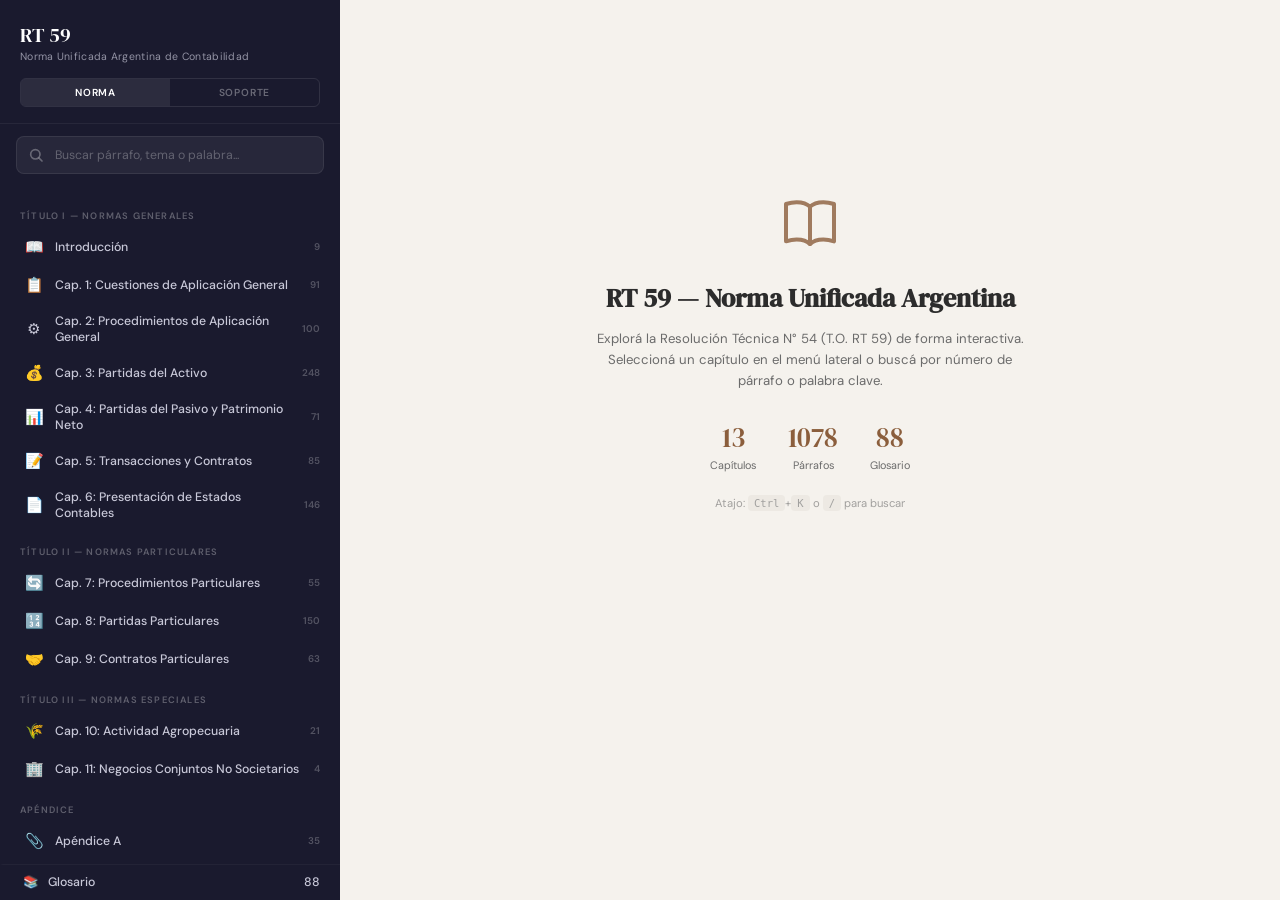
==== nua/index.html @ e1bf061d "Create index.html" ====
<!DOCTYPE html>
<html lang="es">
<head>
<meta charset="UTF-8">
<meta name="viewport" content="width=device-width, initial-scale=1.0">
<title>RT 59 — Norma Unificada Argentina de Contabilidad</title>
<link href="https://fonts.googleapis.com/css2?family=DM+Sans:ital,wght@0,400;0,500;0,600;0,700;1,400&family=DM+Serif+Display&display=swap" rel="stylesheet">
<style>
*,*::before,*::after{box-sizing:border-box;margin:0;padding:0}
:root{
  --bg:#f5f2ed;--bg-card:#fffdf9;--bg-sidebar:#1a1a2e;--bg-sidebar-hover:#252542;
  --bg-sidebar-active:#2d2d52;--text:#2c2c2c;--text-muted:#6b6b6b;--text-sidebar:#c8c8d8;
  --text-sidebar-active:#fff;--accent:#8b5e3c;--accent-light:#c9956b;--accent-bg:rgba(139,94,60,.07);
  --border:#e0dbd4;--para-num:#8b5e3c;--highlight:#fef3c7;--shadow:0 1px 3px rgba(0,0,0,.06);
  --radius:10px;--sidebar-w:340px;--font-body:'DM Sans',system-ui,sans-serif;
  --font-display:'DM Serif Display',Georgia,serif;
}
html{font-size:15px;scroll-behavior:smooth}
body{font-family:var(--font-body);background:var(--bg);color:var(--text);display:flex;min-height:100vh;overflow:hidden}

.sidebar{width:var(--sidebar-w);min-width:var(--sidebar-w);height:100vh;background:var(--bg-sidebar);
  display:flex;flex-direction:column;overflow:hidden;position:relative;z-index:10;transition:transform .3s ease}
.sidebar-header{padding:24px 20px 16px;border-bottom:1px solid rgba(255,255,255,.06)}
.sidebar-brand{font-family:var(--font-display);font-size:1.3rem;color:#fff;line-height:1.2}
.sidebar-brand small{display:block;font-family:var(--font-body);font-size:.7rem;color:var(--text-sidebar);font-weight:400;margin-top:4px;opacity:.7;letter-spacing:.3px}

.search-box{padding:12px 16px}
.search-wrap{position:relative}
.search-wrap svg{position:absolute;left:12px;top:50%;transform:translateY(-50%);color:rgba(255,255,255,.3);width:16px;height:16px;pointer-events:none;transition:color .2s}
.search-wrap:focus-within svg{color:var(--accent-light)}
.search-input{width:100%;padding:10px 12px 10px 38px;background:rgba(255,255,255,.06);border:1px solid rgba(255,255,255,.08);border-radius:8px;color:#fff;font-size:.82rem;font-family:var(--font-body);outline:none;transition:all .2s}
.search-input::placeholder{color:rgba(255,255,255,.28)}
.search-input:focus{background:rgba(255,255,255,.1);border-color:var(--accent-light)}

.sidebar-nav{flex:1;overflow-y:auto;padding:8px 0 20px;scrollbar-width:thin;scrollbar-color:rgba(255,255,255,.1) transparent}
.sidebar-nav::-webkit-scrollbar{width:5px}
.sidebar-nav::-webkit-scrollbar-thumb{background:rgba(255,255,255,.12);border-radius:9px}

.nav-titulo{padding:16px 20px 6px;font-size:.62rem;font-weight:600;color:rgba(255,255,255,.3);letter-spacing:1.2px;text-transform:uppercase}
.nav-cap{display:flex;align-items:center;gap:10px;padding:9px 20px;cursor:pointer;color:var(--text-sidebar);font-size:.82rem;font-weight:500;transition:all .15s;border-left:3px solid transparent;user-select:none}
.nav-cap:hover{background:var(--bg-sidebar-hover);color:#e8e8f0}
.nav-cap.active{background:var(--bg-sidebar-active);color:var(--text-sidebar-active);border-left-color:var(--accent-light)}
.nav-cap .cap-icon{font-size:1rem;flex-shrink:0;width:22px;text-align:center}
.nav-cap .cap-num{font-size:.65rem;color:rgba(255,255,255,.25);font-weight:600;margin-left:auto;flex-shrink:0}
.nav-sections{overflow:hidden;max-height:0;transition:max-height .35s ease}
.nav-sections.open{max-height:800px}
.nav-sec{display:block;padding:7px 20px 7px 52px;font-size:.75rem;color:rgba(255,255,255,.4);cursor:pointer;transition:all .15s;text-decoration:none;border-left:3px solid transparent}
.nav-sec:hover{color:rgba(255,255,255,.7);background:rgba(255,255,255,.02)}
.nav-sec.active{color:var(--accent-light);border-left-color:var(--accent-light);background:rgba(139,94,60,.08)}
.nav-sec .sec-range{font-size:.62rem;opacity:.5;margin-left:4px}

.nav-glosario{display:flex;align-items:center;gap:10px;padding:9px 20px;cursor:pointer;color:var(--text-sidebar);font-size:.82rem;font-weight:500;transition:all .15s;border-left:3px solid transparent;user-select:none;border-top:1px solid rgba(255,255,255,.04);margin-top:4px}
.nav-glosario:hover{background:var(--bg-sidebar-hover);color:#e8e8f0}
.nav-glosario.active{background:var(--bg-sidebar-active);color:var(--text-sidebar-active);border-left-color:var(--accent-light)}

.search-results{display:none;flex:1;overflow-y:auto;padding:8px 12px}
.search-results.visible{display:block}
.search-result{padding:10px 12px;border-radius:6px;cursor:pointer;margin-bottom:2px;transition:background .15s}
.search-result:hover{background:rgba(255,255,255,.06)}
.search-result .sr-para{font-size:.68rem;color:var(--accent-light);font-weight:600}
.search-result .sr-text{font-size:.75rem;color:rgba(255,255,255,.5);margin-top:2px;display:-webkit-box;-webkit-line-clamp:2;-webkit-box-orient:vertical;overflow:hidden}
.search-result .sr-text mark{background:transparent;color:var(--accent-light);font-weight:600}
.search-result .sr-cap{font-size:.62rem;color:rgba(255,255,255,.2);margin-top:3px}

.main{flex:1;height:100vh;overflow-y:auto;scroll-behavior:smooth}
.main-inner{max-width:800px;margin:0 auto;padding:36px 44px 100px}
.content-header{margin-bottom:32px;padding-bottom:20px;border-bottom:2px solid var(--border)}
.content-header h1{font-family:var(--font-display);font-size:1.75rem;color:var(--text);line-height:1.2}
.content-header .ch-subtitle{font-size:.82rem;color:var(--text-muted);margin-top:5px}
.section-block{margin-bottom:36px}
.section-title{font-family:var(--font-display);font-size:1.15rem;color:var(--accent);margin-bottom:16px;padding-bottom:8px;border-bottom:1px solid var(--border);scroll-margin-top:20px}

.paragraph{margin-bottom:12px;padding:12px 16px;background:var(--bg-card);border-radius:var(--radius);border:1px solid transparent;box-shadow:var(--shadow);transition:all .25s;line-height:1.65;font-size:.8rem;position:relative;scroll-margin-top:20px}
.paragraph:hover{border-color:var(--border)}
.paragraph.highlighted{border-color:var(--accent-light);background:#fffbf5;box-shadow:0 0 0 3px rgba(139,94,60,.1)}

.para-num{display:inline-flex;align-items:center;gap:5px;font-weight:700;color:var(--para-num);font-size:.75rem;margin-right:8px;font-family:var(--font-body);user-select:none;cursor:pointer;vertical-align:top}
.para-num .bullet{width:6px;height:6px;border-radius:50%;background:var(--accent-light);flex-shrink:0;opacity:.7}
.para-num:hover .bullet{opacity:1}

.para-subheader{font-weight:700;font-size:.82rem;color:var(--text);margin:20px 0 8px;
  padding:6px 0 4px;font-family:var(--font-body);letter-spacing:.2px}
.para-subheader.caps{font-size:.72rem;letter-spacing:.8px;color:var(--accent);text-transform:uppercase;
  margin-top:28px;padding-bottom:6px;border-bottom:1px solid var(--border)}

.para-text{display:inline}
.para-text .inciso{display:block;padding-left:20px;text-indent:-20px;margin-top:3px}
.para-text .sub-inciso{display:block;padding-left:40px;text-indent:-20px;margin-top:1px}
.para-text .bloque{display:block;margin-top:6px}
.para-text mark{background:var(--highlight);padding:1px 2px;border-radius:2px}

/* Cross-reference links */
.para-ref{color:var(--accent);text-decoration:underline;text-decoration-style:dotted;text-underline-offset:2px;cursor:pointer;font-weight:500;transition:color .15s}
.para-ref:hover{color:var(--accent-light);text-decoration-style:solid}

/* Glossary */
.glosario-search{padding:0 0 20px;position:sticky;top:0;background:var(--bg);z-index:2}
.glosario-input{width:100%;padding:10px 14px 10px 38px;border:1px solid var(--border);border-radius:8px;font-size:.82rem;font-family:var(--font-body);background:var(--bg-card);outline:none;transition:border-color .2s}
.glosario-input:focus{border-color:var(--accent-light)}
.glosario-wrap{position:relative}
.glosario-wrap svg{position:absolute;left:12px;top:50%;transform:translateY(-50%);color:var(--text-muted);width:16px;height:16px;pointer-events:none}
.glosario-entry{margin-bottom:10px;padding:12px 16px;background:var(--bg-card);border-radius:var(--radius);box-shadow:var(--shadow);border:1px solid transparent;transition:border-color .2s}
.glosario-entry:hover{border-color:var(--border)}
.glosario-term{font-weight:700;color:var(--accent);font-size:.82rem;margin-bottom:4px}
.glosario-def{font-size:.78rem;line-height:1.6;color:var(--text)}
.glosario-letter{font-family:var(--font-display);font-size:1.4rem;color:var(--accent);margin:24px 0 10px;padding-bottom:4px;border-bottom:1px solid var(--border)}

.welcome{display:flex;flex-direction:column;align-items:center;justify-content:center;min-height:70vh;text-align:center;padding:40px}
.welcome-icon{margin-bottom:20px;color:var(--accent);opacity:.8}
.welcome h2{font-family:var(--font-display);font-size:1.7rem;color:var(--text);margin-bottom:12px}
.welcome p{color:var(--text-muted);font-size:.88rem;max-width:440px;line-height:1.6}
.welcome .stats{display:flex;gap:32px;margin-top:28px;flex-wrap:wrap;justify-content:center}
.welcome .stat{text-align:center}
.welcome .stat-num{font-family:var(--font-display);font-size:1.8rem;color:var(--accent)}
.welcome .stat-label{font-size:.72rem;color:var(--text-muted);margin-top:2px}
.welcome .hint{margin-top:24px;font-size:.75rem;color:var(--text-muted);opacity:.6}
.welcome .hint kbd{background:#e8e4de;padding:2px 6px;border-radius:4px;font-size:.7rem}

.back-top{position:fixed;bottom:24px;right:24px;width:40px;height:40px;border-radius:50%;background:var(--accent);color:#fff;border:none;cursor:pointer;font-size:1rem;box-shadow:0 4px 12px rgba(139,94,60,.3);opacity:0;transform:translateY(10px);transition:all .3s;display:flex;align-items:center;justify-content:center;z-index:20}
.back-top.visible{opacity:1;transform:translateY(0)}

.back-para{position:fixed;bottom:24px;left:50%;transform:translateX(-50%) translateY(20px);
  padding:10px 20px;border-radius:24px;background:var(--bg-sidebar);color:#fff;border:none;
  cursor:pointer;font-size:.78rem;font-weight:600;font-family:var(--font-body);
  box-shadow:0 4px 20px rgba(0,0,0,.25);opacity:0;pointer-events:none;
  transition:all .3s ease;display:flex;align-items:center;gap:8px;z-index:25;
  white-space:nowrap;max-width:90vw}
.back-para.visible{opacity:1;transform:translateX(-50%) translateY(0);pointer-events:auto}
.back-para:hover{background:var(--bg-sidebar-hover);box-shadow:0 6px 24px rgba(0,0,0,.3)}
.back-para svg{flex-shrink:0;opacity:.6}
.back-para .bp-label{opacity:.7;font-weight:400}
.back-top:hover{background:var(--accent-light);transform:translateY(-2px)}

.mobile-header{display:none;position:fixed;top:0;left:0;right:0;height:54px;background:var(--bg-sidebar);z-index:30;padding:0 16px;align-items:center;gap:12px}
.hamburger{background:none;border:none;color:#fff;font-size:1.4rem;cursor:pointer;padding:4px}
.mobile-header .mh-title{color:#fff;font-family:var(--font-display);font-size:.95rem}
.overlay{display:none;position:fixed;inset:0;background:rgba(0,0,0,.5);z-index:9}

.sidebar-tabs{display:flex;gap:0;margin-top:14px;border-radius:6px;overflow:hidden;border:1px solid rgba(255,255,255,.1)}
.sidebar-tab{flex:1;padding:7px 0;background:transparent;border:none;color:rgba(255,255,255,.35);font-size:.68rem;font-weight:600;letter-spacing:.8px;font-family:var(--font-body);cursor:pointer;transition:all .2s}
.sidebar-tab:hover{color:rgba(255,255,255,.6);background:rgba(255,255,255,.04)}
.sidebar-tab.active{background:rgba(255,255,255,.08);color:#fff}

.soporte-page{text-align:center;padding:60px 32px 40px}
.soporte-icon{margin-bottom:18px;color:var(--accent);opacity:.7}
.soporte-page h2{font-family:var(--font-display);font-size:1.5rem;color:var(--text);margin-bottom:10px}
.soporte-page .soporte-sub{color:var(--text-muted);font-size:.88rem;line-height:1.6;max-width:440px;margin:0 auto 32px}
.soporte-buttons{display:flex;flex-direction:column;gap:12px;max-width:360px;margin:0 auto}
.soporte-btn{display:flex;align-items:center;justify-content:center;gap:10px;padding:14px 20px;border-radius:10px;font-size:.88rem;font-weight:600;font-family:var(--font-body);text-decoration:none;transition:all .2s;border:none;cursor:pointer}
.soporte-btn:hover{transform:translateY(-1px);box-shadow:0 6px 20px rgba(0,0,0,.15)}
.soporte-btn.whatsapp{background:#25D366;color:#fff}
.soporte-btn.whatsapp:hover{background:#1ebe5a}
.soporte-btn.whatsapp svg{flex-shrink:0}
.soporte-footer{margin-top:40px;font-size:.72rem;color:var(--text-muted);opacity:.5}

@media(max-width:900px){
  .sidebar{position:fixed;left:0;top:0;bottom:0;transform:translateX(-100%);z-index:20;width:300px;min-width:300px}
  .sidebar.open{transform:translateX(0)}
  .overlay.open{display:block}
  .mobile-header{display:flex}
  .main{padding-top:54px}
  .main-inner{padding:20px 16px 80px}
  .content-header h1{font-size:1.35rem}
  .section-title{font-size:1rem}
  .paragraph{padding:10px 14px;font-size:.78rem}
}
</style>
</head>
<body>
<div class="mobile-header">
  <button class="hamburger" onclick="toggleSidebar()">&#9776;</button>
  <span class="mh-title">RT 59 — NUA</span>
</div>
<div class="overlay" id="overlay" onclick="toggleSidebar()"></div>

<aside class="sidebar" id="sidebar">
  <div class="sidebar-header">
    <div class="sidebar-brand">RT 59 <small>Norma Unificada Argentina de Contabilidad</small></div>
    <div class="sidebar-tabs">
      <button class="sidebar-tab active" id="tabNorma" onclick="switchTab('norma')">NORMA</button>
      <button class="sidebar-tab" id="tabSoporte" onclick="switchTab('soporte')">SOPORTE</button>
    </div>
  </div>
  <div class="search-box">
    <div class="search-wrap">
      <svg viewBox="0 0 24 24" fill="none" stroke="currentColor" stroke-width="2.5" stroke-linecap="round"><circle cx="11" cy="11" r="7"/><path d="m21 21-4.35-4.35"/></svg>
      <input type="text" class="search-input" id="searchInput" placeholder="Buscar p&aacute;rrafo, tema o palabra..." oninput="handleSearch(this.value)" autocomplete="off">
    </div>
  </div>
  <nav class="sidebar-nav" id="sidebarNav"></nav>
  <div class="search-results" id="searchResults"></div>
</aside>

<main class="main" id="mainContent">
  <div class="main-inner" id="mainInner"></div>
</main>

<button class="back-top" id="backTop" onclick="document.getElementById('mainContent').scrollTo({top:0,behavior:'smooth'})">&#8593;</button>

<button class="back-para" id="backPara" onclick="goBackPara()">
  <svg width="16" height="16" viewBox="0 0 24 24" fill="none" stroke="currentColor" stroke-width="2.5" stroke-linecap="round" stroke-linejoin="round"><path d="M19 12H5"/><path d="m12 19-7-7 7-7"/></svg>
  <span class="bp-label">Volver al</span> <span id="backParaNum"></span>
</button>

<script>
const DATA = {"titulo": "Resolución Técnica N° 59", "subtitulo": "T.O. RT 54 — Norma Unificada Argentina de Contabilidad", "glosario": [{"termino": "Activación", "definicion": "A los fines de esta Resolución Técnica, representa el reconocimiento o incorporación adicional de costos en algún componente del activo."}, {"termino": "Actividad agropecuaria", "definicion": "Producción de bienes económicos a partir de la combinación del esfuerzo del hombre y la naturaleza, para favorecer la actividad biológica de plantas y animales; incluyendo su reproducción, mejoramiento, degradación y/o crecimiento que conforman su desarrollo biológico. La intervención del hombre en la gestión del desarrollo biológico implica que la cosecha, recolección u obtención de recursos no gestionados previamente y que sean meramente extractivas (tales como la pesca en el océano y la tala de bosques naturales) no constituyen actividad agropecuaria."}, {"termino": "Actividad generadora de efectivo", "definicion": "Es la actividad o línea de negocio identificable, cuyo desarrollo por parte de la entidad genera entradas de efectivo independientes de otras actividades o líneas de negocio (por ejemplo, actividad industrial, agropecuaria, comercial, servicios, frutihortícola, etc.)."}, {"termino": "Activo", "definicion": "Es un recurso económico controlado por la entidad, como consecuencia de hechos ya ocurridos. Un recurso económico es un derecho que tiene la capacidad de generar beneficios económicos. Los beneficios económicos existen si el recurso tiene valor de uso o valor de cambio para la entidad."}, {"termino": "Activo financiero", "definicion": "Activo representado por: a) efectivo; b) derecho a recibir efectivo u otro activo financiero de otra entidad; o c) instrumento de patrimonio de otra entidad."}, {"termino": "Activos aptos para la activación de costos financieros", "definicion": "Son activos que requieren de un prolongado proceso de producción, construcción, montaje o terminación antes de estar en condiciones de ser vendido o utilizado, lo que correspondiere según su destino. Estos activos comprenden, entre otros, bienes de cambio, bienes de uso, propiedades de inversión o activos intangibles."}, {"termino": "Activos biológicos", "definicion": "Son plantas y animales vivientes utilizados en la actividad agropecuaria (por ejemplo, un árbol limonero). Excluye a los activos biológicos utilizados como factor de producción en el curso normal de las operaciones."}, {"termino": "Activos biológicos en desarrollo", "definicion": "Son activos biológicos que no completaron su proceso de desarrollo y no pueden ser considerados como 'en producción, consumibles o terminados' (por ejemplo: árboles frutales, bosques, terneros, alevines, sementeras, frutas inmaduras, etc., cuyo proceso biológico de crecimiento no concluyó, aunque se puedan obtener de los mismos bienes secundarios comercializables)."}, {"termino": "Activos biológicos producidos o terminados", "definicion": "Son activos biológicos que han concluido su proceso de desarrollo y se encuentra en condiciones de ser vendidos, transformados en productos agropecuarios o utilizados en otros procesos productivos (plantines para su venta como tales, novillos terminados, frutos maduros, bosques aptos para la tala, etc.). Ciertos activos pueden calificar como “activos biológicos en desarrollo” en una actividad y como “activos biológicos producidos o terminados” en otra, de acuerdo con la extensión del ciclo biológico. Por ejemplo, los plantines pueden estar destinados a la venta o ser utilizados en explotaciones de bosques."}, {"termino": "Activos biológicos utilizados como factor de producción en el curso normal de las operaciones", "definicion": "Son activos biológicos que cumplen la definición de “plantas productoras”, “animales productores” o “animales reproductores”. a) Animales productores: son activos que: (i) Se utilizan, en forma predominante, para la obtención de sus frutos como productos pecuarios (lana, leche, etc.); (ii) se espera que su vida productiva dure más de un período; y (iii) cuya probabilidad de su venta como activos biológicos es remota, excepto por las ventas al final de su período reproductivo como animales de descarte. b) Animales reproductores: son activos que: (i) se utilizan, predominantemente, para la reproducción de su especie; (ii) se espera que su vida reproductiva dure más de un período; y (iii) cuya probabilidad de su venta como activos biológicos es remota, excepto por las ventas al final de su período reproductivo como animales de descarte."}, {"termino": "Activos generales", "definicion": "Activos que contribuyen a la obtención de flujos de efectivo futuros en todas las actividades generadoras de efectivo existentes y son distintos del valor llave (por ejemplo: los edificios de la administración general o del área de tecnología de la información)."}, {"termino": "Activos identificables", "definicion": "Un activo es identificable si: a) es separable, es decir, susceptible de ser separado o escindido de la entidad y vendido, transferido, dado en explotación, arrendado o intercambiado, ya sea individualmente o junto con un contrato relacionado, activo o pasivo identificable con los que guarde relación, independientemente de que la entidad tenga la intención de llevar a cabo la separación; o b) surge de derechos contractuales o de otros derechos de tipo legal, con independencia de que esos derechos sean transferibles o separables de la entidad o de otros derechos y obligaciones."}, {"termino": "Aportes", "definicion": "Es la suma de: a) el capital suscripto (aportado o comprometido a aportar); y b) los aportes no capitalizados."}, {"termino": "Componentes financieros implícitos", "definicion": "Representan, en operaciones de compra (o venta) de bienes o servicios, la diferencia entre los precios de compra (o venta) al contado de bienes o servicios y los correspondientes a operaciones a plazo que no se encuentran explicitadas en la documentación que respalda la operación."}, {"termino": "Confiabilidad (credibilidad)", "definicion": "La información debe ser creíble para sus usuarios, de manera que estos la acepten para tomar sus decisiones. Una información confiable reúne los requisitos de aproximación a la realidad y verificabilidad."}, {"termino": "Contrato", "definicion": "Acuerdo entre dos o más partes que crea derechos y obligaciones exigibles. Pueden ser escritos, orales o estar implícitos en las prácticas de negocios de la entidad."}, {"termino": "Costo", "definicion": "El costo de un activo es el sacrificio económico necesario para ponerlo en condiciones de ser vendido o utilizado, lo que corresponda en función de su destino."}, {"termino": "Costo amortizado", "definicion": "Es la suma algebraica de: a) el importe de la medición inicial de un crédito, inversión o deuda más b) los componentes financieros devengados menos c) las cobranzas de créditos e inversiones o el pago de deudas. A los fines de calcular los componentes financieros devengados, se utilizará la tasa efectiva que iguale la medición inicial de los activos o pasivos con los flujos de efectivo por cobrar o por pagar, respectivamente (método de la tasa efectiva). Cuando una entidad opte por la política contable establecida en esta u otras normas contables de medir ciertos activos o pasivos procedentes de transacciones con partes relacionadas según las condiciones pactadas, la tasa efectiva a la que se refiere el párrafo inmediato precedente será consistente con la referida política contable."}, {"termino": "Costo atribuido", "definicion": "Importe que representa un sustituto del costo a una fecha determinada. Por ejemplo, el valor corriente utilizado para medir inicialmente un activo recibido por donación o aporte que luego deberá medirse en función del costo."}, {"termino": "Costo corriente en el momento de la venta", "definicion": "Costo de reposición, costo de reproducción y/o reconstrucción de los bienes de cambio vendidos, en el momento de la venta."}, {"termino": "Costo de adquisición", "definicion": "Es la suma de los costos necesarios para adquirir un activo o servicio."}, {"termino": "Costo de construcción", "definicion": "Es la suma de los costos necesarios para construir un activo."}, {"termino": "Costo de desarrollo", "definicion": "Es la suma de los costos necesarios para desarrollar un activo intangible mediante la aplicación de conocimientos científicos o de los resultados de una investigación a un plan o diseño para la producción de materiales, dispositivos, productos, métodos, procesos o sistemas nuevos, o sustancialmente mejorados, antes del comienzo de su producción o utilización comercial."}, {"termino": "Costo de implantación", "definicion": "Es la suma de los costos necesarios para implantar una planta productora. Contempla todas las erogaciones necesarias desde la preparación del suelo hasta que la planta está en condiciones de producir frutos en cantidad y calidad suficiente para una explotación comercial, en cuyo momento debe cesar la activación. Incluye entre otros los siguientes conceptos: preparación de los suelos, plantines, mano de obra, riego, productos químicos, etc."}, {"termino": "Costo de producción", "definicion": "Es la suma de los costos necesarios para producir un activo o prestar un servicio."}, {"termino": "Costo de reposición", "definicion": "Es el importe que surge de acumular todos los componentes del costo de adquisición expresando cada uno de ellos en términos de su reposición, a la fecha de la medición."}, {"termino": "Costo de reproducción y/o reconstrucción", "definicion": "Es el importe que surge de acumular todos los componentes del costo de producción o costo de construcción expresando cada uno de ellos en términos de su reposición, a la fecha de la medición"}, {"termino": "Costo original", "definicion": "Importe asignado a un elemento en oportunidad de su reconocimiento inicial, más los desembolsos subsiguientes que sean activados hasta alguna fecha determinada según esta Resolución Técnica u otras normas contables."}, {"termino": "Costos financieros", "definicion": "Se considerarán como tales a los intereses (explícitos o implícitos que se hayan segregado), actualizaciones monetarias, diferencias de cambio, premios por seguros de cambio o similares derivados de la utilización de capital ajeno, netos, en su caso, del correspondiente resultado por exposición al cambio en el poder adquisitivo de la moneda."}, {"termino": "Cotización sucedánea", "definicion": "Es el precio directamente observable que se recibiría por vender un activo (es decir, un precio de salida) o que se pagaría por transferir"}, {"termino": "Deudas computables", "definicion": "Deudas cuyos costos financieros pueden contabilizarse como parte del costo de un activo apto para activación de costos financieros. Comprenden obligaciones tales como las contraídas con los proveedores de préstamos, tenedores de obligaciones negociables o bonos similares, y las originadas en compras de bienes y/o servicios cuando los plazos de financiación convenidos excedan a los habituales de mercado."}, {"termino": "Diferencias de inventario", "definicion": "Es la técnica consistente en medir el costo de los bienes vendidos o servicios prestados mediante la siguiente fórmula: a) Medición de la existencia inicial de bienes de cambio. b) (más) Compras de bienes de cambio. c) (más) Gastos de producción o construcción. d) (más / menos) otras variaciones no consideradas en los incisos anteriores, debiendo indicar, en el caso en que presente esta partida, los conceptos incluidos en ella; e) (menos) Medición de la existencia final."}, {"termino": "Dirección", "definicion": "Persona o grupo de personas con atribuciones y responsabilidad legal para la emisión de estados contables. En general, coincidirá con el órgano de administración de una entidad."}, {"termino": "Empresa en marcha", "definicion": "Es aquella que está en funcionamiento y se espera continuará con sus actividades dentro del futuro previsible."}, {"termino": "Entidad del exterior", "definicion": "Entidad que: a) utiliza una moneda extranjera para la preparación de sus estados contables; y b) es controlada, controlada conjuntamente o asociada de la entidad emisora de los estados contables."}, {"termino": "Entidad emisora de estados contables", "definicion": "Cualquier entidad que está obligada, o elige, presentar estados contables."}, {"termino": "Estados contables", "definicion": "Presentación estructurada de información contable histórica, que incluye notas explicativas, cuya finalidad es la de informar sobre los recursos económicos y las obligaciones de una entidad en un momento determinado o sobre los cambios registrados en ellos en un período de tiempo, de conformidad con un marco de información contable. Las notas explicativas normalmente incluyen un resumen de las políticas contables significativas y otra información explicativa. El término “estados contables” normalmente se refiere a un conjunto completo de estados contables establecido por los requerimientos del marco de información contable aplicable, pero también puede referirse a un solo estado contable."}, {"termino": "Estados contables consolidados", "definicion": "Son los estados contables donde se presentan los activos, pasivos, componentes del patrimonio neto, ingresos, gastos, ganancias, pérdidas y flujos de efectivo de la controladora y sus controladas (identificadas como un grupo) como si fueran los de una sola entidad económica."}, {"termino": "Estados contables individuales", "definicion": "Son los estados contables que elabora una entidad individual que no controla a ninguna otra"}, {"termino": "Estados contables separados", "definicion": "Son los estados contables elaborados por una entidad individual que es una entidad controladora. En tales estados contables, la entidad mide sus participaciones en entidades controladas, negocios conjuntos en los que tiene control conjunto o asociadas utilizando el método del valor patrimonial proporcional."}, {"termino": "Evolución financiera", "definicion": "El concepto de recursos financieros a ser utilizado como base para la preparación de las informaciones contables referidas a la evolución financiera debería integrarse con: a) el efectivo; b) los equivalentes de efectivo, considerándose como tales a las inversiones de alta liquidez que son fácilmente convertibles en efectivo y están sujetas a riesgos insignificantes de cambios de valor. Las variaciones del efectivo y sus equivalentes constituyen:"}, {"termino": "Evolución patrimonial", "definicion": "A lo largo de un período, la cuantía del patrimonio neto de una entidad varía como consecuencia de las transacciones con los propietarios en su carácter de tales (o sus equivalentes, en las entidades sin fines de lucro) y el resultado de un período, que es la variación patrimonial no atribuible a dichas transacciones. El resultado del período se compone de los siguientes elementos: a) ingresos, gastos, ganancias y pérdidas; b) impuestos que gravan las ganancias finales. El resultado del período se denomina ganancia o superávit cuando aumenta el patrimonio neto y pérdida o déficit en el caso contrario. Algunas operaciones no alteran la cuantía del patrimonio neto, por tratarse de variaciones patrimoniales cualitativas (por ejemplo, constitución/desafectación de reservas o capitalización de resultados acumulados)."}, {"termino": "Fecha de adquisición (de otra entidad)", "definicion": "Fecha en la que una entidad obtiene control, participación en un negocio conjunto o influencia significativa sobre otra entidad."}, {"termino": "Fecha de la medición", "definicion": "Es la fecha correspondiente al momento en el cual se mide un elemento sobre el cual se informa en los estados contables."}, {"termino": "Fecha de los estados contables", "definicion": "Es la fecha correspondiente al final del período sobre el cual informan los estados contables. Dicha fecha coincidirá con la fecha de cierre de ejercicio o con la fecha final del período intermedio al cual se refieren dichos estados."}, {"termino": "Ganancia", "definicion": "Es el aumento del patrimonio neto debido a operaciones secundarias u otras transacciones, hechos o circunstancias, no proveniente de ingresos o transacciones con los propietarios en su carácter de tales que, de acuerdo con esta Resolución Técnica u otras normas contables, no se reconocen en los resultados diferidos."}, {"termino": "Gasto", "definicion": "Gasto es la disminución del patrimonio neto no derivada de transacciones con los propietarios en su carácter de tales, relacionada con las actividades principales de la entidad."}, {"termino": "Impracticable", "definicion": "A una entidad le resultará impracticable modificar la información de períodos anteriores por un cambio de norma o política contable o por corrección de un error cuando: a) los efectos de la aplicación retroactiva no son determinables (por ejemplo, si en el período cuya información deba modificar no hubiese recopilado los datos necesarios para tal modificación y no resulte factible su reconstrucción); b) necesite estimaciones significativas relativas a transacciones, eventos o condiciones de ese período anterior y no cuente con evidencias acerca de las circunstancias para efectuar tales estimaciones; o c) no pueda establecer si las evidencias disponibles ya existían a la fecha en que los estados contables a modificar fueron originalmente emitidos o si están basadas en información posterior, a la que no corresponde dar efecto retroactivo."}, {"termino": "Ingreso", "definicion": "Es el aumento del patrimonio neto no derivado de transacciones con los propietarios en su carácter de tales y generado por: a) la producción o venta de bienes, prestación de servicios, contratos de construcción u otros hechos vinculados con las actividades principales de la entidad; y b) actividades internas, tales como el crecimiento natural o inducido de la extracción de petróleo o gas."}, {"termino": "Ingresos de actividades ordinarias", "definicion": "Son los aumentos del patrimonio neto originados en la producción o venta de bienes, en la prestación de servicios, la construcción de activos u otros hechos que hacen a las actividades principales de la entidad. Incluyen:"}, {"termino": "Ingresos financieros", "definicion": "Se considerarán como tales a los intereses (explícitos o implícitos que se hayan segregado), actualizaciones monetarias y diferencias de cambio (netas de premios por seguros de cambio) derivados de las inversiones financieras realizadas y de los créditos en moneda otorgados a terceros, netos, en su caso, del correspondiente resultado por exposición al cambio en el poder adquisitivo de la moneda."}, {"termino": "Instrumento financiero", "definicion": "Es un contrato que genera un activo financiero para una entidad y un pasivo financiero o un instrumento de patrimonio para otra entidad."}, {"termino": "Mercado activo", "definicion": "Es el mercado en el cual las transacciones de los activos o pasivos tienen lugar con frecuencia y volumen suficiente para proporcionar información para fijar precios sobre una base de negocio en marcha."}, {"termino": "Mercado más ventajoso", "definicion": "Es el mercado activo donde se maximiza el precio de venta de un activo o minimiza el precio de transferencia de un pasivo, neto de los costos de transacción y transporte."}, {"termino": "Mercado principal", "definicion": "Es el mercado activo con el mayor volumen de transacciones para el activo o pasivo."}, {"termino": "Modelo de costeo completo", "definicion": "Es el resultante de computar los costos de materiales e insumos y conversión tanto variables como fijos, sean directos o indirectos, correspondientes a la función producción y considerados sobre una base normal. El costo unitario completo resulta de la suma de:"}, {"termino": "Moneda argentina", "definicion": "Es la moneda de curso legal en Argentina."}, {"termino": "Moneda extranjera", "definicion": "Es cualquier moneda distinta de la moneda argentina."}, {"termino": "Método de la tasa efectiva", "definicion": "Es el método que se utiliza para el cálculo del costo amortizado de un activo financiero, o un pasivo financiero, y para la distribución y reconocimiento de los ingresos por intereses, o gastos por intereses, en el resultado del periodo a lo largo del periodo correspondiente."}, {"termino": "Otras normas contables", "definicion": "Comprenden: a) las resoluciones técnicas, distintas de la RT N° 26 y de la presente Resolución Técnica; b) las interpretaciones; y c) cualquier norma emitida por la Mesa Directiva o la Junta de Gobierno de acuerdo con las previsiones reglamentarias."}, {"termino": "Partes relacionadas", "definicion": "Una parte se considera relacionada con otra parte si una de ellas tiene la posibilidad de: a) ejercer el control, individual o conjunto, sobre la otra; o b) ejercer influencia significativa sobre ella al tomar sus decisiones operativas y financieras. [Al respecto, ver las definiciones establecidas en párrafo 673 de esta Resolución Técnica]."}, {"termino": "Pasivo", "definicion": "Es una obligación de entregar activos o prestar servicios a terceros, como consecuencia de hechos ya ocurridos. Un pasivo puede incluir obligaciones: a) legales, que son las originadas en: (i) la legislación; (ii) contratos o acuerdos entre partes; o (iii) alguna otra causa legal; o b) voluntarias, que son los compromisos o responsabilidades asumidas por una entidad: (i) como consecuencia de un patrón de comportamiento, políticas empresariales de dominio público o declaraciones suficientemente concretas; y"}, {"termino": "Pasivo financiero", "definicion": "Pasivo representado por obligación de entregar efectivo u otro activo financiero a otra entidad."}, {"termino": "Patrimonio neto", "definicion": "Es la suma de: a) los aportes de los propietarios o de los asociados (distintos de cuotas sociales que puedan considerarse como ingreso de actividades ordinarias) de una entidad; y b) los resultados acumulados. Por su origen, el patrimonio neto puede desagregarse del siguiente modo (excepto en las entidades sin fines de lucro que no tengan aportes): Patrimonio neto = Aportes + Resultados acumulados Conceptualmente, podría determinarse del siguiente modo: Patrimonio neto = Activo- Pasivo"}, {"termino": "Período de medición", "definicion": "Plazo de doce meses contado desde la fecha de adquisición de la participación en una subsidiaria, asociada o negocio conjunto societario. Durante este plazo la entidad adquirente puede ajustar los importes provisionales utilizados en el reconocimiento y la medición inicial."}, {"termino": "Política(s) contable(s)", "definicion": "Principios específicos, bases, reglas y procedimientos adoptados por una entidad para la elaboración y presentación de sus estados contables."}, {"termino": "Precio convenido", "definicion": "Importe convenido por una entidad con sus clientes o proveedores, de acuerdo con las prácticas imperantes, para la operación de que"}, {"termino": "Probable", "definicion": "Cuando en esta Resolución Técnica se utiliza este término como condición para el reconocimiento de una partida determinada, deberá entenderse equivalente a que tiene más probabilidad de que ocurra que de lo contrario. Para fines prácticos, una entidad considerará que un evento es más probable cuando la probabilidad de que ocurra es mayor al 50%, y es improbable cuando su probabilidad de ocurrencia es del 50% o menor."}, {"termino": "Productos agropecuarios", "definicion": "Son productos resultantes de la acción descripta en el punto “Obtención de productos agropecuarios” (por ejemplo: cereales cosechados, leche, lana, madera, frutos cosechados, etc.)."}, {"termino": "Pérdida", "definicion": "Es la disminución del patrimonio neto generada por operaciones secundarias u otras transacciones, hechos o circunstancias, no proveniente de gastos o transacciones con los propietarios en su carácter de tales que, de acuerdo con esta Resolución Técnica u otras normas contables, no se reconocen en los resultados diferidos."}, {"termino": "Pérdida(s) por desvalorización", "definicion": "Una pérdida por desvalorización de un activo surge cuando su medición contable resulta superior a su valor recuperable."}, {"termino": "Requisitos de la información contenida en los estados contables", "definicion": "Los requisitos de la información contenida en los estados contables están definidos en la sección 3 de la Resolución Técnica N° 16. En dicha Resolución Técnica se establecen los siguientes requisitos: a) Atributos: (i). Pertinencia (atingencia). (ii). Confiabilidad (credibilidad). 1. Aproximación a la realidad. a. Esencialidad (sustancia sobre forma). b. Neutralidad (objetividad o ausencia de sesgos). c. Integridad. 2. Verificabilidad. (iii). Sistematicidad. (iv). Comparabilidad. (v). Claridad. b) Restricciones que condicionan el cumplimiento de los requisitos: (i). Oportunidad. (ii). Equilibrio entre costos y beneficios."}, {"termino": "Resultados diferidos", "definicion": "Son resultados que, de acuerdo con lo exigido o permitido por esta u otras normas contables, no se reconocen dentro del resultado del período. Los resultados diferidos se mantendrán como tales hasta que esta Resolución Técnica u otras normas contables permitan o exijan su reclasificación a resultados o su transferencia a resultados acumulados no asignados."}, {"termino": "Saldo por revaluación", "definicion": "Partida a la cual se imputan las diferencias entre el valor razonable de los bienes de uso y su medición contable cuando se aplica el modelo de la revaluación."}, {"termino": "Significación", "definicion": "Criterio por el cual una entidad podrá no aplicar una norma contenida en esta Resolución Técnica u otras normas contables cuando tal desviación no distorsiona significativamente la información contenida en los estados contables tomados en su conjunto"}, {"termino": "Situación patrimonial", "definicion": "Los elementos relacionados directamente con la situación patrimonial son los activos, los pasivos y el patrimonio neto a una fecha determinada."}, {"termino": "Tasa efectiva", "definicion": "Es la tasa de descuento que iguala los siguientes importes: a) el valor descontado de los pagos o cobros de efectivo futuros estimados durante la vida esperada del activo financiero o pasivo financiero; y b) la medición contable del activo financiero (antes de computar, de corresponder, su desvalorización) o del pasivo financiero. Para calcular la tasa de interés efectiva, una entidad estimará para cada instrumento financiero (o grupo de instrumentos financieros similares): a) los flujos de efectivo esperados; y b) la vida esperada. Para estimar los flujos de efectivo esperados una entidad: a) tendrá en cuenta todos los términos contractuales del instrumento financiero (por ejemplo, pagos anticipados, duración, opciones de compra y similares); b) incluirá todas las comisiones y puntos básicos de interés, pagados o recibidos por las partes del contrato, los costos de"}, {"termino": "Temas de baja complejidad contable", "definicion": "Son aquellos implicados en la preparación de una entidad emisora de estados contables que presenta, generalmente, una o más de las siguientes características: a) no está alcanzada por la Ley de Entidades Financieras y no realiza operaciones de capitalización o ahorro ni requiere recursos del público con promesa de prestaciones o beneficios futuros; b) no es una entidad aseguradora bajo el control de la Superintendencia de Seguros de la Nación; c) no es una sociedad anónima con participación estatal mayoritaria o de economía mixta; d) no es una controladora de un grupo económico; e) no posee participaciones que le otorgan control conjunto o influencia significativa sobre otras entidades; f) no cuenta con una estructura organizativa, de propiedad o de supervisión complejas; g) sus transacciones o el sistema de información y los procesos relacionados relevantes para preparar los estados contables de la entidad no son complejos; o"}, {"termino": "Transacciones financieras", "definicion": "Son operaciones de otorgamiento u obtención de recursos financieros (efectivo y equivalentes). Incluyen otorgamiento de préstamos, obtención de préstamos, emisión de bonos u obligaciones negociables y similares."}, {"termino": "Usuarios", "definicion": "Son quienes, a una fecha determinada, se espera razonablemente que podrían tener interés en los estados contables de una entidad. Entre ellos se incluyen: a) Los usuarios tipo. b) Otros usuarios, distintos de los usuarios tipos, que exigen o solicitan que la entidad les presente sus estados contables por diversas razones. Por ejemplo: (i) los órganos de control societario; o (ii) los organismos de recaudación fiscal o previsional."}, {"termino": "Usuarios tipo", "definicion": "Son usuarios tipo de los estados contables: a) En el caso de las entidades en general, sus inversores, prestamistas, y otros acreedores, tanto actuales como potenciales. Entre ellos, y sin constituir un listado exhaustivo, se encuentran los siguientes ejemplos: (i) Un inversor que no participa de la gestión. (ii) Un banco ante el cual se presentan los estados contables a efectos de obtener financiación. (iii) Un organismo gubernamental o una entidad privada que utiliza los estados contables para tomar decisiones de inversión, financiación o similares (por ejemplo, adjudicar una licitación o celebrar un contrato de prestación de bienes o servicios). b) En el caso de las entidades sin fines de lucro no gubernamentales, las personas o entidades que les proveen o les podrían suministrar recursos (por ejemplo, los socios de una asociación civil)."}, {"termino": "Valor corriente", "definicion": "Es una gama de valores basados en el mercado; entre ellos, los siguientes: a) Costo de reposición. b) Costo de reproducción y/o reconstrucción. c) Valor neto de realización. d) Valor razonable. e) Valor descontado en función una tasa de interés correspondiente al momento de la medición."}, {"termino": "Valor de uso", "definicion": "Es el valor actual de los flujos netos de efectivo esperados que deberían surgir del uso de los bienes y de su disposición al final de su vida útil (o de su venta anticipada, si ella hubiera sido resuelta)."}, {"termino": "Valor neto de realización", "definicion": "En su determinación se considerarán: a) El valor razonable (que incluye los ingresos adicionales, no atribuibles a la financiación, que la venta genere por sí misma –por ejemplo, un reembolso de exportación–); y b) los costos ocasionados directamente por la venta (comisiones, impuesto a los ingresos brutos y similares)."}, {"termino": "Valor patrimonial proporcional", "definicion": "Según el método del valor patrimonial proporcional, en el reconocimiento inicial la participación en una subsidiaria (en los estados contables separados) en una asociada o negocio conjunto se registrará al costo, y el importe en libros se incrementará o disminuirá para reconocer la parte del inversor en el resultado del periodo de la participada, después de la fecha de adquisición. La parte del inversor en el resultado del periodo de la participada se reconocerá en el resultado del periodo del inversor. Las distribuciones recibidas de la participada reducirán el importe en libros de la inversión. Podría ser necesaria la realización de ajustes al importe por cambios en la participación proporcional del inversor en la participada que surjan por cambios en los resultados diferidos de la participada. La parte que corresponda al inversor en esos cambios se reconocerá en resultados diferidos."}, {"termino": "Valor razonable", "definicion": "Es el precio que se recibiría por vender un activo (es decir, un precio de salida) o que se pagaría por transferir un pasivo en una transacción ordenada entre participantes del mercado en la fecha de la medición. El valor razonable: a) Debe referirse a un activo o pasivo concreto. Por ejemplo, corresponderá tener en cuenta (i) En el caso de los activos no financieros: su condición o estado de conservación, su localización y las restricciones para su venta. (ii) En el caso de los activos y pasivos financieros: su riesgos crediticios, cambiarios y similares. b) No debe contemplar los costos de transacción, porque no son inherentes al activo o pasivo, sino al intercambio."}, {"termino": "Valor recuperable", "definicion": "Es el mayor importe entre el valor neto de realización y el valor de uso de un activo."}, {"termino": "Índice de precios FACPCE", "definicion": "Es el resultante de combinar los siguientes índices publicados por el INDEC: a) el índice de precios internos mayoristas (IPIM) hasta diciembre de 2016, según lo establecido por la Resolución (JG) 517/2016; y b) el índice de precios al consumidor (IPC) nacional, mes base: diciembre de 2016."}], "titulos": [{"id": "t1", "nombre": "TÍTULO I — NORMAS GENERALES", "capitulos": [{"id": "intro", "num": 0, "nombre": "Introducción: Objetivo y Alcance", "icono": "📖", "secciones": [{"id": "intro_obj", "nombre": "Objetivo", "parrafos": [{"num": 1, "texto": "El objetivo de esta Resolución Técnica consiste en prescribir las bases para preparar\nlos estados contables con fines generales, de forma tal que satisfagan los\nrequisitos de la información contenida en los estados contables."}, {"num": 2, "texto": "Para lograr su objetivo, esta Resolución Técnica establece requerimientos sobre\nreconocimiento, baja en cuentas, medición, presentación y revelación de los\nelementos sobre los que una entidad informa mediante sus estados contables.", "subheader_after": "Alcance"}]}, {"id": "intro_alc", "nombre": "Alcance", "parrafos": [{"num": 3, "texto": "Una entidad aplicará esta Resolución Técnica si no aplica la Resolución Técnica Nº\n26 [“Adopción de las Normas Internacionales de Información Financiera (NIIF) del\nConsejo de Normas Internacionales de Contabilidad (IASB) y de la Norma\nInternacional de Información Financiera para Pequeñas y Medianas Entidades (“NIIF\npara las pymes”)”]."}, {"num": 4, "texto": "Una entidad que cumpla con las disposiciones de esta Resolución Técnica efectuará\nuna declaración en notas, de forma clara y explícita, de dicho cumplimiento,\ndestacando su categoría de acuerdo con la clasificación del párrafo siguiente."}, {"num": 5, "texto": "Esta Resolución Técnica prescribe normas para:\na) entidades pequeñas;\nb) entidades medianas; y\nc) las restantes entidades."}, {"num": 6, "texto": "A los fines de esta Resolución Técnica u otras normas contables, una entidad es\npequeña si:\na) en el ejercicio actual:\n(i) no está alcanzada por la Ley de Entidades Financieras y no realiza\noperaciones de capitalización o ahorro ni requiere recursos del público con\npromesa de prestaciones o beneficios futuros;\n(ii) no es una entidad aseguradora bajo el control de la Superintendencia de\nSeguros de la Nación; o\n(iii) no es una sociedad anónima con participación estatal mayoritaria o de\neconomía mixta;\nb) en el ejercicio inmediato anterior obtuvo ingresos iguales o inferiores a un importe\nque definirá la Federación Argentina de Consejos Profesionales de Ciencias\nEconómicas (FACPCE); y\nc) no se trata de una entidad:\n(i) controladora de otra entidad excluida por los incisos anteriores del\npresente párrafo;\n(ii) controlada por otra entidad excluida por los incisos anteriores del presente\npárrafo;\n(iii) controladora de otra entidad alcanzada por la Resolución Técnica Nº 26;\no\n(iv) controlada por otra entidad alcanzada por la Resolución Técnica Nº 26."}, {"num": 7, "texto": "A los fines de esta Resolución Técnica u otras normas contables, una entidad es\nmediana si:\na) en el ejercicio actual:\n(i) no está alcanzada por la Ley de Entidades Financieras y no realiza\noperaciones de capitalización o ahorro ni requiere recursos del público con\npromesa de prestaciones o beneficios futuros;\n(ii) no es una entidad aseguradora bajo el control de la Superintendencia de\nSeguros de la Nación; o\n(iii) no es una sociedad anónima con participación estatal mayoritaria o de\neconomía mixta;\nb) en el ejercicio inmediato anterior obtuvo ingresos:\n(i) superiores a los que definirá la FACPCE, de acuerdo con el inciso b) del\npárrafo inmediato anterior; y\n(ii) menores o iguales a un importe que definirá la FACPCE; y\nc) no se trata de una entidad:\n(i) controladora de otra entidad excluida por los incisos anteriores del\npresente párrafo;\n(ii) controlada por otra entidad excluida por los incisos anteriores del presente\npárrafo;\n(iii) controladora de otra entidad alcanzada por la Resolución Técnica Nº 26;\no\n(iv) controlada por otra entidad alcanzada por la Resolución Técnica Nº 26."}, {"num": 8, "texto": "Los importes que sean establecidos de acuerdo con los párrafos 6 o 7 estarán\nexpresados en poder adquisitivo de un determinado mes. Para su aplicación, la\nentidad:\na) Actualizará dicho importe multiplicándolo por un coeficiente que refleje la\nvariación del índice de precios FACPCE, hasta la fecha de cierre del ejercicio\ninmediato anterior a la fecha de los estados contables.\nb) En el caso de que el ejercicio inmediato anterior hubiera tenido duración irregular,\nanualizará las cifras correspondientes."}, {"num": 9, "texto": "Una entidad informará en notas si:\na) En el presente ejercicio modificó sus políticas contables, o comenzó o cesó\nla aplicación de algún tratamiento permitido, como consecuencia de un cambio\nde categoría por la aplicación del inciso b) del párrafo 6 o del inciso b) del\npárrafo 7.\nb) A partir del ejercicio siguiente deberá modificar su categoría, según lo dispuesto\nlos párrafos 6 o 7:\n(i) como consecuencia de los ingresos obtenidos en el presente ejercicio; o\n(ii) debido a hechos ocurridos luego de la fecha de los estados contables,\nde acuerdo con lo establecido en el párrafo 96.\n\nRESOLUCIÓN TÉCNICA N°54\n\nTITULO I\n\n~NORMAS GENERALES~\n\nCAPÍTULO 1\n\nCUESTIONES DE APLICACIÓN GENERAL", "subheader_after": "INTRODUCCIÓN AL PRESENTE CAPÍTULO"}]}]}, {"id": "cap1", "num": 1, "nombre": "Cuestiones de Aplicación General", "icono": "📋", "secciones": [{"id": "c1s1", "nombre": "Introducción", "parrafos": [{"num": 10, "texto": "Los estados contables constituyen uno de los elementos más importantes para\ncomunicar, de manera efectiva, información sobre la situación patrimonial, la\nevolución patrimonial y la evolución financiera de entidades públicas o privadas,\ntengan o no fines de lucro."}, {"num": 11, "texto": "La situación patrimonial, la evolución patrimonial y la evolución financiera de\nuna entidad interesa a diversas partes que tienen necesidades de información no\ntotalmente coincidentes."}, {"num": 12, "texto": "Siendo imposible que los estados contables satisfagan los requerimientos\ninformativos de todos los potenciales usuarios, en esta Resolución Técnica se\nconsideran como usuarios tipo:\na) Cualquiera fuere la entidad emisora: sus inversores y acreedores, tanto\nactuales como potenciales.\nb) Adicionalmente:\n(i) En los casos de entidades sin fines de lucro no gubernamentales: quienes\nle proveen o le podrían suministrar recursos (por ejemplo, los asociados\nde una asociación civil).\n(ii) En los casos de entidades gubernamentales: los correspondientes\ncuerpos legislativos y de fiscalización."}, {"num": 13, "texto": "En este capítulo se describen:\na) las premisas fundamentales consideradas en la preparación de los estados\ncontables;\nb) los elementos sobre los que se informa en los estados contables;\nc) el contenido de un conjunto completo de estados contables;\nd) las operaciones fundamentales para la preparación de los estados contables;\ny\ne) las bases generales que una entidad considerará al preparar sus estados\ncontables.\n\nPREPARACIÓN DE ESTADOS CONTABLES: PREMISAS FUNDAMENTALES\n\nEmpresa en marcha"}]}, {"id": "c1s2", "nombre": "Premisas Fundamentales", "parrafos": [{"num": 14, "texto": "Una entidad elaborará sus estados contables bajo la premisa de empresa en\nmarcha, a menos que pretenda liquidarse o cesar su actividad, o no exista alternativa\nmás realista que proceder de alguna de estas formas."}, {"num": 15, "texto": "Al evaluar si la premisa de empresa en marcha resulta apropiada, la dirección de\nuna entidad tendrá en cuenta toda la información disponible sobre el futuro, la que\ndeberá cubrir como mínimo los doce meses posteriores a la fecha de los estados\ncontables, sin limitarse a dicho período."}, {"num": 16, "texto": "Cuando, al realizar esta evaluación, la dirección de una entidad advierta la existencia\nde incertidumbres importantes, relativas a eventos o condiciones que aporten dudas\nsignificativas sobre la posibilidad de seguir funcionando normalmente, procederá a\nrevelarlas en los estados contables, junto con sus causas."}, {"num": 17, "texto": "Una entidad que decida liquidarse o cesar su actividad, o no tenga alternativa más\nrealista que proceder de alguna de estas formas:\na) cambiará la base de preparación de los estados contables1; incluso si los\nhechos que evidencian la necesidad de cambiar la base contable surgen por\naplicar las disposiciones del apartado “Consideración de los hechos posteriores\nen la preparación de los estados contables” [ver el párrafo 96].\nb) revelará en notas:\n(i) el hecho de que ha dejado de cumplir la premisa de empresa en marcha;\n(ii) una explicación de los motivos por los cuales ha dejado de cumplir con tal\npremisa; y\n(iii) las políticas contables adoptadas.\n\nEn el documento “Guías orientativas para la preparación de estados contables de entidades que no cumplen con el\nprincipio de empresa en marcha (EnM)” de la FACPCE, se analiza qué normas podría aplicar la entidad que no cumple\ncon el principio de EnM. Básicamente desarrolla:\n\n(a) normas aplicables;\n\n(b) si las EnM son aquellas que están en liquidación legal;\n(c) qué normas corresponde aplicar;\n\n(d) revelaciones;\n\n(e) cuándo aplicar una base de EnM;\n\n(f) si una EnM puede indicar que sus estados contables están de acuerdo con las NCA o NIIF;\n\n(g) cómo medir los elementos de los estados contables; y\n\n(h) qué aspectos de presentación debe considerar.", "subheader_after": "Devengado"}, {"num": 18, "texto": "Una entidad elaborará sus estados contables utilizando la base de acumulación o\ndevengado, salvo que esta Resolución Técnica u otras normas contables requieran\no permitan algún tratamiento diferente."}, {"num": 19, "texto": "De acuerdo con lo establecido en el párrafo anterior, una entidad reconocerá los\nefectos patrimoniales de las transacciones u otros hechos en el período en el cual\nocurren, con independencia del momento durante el cual se produzcan las entradas\ny salidas de efectivo relacionadas.", "subheader_after": "ELEMENTOS DE LOS ESTADOS CONTABLES"}]}, {"id": "c1s3", "nombre": "Elementos de los EECC", "parrafos": [{"num": 20, "texto": "Una entidad comunicará, a través de sus estados contables, información sobre:\na) su situación patrimonial a la fecha de los estados contables;\nb) la evolución patrimonial durante el período que concluye en la fecha indicada\nen el inciso anterior, incluyendo un resumen de las causas del resultado\ncorrespondiente a dicho lapso; y\nc) la evolución financiera por el mismo período, expuesta de modo que permita\nconocer las consecuencias de las actividades de operación, inversión y\nfinanciación."}, {"num": 21, "texto": "Para describir su situación patrimonial, una entidad deberá informar sobre los\nsiguientes elementos:\na) activo;\nb) pasivo; y\nc) patrimonio neto."}, {"num": 22, "texto": "Activo es un recurso económico, controlado por la entidad como consecuencia de\nhechos ya ocurridos. Un recurso económico es un derecho que tiene la capacidad de\ngenerar beneficios económicos. Los beneficios económicos existen si el recurso tiene\nvalor de uso o valor de cambio para la entidad.\n\n22A. Una entidad tendrá el control de un activo si tiene la capacidad presente de:\na) dirigir o redirigir el uso del recurso económico (lo que incluye la capacidad para\npermitir o impedir que terceros puedan hacerlo); y\nb) obtener sustancialmente todos sus beneficios restantes (lo que incluye la\ncapacidad de impedir que terceros puedan hacerlo)."}, {"num": 23, "texto": "Pasivo es una obligación de entregar activos o prestar servicios a terceros, como\nconsecuencia de hechos ya ocurridos. Un pasivo puede incluir obligaciones:\na) legales, que son las originadas en:\n(i) la legislación;\n(ii) contratos o acuerdos entre partes; o\n(iii) alguna otra causa legal; o\nb) voluntarias, que son los compromisos o responsabilidades asumidas por una\nentidad:\n(i) como consecuencia de un patrón de comportamiento, políticas\nempresariales de dominio público o declaraciones suficientemente\nconcretas; y\n(ii) mediante los cuales crea en terceros expectativas de que va a cumplir\ndichos compromisos o responsabilidades."}, {"num": 24, "texto": "Patrimonio neto es la suma de:\na) los aportes de los propietarios o asociados de una entidad;\nb) los resultados acumulados, que incluyen:\n(i) las ganancias reservadas;\n(ii) los resultados no asignados; y\n(iii) los resultados diferidos."}, {"num": 25, "texto": "Para describir su evolución patrimonial, una entidad deberá informar sobre los\nsiguientes elementos:\na) las transacciones con los propietarios o asociados de la entidad, cuando actúan\nen su carácter de tales;\nb) un resumen de las causas que generan el resultado del período, distinguiendo\nlas siguientes partidas:\n(i) ingresos;\n(ii) gastos;\n(iii) ganancias;\n(iv) pérdidas; y\n(v) el impuesto a las ganancias;\nc) un resumen de las causas que generan los resultados diferidos."}, {"num": 26, "texto": "Ingreso es el aumento del patrimonio neto no derivado de transacciones con los\npropietarios en su carácter de tales y generado por:\na) la producción o venta de bienes, prestación de servicios, contratos de\nconstrucción u otros hechos vinculados con las actividades principales de la\nentidad; y\nb) actividades internas, tales como el crecimiento natural o inducido de activos\nbiológicos o la extracción de petróleo o gas."}, {"num": 27, "texto": "Gasto es la disminución del patrimonio neto no derivada de transacciones con los\npropietarios en su carácter de tales, relacionada con las actividades principales de la\nentidad."}, {"num": 28, "texto": "Ganancia es el aumento del patrimonio neto debido a operaciones secundarias u\notras transacciones, hechos o circunstancias, no proveniente de ingresos o\ntransacciones con los propietarios en su carácter de tales que, de acuerdo con esta\nResolución Técnica u otras normas contables, no se reconocen en los resultados\ndiferidos."}, {"num": 29, "texto": "Pérdida es la disminución del patrimonio neto generada por operaciones\nsecundarias u otras transacciones, hechos o circunstancias, no proveniente de gastos\no transacciones con los propietarios en su carácter de tales que, de acuerdo con esta\nResolución Técnica u otras normas contables, no se reconocen en los resultados\ndiferidos."}, {"num": 30, "texto": "Resultados diferidos son resultados que, de acuerdo con lo exigido o permitido por\nesta Resolución Técnica u otras normas contables, no se reconocen dentro del\nresultado del período. Los resultados diferidos se mantendrán como tales hasta que\nesta Resolución Técnica u otras normas contables permitan o exijan su\nreclasificación a resultados o su transferencia a resultados no asignados."}, {"num": 31, "texto": "Para describir su evolución financiera, una entidad deberá informar sobre las\nentradas y salidas del efectivo y sus equivalentes, clasificándolas en función de las\nactividades que les dan origen:\na) actividades operativas;\nb) actividades de inversión; y\nc) actividades de financiación.\n\n31A. Una entidad podría tener que presentar otras causas por separado de las tres\nactividades referidas, según lo establezca la presente Resolución Técnica u otras\nnormas contables.\n\nCONJUNTO COMPLETO DE ESTADOS CONTABLES\n\nComponentes de un conjunto completo de estados contables correspondientes a una\nentidad individual"}]}, {"id": "c1s4", "nombre": "Conjunto Completo de EECC", "parrafos": [{"num": 32, "texto": "Un conjunto completo de estados contables comprende:\na) el estado de situación patrimonial o balance general;\nb) el estado de resultados (estado de recursos y gastos, en las entidades sin fines\nde lucro);\nc) el estado de evolución del patrimonio neto;\nd) el estado de flujos de efectivo; y\ne) las notas, con un resumen de las políticas contables significativas y cualquier\notra información explicativa que permita al conjunto completo satisfacer los\nrequisitos de la información contenida en los estados contables.", "subheader_after": "Estados contables consolidados"}, {"num": 33, "texto": "Una entidad presentará estados contables consolidados, además de sus estados\ncontables separados, de acuerdo con lo establecido en la sección “Preparación de\nestados contables consolidados” de esta Resolución Técnica [ver los párrafos 764 a 806].", "subheader_after": "PREPARACIÓN DE ESTADOS CONTABLES: OPERACIONES FUNDAMENTALES"}]}, {"id": "c1s5", "nombre": "Operaciones Fundamentales", "parrafos": [{"num": 34, "texto": "Las operaciones fundamentales que rigen la preparación de un conjunto completo de\nestados contables son las siguientes:\na) reconocimiento;\nb) baja en cuentas;\nc) medición; y\nd) presentación y revelación en notas."}, {"num": 35, "texto": "Una entidad usará las descripciones de los párrafos que siguen en la medida en que\nesta Resolución Técnica u otras normas contables aplicables no establezcan\nrequerimientos específicos que entren en conflicto con ellas. En tal caso, dará\nprevalencia a los requerimientos específicos.", "subheader_after": "Reconocimiento"}, {"num": 36, "texto": "Una entidad reconocerá un activo cuando:\na) la partida cumpla la definición del párrafo 22;\nb) su medición satisfaga el requisito de confiabilidad (credibilidad); y\nc) su contribución a los beneficios económicos futuros sea probable, excepto que\nesta Resolución Técnica u otras normas contables establezcan un umbral de\nprobabilidad diferente para partidas determinadas."}, {"num": 37, "texto": "Una entidad reconocerá un pasivo cuando:\na) la partida cumpla la definición del párrafo 23;\nb) su medición satisfaga el requisito de confiabilidad (credibilidad); y\nc) la salida de recursos económicos que den lugar al cumplimiento de esas\nobligaciones sea probable, excepto que esta Resolución Técnica u otras\nnormas contables establezcan un umbral de probabilidad diferente para\npartidas determinadas."}, {"num": 38, "texto": "Una entidad reconocerá las transacciones con los propietarios en su carácter de tales,\nlos resultados y los resultados diferidos cuando se produzcan los hechos\nsustanciales generadores de las correspondientes variaciones patrimoniales. A estos\nfines, deberá priorizar:\na) la sustancia económica de los hechos antes que a su forma; y\nb) la definición de activos, pasivos y patrimonio neto antes que a la correlación\nde ingresos y gastos."}, {"num": 39, "texto": "En la medida en que se cumpla lo indicado en el párrafo anterior, una entidad imputará\na resultados:\na) los costos relacionados con un ingreso, en el mismo período durante el cual\nse reconoce el ingreso;\nb) los costos que no pueden asociarse con un ingreso, pero se vinculan con un\nperíodo, en dicho período; y\nc) los demás costos, en forma inmediata."}, {"num": 40, "texto": "Una entidad reconocerá los ingresos de actividades ordinarias procedentes de\ntransacciones (operaciones de intercambio) de acuerdo con lo establecido en la\n\nsección “Reconocimiento de ingresos de actividades ordinarias procedentes de\ntransacciones (operaciones de intercambio)” [ver los párrafos 522 a 526]."}, {"num": 41, "texto": "Una entidad reconocerá los resultados por acrecentamientos, valorizaciones o\ndesvalorizaciones provenientes de acontecimientos internos o externos a la entidad\nque motiven cambios en las mediciones contables de activos o pasivos, de acuerdo\ncon los criterios establecidos en esta Resolución Técnica o en otras normas\ncontables."}, {"num": 42, "texto": "Una entidad medirá los ingresos, gastos, ganancias y pérdidas empleando los\ncriterios de medición contable de las contrapartidas que deba reconocer o dar de baja,\nsegún corresponda."}, {"num": 43, "texto": "Una entidad reconocerá y medirá los impuestos sobre las ganancias de conformidad\ncon lo establecido en la sección “Contabilización del impuesto a las ganancias” [ver los párrafos 571 a 600]."}, {"num": 44, "texto": "En los estados contables intermedios, una entidad aplicará los mismos criterios de\nreconocimiento de variaciones patrimoniales que en los estados contables de cierre\nde ejercicio, salvo que una norma particular indique lo contrario."}, {"num": 45, "texto": "Cuando no pueda reconocer un elemento por incumplimiento de los requisitos de\nconfiabilidad (credibilidad) o probabilidad de concreción, una entidad deberá\ninformar sobre tal circunstancia en los estados contables.", "subheader_after": "Baja en cuentas"}, {"num": 46, "texto": "La baja en cuentas es la eliminación, total o parcial, de un activo o un pasivo\nreconocido en el estado de situación patrimonial de una entidad."}, {"num": 47, "texto": "Normalmente, la baja en cuentas tendrá lugar:\na) en el caso de un activo, cuando la entidad transfiere o pierde el control total o\nparcial de un activo reconocido, por su venta o su disposición por otras causas;\ny\nb) en el caso de un pasivo, cuando la entidad deja de tener una obligación por un\npasivo reconocido, por la totalidad o una parte de dicho pasivo, según\ncorresponda."}, {"num": 48, "texto": "Al contabilizar la baja de un elemento, una entidad reconocerá simultáneamente, si\ncorrespondiera, los nuevos activos o pasivos e imputará al resultado del período la\ndiferencia entre las mediciones contables netas de:\na) los nuevos activos o pasivos; y\nb) los activos o pasivos dados de baja.", "subheader_after": "Medición"}, {"num": 49, "texto": "Una entidad cuantificará en términos monetarios los elementos reconocidos en los\nestados contables, en función de lo que establezcan las normas específicas para\ncada uno de ellos y los momentos en que efectúe la medición."}, {"num": 50, "texto": "Una entidad realizará:\na) la medición inicial, en el momento del reconocimiento o incorporación de un\nelemento; y\nb) la medición posterior, a la fecha de los estados contables o en cualquier\nfecha distinta a la del reconocimiento.\n\nPresentación, e información a revelar\n\nAspectos generales"}, {"num": 51, "texto": "La comunicación efectiva de la información contenida en los estados contables\npermite que esa información sea más relevante y contribuye a una presentación\nrazonable. Esta comunicación también mejora la comprensibilidad y comparabilidad\nde la información en los estados contables."}, {"num": 52, "texto": "La comunicación efectiva de la información de los estados contables requiere:\na) centrarse en los objetivos y principios de presentación e información a revelar\nen lugar de enfocarse en reglas;\nb) clasificar la información de manera que las partidas similares se agrupen y las\npartidas diferentes se presenten en forma separada; y\nc) agregar información que no confunda con detalles innecesarios o excesivos."}, {"num": 53, "texto": "Al presentar sus estados contables, una entidad expresará la información en ellos\ncontenida:\na) en la moneda que prevé esta Resolución Técnica; o\nb) en un múltiplo de dicha moneda (por ejemplo, miles de pesos, millones de\npesos)."}, {"num": 54, "texto": "Una entidad:\na) Indicará la moneda en la que están expresados los estados contables.\nb) Podrá redondear las cifras no significativas.", "subheader_after": "Síntesis y flexibilidad"}, {"num": 55, "texto": "Una entidad presentará el estado de situación patrimonial o balance general, el\nestado de resultados (estado de recursos y gastos, en las entidades sin fines de\nlucro), el estado de evolución del patrimonio neto, y el estado de flujos de efectivo en\nforma sintética para brindar una adecuada visión de conjunto, revelando en notas la\ninformación relevante no incluida en el cuerpo de dichos estados."}, {"num": 56, "texto": "Una entidad aplicará estas normas de manera flexible y podrá:\na) Adicionar o suprimir elementos de información, teniendo en cuenta su\nrelevancia.\nb) Introducir cambios en la denominación, apertura o agrupamiento de cuentas.\nc) Utilizar paréntesis para indicar las cifras negativas, con relación al activo,\npasivo, resultados, resultados diferidos y flujos de efectivo y equivalentes de\nefectivo.", "subheader_after": "Referencias a la información en notas"}, {"num": 57, "texto": "Una entidad incluirá en cada rubro o partida de los estados contables una referencia\nque permita identificar la nota u otra información vinculada con dicho rubro o partida.", "subheader_after": "Información comparativa"}, {"num": 58, "texto": "Una entidad presentará los importes de los estados contables en, por lo menos, dos\ncolumnas."}, {"num": 59, "texto": "Una entidad presentará en la primera columna los datos del período actual, y en la\nsegunda, la información comparativa referida a continuación:\na) Cuando se trate de ejercicios completos, la del ejercicio precedente.\nb) Cuando se trate de períodos intermedios:\n(i) la información comparativa del estado de situación patrimonial será la\ncorrespondiente a la fecha de cierre del ejercicio completo precedente; y\n(ii) la información comparativa de los estados de resultados (o de recursos y\ngastos), de evolución del patrimonio neto y de flujos de efectivo será la del\nperíodo equivalente del ejercicio precedente.\n\n59A. Cuando prepare los estados contables de un período intermedio, una entidad podrá\npresentar, en el estado de resultados (o de recursos y gastos), de forma separada la\ninformación referida a:\na) Los resultados acumulados desde el inicio del ejercicio hasta la fecha del\nperíodo intermedio actual, junto con sus cifras comparativas.\nb) Los resultados devengados en el período intermedio actual, junto con sus cifras\ncomparativas.\n\nAclaración (texto no integrante de la presente Resolución Técnica)\n\nEn el párrafo 59A se establece que una entidad tiene la opción, en un período intermedio,\nde presentar el estado de resultados (o de recursos y gastos) de tal forma que la\ninformación referida a los resultados acumulados desde el inicio del ejercicio hasta el final\nde ese período intermedio se muestre de forma separada de los resultados devengados en\nel periodo intermedio actual (todo ello, junto con la respectiva información comparativa).\n\nPor ejemplo, supongamos el siguiente caso:\na) Una entidad cierra ejercicio el 31 de diciembre de cada año.\nb) Esa entidad presenta información intermedia con frecuencia trimestral, referida al 31\nde marzo, 30 de junio y 30 de septiembre de cada año.\n\nSi utilizara la opción prevista en el párrafo 59A, en los estados contables correspondientes\nal cierre intermedio referido al:\na) 31 de marzo, la entidad presentará sus resultados a dos columnas: los acumulados\ndesde el inicio del ejercicio actual hasta el 31 de marzo del mismo año (período\nintermedio del ejercicio actual) de forma comparativa con los acumulados desde el\ninicio del ejercicio precedente hasta el 31 de marzo del año anterior (período intermedio\ncomparativo).\nb) 30 de junio, la entidad presentará sus resultados a cuatro columnas:\n(i) los acumulados desde el inicio del ejercicio actual hasta el 30 de junio del\nmismo año (período intermedio del ejercicio actual) de forma comparativa con\nlos acumulados desde el inicio del ejercicio precedente hasta el al 30 de junio\ndel año anterior (período intermedio comparativo); y\n(ii) los devengados entre el 1 de abril y el 30 de junio ese año (los del período\nintermedio actual) de forma comparativa con los devengados entre 1 de abril y\nel 30 de junio del ejercicio precedente (los del período intermedio comparativo\nequivalente).\nc) 30 de septiembre, la entidad presentará sus resultados a cuatro columnas:\n(i) los acumulados desde el inicio del ejercicio actual hasta el 30 de septiembre\ndel mismo año (período intermedio del ejercicio actual) de forma comparativa\ncon los acumulados desde el inicio del ejercicio precedente hasta el al 30 de\nseptiembre del año anterior (período intermedio comparativo); y\n(ii) los devengados entre el 1 de julio y el 30 de septiembre ese año (los del\nperíodo intermedio actual) de forma comparativa con los devengados entre 1\nde julio y el 30 de septiembre del ejercicio precedente (los del período\nintermedio comparativo equivalente)."}, {"num": 60, "texto": "En negocios o actividades caracterizadas por estacionalidad, una entidad presentará\nen el estado de situación patrimonial de períodos intermedios una tercera columna o\nuna nota con los datos correspondientes a la misma fecha del ejercicio precedente."}, {"num": 61, "texto": "Una entidad:\na) Presentará, con los mismos criterios utilizados para preparar la información del\nperíodo actual, toda la información comparativa que sea relevante para los\nusuarios, excepto cuando esta Resolución Técnica u otras normas contables\npermitan o requieran la utilización de un criterio diferente.\nb) No presentará información comparativa cuando:\n(i) no haya tenido obligación de emitir el estado contable del período con el\ncual se exige la comparación; o\n(ii) esta Resolución Técnica u otras normas contables la dispensen de ello."}, {"num": 62, "texto": "Una entidad preparará y expondrá los datos de períodos anteriores aplicando las\nmismas políticas contables de medición, unidad de medida, agrupamiento de datos\ny revelación en notas utilizadas para preparar y exponer los del período actual,\nexcepto por lo dispuesto en el párrafo anterior. Por lo tanto, los datos comparativos\npodrán diferir de los expuestos en el conjunto de estados contables original\ncorrespondiente a sus períodos cuando, en el período actual, la entidad:\na) aplique las normas sobre “Modificación de la información de ejercicios\nanteriores” [ver los párrafos 66 a 70];\nb) utilice nuevas normas contables referidas al contenido y forma de los estados\ncontables; o\nc) modifique el contenido de los componentes de los estados contables cuya\nexposición sea especialmente requerida por esta Resolución Técnica u otras\nnormas contables (por ejemplo, la lista de operaciones discontinuadas o en\ndiscontinuación)."}, {"num": 63, "texto": "Cuando la aplicación por primera vez de una norma o política contable o la\ncorrección de un error exija modificar la información de períodos anteriores a exponer\nen forma comparativa, una entidad procederá a efectuar dicha modificación, salvo\nque sea impracticable determinar los efectos del cambio. En este caso, revelará en\nnotas:\na) el hecho de que la información comparativa no pudo ser modificada;\nb) las circunstancias que hicieron impracticable tal modificación; y\nc) la fecha a partir de la cual efectuó las modificaciones."}, {"num": 64, "texto": "A una entidad le resultará impracticable modificar la información de períodos\nanteriores por un cambio de norma, una modificación de su política contable o por\ncorrección de un error cuando:\na) los efectos de la aplicación retroactiva no son determinables (por ejemplo, si\nen el período cuya información deba modificar no hubiese recopilado los datos\nnecesarios para tal modificación y no resulte factible su reconstrucción);\nb) necesite estimaciones significativas relativas a transacciones, eventos o\ncondiciones de ese período anterior y no cuente con evidencias acerca de las\ncircunstancias para efectuar tales estimaciones; o\nc) no pueda establecer si las evidencias disponibles ya existían a la fecha en que\nlos estados contables a modificar fueron originalmente emitidos o si están\nbasadas en información posterior, a la que no corresponde dar efecto\nretroactivo."}, {"num": 65, "texto": "Una entidad describirá en notas la existencia de circunstancias que limiten la\ncomparabilidad de la información; por ejemplo, debido a:\na) diferencias en la duración del ejercicio o período actual;\nb) efectos de la estacionalidad de sus actividades; u\nc) otros hechos.", "subheader_after": "Modificación de la información de ejercicios anteriores"}, {"num": 66, "texto": "Una entidad modificará la información de ejercicios anteriores cuando:\na) cambie el modo de presentación o clasificación de las partidas (modificaciones\nque implican una variación cualitativa); o\nb) ajuste uno o más componentes del patrimonio neto de dichos ejercicios\n(modificaciones que implican una variación cuantitativa). En este caso:\n(i) expondrá su efecto sobre los saldos iniciales que se presenten en el\nestado de evolución de patrimonio neto y, cuando correspondiere, en el\nestado de flujos de efectivo; y\n(ii) adecuará las cifras correspondientes a los períodos previos que se\nincluyan como información comparativa."}, {"num": 67, "texto": "Cada vez que se modifique la información de ejercicios anteriores, una entidad\nrevelará en notas:\na) la naturaleza del cambio;\nb) el importe de cada partida o grupo de partidas modificadas; y\nc) el motivo de la modificación."}, {"num": 68, "texto": "Cuando resulte impracticable determinar los efectos de algún cambio introducido en\nesta Resolución Técnica u otras normas contables, de una política contable o de\nla corrección de un error sobre la información comparativa en uno o más períodos\nanteriores para los que se presente información, una entidad:\na) modificará los saldos iniciales de los activos y pasivos al principio del período\nmás antiguo para el que sea practicable la modificación retroactiva, que podría\ncoincidir con el período actual; y\nb) efectuará el correspondiente ajuste a los saldos iniciales de cada componente\ndel patrimonio neto de ese período."}, {"num": 69, "texto": "A una entidad le resultará impracticable la aplicación retroactiva, a menos que sea\nposible determinar el efecto acumulado de tal aplicación sobre los saldos del estado\nde situación patrimonial tanto al inicio como al cierre del ejercicio anterior."}, {"num": 70, "texto": "La adecuación de la información comparativa no afectará al conjunto de estados\ncontables originalmente emitidos ni a las decisiones tomadas en función de la\ninformación contenida en ellos.\n\nBASES GENERALES PARA LA PREPARACIÓN DE ESTADOS CONTABLES\n\nPOLÍTICAS CONTABLES\n\nSelección y aplicación de políticas contables"}]}, {"id": "c1s6", "nombre": "Bases Generales", "parrafos": [{"num": 71, "texto": "Cuando una sección de esta Resolución Técnica u otras normas contables vigentes\nsean específicamente requeridas para el tratamiento de una transacción, evento o\ncondición, una entidad aplicará tales políticas contables."}, {"num": 72, "texto": "Una entidad seleccionará y aplicará sus políticas contables de manera uniforme\npara transacciones, otros eventos y condiciones similares, excepto que los\nrequerimientos de la presente Resolución Técnica u otras normas contables\nrequieran o admitan algo diferente."}, {"num": 73, "texto": "Al definir sus políticas contables:\na) Una entidad pequeña podrá aplicar una o más de las políticas contables\nestablecidas en esta Resolución Técnica u otras normas contables vigentes\npara las entidades medianas o para las restantes entidades, tal como se\ndefinen las entidades medianas y las restantes entidades en la presente\nResolución Técnica.\nb) Una entidad mediana podrá aplicar una o más de las políticas contables\nestablecidas en esta Resolución Técnica u otras normas contables para las\nrestantes entidades, tal como se definen las restantes entidades en la presente\nResolución Técnica."}, {"num": 74, "texto": "Una entidad que ejerza las opciones admitidas en el párrafo 73:\na) aplicará dichas opciones para todos los rubros o partidas de naturaleza similar;\ny\nb) revelará tal circunstancia en las notas a los estados contables.", "subheader_after": "Cuestiones no previstas"}, {"num": 75, "texto": "En ausencia de un requerimiento en esta Resolución Técnica u otras normas\ncontables que resulte aplicable específicamente a una transacción u otros eventos o\ncondiciones, una entidad se basará en el juicio de su dirección para seleccionar y\naplicar una política contable con el fin de suministrar información que sea relevante\ny fiable."}, {"num": 76, "texto": "La dirección de la entidad resolverá cuestiones de reconocimiento, baja en cuentas,\nmedición o presentación no contempladas expresamente en esta Resolución Técnica\nu otras normas contables basándose en las regulaciones o criterios establecidos a\ncontinuación y respetando el siguiente orden de prioridad:\na) otras secciones de esta Resolución Técnica que traten temas similares y\nrelacionados, aun cuando su aplicación no resulte obligatoria para ese tipo de\nentidad; salvo cuando la norma que se pretende utilizar prohíba su aplicación\nal caso particular que se intenta resolver;\nb) las otras normas contables emitidas y que se emitan en el futuro y traten\ntemas particulares de reconocimiento y medición; y\nc) la Resolución Técnica N° 16 (Marco conceptual de las normas contables\nprofesionales distintas de las contenidas en la Resolución Técnica Nº 26)."}, {"num": 77, "texto": "Cuando la cuestión no prevista no pueda resolverse recurriendo a las fuentes del\npárrafo anterior, por ejemplo, porque se trata de un tema muy específico o particular\nde un ramo o industria, la dirección de la entidad podrá formar su juicio considerando,\nen orden descendente, las siguientes fuentes supletorias, siempre que no entren en\nconflicto con las fuentes señaladas en el párrafo anterior, y hasta tanto la FACPCE\nemita una norma que regule el tema involucrado:\na) las reglas o principios contenidos en:\n(i) las Normas Internacionales de Información Financiera identificadas como\ntales en el punto 7 de la Norma Internacional de Contabilidad 1\n(Presentación de Estados Financieros) aprobadas por el Consejo de\nNormas Internacionales de Información Financiera (IASB); o\n(ii) la NIIF para las PYMES aprobada por el Consejo de Normas\nInternacionales de Información Financiera (IASB), cuando la entidad\ncalifique como pyme tal como se define en dicha norma;\nb) sin un orden preestablecido, los pronunciamientos más recientes de otros\nemisores que empleen un Marco Conceptual similar al de la FACPCE, las\nprácticas aceptadas en determinados ramos o industrias y la doctrina contable."}, {"num": 78, "texto": "Si un pronunciamiento del IASB, o de otro organismo emisor que emplee un Marco\nConceptual similar al de la FACPCE, permitiera para un caso específico y con carácter\ntemporal la aplicación de políticas contables que estén en conflicto con el Marco\nConceptual contenido en la Resolución Técnica N° 16 y con las guías que la\ndirección de una entidad emisora debe considerar para resolver una cuestión no\nprevista, ese pronunciamiento transitorio no podrá utilizarse como fuente supletoria."}, {"num": 79, "texto": "En caso de que el emisor de la fuente normativa supletoria modifique dicha norma, la\ndirección no necesitará reformular sus juicios originales. Si lo hiciera, el cambio se\ncontabilizará y expondrá como una modificación voluntaria de su política contable,\ndebiendo informar en notas las razones del cambio que permiten un mejor\ncumplimiento de los requisitos de la información contenida en los estados\ncontables."}, {"num": 80, "texto": "Cuando utilice las fuentes indicadas en los párrafos precedentes, una entidad:\na) revelará este hecho en la nota correspondiente;\nb) identificará la fuente utilizada; e\nc) informará los fundamentos tenidos en cuenta para su selección.", "subheader_after": "Significación"}, {"num": 81, "texto": "Una entidad podrá no aplicar una norma contenida en esta Resolución Técnica u\notras normas contables solo si la desviación no distorsiona significativamente la\ninformación contenida en los estados contables tomados en su conjunto."}, {"num": 82, "texto": "Para evaluar la significación de una desviación en estados contables de períodos\nintermedios, una entidad deberá:\na) estimar su incidencia en los estados contables del período afectado y no la\nque tendría sobre los referidos al ejercicio completo; y\nb) considerar que las mediciones de los estados contables intermedios pueden\nbasarse en estimaciones, en mayor medida que las contenidas en los estados\ncontables de ejercicio.\n\nCosto o esfuerzo desproporcionado\n\nAclaración (texto no integrante de la presente Resolución Técnica)\n\nEn el párrafo 83, se establecen las reglas para seleccionar un tratamiento contable\nalternativo con base en el principio de “costo o esfuerzo desproporcionado”. En síntesis,\npara aplicar este principio, una entidad evaluará:\na) cómo se espera que sus estados contables sean utilizados, con base en los usuarios\nde tales estados a la fecha de la aprobación por parte de la dirección; y\nb) el costo de aplicar el tratamiento que se pretende dejar de cumplir.\n\nAl aplicar el párrafo 83, una entidad evaluará los dos aspectos referidos en los incisos a) y\nb) precedentes, y no evaluará, de manera aislada, solo uno de ellos.\n\nEn esta Resolución Técnica se presentan tratamientos alternativos, basados en la\naplicación del párrafo 83, para los siguientes casos:\na) La aplicación del método del impuesto diferido en entidades medianas, de acuerdo con\nlo establecido en el párrafo 573.\nb) El reconocimiento de forma separada de activos intangibles que surgen de una\ncombinación de negocios, en los estados contables de la adquirente, de acuerdo con\nlo establecido en el inciso a) (i) del párrafo 976.\nc) La medición posterior de ciertos activos biológicos cuando se trate de una entidad\nmediana, de acuerdo con lo establecido en el inciso b) (ii) del párrafo 1027.\n\nDado que la selección de un tratamiento alternativo en función al párrafo 83 satisface las\nreglas establecidas en esta Resolución Técnica, los estados contables que se preparen\ncon arreglo a cualquier política contable seleccionada con base en lo definido por el párrafo 83 y los párrafos específicos que lo invocan (573, 976 o 1027) son estados contables con\nfines generales."}, {"num": 83, "texto": "Una entidad quedará liberada de aplicar un tratamiento establecido en esta\nResolución Técnica u otras normas contables cuando el costo o esfuerzo requerido\npara su aplicación resulte desproporcionado respecto de los beneficios que la\ninformación obtenida por aplicar ese tratamiento brindaría a los usuarios de sus\nestados contables. Al aplicar este principio, la dirección de la entidad:\na) empleará el criterio de costo o esfuerzo desproporcionado de forma restrictiva;\nes decir, solo cuando esta Resolución Técnica u otras normas contables\nestablezcan un tratamiento permitido distinto del que se aplicaría cuando no se\npresentan las circunstancias previstas en este apartado;\nb) considerará sus circunstancias específicas y la evaluación que realice la\ndirección sobre los costos y beneficios de la aplicación de ese tratamiento\nconcreto, que podrán variar a lo largo del tiempo;\nc) concluirá que la aplicación de un tratamiento implica un costo o esfuerzo\ndesproporcionado solo si:\n(i) el incremento de costo (por ejemplo, honorarios de tasadores) o el\nesfuerzo adicional (por ejemplo, las tareas de los empleados) superan\nsustancialmente los beneficios que recibirían los usuarios de sus estados\ncontables por disponer de esa información; y\n(ii) las decisiones económico-financieras de los usuarios de sus estados\ncontables no resultan afectadas debido a la información que deje de\nproporcionar;\nd) revisará la evaluación de costo o esfuerzo desproporcionado en cada fecha de\nlos estados contables para asegurarse de que la aplicación de cualquier\ntratamiento permitido que dependa de esa evaluación responde a las\ncondiciones existentes a la fecha de los estados contables;\ne) actualizará la revisión indicada en el inciso anterior hasta la fecha de la\naprobación por parte de la dirección de sus estados contables, de\nconformidad con lo establecido en la sección “Consideración de los hechos\nposteriores en la preparación de los estados contables” [ver el párrafo 96];\nf) tratará como un cambio de circunstancias contables, y no de política contable,\nlos cambios en sus circunstancias específicas y en la evaluación realizada por\nla dirección sobre los costos y beneficios de aplicar ese tratamiento concreto;\ny\ng) revelará en notas:\n(i) el hecho de utilizar un tratamiento permitido con base en la evaluación\nprevista en este apartado;\n(ii) la descripción del tratamiento no utilizado;\n(iii) las razones por las que la aplicación del tratamiento no utilizado implica\nun costo o esfuerzo desproporcionado; y\n(iv) la advertencia de que la utilización del tratamiento permitido es una\ncircunstancia que deberá ser considerada en la evaluación e\ninterpretación de esos estados contables.", "subheader_after": "Cambios en las políticas contables"}, {"num": 84, "texto": "Una entidad cambiará una política contable solo si tal cambio:\na) es requerido por esta Resolución Técnica u otras normas contables; o\nb) es admitido por esta Resolución Técnica u otras normas contables y permite\nun mejor cumplimiento de los requisitos de la información contenida en los\nestados contables."}, {"num": 85, "texto": "Cuando una entidad cambie una política contable aplicará dicha modificación\nretroactivamente, excepto que una sección específica de esta Resolución Técnica u\notras normas contables prescriban un tratamiento diferente."}, {"num": 86, "texto": "Una entidad podrá aplicar anticipadamente una nueva resolución técnica,\ninterpretación, o la modificación de una existente en la medida en que tales normas\nno dispongan lo contrario."}, {"num": 87, "texto": "Una entidad revelará en notas:\na) los cambios introducidos en sus políticas contables; y\nb) los motivos para realizar los cambios previstos en el inciso b) del párrafo 84."}, {"num": 88, "texto": "Una entidad considerará que las siguientes situaciones no constituyen cambios en\nlas políticas contables:\na) la aplicación de una política contable para transacciones, otros eventos o\ncondiciones que difieren sustancialmente de los ocurridos con anterioridad;\nb) la aplicación de una nueva política contable para transacciones, otros eventos\no condiciones que no ocurrieron anteriormente o no eran significativos; o\nc) la aplicación de una política contable diferente debido a que la entidad cambió\nsu categoría, conforme a la clasificación del párrafo 5."}, {"num": 89, "texto": "La aplicación por primera vez de la política contable establecida en el apartado\n“Modelo de revaluación” [ver los párrafos 322 a 338] se contabilizará de forma\nprospectiva.", "subheader_after": "CAMBIOS EN LAS ESTIMACIONES CONTABLES"}, {"num": 90, "texto": "Como resultado de las incertidumbres inherentes al mundo de los negocios, muchas\npartidas de los estados contables no pueden ser medidas con precisión, sino solo\nestimadas. El proceso de estimación implica la utilización de juicios basados en la\ninformación confiable disponible más reciente. Por ejemplo, una entidad podría hacer\nestimaciones para determinar:\na) las cuentas por cobrar de dudosa recuperación;\nb) la obsolescencia de los bienes de cambio;\nc) el valor razonable;\nd) la vida útil o las pautas de consumo esperadas de los beneficios económicos\nfuturos incorporados en los bienes de uso u otros activos depreciables; y\ne) las obligaciones por garantías concedidas."}, {"num": 91, "texto": "Una entidad reconocerá los efectos de un cambio en una estimación contable de\nforma prospectiva:\na) incluyéndolos en el resultado del período durante el cual se produce dicho\ncambio y de los períodos futuros, si la modificación afectara a todos ellos; y\nb) ajustando la medición contable de la correspondiente partida de activo, pasivo\no patrimonio neto.\n\nAclaración (texto no integrante de la presente Resolución Técnica)\n\nEn los párrafos 90 y 91, la expresión “estimación contable” se refiere a importes monetarios,\nen los estados contables, que están sujetos a incertidumbre en la medición.\n\nEn esta Resolución Técnica u otras normas contables, en ocasiones, se usa la expresión\n“estimación” de una forma distinta a la subyacente en los párrafos 90 y 91. Por ejemplo,\npuede aludir a datos de entrada que sirven de base para desarrollar estimaciones\ncontables.\n\nLa utilización de estimaciones razonables es una parte esencial de la elaboración de los\nestados contables, y no menoscaba el cumplimiento del requisito de confiabilidad\n(credibilidad).", "subheader_after": "CORRECCIÓN DE ERRORES U OMISIONES DE PERÍODOS ANTERIORES"}, {"num": 92, "texto": "Una entidad corregirá los errores u omisiones de períodos anteriores de forma\nretroactiva, en los primeros estados contables que se emitan después de su\ndetección:\na) modificando la información comparativa para el período o períodos anteriores\nen los que se produjo el error; o\nb) si el error ocurrió con anterioridad al período más antiguo para el que se\npresenta información comparativa, corrigiendo los componentes\ncorrespondientes del patrimonio neto, al inicio de dicho período.", "subheader_after": "RECLASIFICACIÓN DE ACTIVOS O PASIVOS"}, {"num": 93, "texto": "Excepto cuando esta Resolución Técnica u otras normas contables establezcan\notro tratamiento, una entidad imputará al resultado del período las diferencias de\nmedición que se originen cuando un activo o un pasivo:\na) deje de pertenecer a una categoría para cuya medición contable debió utilizar\nimportes históricos (por ejemplo, costo o costo menos depreciaciones); y\nb) comience a pertenecer a una categoría para cuya medición contable deba\nemplear valores corrientes."}, {"num": 94, "texto": "Una entidad medirá las diferencias referidas en el párrafo anterior a la fecha de la\nreclasificación."}, {"num": 95, "texto": "Al aplicar los dos párrafos precedentes, una entidad atribuirá al valor corriente de\nuna partida el carácter de costo atribuido cuando un activo o un pasivo:\na) deje de pertenecer a una categoría para cuya medición contable debió utilizar\nvalores corrientes; y\nb) comience a pertenecer a una categoría para cuya medición contable deba\nemplear una medición basada en el costo.\n\nCONSIDERACIÓN DE LOS HECHOS POSTERIORES EN LA PREPARACIÓN DE LOS", "subheader_after": "ESTADOS CONTABLES"}, {"num": 96, "texto": "Una entidad considerará los efectos de los siguientes hechos y circunstancias\nocurridos entre la fecha de los estados contables y la de su aprobación por parte\nde la dirección:\na) hechos posteriores confirmatorios, que proporcionan evidencia de las\ncondiciones que existían a la fecha de los estados contables e implican\najustes retroactivos; y\nb) hechos posteriores nuevos, que no requieren ajustes retroactivos pero que\ndeberán revelarse en notas en tanto afecten o puedan afectar\nsignificativamente la situación patrimonial, la evolución patrimonial o la\nevolución financiera de la entidad.", "subheader_after": "UNIDAD DE MEDIDA"}, {"num": 97, "texto": "Una entidad emitirá sus estados contables:\na) Sin ajustar por inflación, en un contexto de estabilidad (para fines contables).\nb) En moneda de cierre (es decir, en moneda de poder adquisitivo\ncorrespondiente a la fecha de los estados contables), en un contexto de\ninflación (para fines contables)."}, {"num": 98, "texto": "Una entidad no considerará su situación particular para definir la existencia de un\ncontexto de inflación (para fines contables), sino que la necesidad de ajustar sus\nestados contables viene indicada por ciertas características que permiten calificar a\nuna economía como altamente inflacionaria. Para esta Resolución Técnica dichas\ncaracterísticas son las siguientes:\na) La tasa acumulada de inflación en tres años, considerando el índice indicado\nen el párrafo 179, alcanza o sobrepasa el 100%.\nb) Se produce una corrección generalizada de los precios y/o de los salarios.\nc) Los fondos en moneda argentina se invierten inmediatamente para mantener\nsu poder adquisitivo.\nd) La brecha existente entre la tasa de interés por las colocaciones realizadas en\nmoneda argentina y en una moneda extranjera es muy relevante.\ne) La población en general prefiere mantener su riqueza en activos no monetarios\no en una moneda extranjera relativamente estable."}, {"num": 99, "texto": "Con el fin de favorecer la evaluación consistente de distintas entidades, esta\nResolución Técnica establece que:\na) la pauta cuantitativa referida en el inciso a) del párrafo anterior es indicador\nclave y condición necesaria para expresar en moneda de cierre las cifras de\nlos estados contables; y\nb) todas las entidades empezarán a ajustar desde la misma fecha e interrumpirán\nel ajuste a partir de la misma fecha."}, {"num": 100, "texto": "Una entidad cumplirá la exigencia legal de emitir los estados contables en moneda\nconstante si satisface los requerimientos establecidos en el párrafo 97.\n\nCAPÍTULO 2\n\nPROCEDIMIENTOS CONTABLES DE APLICACIÓN GENERAL", "subheader_after": "INTRODUCCIÓN AL PRESENTE CAPÍTULO"}]}]}, {"id": "cap2", "num": 2, "nombre": "Procedimientos de Aplicación General", "icono": "⚙️", "secciones": [{"id": "c2s1", "nombre": "Introducción", "parrafos": [{"num": 101, "texto": "En este capítulo se describen:\na) los criterios generales que una entidad utilizará en la medición de costos;\nincluyendo los referidos a:\n(i) la medición de costos en general;\n(ii) la medición del costo de adquisición;\n(iii) la medición del costo de producción o costo de construcción; y\n(iv) la medición del costo de desarrollo;\nb) los criterios generales que una entidad utilizará en la medición de valores\ncorrientes, incluyendo los referidos a:\n(i) el costo de reposición, el costo de reproducción y/o reconstrucción;\ny\n(ii) el valor razonable (que incluye al valor neto de realización);\nc) los criterios para efectuar mediciones de elementos originalmente denominados\nen moneda extranjera;\nd) el tratamiento de los componentes financieros, que incluye:\n(i) el tratamiento de los componentes financieros explícitos;\n(ii) la segregación de los componentes financieros implícitos;\n(iii) la consideración de los costos financieros como gastos o como parte de\nla medición de un activo apto para la activación de costos financieros;\ne) la consideración de hechos contingentes;\nf) la comparación de ciertos activos con su valor recuperable; y\ng) la expresión de los estados contables en moneda de cierre (ajuste por inflación\nde los estados contables).\n\nMEDICIÓN DE COSTOS\n\nMedición de costos, en general"}]}, {"id": "c2s2", "nombre": "Medición de Costos", "parrafos": [{"num": 102, "texto": "Una entidad medirá los costos en función de la suma de:\na) los importes de efectivo o sus equivalentes pagados o que se obliga a entregar;\ny\nb) el valor corriente de las contraprestaciones diferentes del efectivo o sus\nequivalentes entregados o que se obliga a entregar por, o como consecuencia\nde, la adquisición, producción o construcción de un activo.", "subheader_after": "Medición del costo de adquisición"}, {"num": 103, "texto": "Una entidad medirá el costo de adquisición de bienes o servicios mediante la suma\nde los siguientes componentes:\na) el precio de adquisición, determinado de forma consistente con lo establecido\nen el apartado “Tratamiento de componentes financieros” [ver los párrafos 129 a 142], neto de descuentos comerciales y rebajas, incluyendo honorarios,\naranceles de importación e impuestos no recuperables;\nb) los costos directos de los servicios internos y externos necesarios para darle al\nactivo la ubicación y destino previstos por la dirección (por ejemplo, fletes,\nseguros, preparación del emplazamiento, costos de entrega, manipulación\ninicial e instalación); y\nc) la asignación de costos indirectos, que realizará sobre bases razonables.", "subheader_after": "Medición del costo de producción o del costo de construcción"}, {"num": 104, "texto": "Una entidad aplicará el modelo de costeo completo a los fines de medir el costo\nde producción o el costo de construcción o el costo de implantación."}, {"num": 105, "texto": "Una entidad medirá el costo de producción, el costo de construcción o el costo\nde implantación de un activo mediante la suma de los siguientes componentes:\na) los costos de los materiales e insumos necesarios para su producción;\nb) los costos de conversión (mano de obra, servicios, depreciaciones y otras\ncargas), tanto variables como fijos;\nc) los costos directos que demande la puesta en marcha y/o las pruebas\ndestinadas a evaluar si el activo está en condiciones de utilizarse según el uso\ny las condiciones previstas en el proyecto de producción o construcción, neto\nde los ingresos que genere la venta de productos con valor comercial que se\nobtengan durante este período; y\nd) los costos financieros, si correspondiera computarlos según lo establecido en\nel apartado “Tratamiento de los costos financieros” [ver los párrafos 136 a 142]."}, {"num": 106, "texto": "Una entidad cesará la activación de costos de activos tales como bienes de uso,\npropiedades de inversión o similares cuando dichos activos alcancen las condiciones\n\nde operación previstas en el proyecto de producción, construcción o implantación,\nincluso si:\na) el bien es utilizado por debajo de su capacidad normal; o\nb) la operación genera pérdidas operativas o ganancias inferiores a las\nproyectadas."}, {"num": 107, "texto": "Una entidad no incluirá en el costo de producción, en el costo de construcción ni\nen el costo de implantación, de un activo ninguno de los siguientes conceptos:\na) las improductividades físicas o ineficiencias en el uso de los factores en\ngeneral; y\nb) la ociosidad producida por la falta de aprovechamiento de los factores fijos\ncomo consecuencia de la utilización de la capacidad de planta por debajo de\nsu nivel de actividad normal."}, {"num": 108, "texto": "Una entidad reconocerá los importes correspondientes a improductividades o\nineficiencias (tales como cantidades anormales de materiales, mano de obra u otros\ncostos de conversión desperdiciados), razonablemente determinables y que\ndistorsionen el costo de los bienes producidos, como resultados del período y no\ncomo componentes del costo."}, {"num": 109, "texto": "Una entidad determinará el nivel de actividad normal considerando que dicho nivel\ndebe:\na) equivaler a la producción que espera alcanzar en promedio durante varios\nperíodos bajo las circunstancias previstas; y\nb) representar un indicador realista, generalmente por debajo de su capacidad\ntotal."}, {"num": 110, "texto": "Para el cálculo del promedio referido en el párrafo anterior, una entidad tendrá en\ncuenta la naturaleza de sus negocios y otras circunstancias; por ejemplo, las\nvinculadas con los ciclos de su actividad o de sus productos y la precisión de los\npresupuestos.", "subheader_after": "Medición del costo de desarrollo"}, {"num": 111, "texto": "Cuando corresponda, una entidad medirá el costo de desarrollo de un activo\nintangible mediante la suma de los siguientes componentes:\na) los costos de los materiales e insumos necesarios para su generación;\nb) los costos de conversión (mano de obra, servicios, depreciaciones y otras\ncargas), tanto variables como fijos;\nc) los gastos y honorarios necesarios para registrar los derechos legales;\nd) la amortización de patentes y licencias utilizadas para generar el intangible; y\ne) los costos financieros, si correspondiera computarlos según lo establecido en\nel apartado “Tratamiento de los costos financieros” [ver los párrafos 136 a 142]."}, {"num": 112, "texto": "Al medir el costo de desarrollo de un activo intangible, una entidad considerará, en\nlo que resulte pertinente, lo establecido en el apartado “Medición del costo de\nproducción o del costo de construcción” [ver los párrafos 104 a 110].\n\nMEDICIÓN DE VALORES CORRIENTES\n\nMedición de costos de reposición, o costos de reproducción y/o reconstrucción"}]}, {"id": "c2s3", "nombre": "Medición de Valores Corrientes", "parrafos": [{"num": 113, "texto": "Una entidad medirá el costo de reposición acumulando todos los componentes del\ncosto de adquisición [ver el párrafo 103], expresando cada uno de ellos en términos\nde su reposición, a la fecha de la medición."}, {"num": 114, "texto": "Una entidad medirá el costo de reproducción y/o reconstrucción acumulando\ntodos los componentes del costo de producción o costo de construcción de\nacuerdo con lo establecido en el apartado “Medición del costo de producción o del\ncosto de construcción” [ver los párrafos 104 a 110], expresando cada uno de ellos en\ntérminos de su reposición, a la fecha de la medición."}, {"num": 115, "texto": "Una entidad basará la medición del costo de reposición, o del costo de\nreproducción y/o reconstrucción en precios correspondientes a:\na) volúmenes normales o habituales de adquisición, producción o construcción,\ncuando se trate de operaciones repetitivas; o\nb) volúmenes similares a los adquiridos, producidos o construidos, en los demás\ncasos; y\nc) condiciones consistentes con la política contable seleccionada por la entidad\npara aplicar lo establecido en el apartado “Segregación de componentes\nfinancieros implícitos” [ver los párrafos 130 a 135].\n\n115A. Una entidad obtendrá los precios, correspondientes a la fecha de la medición o a\nuna fecha próxima a esta última, de fuentes directas y fiables, tales como las\nsiguientes:\na) cotizaciones o listas de precios de proveedores;\nb) costos de adquisición y costo de producción o costo de construcción\nreales;\nc) órdenes de compra colocadas y pendientes de recepción; o\nd) cotizaciones que resulten de la oferta y la demanda en mercados públicos o\nprivados, publicadas en boletines, periódicos, revistas o medios digitales."}, {"num": 116, "texto": "Cuando no pueda obtener los precios de fuentes directas y confiables, una entidad\npodrá emplear aproximaciones basadas en:\na) índices de precios específicos correspondientes a los componentes del costo;\nb) presupuestos actualizados de costos; o\nc) tasaciones de peritos independientes.\n\nMedición del valor razonable\n\nConsideraciones generales"}, {"num": 117, "texto": "Una entidad estimará el valor razonable en función de precios que, en la fecha de\nla medición:\na) sean:\n(i) observables directamente en el mercado principal o, si este no existiera,\nen el mercado más ventajoso; o\n(ii) estimados mediante técnicas de valuación, cuando no puedan estimarse\naplicando el inciso inmediato anterior; y\nb) consideren las características y condición actuales del elemento (activo,\npasivo o patrimonio neto) sujeto a medición."}, {"num": 118, "texto": "Una entidad seleccionará un mercado principal, o un mercado más ventajoso,\nsiempre que, en la fecha de la medición:\na) pueda acceder en forma regular a él (incluso si habitualmente no opera dentro\nde su ámbito); y\nb) dicho mercado opere como un mercado activo."}, {"num": 119, "texto": "Como se indicó en el inciso a) (ii) del párrafo 117 cuando, en la fecha de la medición,\nno existan precios directamente observables que surjan de un mercado activo, una\nentidad estimará el valor razonable mediante técnicas de valuación que resulten\napropiadas en función de las circunstancias, maximizando el uso de datos de entrada\nobservables y minimizando la utilización de datos no observables."}, {"num": 120, "texto": "A los fines indicados en el párrafo anterior, una entidad aplicará la técnica de\nvaluación que resulte más apropiada, debiendo basar su selección en los enfoques\nsiguientes:\na) Enfoque de mercado: precios de activos o pasivos similares o comparables,\ndebidamente ajustados en función de las características y condición del activo\no pasivo a medir.\nb) Enfoque de ingresos: valor descontado de los flujos de efectivo netos que\npuedan esperarse del activo o pasivo a medir.\nc) Enfoque del costo: costo que requeriría la adquisición, producción o\nconstrucción de un activo similar que reemplace la capacidad de servicio del\nactivo a medir."}, {"num": 121, "texto": "En la fecha de la medición, una entidad estimará el valor razonable de un activo\nconsiderando:\na) las características del activo que tendrían en cuenta los participantes del\nmercado para fijar su precio –entre ellas, su condición o estado a la fecha de\nla medición, su localización (computando los costos de transporte hasta el\nmercado principal o más ventajoso) y las restricciones sobre su venta o uso;\ny\nb) el precio que se fijaría por su máximo y mejor uso (en tanto resulte físicamente\nposible, legalmente admisible y financieramente factible), cuando se trate de\nactivos no financieros (tales como bienes de uso)."}, {"num": 122, "texto": "Una entidad no considerará en sus mediciones a valor razonable los contratos de\nventa a futuro que se hubiesen celebrado con el objetivo de entregar los productos\nen cumplimiento de lo establecido en dichos contratos.", "subheader_after": "Consideración particular: medición del valor neto de realización"}, {"num": 123, "texto": "Esta Resolución Técnica u otras normas contables podrían requerir o permitir el uso\ndel valor neto de realización al medir un activo. Para determinar el valor neto de\nrealización de un activo, en la fecha de la medición, una entidad:\na) estimará el valor razonable de ese activo (que incluirá, cuando corresponda,\nlos ingresos adicionales, no atribuibles a la financiación, que la venta genere\npor sí misma –por ejemplo, un reembolso de exportación–, por relacionarse\ncon una característica del activo concreto), de conformidad con los párrafos 117 al 122; y\nb) deducirá del valor razonable los costos ocasionados directamente por la venta\n(comisiones, impuesto a los ingresos brutos y similares).\n\nMEDICIONES EN MONEDA EXTRANJERA\n\nConversión de transacciones y saldos de activos y pasivos expresados en moneda\nextranjera"}]}, {"id": "c2s4", "nombre": "Mediciones en Moneda Extranjera", "parrafos": [{"num": 124, "texto": "A los fines de medir en moneda argentina una transacción o los saldos de activos y\npasivos en moneda extranjera, una entidad:\na) aplicará las normas de reconocimiento y medición correspondientes a cada\ntransacción o elemento; y\nb) convertirá a moneda argentina:\n(i) las transacciones, de modo que resulte una medición representativa de\nlas compras, ventas, pagos, cobros u otras transacciones; y\n(ii) los saldos al cierre de activos y pasivos de manera que resulte una\nmedición representativa de tales saldos."}, {"num": 125, "texto": "Una entidad contabilizará las diferencias de cambio, surgidas de la medición posterior\ndel efectivo en moneda extranjera, los derechos a recibir una suma en moneda\nextranjera y las obligaciones de entregar una suma en moneda extranjera, como\ningresos financieros, o costos financieros (de acuerdo con lo establecido por el\npárrafo 136), según corresponda."}, {"num": 126, "texto": "A los fines indicados en los dos párrafos precedentes, una entidad empleará el tipo\nde cambio correspondiente a:\na) la fecha de los estados contables cuando mida:\n(i) valores corrientes, expresados en moneda extranjera, de activos o\npasivos; o\n(ii) efectivo en moneda extranjera, derechos a recibir una suma en moneda\nextranjera y obligaciones de entregar una suma en moneda extranjera.\nb) las fechas de cada una de las transacciones, cuando contabilice compras,\nventas, pagos, cobros u otras transacciones.", "subheader_after": "Cuestiones particulares"}]}, {"id": "c2s5", "nombre": "Componentes Financieros y Contingencias", "parrafos": [{"num": 127, "texto": "Si existieran restricciones para el acceso al mercado oficial de cambios, y ciertos\nactivos o pasivos en moneda extranjera tuvieran que liquidarse o cancelarse\nutilizando mercados alternativos válidos para tal fin, pero a valores sustancialmente\ndistintos a los importes informados en los estados contables, o esto efectivamente\nhaya ocurrido después de la fecha de los estados contables y antes de la\naprobación de los estados contables, una entidad revelará tales circunstancias en\nlas notas a los estados contables."}, {"num": 128, "texto": "Cuando se pierda temporalmente la posibilidad de negociar dos monedas en\ncondiciones de mercado, una entidad utilizará el tipo de cambio que se fije en la\nprimera fecha posterior durante la cual resulte posible negociar las divisas, de\nacuerdo con las condiciones citadas.\n\nTRATAMIENTO DE COMPONENTES FINANCIEROS\n\nTratamiento de componentes financieros explícitos"}, {"num": 129, "texto": "Una entidad tratará los componentes financieros explícitos, pactados en operaciones\nde financiación recibida u otorgada, como costos financieros, o ingresos\nfinancieros, según corresponda.", "subheader_after": "Segregación de componentes financieros implícitos"}, {"num": 130, "texto": "Una entidad pequeña podrá optar por no segregar componentes financieros\nimplícitos."}, {"num": 131, "texto": "Una entidad que no es pequeña segregará componentes financieros implícitos, en\noperaciones de cobro o pago diferido, cuando:\na) el plazo de, por lo menos, una de las cuotas pactadas supere los doce meses,\ncontado desde la fecha de la operación; o\nb) la entidad opte por aplicar tal política contable en el caso de operaciones cuyo\nplazo no cumpla con las características del inciso anterior (por ejemplo, porque\nlas condiciones pactadas no reflejan los términos usuales del mercado)."}, {"num": 132, "texto": "Una entidad segregará los componentes financieros implícitos de alguna de las\nsiguientes formas:\na) descontando los flujos de efectivo futuros, mediante una tasa que refleje las\nevaluaciones del mercado sobre el valor tiempo del dinero y los riesgos\nespecíficos de la operación; o\nb) utilizando el precio de contado de los bienes y/o servicios recibidos\n(entregados)."}, {"num": 133, "texto": "Una entidad tratará los componentes segregados como costos financieros, o\ningresos financieros, según corresponda."}, {"num": 134, "texto": "Una entidad aplicará la misma política de segregación de componentes financieros\nimplícitos:\na) para la totalidad de sus activos y pasivos; y\nb) tanto en el momento de la medición inicial como posterior."}, {"num": 135, "texto": "Cuando opte por no segregar componentes financieros implícitos, una entidad\nconsiderará que, a los fines de esta Resolución Técnica u otras normas contables,\nla medición efectuada de ese modo equivale a un precio de contado.", "subheader_after": "Tratamiento de los costos financieros"}, {"num": 136, "texto": "Una entidad contabilizará los costos financieros:\na) como gastos del período durante el cual se devenguen; o\nb) como parte del costo de un activo apto para activación de costos\nfinancieros generados por deudas computables (por ejemplo, préstamos,\nobligaciones negociables, etc.)."}, {"num": 137, "texto": "Una entidad no activará los costos financieros cuando el proceso de producción,\nconstrucción, montaje o terminación:\na) se prolongue por un tiempo que exceda el técnicamente requerido de acuerdo\ncon la naturaleza de dicho proceso;\nb) se encuentre interrumpido por razones que no resultan necesarias para\npreparar el activo para su uso o venta; o\nc) ya concluyó y, por lo tanto, el activo está en condiciones de ser vendido o\nutilizado."}, {"num": 138, "texto": "Una entidad que opte por activar los costos financieros deberá:\na) aplicar esta política contable de manera consistente, para todos los costos\nfinancieros generados por deudas computables y para todos los activos\naptos para la activación de costos financieros dentro de un rubro o\ncategoría determinada (bienes de cambio, bienes de uso, propiedades de\ninversión, activos intangibles, etc.);\nb) evaluar la activación para cada bien en particular, aunque la producción,\nconstrucción, montaje o terminación forme parte de un grupo mayor de activos.\nEn este caso, limitará la activación de los costos financieros a cada parte,\nuna vez terminada;\nc) imputar los costos financieros por mes o períodos más extensos, en tanto\nesta política sea aplicada consistentemente y no genere distorsiones\nsignificativas;\nd) activar en primer lugar todos los costos financieros incurridos por las deudas\ncomputables específicamente destinadas a la financiación total o parcial\n(deudas computables específicas) de los activos aptos para la activación\nde costos financieros; y\ne) activar en segundo término los costos financieros incurridos por las deudas\ncomputables no destinadas específicamente a la financiación (deudas\ncomputables no específicas) de activos aptos para la activación de costos\nfinancieros."}, {"num": 139, "texto": "Una entidad determinará el importe susceptible de activación, procedente de deudas\ncomputables específicas, detrayendo de los costos financieros la suma de\ningresos financieros generada por colocaciones transitorias de fondos provenientes\nde tales préstamos."}, {"num": 140, "texto": "Una entidad determinará el importe susceptible de activación, procedente de deudas\ncomputables no específicas, de la manera indicada a continuación:\na) del total de deudas computables excluirá las deudas computables\nespecíficas cuyos costos financieros asignó previamente;\nb) calculará una tasa promedio mensual de los costos financieros\ncorrespondientes a las deudas computables no específicas, determinadas\nsegún lo establecido en el inciso precedente;\nc) determinará el promedio mensual de los activos aptos para la activación de\ncostos financieros, excluidos aquellos que recibieron costos financieros\nprovenientes de una financiación específica;\nd) aplicará, a las mediciones contables de los activos determinados en el inciso\nc), la tasa de capitalización indicada en el inciso b); y\ne) calculará la activación, referida en el inciso procedente, sobre la parte no\nfinanciada específicamente de los activos parcialmente financiados con\ndeudas computables específicas."}, {"num": 141, "texto": "Una entidad no podrá activar (o, en su caso, deducir) un importe que exceda el total\nde costos financieros incurridos en el ejercicio."}, {"num": 142, "texto": "Cuando deba expresar sus estados contables en moneda de cierre de acuerdo con\nlo establecido en la sección “Expresión de los estados contables en moneda de cierre\nen un contexto de inflación (ajuste por inflación de los estados contables)” [ver los párrafos 176 a 200], y opte por la política contable del inciso b) del párrafo 136, una\nentidad activará los costos financieros netos del resultado por exposición al cambio\nen el poder adquisitivo de la moneda.", "subheader_after": "CONSIDERACIÓN DE HECHOS CONTINGENTES"}, {"num": 143, "texto": "Hechos contingentes son aquellos cuya concreción o falta de concreción depende de\nhechos futuros, no controlables por la entidad."}, {"num": 144, "texto": "Una entidad tratará los efectos patrimoniales de hechos contingentes del siguiente\nmodo:\na) Reconocerá los desfavorables cuando:\n(i) deriven de situaciones o circunstancias existentes a la fecha de los\nestados contables;\n(ii) su materialización sea probable; y\n(iii) resulte posible cuantificarlos satisfaciendo el requisito de confiabilidad\n(credibilidad).\nb) Reconocerá los favorables solo cuando provengan del tratamiento de:\n(i) los impuestos diferidos tratados en la sección “Reconocimiento, medición,\npresentación y revelación del impuesto a las ganancias diferido” [ver los párrafos 578 a 599]; o\n(ii) los derechos de reembolso tratados en la sección “Créditos en moneda”\n[ver los párrafos 236 a 269] y en la sección “Créditos en especie” [ver el párrafo 272].\nCOMPARACIÓN DE LA MEDICIÓN DE CIERTOS ACTIVOS CON SU VALOR\nRECUPERABLE", "subheader_after": "Objetivo"}]}, {"id": "c2s6", "nombre": "Comparación con Valor Recuperable", "parrafos": [{"num": 145, "texto": "Una entidad no deberá medir ningún activo o grupo homogéneo de activos por un\nimporte superior a su valor recuperable.", "subheader_after": "Alcance"}, {"num": 146, "texto": "A efectos de dar cumplimiento al objetivo enunciado en el párrafo anterior, una\nentidad aplicará los requerimientos establecidos en los párrafos 148 a 175 a los\nactivos indicados a continuación:\na) Bienes de uso.\nb) Propiedades de inversión, cuando no se midan utilizando el modelo de valor\nrazonable [ver los párrafos 362 a 366].\nc) Activos intangibles.\nd) Llave de negocio surgida de una combinación de negocios.\ne) Participaciones medidas utilizando el método del valor patrimonial\nproporcional, para lo cual considerará, adicionalmente, lo indicado en el\napartado “Comparación con el valor recuperable” de la sección “Participaciones\nen subsidiarias, asociadas y negocios conjuntos societarios” [ver los párrafos 864 y 865].\nf) Activos biológicos utilizados como factor de producción en el curso\nnormal de las operaciones."}, {"num": 147, "texto": "Una entidad realizará la comparación entre la medición contable de otros activos\ndistintos de los enunciados en el párrafo anterior con su correspondiente valor\nrecuperable según lo establecido en la sección destinada al tratamiento de cada uno\nde ellos (en los capítulos 3 y 5). Tales activos incluyen, entre otros, a los siguientes:\na) Créditos.\nb) Bienes de cambio.\nc) Activos no corrientes mantenidos para la venta (incluyendo los retirados de\nservicios).\nd) Activos por impuestos diferidos.", "subheader_after": "Procedimiento general"}, {"num": 148, "texto": "Una entidad que es pequeña o mediana:\na) Comprobará si el importe en libros de un activo individual supera su valor\nrecuperable en el caso de que existan indicios de deterioro [ver el párrafo 151],\nexcepto cuando:\n(i) la medición del activo se base en el valor razonable; y\n(ii) sus costos directos de venta no son significativos.\nb) Comprobará si el importe en libros de un grupo de activos supera su valor\nrecuperable en el caso de que existan indicios de deterioro [ver el párrafo 151].\nc) No necesitará evaluar la existencia de indicios de deterioro [ver el párrafo 151].\nen el caso de que el resultado obtenido en cada uno de los últimos tres\nejercicios (incluido el actual) sea positivo.\n\n148A. Una entidad que no es pequeña o mediana:\na) Comprobará si el importe en libros de un activo individual supera su valor\nrecuperable en el caso de que existan indicios de deterioro [ver el párrafo 151], excepto cuando:\n(i) la medición del activo se base en el valor razonable; y\n(ii) sus costos directos de venta no son significativos.\nb) Comprobará si el importe en libros de un grupo de activos supera su valor\nrecuperable en el caso de que existan indicios de deterioro [ver el párrafo 151]."}, {"num": 149, "texto": "Una entidad que no es pequeña o mediana deberá efectuar anualmente la\ncomparación con el valor recuperable:\na) De los intangibles de vida útil indefinida o de cualquier grupo de activos al que\nasigne un activo intangible con vida útil indefinida.\nb) De cualquier grupo de activos al que se le asigne una llave de negocio de vida\nútil indefinida."}, {"num": 150, "texto": "A los fines de cumplir el objetivo establecido en el párrafo 145, una entidad:\na) Comparará, cuando corresponda de acuerdo con los párrafos 148 a 149, la\nmedición contable de los activos con su valor recuperable.\nb) Reconocerá:\n(i) Pérdidas por desvalorización cuando la medición contable de un activo\nsea superior a su valor recuperable.\n(ii) Reversiones de pérdidas por desvalorización previamente\ncontabilizadas, cuando cambien las estimaciones efectuadas para\ndeterminar el valor recuperable.", "subheader_after": "Indicios de deterioro (o de su reversión)"}, {"num": 151, "texto": "A los fines de determinar la necesidad de comparar la medición contable de los\nactivos indicados en el párrafo 146 con su valor recuperable, una entidad\nconsiderará, entre otros, los siguientes indicios de deterioro (o reversión de un\ndeterioro):\na) De origen externo:\n(i) Declinaciones (aumentos) en los valores de mercado de los bienes\nsuperiores a las que deberían esperarse con motivo del mero transcurso\ndel tiempo.\n(ii) Cambios significativamente desfavorables (favorables) para la entidad,\nocurridos o esperados próximamente en sus entornos económico,\ntecnológico o legal.\n(iii) Aumentos (disminuciones) en las tasas de interés que afecten la tasa de\ndescuento utilizada para calcular el valor de uso del activo,\ndisminuyendo (aumentando) su valor recuperable de forma significativa.\n(iv) Disminución (aumento) del valor total de las acciones de la entidad no\natribuibles a las variaciones de su patrimonio neto contable.\nb) De origen interno:\n(i) Evidencias de obsolescencia o daño físico del activo.\n(ii) Cambios ocurridos o esperados próximamente por el modo de uso de sus\nactivos, como los motivados por planes de discontinuación o\nreestructuración de operaciones o por la decisión de venderlos antes de\nla fecha originalmente prevista (o por efectuarse mejoras que incrementan\nsus prestaciones).\n(iii) Evidencias de que las prestaciones de los activos son peores (mejores)\nque las previstas anteriormente.\n(iv) Expectativas (desaparición de expectativas) de pérdidas operativas\nfuturas.\nc) Las brechas observadas en anteriores comparaciones de las mediciones\ncontables con el valor recuperable de los bienes."}, {"num": 152, "texto": "Una entidad no necesitará volver a estimar el valor recuperable (incluso en aquellos\ncasos en que esta norma exija comparaciones anuales) cuando se cumplan,\nsimultáneamente, las siguientes condiciones:\na) el valor recuperable resultó, al momento de efectuarse la última comparación,\nsignificativamente mayor que la medición contable del activo; y\nb) después de la última comparación no se identificaron hechos o eventos cuya\nsignificación [ver los párrafos 81 y 82] pudiera revertir la diferencia, de modo\ntal que el valor recuperable sea inferior a la medición contable del activo o\ngrupo de activos."}, {"num": 153, "texto": "[Eliminado].", "subheader_after": "Medición del valor recuperable: criterio general"}, {"num": 154, "texto": "Una entidad medirá el valor recuperable de un activo (o grupo de activos, según\ncorresponda) como el mayor entre:\na) el valor neto de realización, estimado de conformidad con el apartado\n“Medición del valor neto de realización” [ver el párrafo 123]; y\nb) el valor de uso."}, {"num": 155, "texto": "Una entidad no calculará:\na) el valor neto de realización si determinó el valor de uso y este es mayor que\nla medición contable del activo (o grupo de activos, según corresponda); o\nb) el valor de uso si determinó el valor neto de realización y este es mayor que\nla medición contable del activo (o grupo de activos, según corresponda).\n\nDeterminación del valor de uso\n\nDescripción de los factores que determinan el cálculo del valor de uso"}, {"num": 156, "texto": "Para calcular el valor de uso de un activo (o grupo de activos, según corresponda),\nuna entidad deberá:\na) estimar los ingresos y egresos netos de efectivo derivados del uso continuado\ndel activo y su disposición o realización final; y\nb) aplicar una tasa de descuento adecuada para dichos flujos de efectivo.", "subheader_after": "Proyección de los flujos de efectivo"}, {"num": 157, "texto": "Al calcular el valor de uso de un activo (o grupo de activos, según corresponda),\npara proyectar los flujos de efectivo futuros, una entidad deberá:\na) expresar los importes en moneda de la fecha de los estados contables;\nb) cubrir un período equivalente a la vida útil restante del activo individual o de los\nactivos principales de cada actividad generadora de efectivo, o una unidad\nmás pequeña que una actividad generadora de efectivo [ver los párrafos 164 y 165];\nc) basarse en premisas que representen su mejor estimación acerca de las\ncondiciones económicas esperadas durante la vida útil restante de los activos;\nd) dar mayor peso a las evidencias externas;\ne) basarse en los presupuestos financieros más recientes que haya aprobado y\ncontemplen un período máximo de cinco años;\nf) basarse, para los períodos no contemplados por dichos presupuestos, en\nextrapolaciones de las proyecciones contenidas en ellos, usando una tasa de\ncrecimiento constante o declinante (incluso nula o menor a cero), a menos que\npueda justificarse el empleo de una tasa creciente;\ng) no utilizar tasas de crecimiento que superen el promedio de crecimiento en el\nlargo plazo para los productos, industrias o países correspondientes al entorno\nde la entidad o para los mercados donde emplea sus activos, salvo que el uso\nde una tasa mayor pueda justificarse debidamente;\nh) considerar las condiciones actuales de los activos;\ni) incluir:\n(i) las proyecciones de entradas de efectivo atribuibles al uso de los activos;\n(ii) las salidas de fondos necesarias para la obtención de tales entradas que\npuedan atribuirse a los activos sobre bases razonables y consistentes,\nincluyendo los pagos futuros necesarios para mantener el nivel de\nrendimiento originalmente previsto; y\n(iii) el valor neto de realización por la disposición de los activos; y\nj) excluir los flujos de efectivo esperados por:\n(i) las cancelaciones de pasivos ya reconocidos a la fecha de la estimación;\n(ii) las reestructuraciones futuras todavía no comprometidas;\n(iii) las mejoras futuras de la capacidad de servicio de los activos;\n(iv) los resultados de actividades financieras; y\n(v) los pagos o devoluciones del impuesto a las ganancias."}, {"num": 158, "texto": "Una entidad pequeña o mediana podrá reemplazar los presupuestos referidos en el\ninciso e) del párrafo anterior por una proyección basada en los resultados obtenidos\nen los últimos tres ejercicios (incluido el actual); excepto que evidencias externas\ndemuestren que dicha premisa debe modificarse.", "subheader_after": "Selección de la tasa de descuento"}, {"num": 159, "texto": "Al calcular el valor de uso de un activo (o grupo de activos, según corresponda) una\nentidad aplicará tasas de descuento que:\na) reflejen las evaluaciones del mercado acerca del valor tiempo del dinero;\nb) computen el efecto de los riesgos específicos de los activos, no considerados\nal estimar los flujos de efectivo (con el fin de evitar duplicaciones); y\nc) resulten compatibles con las demás hipótesis utilizadas para proyectar los\nflujos de efectivo [ver el párrafo 157].\n\nNiveles de comparación\n\nTratamiento general"}, {"num": 160, "texto": "Una entidad realizará las comparaciones entre la medición contable y el valor\nrecuperable:\na) Si es pequeña o mediana, a nivel global.\nb) En los restantes casos, a nivel de cada activo o, si esto no fuera posible, a\nnivel de un grupo de activos [ver los párrafos 161 a 165].", "subheader_after": "Valor recuperable de activos que no generan flujos de efectivo propios"}, {"num": 161, "texto": "En el caso de los activos que no generan flujos de efectivo propios, una entidad que\nno aplica el enfoque global establecido en el inciso a) del párrafo 160 comparará la\nmedición de los activos con su valor recuperable:\na) al nivel de cada actividad generadora de efectivo [ver los párrafos 163 y 165];\no\nb) a nivel de una unidad más pequeña que una actividad generadora de\nefectivo [ver los párrafos 164 y 165]."}, {"num": 162, "texto": "De acuerdo con lo indicado en el inciso b) del párrafo 149, una entidad considerará\nsiempre a la llave de negocio como un activo intangible que no genera flujos de\nefectivo propios, y deberá asignarla:\na) a una actividad generadora de efectivo [ver los párrafos 163 y 165]; o\nb) a una unidad más pequeña que una actividad generadora de efectivo [ver los párrafos 164 y 165]."}, {"num": 163, "texto": "Para definir cada actividad generadora de efectivo, una entidad:\na) en primer lugar, identificará actividades generadoras de efectivo que no\nincluyan los activos generales ni a la llave de negocio que estuviere\ncontabilizada;\nb) en segundo lugar, intentará asignar los activos generales y la llave de negocio\na las actividades generadoras de efectivo definidas o a grupos de ellas, y:\n(i) Si la asignación referida en el inciso anterior fuera posible, efectuará la\ncomparación para cada actividad generadora de efectivo, incluyendo en\nsu medición contable la porción asignada de los activos generales y de\nla llave.\n(ii) Si dicha asignación no fuera posible, hará dos comparaciones:"}, {"num": 164, "texto": "Una entidad podrá subdividir una actividad generadora de efectivo en unidades\nmás pequeñas, y efectuar la comparación con el valor recuperable a ese nivel,\nsiempre que dicha unidad más pequeña:\na) genere entradas de efectivo que sean en buena medida independientes de las\nproducidas por otros activos u otras actividades generadoras de efectivo;\nb) contenga solo los bienes que generan o se utilizan para generar dichas\nentradas de efectivo;\nc) no incluya activos sin relación entre sí, incorporados con el objeto de disimular\nlas pérdidas por desvalorización de algunos de ellos; y\nd) se base en un criterio de agregación que se aplica uniformemente de un\nejercicio a otro."}, {"num": 165, "texto": "A los fines indicados en los párrafos precedentes, una entidad:\na) aplicará los criterios para definir las actividades generadoras de efectivo o\nlas unidades más pequeñas consistentemente, excepto que un cambio en su\nconformación represente un mejor cumplimiento de los requisitos de la\ninformación contenida en los estados contables; y\nb) expondrá en notas los criterios utilizados para la definición de actividad\ngeneradora de efectivo o de las unidades más pequeñas [ver el párrafo 164].\n\nPerdidas por desvalorización\n\nImputación de pérdidas por desvalorización"}, {"num": 166, "texto": "Una entidad imputará las pérdidas por desvalorización:\na) Al resultado del período, si no se revirtieran valorizaciones incluidas en el saldo\npor revaluación.\nb) Como una disminución del saldo de revaluación, si se revirtieran valorizaciones\nincluidas en el saldo por revaluación."}, {"num": 167, "texto": "Cuando se produzca una disminución del valor de los activos debido a pérdidas por\ndesvalorización, una entidad imputará dichas pérdidas:\na) Como una reducción de la medición del activo que las originó, si provinieran\nde comparaciones al nivel de cada activo.\nb) De acuerdo con el siguiente orden, si provinieran de comparaciones al nivel de\nuna actividad generadora de efectivo o de una unidad más pequeña [ver el párrafo 164]:\n(i) a la llave de negocio asignada a dicha actividad; y\n(ii) si existiera un remanente, entre los restantes activos incluidos en la\nmedición contable que se compara, en proporción a sus mediciones\nprevias al cómputo de la desvalorización.", "subheader_after": "Reversión de pérdidas por desvalorización"}, {"num": 168, "texto": "Una entidad revertirá pérdidas por desvalorización reconocidas en períodos\nanteriores solo cuando, con posterioridad a la fecha de su determinación, cambien\nlas estimaciones efectuadas para determinar el valor recuperable. En tal caso,\naumentará la medición contable del activo o activos relacionados por un importe que\nsea el menor entre:\na) la medición contable que el activo o grupo de activos habría tenido si nunca se\nhubiese reconocido una pérdida por desvalorización; y\nb) su nuevo valor recuperable."}, {"num": 169, "texto": "Una entidad imputará las reversiones de pérdidas por desvalorización:\na) Cuando no se relacionen con activos revaluados, como un resultado del\nperíodo.\nb) Cuando se relacionen con activos revaluados:\n(i) como una ganancia, hasta el importe que hubiese tenido dicho activo si\nnunca se hubiese revaluado; y\n(ii) como un aumento del saldo de revaluación, por el importe restante."}, {"num": 170, "texto": "Cuando se produzca un aumento del valor de los activos distintos de la llave de\nnegocio debido a reversiones de pérdidas por desvalorización, una entidad\nimputará dichas ganancias:\na) Como un aumento de la medición del activo que las originó, si provienen de\ncomparaciones al nivel de cada activo.\nb) De acuerdo con el siguiente orden, si provienen de comparaciones al nivel de\nuna actividad generadora de efectivo o de una unidad más pequeña [ver el párrafo 164]:\n(i) a los activos distintos de la llave de negocio que integran la actividad\ngeneradora de efectivo o una unidad más pequeña [ver el párrafo 164],\nen proporción a sus mediciones contables y siempre que la medición de\nningún activo sea superior al menor importe entre:"}, {"num": 171, "texto": "Una entidad no revertirá pérdidas por desvalorización de la llave de negocio."}, {"num": 172, "texto": "Cuando una pérdida por desvalorización reconocida desaparezca total o\nparcialmente, una entidad evaluará la pertinencia de modificar la vida útil restante, el\nmétodo de amortización o el valor residual del activo.", "subheader_after": "Presentación"}, {"num": 173, "texto": "En el estado de resultados, una entidad presentará las pérdidas por\ndesvalorización o la reversión de dichas pérdidas separada de los demás ingresos\ny gastos, bajo el título “pérdidas por desvalorización (o reversión de pérdidas)”.", "subheader_after": "Revelación en notas"}, {"num": 174, "texto": "Cuando haya reconocido pérdidas por desvalorización (o reversión de pérdidas),\nuna entidad revelará:\na) si se trata de una pérdida por desvalorización (o reversión de pérdidas) de\nactivos individuales: su naturaleza y una breve descripción de dichos activos;\nb) si se trata de una pérdida por desvalorización (o reversión de pérdidas) de\nactividades generadoras de efectivo o de una unidad más pequeña [ver el párrafo 164]:\n(i) una descripción del grupo de activos considerado; y\n(ii) los cambios, si los hubo, en su conformación desde la anterior estimación\ndel valor recuperable, la conformación actual y anterior y las razones del\ncambio;\nc) los rubros y actividades generadoras de efectivo, o unidades más pequeñas\n[ver el párrafo 164], a los que pertenecen los respectivos activos;\nd) si el valor recuperable considerado es un valor neto de realización o valores\nde uso, informando:\n(i) el modo para estimar el valor neto de realización utilizado para el cálculo\ndel valor recuperable (por ejemplo, si adoptó precios de un mercado\nactivo o los estimó de otra manera); y\n(ii) la tasa de descuento empleada para estimar el valor de uso en el período\nactual y en el anterior;\ne) los hechos o circunstancias que motivaron el reconocimiento de las pérdidas\npor desvalorización (o reversión de pérdidas);\nf) los efectos de las pérdidas por desvalorización (o reversión de pérdidas);\ng) las razones que justifican la imposibilidad de comparar el valor recuperable al\nnivel de cada activo individual, cuando la comparación se realizó al nivel de\ncada actividad generadora de efectivo o de una unidad más pequeña [ver el párrafo 164]; y\nh) la composición de las pérdidas por desvalorización (o reversión de pérdidas)\nexpuestas en el estado de resultados, clasificándolas en función del tipo de\nactivo que las originó."}, {"num": 175, "texto": "Una entidad pequeña o mediana podrá no revelar la información requerida por los\nincisos a) y b) del párrafo anterior.\n\nEXPRESIÓN DE LOS ESTADOS CONTABLES EN MONEDA DE CIERRE EN UN\nCONTEXTO DE INFLACIÓN (AJUSTE POR INFLACIÓN DE LOS ESTADOS CONTABLES)", "subheader_after": "Objetivo"}]}, {"id": "c2s7", "nombre": "Ajuste por Inflación", "parrafos": [{"num": 176, "texto": "En un contexto de inflación (para fines contables), la entidad emitirá sus estados\ncontables en moneda de poder adquisitivo correspondiente a la fecha de los\nestados contables (moneda de cierre)."}, {"num": 177, "texto": "La expresión de los estados contables en moneda de cierre tiene por objetivo\npresentar todas sus cifras, tanto las del período actual como las del período\ncomparativo, en moneda correspondiente a la fecha de los estados contables."}, {"num": 178, "texto": "Para identificar cuándo corresponde practicar tal ajuste, una entidad considerará lo\nindicado en los párrafos 97 a 100.", "subheader_after": "Índices a utilizar, coeficientes de ajuste y período de origen de las partidas"}, {"num": 179, "texto": "A los efectos de expresar los estados contables en moneda de cierre, una entidad\nutilizará el índice de precios FACPCE."}, {"num": 180, "texto": "Para expresar partidas en moneda de cierre, una entidad:\na) determinará la fecha de origen de cada saldo, descomponiéndolo en función\nde los períodos correspondientes al poder adquisitivo en que dicho saldo se\nencuentra expresado; y\nb) agrupará las partidas:\n(i) por mes de origen; o\n(ii) excepcionalmente y en tanto no se generen distorsiones significativas,\npor períodos con una extensión superior a la mensual."}, {"num": 181, "texto": "Para expresar una suma contabilizada en moneda de fecha anterior al cierre en un\nimporte en moneda de cierre, una entidad aplicará el coeficiente que resulta de dividir\nel valor del índice de precios FACPCE correspondiente a la fecha de los estados\ncontables por el valor del índice de precios FACPCE referido a la fecha o período\nde origen de la partida."}, {"num": 182, "texto": "En el caso de que las partidas se agrupen en períodos de origen cuya extensión sea\nsuperior a un mes, una entidad aplicará el coeficiente de ajuste computando como\ndenominador el promedio de los índices de precios FACPCE correspondientes a los\nmeses comprendidos en dicho período."}, {"num": 183, "texto": "Una entidad considerará que el índice referido al último mes del período por el cual\nse informa es representativo del índice de precios FACPCE correspondiente a la\nfecha de los estados contables.", "subheader_after": "Procedimiento: cuestiones de aplicación general"}, {"num": 184, "texto": "Al ajustar por inflación sus estados contables, una entidad diferenciará:\na) la expresión de las cifras correspondientes al período actual en moneda de\ncierre; y\nb) la expresión de las cifras comparativas en moneda de cierre (correspondiente\nal período actual).\n\nAjuste de las cifras correspondientes al período actual en moneda de cierre\n\nProceso secuencial"}, {"num": 185, "texto": "Cuando emita sus estados contables en moneda de cierre en ejercicios posteriores\nal período durante el cual aplicó por primera vez o reanudó el ajuste por inflación, una\nentidad, a efectos de determinar globalmente el resultado del período y el resultado\npor exposición al cambio en el poder adquisitivo de la moneda, o el resultado\nfinanciero y por tenencia –incluyendo al resultado por exposición al cambio en el\npoder adquisitivo de la moneda–:\na) expresará el patrimonio neto determinado al cierre del ejercicio anterior en\nmoneda de cierre del período actual, mediante la aplicación del coeficiente\nanual;\nb) medirá los movimientos cuantitativos del patrimonio neto ocurridos en el\nperíodo, excluyendo los resultados de ese período, en moneda de cierre;\nc) medirá en moneda de cierre el activo y el pasivo al final del período, ajustando\nlas partidas que los componen;\nd) obtendrá el patrimonio neto al final del período objeto del ajuste en moneda\nde cierre, por diferencia entre el activo y el pasivo calculados en la etapa\nanterior;\ne) determinará el patrimonio neto al final del período en moneda de cierre,\nexcluido el resultado de dicho período, mediante la suma de los importes\nobtenidos de acuerdo con lo establecido en los incisos a) y b);\nf) medirá el resultado del período en moneda de cierre, por diferencia entre los\nimportes obtenidos por aplicación de los incisos d) y e) anteriores;\ng) expresará las partidas que componen el estado de resultados del período,\nexcepto la indicada en el inciso siguiente; y\nh) calculará el resultado por exposición al cambio en el poder adquisitivo de la\nmoneda (o el resultado financiero y por tenencia –incluyendo el resultado por\nexposición al cambio en el poder adquisitivo de la moneda, según el caso), por\ndiferencia entre el importe obtenido en el inciso f) y la suma algebraica de las\npartidas indicada en el inciso g).", "subheader_after": "Ajuste de activos y pasivos al cierre del período actual"}, {"num": 186, "texto": "A la fecha de los estados contables, una entidad identificará qué activos o pasivos\nse encuentran expresados en moneda de cierre y cuáles en moneda de una fecha\nanterior a la de cierre."}, {"num": 187, "texto": "Una entidad no modificará el importe de las partidas cuya medición esté expresada\nen moneda de cierre (por ejemplo, efectivo, créditos y deudas en moneda o activos y\npasivos que se miden a valores corrientes determinados a la fecha de los estados\ncontables)."}, {"num": 188, "texto": "Una entidad expresará en moneda de cierre el importe de las partidas medido en una\nfecha anterior (por ejemplo, bienes de uso u otros activos cuya medición se basa en\nel costo). Para tal fin:\na) identificará el período de origen de las partidas de acuerdo con lo establecido\nen el párrafo 180;\nb) calculará los coeficientes de ajuste correspondientes, según lo establecido en\nlos párrafos 179, 182 y 183; y\nc) multiplicará dichos coeficientes por los importes de las partidas clasificadas\nsegún lo establecido en el párrafo a), tal como se indica en el párrafo 181.", "subheader_after": "Ajuste de los componentes del patrimonio neto al cierre del período actual"}, {"num": 189, "texto": "Una entidad determinará el patrimonio neto al final del período actual en moneda de\ncierre restando de los activos existentes a esa fecha, expresados en moneda de\ncierre, los pasivos a esa fecha, también expresados en moneda de cierre."}, {"num": 190, "texto": "Para expresar en moneda de cierre las distintas partidas que integran el patrimonio\nneto, excluido el resultado del período actual, la entidad procederá de la siguiente\nmanera:\na) Expresará en moneda de cierre el saldo inicial de cada partida, utilizando el\ncoeficiente que refleje la evolución del índice de precios FACPCE desde la\nfecha en que se determinó el saldo inicial hasta la fecha de los estados\ncontables.\nb) Al importe obtenido en a), le sumará o restará, según corresponda, las\nvariaciones ocurridas durante el período, también expresadas en moneda de\ncierre, considerando para ello las pautas establecidas en los párrafos 191 a"}, {"num": 191, "texto": "Una entidad expresará las variaciones patrimoniales del siguiente modo:\na) Resultados y resultados diferidos\n\nPara ajustar cada uno de los componentes del resultado del período y los\nresultados diferidos del período, la entidad determinará la moneda en que tal\ncomponente se encuentra expresado. Para ello, la entidad clasificará y medirá\nlos componentes del resultado del período y los resultados diferidos del\nperíodo del siguiente modo:\n\nClasificación de los componentes del\nPara medir el componente en moneda de\nresultado del período y de los resultados\ncierre, una entidad:\ndiferidos del período\n\nResultados generados por transacciones (por Multiplicará el valor nominal del resultado por\nejemplo, ventas del período, gastos por el coeficiente correspondiente a la fecha de\nsueldos, impuesto a las ganancias corriente). origen de la medición de las transacciones\nreconocidas.\n\nResultados generados por consumo de Multiplicará su valor nominal por el coeficiente\nactivos adquiridos en una fecha anterior a la correspondiente a la fecha de la medición\nde su consumo, y medidos a su costo (por de los activos consumidos (que generalmente\nejemplo, depreciaciones de bienes de uso y coincidirá con la fecha de reconocimiento).\ncosto de lo vendido)\nEl período de reconocimiento de los activos\nconsumidos podrá estimarse en función del\ntiempo de permanencia promedio\ndeterminado por la rotación física de dichos\nactivos. Por ejemplo, en el caso de bienes de\ncambio que rotan en forma sistemática a lo\nlargo del tiempo.\n\nLas depreciaciones podrán calcularse\naplicando la cuota de depreciación del\nperíodo sobre el valor de origen expresado en\nmoneda de cierre.\n\nResultados generados por comparación de Multiplicará cada una de las magnitudes de\nmagnitudes, y al menos una de ellas se las partidas que se compararon en el cálculo\nefectuó en una fecha diferentes a la del original por el coeficiente correspondiente y,\nreconocimiento contable (por ejemplo: una vez expresadas en moneda de cierre,\nresultados por la venta de bienes de uso, volverá a compararlas para determinar el\nresultados generados por comparación de un resultado del período o el resultado diferido\nactivo con su valor recuperable, resultados en moneda de cierre.\nde la actividad agropecuaria, resultados por\ntenencia, etc.).\n\nResultados financieros (intereses y De conformidad con el párrafo 634, la entidad\ndiferencias de cambio). los determinará:\na) en términos reales; o\nb) multiplicando el valor nominal por el\ncoeficiente correspondiente, para expresarlos\nen moneda de cierre.\nb) Aportes y distribuciones\n\nUna entidad medirá los aumentos de capital, otros aportes, distribuciones y otras\nreducciones del patrimonio neto ocurridos durante el período del siguiente\nmodo (el listado no es exhaustivo):\n\nClasificación de los componentes\ncorrespondientes a aumentos de capital, otros Para medir el componente en moneda\naportes de los propietarios, distribuciones y de cierre, una entidad: …\notras reducciones\n\nSuscripción de nuevas acciones o cuotas sociales Multiplicará el valor nominal las acciones\n(incluyendo las primas de emisión relacionadas). o cuotas sociales emitidas por el\ncoeficiente correspondiente a la fecha de\nla suscripción.\n\nCapitalización de aportes irrevocables. Multiplicará el valor nominal de las\nacciones o cuotas sociales emitidas por el\ncoeficiente correspondiente a la fecha en\nque se expresó dicho valor nominal.\n\nCapitalización de resultados y otras variaciones Multiplicará el valor nominal de la\ncualitativas que afecten a los resultados variación por el coeficiente\nacumulados, tales como constitución y correspondiente a la fecha de cierre del\ndesafectación de reservas y absorción de ejercicio anterior.\npérdidas acumuladas.\n\nAportes irrevocables Multiplicará el valor nominal aportado por\nel coeficiente correspondiente:\na) a la fecha del aporte; o\nb) a la fecha en que se define la\nirrevocabilidad, si se tratara de la\nconversión de un pasivo en\npatrimonio neto.\n\nDistribución de dividendos en efectivo u otros Multiplicará el valor nominal de lo\nactivos. distribuido por el coeficiente\ncorrespondiente a la fecha de la\nasamblea que apruebe la distribución.\n\nReducción del capital para devolver a los Multiplicará el valor nominal de la\naccionistas. reducción por el coeficiente\ncorrespondiente a la fecha de la\naprobación.\n\nPresentación de los resultados financieros y por tenencia (incluyendo el resultado por\nexposición al cambio en el poder adquisitivo de la moneda) del período actual"}, {"num": 192, "texto": "Una entidad presentará, en el estado de resultados, los resultados financieros y por\ntenencia (incluyendo el resultado por exposición al cambio en el poder adquisitivo) en\nfunción a alguno de los siguientes criterios, de conformidad con los párrafos 631 a 634:\na) presentando los resultados financieros y por tenencia, incluyendo el resultado\npor exposición al cambio en el poder adquisitivo de la moneda, en una sola\nlínea (enfoque “menos depurado”) [ver el inciso a) del párrafo 632)]; o\nb) segregando los resultados financieros, los resultados por tenencia y el\nresultado por exposición al cambio en el poder adquisitivo de la moneda y\nexponiendo cada una de tales partidas en moneda de cierre [ver el inciso b) del párrafo 632)].", "subheader_after": "Ajuste de las variaciones patrimoniales cualitativas del período actual"}, {"num": 193, "texto": "Sin perjuicio de lo establecido en el párrafo 198, una entidad expresará las\nvariaciones patrimoniales cualitativas utilizando un coeficiente basado en la fecha de\ncierre del ejercicio anterior (por ejemplo, para expresar en moneda de cierre la\nconstitución de reservas o la capitalización de resultados no asignados).", "subheader_after": "Efectos fiscales del ajuste de los estados contables"}, {"num": 194, "texto": "Una entidad que aplique el método del impuesto diferido reconocerá los saldos por\nimpuestos diferidos proveniente de la comparación entre la medición contable de\nactivos y pasivos (en moneda de cierre) y su base fiscal, según lo establecido en la\nsección “Reconocimiento, medición, presentación y revelación del impuesto a las\nganancias diferido” [ver los párrafos 578 a 599]."}, {"num": 195, "texto": "Ajuste de las variaciones del patrimonio neto ocurridas durante el período actual"}, {"num": 196, "texto": "Al preparar sus estados contables en moneda de cierre, una entidad:\na) Expresará los cobros y los pagos en moneda de cierre multiplicando las cifras\noriginalmente expresadas en la moneda de la fecha de cobro o pago por el\ncoeficiente que surge de dividir el índice de precios FACPCE al cierre por el\nde la fecha de cobro o pago.\nb) Incorporará el resultado por cambios en el poder adquisitivo de la moneda\ngenerado por el efectivo y sus equivalentes según lo dispuesto en el apartado\n“Resultados financieros y de tenencia del efectivo y sus equivalentes” [ver los párrafos 659 a 661].", "subheader_after": "Ajuste de las cifras correspondientes al período comparativo en moneda de cierre (actual)"}, {"num": 197, "texto": "Al presentar los estados contables en moneda de cierre, la entidad expresará todas\nlas cifras comparativas, adecuadas –de corresponder– con los criterios de\nreconocimiento y medición utilizados en el período actual, aplicando el coeficiente que\nresulte de dividir el valor del índice correspondiente a la fecha de los estados\ncontables por el valor del índice referido a la fecha o período comparativo.\n\nProcedimiento: cuestiones de aplicación particular\n\nAplicación por primera vez o reanudación de su aplicación"}, {"num": 198, "texto": "Cuando aplique por primera vez o reanude la emisión de estados contables\najustados por inflación, luego de una interrupción, una entidad deberá:\na) medir el activo y el pasivo al inicio del período objeto de ajuste, en moneda de\ndicha fecha, ajustando las partidas correspondientes;\nb) obtener el patrimonio neto al inicio del período objeto del ajuste, en moneda\nde dicha fecha, por diferencia entre el activo y el pasivo calculados según lo\nestablecido en el inciso anterior;\nc) medir en moneda de esa misma fecha cada componente del patrimonio neto,\nexcluido el resultado acumulado;\nd) determinar el resultado acumulado al inicio del período, en moneda del inicio,\npor diferencia entre el patrimonio neto del punto b), y los componentes\nmedidos según el punto c);\ne) completar el proceso de ajuste de acuerdo con lo establecido en los párrafos 185 al 197.", "subheader_after": "Interrupción y reanudación de los ajustes"}, {"num": 199, "texto": "Si interrumpiera la emisión de sus estados contables ajustados por inflación, una\nentidad tratará a las cifras ajustadas al momento de interrupción como base para\nmedir los elementos en los estados contables subsiguientes."}, {"num": 200, "texto": "Si en un período posterior reanudara el ajuste, una entidad:\na) ajustará las cifras correspondientes al inicio del ejercicio comparativo más\nantiguo; y\nb) computará, para tal fin, las variaciones del índice de precios FACPCE desde\nel momento de la interrupción del ajuste hasta la fecha mencionada en el inciso\nanterior.\n\nCAPÍTULO 3\n\nRECONOCIMIENTO, MEDICIÓN Y PRESENTACIÓN DE PARTIDAS DEL ACTIVO", "subheader_after": "INTRODUCCIÓN AL PRESENTE CAPÍTULO"}]}]}, {"id": "cap3", "num": 3, "nombre": "Partidas del Activo", "icono": "💰", "secciones": [{"id": "c3s0", "nombre": "Introducción y Cuestiones Comunes", "parrafos": [{"num": 201, "texto": "En este capítulo se describen requerimientos de clasificación, reconocimiento,\nmedición, presentación y revelación en notas para ciertos activos."}, {"num": 202, "texto": "Los temas en los que se concentra el presente capítulo son generalmente temas de\nbaja complejidad contable, y se espera que estén presente en cualquier tipo de\nentidad que utilice esta Resolución Técnica.\n\nCUESTIONES COMUNES A TODOS LOS RUBROS\n\nMedición inicial de bienes y servicios"}, {"num": 203, "texto": "Una entidad medirá inicialmente sus bienes y servicios según lo establecido en esta\nsección, excepto que esta u otras normas contables requieran o permitan un\ntratamiento diferente."}, {"num": 204, "texto": "En el momento del reconocimiento, una entidad medirá, los bienes y servicios de\nacuerdo con los criterios indicados a continuación:\na) Bienes o servicios adquiridos: sobre la base de su costo de adquisición.\nb) Bienes producidos o construidos: en función del costo de producción o costo\nde construcción.\nc) Bienes o servicios incorporados mediante aportes, donaciones o subsidios\ngubernamentales:\n(i) Por el importe establecido en la documentación que respalda la\ntransacción, cuando la entidad califica como pequeña o mediana y el\nimporte estuviera explicitado.\n(ii) En los demás casos, de acuerdo con la información disponible:"}]}, {"id": "c3s1", "nombre": "Caja y Bancos", "parrafos": [{"num": 205, "texto": "A los fines de esta sección, una entidad deberá considerar la definición siguiente:\n\nCaja y Bancos: Incluye el dinero en efectivo en caja y cuentas bancarias del país\ny del exterior y otros valores con similar liquidez y capacidad para actuar como\nmedios de pago.", "subheader_after": "Reconocimiento"}, {"num": 206, "texto": "Una entidad reconocerá un elemento como caja y bancos cuando se cumpla la\ndefinición general del párrafo 22 y la definición específica contenida en el párrafo 205.", "subheader_after": "Medición inicial"}, {"num": 207, "texto": "Una entidad medirá las partidas de caja y bancos por su importe nominal.", "subheader_after": "Medición posterior"}, {"num": 208, "texto": "Una entidad medirá las partidas de caja y bancos por su importe nominal.", "subheader_after": "Presentación en los estados contables"}, {"num": 209, "texto": "En el estado de situación patrimonial, una entidad presentará el saldo de caja y\nbancos como corriente.", "subheader_after": "Revelación en notas"}, {"num": 210, "texto": "Una entidad informará:\na) La composición del rubro de acuerdo con la naturaleza de sus componentes\n(dinero en caja, saldos en cuentas corrientes bancarias, saldos en cajas de\nahorro), distinguiendo entre saldos en moneda nacional y extranjera.\nb) Los importes en moneda extranjera y los tipos de cambio correspondientes a\nlos saldos en moneda extranjera.\nc) La existencia de restricciones para el uso de saldos de caja y bancos.", "subheader_after": "Otras normas aplicables"}, {"num": 211, "texto": "Para el tratamiento contable de los componentes de caja y bancos una entidad deberá\ncontemplar, en tanto resulten pertinentes y no contradigan lo establecido en esta\nsección, otras disposiciones de esta Resolución Técnica u otras normas contables.\nPor ejemplo, y sin ánimo de ser exhaustivos, las referidas a:\na) “Mediciones en moneda extranjera” [ver los párrafos 124 a 128].\nb) “Expresión de los estados contables en moneda de cierre en un contexto de\ninflación (ajuste por inflación de los estados contables)” [ver los párrafos 176 a 200].\n\nINVERSIONES FINANCIERAS", "subheader_after": "Definición"}]}, {"id": "c3s2", "nombre": "Inversiones Financieras", "parrafos": [{"num": 212, "texto": "A los fines del tratamiento de los activos referidos en esta sección, una entidad deberá\nconsiderar la definición siguiente:\n\nInversiones financieras: Son colocaciones de efectivo en otro activo financiero\nrealizadas o mantenidas con el objetivo de obtener renta, ganancias de capital u\notros beneficios, explícitos o implícitos.\n\nEste rubro:\na) incluye, entre otros:\n(i) depósitos a plazo fijo y colocaciones similares;\n(ii) títulos de deuda emitidos por otras entidades (públicas o privadas);\n(iii) acciones y otros instrumentos de patrimonio emitidos por entidades\nsobre las que no se posee control, control conjunto ni influencia\nsignificativa;\n(iv) derechos a recibir cualquier activo financiero distinto del efectivo, de\nlos equivalentes de efectivo y de los créditos en moneda.\nb) excluye:\n(i) Activos que no dan lugar, de forma simultánea, a la asunción por parte\nde otra entidad de un pasivo financiero o la emisión de un instrumento\nde patrimonio (por ejemplo, tenencias de oro).\n(ii) Activos que cumplan la definición de “activos del plan”, de acuerdo con\nla sección “Beneficios a los empleados posteriores a la terminación de\nla relación laboral y otros beneficios a largo plazo” [ver los párrafos 872 al 956].\n(iii) Activos que se contabilicen aplicando la sección “Instrumentos\nderivados y operaciones de cobertura” [ver los párrafos 990 al 1020].", "subheader_after": "Reconocimiento"}, {"num": 213, "texto": "Una entidad reconocerá un elemento como una inversión financiera cuando se\ncumpla la definición general del párrafo 22 y la definición específica contenida en el\npárrafo 212 (por ejemplo, cuando una entidad compra una obligación negociable\nreconocerá una inversión financiera dado que cumple la definición de activo y obtiene\nlos derechos a los flujos de efectivo contractuales de este activo financiero).\n\nMedición inicial\n\nCriterio general"}, {"num": 214, "texto": "Una entidad medirá inicialmente las inversiones financieras que procedan de\ntransacciones entre partes independientes:\na) Cuando la medición posterior de los activos se haga a valor razonable o a su\ncotización sucedánea:\n(i) a su valor razonable, cuando los activos cotizan en un mercado activo;\no\n(ii) a su cotización sucedánea, cuando los activos no cotizan en un mercado\nactivo.\nb) Cuando la medición posterior de los activos se haga a costo amortizado:\n(i) Por el valor de las sumas entregadas (considerando los gastos\nincrementales), en cualquiera de los siguientes casos:"}, {"num": 215, "texto": "Una entidad reconocerá los costos de transacción:\na) En resultados, cuando realice la medición inicial a valor razonable o\ncotización sucedánea.\nb) Como parte del costo de inversión, cuando realice la medición inicial a costo\nde adquisición.", "subheader_after": "Inversiones financieras provenientes de transacciones entre partes relacionadas"}, {"num": 216, "texto": "Una entidad optará por medir las inversiones financieras provenientes de\ntransacciones entre partes relacionadas de acuerdo con alguno de los siguientes\ncriterios:\na) según las condiciones pactadas; o\nb) según lo definido en los párrafos 214 y 215 para inversiones financieras que\nprocedan de transacciones entre partes independientes."}, {"num": 217, "texto": "Cuando una entidad opte por la política contable referida en el inciso b) del párrafo\nanterior, contabilizará la contrapartida, de corresponder, de forma similar a la\nestablecido en los párrafos 509 y 510.", "subheader_after": "Medición posterior"}, {"num": 218, "texto": "Una entidad medirá las inversiones financieras:\na) Cuando sean acciones u otros instrumentos de patrimonio emitidos por\nentidades sobre las que no se posee control, control conjunto ni influencia\nsignificativa:\n(i) Al valor razonable, cuando los activos cotizan en un mercado activo.\n(ii) A su cotización sucedánea, cuando los activos no cotizan en un\nmercado activo.\n(iii) Al costo de adquisición menos los dividendos en efectivo o en especie\nu otros beneficios declarados (y no pagados) hasta el momento del\nreconocimiento, en los restantes casos.\nb) Cuando se trate de deudas emitidas por otras entidades (por ejemplo, títulos\npúblicos o privados o plazos fijos):\n(i) Al valor razonable, si:"}, {"num": 219, "texto": "Una entidad reconocerá en el resultado del período, según corresponda:\na) los cambios del valor razonable;\nb) los cambios de la cotización sucedánea de las inversiones financieras;\nc) los ingresos financieros que generen; o\nd) los dividendos declarados por los resultados obtenidos por la emisora de las\nacciones u otros instrumentos de patrimonio.", "subheader_after": "Comparación con el valor recuperable"}, {"num": 220, "texto": "A la fecha de los estados contables, una entidad evaluará si existen indicios de\ndesvalorización de las inversiones financieras medidas al costo amortizado o al\ncosto de adquisición, excepto cuando se trate de inversiones financieras\ncontabilizadas usando la opción prevista en el inciso a) del párrafo 216."}, {"num": 221, "texto": "A los fines de determinar la necesidad de comparar la medición contable de las\ninversiones financieras con su valor recuperable, una entidad considerará, entre\notros, los siguientes indicios de deterioro:\na) Dificultades financieras significativas del emisor.\nb) Incumplimientos o infracciones de las condiciones de emisión de los títulos o\ndemás activos.\nc) Probabilidad de que el emisor inicie un proceso concursal o quiebre.\nd) Cambios adversos en el entorno económico, tecnológico o legal."}, {"num": 222, "texto": "Una entidad medirá las pérdidas por desvalorización de las inversiones financieras\nque se miden a costo amortizado, como la diferencia entre los siguientes importes,\nsiempre que el indicado en a) resulte mayor que el indicado en b):\na) la medición contable del activo; y\nb) el mayor de los siguientes importes:\n(i) El valor de los flujos de efectivo esperados, que deben ser consistentes\ncon las incobrabilidades y moras que se consideren probables con relación\na dicho activo, descontados mediante:"}, {"num": 223, "texto": "Una entidad medirá las pérdidas por desvalorización de las inversiones financieras\nque se miden a costo de adquisición, como la diferencia entre los siguientes\nimportes, siempre que el indicado en a) resulte mayor que el indicado en b):\na) la medición contable del activo; y\nb) la mejor estimación (que necesariamente tendrá que ser una aproximación) del\nimporte (que podría ser cero) que la entidad recibiría por el activo si se\nvendiese en la fecha de los estados contables, que debe ser consistente con\nlas nuevas condiciones crediticias del emisor."}, {"num": 224, "texto": "Una entidad revertirá pérdidas por desvalorización reconocidas en períodos\nanteriores solo cuando, con posterioridad a la fecha de su contabilización, se\nincremente el valor recuperable estimado. En tal caso, la entidad aumentará la\nmedición contable de las inversiones financieras involucradas por un importe que sea\nel menor entre:\na) la medición contable que las inversiones habrían tenido si nunca se hubiese\nreconocido una pérdida por desvalorización; y\nb) su nuevo valor recuperable.", "subheader_after": "Baja en cuentas"}, {"num": 225, "texto": "Una entidad dará de baja una inversión financiera cuando:\na) expiren o se liquiden todos los derechos contractuales sobre los flujos de\nefectivo de la inversión financiera;\nb) transfiera dicho activo junto con todos los riesgos y ventajas inherentes a la\npropiedad de la inversión financiera, en los términos del inciso b) del párrafo 226; o\nc) acuerde una refinanciación con las características descriptas en el párrafo 227."}, {"num": 226, "texto": "Si una entidad transfiere una inversión financiera y:\na) Conserva el riesgo de crédito:\n(i) no dará de baja en cuentas a los activos transferidos; y\n(ii) contabilizará un pasivo como contrapartida de cualquier activo recibido.\nb) Transfiere sustancialmente todos los riesgos y ventajas inherentes a la\npropiedad de la inversión financiera:\n(i) reconocerá cualquier activo recibido;\n(ii) dará de baja al activo transferido; y\n(iii) reconocerá cualquier resultado puesto en evidencia por esta transacción."}, {"num": 227, "texto": "Si una entidad refinancia una inversión financiera representativa de títulos de deuda\nemitidos por otras entidades (públicas o privadas) y la referida inversión después de\nla refinanciación es sustancialmente diferente respecto de esa inversión antes de la\nrefinanciación:\na) dará de baja al activo preexistente;\nb) reconocerá una nueva inversión, aplicando las normas sobre “Medición inicial”\n[ver los párrafos 214 y 215], contenidas en la presente sección;\nc) reconocerá en el resultado del ejercicio de la refinanciación:\n(i) la diferencia entre los importes de la inversión dada de baja y de la nueva\ninversión; y\n(ii) cualquier costo incurrido en la refinanciación por la entidad."}, {"num": 228, "texto": "La condición de “sustancialmente diferente” establecida en el párrafo anterior se\ncumple si:\na) el valor descontado de los flujos de efectivo posteriores a la refinanciación,\nutilizando la misma tasa empleada para medir la inversión original, difiere en,\npor lo menos, un 10% respecto del valor contable de la inversión refinanciada\nen la fecha de la refinanciación; o\nb) existen otros elementos de carácter cualitativo que permitan deducir que tal\ncambio es sustancial (por ejemplo, la constitución de nuevas garantías o la\nincorporación de cláusulas de cumplimiento contingente para el emisor)."}, {"num": 229, "texto": "Si la refinanciación no da lugar a la baja en cuentas de la inversión original se\nconsidera que solo existe un cambio en la estimación de los cobros futuros. Para\nreflejar el cambio indicado, la entidad:\na) recalculará el valor contable como el valor actual de los nuevos flujos de\nefectivo descontados a la tasa de interés efectiva de la inversión original;\nb) reconocerá inmediatamente en el resultado del ejercicio de la refinanciación la\ndiferencia entre el importe resultante de a) y el valor contable previo a la\nmodificación contractual; y\nc) ajustará el importe de la inversión adicionando cualquier costo incurrido en la\nrefinanciación, y lo amortizará a lo largo de la duración de la nueva inversión."}, {"num": 230, "texto": "Cuando se trate de una entidad que es pequeña o mediana podrá seguir el siguiente\nprocedimiento en reemplazo del indicado en el párrafo anterior, en la fecha de la\nrefinanciación:\na) mantendrá el valor contable de la inversión, ajustado por los costos incurridos\npor la entidad a causa de la refinanciación; y\nb) modificará la tasa de interés de forma prospectiva, sin que dé lugar al\nreconocimiento de ningún resultado inmediato por la refinanciación.", "subheader_after": "Presentación en los estados contables"}, {"num": 231, "texto": "En el estado de situación patrimonial, una entidad presentará las inversiones\nfinancieras separadas del resto de los activos y distinguiendo, de corresponder, entre\nactivos corrientes y activos no corrientes.", "subheader_after": "Revelación en notas"}, {"num": 232, "texto": "Una entidad describirá:\na) las políticas contables empleadas y los criterios de medición aplicados para\ncada clase de inversiones financieras; y\nb) las bases y métodos utilizados y los supuestos considerados en las mediciones\nbasadas en valores corrientes."}, {"num": 233, "texto": "Una entidad revelará información sobre la composición de las inversiones financieras\nque permita evaluar el importe, calendario e incertidumbre de los flujos de efectivo\nfuturos, incluyendo:\na) su naturaleza e instrumentación jurídica (por ejemplo, plazos fijos, acciones\ncon cotización, acciones sin cotización, títulos de deuda con cotización, títulos\nde deuda sin cotización, títulos en moneda extranjera con cotización,\nderechos a recibir activos financieros distintos del efectivo, de los equivalentes\ndel efectivo o los créditos en moneda, etc.);\nb) el valor razonable de las inversiones que midió al costo amortizado y cotizan\nen un mercado activo;\nc) los importes de inversiones en moneda extranjera, si las hubiere, y los tipos\nde cambio vigentes a la fecha de los estados contables;\nd) los importes, en función de los plazos de vencimiento o rescate, distinguiendo\nentre:\n(i) plazo vencido;\n(ii) sin plazo establecido;\n(iii) con vencimiento en cada uno de los trimestres del ejercicio subsiguiente;\ny\n(iv) con vencimiento en cada uno de los ejercicios posteriores al subsiguiente;\ne) las tasas de interés, explícitas o implícitas, por categoría de inversiones cuya\nmedición se efectuó en función del costo amortizado (pudiendo informar el\npromedio por categoría cuando existe más de una tasa);\nf) las pautas de actualización, si las hubiere;\ng) las inversiones garantizadas por el emisor que disminuyan el riesgo de la\nentidad; y\nh) las pérdidas por desvalorización (o las reversiones de dichas pérdidas)\nreconocidas y acumuladas."}, {"num": 234, "texto": "Una entidad pequeña o una entidad mediana podrá no revelar la información\nrequerida por los incisos b), d) y e) del párrafo anterior.", "subheader_after": "Otras normas aplicables"}, {"num": 235, "texto": "Para el tratamiento contable de las inversiones financieras, una entidad deberá\ncontemplar, en tanto resulten pertinentes y no contradigan lo establecido en esta\nsección, otras disposiciones de esta Resolución Técnica u otras normas contables.\nPor ejemplo, y sin ánimo de ser exhaustivos, las referidas a:\na) “Medición de costos” [ver los párrafos 102 a 110], y “Medición inicial de bienes\no servicios” [ver los párrafos 203 a 204]\nb) “Medición de valores corrientes” [ver los párrafos 117 a 122].\nc) “Mediciones en moneda extranjera” [ver los párrafos 124 a 128].\nd) “Expresión de los estados contables en moneda de cierre en un contexto de\ninflación (ajuste por inflación de los estados contables)” [ver los párrafos 176 a 200].\n\nCRÉDITOS EN MONEDA", "subheader_after": "Definiciones"}]}, {"id": "c3s3", "nombre": "Créditos en Moneda", "parrafos": [{"num": 236, "texto": "A los fines del tratamiento de los activos referidos en esta sección, una entidad deberá\nconsiderar las definiciones siguientes.\n\nCréditos en moneda: Son activos representativos de derechos, distintos de los\nincluidos en la sección “Inversiones financieras” [ver los párrafos 212 a 235] y de\nlos que se contabilicen aplicando la sección “Instrumentos derivados y\noperaciones de cobertura” [ver los párrafos 990 al 1020], que una entidad posee\ncontra terceros para:\na) recibir sumas de efectivo o equivalentes de efectivo; o\nb) compensar con obligaciones futuras de entregar efectivo o equivalentes\nde efectivo.\n\nQuedan exceptuados del inciso b) inmediato anterior los créditos procedentes de\nla aplicación del método del impuesto diferido, de acuerdo con lo definido en la\nsección “Contabilización del impuesto a las ganancias” [ver los párrafos 571 a 600].\n\nCuentas por cobrar a clientes: Son créditos que:\na) proceden de reconocimiento de ingresos de actividades ordinarias por\nla venta de bienes, la prestación de servicios o la construcción de activos;\ny\nb) otorgan un derecho incondicional de cobro porque están respaldadas por\nfacturas o documentos similares, y:\n(i) son exigibles; o\n(ii) falta un tiempo hasta su vencimiento.\n\nDerechos de facturar a clientes: Son activos representativos de derechos no\ncontingentes, emergentes del cumplimiento de obligaciones por parte de la\nentidad que:\na) proceden del reconocimiento de ingresos de actividades ordinarias por la\nventa de bienes, la prestación de servicios o la construcción de activos (por\nejemplo, cuando se contabilizan en función del grado de avance);\nb) son distintos de las cuentas por cobrar a clientes;\nc) su facturación, o emisión de documentos similares, se difiere en el tiempo\ndebido a cuestiones tales como hitos acordados entre la entidad y su cliente;\ny\nd) generarán una cuenta por cobrar a clientes luego de la emisión de la\nfactura o documentos similares.\n\nAclaración (texto no integrante de la presente Resolución Técnica)\n\nLas partidas que, de conformidad con las RT 17 y 41, se reconocían, medían y presentaban\ncomo “bienes de cambio”, esta Resolución Técnica requiere que se contabilicen como\n“Derechos de facturar a clientes”, y se presenten junto con los créditos (en moneda o en especie,\nsegún corresponda).\n\nEste cambio no afecta al resultado de la entidad, ni al total del activo, del pasivo o de su\npatrimonio neto, pero explica de mejor manera las causas de los resultados y la naturaleza de\nlas partidas de activos o pasivos involucradas en las transacciones relacionadas.\n\nPara más información, remitimos al ejemplo incluido en la aclaración incorporada antes del\npárrafo 295 de la presente Resolución Técnica.\n\nOtros créditos en moneda: Son los procedentes de sucesos u operaciones que\nno dan lugar a ingresos de actividades ordinarias.\n\nPrevisión para desvalorización de créditos/previsión para cuentas de cobro\ndudoso: Son correcciones a la medición de los créditos originadas en pérdidas\npor desvalorización (generadas por incobrables y otras causas).\n\nDerechos de reembolso: Importes que una entidad esperar recuperar de terceros\nrelacionados con pasivos reconocidos.", "subheader_after": "Reconocimiento"}, {"num": 237, "texto": "Una entidad reconocerá una cuenta a cobrar a clientes como un activo cuando:\na) se cumple la definición general del párrafo 22 y la definición específica\ncontenida en el párrafo 236; y\nb) emitió las facturas o documentos similares."}, {"num": 238, "texto": "Una entidad reconocerá un derecho de facturar a clientes como un activo cuando:\na) se cumple la definición general del párrafo 22 y la definición específica\ncontenida en el párrafo 236;\nb) reconoció ingresos de actividades ordinarias de acuerdo con lo indicado en\nlos párrafos 522 a 526; y\nc) no emitió las facturas o documentos similares."}, {"num": 239, "texto": "Una entidad reconocerá otros créditos en moneda como un activo cuando se cumple\nla definición general del párrafo 22 y la definición específica contenida en el párrafo"}, {"num": 240, "texto": "Una entidad reconocerá un derecho de reembolso como un activo cuando:\na) exista un pasivo previamente reconocido que se relacione con tal derecho; y\nb) sea prácticamente segura su recepción una vez cumplida su obligación de\nefectuar un desembolso o pago.\n\nMedición inicial\n\nCréditos en moneda originados en operaciones que generan ingresos de actividades\nordinarias"}, {"num": 241, "texto": "Una entidad medirá inicialmente los créditos en moneda originados en ventas de\nbienes, prestaciones de servicios u otras operaciones entre partes independientes\nque generan ingresos de actividades ordinarias:\na) Al valor contado de la operación, cuando pacte componentes financieros\nexplícitos.\nb) A su valor nominal, cuando no segregue componentes financieros\nimplícitos, de acuerdo con lo establecido en el apartado “Segregación de\ncomponentes financieros implícitos” [ver los párrafos 130 a 135].\nc) Al valor descontado de los flujos de efectivo futuros o al precio contado cuando\nsegregue componentes financieros implícitos, según lo establecido en el\napartado “Segregación de componentes financieros implícitos” [ver los párrafos 130 a 135].", "subheader_after": "Créditos en moneda originados en transacciones financieras"}, {"num": 242, "texto": "Una entidad medirá inicialmente los créditos en moneda originados en transacciones\nfinancieras entre partes independientes:\na) Por el valor de las sumas entregadas (considerando los gastos incrementales),\ncuando:\n(i) la entidad es pequeña;\n(ii) la tasa de interés pactada no difiere significativamente del tipo de mercado\npara transacciones similares; o\n(iii) la totalidad de las cuotas pactadas vence en un plazo máximo de doce\nmeses, contado desde la fecha de la operación, excepto que opte por la\npolítica contable referida en el inciso siguiente (por ejemplo, porque las\ncondiciones pactadas no reflejan los términos usuales del mercado).\nb) Al valor descontado de los flujos de efectivo futuros, mediante una tasa de\ninterés de mercado, en los restantes casos.", "subheader_after": "Otros créditos en moneda"}, {"num": 243, "texto": "Una entidad medirá inicialmente los demás créditos entre partes independientes en\nmoneda del siguiente modo:\na) Al valor de contado de la operación, cuando se pacte componentes\nfinancieros explícitos.\nb) A su valor nominal, cuando no segregue componentes financieros\nimplícitos, de acuerdo con lo establecido en el apartado “Segregación de\ncomponentes financieros implícitos” [ver los párrafos 130 a 135].\nc) Al valor descontado de los flujos de efectivo futuros o al precio contado cuando\nsegregue componentes financieros implícitos, según lo establecido en el\napartado “Segregación de componentes financieros implícitos” [ver los párrafos 130 a 135].", "subheader_after": "Créditos en moneda provenientes de transacciones entre partes relacionadas"}, {"num": 244, "texto": "Una entidad optará por medir los créditos en moneda provenientes de transacciones\nentre partes relacionadas de acuerdo con alguno de los siguientes criterios:\na) según las condiciones pactadas;\nb) al valor descontado de los flujos de efectivo futuros o al precio contado cuando\nsegregue componentes financieros implícitos, según lo establecido en el\napartado “Segregación de componentes financieros implícitos” [ver los párrafos 130 a 135]; o\nc) al valor descontado de los flujos de efectivo futuros, cuando:\n(i) surge de transacciones financieras;\n(ii) la tasa de interés pactada difiere significativamente del tipo de mercado\npara transacciones similares; y\n(iii) al menos una de las cuotas pactadas vence en un plazo mayor a doce\nmeses, contado desde la fecha de la operación."}, {"num": 245, "texto": "Cuando una entidad opte por la política contable referida en los incisos b) o c) del\npárrafo anterior, contabilizará la contrapartida de forma similar a la establecido en los\npárrafos 509 y 510.", "subheader_after": "Derechos de reembolso"}, {"num": 246, "texto": "Una entidad medirá inicialmente los derechos de reembolso, que cumplan las\ncondiciones establecidas en el párrafo 240, por el menor de los siguientes importes:\na) el correspondiente al pasivo reconocido;\nb) la suma que espera recuperar como consecuencia del desembolso futuro.", "subheader_after": "Medición posterior"}, {"num": 247, "texto": "Una entidad medirá los créditos en moneda, distintos de los derechos de facturar a\nclientes y de los derechos de reembolso:\na) Al valor nominal, cuando la entidad no segregó componentes financieros\nimplícitos en el momento de su reconocimiento, de acuerdo con lo establecido\nen el apartado “Segregación de componentes financieros implícitos” [ver los párrafos 130 a 135].\nb) Al costo amortizado, en la medida en que no estén comprendidos en el inciso\nc) inmediato siguiente, cuando:\n(i) se pactaron componentes financieros explícitos;\n(ii) en el momento de la medición inicial la entidad segregó componentes\nfinancieros implícitos, de acuerdo con lo establecido en el apartado\n“Segregación de componentes financieros implícitos” [ver los párrafos 130 a 135]; o\n(iii) en el momento de la medición inicial la entidad aplicó el inciso b) del párrafo"}, {"num": 248, "texto": "Cuando la medición posterior se efectúe al costo amortizado, una entidad utilizará:\na) La misma tasa de interés que utilizó en el momento de la medición inicial, si el\ntipo pactado fuera fijo.\nb) La tasa de interés efectiva que sea consistente con la tasa que corresponda\naplicar según lo establecido en el contrato, si el tipo pactado fuera variable."}, {"num": 249, "texto": "Una entidad medirá los derechos de facturar a clientes por la sumatoria de los\nimportes reconocidos, en el presente ejercicio o en ejercicios anteriores, originados\nen ingresos de actividades ordinarias no facturados, según lo establecido en la\nsección “Reconocimiento de ingresos de actividades ordinarias procedentes de\ntransacciones (operaciones de intercambio)” [ver los párrafos 522 a 526 ]."}, {"num": 250, "texto": "Una entidad medirá los derechos de reembolso por el menor de los siguientes:\na) el importe originalmente reconocido;\nb) la suma que espera recuperar como consecuencia del desembolso futuro.", "subheader_after": "Comparación con el valor recuperable"}, {"num": 251, "texto": "A la fecha de los estados contables, una entidad evaluará si existen indicios de\ndesvalorización de los siguientes activos, excepto cuando se trate de créditos en\nmoneda contabilizados según la opción prevista en el inciso a) del párrafo 244:\na) Créditos en moneda medidos al valor nominal o al costo amortizado;\nb) Derechos de facturar a clientes.\nc) Derechos de reembolso."}, {"num": 252, "texto": "A los fines de determinar la necesidad de comparar la medición contable de los\ncréditos indicados en el párrafo 251 con su valor recuperable, una entidad\nconsiderará, entre otros, los siguientes indicios de deterioro:\na) Dificultades financieras significativas del deudor.\nb) Incumplimientos o infracciones de los acuerdos o contratos celebrados.\nc) Probabilidad de que el deudor inicie un proceso concursal o quiebre.\nd) Cambios adversos en el entorno económico, tecnológico o legal.\ne) Probabilidad de compensar los créditos con obligaciones futuras."}, {"num": 253, "texto": "Una entidad medirá las pérdidas por desvalorización de los créditos indicados en\nel párrafo 251, como la diferencia entre los siguientes importes, siempre que el\nindicado en a) resulte mayor que el indicado en b):\na) la medición contable del activo; y\nb) el valor de los flujos de efectivo esperados, que deben ser consistentes con las\nincobrabilidades y moras que se consideren probables con relación a dicho\nactivo, descontados mediante:\n(i) La tasa de interés utilizada para la medición inicial (que podría ser igual a\ncero en el caso de mediciones a valor nominal), si el tipo pactado fuera\nfijo.\n(ii) La tasa de interés efectiva al cierre, de acuerdo con lo establecido en el\ncontrato, si el tipo pactado fuera variable."}, {"num": 254, "texto": "Una entidad revertirá pérdidas por desvalorización reconocidas en períodos\nanteriores solo cuando, con posterioridad a la fecha de su contabilización, se\nincremente el valor recuperable estimado. En tal caso, aumentará la medición\ncontable de los créditos involucrados por un importe que sea el menor entre:\na) la medición contable que el crédito habría tenido si nunca se hubiese\nreconocido una pérdida por desvalorización; y\nb) su nuevo valor recuperable."}, {"num": 255, "texto": "Una entidad imputará tanto las pérdidas por desvalorización como sus reversiones\na los resultados del período.", "subheader_after": "Baja en cuentas"}, {"num": 256, "texto": "Una entidad dará de baja un crédito en moneda cuando:\na) se cobre el crédito; o, en el caso de los derechos de facturar a clientes, se emita\nfactura o documento similar;\nb) expiren o liquiden todos los derechos contractuales sobre los flujos de efectivo\ndel crédito en moneda;\nc) transfiera dicho activo junto con todos los riesgos y ventajas inherentes a la\npropiedad del crédito, en los términos del inciso b) del párrafo 257; o\nd) acuerde una refinanciación con las características descriptas en el párrafo 258."}, {"num": 257, "texto": "Si una entidad transfiere créditos en moneda y:\na) Conserva el riesgo de crédito:\n(i) no dará de baja en cuentas a los activos transferidos; y\n(ii) contabilizará un pasivo como contrapartida de cualquier activo recibido.\nb) Transfiere sustancialmente todos los riesgos y ventajas inherentes a la\npropiedad del crédito en moneda:\n(i) reconocerá cualquier activo recibido;\n(ii) dará de baja al activo transferido; y\n(iii) reconocerá cualquier resultado puesto en evidencia por esta transacción."}, {"num": 258, "texto": "Si una entidad refinancia un crédito en moneda y el crédito después de la\nrefinanciación es sustancialmente diferente respecto del crédito antes de la\nrefinanciación:\na) dará de baja al activo preexistente;\nb) reconocerá un nuevo crédito, aplicando las normas sobre “Medición inicial” [ver los párrafos 241 a 243], contenidas en la presente sección;\nc) reconocerá en el resultado del ejercicio de la refinanciación:\n(i) la diferencia entre los importes del crédito dado de baja y del nuevo\ncrédito; y\n(ii) cualquier costo incurrido en la refinanciación por la entidad."}, {"num": 259, "texto": "La condición de “sustancialmente diferente” establecida en el párrafo anterior se\ncumple si:\na) el valor descontado de los flujos de efectivo posteriores a la refinanciación,\nutilizando la misma tasa empleada para medir el crédito original, difiere en, por\nlo menos, un 10% respecto del valor contable del crédito refinanciado en la\nfecha de la refinanciación; o\nb) existen otros elementos de carácter cualitativo que permitan deducir que tal\ncambio es sustancial (por ejemplo, la constitución de nuevas garantías o la\nincorporación de cláusulas de cumplimiento contingente para el deudor)."}, {"num": 260, "texto": "Si la refinanciación no da lugar a la baja en cuentas del crédito original se considera\nque solo existe un cambio en la estimación de los cobros futuros. Para reflejar el\ncambio indicado, la entidad:\na) recalculará el valor contable como el valor actual de los nuevos flujos de\nefectivo descontados a la tasa de interés efectiva del crédito original;\nb) reconocerá inmediatamente en el resultado del ejercicio de la refinanciación la\ndiferencia entre el importe resultante de a) y el valor contable previo a la\nmodificación; y\nc) ajustará el importe del crédito adicionando cualquier costo incurrido en la\nrefinanciación, y lo amortizará a lo largo de la duración del nuevo crédito."}, {"num": 261, "texto": "Cuando se trate de una entidad que es pequeña o mediana podrá seguir el siguiente\nprocedimiento en reemplazo del indicado en el párrafo anterior, en la fecha de la\nrefinanciación:\na) mantendrá el valor contable del crédito, ajustado por los costos incurridos por\nla entidad a causa de la refinanciación; y\nb) modificará la tasa de interés de forma prospectiva, sin que dé lugar al\nreconocimiento de ningún resultado inmediato por la refinanciación.", "subheader_after": "Presentación en los estados contables"}, {"num": 262, "texto": "En el estado de situación patrimonial, una entidad presentará separados del resto de\nlos activos y distinguiendo, de corresponder, entre activos corrientes y no corrientes:\na) las cuentas por cobrar a clientes y los derechos a facturar a clientes,\nidentificando los importes correspondientes cada una de estas partidas;\nb) los créditos impositivos distintos a los que surgen de aplicar el método del\nimpuesto diferido, que se presentarán de acuerdo con las definiciones de la\nsección “Reconocimiento, medición, presentación y revelación del impuesto a\nlas ganancias diferido” [ver los párrafos 578 a 599]; y\nc) los créditos con los propietarios y otras partes relacionadas; y\nd) los otros créditos en moneda."}, {"num": 263, "texto": "En el estado de resultados, una entidad presentará por separado las pérdidas por\ndesvalorización y las reversiones de dichas pérdidas (gastos por incobrables y\nsimilares)."}, {"num": 264, "texto": "Los demás resultados relacionados se presentarán de conformidad con la definido en\nla sección “Cuestiones referidas al estado de resultados” [ver los párrafos 628 a641].", "subheader_after": "Revelación en notas"}, {"num": 265, "texto": "Una entidad describirá:\na) las políticas contables empleadas y los criterios de medición aplicados para\ncada clase de créditos en moneda; y\nb) las bases y métodos utilizados y los supuestos considerados en las mediciones\nbasadas en valores corrientes."}, {"num": 266, "texto": "Una entidad revelará información sobre la composición de los créditos que permita\nevaluar el importe, calendario e incertidumbre de los flujos de efectivo futuros,\nincluyendo:\na) su naturaleza e instrumentación jurídica;\nb) los importes de las cuentas a cobrar en moneda extranjera, si las hubiere, y\nlos tipos de cambio vigentes a la fecha de cierre;\nc) los importes, en función de los plazos de vencimiento de las cuotas pactadas,\ndistinguiendo entre:\n(i) plazo vencido;\n(ii) sin plazo establecido;\n(iii) con vencimiento en cada uno de los trimestres del ejercicio subsiguiente;\ny\n(iv) con vencimiento en cada uno de los ejercicios posteriores al subsiguiente.\nd) las tasas de interés, explícitas o implícitas, por categoría de crédito (pudiendo\ninformar el promedio por categoría en el caso de existir más de una tasa);\ne) las pautas de actualización, si las hubiere;\nf) los saldos con garantías que disminuyan el riesgo de la entidad;\ng) los saldos con entidades sobre las cuales tiene (o que tienen sobre la entidad)\ncontrol, control conjunto o influencia significativa; y\nh) las pérdidas por desvalorización (o las reversiones de dichas pérdidas)\nreconocidas y acumuladas."}, {"num": 267, "texto": "Una entidad pequeña o una entidad mediana podrá no revelar la información\nrequerida por los incisos c) y d) del párrafo anterior."}, {"num": 268, "texto": "Una entidad clasificará los otros créditos en moneda en función de su naturaleza (por\nejemplo, créditos por venta de bienes de uso, créditos por venta de propiedades de\ninversión, etc.).", "subheader_after": "Otras normas aplicables"}, {"num": 269, "texto": "Para el tratamiento contable de los componentes de créditos una entidad deberá\ncontemplar, en tanto resulten pertinentes y no contradigan lo establecido en esta\nsección, otras disposiciones de esta Resolución Técnica u otras normas contables.\nPor ejemplo, y sin ánimo de ser exhaustivos, las referidas a:\na) “Medición de costos” [ver los párrafos 102 a 110].\nb) “Medición de valores corrientes” [ver los párrafos 117 a 122].\nc) “Mediciones en moneda extranjera” [ver los párrafos 124 a 128].\nd) “Tratamiento de componentes financieros” [ver los párrafos 129 a 142].\ne) “Expresión de los estados contables en moneda de cierre en un contexto de\ninflación (ajuste por inflación de los estados contables)” [ver los párrafos 176 a 200].\n\nCRÉDITOS EN ESPECIE", "subheader_after": "Definición"}]}, {"id": "c3s4", "nombre": "Créditos en Especie", "parrafos": [{"num": 270, "texto": "A los fines del tratamiento de los activos referidos en esta sección, una entidad deberá\nconsiderar la siguiente definición:\n\nCréditos en especie: Son activos representativos de derechos que una entidad\nposee contra terceros para obtener bienes o servicios distintos del efectivo o de\nlas inversiones financieras, tal como se las define en la sección “Inversiones\nfinancieras” [ver los párrafos 212 a 235] (por ejemplo, derechos para obtener\nbienes de cambio; bienes de uso; intangibles; propiedades de inversión; para\nrecibir servicios que fueron pagados por anticipado; etc.), y de los que se\ncontabilicen aplicando la sección “Instrumentos derivados y operaciones de\ncobertura” [ver los párrafos 990 al 1020].", "subheader_after": "Reconocimiento"}, {"num": 271, "texto": "Una entidad reconocerá un crédito en especie cuando se cumpla la definición general\ndel párrafo 22 y la definición específica contenida en el párrafo 270."}, {"num": 272, "texto": "A efectos de dar cumplimiento a lo requerido en el párrafo anterior, una entidad\naplicará, en todo lo que resulte pertinente, lo dispuesto en el apartado\ncorrespondiente de la sección “Créditos en moneda” para el reconocimiento de\ncréditos en especie representativos de:\na) Cuentas a cobrar a clientes [ver el párrafo 237];\nb) Derechos de facturar a clientes [ver el párrafo 238]; y\nc) Otros créditos [ver el párrafo 239].\nd) Derechos de reembolso [ver el párrafo 240].", "subheader_after": "Medición inicial"}, {"num": 273, "texto": "Una entidad medirá inicialmente los derechos a recibir bienes o servicios:\na) Cuando se originen en un anticipo parcial o total de efectivo o equivalentes de\nefectivo: por las sumas entregadas.\nb) Cuando se originen en trueques o canjes:\n(i) Si no proceden del “Reconocimiento de ingresos de actividades ordinarias\nprocedentes de transacciones (operaciones de intercambio)”: de forma\nconsistente con lo establecido en el inciso d) del párrafo 204.\n(ii) Si proceden del “Reconocimiento de ingresos de actividades ordinarias\nprocedentes de transacciones (operaciones de intercambio)”: de acuerdo\ncon lo establecido en el párrafo 525.", "subheader_after": "Medición posterior"}, {"num": 274, "texto": "En la fecha de los estados contables, una entidad medirá los derechos a recibir\nbienes o servicios por el importe del reconocimiento inicial.", "subheader_after": "Comparación con el valor recuperable"}, {"num": 275, "texto": "Una entidad evaluará, a la fecha de los estados contables, si existen indicios de\ndesvalorización de los créditos en especie."}, {"num": 276, "texto": "A los fines de determinar la necesidad de comparar la medición contable de los\ncréditos con su valor recuperable, una entidad considerará, entre otros, los\nsiguientes indicios de deterioro:\na) Dificultades financieras significativas del deudor.\nb) Incumplimientos o infracciones de los acuerdos o contratos celebrados.\nc) Probabilidad de que el deudor inicie un proceso concursal o quiebre.\nd) Cambios adversos en el entorno económico, tecnológico o legal.\ne) Probabilidad de compensar los créditos con obligaciones futuras."}, {"num": 277, "texto": "Una entidad medirá las pérdidas por desvalorización de créditos en especie, como\nla diferencia entre los siguientes importes, siempre que el indicado en a) resulte mayor\nque el indicado en b):\na) la medición contable del activo; y\nb) el valor razonable de los bienes o servicios a recibir."}, {"num": 278, "texto": "Una entidad revertirá pérdidas por desvalorización reconocidas en períodos\nanteriores solo cuando, con posterioridad a la fecha de su contabilización, se\nincremente el valor recuperable estimado. En tal caso, aumentará la medición\ncontable de los créditos involucrados por un importe que sea el menor entre:\na) la medición contable que el crédito habría tenido si nunca se hubiese\nreconocido una pérdida por desvalorización; y\nb) su nuevo valor recuperable.", "subheader_after": "Baja en cuentas"}, {"num": 279, "texto": "Una entidad dará de baja un crédito en especie:\na) distintos de los derechos a facturar a clientes, cuando expiren sus derechos o\nreciba los bienes o servicios comprometidos por la contraparte\nb) que sea un derecho a facturar a clientes, cuando ocurra lo indicado en el inciso\na) inmediato anterior, o se emita factura o documento similar, lo que ocurra\nantes.", "subheader_after": "Presentación en los estados contables"}, {"num": 280, "texto": "En el estado de situación patrimonial, una entidad presentará los créditos en especie\ndistinguiendo, de corresponder, entre activos corrientes y activos no corrientes:\na) dentro de “bienes de cambio”, “bienes de uso”, “activos intangibles” o\n“propiedades de inversión” si representa un derecho a recibir tales bienes; o\nb) como un rubro separado, en los demás casos."}, {"num": 281, "texto": "En el estado de resultados, una entidad presentará por separado las pérdidas por\ndesvalorización y las reversiones de dichas pérdidas (gastos por incobrables y\nsimilares)."}, {"num": 282, "texto": "Los demás resultados relacionados se presentarán de conformidad con la definido en\nla sección “Cuestiones referidas al estado de resultados” [ver los párrafos 628 a 641].", "subheader_after": "Revelación en notas"}, {"num": 283, "texto": "Una entidad describirá:\na) las políticas contables empleadas y los criterios de medición aplicados para\ncada clase de créditos en especie; y\nb) las bases y métodos utilizados y los supuestos considerados en las mediciones\nbasadas en valores corrientes."}, {"num": 284, "texto": "Una entidad revelará la siguiente información sobre la composición de los créditos en\nespecie:\na) su naturaleza e instrumentación jurídica;\nb) los saldos con garantías que disminuyan el riesgo de la entidad;\nc) los saldos con entidades sobre las cuales tiene (o que tienen sobre la entidad)\ncontrol, control conjunto o influencia significativa y\nd) las pérdidas por desvalorización (o las reversiones de dichas pérdidas)\nreconocidas y acumuladas."}, {"num": 285, "texto": "Una entidad clasificará los créditos en especie en función de su naturaleza (por\nejemplo, anticipos a proveedores no clasificables como bienes de cambio ni bienes\nde uso, seguros pagados por anticipado, etc.).", "subheader_after": "Otras normas aplicables"}, {"num": 286, "texto": "Para el tratamiento contable de los créditos en especie, una entidad deberá\ncontemplar, en tanto resulten pertinentes y no contradigan lo establecido en esta\nsección, otras disposiciones de esta Resolución Técnica u otras normas contables.\nPor ejemplo, y sin ánimo de ser exhaustivos, las referidas a:\na) “Medición de costos” [ver los párrafos 102 a 110], y “Medición inicial de bienes\no servicios” [ver los párrafos 203 a 204]\nb) “Medición de valores corrientes” [ver los párrafos 117 a 122].\nc) “Mediciones en moneda extranjera” [ver los párrafos 124 a 128].\nd) “Expresión de los estados contables en moneda de cierre en un contexto de\ninflación (ajuste por inflación de los estados contables)” [ver los párrafos 176 a 200].\n\nBIENES DE CAMBIO Y COSTO DE LOS BIENES VENDIDOS (O DE LOS SERVICIOS\nPRESTADOS)", "subheader_after": "Definición"}]}, {"id": "c3s5", "nombre": "Bienes de Cambio", "parrafos": [{"num": 287, "texto": "A los fines del tratamiento de los activos referidos en esta sección, una entidad deberá\nconsiderar la siguiente definición:\n\nBienes de cambio: Son los activos destinados a la venta en el curso habitual de\nla actividad ordinaria de la entidad, que se encuentran en proceso de\nproducción o construcción para dicha venta o que resultan generalmente\n\nconsumidos en la producción o construcción de los bienes o servicios que se\ndestinan a la venta.\n\nEste rubro:\na) incluye los bienes de cambio, de naturaleza tangible o intangible,\ndestinados a la venta en el curso habitual de la actividad ordinaria;\nb) excluye a:\n(i) las inversiones financieras; y\n(ii) los activos biológicos destinados para la venta.", "subheader_after": "Reconocimiento"}, {"num": 288, "texto": "Una entidad reconocerá un elemento como bien de cambio cuando:\na) cumpla con la definición general del párrafo 22 y la definición específica\ncontenida en el párrafo 287;\nb) su medición satisfaga el requisito de confiabilidad (credibilidad); y\nc) su contribución a los beneficios económicos futuros de la entidad resulte\nprobable."}, {"num": 289, "texto": "Una entidad reconocerá como gasto el costo de los bienes vendidos o servicios\nprestados, en el ejercicio correspondiente a la venta o prestación.", "subheader_after": "Medición inicial"}, {"num": 290, "texto": "Una entidad medirá sus bienes de cambio mediante alguno de los siguientes criterios:\na) Bienes de cambio adquiridos: sobre la base de su costo de adquisición,\ndeterminado según lo establecido en el apartado “Medición de costos de\nadquisición” [ver el párrafo 103].\nb) Bienes de cambio producidos o construidos: en función del costo de\nproducción o del costo construcción, determinado según lo establecido en\nel apartado “Medición del costo de producción o del costo de construcción” [ver los párrafos 104 a 110].\nc) Bienes de cambio recibidos mediante aportes o donaciones: de acuerdo con lo\nestablecido en el inciso c) del párrafo 204.\nd) Bienes de cambio recibidos mediante trueques o canjes: de acuerdo con lo\nestablecido en el inciso d) del párrafo 204.\ne) Productos agropecuarios al concluir la cosecha, recolección, obtención o\nfaena: sobre la base al costo atribuido que surge de aplicar el párrafo 1030.\n\nMedición posterior\n\nCaso general"}, {"num": 291, "texto": "Una entidad medirá los bienes de cambio adquiridos, o recibidos mediante aportes,\ndonaciones, trueques o canjes –excepto los comprendidos en el caso particular [ver el párrafo 295]– de acuerdo con alguno de los criterios siguientes:\na) costo de adquisición que resulte consistente con las técnicas referidas en el\ninciso a) del párrafo 301;\nb) costo de reposición; o\nc) costo de la última compra."}, {"num": 292, "texto": "Una entidad utilizará el mismo criterio para todos los bienes de cambio comprendidos\nen el párrafo 291, excepto que existan razones fundadas que justifiquen el uso de\ndistintos criterios. En este caso, la entidad informará en notas tal hecho y las razones\nque justifican el uso de criterios de medición distintos para los bienes de cambio\ncomprendidos en el párrafo anterior."}, {"num": 293, "texto": "Una entidad medirá los bienes de cambio producidos o construidos o que se\nencuentran en proceso de producción o construcción, mediante alguno de los criterios\nsiguientes:\na) costo de producción o costo de construcción; o\nb) costo de reproducción y/o reconstrucción."}, {"num": 294, "texto": "Una entidad utilizará el mismo criterio para todos los bienes de cambio comprendidos\nen el párrafo 293, excepto que existan razones fundadas que justifiquen el uso de\ndistintos criterios. En este caso, la entidad informará en notas tal hecho y las razones\nque justifican el uso de criterios de medición distintos para los bienes de cambio\ncomprendidos en el párrafo anterior.\n\nCaso particular\n\nAclaración (texto no integrante de la presente Resolución Técnica)\n\nLas Resoluciones Técnicas N° 17 y N° 41 establecían como “casos particulares” de medición\nposteriores de partidas comprendidas en el rubro “bienes de cambio”, siempre que se\nhubieran satisfecho ciertas condiciones, a las siguientes:\na) Valor neto de realización, para los bienes de cambio sobre los que se hayan recibido\nanticipos que fijan precio y las condiciones contractuales de la operación aseguren la\nefectiva concreción de la venta y de la ganancia.\nb) Valor neto de realización proporcionado de acuerdo con el grado de avance de la\nproducción o construcción y del correspondiente proceso de generación de resultados,\npara bienes de cambio en producción o construcción mediante un proceso prolongado\n(excepto activos biológicos) siempre que cumplan determinadas condiciones.\n\nDurante el desarrollo de la presente Resolución Técnica, CENCyA concluyó que la\naplicación de estos criterios genera información contraria a la intuición, dado que:\na) No existen argumentos de peso para sostener que el hecho de que la entidad haya\nrecibido anticipos que fijan precio y las condiciones contractuales de la operación\n\nAclaración (texto no integrante de la presente Resolución Técnica)\n\naseguren la efectiva concreción de la venta y de la ganancia debe cambiar la base de\nmedición de los bienes de cambio.\nb) Clasificar como bienes de cambio ciertos elementos que no siempre cumplen con la\ndefinición de “bienes de cambio”, y que proceden de un proceso prolongado de\nproducción o construcción utilizando al valor neto de realización proporcionado al grado\nde avance no permite representar la verdadera naturaleza de la operación (naturaleza\ntransaccional), dado que el resultado da cuenta de una entidad que “gana por la mera\ntenencia” en lugar de una entidad que genera ingresos por ventas a los cuales se les\nasocian costos para obtener tales ingresos.\n\nEsto no significa, bajo ningún aspecto, que los ingresos no puedan medirse en estos casos\nconsiderando el grado de avance de la producción o construcción y del correspondiente\nproceso de generación de resultados, sino que deben modificarse las contrapartidas.\n\nEjemplo:\n\nUna entidad acuerda con un cliente la construcción de cierto activo en un terreno propiedad\ndel cliente. El plazo de construcción se estimó en 2 años.\n\nLa entidad, que ha recibido anticipos que fijan precio (20% del precio total del acuerdo) tiene\nla capacidad financiera para finalizar la obra, y existe certidumbre respecto de la concreción\nde la ganancia.\n\nLos importes involucrados en el contrato son los siguientes:\n\nAño 1 Año 2 Acumulado\n\nCostos incurridos: 150 250 400\n\nGrado de avance: 37,5% 62,5% 100%\n\nPrecio total 700\n\nSolución aplicando los requerimientos de la RT N° 17 / RT N° 41\n\nAño 1 Año 2 Año 2 Acumulado\n(antes del (después\n“cierre de del “cierre\nobra”) de obra”\n\nBienes de cambio (1) 262,5 700 - -\n\nResultado por medición a VNR\n(2) 112,5 187,5 n/a 300\n\nIngresos por ventas - - n/a 700\n\nCosto de ventas - - n/a (700)\n\nGanancia neta (3) 112,5 187,5 n/a 300\n\nAclaración (texto no integrante de la presente Resolución Técnica)\n\nSolución aplicando los requerimientos de la presente Resolución Técnica\n\nAño 1 Año 2 Año 2 Acumulado\n(antes del (después\n“cierre de del “cierre\nobra”) de obra”\n\nBienes de cambio (1) n/c n/c n/c n/c\n\nDerechos de facturar a clientes\n(4) 262,5 700 - -\n\nResultado por medición a VNR\n(2) n/c n/c n/c n/c\n\nIngresos por ventas 262,5 437,5 n/a 700\n\nCosto de ventas (150) (250) n/a (400)\n\nGanancia neta (3) 112,5 187,5 n/a 300\n(1) Año 1: $700 x 37,5% = $262,5. Año 2: $700 x 100% = $700\n(2) Año 1: $262,5 - $150 = $112,5 Año 2: $700 – ($262,5 + $250) = $187,5\n(3) Sumatoria de los resultados.\n(4) Partida tratada en el apartado “Créditos en moneda” [ver los párrafos 236 a 269].\n\nn/a: no aplica; n/c: no corresponde.\n\nComo se puede observar, en ambos casos, la ganancia neta por el servicio de construcción\nes la misma cada año, al igual que la acumulada, son iguales. No obstante, el modo de\ncontabilizar requerido por la presente Resolución Técnica genera información que es una\nmejor aproximación a la realidad transaccional de la entidad."}, {"num": 295, "texto": "Una entidad:\na) podrá medir los bienes de cambio fungibles con mercado activo y\ncomercializables sin esfuerzo significativo, incluyendo los productos\nagropecuarios después de concluida la cosecha, recolección, obtención o\nfaena, por su valor neto de realización, de acuerdo con prácticas bien\nconsolidadas en cada sector de actividad; y\nb) en el caso de que una entidad mida estos bienes de cambio por su valor neto\nde realización, imputará la contrapartida de las variaciones acaecidas en este\nvalor en el resultado del periodo.", "subheader_after": "Comparación con el valor recuperable"}, {"num": 296, "texto": "A la fecha de los estados contables, una entidad comparará la medición contable\nde los bienes de cambio con su valor neto de realización, considerando su forma\nde utilización o comercialización. Por ejemplo:\na) Venta individual bien por bien.\nb) Bienes que se combinan para la producción de un nuevo bien.\nc) Venta a granel.\nd) Agrupación de productos complementarios en una única oferta.\ne) Venta de algunos productos por debajo de su costo para generar la venta de\notros productos."}, {"num": 297, "texto": "A los fines indicados en el párrafo anterior, una entidad realizará la comparación:\na) partida por partida; o\nb) si lo anterior fuera impracticable, agrupando partidas relacionadas con una\nlínea de productos cuyos componentes tengan propósito o uso similar y se\nproduzcan y/o comercialicen en la misma zona geográfica."}, {"num": 298, "texto": "Una entidad no reconocerá pérdidas por desvalorización:\na) De artículos que se venden junto con otros productos si el valor recuperable\ndel conjunto de bienes que se agrupan o complementan es superior a la\nmedición contable de todos ellos.\nb) De materias primas y productos en proceso, si se estiman recuperables\nmediante la realización de los productos terminados de los cuales formarán\nparte."}, {"num": 299, "texto": "Una entidad reconocerá tanto las pérdidas por desvalorización como su reversión\nimputando al resultado del período las diferencias entre la medición contable y valor\nrecuperable."}, {"num": 300, "texto": "Una entidad revertirá pérdidas por desvalorización reconocidas en períodos\nanteriores solo cuando, con posterioridad a la fecha de su determinación, se\nmodifiquen las estimaciones efectuadas para determinar el valor recuperable. En tal\ncaso, aumentará la medición contable de los bienes de cambio correspondientes por\nel menor de los siguientes importes:\na) la medición contable que el bien de cambio o grupo de bienes de cambio habría\ntenido si nunca se hubiese reconocido una pérdida por desvalorización; y\nb) su nuevo valor recuperable.", "subheader_after": "Costo de bienes vendidos o servicios prestados"}, {"num": 301, "texto": "Una entidad podrá determinar el costo de bienes vendidos o servicios prestados, cuya\nmedición posterior se basa en el costo de adquisición, producción o\nconstrucción, mediante alguna de las siguientes alternativas:\na) costo correspondiente al momento del reconocimiento (menos las pérdidas\npor desvalorización contabilizadas), determinado mediante algunas de las\nsiguientes técnicas:\n(i) primero entrado, primero salido;\n(ii) identificación específica; o\n(iii) costo promedio ponderado; o\nb) en forma simplificada, mediante diferencias de inventario."}, {"num": 302, "texto": "Una entidad podrá determinar el costo de los bienes vendidos o servicios prestados,\ncuya medición posterior se basa en el costo de reposición, o costo de\nreproducción y/o reconstrucción, mediante alguna de las siguientes alternativas:\na) costo corriente en el momento de la venta de los bienes vendidos o servicios\nprestados; o\nb) en forma simplificada, mediante:\n(i) diferencias de inventario; o\n(ii) costo estimado multiplicando el importe de las ventas por un porcentaje\ncalculado sobre bases confiables en función del margen bruto."}, {"num": 303, "texto": "Una entidad podrá determinar el costo de los bienes vendidos o servicios prestados,\ncuya medición posterior se basa en el costo de la última compra, establecido por el\ninciso c) del párrafo 291, considerando:\na) lo establecido en los párrafos 301 y 302; y\nb) sus políticas contables referidas a bienes de cambio."}, {"num": 304, "texto": "Al seleccionar sus políticas contables, una entidad considerará preferibles aquellos\ncriterios que determinan el costo de bienes vendidos o servicios prestados en función\nde bases que resulten consistentes con las utilizadas para la medición posterior de\nbienes de cambio. Por ejemplo, son criterios preferibles para calcular el costo de los\nbienes vendidos o servicios prestados:\na) Costo de adquisición, costo producción y/o construcción, determinado en\nel momento del reconocimiento (menos pérdidas por desvalorización\nreconocidas), si la medición de los bienes de cambio se realiza sobre la base\ndel costo de adquisición, producción o construcción.\nb) Costo corriente en el momento de la venta, si la medición de los bienes de\ncambio se efectúa sobre la base del costo de reposición, o al costo de\nreproducción y/o reconstrucción."}, {"num": 305, "texto": "Una entidad determinará el costo de los bienes vendidos, cuya medición posterior se\nbasa en el valor neto de realización, mediante dicho criterio.", "subheader_after": "Resultados de tenencia y por cambios en el valor neto de realización"}, {"num": 306, "texto": "Una entidad que mide sus bienes de cambio a costo de reposición o a costo de\nreproducción y/o reconstrucción:\na) No determinará resultados de tenencia cuando calcule el costo de bienes\nvendidos o servicios prestados por diferencias de inventario.\nb) Determinará resultados de tenencia tanto de los bienes en existencia al cierre\ndel período como de los bienes vendidos cuando mida el costo de bienes\nvendidos o servicios prestados en función del costo corriente en el momento\nde la venta."}, {"num": 307, "texto": "Una entidad que mide sus bienes de cambio al valor neto de realización determinará\nel resultado de los cambios en dicho valor tanto en el momento de la medición como\nde la venta.", "subheader_after": "Presentación en los estados contables"}, {"num": 308, "texto": "En el estado de situación patrimonial, una entidad:\na) Presentará los bienes de cambio separados del resto de los activos y\ndistinguiendo, de corresponder, entre activos corrientes y activos no\ncorrientes.\nb) Incluirá los anticipos a proveedores de este tipo de activos dentro del rubro\nbienes de cambio."}, {"num": 309, "texto": "En el estado de resultados, una entidad presentará por separado:\na) el costo de los bienes vendidos o servicios prestados a continuación de los\ningresos por ventas, con el fin de exponer el resultado bruto;\nb) los resultados por cambios en el valor neto de realización, distintos de los\nreferidos en el inciso d) siguiente, de este;\nc) los resultados de tenencia;\nd) las pérdidas por desvalorización y las reversiones de dichas pérdidas; y\ne) las pérdidas derivadas de improductividades físicas o ineficiencias en el uso de\nlos factores y de la ociosidad por operar debajo del nivel de actividad normal\ndentro de otros gastos.\n\nRevelación en notas\n\nRevelaciones sobre los bienes de cambio"}, {"num": 310, "texto": "Una entidad revelará en notas:\na) la política contable seleccionada para cada clase de bienes de cambio;\nb) las bases y métodos utilizados y los supuestos considerados en las mediciones\nbasadas en valores corrientes;\nc) los componentes principales del rubro bienes de cambio, considerando la\nnaturaleza de cada uno de sus componentes (por ejemplo, materias primas,\nproductos agropecuarios, productos en proceso, productos terminados,\nmercaderías de reventa, bienes de cambio de naturaleza intangible destinados\na la venta en el curso habitual de la actividad ordinaria, productos en tránsito,\nanticipos a proveedores de bienes de cambio); y\nd) las pérdidas (o reversión de pérdidas) por desvalorización reconocidas durante\nel período, explicando sus causas principales.", "subheader_after": "Revelaciones sobre el costo de los bienes vendidos o servicios prestados"}, {"num": 311, "texto": "Una entidad revelará en notas:\na) el método utilizado para calcular el costo de los bienes vendidos o servicios\nprestados;\nb) el hecho de que el costo de los bienes vendidos o servicios prestados incluye\nmermas, faltantes y resultados de tenencia, si las bases utilizadas para medir\n\nlos activos no son consistentes con las empleadas para determinar dicho costo\n(por ejemplo, porque este último se calculó por diferencias de inventario);\nc) la medición de las partidas que inciden en el costo de los bienes vendidos o\nservicios prestados, distinguiendo:\n(i) la existencia inicial de cada componente;\n(ii) los costos de adquisición, producción o construcción, clasificados según\nla naturaleza de las partidas;\n(iii) otras variaciones no consideradas en los incisos anteriores de este\npárrafo, debiendo indicar, en el caso en que presente esta partida, los\nconceptos incluidos en ella;\n(iv) los resultados de tenencia reconocidos, en el caso de activos que se\nmiden a valores corrientes;\n(v) las transferencias por reclasificación; y\n(vi) la existencia final de cada componente.", "subheader_after": "Otras normas aplicables"}, {"num": 312, "texto": "Para el tratamiento contable de los componentes de bienes de cambio una entidad\ndeberá contemplar, en tanto resulten pertinentes y no contradigan lo establecido en\nesta sección, otras disposiciones de esta Resolución Técnica u otras normas\ncontables. Por ejemplo, las referidas a:\na) “Medición de costos” [ver los párrafos 102 a 110], y “Medición inicial de bienes\no servicios” [ver los párrafos 203 a 204]\nb) “Medición de valores corrientes” [ver los párrafos 117 a 122].\nc) “Mediciones en moneda extranjera” [ver los párrafos 124 a 128].\nd) “Tratamiento de componentes financieros” [ver los párrafos 129 a 142].\ne) “Baja en cuentas” [ver los párrafos 46 a 48].\nf) “Expresión de los estados contables en moneda de cierre en un contexto de\ninflación (ajuste por inflación de los estados contables)” [ver los párrafos 176 a 200].\n\nBIENES DE USO Y DEPRECIACIONES", "subheader_after": "Definición"}]}, {"id": "c3s6", "nombre": "Bienes de Uso y Depreciaciones", "parrafos": [{"num": 313, "texto": "A los fines del tratamiento de los activos referidos en esta sección, una entidad deberá\nconsiderar la siguiente definición.\n\nBienes de uso: Son activos tangibles:\na) destinados a ser utilizados en la actividad ordinaria de la entidad y no a\nla venta habitual (producción y suministro de bienes y servicios, o para\nfunciones relacionadas con la administración de la entidad); y\nb) que se espera utilizar durante más de un período.\nEste rubro incluye a:\na) los bienes de uso en proceso de producción, construcción, tránsito o\nmontaje;\nb) los activos biológicos utilizados como factor de producción en el\ncurso normal de las operaciones, con el alcance establecido en el\npárrafo 1029; y\nc) los bienes, distintos a propiedades de inversión, afectados a locación o\narrendamiento.\n\nEste rubro excluye a:\na) los inmuebles que cumplen la definición de “Propiedades de inversión”\n[ver el párrafo 359];\nb) los bienes de uso clasificados como “Activos no corrientes mantenidos\npara la venta” [ver el párrafo 416]; y\nc) los activos de naturaleza similar, pero expresamente incluidos en otra\nsección o apartado de esta Resolución Técnica, o en otras normas\ncontables.", "subheader_after": "Reconocimiento"}, {"num": 314, "texto": "Una entidad reconocerá un elemento como bien de uso cuando:\na) cumpla con la definición general del párrafo 22 y la definición específica\ncontenida en el párrafo 313;\nb) su medición satisfaga el requisito de confiabilidad (credibilidad); y\nc) su contribución a los beneficios económicos futuros de la entidad resulte\nprobable.", "subheader_after": "Medición inicial"}, {"num": 315, "texto": "Una entidad medirá, en el momento del reconocimiento, los bienes de uso de acuerdo\ncon los criterios indicados a continuación:\na) Bienes de uso adquiridos: sobre la base de su costo de adquisición,\ndeterminado según lo establecido en el apartado “Medición de costos de\nadquisición” [ver el párrafo 103].\nb) Bienes de uso producidos o construidos: en función del costo de producción\no costo de construcción, determinado según lo establecido en el apartado\n“Medición del costo de producción o del costo de construcción” [ver los párrafos 104 a 110].\nc) Bienes de uso recibidos mediante aportes o donaciones: de acuerdo con lo\nestablecido en el inciso c) del párrafo 204.\nd) Bienes de uso recibidos mediante trueques o canjes: de acuerdo con lo\nestablecido en el inciso d) del párrafo 204."}, {"num": 316, "texto": "A la medición realizada según lo establecido en el párrafo anterior, una entidad:\na) sumará la estimación inicial de los costos de desmantelamiento y retiro del\nelemento y de rehabilitación del lugar sobre el que se asienta; y\nb) estimará la obligación en la que incurre, debido a la adquisición del elemento o\nsu utilización con propósitos distintos al de producción de bienes de cambio\ndurante tal período, de conformidad con lo establecido en la sección\n“Previsiones y otros pasivos contingentes”, en los párrafos 489 a 492.", "subheader_after": "Tratamiento de los desembolsos subsiguientes"}, {"num": 317, "texto": "Con posterioridad a su puesta en marcha, una entidad sumará al costo los\ndesembolsos subsiguientes, siempre que:\na) Constituyan una mejora e incrementen la capacidad del activo para generar\nflujos de efectivo futuros; por ejemplo, debido a:\n(i) una extensión de la vida útil estimada (originalmente) del activo;\n(ii) un aumento en su capacidad de servicio;\n(iii) una mejora en la calidad de la producción; o\n(iv) una reducción en los costos de operación.\nb) Se originen en tareas de mantenimiento o reacondicionamiento mayores que\nsolo permitan recuperar la capacidad de servicio del activo para lograr su uso\ncontinuo. A este respecto, una entidad evaluará si:\n(i) una medición confiable indica que toda la erogación o parte de ella es\natribuible al reemplazo o reacondicionamiento de uno o más componentes\ndel activo identificados por la entidad;\n(ii) la depreciación inmediatamente anterior de dichos componentes no fue\ncalculada en función de la vida útil del activo del cual forman parte, sino\nde su propio desgaste o agotamiento y a efectos de reflejar el consumo de\nsu capacidad para generar beneficios que se restablece con las\nmencionadas tareas de mantenimiento; y\n(iii) es probable que, como consecuencia de la erogación, fluyan hacia la\nentidad los beneficios económicos futuros."}, {"num": 318, "texto": "Una entidad imputará las demás erogaciones como:\na) Costo del activo si está destinada al reemplazo de un componente significativo\ny la medición contable del elemento sustituido puede determinarse con\nconfiabilidad (para su baja en cuentas).\nb) Gasto del período, en los demás casos.", "subheader_after": "Medición posterior"}, {"num": 319, "texto": "Una entidad optará por medir contablemente los bienes de uso de acuerdo con el\n“Modelo de costo” [ver el párrafo 321] o el “Modelo de revaluación” [ver los párrafos 322 a 338]."}, {"num": 320, "texto": "Una entidad aplicará el mismo modelo al conjunto de activos de similar naturaleza y\nuso en las operaciones de una entidad (clase). Los siguientes son ejemplos de clase\nde bienes de uso:\na) Terrenos.\nb) Edificios.\nc) Maquinarias.\nd) Instalaciones.\ne) Equipos de oficina.\nf) Muebles y útiles.\ng) Rodados.\nh) Aeronaves.\ni) Embarcaciones.\nj) Activos biológicos utilizados como factor de producción en el curso\nnormal de las operaciones.", "subheader_after": "Modelo de costo"}, {"num": 321, "texto": "Cuando una entidad utilice el modelo de costo, medirá sus bienes de uso al costo\noriginal menos la depreciación acumulada y menos las pérdidas por\ndesvalorización acumuladas.\n\nModelo de revaluación\n\nDescripción general del modelo de revaluación"}, {"num": 322, "texto": "Cuando utilice el modelo de revaluación, una entidad:\na) medirá un elemento de bienes de uso por su valor revaluado, que es su valor\nrazonable, en el momento de la revaluación, menos la depreciación acumulada,\ny menos el importe acumulado de las pérdidas por desvalorización;\nb) tendrá en cuenta las guías para determinar el valor razonable proporcionadas\nen el apartado “Medición del valor razonable” [ver los párrafos 117 a 122];\nc) hará las revaluaciones con suficiente regularidad, para asegurar que la medición\ndel activo no difiera significativamente de la que podría determinarse aplicando\nel modelo de revaluación a la fecha de cierre; y\nd) revaluará todos los elementos que pertenezca a la misma clase de activos."}, {"num": 323, "texto": "Una entidad imputará la contrapartida de un aumento en la medición de un bien\nmedido según el modelo de revaluación:\na) cuando no reconoció pérdidas por disminución del valor razonable en los\nresultados de ejercicios previos (incluyendo pérdidas por desvalorización\nreconocidas de acuerdo con los párrafos 145 a 175), al saldo por revaluación\n(que es parte de los resultados diferidos); y\nb) cuando reconoció pérdidas por disminución del valor razonable en los\nresultados de ejercicios previos (incluyendo pérdidas por desvalorización\nreconocidas de acuerdo con los párrafos 145 a 175):\n(i) al resultado del ejercicio por un importe equivalente -como máximo- al de\nlas pérdidas previamente reconocidas (menos la depreciación adicional\nque hubiese contabilizado sin dicha desvalorización); y\n(ii) al saldo por revaluación por el exceso entre el mayor valor y la reversión\nreferida en el inciso anterior."}, {"num": 324, "texto": "Una entidad imputará una disminución en la medición de un bien medido según el\nmodelo de revaluación, incluyendo sus pérdidas por desvalorización:\na) En la medida en que no existiera en el patrimonio neto un saldo por\nrevaluación vinculado con ese activo, al resultado del período.\nb) Cuando existiera en el patrimonio neto un saldo por revaluación vinculado\ncon ese activo:\n(i) como una disminución del saldo por revaluación, por el menor entre:"}, {"num": 325, "texto": "A efectos de contabilizar la contrapartida (saldo por revaluación o resultados) de la\ndisminución de la medición contable del activo, tanto en el primer ejercicio de\naplicación del modelo como en los posteriores, una entidad efectuará las\ncomparaciones entre el importe revaluado y el importe en libros del activo a la fecha\nde la revaluación.", "subheader_after": "Tratamiento de la depreciación acumulada"}, {"num": 326, "texto": "Cuando revalúe un elemento integrante de bienes de uso, una entidad tratará la\ndepreciación acumulada a la fecha de la revaluación de cualquiera de las siguientes\nmaneras:\na) la volverá a calcular en forma proporcional a la revaluación que se practique\nsobre la medición original del bien, de manera que su valor residual después\nde la revaluación sea igual a su importe revaluado; o\nb) la eliminará contra la medición original del activo, de manera que la medición\nneta resultante sea equivalente al importe revaluado.", "subheader_after": "Tratamiento del saldo por revaluación"}, {"num": 327, "texto": "Una entidad podrá transferir directamente a resultados no asignados el saldo por\nrevaluación incluido en el patrimonio neto:\na) a medida que se consume el elemento (en cuyo caso el importe a transferir\nserá igual a la diferencia entre la depreciación calculada según el valor\n\nrevaluado del activo y la depreciación que se hubiera computado en función\nde su costo original);\nb) cuando se produce su baja, retiro, venta o disposición por otro motivo; o\nc) en cualquier momento posterior."}, {"num": 328, "texto": "Cuando una entidad esté alcanzada por lo establecido en el párrafo 323, para aplicar\nlos requerimientos indicados en el párrafo anterior tendrá en cuenta lo siguiente:\na) el saldo por revaluación se incrementará por disminución de un pasivo por\ndesmantelamiento y restauración relacionado con el activo revaluado, salvo\nque deba reconocerlo en el resultado del ejercicio por tratarse de la reversión\nde un déficit de revaluación en el activo que previamente reconoció en\nresultados; y\nb) el saldo por revaluación se reducirá por un incremento en un pasivo por\ndesmantelamiento y restauración relacionado con el activo revaluado."}, {"num": 329, "texto": "Una entidad no expondrá nunca en el resultado del ejercicio las transferencias desde\nel saldo por revaluación a los resultados no asignados."}, {"num": 330, "texto": "Una entidad tratará un cambio entre las alternativas de mantener o transferir el saldo\npor revaluación como una modificación de política contable y, por lo tanto, aplicará\nlo dispuesto en el apartado “Cambios en las políticas contables” [ver los párrafos 84 a 89]."}, {"num": 331, "texto": "Una entidad no distribuirá ni capitalizará el saldo por revaluación mientras\npermanezca como tal. Incluso si la totalidad o una parte de dicho saldo se relacionara\ncon activos consumidos o dados de baja, solo podrá distribuirlo o capitalizarlo a partir\ndel momento en que decida transferirlo a resultados no asignados."}, {"num": 332, "texto": "El saldo por revaluación representará, como mínimo, el valor residual de la\nrevaluación practicada a cada elemento revaluado, neto del pasivo por impuesto\ndiferido determinado según lo establecido en el apartado “Efecto de la revaluación\nsobre el impuesto a las ganancias” [ver los párrafos 334 a 336] (excepto que se trate\nde una entidad pequeña que opte por la política contable del párrafo 572)."}, {"num": 333, "texto": "Una entidad calculará la porción del saldo por revaluación contenida en el valor\nresidual de uno o más bienes revaluados para disminuirlo, cuando corresponda.", "subheader_after": "Efecto de la revaluación sobre el impuesto a las ganancias"}, {"num": 334, "texto": "Una entidad contabilizará y expondrá los efectos de la revaluación de bienes de uso\nsobre el impuesto a las ganancias, derivadas de las diferencias entre la medición\ncontable y la base impositiva de los bienes revaluados de acuerdo con el apartado\n“Reconocimiento, medición, presentación y revelación del impuesto a las ganancias\ndiferido” [ver los párrafos 578 a 599]."}, {"num": 335, "texto": "Una entidad imputará:\na) contra el saldo por revaluación, el aumento en el pasivo por impuestos\ndiferidos generado por cada revaluación; y\nb) como resultado del ejercicio, la reducción del pasivo por impuestos diferidos\nproducido por la reversión de la diferencia temporaria que lo generó."}, {"num": 336, "texto": "Cuando opte por el criterio de transferir el saldo por revaluación a resultados no\nasignados, según establece el apartado “Tratamiento del saldo por revaluación” [ver los párrafos 327 a 333], una entidad efectuará tales transferencias netas del\ncorrespondiente impuesto diferido.", "subheader_after": "Requisitos para contabilizar las revaluaciones"}, {"num": 337, "texto": "Una entidad deberá tener la aprobación de su respectivo órgano de administración\npara la contabilización de revaluaciones de bienes de uso."}, {"num": 338, "texto": "El órgano de administración de la entidad aprobará los estados contables que\nincluyan bienes cuya medición se basa en el modelo de la revaluación, siempre que\nexista:\na) documentación de respaldo apropiada para dicha medición;\nb) una política contable escrita y aprobada por el mismo órgano de\nadministración, mediante la cual se describa el método o la técnica de\nvaluación adoptada; y\nc) mecanismos de monitoreo y confirmación de que dicha política contable fue\naplicada en la preparación de los estados contables.", "subheader_after": "Depreciaciones"}, {"num": 339, "texto": "Una entidad reconocerá el cargo por depreciación:\na) como gasto del período; o\nb) como parte del costo de un activo, cuando deba computarla dentro del costo\nde producción, del costo de construcción o del costo de implantación de\nun bien."}, {"num": 340, "texto": "Una entidad comenzará a reconocer el cargo por depreciación a partir de la puesta\nen marcha del elemento de bien de uso."}, {"num": 341, "texto": "En el caso de los activos biológicos utilizados como factor de producción en el\ncurso normal de las operaciones, una entidad determinará la fecha de puesta en\nmarcha como el momento en que el activo comience la etapa de producción con\nvolúmenes y calidad comercial."}, {"num": 342, "texto": "Para el cómputo de las depreciaciones, una entidad considerará, para cada bien:\na) su medición contable;\nb) su naturaleza;\nc) su fecha de puesta en marcha, que es el momento a partir del cual deben\ncomputarse depreciaciones;\nd) la existencia de evidencias de pérdida de valor anteriores a la puesta en\nmarcha, que deberá reconocer;\ne) su capacidad de servicio, que estimará considerando, entre otros factores:\n(i) el tipo de explotación en la cual se utiliza el bien;\n(ii) la política de mantenimiento de la entidad; y\n(iii) la posible obsolescencia del activo debida, por ejemplo, a cambios\ntecnológicos o en el mercado de los bienes producidos mediante su\nempleo;\nf) el hecho de que algunas partes importantes del activo sufran un desgaste o\nagotamiento distinto al de los demás componentes;\ng) el valor neto de realización que estima tendrá el bien cuando se agote su\ncapacidad de servicio;\nh) la capacidad de servicio del bien ya utilizada debido al desgaste o agotamiento\nnormal; y\ni) los deterioros que pudiere haber sufrido el bien por averías u otras razones."}, {"num": 343, "texto": "Tras el reconocimiento de una pérdida por desvalorización o de una reversión de\nla pérdida de valor debido a la comparación con el valor recuperable [ver los párrafos 145 a 175], una entidad adecuará los cargos por depreciación para distribuir la nueva\nmedición contable del activo (menos su valor recuperable final), de una forma\nsistemática a lo largo de la vida útil restante del bien."}, {"num": 344, "texto": "Cuando haya incorporado un activo mediante un arrendamiento financiero de\nacuerdo con la sección “Arrendamientos” [ver los párrafos 532 a 559] y la obtención\nde su propiedad por parte del arrendatario no esté razonablemente asegurada, una\nentidad depreciará totalmente dicho activo durante el menor de los siguientes plazos:\na) el del contrato; o\nb) el de su capacidad de servicio."}, {"num": 345, "texto": "Si apareciesen nuevas estimaciones -debidamente fundadas- acerca de la capacidad\nde servicio de los bienes, de su valor recuperable final o de cualquier otro elemento\nconsiderado para el cálculo de las depreciaciones, una entidad adecuará las\ndepreciaciones posteriores en función de las nuevas evidencias, a la fecha de\nexteriorización de tales elementos.", "subheader_after": "Comparación con el valor recuperable"}, {"num": 346, "texto": "A los fines indicados en este título, una entidad aplicará lo establecido en la sección\n“Comparación de la medición de ciertos activos con su valor recuperable” [ver los párrafos 145 a 175].", "subheader_after": "Compensación por desvalorización, pérdida o abandono"}, {"num": 347, "texto": "Una entidad incluirá en el resultado del período, y cuando tales conceptos sean\nexigibles, las compensaciones procedentes de terceros por elementos de bienes de\nuso que:\na) hayan experimentado una desvalorización;\nb) se hayan perdido; o\nc) haya abandonado.", "subheader_after": "Presentación en los estados contables"}, {"num": 348, "texto": "En el estado de situación patrimonial, una entidad:\na) Presentará bienes de uso separados del resto de los activos, como activos no\ncorrientes.\nb) Incluirá los anticipos a proveedores de este tipo de activos dentro del rubro\nbienes de uso."}, {"num": 349, "texto": "Excepto cuando esta Resolución Técnica u otras normas contables requieran y\npermitan algo diferente, una entidad presentará el cargo por depreciaciones dentro:\na) del costo de los bienes vendidos o servicios prestados, cuando las\ndepreciaciones forman parte del costo de producción o del costo de\nconstrucción; y\nb) de los demás gastos (comerciales, administrativos, etc.), en los restantes\ncasos."}, {"num": 350, "texto": "Una entidad presentará las pérdidas por desvalorización y las reversiones de\ndichas pérdidas en el estado de resultados, bajo un título específico para tales\nconceptos."}, {"num": 351, "texto": "Una entidad presentará los resultados surgidos de la baja en cuentas de estos\nactivos, por su disposición, bajo el título otros ingresos y gastos en el estado de\nresultados, separado de los resultados provenientes de los ingresos por actividades\nordinarias.\n\nRevelación en notas\n\nRevelaciones de carácter general"}, {"num": 352, "texto": "Una entidad revelará en notas:\na) las políticas contables empleadas y los criterios de medición aplicados para\ncada clase de bienes de uso; y\nb) las bases y métodos utilizados para la determinación de las depreciaciones."}, {"num": 353, "texto": "Una entidad revelará para cada clase de bienes de uso, separando valores originales\nde depreciaciones acumuladas, los siguientes importes:\na) saldos iniciales;\nb) altas (adiciones);\nc) revaluaciones;\nd) bajas;\ne) depreciaciones;\nf) pérdidas por desvalorización;\ng) recuperación de pérdidas por desvalorización;\nh) transferencias por reclasificaciones;\ni) otras variaciones no consideradas en los incisos anteriores de este párrafo,\ndebiendo indicar, en el caso en que presente esta partida, los conceptos\nincluidos en ella; y\nj) saldos finales."}, {"num": 354, "texto": "Una entidad individualizará, dentro de cada clase de bienes de uso, los importes\ncorrespondientes a los incorporados mediante arrendamientos financieros."}, {"num": 355, "texto": "Una entidad revelará los bienes de disponibilidad restringida individualizando:\na) las causas (legales, contractuales o situaciones de hecho) que limitan su\ndisponibilidad y las mediciones contables correspondientes; y\nb) los componentes que no podrán ser enajenados hasta tanto se cancelen\ndeterminados pasivos, indicándose su medición contable y la medición de los\npasivos relacionados.", "subheader_after": "Revelaciones sobre depreciaciones"}, {"num": 356, "texto": "Una entidad presentará el importe de las depreciaciones del período, clasificándolas\nde acuerdo con la función asignada a los bienes que las originaron; por ejemplo:\na) costo de producción o costo de construcción;\nb) gastos de administración; o\nc) gastos de comercialización.", "subheader_after": "Revelaciones sobre la aplicación del modelo de revaluación"}, {"num": 357, "texto": "Una entidad expondrá la siguiente información en el caso de optar por el modelo de\nrevaluación:\na) fechas en las cuales revaluó cada una de las clases de bienes de uso;\nb) indicación acerca de si la revaluación se practicó con personal propio o los\nservicios de un tasador o especialista en valuaciones, idóneo e independiente\nrespecto de la entidad;\nc) detalle de los métodos e hipótesis significativas utilizadas en la estimación del\nvalor razonable de los bienes revaluados;\nd) manifestación acerca de las bases utilizadas para determinar el valor\nrazonable (precios observables en un mercado activo, transacciones de\nmercado recientes o técnicas de valuación);\ne) importe que hubiera correspondido informar en el estado de situación\npatrimonial para cada clase de bienes de uso revaluada, si no hubiese\nrevaluado tales activos;\nf) movimientos del saldo por revaluación registrados durante el ejercicio, así\ncomo la afirmación de que su saldo no es distribuible ni capitalizable mientras\npermanezca como tal;\ng) proporción de vida útil consumida correspondiente a dichos activos y el importe\nque la entidad podría haber transferido a resultados no asignados a la fecha\nde los estados contables, cuando opte por no transferir el saldo por\nrevaluación a los resultados no asignados en función al consumo o a la baja\nde los activos revaluados; y\nh) fecha de aprobación por organismos de control, cuando es requerida por\nregulaciones administrativas o legales.", "subheader_after": "Otras normas aplicables"}, {"num": 358, "texto": "Para el tratamiento contable de los componentes de bienes de uso una entidad\ndeberá contemplar, en tanto resulten pertinentes y no contradigan lo establecido en\nesta sección, otras disposiciones de esta Resolución Técnica u otras normas\ncontables. Por ejemplo, y sin ánimo de ser exhaustivos, las referidas a:\na) “Medición de costos” [ver los párrafos 102 a 110], y “Medición inicial de bienes\no servicios” [ver los párrafos 203 a 204]\nb) “Medición de valores corrientes” [ver los párrafos 117 a 122].\nc) “Mediciones en moneda extranjera” [ver los párrafos 124 a 128].\nd) “Tratamiento de componentes financieros” [ver los párrafos 129 a 142].\ne) “Baja en cuentas” [ver los párrafos 46 a 48].\nf) “Expresión de los estados contables en moneda de cierre en un contexto de\ninflación (ajuste por inflación de los estados contables)” [ver los párrafos 176 a 200].\ng) “Arrendamientos” [ver los párrafos 532 a 559].\n\nPROPIEDADES DE INVERSIÓN", "subheader_after": "Definición"}]}, {"id": "c3s7", "nombre": "Propiedades de Inversión", "parrafos": [{"num": 359, "texto": "A los fines del tratamiento de los activos referidos en esta sección, una entidad deberá\nconsiderar la siguiente definición.\n\nPropiedades de inversión: Son los inmuebles (terrenos y/o construcciones)\ndestinados a obtener renta (locación o arrendamiento) o acrecentamiento de su\nvalor, con independencia de si esa actividad constituye o no alguna de las\nactividades principales de la entidad.", "subheader_after": "Reconocimiento"}, {"num": 360, "texto": "Una entidad reconocerá un elemento como propiedades de inversión cuando:\na) cumpla con la definición general del párrafo 22 y la definición específica\ncontenida en el párrafo 359;\nb) su medición satisfaga el requisito de confiabilidad (credibilidad) y\nc) su contribución a los beneficios económicos futuros de la entidad resulte\nprobable.", "subheader_after": "Medición inicial"}, {"num": 361, "texto": "Una entidad medirá, en el momento del reconocimiento, las propiedades de inversión\nde acuerdo con los criterios indicados a continuación:\na) Propiedades de inversión adquiridas: sobre la base de su costo de\nadquisición, determinado según lo establecido en “Medición de costos de\nadquisición” [ver el párrafo 103].\nb) Propiedades de inversión producidas o construidas: en función del costo de\nproducción o del costo de construcción, determinado según lo establecido\nen el apartado “Medición del costo de producción o del costo de construcción”\n[ver los párrafos 104 a 110].\nc) Propiedades de inversión recibidas mediante aportes o donaciones: de\nacuerdo con lo establecido en el inciso c) del párrafo 204.\nd) Propiedades de inversión recibidas mediante trueques o canjes: de acuerdo\ncon lo establecido en el inciso d) del párrafo 204.", "subheader_after": "Medición posterior"}, {"num": 362, "texto": "Una entidad medirá sus propiedades de inversión de acuerdo con alguno de los\nsiguientes criterios:\na) al costo menos su depreciación acumulada (modelo de costo); o\nb) a su valor razonable (modelo de valor razonable)."}, {"num": 363, "texto": "Una entidad aplicará el criterio elegido uniformemente para todos los componentes\ndel rubro."}, {"num": 364, "texto": "Una entidad que aplique la política contable del inciso a), del párrafo 362,\nconsiderará los lineamientos descriptos en el apartado “Modelo de costo” [ver el párrafos 321] de la sección correspondiente a “Bienes de uso y depreciaciones” [ver los párrafos 313 a 358]."}, {"num": 365, "texto": "Una entidad que aplique la política contable del inciso b), del párrafo 362 (modelo\nde valor razonable), deberá:\na) considerar los lineamientos descriptos en el apartado “Medición del valor\nrazonable” [ver los párrafos 117 a 122];\nb) reflejar, además de los supuestos que resultan de aplicar el inciso anterior, los\ningresos de los arrendamientos actuales; y\nc) imputar las diferencias de medición en el resultado del período."}, {"num": 366, "texto": "Cuando utilice el modelo de valor razonable, una entidad:\na) Aplicará la presunción refutable de que podrá medir, de forma fiable y continua,\nel valor razonable de una propiedad de inversión.\nb) Excepcionalmente, podrá medir una propiedad de inversión de acuerdo con lo\ndescripto en el apartado \"Modelo de costo\" [ver el párrafo 321] de la sección\ncorrespondiente a \"Bienes de uso y depreciaciones\", cuando se presenten las\nsiguientes condiciones:\n(i) adquiera por primera vez una propiedad de inversión, un inmueble existente\npreviamente clasificado como “Bienes de cambio” o “Bienes de uso” se\nconvierta por primera vez en propiedad de inversión o se trate de una obra\nen construcción;\n(ii) el mercado para propiedades similares está inactivo (porque existen pocas\ntransacciones recientes, las cotizaciones no son actuales o los precios\nobservados reflejan transacciones forzadas); y\n(iii) no puede aplicar técnicas de valuación para obtener el valor razonable de\nacuerdo con lo establecido en el párrafo 120 (por ejemplo, a partir de las\nproyecciones de flujos de efectivo descontados).", "subheader_after": "Depreciaciones"}, {"num": 367, "texto": "Una entidad que aplique la política contable del inciso a), del párrafo 362,\nreconocerá el cargo por depreciación de propiedades de inversión mediante los\ncriterios establecidos en el apartado “Depreciaciones” [ver los párrafos 339 a 345] de\nla sección correspondiente a “Bienes de uso y depreciaciones” [ver los párrafos 313 a 358].", "subheader_after": "Comparación con el valor recuperable"}, {"num": 368, "texto": "A los fines indicados en este apartado, una entidad aplicará lo establecido en la\nsección “Comparación de la medición de ciertos activos con su valor recuperable” [ver los párrafos 145 a 175]. Al aplicar este requerimiento, deberá considerar la excepción\nestablecida en el inciso b) del párrafo 146.", "subheader_after": "Compensación por desvalorización, pérdida o abandono"}, {"num": 369, "texto": "Una entidad incluirá en el resultado del período, y cuando tales conceptos sean\nexigibles, las compensaciones procedentes de terceros por elementos de\npropiedades de inversión que:\na) hayan experimentado una desvalorización;\nb) se hayan perdido; o\nc) haya abandonado.", "subheader_after": "Transferencias"}, {"num": 370, "texto": "Una entidad realizará transferencias a, o desde, propiedad de inversión cuando:\na) el activo empieza a cumplir o deja de cumplir la definición de propiedades de\ninversión; y\nb) existen evidencias de cambio de uso."}, {"num": 371, "texto": "A los fines de evaluar la existencia de las evidencias indicadas en el inciso b) del\npárrafo anterior, una entidad podrá considerar lo siguiente:\na) el comienzo de la ocupación o del desarrollo con intención de ocupación por\nparte de la misma entidad, en el caso de una transferencia desde propiedades\nde inversión a “bienes de uso”;\nb) el inicio de un desarrollo con intención de venta, en el caso de una transferencia\ndesde propiedades de inversión a “bienes de cambio”;\nc) el fin de la ocupación por parte de la entidad, en el caso de la transferencia desde\n“bienes de uso” a propiedades de inversión; o\nd) el inicio de una operación de arrendamiento operativo a un tercero, en el caso\nde una transferencia desde “bienes de cambio” a propiedades de inversión."}, {"num": 372, "texto": "Una entidad no reclasificará un inmueble y, por lo tanto, lo mantendrá dentro de\npropiedades de inversión cuando decida:\na) Su venta o disposición.\nb) El reinicio de su desarrollo con el fin de para mantenerlo como propiedad de\ninversión en el futuro."}, {"num": 373, "texto": "Cuando transfiera propiedades de inversión, contabilizadas según su valor\nrazonable, a “bienes de uso” o a “bienes de cambio” cuya medición se basa en el\ncosto, una entidad le asignará al valor razonable en la fecha de la transferencia el\ncarácter de costo atribuido."}, {"num": 374, "texto": "Cuando transfiera inmuebles clasificados como “bienes de uso” a propiedades de\ninversión que se contabilizarán por su valor razonable, una entidad:\na) aplicará las normas referidas a “bienes de uso” hasta la fecha del cambio de\ndestino; y\nb) tratará cualquier diferencia, a esa fecha, entre la medición contable de la\npropiedad y su valor razonable, como una revaluación según lo dispuesto en\nlos párrafos 322 a 338."}, {"num": 375, "texto": "Cuando transfiera inmuebles desde “bienes de cambio” a propiedades de inversión\nque se contabilizarán por su valor razonable, una entidad:\na) reconocerá en el resultado del período cualquier diferencia entre el valor\nrazonable de la propiedad y su medición contable a la fecha del cambio de\ndestino; y\nb) contabilizará la transferencia de modo consistente con el tratamiento de una\nventa de bienes de cambio."}, {"num": 376, "texto": "Cuando termine la construcción o desarrollo de una propiedad de inversión construida\npor la propia entidad, que vaya a ser contabilizada por su valor razonable, una\nentidad reconocerá en el resultado del período cualquier diferencia entre el valor\nrazonable de la propiedad a esa fecha y su medición contable anterior.", "subheader_after": "Presentación en los estados contables"}, {"num": 377, "texto": "En el estado de situación patrimonial, una entidad:\na) Presentará las propiedades de inversión separadas del resto de los activos,\ncomo un activo no corriente.\nb) Incluirá los anticipos a proveedores de este tipo de activos dentro del rubro\npropiedades de inversión."}, {"num": 378, "texto": "En el estado de resultados, una entidad presentará las locaciones o arrendamientos\ndevengados como:\na) ingresos de actividades ordinarias cuando provengan de la actividad\nprincipal; y\nb) otros ingresos y egresos cuando constituyan una actividad secundaria."}, {"num": 379, "texto": "Una entidad que mida sus propiedades de inversión de acuerdo con el “Modelo de\ncosto” [ver los párrafos 321 y 364] presentará el cargo por depreciaciones:\na) dentro del costo de los servicios prestados, cuando las depreciaciones forman\nparte del costo de la actividad principal; o\nb) como parte de otros ingresos y egresos no operativos, cuando las\ndepreciaciones no forman parte del costo de la actividad principal."}, {"num": 380, "texto": "En el estado de resultados, una entidad presentará las pérdidas por\ndesvalorización y las reversiones de dichas pérdidas bajo un título específico para\ntales conceptos."}, {"num": 381, "texto": "En el estado de resultados, una entidad presentará las ganancias o pérdidas\nprocedentes de cambios en el valor razonable como una partida separada.\n\nRevelación en notas\n\nRevelaciones de carácter general"}, {"num": 382, "texto": "Una entidad revelará en notas:\na) las políticas contables empleadas y los criterios de medición aplicados a las\npropiedades de inversión; y\nb) cuando aplica el “Modelo de costo” [ver los párrafos 321 y 364], las bases y\nmétodos utilizados para la determinación de las depreciaciones."}, {"num": 383, "texto": "Una entidad revelará para cada clase de propiedades de inversión los siguientes\nimportes:\na) cualquiera sea la política seleccionada para la medición:\n(i) saldos iniciales;\n(ii) altas (adiciones);\n(iii) bajas;\n(iv) transferencias por reclasificaciones;\n(v) otras variaciones no consideradas en los incisos anteriores de este\npárrafo, debiendo indicar, en el caso en que presente esta partida, los\nconceptos incluidos en ella; y\n(vi) saldos finales.\nb) Si aplica el “Modelo de costo” [ver los párrafos 321 y 364] además deberá\ninformar sobre:\n(i) depreciaciones;\n(ii) pérdidas por desvalorización; y\n(iii) recuperación de pérdidas por desvalorización.\nc) Si aplica el “Modelo de costo” [ver los párrafos 321 y 364], revelará el valor\nrazonable de las propiedades de inversión, excepto que la entidad sea\npequeña o mediana."}, {"num": 384, "texto": "Una entidad individualizará, dentro de cada grupo de propiedades de inversión, los\nimportes correspondientes a los incorporados mediante arrendamientos financieros."}, {"num": 385, "texto": "Una entidad revelará los bienes de disponibilidad restringida individualizando:\na) Las causas (legales, contractuales o situaciones de hecho) que limitan su\ndisponibilidad y las mediciones contables correspondientes.\nb) Los componentes que no podrán ser enajenados hasta tanto se cancelen\ndeterminados pasivos, indicándose su medición contable y la de los pasivos\nrelacionados.", "subheader_after": "Revelaciones sobre depreciaciones"}, {"num": 386, "texto": "Una entidad que aplica el “Modelo de costo” [ver los párrafos 321 y 364] presentará\nel importe de las depreciaciones del período, clasificándolas de acuerdo con la\nfunción asignada a los bienes que las originaron, como:\na) costo de los servicios prestados que aplique cuando los ingresos procedentes\nde estos activos se presenten como ingresos de actividades ordinarias; o\nb) otros ingresos y egresos, en los restantes casos.", "subheader_after": "Revelaciones sobre valores razonables"}, {"num": 387, "texto": "Una entidad expondrá la siguiente información en el caso de optar por el modelo de\nvalor razonable [ver el párrafo 365]:\na) el detalle de los métodos e hipótesis significativas utilizadas en la estimación\ndel valor razonable;\nb) una manifestación acerca de las bases utilizadas para determinar el valor\nrazonable (precios observables en un mercado activo, transacciones de\nmercado recientes o técnicas de valuación); y\nc) una indicación acerca de si la estimación del valor razonable se practicó con\npersonal propio o los servicios de un tasador o especialista en valuaciones,\nidóneo e independiente respecto de la entidad.", "subheader_after": "Otras normas aplicables"}, {"num": 388, "texto": "Para el tratamiento contable de los componentes de propiedades de inversión una\nentidad deberá considerar, en tanto resulten pertinentes y no contradigan lo\nestablecido en esta sección, otras disposiciones de esta Resolución Técnica u otras\nnormas contables. Por ejemplo, las referidas a:\na) “Medición de costos” [ver los párrafos 102 a 110], y “Medición inicial de bienes\no servicios” [ver los párrafos 203 a 204]\nb) “Medición de valores corrientes” [ver los párrafos 117 a 122].\nc) “Mediciones en moneda extranjera” [ver los párrafos 124 a 128].\nd) “Tratamiento de componentes financieros” [ver los párrafos 129 a 142].\ne) “Expresión de los estados contables en moneda de cierre en un contexto de\ninflación (ajuste por inflación de los estados contables)” [ver los párrafos 176 a 200].\nf) “Baja en cuentas” [ver los párrafos 46 a 48].\ng) “Arrendamientos” [ver los párrafos 532 a 559].\n\nACTIVOS INTANGIBLES (DISTINTOS DE LA LLAVE DE NEGOCIO)", "subheader_after": "Definición"}]}, {"id": "c3s8", "nombre": "Activos Intangibles", "parrafos": [{"num": 389, "texto": "A los fines del tratamiento de los activos referidos en esta sección, una entidad deberá\nconsiderar la siguiente definición.\n\nActivos intangibles (distintos de la llave de negocio): Son activos identificables,\nde carácter no monetario y sin sustancia física, que no corresponde que sean\ntratados aplicando otros requerimientos contenidos en esta Resolución Técnica\no en otras normas contables.\n\nEste rubro incluye, entre otros:\na) Derechos de propiedad intelectual, patentes, marcas, licencias y similares.\nb) Costos de desarrollo.\nc) Excepcionalmente, aunque no cumplan los requisitos de la definición\nanterior, los costos de organización y los costos preoperativos.\nd) Los criptoactivos cuyo precio depende, exclusivamente, de la aceptación\nde los participantes del mercado.\n\nLas siguientes partidas no se tratarán como activos intangibles y, por lo tanto,\ndeberán imputarse como un gasto del período:\na) los desembolsos de investigaciones efectuadas con el propósito de\nobtener nuevos conocimientos científicos y técnicos;\nb) los desembolsos erogados en el desarrollo interno del valor llave, marcas,\nlistas de clientes y otros que, en sustancia, no puedan distinguirse del\ncosto de desarrollar un negocio tomado en su conjunto (o un componente\ndel negocio);\nc) los desembolsos de publicidad, promoción y reubicación o reorganización\nde una empresa;\nd) los desembolsos realizados en una fase de desarrollo que no cumplen las\ncondiciones para ser activados; y\ne) los costos de entrenamiento, excepto aquellos que por sus características\npuedan activarse como costos de organización o como costos\npreoperativos.", "subheader_after": "Reconocimiento"}, {"num": 390, "texto": "Una entidad reconocerá un elemento como un activo intangible (distinto de la llave de\nnegocio) cuando:\na) cumpla con la definición general del párrafo 22 y la definición específica\ncontenida en el párrafo 389;\nb) su medición satisfaga el requisito de confiabilidad (credibilidad); y\nc) su contribución a los beneficios económicos futuros de la entidad resulte\nprobable."}, {"num": 391, "texto": "En tanto se cumplan las condiciones indicadas en el párrafo anterior, una entidad\npodrá reconocer como un activo intangible a los desembolsos que respondan a:\na) costos para lograr la constitución de una nueva entidad y darle existencia legal\n(costos de organización);\nb) costos en que una nueva entidad o una entidad existente deban incurrir en\nforma previa al inicio de una nueva actividad u operación (costos\npreoperativos), siempre que:\n(i) sean costos directos atribuibles a la nueva actividad u operación y\nclaramente incrementales respecto de los costos de la entidad si la nueva\nactividad u operación no se hubiera desarrollado; y\n(ii) no corresponda incluir las erogaciones efectuadas como un componente\ndel costo de los bienes de uso.", "subheader_after": "Medición inicial"}, {"num": 392, "texto": "Una entidad medirá inicialmente los activos intangibles:\na) Si se trata de activos intangibles adquiridos, sobre la base de su costo de\nadquisición, determinado según lo establecido en “Medición de costos de\nadquisición” [ver el párrafo 103].\nb) Si se trata de activos intangibles desarrollados, en función del costo de\ndesarrollo, determinado según lo establecido en “Medición del costo de\ndesarrollo” [ver el párrafo 111].\nc) Si se trata de activos intangibles recibidos mediante aportes o donaciones: de\nacuerdo con lo establecido en el inciso c) del párrafo 204.\nd) Si se trata de activos intangibles recibidos mediante trueques o canjes: de\nacuerdo con lo establecido en el inciso d) del párrafo 204."}, {"num": 393, "texto": "Cuando los costos se relacionan con la aplicación de conocimientos a un plan o\ndiseño para la producción de materiales, dispositivos, productos, procesos, sistemas\no servicios nuevos o sustancialmente mejorados (fase de desarrollo), una entidad\ndeberá:\na) probar su intención, factibilidad y capacidad para completar el desarrollo del\nintangible;\nb) demostrar:\n(i) la capacidad del activo para generar beneficios económicos futuros; y\n(ii) su capacidad para medir de forma fiable el desembolso atribuible al activo\ndurante su desarrollo."}, {"num": 394, "texto": "Una entidad:\na) contabilizará como un gasto aquellas erogaciones que no cumplan las\ncondiciones para computarse como costo de un activo; y\nb) no podrá activar posteriormente dicho gasto, aunque cambien las\ncircunstancias previamente imperantes.", "subheader_after": "Tratamiento de los desembolsos subsiguientes"}, {"num": 395, "texto": "Con posterioridad a su reconocimiento, una entidad sumará al costo de un activo\nintangible los desembolsos subsiguientes cuando:\na) pueda probarse que mejorarán el flujo de los beneficios económicos futuros; y\nb) puedan ser medidos sobre bases fiables."}, {"num": 396, "texto": "Una entidad imputará las demás erogaciones como gasto del período.", "subheader_after": "Medición posterior"}, {"num": 397, "texto": "Una entidad medirá estos activos:\na) Al costo original, si tuvieran una vida útil indefinida.\nb) Al costo original menos amortizaciones acumuladas, si tuvieran una vida útil\ndefinida.", "subheader_after": "Amortizaciones"}, {"num": 398, "texto": "Una entidad reconocerá el cargo por amortización:\na) como gasto del período; o\nb) como parte del costo de un activo, cuando deba computarla dentro del gasto\nde producción o construcción de otro bien."}, {"num": 399, "texto": "Una entidad computará las amortizaciones de estos activos considerando, respecto\nde cada bien:\na) su costo;\nb) su naturaleza y forma de explotación;\nc) la fecha de comienzo de su utilización o la que refleje su pérdida de valor, que\nes el momento a partir del cual deben computarse amortizaciones;\nd) si existen evidencias de pérdidas por desvalorización previas a su utilización,\ncaso en el cual debe reconocerlas; y\ne) la capacidad de servicio estimada del activo, dada por:\n(i) las unidades de producción a ser obtenidas mediante su empleo;\n(ii) el período durante el cual se espera utilizarlo;\n(iii) la existencia de algún plazo legal para su utilización, que marcará el límite\nde su capacidad de servicio, excepto cuando dicho plazo fuera renovable\ny la renovación fuese virtualmente cierta; y\n(iv) la capacidad de servicio ya utilizada."}, {"num": 400, "texto": "Si del análisis de las cuestiones a considerar para el cómputo de las amortizaciones\nresulta que la vida útil de un activo intangible es indefinida, la entidad no computará\nsu amortización, y realizará la comparación con su valor recuperable en cada cierre\nde ejercicio, excepto cuando sea una entidad pequeña o mediana que procede de\nacuerdo con lo establecido en el párrafo 148."}, {"num": 401, "texto": "Cuando existan activos intangibles con vida útil indefinida, la entidad analizará en\ncada cierre de ejercicio que los eventos y circunstancias que soportan esta definición\ncontinúan para esos activos. Si detectara que un activo con vida útil indefinida se\ntransformó en un activo con vida útil definida, la entidad tratará dicha situación como\nun cambio en una estimación contable debido a la obtención de nuevos elementos de\njuicio, de acuerdo con la sección “Cambios en las estimaciones contables” [ver el párrafo 90]."}, {"num": 402, "texto": "Una entidad asignará la amortización:\na) si fuera posible, a los períodos de vida útil del bien sobre una base sistemática\nque refleje el modo en que se consumen los beneficios producidos por el\nactivo; o\nb) mediante el método de la línea recta."}, {"num": 403, "texto": "Cuando opte por reconocer activos intangibles de conformidad con el párrafo 391, a\nlos fines del cálculo de las amortizaciones, una entidad:\na) presumirá sin admitir prueba en contrario que la vida útil de los costos de\norganización y costos preoperativos no es superior a los cinco años; y\nb) no podrá admitir ni aportar pruebas en contrario.", "subheader_after": "Comparación con el valor recuperable"}, {"num": 404, "texto": "A los fines indicados en este apartado, una entidad aplicará lo establecido en la\nsección “Comparación de la medición de ciertos activos con su valor recuperable” [ver los párrafos 145 a 175].", "subheader_after": "Compensación por desvalorización, pérdida o abandono"}, {"num": 405, "texto": "Una entidad incluirá en el resultado del período, y cuando tales conceptos sean\nexigibles, las compensaciones procedentes de terceros por activos intangibles que:\na) hayan experimentado una desvalorización;\nb) se hayan perdido; o\nc) haya abandonado.", "subheader_after": "Presentación en los estados contables"}, {"num": 406, "texto": "En el estado de situación patrimonial, una entidad:\na) Presentará los activos intangibles separados del resto de los activos, como un\nactivo no corriente.\nb) Incluirá los anticipos a proveedores de este tipo de activos dentro del rubro\nactivos intangibles."}, {"num": 407, "texto": "Una entidad presentará el cargo por amortizaciones dentro del costo de los bienes\nvendidos o servicios prestados (cuando las amortizaciones forman parte del costo\nde producción o costo de construcción) y los demás gastos (comerciales,\nadministrativos, etc.)."}, {"num": 408, "texto": "En el estado de resultados, una entidad presentará las pérdidas por\ndesvalorización y las reversiones de dichas pérdidas bajo un título específico para\ntales conceptos."}, {"num": 409, "texto": "En el estado de resultados, una entidad presentará los resultados derivados de la\nbaja en cuentas de estos activos por su disposición bajo el título otros ingresos y\ngastos, separado de los ingresos por actividades ordinarias.\n\nRevelaciones en notas\n\nRevelaciones de carácter general"}, {"num": 410, "texto": "Una entidad revelará en notas:\na) las políticas contables empleadas y los criterios de medición aplicados para\ncada clase de activos intangibles; y\nb) las bases y métodos utilizados para la determinación de las amortizaciones."}, {"num": 411, "texto": "Una entidad revelará para cada clase de activos intangibles, separando valores\noriginales de amortizaciones acumuladas, los siguientes importes:\na) saldos iniciales;\nb) alta (adiciones);\nc) bajas;\nd) amortizaciones;\ne) pérdidas por desvalorización;\nf) recuperación de pérdidas por desvalorización;\ng) otras variaciones no consideradas en los incisos anteriores de este párrafo,\ndebiendo indicar, en el caso en que presente esta partida, los conceptos\nincluidos en ella; y\nh) saldos finales."}, {"num": 412, "texto": "Una entidad individualizará, dentro de cada uno de los grupos de activos, los importes\ncorrespondientes a los bienes incorporados mediante arrendamientos financieros."}, {"num": 413, "texto": "Una entidad revelará los activos intangibles de disponibilidad restringida\nindividualizando:\na) Las causas (legales, contractuales o situaciones de hecho) que limitan su\ndisponibilidad y las mediciones contables correspondientes y\nb) Los componentes que no podrán ser enajenados hasta tanto se cancelen\ndeterminados pasivos, indicándose su medición contable y de los pasivos\nrelacionados.", "subheader_after": "Revelaciones sobre amortizaciones"}, {"num": 414, "texto": "Una entidad presentará el importe de las amortizaciones del período, clasificándolas\nde acuerdo con la función asignada a los bienes que las originaron; por ejemplo:\na) Costo de producción o costo de construcción.\nb) Gastos de administración.\nc) Gastos de comercialización.", "subheader_after": "Otras normas aplicables"}, {"num": 415, "texto": "Para el tratamiento contable de los componentes de activos intangibles (distintos de\nla llave de negocio) una entidad deberá contemplar, en tanto resulten pertinentes y\nno contradigan lo establecido en esta sección, otras disposiciones de esta Resolución\nTécnica u otras normas contables. Por ejemplo, las referidas a:\na) “Medición de costos” [ver los párrafos 102 a 110], y “Medición inicial de bienes\no servicios” [ver los párrafos 203 a 204]\nb) “Medición de valores corrientes” [ver los párrafos 117 a 122].\nc) “Mediciones en moneda extranjera” [ver los párrafos 124 a 128].\nd) “Tratamiento de componentes financieros” [ver los párrafos 129 a 142].\ne) “Baja en cuentas” [ver los párrafos 46 a 48].\nf) “Expresión de los estados contables en moneda de cierre en un contexto de\ninflación (ajuste por inflación de los estados contables)” [ver los párrafos 176 a 200].\ng) “Arrendamientos” [ver los párrafos 532 a 559].\n\nACTIVOS NO CORRIENTES MANTENIDOS PARA LA VENTA", "subheader_after": "Definición"}]}, {"id": "c3s9", "nombre": "Activos No Corrientes para la Venta", "parrafos": [{"num": 416, "texto": "A los fines del tratamiento de los activos referidos en esta sección, una entidad deberá\nconsiderar la siguiente definición.\n\nActivos no corrientes mantenidos para la venta: Incluye activos originalmente\nclasificados como no corrientes cuyo destino fue modificado con el fin de\nmantenerlos para la venta, que cumplen con las siguientes condiciones:\na) el activo debe estar disponible, en sus condiciones actuales, para su venta\ninmediata, en los términos usuales;\nb) su venta debe ser altamente probable; y\nc) debe esperarse que dicha venta se produzca dentro del año de la fecha de\nla clasificación.\n\nSe excluyen de esta sección las participaciones en otras entidades que se\ncontabilicen aplicando el párrafo 769."}, {"num": 417, "texto": "Con relación al requisito establecido en el inciso c) del párrafo anterior, cuando exista\nun retraso en la venta que esté causado por hechos o circunstancias fuera del control\nde la entidad y existen evidencias suficientes de que la entidad sigue comprometida\ncon su plan de venta del activo, una entidad estará eximida de aplicar el requisito de\nun año, si:\na) En la fecha en que la entidad se compromete con un plan para vender el activo,\nexiste una expectativa razonable de que otros terceros (distintos del\ncomprador) impondrán condiciones sobre la transferencia del activo que\nampliarán el período necesario para completar la venta, y:\n(i) las acciones necesarias para responder a esas condiciones no puedan\nser iniciadas hasta después de que se haya obtenido el compromiso\nfirme de compra; y\n(ii) es altamente probable un compromiso firme de compra en el plazo de\nun año.\nb) La entidad obtuvo un compromiso firme de compra y, como resultado, el\ncomprador u otros terceros impusieron de forma inesperada condiciones sobre\nla transferencia del activo clasificado previamente como mantenido para la\nventa, que extenderán el período exigido para completar la venta, y:\n(i) tomó a tiempo las acciones necesarias para responder a las condiciones\nimpuestas; y\n(ii) espera una resolución favorable de los factores que originan el retraso.\nc) Durante el período inicial de un año, surgen circunstancias que previamente\nfueron consideradas improbables y, como resultado, el activo previamente\nclasificado como mantenido para la venta no se ha vendido al final de ese\nperíodo, y:\n(i) durante el período inicial de un año, la entidad emprendió las acciones\nnecesarias para responder al cambio de las circunstancias,\n(ii) los activos no corrientes están siendo comercializados de forma activa a\nun precio razonable, dado el cambio en las circunstancias; y\n(iii) se cumplen los criterios establecidos en los incisos a) y b) del párrafo 416.", "subheader_after": "Clasificación"}, {"num": 418, "texto": "Una entidad clasificará un elemento como activo no corriente mantenido para la venta\ncuando se cumpla lo establecido en los párrafos 416 y 417."}, {"num": 419, "texto": "Cuando una entidad obtenga el control de un activo que, bajo otras circunstancias,\nhabría clasificado como parte de algún rubro del activo no corriente, exclusivamente\ncon el propósito de su posterior venta, clasificará dicho activo como mantenido para\nla venta, en la fecha de adquisición, solo si:\na) cumple los requisitos establecidos en los párrafos 416 y 417 en esa fecha; o\nb) es altamente probable que los requisitos establecidos en los párrafos 416 y 417\nno cumplidos a esa fecha se cumpla dentro de un corto período tras la\nadquisición (por lo general, en los tres meses siguientes).", "subheader_after": "Medición inicial"}, {"num": 420, "texto": "Una entidad medirá inicialmente sus activos no corrientes mantenidos para la venta,\ndesde el momento de su clasificación como tal, por el menor de los siguientes\nimportes:\na) la medición de acuerdo con la política contable aplicada hasta el momento de\nla reclasificación; y\nb) su valor neto de realización.", "subheader_after": "Medición posterior"}, {"num": 421, "texto": "Una entidad medirá posteriormente sus activos no corrientes mantenidos para la\nventa, desde el momento de su clasificación como tal, por el menor de los siguientes\nimportes:\na) su medición contable según lo establecido en el inciso a) del párrafo 420; y\nb) su valor neto de realización."}, {"num": 422, "texto": "Sin perjuicio de lo indicado en el párrafo inmediato anterior, una entidad reconocerá\nuna ganancia por cualquier incremento en el valor neto de realización hasta el límite\nde la pérdida por desvalorización reconocida a partir de la clasificación del activo\nno corriente como mantenido para la venta o antes de dicha clasificación."}, {"num": 423, "texto": "Cuando una entidad esté alcanzada por lo establecido en el párrafo 419, medirá\ninicialmente al activo por su valor neto de realización.", "subheader_after": "Cambios en un plan de ventas"}, {"num": 424, "texto": "Si un elemento clasificado como activo no corriente mantenido para la venta deja de\ncumplir con lo establecido en los párrafos 416 y 417, la entidad deberá medirlo al\nmenor importe entre:\na) su medición contable determinada antes de que el elemento fue clasificado como\nmantenido para la venta, ajustado por cualquier depreciación, amortización o\nrevaluación que se hubiera reconocido si el elemento no se hubiera clasificado\ncomo mantenido para la venta, y\nb) su importe recuperable en la fecha de la decisión posterior de no venderlo."}, {"num": 425, "texto": "Una entidad incluirá cualquier ajuste requerido a la medición contable de un activo no\ncorriente que deje de estar clasificado como mantenido para la venta, dentro de los\nresultados del período en el cual dejan de cumplir con lo establecido en los párrafos 416 y 417, a menos que se trate de un bien de uso, revaluado de acuerdo con la\nsección “Bienes de uso y depreciaciones” [ver los párrafos 313 a 358] antes de su\nclasificación como mantenido para la venta, en cuyo caso el ajuste se tratará como\nun incremento o reducción del saldo por revaluación.", "subheader_after": "Comparación con el valor recuperable"}, {"num": 426, "texto": "Debido a la aplicación del párrafo 421, una entidad no necesitará comparar la\nmedición contable con el valor recuperable de estos activos.", "subheader_after": "Presentación en los estados contables"}, {"num": 427, "texto": "En el estado de situación patrimonial, una entidad presentará el saldo de activos no\ncorrientes mantenidos para la venta:\na) dentro del rubro “otros activos” –corrientes o no corrientes, según lo establecido\nen los párrafos 416 y 417–, e identificarlos de forma separada de otros\nelementos incluidos en ese rubro en las notas;\nb) sin compensar con un pasivo relacionado con dichos activos, el cual se\nexpondrá como corriente."}, {"num": 428, "texto": "En el estado de resultados, una entidad presentará las pérdidas ocasionadas por la\nmedición y las reversiones de dichas pérdidas:\na) Dentro de los “Resultados procedentes de actividades u operaciones\ndiscontinuadas (o en discontinuación) [ver los párrafos 635 a 641], cuando se\nrelacionan con tales resultados.\nb) Bajo un título específico para tales conceptos, en los demás casos."}, {"num": 429, "texto": "Una entidad presentará los resultados procedentes de la baja en cuentas de estos\nactivos por su disposición por separado de los ingresos por actividades ordinarias:\na) Dentro de los “Resultados procedentes de actividades u operaciones\ndiscontinuadas (o en discontinuación) [ver los párrafos 635 a 641], cuando se\nrelacionan con tales resultados.\nb) Bajo un título específico para tales conceptos, en los demás casos.\n\nRevelación en notas\n\nRevelaciones de carácter general"}, {"num": 430, "texto": "Una entidad revelará en notas las opciones de política contable utilizada y los\ncriterios de medición aplicados a los activos no corrientes mantenidos para la venta."}, {"num": 431, "texto": "Una entidad revelará lo siguiente:\na) Una descripción de cada activo no corriente clasificado como mantenido para\nla venta.\nb) Una descripción de los hechos y circunstancias de la venta, o de los que hayan\nllevado a decidir la venta o disposición esperada, así como la forma y momento\nesperados para dicha disposición.\nc) La ganancia o pérdida presentadas de acuerdo con el párrafo 428."}, {"num": 432, "texto": "[Eliminado].", "subheader_after": "Revelaciones sobre valor neto de realización"}, {"num": 433, "texto": "En los casos de medición sobre la base del valor neto de realización, una entidad\nrevelará la siguiente información:\na) fechas en las cuales midió cada uno de los activos no corrientes mantenidos\npara la venta (incluyendo los retirados de servicio);\nb) indicación acerca de si practicó la medición con personal propio o mediante los\nservicios de un tasador o especialista en valuaciones, idóneo e independiente\nrespecto de la entidad;\nc) detalle de los métodos e hipótesis significativas utilizadas en la estimación del\nvalor neto de realización;\nd) manifestación acerca de las bases utilizadas para medir el valor neto de\nrealización (precios observables en un mercado activo, transacciones de\nmercado recientes o técnicas de valuación); y\ne) sumas reconocidas en resultados como consecuencia de la medición a valor\nneto de realización o por el consumo de los activos no corrientes mantenidos\npara la venta (incluyendo los retirados de servicio).", "subheader_after": "Otras normas aplicables"}, {"num": 434, "texto": "Para el tratamiento contable de los componentes de activos no corrientes mantenidos\npara la venta (incluyendo activos retirados de servicio) una entidad deberá\ncontemplar, en tanto resulten pertinentes y no contradigan lo establecido en esta\nsección, otras disposiciones de esta Resolución Técnica u otras normas contables.\nPor ejemplo, y sin ánimo de ser exhaustivos, las referidas a:\na) “Medición de costos” [ver los párrafos 102 a 110], y “Medición inicial de bienes\no servicios” [ver los párrafos 203 a 204]\nb) “Medición de valores corrientes” [ver los párrafos 117 a 122].\nc) “Mediciones en moneda extranjera” [ver los párrafos 124 a 128].\nd) “Tratamiento de componentes financieros” [ver los párrafos 129 a 142].\ne) “Baja en cuentas” [ver los párrafos 46 a 48].\nf) “Expresión de los estados contables en moneda de cierre en un contexto de\ninflación (ajuste por inflación de los estados contables)” [ver los párrafos 176 a 200].\ng) “Arrendamientos” [ver los párrafos 532 a 559].\n\nOTRAS INVERSIONES", "subheader_after": "Definición"}]}, {"id": "c3s10", "nombre": "Otras Inversiones", "parrafos": [{"num": 435, "texto": "A los fines del tratamiento de los activos referidos en esta sección, una entidad deberá\nconsiderar la siguiente definición:\n\nOtras inversiones: Son colocaciones realizadas con el objetivo de obtener renta,\nganancias de capital u otros beneficios, explícitos o implícitos, en activos que:\na) no corresponda incluir en un rubro específico tratado en esta Resolución\nTécnica o en otras normas contables; y\nb) no están afectados a la generación de ingresos de actividades\nordinarias.\n\nEste rubro incluye, entre otros:\na) Obras de arte.\nb) Tenencias de oro.\n\nEste rubro excluye las tenencias de criptoactivos cuyo valor depende\nexclusivamente de la aceptación de los participantes del mercado.", "subheader_after": "Reconocimiento"}, {"num": 436, "texto": "Una entidad reconocerá un elemento como otra inversión cuando:\na) cumpla con la definición general del párrafo 22 y la definición específica\ncontenida en el párrafo 435;\nb) su medición satisfaga el requisito de confiabilidad (credibilidad); y\nc) su contribución a los beneficios económicos futuros de la entidad resulte\nprobable.", "subheader_after": "Medición inicial"}, {"num": 437, "texto": "Una entidad medirá, en el momento del reconocimiento, las otras inversiones de\nacuerdo con los criterios indicados a continuación:\na) Cuando sean activos con un precio directamente observable:\n(i) a su valor razonable; o\n(ii) a su cotización sucedánea, cuando no pueda determinarse el valor\nrazonable.\nb) A su costo de adquisición, en los restantes casos."}, {"num": 438, "texto": "Cuando utilice alguno de los criterios indicados en el inciso a) del párrafo anterior para\nmedir estos activos en el reconocimiento, una entidad imputará a resultados los\ndesembolsos ocasionados por la compra.", "subheader_after": "Medición posterior"}, {"num": 439, "texto": "Una entidad medirá estas inversiones, de manera consistente con lo establecido en\nel párrafo anterior, de acuerdo con los criterios que se indican a continuación:\na) Cuando sean activos con un precio directamente observable:\n(i) a su valor razonable; o\n(ii) a su cotización sucedánea, cuando no pueda determinarse el valor\nrazonable.\nb) A su costo de adquisición, en los restantes casos.", "subheader_after": "Comparación con el valor recuperable"}, {"num": 440, "texto": "Una entidad evaluará, a la fecha de los estados contables, si existen indicios de\ndesvalorización de las otras inversiones medidas por su costo de adquisición."}, {"num": 441, "texto": "En el caso de las otras inversiones que se miden al costo de adquisición, una\nentidad:\na) considera que su valor recuperable es equivalente al valor neto de\nrealización; y\nb) determinará pérdidas por desvalorización cuando el importe indicado en el\ninciso anterior es inferior a su medición contable."}, {"num": 442, "texto": "Una entidad revertirá pérdidas por desvalorización reconocidas en períodos\nanteriores solo cuando, con posterioridad a la fecha de su determinación, se\nmodifiquen las estimaciones efectuadas para determinar el valor recuperable. En tal\ncaso, aumentará la medición contable de las otras inversiones por un importe que sea\nel menor entre:\na) la medición contable que las inversiones habrían tenido si nunca se hubiese\nreconocido una pérdida por desvalorización; y\nb) su nuevo valor recuperable.", "subheader_after": "Presentación en los estados contables"}, {"num": 443, "texto": "En el estado de situación patrimonial, una entidad presentará el saldo de otras\ninversiones como activos corrientes o activos no corrientes, según corresponda."}, {"num": 444, "texto": "En el estado de resultados, una entidad presentará las pérdidas por\ndesvalorización y las reversiones de dichas pérdidas bajo un título específico para\ntales conceptos."}, {"num": 445, "texto": "En el estado de resultados, una entidad presentará los gastos asociados a la compra\nreconocidos de acuerdo con el párrafo 438 y las ganancias o pérdidas derivadas de\ncambios en el valor razonable o la cotización sucedánea en una partida separada."}, {"num": 446, "texto": "Una entidad presentará los resultados derivados de la baja en cuentas de estos\nactivos por su disposición bajo el título otros ingresos y gastos, separado de los\nresultados provenientes de los ingresos por actividades ordinarias.", "subheader_after": "Revelación en notas"}, {"num": 447, "texto": "Una entidad revelará en notas:\na) la política contable seleccionada para cada clase de otras inversiones;\nb) las bases y métodos utilizados y los supuestos considerados en las mediciones\nbasadas en valores corrientes;\nc) los componentes principales del rubro otras inversiones; y\nd) las pérdidas (o reversión de pérdidas) por desvalorización reconocidas durante\nel período, explicando sus causas principales.", "subheader_after": "Otras normas aplicables"}, {"num": 448, "texto": "Para el tratamiento contable de los componentes de otras inversiones una entidad\ndeberá contemplar, en tanto resulten pertinentes y no contradigan lo establecido en\nesta sección, otras disposiciones de esta Resolución Técnica u otras normas\ncontables. Por ejemplo, y sin ánimo de ser exhaustivos, las referidas a:\na) “Medición de costos” [ver los párrafos 102 a 110], y “Medición inicial de bienes\no servicios” [ver los párrafos 203 a 204]\nb) “Medición de valores corrientes” [ver los párrafos 117 a 122].\nc) “Mediciones en moneda extranjera” [ver los párrafos 124 a 128].\nd) “Tratamiento de componentes financieros” [ver los párrafos 129 a 142].\ne) “Baja en cuentas” [ver los párrafos 46 a 48].\nf) “Expresión de los estados contables en moneda de cierre en un contexto de\ninflación (ajuste por inflación de los estados contables)” [ver los párrafos 176 a 200].\n\nCAPÍTULO 4\n\nRECONOCIMIENTO, MEDICIÓN Y PRESENTACIÓN DE PARTIDAS DEL PASIVO Y DEL\nPATRIMONIO NETO", "subheader_after": "INTRODUCCIÓN AL PRESENTE CAPÍTULO"}]}]}, {"id": "cap4", "num": 4, "nombre": "Partidas del Pasivo y Patrimonio Neto", "icono": "📊", "secciones": [{"id": "c4s0", "nombre": "Distinción Pasivo / PN", "parrafos": [{"num": 449, "texto": "En este capítulo se describen los requerimientos de clasificación, reconocimiento,\nmedición, presentación y revelación en notas de ciertas partidas del pasivo y del\npatrimonio neto."}, {"num": 450, "texto": "Los temas en los que se concentra el presente capítulo son generalmente temas de\nbaja complejidad contable, y se espera que estén presente en cualquier tipo de\nentidad que utilice esta Resolución Técnica.\n\nDISTINCIÓN ENTRE PASIVO Y PATRIMONIO NETO\n\nCriterio general"}, {"num": 451, "texto": "Una entidad clasificará cualquier instrumento financiero emitido (o sus partes\ncomponentes) entre el pasivo y el patrimonio neto basándose en la realidad\neconómica y en las características y definiciones de tales elementos."}, {"num": 452, "texto": "Cuando un instrumento financiero contenga tanto elementos integrantes del pasivo\ncomo del patrimonio neto (por ejemplo, una obligación negociable convertible en\nuna cantidad fija de acciones a cambio de una suma fija de efectivo en moneda\nnacional), una entidad los desagregará y tratará separadamente.", "subheader_after": "Acciones preferidas rescatables"}, {"num": 453, "texto": "Una entidad considerará que las acciones preferidas emitidas integran el pasivo\ncuando sus cláusulas de emisión, directa o indirectamente:\na) obligan al emisor a su rescate; o bien\nb) otorgan al tenedor el derecho a solicitar su rescate, por un importe determinado\no determinable y en una fecha fija o determinable."}, {"num": 454, "texto": "Los intereses o dividendos correspondientes a las acciones preferidas que forman\nparte del pasivo integran los costos financieros a cuyo tratamiento se refiere la\nsección “Tratamiento de costos financieros” [ver los párrafos 129 a 142]."}, {"num": 455, "texto": "Las acciones preferidas rescatables a opción del emisor integran el patrimonio neto\nmientras la opción no haya sido decidida o no pueda ser efectivamente ejercida.", "subheader_after": "Aportes irrevocables para futuras suscripciones de acciones"}, {"num": 456, "texto": "Una entidad clasificará los aportes irrevocables para futuras suscripciones de\nacciones como pasivo o patrimonio neto de conformidad con lo establecido en los\npárrafos 504 y 505.\n\nPASIVOS CIERTOS (DEUDAS) EN MONEDA", "subheader_after": "Definición"}]}, {"id": "c4s1", "nombre": "Deudas en Moneda", "parrafos": [{"num": 457, "texto": "A los fines del tratamiento de los pasivos referidos en esta sección, una entidad\ndeberá considerar la siguiente definición:\n\nPasivos ciertos (deudas) en moneda: Son pasivos caracterizados por la\ninexistencia de incertidumbre sobre su cuantía y vencimiento, que representan\nuna obligación de entregar sumas de efectivo, equivalentes de efectivo o créditos\nciertos en moneda, siendo ineludible la salida de tales recursos económicos. Se\nexcluyen los pasivos que se contabilicen aplicando la sección “Instrumentos\nderivados y operaciones de cobertura” [ver los párrafos 990 al 1020].", "subheader_after": "Reconocimiento"}, {"num": 458, "texto": "Una entidad reconocerá un elemento como pasivo cierto (deuda) en moneda cuando\nse cumple la definición general del párrafo 23 y la definición específica contenida en\nel párrafo 457 (por ejemplo, cuando se produzca el evento contemplado en alguna\nley o reglamentación que origine una obligación de entregar sumas de efectivo,\nequivalentes de efectivo u otro activo financiero).\n\nMedición inicial\n\nPasivos ciertos (deudas) en moneda originados en la compra de bienes o servicios"}, {"num": 459, "texto": "Una entidad medirá inicialmente los pasivos ciertos (deudas) en moneda originados\nen compra de bienes o servicios entre partes independientes:\na) Al valor de contado de la operación, cuando pacte componentes financieros\nexplícitos.\nb) A su valor nominal, cuando no segregue componentes financieros\nimplícitos, de acuerdo con lo establecido en el apartado “Segregación de\ncomponentes financieros implícitos” [ver los párrafos 130 a 135]; o\nc) Al valor descontado de los flujos de efectivo futuros o al precio contado cuando\nsegregue componentes financieros implícitos, según lo establecido en el\napartado “Segregación de componentes financieros implícitos” [ver los párrafos 130 a 135].", "subheader_after": "Pasivos ciertos (deudas) en moneda originados en transacciones financieras"}, {"num": 460, "texto": "Una entidad medirá inicialmente los pasivos ciertos (deudas) en moneda originados\nen transacciones financieras entre partes independientes:\na) Por el valor de las sumas recibidas (neto de los gastos deducidos), cuando:\n(i) la entidad es pequeña, excepto que opte por la política contable referida\nen el inciso b) siguiente;\n(ii) la tasa de interés pactada no difiere significativamente del tipo de mercado\npara transacciones similares; o\n(iii) la totalidad de las cuotas pactadas vence en un plazo máximo de doce\nmeses, contado desde la fecha de la operación, excepto que opte por la\npolítica contable referida en el inciso siguiente (por ejemplo, porque las\ncondiciones pactadas no reflejan los términos usuales del mercado).\nb) Al valor descontado de los flujos de efectivo futuros mediante una tasa de interés\nde mercado, en los restantes casos.", "subheader_after": "Otros pasivos ciertos (deudas) en moneda"}, {"num": 461, "texto": "Una entidad medirá los demás pasivos ciertos (deudas) en moneda entre partes\nindependientes, del siguiente modo:\na) Al valor de contado de la operación, cuando pacte componentes financieros\nexplícitos.\nb) A su valor nominal cuando no segregue componentes financieros implícitos,\nde acuerdo con lo establecido en el apartado “Segregación de componentes\nfinancieros implícitos” [ver los párrafos 130 a 135].\nc) Al valor descontado de los flujos de efectivo futuros o al precio contado cuando\nsegregue componentes financieros implícitos, según lo establecido en el\napartado “Segregación de componentes financieros implícitos” [ver los párrafos 130 a 135].\n\nPasivos (deudas) ciertas en moneda provenientes de transacciones entre partes\nrelacionadas"}, {"num": 462, "texto": "Una entidad optará por medir los pasivos ciertos (deudas) en moneda provenientes\nde transacciones entre partes relacionadas de acuerdo con alguno de los siguientes\ncriterios:\na) según las condiciones pactadas;\nb) al valor descontado de los flujos de efectivo futuros o al precio contado cuando\nsegregue componentes financieros implícitos, según lo establecido en el\napartado “Segregación de componentes financieros implícitos” [ver los párrafos 130 a 135]; o\nc) al valor descontado de los flujos de efectivo futuros, cuando:\n(i) surge de transacciones financieras;\n(ii) la tasa de interés pactada difiere significativamente del tipo de mercado\npara transacciones similares; y\n(iii) al menos una de las cuotas pactadas vence en un plazo mayor a doce\nmeses, contado desde la fecha de la operación."}, {"num": 463, "texto": "Cuando una entidad opte por la política contable referida en los incisos b) o c) del\npárrafo anterior, contabilizará la contrapartida de forma similar a la establecida en los\npárrafos 509 y 510.", "subheader_after": "Medición posterior"}, {"num": 464, "texto": "Una entidad medirá los pasivos ciertos (deudas) en moneda:\na) Al costo amortizado, cuando:\n(i) pactó componentes financieros explícitos; o\n(ii) segregó componentes financieros implícitos en el momento de su\nreconocimiento, según lo establecido en el apartado “Segregación de\ncomponentes financieros implícitos” [ver los párrafos 130 a 135].\n(iii) en el momento de la medición inicial la entidad aplicó el inciso b) del\npárrafo 460.\nb) Al valor nominal, en los restantes casos."}, {"num": 465, "texto": "Para la medición posterior del costo amortizado de los pasivos ciertos (deudas) en\nmoneda, una entidad utilizará:\na) La misma tasa de interés que utilizó en el momento de la medición inicial, si el\ntipo pactado fuera fijo.\nb) La tasa de interés efectiva que sea consistente con la tasa que corresponda\naplicar según lo establecido en el contrato, si el tipo pactado fuera variable.", "subheader_after": "Baja en cuentas"}, {"num": 466, "texto": "Una entidad solo dará de baja en cuentas un pasivo cierto (deuda) en moneda (o una\nparte de él) cuando la obligación especificada se extinga por:\na) pago;\nb) cancelación,\nc) expiración; o\nd) refinanciación en los términos de los párrafos 467 a 470."}, {"num": 467, "texto": "Si una entidad refinancia un pasivo cierto (deuda) en moneda y el pasivo después\nde la refinanciación es sustancialmente diferente respecto del pasivo antes de la\nrefinanciación:\na) dará de baja al pasivo preexistente;\nb) reconocerá un nuevo pasivo, aplicando las normas sobre “Medición inicial” [ver los párrafos 459 a 461], contenidas dentro de la presente sección;\nc) reconocerá en el resultado del ejercicio de la refinanciación:\n(i) la diferencia entre los importes del pasivo dado de baja y del nuevo\npasivo; y\n(ii) cualquier costo incurrido en la refinanciación por la entidad."}, {"num": 468, "texto": "La condición de “sustancialmente diferente” establecida en el párrafo anterior se\ncumple si:\na) el valor descontado de los flujos de efectivo posteriores a la refinanciación,\nutilizando la misma tasa empleada para medir el pasivo original, difiere en, por\n\nlo menos, un 10% respecto del valor contable del pasivo refinanciado en la\nfecha de la refinanciación; o\nb) existen otros elementos de carácter cualitativo que permitan deducir que tal\ncambio es sustancial (por ejemplo, la constitución de nuevas garantías o la\nincorporación de cláusulas de cumplimiento contingente para el deudor)."}, {"num": 469, "texto": "Si la refinanciación no da lugar a la baja en cuentas del pasivo original se considera\nque solo existe un cambio en la estimación de los pagos futuros. Para reflejar el\ncambio indicado, una entidad:\na) recalculará el valor contable como el valor actual de los nuevos flujos de efectivo\ndescontados a la tasa de interés efectiva del pasivo original;\nb) reconocerá inmediatamente en el resultado del ejercicio de la refinanciación la\ndiferencia entre el importe resultante de a) y el valor contable previo a la\nmodificación; y\nc) ajustará el importe del pasivo deduciendo cualquier costo incurrido en la\nrefinanciación, y lo amortizará durante la duración del pasivo refinanciado."}, {"num": 470, "texto": "Cuando se trate de una entidad que es pequeña o mediana podrá seguir el siguiente\nprocedimiento en reemplazo del indicado en el párrafo anterior, en la fecha de la\nrefinanciación:\na) mantendrá el valor contable del pasivo, ajustado por los costos incurridos por\nla entidad a causa de la refinanciación; y\nb) modificará la tasa de interés de forma prospectiva, sin que dé lugar al\nreconocimiento de ningún resultado inmediato por la refinanciación.", "subheader_after": "Presentación en los estados contables"}, {"num": 471, "texto": "En el estado de situación patrimonial, una entidad presentará los pasivos ciertos\n(deudas) en moneda separados de las previsiones y distinguiendo, según\ncorresponda, entre pasivos corrientes y no corrientes."}, {"num": 472, "texto": "En el estado de situación patrimonial, una entidad clasificará los pasivos ciertos\n(deudas) en moneda en función de su naturaleza, distinguiendo categorías como las\nsiguientes:\na) Deudas con proveedores de bienes y servicios.\nb) Préstamos y otras deudas originadas en transacciones financieras.\nc) Deudas fiscales.\nd) Deudas laborales y previsionales.\ne) Deudas con propietarios u otras partes relacionadas.\nf) Otras deudas.", "subheader_after": "Revelación en notas"}, {"num": 473, "texto": "Una entidad revelará en notas:\na) las políticas contables empleadas y los criterios de medición aplicados para\ncada clase de pasivo; y\nb) las bases y métodos utilizados y los supuestos considerados en las\nmediciones."}, {"num": 474, "texto": "Una entidad revelará información sobre la composición de los pasivos ciertos\n(deudas) en moneda que permita evaluar el importe, calendario e incertidumbre de\nlos flujos de efectivo futuros, incluyendo:\na) su naturaleza e instrumentación jurídica;\nb) los importes de los pasivos ciertos (deudas) en moneda extranjera, si los\nhubiere, y los tipos de cambio vigentes a la fecha de cierre;\nc) los importes, en función de los plazos de vencimiento de las cuotas pactadas,\ndistinguiendo entre:\n(i) plazo vencido;\n(ii) sin plazo establecido;\n(iii) con vencimiento en cada uno de los trimestres del período subsiguiente; y\n(iv) con vencimiento en cada uno de los ejercicios posteriores al subsiguiente.\nd) las tasas de interés, explícitas o implícitas, por categoría de pasivo (pudiendo\ninformar el promedio por categoría en el caso de existir más de una tasa);\ne) las pautas de actualización, si las hubiere;\nf) los saldos con garantías; y\ng) los saldos con entidades sobre las cuales tiene (o que tienen sobre la entidad)\ncontrol, control conjunto o influencia significativa."}, {"num": 475, "texto": "Una entidad pequeña o una entidad mediana podrá no revelar la información\nrequerida por el inciso c) y d) del párrafo anterior.", "subheader_after": "Otras normas aplicables"}, {"num": 476, "texto": "Para el tratamiento contable de los componentes de pasivos ciertos (deudas) en\nmoneda, una entidad deberá contemplar, en tanto resulten pertinentes y no\ncontradigan lo establecido en esta sección, otras disposiciones de esta Resolución\nTécnica u otras normas contables. Por ejemplo:\na) “Medición de valores corrientes” [ver los párrafos 117 a 122].\nb) “Mediciones en moneda extranjera” [ver los párrafos 124 a 128].\nc) “Tratamiento de componentes financieros” [ver los párrafos 129 a 142].\nd) “Expresión de los estados contables en moneda de cierre en un contexto de\ninflación (ajuste por inflación de los estados contables)” [ver los párrafos 176 a 200]”.\n\nPASIVOS CIERTOS (DEUDAS) EN ESPECIE", "subheader_after": "Definición"}]}, {"id": "c4s2", "nombre": "Deudas en Especie", "parrafos": [{"num": 477, "texto": "A los fines del tratamiento de los pasivos referidos en esta sección, una entidad\ndeberá considerar la siguiente definición.\n\nPasivos ciertos (deudas) en especie: Son pasivos caracterizados por la\ninexistencia de incertidumbre sobre su cuantía y vencimiento, representativos de\nla obligación de prestar servicios o entregar activos distintos del efectivo,\nequivalentes de efectivo o de créditos en moneda. Se excluyen los pasivos que\nse contabilicen aplicando la sección “Instrumentos derivados y operaciones de\ncobertura” [ver los párrafos 990 al 1020].", "subheader_after": "Reconocimiento"}, {"num": 478, "texto": "Una entidad reconocerá un pasivo cierto (deuda) en especie cuando se cumpla la\ndefinición general del párrafo 23 y la definición específica contenida en el párrafo 477.", "subheader_after": "Medición inicial"}, {"num": 479, "texto": "Una entidad medirá inicialmente un pasivo cierto (deuda) en especie por la medición\ndeterminada del activo o servicio recibido que origina la obligación, de conformidad\ncon esta u otras normas contables.", "subheader_after": "Medición posterior"}, {"num": 480, "texto": "En la fecha de los estados contables, una entidad medirá un pasivo cierto (deuda)\nen especie, por el mayor entre:\na) el importe del reconocimiento inicial; y\nb) el importe que surja de aplicar los requerimientos indicados en la sección\n“Compromisos que generan pérdidas (contratos onerosos)” [ver los párrafos 527 a531].", "subheader_after": "Baja en cuentas"}, {"num": 481, "texto": "Una entidad dará de baja un pasivo cierto (deuda) en especie cuando:\na) expire la obligación,\nb) entregue los bienes; o\nc) preste servicios comprometidos a la contraparte.", "subheader_after": "Presentación en los estados contables"}, {"num": 482, "texto": "En el estado de situación patrimonial, una entidad presentará un pasivo cierto\n(deuda) en especie separado de las previsiones y distinguiendo, según corresponda,\nentre pasivos corrientes y no corrientes."}, {"num": 483, "texto": "En el estado de situación patrimonial, una entidad clasificará cualquier pasivo cierto\n(deuda) en especie en función de su naturaleza.", "subheader_after": "Revelación en notas"}, {"num": 484, "texto": "Una entidad revelará en notas:\na) las políticas contables empleadas y los criterios de medición aplicados para\ncada clase de pasivo (deuda) en especie; y\nb) las bases y métodos utilizados y los supuestos considerados en las mediciones\nbasadas en valores corrientes."}, {"num": 485, "texto": "Una entidad revelará la siguiente información sobre la composición de cualquier\npasivo (deuda) en especie:\na) su naturaleza e instrumentación jurídica;\nb) los saldos con garantías; y\nc) los saldos con entidades en las que tiene (o que tienen sobre la entidad) control,\ncontrol conjunto o influencia significativa.", "subheader_after": "Otras normas aplicables"}, {"num": 486, "texto": "Para el tratamiento contable de los componentes de pasivos ciertos una entidad\ndeberá contemplar, en tanto resulten pertinentes y no contradigan lo establecido en\nesta sección, otras disposiciones de esta Resolución Técnica u otras normas\ncontables. Por ejemplo:\na) “Medición de costos” [ver los párrafos 102 a 110], y “Medición inicial de bienes\no servicios” [ver los párrafos 203 a 204]\nb) “Medición de valores corrientes” [ver los párrafos 117 a 122].\nc) “Mediciones en moneda extranjera” [ver los párrafos 124 a 128].\nd) “Expresión de los estados contables en moneda de cierre en un contexto de\ninflación (ajuste por inflación de los estados contables)” [ver los párrafos 176 a 200].\n\nPREVISIONES Y OTROS PASIVOS CONTINGENTES", "subheader_after": "Definiciones"}]}, {"id": "c4s3", "nombre": "Previsiones y Contingentes", "parrafos": [{"num": 487, "texto": "A los fines del tratamiento de los pasivos referidos en esta sección, una entidad\ndeberá considerar las definiciones siguientes.\n\nPrevisiones: Son pasivos caracterizados por:\na) incertidumbre sobre su cuantía y vencimiento, pues dependen de hechos\nfuturos que no están totalmente bajo el control de la entidad; y\nb) satisfacer los requisitos establecidos por esta Resolución Técnica para su\nreconocimiento.\n\nOtros pasivos contingentes: Son pasivos con las mismas características que las\nprevisiones, excepto porque:\na) no cumplen los criterios de reconocimiento del párrafo 488; y\nb) solo deben revelarse en notas.\n\nSe excluyen de esta sección los pasivos que se contabilizan aplicando la sección\n“Beneficios a los empleados posteriores a la terminación de la relación laboral y\notros beneficios a largo plazo” [ver los párrafos 872 al 956].", "subheader_after": "Reconocimiento"}, {"num": 488, "texto": "Una entidad reconocerá una previsión cuando la partida:\na) cumpla con la definición general del párrafo 23 y la definición específica\ncontenida en el párrafo 487;\nb) su medición satisfaga el requisito de confiabilidad (credibilidad); y\nc) resulte probable la salida de recursos económicos que den lugar al\ncumplimiento de las obligaciones inherentes a su definición.", "subheader_after": "Medición inicial"}, {"num": 489, "texto": "Una entidad medirá inicialmente las previsiones:\na) A su valor nominal cuando:\n(i) la entidad es pequeña; o\n(ii) estima que la totalidad de los flujos de efectivo esperados vencerá en un\nplazo máximo de doce meses, contado desde la fecha de la estimación.\nb) Al valor descontado de los flujos de efectivo esperados si:\n(i) la entidad no es pequeña; y\n(ii) al menos uno de dichos flujos vence en un plazo mayor a doce meses,\ncontado desde la fecha de la estimación."}, {"num": 490, "texto": "Una entidad determinará el valor nominal de la previsión:\na) En función de su valor esperado (esperanza matemática), en el caso de que\nexistan varios desenlaces posibles (por ejemplo, una previsión que refleje la\nobligación de devolver productos a clientes insatisfechos).\nb) De acuerdo con su importe más probable, en el caso de que se trate de una\nobligación aislada (por ejemplo, la que surja de un juicio por el uso indebido de\nuna marca).", "subheader_after": "Medición posterior"}, {"num": 491, "texto": "Una entidad realizará la medición posterior de las previsiones:\na) A su valor nominal cuando:\n(i) la entidad es pequeña; o\n(ii) estima que la totalidad de los flujos de efectivo esperados vencerá en un\nplazo máximo de doce meses, contado desde la fecha de la estimación.\nb) Al valor descontado de los flujos de efectivo esperados si:\n(i) la entidad no es pequeña; y\n(ii) al menos al menos uno de dichos flujos vence en un plazo mayor a doce\nmeses, contado desde la fecha de la estimación.", "subheader_after": "Baja en cuentas"}, {"num": 492, "texto": "Una entidad dará de baja en cuentas una previsión cuando:\na) se transforme en pasivo (deuda) cierto por confirmación de los hechos futuros\nantes inciertos; o\nb) se extinga porque la probabilidad de los hechos futuros inciertos se reduce y\ndeja de cumplir con el requisito del inciso c), del párrafo 488.", "subheader_after": "Presentación en los estados contables"}, {"num": 493, "texto": "En el estado de situación patrimonial, una entidad presentará las previsiones como\nun pasivo, separadas de los pasivos ciertos, y distinguiendo, si correspondiera, entre\npasivos corrientes y no corrientes."}, {"num": 494, "texto": "En el estado de resultados, una entidad presentará:\na) los gastos generados por el aumento de previsiones;\nb) los ingresos derivados de la disminución de previsiones, no originada por su\nconversión en pasivo cierto; y\nc) los resultados financieros producidos por devengar el componente financiero\nen previsiones que se miden al valor descontado.", "subheader_after": "Revelación en notas"}, {"num": 495, "texto": "Una entidad revelará en notas:\na) las políticas contables empleadas y los criterios de medición aplicados para\ncada clase de previsión; y\nb) las bases y métodos utilizados y los supuestos considerados en las mediciones\nbasadas en valores corrientes."}, {"num": 496, "texto": "Una entidad revelará en notas la siguiente información acerca de contingencias\nreconocidas contablemente:\na) una breve descripción de su naturaleza;\nb) la existencia de eventuales reembolsos de la obligación a cancelar, informando\nademás el importe de cualquier activo reconocido por dichos reembolsos;\nc) una indicación de las incertidumbres relativas a sus importes y calendario de\nflujos de efectivo futuros;\nd) los importes correspondientes al saldo inicial, aumentos y disminuciones\ndurante el período y saldo final; y\ne) las causas de los aumentos y disminuciones, exponiendo por separado:\n(i) los aumentos generados por el efecto financiero, debido al transcurso del\ntiempo, en el caso de previsiones que se miden al valor descontado de los\nflujos de efectivo futuros estimados;\n(ii) las disminuciones originadas en reversiones; y\n(iii) las disminuciones derivadas de la conversión de previsiones en pasivos\nciertos."}, {"num": 497, "texto": "Una entidad informará acerca de circunstancias que tornan impracticable la\naplicación de alguno de los requerimientos del párrafo anterior."}, {"num": 498, "texto": "Cuando existan razones fundadas para suponer que la divulgación de alguna de las\ninformaciones requeridas en los párrafos anteriores resultare perjudicial para la\nentidad, esta podrá realizar una breve descripción de los factores que la generan."}, {"num": 499, "texto": "Una entidad revelará en notas la siguiente información acerca de las contingencias\nque incumplen las condiciones para su reconocimiento como pasivo y su probabilidad\nde ocurrencia no es remota:\na) una breve descripción de su naturaleza;\nb) una estimación de sus efectos patrimoniales, cuando sea posible cuantificarlos\nen moneda de manera adecuada;\nc) una descripción de las incertidumbres relativas a sus importes y calendario de\nflujos de efectivo futuros;\nd) una explicación de los motivos que impiden su reconocimiento; y\ne) una enunciación de la posibilidad de obtener reembolsos en caso de\ncancelación."}, {"num": 500, "texto": "Una entidad no reconocerá ni revelará las situaciones contingentes cuya probabilidad\nde ocurrencia estime remota.", "subheader_after": "Otras normas aplicables"}, {"num": 501, "texto": "Para el tratamiento contable de los componentes de previsiones una entidad deberá\ncontemplar, en tanto resulten pertinentes y no contradigan lo establecido en esta\nsección, otras disposiciones de esta Resolución Técnica u otras normas contables.\nPor ejemplo:\na) “Mediciones en moneda extranjera” [ver los párrafos 124 a 128].\nb) “Tratamiento de componentes financieros” [ver los párrafos 129 a 142].\nc) “Expresión de los estados contables en moneda de cierre en un contexto de\ninflación (ajuste por inflación de los estados contables)” [ver los párrafos 176 a 200].\n\nPATRIMONIO NETO", "subheader_after": "Definiciones"}]}, {"id": "c4s4", "nombre": "Patrimonio Neto", "parrafos": [{"num": 502, "texto": "A los fines del tratamiento de los componentes referidos en esta sección, una entidad\ndeberá considerar las definiciones siguientes:\n\nAportes de los propietarios: Comprende el capital suscripto, los aportes\nirrevocables a cuenta de futuros aumentos de capital y las primas de emisión.\n\nAportes irrevocables a cuenta de futuros aumentos de capital: Los aportes\nirrevocables a cuenta de futuros aumentos deben considerarse componentes del\npatrimonio neto cuando:\na) fueron efectivamente integrados;\nb) surgen de un acuerdo escrito entre el aportante y el órgano de\nadministración de la entidad mediante el cual se estipule:\n(i) que el aportante mantendrá su aporte, salvo cuando su devolución sea\ndecidida por la asamblea de accionistas (u órgano equivalente)\nmediante un procedimiento similar al requerido para la reducción del\ncapital social;\n(ii) que el destino del aporte sea su futura conversión en instrumentos de\ncapital; y\n(iii) las condiciones para dicha conversión en instrumentos de capital; y\nc) fueron aprobados por la asamblea de accionistas (u órgano equivalente);\no por su órgano de administración ad-referéndum de ella.\n\nAportes irrevocables para absorber pérdidas acumuladas: Los aportes\nefectivamente integrados, destinados a absorber pérdidas acumuladas,\nmodifican los resultados acumulados, siempre que sean aprobados por la\nasamblea de accionistas (u órgano equivalente) o por un órgano de\nadministración de la entidad ad-referéndum de la asamblea.\n\nCapital suscripto: Importe originado en la emisión de acciones, cuotas partes u\notros instrumentos de patrimonio como capital en el momento de suscripción de\ndichos instrumentos por los propietarios.\n\nDistribuciones a los propietarios: Los dividendos y otras distribuciones a los\npropietarios deben deducirse de los resultados no asignados.\n\nLos honorarios de directores, síndicos y otros funcionarios de la entidad:\na) no representan distribución de utilidades; y\nb) deberán reconocerse como gastos en el período durante el cual se\nprestaron los servicios, incluso si se requiere su posterior aprobación por\nparte de la asamblea de accionistas (u órgano equivalente).\n\nGanancias reservadas: Son las ganancias retenidas en la entidad por\ndisposiciones legales, estatutarias u otras o por explícita voluntad social.\nPatrimonio neto: Es la suma de:\na) los aportes de los propietarios o de los asociados (distintos de cuotas\nsociales que puedan considerarse como ingreso de actividades\nordinarias) de una entidad; y\nb) los resultados acumulados, no distribuidos.\n\nPrimas de emisión: Representan la diferencia entre los aportes realizados y el\nvalor nominal del capital suscripto.\n\nResultados acumulados: Comprenden las siguientes partidas:\na) ganancias reservadas;\nb) resultados no asignados; y\nc) resultados diferidos.\n\nResultados diferidos: Son resultados (ingresos y gastos) que, de acuerdo con lo\nexigido o permitido por esta Resolución Técnica u otras normas contables no\nse reconocen dentro del resultado del período. Los resultados diferidos se\nmantendrán como tales hasta que esta Resolución Técnico u otras normas\ncontables permitan o exijan su reclasificación a resultados del período o su\ntransferencia a resultados acumulados no asignados.\n\nResultados diferidos acumulados. Comprenden:\na) resultados diferidos no transferidos a resultados no asignados; y\nb) resultados diferidos no reclasificados a resultados.\n\nResultados no asignados: Los resultados no asignados son los resultados\nacumulados sin asignación específica. Los cambios de su saldo pueden surgir –\nentre otras causas– por:\na) aportes irrevocables para absorber pérdidas acumuladas;\nb) distribución de utilidades;\nc) transferencias a aportes de los propietarios;\nd) transferencias hacia y desde ganancias reservadas; y\ne) transferencias desde resultados diferidos.\n\nTransferencias a aportes de los propietarios: Los resultados no asignados\ndeberán transferirse a aportes de los propietarios cuando se apruebe la\ncapitalización por parte de la asamblea (u órgano equivalente).\n\nTransferencias hacia y desde ganancias reservadas: Las asignaciones de\nresultados hacia y desde resultados no asignados, hacia y desde ganancias\nreservadas, reducen este rubro e incrementan las ganancias reservadas o\nviceversa.\n\nReconocimiento\n\nAportes de capital y similares"}, {"num": 503, "texto": "Una entidad reconocerá los aportes provenientes de la emisión las acciones, cuotas\npartes, otros instrumentos de patrimonio y primas de emisión en el momento de la\nsuscripción por parte de los propietarios.", "subheader_after": "Aportes irrevocables para futuras suscripciones de acciones y similares"}, {"num": 504, "texto": "Una entidad reconocerá un aporte irrevocable para futuras suscripciones de acciones\no instrumentos similares en el patrimonio neto cuando:\na) hayan sido efectivamente integrados;\nb) surjan de un acuerdo escrito entre el aportante y el órgano de administración\nde la entidad mediante el cual se estipule:\n(i) que el aportante mantendrá su aporte, salvo cuando su devolución sea\ndecidida por la asamblea de accionistas (u órgano equivalente) de la\nentidad mediante un procedimiento similar al de reducción del capital\nsocial;\n(ii) que el destino del aporte es su futura conversión en acciones; y\n(iii) las condiciones para dicha conversión;\nc) hayan sido aprobados por la asamblea de accionistas (u órgano equivalente)\nde la entidad o por su órgano de administración ad-referéndum de ella."}, {"num": 505, "texto": "Una entidad reconocerá dentro del pasivo los aportes irrevocables a cuenta de\nfuturas suscripciones de acciones o instrumentos similares que incumplan los\nrequisitos establecidos en el párrafo anterior.", "subheader_after": "Aportes irrevocables para absorber pérdidas acumuladas"}, {"num": 506, "texto": "Una entidad reconocerá un aporte irrevocable para absorber pérdidas acumuladas\ncomo patrimonio neto, modificando los resultados acumulados, siempre que tales\naportes hayan sido:\na) efectivamente integrados; y\nb) aprobados por la asamblea de accionistas (u órgano equivalente) de la entidad\no por su órgano de administración ad-referéndum de ella.", "subheader_after": "Otras partidas o transacciones que integran el patrimonio neto"}, {"num": 507, "texto": "Una entidad reconocerá en el momento de la aprobación por parte de asamblea de\naccionistas (u órgano equivalente) hechos tales como los siguientes:\na) Constitución de reservas.\nb) Desafectación de reservas.\nc) Distribución de utilidades a los accionistas o socios.\nd) Capitalización de resultados.\ne) Absorción de pérdidas."}, {"num": 508, "texto": "Una entidad reconocerá cualquier otra partida distinta de las enunciadas en los\npárrafos 503 a 507 como patrimonio neto, siempre que haya sido:\na) efectivamente integrada; y\nb) aprobada por la asamblea de accionistas (u órgano equivalente) de la entidad\no por su órgano de administración ad-referéndum de ella."}, {"num": 509, "texto": "Cuando los accionistas o socios condonan un crédito o asumen una deuda de la\nentidad, esta reconocerá dicha transacción como una contribución de capital, una vez\naprobada por los órganos societarios facultados para decidir sobre dicha materia."}, {"num": 510, "texto": "Cuando condona o asume una deuda de sus accionistas o socios, una entidad\nreconocerá dicha transacción como una reducción de capital o una distribución de\nutilidades, de acuerdo a lo dispuesto por los órganos societarios facultados para\naprobar dichas decisiones.", "subheader_after": "Medición inicial"}, {"num": 511, "texto": "Una entidad medirá los aportes irrevocables a cuenta de futuros aumentos de capital\nque integren el patrimonio neto, en el momento del reconocimiento, por un importe\nequivalente a la medición inicial de los activos aportados."}, {"num": 512, "texto": "Una entidad medirá las primas de emisión, en el momento del reconocimiento, por la\ndiferencia entre la medición del aporte total y el valor nominal del capital suscripto."}, {"num": 513, "texto": "Una entidad medirá el capital y los demás elementos integrantes de patrimonio neto\nno comprendidos en los párrafos anteriores, en el momento del reconocimiento, por\nsu valor nominal.", "subheader_after": "Medición posterior"}, {"num": 514, "texto": "Una entidad medirá sus elementos integrantes del patrimonio neto usando el mismo\ncriterio empleado para la medición inicial.", "subheader_after": "Presentación en los estados contables"}, {"num": 515, "texto": "Una entidad:\na) expondrá el total del patrimonio neto en una línea dentro del estado de\nsituación patrimonial;\nb) consignará en dicho estado una referencia al estado de evolución del\npatrimonio neto; y\nc) presentará el saldo inicial de sus componentes, las variaciones del período y el\nsaldo final en el estado de evolución del patrimonio neto."}, {"num": 516, "texto": "En el estado de evolución del patrimonio neto, una entidad clasificará las partidas\nintegrantes del patrimonio neto de acuerdo con su origen del siguiente modo:\na) aportes de los propietarios; y\nb) los resultados acumulados, distinguiendo entre:\n(i) los resultados no asignados; y\n(ii) los resultados cuya distribución se encuentre restringida por normas\nlegales, contractuales o decisiones de la entidad (ganancias reservadas);\nc) los resultados diferidos acumulados."}, {"num": 517, "texto": "Una entidad discriminará, en el estado de evolución del patrimonio neto:\na) el valor nominal del capital; y\nb) el ajuste sobre el valor nominal del capital para expresar los estados\ncontables en moneda de cierre.", "subheader_after": "Revelación en notas"}, {"num": 518, "texto": "Una entidad revelará lo referido al patrimonio neto según lo requerido por el Capítulo\n6 “Normas generales sobre presentación de estados contables”.", "subheader_after": "Otras normas aplicables"}, {"num": 519, "texto": "Para aplicar los requerimientos establecidos en esta sección, una entidad deberá\ncontemplar, en tanto resulten pertinentes y no contradigan lo establecido en esta\nsección, otras disposiciones de esta Resolución Técnica u otras normas contables.\nPor ejemplo, las referidas a:\na) “Medición de costos” [ver los párrafos 102 a 110].\nb) “Medición de valores corrientes” [ver los párrafos 117 a 122].\nc) “Mediciones en moneda extranjera” [ver los párrafos 124 a 128].\nd) “Expresión de los estados contables en moneda de cierre en un contexto de\ninflación (ajuste por inflación de los estados contables)” [ver los párrafos 176 a 200].\ne) “Cuestiones referidas al estado de resultados” [ver los párrafos 628 a 641].\n\nCAPÍTULO 5\n\nEFECTOS CONTABLES PROCEDENTES DE DETERMINADAS CIRCUNSTANCIAS,\nTRANSACCIONES O CONTRATOS", "subheader_after": "INTRODUCCIÓN AL PRESENTE CAPÍTULO"}]}]}, {"id": "cap5", "num": 5, "nombre": "Transacciones y Contratos", "icono": "📝", "secciones": [{"id": "c5s1", "nombre": "Ingresos Ordinarios", "parrafos": [{"num": 520, "texto": "En este capítulo se describen requerimientos de reconocimiento, medición,\npresentación y revelación de determinadas circunstancias, transacciones o contratos."}, {"num": 521, "texto": "El contenido de este capítulo incluye temas de baja complejidad contable y se\nespera que estén presente en cualquier tipo de entidad que aplique esta Resolución\nTécnica u otras normas contables.\n\nRECONOCIMIENTO DE INGRESOS DE ACTIVIDADES ORDINARIAS PROCEDENTES DE\nTRANSACCIONES (OPERACIONES DE INTERCAMBIO)", "subheader_after": "Definiciones"}, {"num": 522, "texto": "A los fines del tratamiento de los ingresos de actividades ordinarias procedentes\nde transacciones (operaciones de intercambio), una entidad deberá considerar las\ndefiniciones siguientes.\n\nActividades de intermediación: Son aquellas que involucran dos partes:\na) El principal, comitente o mandante: entidad que encarga a un tercero (el\nintermediario) la realización de actividad o servicios comerciales por su\ncuenta. En general, el principal:\n(i) es el responsable ante el cliente por la venta del bien, la prestación del\nservicio o la construcción de un activo;\n(ii) asume el riesgo de inventario; y\n(iii) tiene capacidad para determinar el precio al cual está dispuesto a\nvender el bien o prestar el servicio.\nb) Intermediario, agente, consignatario: entidad o persona contratada por el\nprincipal para que realice actividades o servicios comerciales por su cuenta\ny cuya retribución consiste en una comisión o concepto similar. En general,\nel intermediario no asume los riesgos vinculados con la operación.\n\nIngresos de actividades ordinarias: Son los aumentos del patrimonio neto\noriginados en la producción o venta de bienes, en la prestación de servicios, la\nconstrucción de activos u otros hechos que hacen a las actividades principales\nde la entidad.\n\nEstas partidas incluyen:\na) los ingresos de actividades ordinarias procedentes de transacciones\n(operaciones de intercambio); y\nb) los ingresos generados por actividades internas, tales como el\ncrecimiento natural o inducido de determinados activos en una explotación\nagropecuaria [ver los párrafos 1021 a 1041] o la extracción de petróleo o\ngas en esta industria.\n\nIngresos de actividades ordinarias procedentes de transacciones (operaciones\nde intercambio): Son los ingresos de actividades ordinarias originados en\ntransacciones tales como las siguientes:\na) Venta de bienes.\nb) Prestación de servicios.\nc) Construcción, fabricación o desarrollo de activos.\nd) Actividades de intermediación.", "subheader_after": "Reconocimiento (devengamiento)"}, {"num": 523, "texto": "Una entidad reconocerá los ingresos de actividades ordinarias por transacciones\n(operaciones de intercambio) cuando dichas transacciones estén concluidas de\nacuerdo con la sustancia o realidad económica, la que deberá primar sobre su forma\nlegal o contractual. En función de ello, una entidad reconocerá:\na) Los ingresos por venta de bienes: en el momento de obtención del control de\ntales bienes por parte del cliente. Por ejemplo, cuando se produce la entrega\ndel activo y el cliente acepta el producto.\nb) Los ingresos procedentes de servicios:\n(i) De prestación continua: a lo largo del plazo durante el cual se realiza la\nprestación. Por ejemplo, a medida que restaura un edificio perteneciente\nal cliente.\n(ii) No contemplados en (i): al concluir su prestación. Por ejemplo, cuando\nuna consultora entrega el informe para cuya preparación fue contratada.\nc) Los ingresos procedentes de contratos de construcción:\n(i) Si se asemejan a venta de bienes, según lo dispuesto en el inciso a). Por\nejemplo, si construye departamentos bajo la modalidad “a pozo” en su\npropio terreno y transfiere dichas propiedades al terminar la obra.\n(ii) Si se asemejan a servicios de prestación continua, según lo dispuesto en\n(i) del inciso b). Por ejemplo, si construye un edificio sobre un terreno cuya\npropiedad pertenece al cliente.\nd) Un anticipo de clientes si:\n(i) se satisfacen las condiciones para el reconocimiento de los activos o la\nbaja de los pasivos que constituyen su contrapartida, establecidas en otras\nsecciones de esta Resolución Técnica u otras normas contables; y\n(ii) la transacción (operación de intercambio) no puede ser considerada\nconcluida desde el punto de vista de la realidad económica, según lo\nestablecido en los incisos previos, de este párrafo.\n\n523A. Una entidad reconocerá ingresos de actividades ordinarias por transacciones\n(operaciones de intercambio) en el momento en que el cliente obtiene, o a medida\nque obtiene, el control de los activos vendidos o los servicios prestados, según\ncorresponda. Un cliente obtendrá el control:\na) de un activo, en el momento en que adquiere, o a medida que adquiere, la\ncapacidad para:\n(i) dirigir o redirigir el uso del recurso económico (lo que incluye la capacidad\npara permitir o impedir que terceros puedan hacerlo); y\n(ii) obtener sustancialmente todos sus beneficios restantes (lo que incluye la\ncapacidad de impedir que terceros puedan hacerlo).\nb) de un servicio, en el momento en que adquiere, o a medida que adquiere, la\ncapacidad para aprovechar o utilizar la prestación realizada por la entidad."}, {"num": 524, "texto": "Cuando una transacción (operación de intercambio) involucre distintos componentes\nque generan ingresos de actividades ordinarias (por ejemplo, la venta de un\nproducto que incluye un servicio prolongado de posventa), una entidad que es\npequeña o mediana podrá:\na) no separar los ingresos de actividades ordinarias correspondientes a cada\nuno de dichos componentes; y\nb) reconocer la totalidad del ingreso cuando se devengue el correspondiente al\ncomponente principal.", "subheader_after": "Medición"}, {"num": 525, "texto": "Una entidad medirá los ingresos de actividades ordinarias procedentes de\ntransacciones (operaciones de intercambio):\na) En general, por el precio convenido con sus clientes. Con tal finalidad:\n(i) considerará los criterios establecidos en esta Resolución Técnica u otras\nnormas contables para la medición de la contrapartida (es decir, de los\nactivos reconocidos -créditos por ventas, derechos a facturar a clientes- o\nde los pasivos -anticipos de clientes- dados de baja); y\n(ii) excluirá las sumas cobradas o a cobrar por cuenta de terceros (por\nejemplo, débitos fiscales del Impuesto al Valor Agregado).\nb) Si se originan en servicios de prestación continua o contratos de construcción\nasimilables a estos servicios, considerando:\n(i) el precio convenido con sus clientes, de acuerdo con lo dispuesto en el\ninciso inmediato anterior; y\n(ii) el grado de avance o cumplimiento.\nc) Si provienen de actividades de intermediación, por un importe equivalente a la\ncomisión o conceptos similares convenidos con sus clientes.", "subheader_after": "Otras normas aplicables"}, {"num": 526, "texto": "Para aplicar los requerimientos establecidos para “Reconocimiento de ingresos de\nactividades ordinarias procedentes de transacciones (operaciones de intercambio)”,\nuna entidad deberá contemplar, en tanto resulten pertinentes y no contradigan lo\nestablecido en esta sección, otras disposiciones de esta Resolución Técnica u otras\nnormas contables. Por ejemplo, las referidas a:\na) “Medición de costos” [ver los párrafos 102 a 110].\nb) “Medición de valores corrientes” [ver los párrafos 117 a 122].\nc) “Mediciones en moneda extranjera” [ver los párrafos 124 a 128].\nd) “Tratamiento de componentes financieros” [ver los párrafos 129 a 142].\ne) “Créditos en moneda” [ver los párrafos 236 al 269].\nf) “Créditos en especie” [ver los párrafos 270 al 286].\ng) “Pasivos ciertos (deudas) en moneda” [ver los párrafos 457 al 476].\nh) “Pasivos ciertos (deudas) en especie” [ver los párrafos 477 al 486].\ni) “Expresión de los estados contables en moneda de cierre en un contexto de\ninflación (ajuste por inflación de los estados contables)” [ver los párrafos 176 a 200].\nj) “Cuestiones referidas al estado de resultados” [ver los párrafos 628 a 641].\n\nCOMPROMISOS QUE GENERAN PÉRDIDAS (CONTRATOS DE CARÁCTER ONEROSO)", "subheader_after": "Definición"}, {"num": 527, "texto": "A los fines del tratamiento de los compromisos que generan pérdidas, una entidad\ndeberá considerar la definición siguiente.\n\nContrato de carácter oneroso: Es aquél en el cual los costos inevitables de\ncumplir con las obligaciones pendientes exceden a los beneficios económicos\nque se esperan recibir de este.", "subheader_after": "Reconocimiento y medición"}, {"num": 528, "texto": "Una entidad reconocerá y medirá como un pasivo la correspondiente pérdida que\nsurja de un contrato de carácter oneroso, de cumplimiento ineludible."}, {"num": 529, "texto": "Una entidad debe aplicar las normas contenidas en esta sección, por ejemplo, a\ncompromisos de comprar bienes o servicios en ciertas cantidades y a determinados\nprecios."}, {"num": 530, "texto": "Son costos inevitables de cumplir el contrato los representados por el menor de los\nsiguientes importes:\na) el costo de cumplir sus cláusulas; y\nb) la cuantía de las compensaciones o multas que se deriven de su\nincumplimiento.", "subheader_after": "Otras normas aplicables"}, {"num": 531, "texto": "Para aplicar los requerimientos establecidos en esta sección, una entidad deberá\ncontemplar, en tanto resulten pertinentes y no contradigan lo establecido en esta\nsección, otras disposiciones de esta Resolución Técnica u otras normas contables.\nPor ejemplo, las referidas a:\na) “Medición de costos” [ver los párrafos 102 a 110].\nb) “Medición de valores corrientes” [ver los párrafos 117 a 122].\nc) “Mediciones en moneda extranjera” [ver los párrafos 124 a 128].\nd) “Expresión de los estados contables en moneda de cierre en un contexto de\ninflación (ajuste por inflación de los estados contables)” [ver los párrafos 176 a 200].\ne) “Cuestiones referidas al estado de resultados” [ver los párrafos 628 a 641].\n\nARRENDAMIENTOS", "subheader_after": "Definiciones"}]}, {"id": "c5s2", "nombre": "Arrendamientos", "parrafos": [{"num": 532, "texto": "A los fines del tratamiento de los contratos de arrendamiento, una entidad deberá\nconsiderar las definiciones siguientes.\n\nArrendamiento: Acuerdo por el cual una parte (el arrendador) cede a otra (el\narrendatario) el derecho de uso de un activo durante un tiempo determinado, a\ncambio de una contraprestación (cuotas).\n\nArrendamiento financiero: Tipo de arrendamiento que transfiere sustancialmente\ntodos los riesgos y beneficios inherentes a la propiedad del activo arrendado,\ncuya titularidad puede transferirse o no. Como contraprestación, el arrendatario\nse obliga a efectuar uno o más pagos que cubren sustancialmente el valor\nrazonable del activo y las cargas financieras correspondientes.\n\nArrendamiento operativo: Cualquier arrendamiento no financiero.\n\nCostos iniciales directos: Son los costos incrementales directamente imputables\na la negociación y contratación de un arrendamiento, salvo en el caso de costos\nincurridos por un arrendador que sea a la vez fabricante o distribuidor.\n\nCuotas contingentes: Pagos por arrendamiento cuyo importe no es fijo sino que\nsu importe se basa en hechos futuros y factores que varían por razones distintas\ndel mero paso del tiempo (por ejemplo, un tanto por ciento de las ventas futuras,\ngrado de utilización futura, índices de precios futuros, tasas de interés de\nmercado futuras, etc.)\n\nCuotas mínimas: Pagos que el arrendatario está obligado a efectuar con motivo\ndel arrendamiento, excluyendo las cuotas contingentes, los servicios y los\nimpuestos, más:\na) En el caso del arrendatario: todo importe garantizado por él o por alguien\nrelacionado con él.\nb) En el caso del arrendador: cualquier valor residual que se le garantice (por\nel arrendatario, por alguien relacionado con éste o cualquier tercero\nindependiente).\nc) El pago necesario para ejercer la opción de compra, solo si el arrendatario\nposee dicha opción a un precio significativamente inferior al valor\nrazonable que se espera tenga el bien a la fecha de ejercicio.\n\nTasa de interés implícita en el arrendamiento: Tasa de descuento que, al\ncomienzo del arrendamiento, produce la igualdad entre:\na) la suma del valor razonable del activo arrendado y los costos iniciales\ndirectos del arrendamiento; y\nb) la suma de los valores descontados de las cuotas mínimas por el\narrendamiento y el valor residual no garantizado.\nValor residual no garantizado: Parte del valor residual del activo arrendado cuya\nrealización no está asegurada o queda garantizada exclusivamente por un\ntercero relacionado con el arrendador.\n\nVida económica: Período estimado, contado desde el comienzo del\narrendamiento, a lo largo del cual la empresa espera consumir los beneficios\neconómicos incorporados al activo arrendado.", "subheader_after": "Tipos de arrendamiento"}, {"num": 533, "texto": "Una entidad privilegiará la sustancia económica de los contratos celebrados antes\nque su forma jurídica para distinguir entre:\na) arrendamientos financieros; y\nb) arrendamientos operativos."}, {"num": 534, "texto": "Una entidad clasificará un arrendamiento como financiero cuando se presenten,\nindividualmente o en combinación, situaciones que constituyan indicios de la\ntransferencia de riesgos y beneficios. Entre ellas, las siguientes:\na) el contrato transfiere la propiedad del activo al arrendatario al final del\ntérmino del arrendamiento;\nb) el arrendatario tiene la opción de comprar el activo a un precio lo\nsuficientemente más bajo que el valor razonable esperado a la fecha de\nejercer la opción, de manera tal que, al inicio del arrendamiento, sea\nrazonablemente seguro ejercer la opción;\nc) el plazo del arrendamiento cubre la parte principal de la vida económica del\nactivo;\nd) el valor descontado de las cuotas mínimas equivale sustancialmente al\nvalor razonable del activo arrendado, al inicio del arrendamiento;\ne) la naturaleza de los activos arrendados permite suponer que solo el\narrendatario puede utilizarlos sin mayores modificaciones;\nf) el arrendatario tiene la posibilidad de resolver el contrato, haciéndose\ncargo de las pérdidas que tal cancelación motive;\ng) las ganancias y pérdidas motivadas por las fluctuaciones del valor\nresidual razonable del activo recaen sobre el arrendatario; o\nh) el arrendatario tiene la posibilidad de prorrogar el arrendamiento durante\nun segundo período, con cuotas menores que las del mercado."}, {"num": 535, "texto": "El arrendamiento de terrenos se presume operativo, sin admitir prueba en\ncontrario, cuando el contrato no prevé que la titularidad del activo pase al\narrendatario durante su vigencia o a su vencimiento.\n\nArrendamientos financieros\n\nArrendamientos financieros: contabilidad del arrendatario"}, {"num": 536, "texto": "Una entidad tratará los arrendamientos financieros del mismo modo que una\ncompra financiada y medirá inicialmente al activo por el menor de los siguientes\nimportes:\na) la suma del valor razonable del activo arrendado y los costos iniciales\ndirectos; y\nb) la suma de los valores descontados de las cuotas mínimas del\narrendamiento (desde el punto de vista del arrendatario)."}, {"num": 537, "texto": "Una entidad calculará los valores descontados mediante:\na) la tasa de interés implícita del arrendamiento; o\nb) si no pudiera estimar la tasa del inciso anterior, el tipo de interés que\ndebería asumir dicha entidad por incrementar su endeudamiento.\n\n537A. Después de su reconocimiento, una entidad tratará a los activos incorporados\nmediante arrendamientos de acuerdo con los requerimientos que resulten\naplicables en función de su naturaleza.\n\nArrendamientos financieros: contabilidad del arrendador cuando la entidad\nno es productora ni revendedora"}, {"num": 538, "texto": "Una entidad reconocerá los arrendamientos financieros como una cuenta por\ncobrar, por un importe igual al valor descontado de la suma de:\na) las cuotas mínimas por el arrendamiento (desde el punto de vista del\narrendador); y\nb) cualquier valor residual no garantizado."}, {"num": 539, "texto": "Una entidad calculará el valor descontado mediante la tasa de interés implícita\ndel arrendamiento."}, {"num": 540, "texto": "Una entidad deberá revisar periódicamente la medición del valor residual no\ngarantizado. De producirse su desvalorización permanente, una entidad\nrevisará la distribución de los resultados financieros a lo largo del plazo de\narrendamiento y reconocerá un resultado por cualquier diferencia entre:\na) la medición original más los resultados financieros devengados,\ncalculados considerando el valor residual anteriormente determinado; y\nb) la medición original más los resultados financieros devengados,\ncalculados considerando el nuevo valor residual.\n\nArrendamientos financieros: contabilidad del arrendador cuando la entidad\nes productora o revendedora"}, {"num": 541, "texto": "Una entidad arrendadora que es productora o revendedora reconocerá los\nresultados derivados de una venta considerando:\na) como precio de venta: el menor importe entre el valor razonable del\nactivo y el valor descontado de los pagos mínimos (desde el punto de\nvista del arrendador); y\nb) como costo del bien vendido: su medición contable menos el valor\ndescontado de su valor residual no garantizado."}, {"num": 542, "texto": "Una entidad calculará los valores descontados referidos en el párrafo anterior\nmediante una tasa que refleje las evaluaciones del mercado sobre el valor\ntiempo del dinero y los riesgos específicos de la operación\n\nArrendamientos operativos"}, {"num": 543, "texto": "Una entidad que es arrendataria imputará las cuotas de un arrendamiento:\na) como gastos del período durante el cual se generan sus obligaciones o\nse extinguen sus derechos (en el caso de pagos anticipados), si no\ncorresponde sumarlos como componente del costo de un activo; o\nb) como componente del costo del activo, si correspondiera."}, {"num": 544, "texto": "Una entidad que es arrendadora imputará las cuotas de un arrendamiento\ncomo ingresos del período durante el cual se genera su derecho a cobro o se\nextingue su obligación (en el caso de cobros anticipados).", "subheader_after": "Modificaciones contractuales"}, {"num": 545, "texto": "Una entidad contabilizará como un nuevo contrato cualquier modificación de\nlas condiciones o bases que permitieron calificar a un arrendamiento como\nfinanciero u operativo.", "subheader_after": "Venta acompañada o seguida de arrendamiento"}, {"num": 546, "texto": "Una entidad que vende un activo y simultánea o seguidamente contrate con el\ncomprador el arrendamiento del mismo activo, aplicará las normas contenidas\nde los párrafos siguientes.", "subheader_after": "Venta acompañada o seguida de arrendamiento: arrendamiento financiero"}, {"num": 547, "texto": "Cuando la venta seguida de arrendamiento califica como arrendamiento\nfinanciero, una entidad que es arrendataria contabilizará la operación como un\npréstamo otorgado por el arrendador al arrendatario, con el activo como\ngarantía. En tal caso:\na) mantendrá el activo en su contabilidad; y\nb) no reconocerá ningún resultado por la venta."}, {"num": 548, "texto": "Una entidad que es arrendataria tratará la diferencia entre el precio de venta y el\ntotal de las cuotas mínimas como un costo financiero, de acuerdo con lo\nestablecido en la sección “Tratamiento de componentes financieros” [ver los párrafos 129 a 142]."}, {"num": 549, "texto": "Si el valor razonable del activo al momento de la venta fuera inferior a su\nmedición contable, una entidad no realizará ajuste alguno y analizará si dicha\ncircunstancia constituye un indicio de pérdidas por desvalorización.", "subheader_after": "Venta acompañada o seguida de arrendamiento: arrendamiento operativo"}, {"num": 550, "texto": "Cuando la venta seguida de arrendamiento califica como arrendamiento\noperativo, una entidad que es arrendataria determinará en primer lugar si la\nmedición contable del bien a la fecha de la transacción es superior a su valor\nrazonable, en cuyo caso reconocerá las pérdidas por desvalorización\ncorrespondientes."}, {"num": 551, "texto": "Una vez realizada la tarea descripta en el párrafo anterior, una entidad que es\narrendataria procederá del siguiente modo:\na) Si el precio de venta del activo es igual o menor a su valor razonable y\nel resultado de la venta es positivo: reconocerá como resultado del\nperíodo la diferencia entre dicho precio y la medición contable del activo\na la fecha de la transacción.\nb) Si el precio de venta del bien es menor a su valor razonable, el resultado\nde la venta es negativo y los precios establecidos para las cuotas del\narrendamiento son iguales o superiores a los de mercado: reconocerá\nuna pérdida por la diferencia entre dicho precio y la medición contable\ndel activo a la fecha de la transacción.\nc) Si el precio de venta del bien es menor a su valor razonable, el resultado\nde la venta es negativo y los precios establecidos para las cuotas del\narrendamiento son inferiores a los de mercado:\n(i) determinará la medida en que el menor precio de venta se compensa\ncon los menores pagos futuros de cuotas de arrendamientos;\n(ii) reconocerá una pérdida por la diferencia entre el precio de venta y\nla medición contable del activo a la fecha de la transacción que no\nesté compensada por los ahorros en los futuros pagos de cuotas por\narrendamientos; y\n(iii) reconocerá como resultados a lo largo del plazo durante el cual se\nespera utilizar el activo arrendado las diferencias no reconocidas\ncomo resultados por aplicación del inciso (ii).\nd) Si el precio de venta del bien es mayor a su valor razonable:\n(i) reconocerá una ganancia por cualquier diferencia entre el valor\nrazonable del activo y su medición contable a la fecha de la\ntransacción; y\n(ii) reconocerá como resultado a lo largo del plazo durante el cual se\nespera utilizar el activo arrendado el exceso del precio de venta\nsobre el valor razonable del bien.\n\nPresentación y revelación\n\nPresentación y revelación: estados contables del arrendador"}, {"num": 552, "texto": "Una entidad que es arrendadora presentará la siguiente información por todos\nlos contratos de arrendamiento (financieros u operativos):\na) una descripción de las condiciones generales de los contratos;\nb) la desagregación por plazo de vencimiento del total de las cuotas mínimas y de\nsu valor actual; y\nc) el total imputado a resultados en concepto de cuotas contingentes."}, {"num": 553, "texto": "Una entidad que es arrendadora presentará por sus contratos de arrendamientos\nfinancieros:\na) una conciliación entre el total de activos por arrendamientos y el valor actual\nde las cuotas mínimas (desde el punto de vista del arrendador) a la fecha de\nlos estados contables;\nb) los ingresos financieros no devengados;\nc) los valores residuales no garantizados; y\nd) la previsión para desvalorización sobre las cuotas mínimas a cobrar."}, {"num": 554, "texto": "Una entidad pequeña o mediana podrá no revelar la información requerida por el\npárrafo anterior.", "subheader_after": "Presentación y revelación: estados contables del arrendatario"}, {"num": 555, "texto": "Una entidad que es arrendataria presentará la siguiente información por todos\nlos contratos de arrendamiento (financieros u operativos):\na) una descripción de las condiciones generales de los contratos que incluya,\ncomo mínimo:\n(i) las bases de determinación de las cuotas contingentes;\n(ii) las cláusulas establecidas en materia de renovación del contrato,\nopciones de compra y aumento de precios; y\n(iii) las restricciones impuestas por los contratos firmados, tales como\nlas referidas a distribución de dividendos,endeudamiento, nuevos\ncontratos de arrendamiento; etc.;\nb) la desagregación por plazo de vencimiento del total de las cuotas mínimas y de\nsu valor actual, distinguiendo los siguientes plazos (contados desde la fecha\nde cierre de los estados contables):\n(i) un año o menos;\n(ii) entre uno y cinco años; y\n(iii) más de cinco años.\nc) el total imputado a resultados en concepto de cuotas contingentes; y\nd) el importe de las cuotas mínimas a cobrar por contratos de subarrendamientos\nno susceptibles de cancelación por los subarrendatarios."}, {"num": 556, "texto": "Una entidad que es arrendataria presentará, por sus contratos de arrendamiento\nfinanciero, una conciliación entre el total de las cuotas mínimas comprometidas\na la fecha de los estados contables y su valor actual."}, {"num": 557, "texto": "Una entidad pequeña o mediana podrá no revelar la información requerida por el\ninciso b) del párrafo 555 y por el párrafo 556."}, {"num": 558, "texto": "Una entidad que es arrendataria presentará, por sus contratos de arrendamiento\noperativo, los totales imputados al resultado del período en concepto de cuotas\nmínimas y cuotas por subarrendamientos.", "subheader_after": "Otras normas aplicables"}, {"num": 559, "texto": "Para aplicar los requerimientos establecidos en esta sección, una entidad deberá\ncontemplar, en tanto resulten pertinentes y no contradigan lo establecido en esta\nsección, otras disposiciones de esta Resolución Técnica u otras normas contables.\nPor ejemplo, las referidas a:\na) “Medición de costos” [ver los párrafos 102 a 110].\nb) “Medición de valores corrientes” [ver los párrafos 117 a 122].\nc) “Mediciones en moneda extranjera” [ver los párrafos 124 a 128].\nd) “Expresión de los estados contables en moneda de cierre en un contexto de\ninflación (ajuste por inflación de los estados contables)” [ver los párrafos 176 a 200].\ne) “Cuestiones referidas al estado de resultados” [ver los párrafos 628 a 641].\n\nSUBSIDIOS Y OTRAS AYUDAS GUBERNAMENTALES", "subheader_after": "Definiciones"}]}, {"id": "c5s3", "nombre": "Subsidios Gubernamentales", "parrafos": [{"num": 560, "texto": "A los fines de contabilizar los subsidios del gobierno y otras ayudas gubernamentales,\nuna entidad deberá considerar las siguientes definiciones:\n\nAyudas gubernamentales: Acciones realizadas por el sector público con el objeto de\nsuministrar beneficios económicos específicos a una entidad o tipo de entidades,\nseleccionadas bajo ciertos criterios.\n\nPréstamos con cláusula de condonación: Préstamos en los cuales el prestamista se\ncompromete a renunciar a su reembolso, bajo ciertas condiciones establecidas.\n\nSubsidios gubernamentales: Ayudas gubernamentales en forma de transferencias de\nrecursos a una entidad a cambio del cumplimiento pasado o futuro de ciertas\ncondiciones relacionadas con las actividades de operación de la entidad.\n\nLos subsidios gubernamentales excluyen:\na) formas de ayuda gubernamental a las que no cabe razonablemente asignar un\nvalor; y\nb) transacciones con el gobierno que no pueden distinguirse de las demás\noperaciones normales de la entidad.", "subheader_after": "Reconocimiento"}, {"num": 561, "texto": "Una entidad reconocerá un resultado procedente de un subsidio gubernamental no\nsujeto al cumplimiento de condiciones futuras cuando:\na) haya sido recibido; o\nb) su recepción sea probable."}, {"num": 562, "texto": "Si el subsidio gubernamental está sujeto al cumplimiento de condiciones futuras, una\nentidad reconocerá:\na) Un pasivo hasta que satisfaga los requisitos establecidos en el inciso siguiente.\nb) Un resultado desde el momento en que:\n(i) cumpla los requisitos exigidos; y\n(ii) su recepción:"}, {"num": 563, "texto": "Una entidad reconocerá un subsidio gubernamental procedente de un préstamo con\ncláusula de condonación cuando existe razonable seguridad de que la entidad\ncumplirá los términos exigidos para su condonación."}, {"num": 564, "texto": "Una entidad tratará el beneficio de un préstamo del gobierno a una tasa de interés\ninferior a la del mercado como un subsidio gubernamental."}, {"num": 565, "texto": "Una entidad contabilizará un subsidio gubernamental que se convierta en\nreembolsable como un cambio en una estimación contable.", "subheader_after": "Medición"}, {"num": 566, "texto": "Una entidad medirá:\na) De acuerdo con lo establecido en el inciso c) del párrafo 204: los subsidios\ngubernamentales consistentes en transferencias de activos no monetarios,\ncomo terrenos u otros recursos.\nb) Por la diferencia entre el importe recibido y el valor descontado de los flujos de\nefectivo futuros calculado con base en una tasa de interés de mercado: los\nsubsidios gubernamentales consistentes en un préstamo del gobierno a una\ntasa inferior a la de mercado.\nc) Por un importe igual al valor contable del activo recibido: el resto de los\nsubsidios gubernamentales.\n\nPresentación de subsidios gubernamentales\n\nPresentación de los subsidios gubernamentales en el estado de situación patrimonial"}, {"num": 567, "texto": "En el estado de situación patrimonial, una entidad presentará los subsidios\ngubernamentales que no han sido reconocidas aun como resultados, incluyendo las\nde carácter no monetario a valor razonable, como pasivos en un rubro separado de\nlos demás.\n\nPresentación de los subsidios gubernamentales en el estado de resultados (o estado de\nrecursos y gastos)"}, {"num": 568, "texto": "En el estado de resultados, una entidad presentará los subsidios gubernamentales:\na) Cuando se relacionan con ingresos procedentes de las actividades\nprincipales, a continuación de los ingresos de actividades ordinarias.\nb) En los demás casos como:\n(i) otros ingresos; o\n(ii) reducción de los gastos con los cuales se relacionan.", "subheader_after": "Revelación en notas"}, {"num": 569, "texto": "Una entidad revelará información sobre:\na) las políticas contables adoptadas respecto de los subsidios\ngubernamentales, incluyendo las formas de presentación adoptadas en el\nestado de resultados;\nb) la naturaleza y alcance de los subsidios gubernamentales reconocidas en los\nestados contables, así como una indicación de otras modalidades de ayudas\ngubernamentales, de las que se haya beneficiado directamente; y\nc) las condiciones incumplidas y otras contingencias relacionadas con las ayudas\ngubernamentales reconocidas.", "subheader_after": "Otras normas aplicables"}, {"num": 570, "texto": "Para aplicar los requerimientos establecidos en esta sección, una entidad deberá\ncontemplar, en tanto resulten pertinentes y no contradigan lo establecido en esta\nsección, otras disposiciones de esta Resolución Técnica u otras normas contables.\nPor ejemplo, las referidas a:\na) “Medición de costos” [ver los párrafos 102 a 110].\nb) “Medición de valores corrientes” [ver los párrafos 117 a 122].\nc) “Mediciones en moneda extranjera” [ver los párrafos 124 a 128].\nd) “Expresión de los estados contables en moneda de cierre en un contexto de\ninflación (ajuste por inflación de los estados contables)” [ver los párrafos 176 a 200].\ne) “Cuestiones referidas al estado de resultados” [ver los párrafos 628 a 641].\n\nCONTABILIZACIÓN DEL IMPUESTO A LAS GANANCIAS", "subheader_after": "Definiciones"}]}, {"id": "c5s4", "nombre": "Impuesto a las Ganancias", "parrafos": [{"num": 571, "texto": "A los fines de contabilizar las consecuencias económicas del impuesto a las\nganancias, una entidad deberá considerar las siguientes definiciones:\n\nBase fiscal: Valuación fiscal o medición de los activos y pasivos resultante de\naplicar las normas de la legislación referida al impuesto a las ganancias.\n\nDiferencias temporarias: Son las existentes entre la medición contable de activos\ny pasivos contables y la base fiscal de dichos activos y pasivos, a la fecha de\nlos estados contables.\nDiferencias temporarias deducibles: Son las diferencias temporarias que darán\nlugar a la reducción de los beneficios imponibles futuros.\n\nDiferencias temporarias imponibles: Son las diferencias temporarias que darán\nlugar al aumento de los beneficios imponibles futuros.\n\nImpuesto a las ganancias: Partida que refleja el efecto del gravamen que recae\nsobre las ganancias finales. Equivale a la suma algebraica del impuesto a las\nganancias corriente y el impuesto a las ganancias diferido (cuando este se\ncontabiliza).\n\nImpuesto a las ganancias corriente: Importe determinado en función de las\nganancias fiscales del período actual, según surge de la presentación impositiva.\n\nImpuesto a las ganancias diferido: Importe que se estima pagar o recuperar por\nlas ganancias o pérdidas fiscales de períodos futuros, debido a los efectos de\ntransacciones contabilizadas a la fecha de los estados contables.\n\nTasa (alícuota) fiscal: Alícuota que se espera rija en el momento estimado de\nreversión de las diferencias temporarias o compensación de pérdidas fiscales,\nde acuerdo con normas legales aprobadas a la fecha de los estados contables.\nCuando la legislación fiscal establezca escalas progresivas o similares, deberá\nutilizarse:\na) la tasa promedio que se estime aplicar, a la ganancia o a la pérdida fiscal,\nen los períodos en los que se esperen revertir las diferencias o compensar\nlos quebrantos; o\nb) la tasa promedio surgida de la liquidación del impuesto del período actual.\n\nReconocimiento, medición, presentación y revelación del impuesto a las ganancias\ncorriente\n\nReconocimiento de pasivos por impuesto corriente"}, {"num": 572, "texto": "Una entidad pequeña podrá reconocer exclusivamente el gasto y el pasivo por\nimpuesto a las ganancias corriente. En este caso, la entidad no reconocerá activos ni\npasivos por impuestos diferidos."}, {"num": 573, "texto": "En la medida en que reconocer activos y pasivos por impuestos diferidos implique un\ncosto o esfuerzo desproporcionado, según la evaluación establecida en el párrafo 83,\nuna entidad mediana podrá reconocer exclusivamente el gasto y el pasivo por\nimpuesto a las ganancias corriente.", "subheader_after": "Medición de pasivos o activos por impuesto corriente"}, {"num": 574, "texto": "Una entidad medirá los pasivos o activos por impuestos corrientes a su valor nominal.\n\nPresentación y revelación de pasivos o activos y gasto o ingreso por impuesto a las\nganancias corriente"}, {"num": 575, "texto": "Una entidad compensará los pasivos y activos por impuesto a las ganancias corriente\nsolo si tiene el derecho, exigible legalmente, de compensar sus importes (por ejemplo,\n\nla obligación determinada en un ejercicio debe exponerse neta de anticipos,\nretenciones y otros pagos a cuenta)."}, {"num": 576, "texto": "Una entidad presentará el pasivo o activo neto por impuesto corriente y lo incluirá\ndentro de las deudas fiscales u otros créditos en moneda, según corresponda. En\neste último caso, a los fines de presentación en notas, se aplicará lo dispuesto en el\npárrafo 266."}, {"num": 577, "texto": "Una entidad presentará el gasto por impuesto a las ganancias corriente dentro de la\nmisma sección del estado de resultados o del estado de evolución del patrimonio neto\ndonde se exponen las partidas que le dieron origen. A esos fines expondrá netas del\nimpuesto a las ganancias\na) En el estado de resultados, partidas tales como:\n(i) los resultados de las operaciones que continúan; y\n(ii) los resultados de operaciones discontinuadas o en discontinuación.\nb) En el estado de evolución del patrimonio, partidas tales como:\n(i) los resultados diferidos; y\n(ii) los ajustes de resultados de ejercicios anteriores.\n\nReconocimiento, medición, presentación y revelación del impuesto a las ganancias\ndiferido\n\nReconocimiento de pasivos o activos por impuesto diferido"}, {"num": 578, "texto": "Una entidad que no es pequeña, de corresponder, aplicará el método del impuesto\ndiferido y reconocerá:\na) el gasto y el pasivo por impuesto a las ganancias corriente; y\nb) el gasto o ingreso y el pasivo o activo por impuesto a las ganancias diferido."}, {"num": 579, "texto": "Una entidad calculará el gasto o ingreso por impuesto a las ganancias diferido, al\nque se refiere el párrafo 578 como diferencia entre la medición de pasivos o activos\npor impuestos diferidos (netos) a la fecha de los estados contables y la medición\nde tales pasivos o activos (netos) al cierre del ejercicio anterior."}, {"num": 580, "texto": "Por aplicación del método del impuesto diferido una entidad reconocerá, con las\nlimitaciones establecidas en las secciones “Excepciones al reconocimiento de\npasivos por impuesto diferido” [ver el párrafo 582] y “Excepciones al reconocimiento\nde activos por impuesto diferido” [ver el párrafo 584]:\na) un pasivo por impuesto diferido (generado por diferencias temporarias\nimponibles), siempre que sea probable que la recuperación o la cancelación\nde la medición contable de un activo o pasivo vaya a producir pagos fiscales\nmayores;\nb) un activo por impuesto diferido (generado por diferencias temporarias\ndeducibles), siempre que sea probable que la recuperación o la cancelación\nde la medición contable de un activo o pasivo vaya a producir pagos fiscales\nmenores; y\nc) un activo por impuesto diferido cuando existan pérdidas fiscales o quebrantos\nimpositivos o créditos fiscales no utilizados siempre que resulte probable su\ndeducción de ganancias imponibles futuras."}, {"num": 581, "texto": "Una entidad reconocerá un activo por impuestos diferidos proveniente de pérdidas\nfiscales o quebrantos impositivos solo en la medida en que estime probable la\nobtención de ganancias imponibles futuras suficientes. Para evaluar la probabilidad\nde obtener tales ganancias, una entidad deberá considerar si:\na) las pérdidas o quebrantos fiscales han sido producidos por causas\nidentificables, cuya repetición es improbable;\nb) existen normas que establecen un límite temporal para la utilización de tales\nquebrantos;\nc) reconoció pasivos por impuestos diferidos que permitan estimar la existencia\nde futuros importes imponibles; o\nd) tiene oportunidades de planificación fiscal que le permita incrementar los\nbeneficios imponibles futuros (por ejemplo, intercambiando activos cuyos\ningresos están exentos por otros que generan ganancia gravada o eligiendo el\nmomento para la imputación de ciertos ingresos o gastos a los fines de la\ndeterminación de la ganancia imponible).", "subheader_after": "Excepciones al reconocimiento de pasivos por impuesto diferido"}, {"num": 582, "texto": "Una entidad no reconocerá pasivos por impuestos diferidos procedentes de:\na) Un valor llave que no es deducible impositivamente;\nb) El reconocimiento inicial de un activo o de un pasivo en una transacción que:\n(i) no es una combinación de negocios; y\n(ii) a la fecha de la transacción no afecta el resultado contable ni el impositivo.\nc) Inversiones en sucursales, en sociedades controladas o vinculadas o en\nnegocios conjuntos si:\n(i) la inversora puede controlar los momentos de reversión de tales\ndiferencias temporarias; y\n(ii) es improbable que dichas diferencias se reviertan en un futuro previsible."}, {"num": 583, "texto": "Una entidad podrá no reconocer los pasivos por impuestos diferidos provenientes de:\na) Diferencias entre la medición contable y base fiscal de terrenos y otros activos\nno amortizables no destinados a la venta o negociación cuando es improbable\nque dichas diferencias se reviertan en un futuro previsible (por ejemplo, porque\nno se espera su venta en un plazo razonable).\nb) Diferencias entre la medición contable y base fiscal de ciertos tipos de hacienda\nque probablemente no generen mayores pagos fiscales en el momento de la\nventa debido a los requisitos establecidos por la legislación fiscal (por ejemplo,\nel mantenimiento del número de cabezas).", "subheader_after": "Excepciones al reconocimiento de activos por impuesto diferido"}, {"num": 584, "texto": "Una entidad no reconocerá activos por impuestos diferidos procedentes de:\na) El reconocimiento inicial de un activo o de un pasivo en una transacción que:\n(i) no es una combinación de negocios; y\n(ii) a la fecha de la transacción no afecta el resultado contable ni el impositivo.\nb) Inversiones en sucursales, en sociedades controladas o vinculadas o en\nnegocios conjuntos si es improbable que:\n(i) las diferencias se reviertan en un futuro previsible; o\n(ii) la entidad espere ganancias imponibles suficientes contra las cuales\ncomputar tales diferencias.", "subheader_after": "Medición inicial y posterior de los pasivos o activos por impuesto diferido"}, {"num": 585, "texto": "Para medir los pasivos (activos) por impuestos diferidos provenientes de diferencias\ntemporarias, una entidad deberá:\na) comparar la medición contable de los activos y pasivos con su respectiva base\nfiscal;\nb) determinar las diferencias temporarias imponibles (generadoras de pasivos por\nimpuestos diferidos) y las diferencias temporarias deducibles (generadoras de\nactivos por impuestos diferidos); y\nc) multiplicar tales diferencias temporarias por la tasa (alícuota) fiscal."}, {"num": 586, "texto": "Para medir los activos por impuestos diferidos procedentes de pérdidas fiscales, una\nentidad deberá:\na) calcular la pérdida fiscal; y\nb) multiplicar tal pérdida por la tasa (alícuota) fiscal."}, {"num": 587, "texto": "Una entidad podrá medir la totalidad de los pasivos y activos por impuestos diferidos:\na) a su valor nominal; o\nb) a su valor descontado utilizando una tasa del momento de la medición que\nrefleje las evaluaciones del mercado sobre el valor tiempo del dinero y los\nriesgos específicos de la operación.", "subheader_after": "Determinación de la base fiscal de activos y pasivos"}, {"num": 588, "texto": "Una entidad considerará que la base fiscal de un activo es igual a:\na) el importe que podrá deducirse de los beneficios fiscales futuros cuando\nrecupere la medición contable del activo mediante su venta o uso (por ejemplo,\nla valuación fiscal de mercaderías cuya venta genere ingresos gravados por el\nimpuesto); o\nb) su medición contable, cuando se trate de activos cuyos beneficios económicos\nno tributan porque están exentos o ya tributaron (por ejemplo, la cobranza de\n\nun crédito por ventas cuyo resultado fiscal se reconoció en el período de la\nventa)."}, {"num": 589, "texto": "Una entidad considerará que la base fiscal de un pasivo es igual a:\na) la medición contable del pasivo menos cualquier suma que podrá deducirse\nen el futuro para la determinación del resultado fiscal (por ejemplo: la base\nfiscal de un pasivo por multas no deducibles fiscalmente es equivalente a su\nmedición contable; la de una previsión para juicios que será deducible\nfiscalmente en ejercicios futuros es igual a cero); o\nb) su medición contable menos cualquier importe de ingresos que no resulte\nimponible en el futuro cuando se trate de anticipos de clientes (o similares) que\ntributaron en el ejercicio del cobro (por ejemplo, alquileres cobrados por\nadelantado)."}, {"num": 590, "texto": "Una entidad deberá tener en cuenta que algunas partidas no reconocidas en los\nestados contables pueden tener base fiscal.", "subheader_after": "Comparación con el valor recuperable de los activos por impuestos diferidos"}, {"num": 591, "texto": "Una entidad no podrá medir ningún activo por impuesto diferido por encima de su\nvalor recuperable, que es el importe máximo de beneficios imponibles futuros,\nesperados durante el lapso en el cual podrá computar las diferencias temporarias\ndeducibles o los quebrantos fiscales."}, {"num": 592, "texto": "Una entidad reconocerá pérdidas por desvalorización de sus activos por impuestos\ndiferidos cuando sea improbable su recuperación total o parcial."}, {"num": 593, "texto": "Una entidad revertirá la desvalorización de sus activos por impuestos diferidos en la\nmedida en que desaparezcan las causas que la motivaron."}, {"num": 594, "texto": "Una entidad imputará la contrapartida tanto de una pérdida por desvalorización\ncomo de una reversión de dicha pérdida al impuesto a las ganancias."}, {"num": 595, "texto": "Una entidad revertirá pérdidas por desvalorización reconocidas en períodos\nanteriores solo cuando, con posterioridad a la fecha de su determinación, se\nmodifiquen las estimaciones efectuadas para determinar el valor recuperable. En tal\ncaso, aumentará la medición contable de los activos por impuestos diferidos\nrelacionados por un importe que sea el menor entre:\na) la medición contable que dicho activo habría tenido si nunca se hubiese\nreconocido una pérdida por desvalorización; y\nb) su nuevo valor recuperable.\n\nPresentación y revelación de pasivos o activos, y pérdidas o ganancias, por impuesto\ndiferido"}, {"num": 596, "texto": "En el estado de situación patrimonial, una entidad compensará los pasivos y activos\npor impuesto a las ganancias diferido solo si tiene el derecho exigible legalmente de\ncompensar sus importes (por ejemplo, porque se vinculan con la misma autoridad\nfiscal)."}, {"num": 597, "texto": "En el estado de situación patrimonial, una entidad presentará el pasivo o activo por\nimpuesto diferido, según lo indicado en el párrafo anterior, como rubro no corriente y\nlo expondrá:\na) dentro de las deudas fiscales u otros créditos en moneda; o\nb) como una partida separada denominada “pasivos por impuestos diferidos” o\n“activos por impuestos diferidos”."}, {"num": 598, "texto": "Una entidad presentará el gasto o ingreso por impuesto a las ganancias diferido\ndentro de la misma sección del estado de resultados o del estado de evolución del\npatrimonio neto donde se exponen las partidas que le dieron origen. A esos fines\nexpondrá netas del impuesto a las ganancias:\na) En el estado de resultados, partidas tales como:\n(i) los resultados de las operaciones que continúan; y\n(ii) los resultados de operaciones discontinuadas o en discontinuación.\nb) En el estado de evolución del patrimonio neto, partidas tales como:\n(i) los resultados diferidos; y\n(ii) los ajustes de resultados de ejercicios anteriores."}, {"num": 599, "texto": "Una entidad deberá revelar en notas:\na) la composición del gasto o ingreso por impuesto a las ganancias,\ndistinguiendo entre impuesto corriente e impuesto diferido;\nb) por cada tipo de pasivo o activo por impuestos diferidos, clasificado según la\ndiferencia temporaria que le dio origen:\n(i) el saldo inicial;\n(ii) la variación del saldo durante el período; y\n(iii) el saldo final;\nc) una explicación de los cambios producidos durante el período en la tasa o tasas\nimpositivas aplicables;\nd) los motivos para reconocer activos por impuestos diferidos provenientes de\npérdidas fiscales cuando obtuvo pérdida en el ejercicio actual o en el\nprecedente;\ne) respecto de cada tipo de diferencias temporarias y de quebrantos impositivos\ny créditos fiscales no utilizados:\n(i) el importe de los créditos y deudas por impuestos diferidos reconocidos a\nla fecha de cada uno de los períodos presentados;\n(ii) el importe que afectó el resultado del período, si no surgiera con evidencia\nde la información sobre las variaciones de los importes reconocidos en los\nestados de situación patrimonial\nf) una conciliación entre el gasto o ingreso imputado a resultados y el impuesto\nteórico (que surge de multiplicar el resultado contable por la tasa fiscal vigente),\nexcepto que:\n(i) sea una entidad pequeña o mediana que opta por no presentar esta\nconciliación; o\n(ii) es cualquier entidad que prepara sus estados contables considerando lo\nestablecido en la sección “Expresión de los estados contables en\nmoneda de cierre en un contexto de inflación (ajuste por inflación de los\nestados contables)” [ver los párrafos 176 a 200], y la entidad opte por no\npresentar dicha conciliación.\ng) los pasivos o activos no reconocidos por aplicación de las secciones\n“Excepciones al reconocimiento de pasivos por impuestos diferidos” [ver el párrafo 582] y “Excepciones al reconocimiento de activos por impuestos\ndiferidos” [ver el párrafo 584];\nh) el importe y fecha de validez, si la tuviera, de las diferencias temporarias\ndeducibles y pérdidas fiscales no utilizadas para los cuales no se hayan\nreconocido activos por impuestos diferidos en el estado de situación\npatrimonial, en la medida en que la falta de reconocimiento no se derive de las\nexcepciones contempladas del párrafo 584;\ni) si la entidad optó por medir los activos y pasivos diferidos a su valor actual:\n(i) su valor nominal y su valor descontado clasificado por año durante el cual\nse estima tendrá lugar su reversión;\n(ii) la tasa de interés utilizada en el descuento.", "subheader_after": "Otras normas aplicables"}, {"num": 600, "texto": "Para aplicar los requerimientos establecidos en esta sección, una entidad deberá\ncontemplar, en tanto resulten pertinentes y no contradigan lo establecido en esta\nsección, otras disposiciones de esta Resolución Técnica u otras normas contables.\nPor ejemplo, las referidas a:\na) “Mediciones en moneda extranjera” [ver los párrafos 124 a 128].\nb) “Expresión de los estados contables en moneda de cierre en un contexto de\ninflación (ajuste por inflación de los estados contables)” [ver los párrafos 176 a 200].\nc) “Cuestiones referidas al estado de resultados” [ver los párrafos 628 a 641].\n\nREESTRUCTURACIONES\n\nDefiniciones\n\n600A. A los fines de aplicar la presente sección, una entidad deberá considerar la siguiente\ndefinición:\n\nReestructuración: es un programa de actuación, planificado y controlado por la\ndirección de la entidad, cuyo efecto es un cambio significativo en:\n\n(a) el alcance de la actividad llevada a cabo por la entidad; o\n\n(b) la manera en que tal actividad se lleva a cabo.", "subheader_after": "Reconocimiento y medición"}, {"num": 601, "texto": "Una entidad reconocerá un pasivo con contrapartida en el resultado del período\ncuando, a la fecha de los estados contables:\na) decidió un cambio del alcance de la actividad de la entidad o de la manera de\nllevarla a cabo, que incluye uno o más de los siguientes aspectos:\n(i) La reestructuración organizativa de la entidad, mediante eliminación de\nniveles gerenciales o reducción significativa de la cantidad del personal.\n(ii) La discontinuación de las actividades productivas o comerciales llevadas\na cabo en determinadas localizaciones.\n(iii) La eliminación de líneas de productos.\n(iv) La cancelación unilateral de contratos importantes;\nb) elaboró un programa detallado de reestructuración mediante el cual identifica:\n(i) las actividades involucradas (por ejemplo: las líneas de negocios que van\na ser vendidas o liquidadas);\n(ii) las principales localizaciones afectadas (por ejemplo: los países o\nregiones donde se efectúan actividades que serán discontinuadas o\ntrasladadas);\n(iii) el número aproximado de empleados que recibirán compensaciones por\nla finalización de sus servicios, así como los lugares donde trabajan y sus\nfunciones;\n(iv) los desembolsos a efectuar; y\n(v) el momento de implementación del plan;\nc) generó en terceros la expectativa válida de que la entidad llevará a cabo la\nreestructuración, mediante:\n(i) el comienzo de su implementación; o\n(ii) el anuncio de sus aspectos principales a las personas afectadas (por\nejemplo: clientes, proveedores, empleados o sindicatos); y\nd) prevé implementar el programa de reestructuración tan pronto como sea\nposible y lo completará en un lapso tal que haga improbable la introducción de\ncambios significativos al plan."}, {"num": 602, "texto": "Al reconocer un pasivo por reestructuración una entidad:\na) incluirá los costos directos que ella demande; y\nb) no computará:\n(i) los costos asociados con las actividades que se mantendrán (por ejemplo:\nlos que ocasionen la capacitación o la reubicación de los empleados que\ncontinuarán prestando servicios, los de comercialización o publicidad o las\ninversiones en nuevos sistemas informáticos y redes de distribución); y\n(ii) la ganancia esperada por la desafectación de activos que la\nreestructuración producirá."}, {"num": 603, "texto": "Una entidad verificará el valor recuperable correspondiente a los componentes que\nproyecta vender o dar de baja con motivo de la reestructuración y aplicar las normas\nreferidas a activos no corrientes mantenidos para la venta cuando tenga lugar el retiro\nde tales activos [ver los párrafos 416 a 434].", "subheader_after": "Otras normas aplicables"}, {"num": 604, "texto": "Para aplicar los requerimientos establecidos en esta sección, una entidad deberá\ncontemplar, en tanto resulten pertinentes y no contradigan lo establecido en esta\nsección, otras disposiciones de esta Resolución Técnica u otras normas contables.\nPor ejemplo, las referidas a:\na) “Medición de costos” [ver los párrafos 102 a 110].\nb) “Medición de valores corrientes” [ver los párrafos 117 a 122].\nc) “Mediciones en moneda extranjera” [ver los párrafos 124 a 128].\nd) “Expresión de los estados contables en moneda de cierre en un contexto de\ninflación (ajuste por inflación de los estados contables)” [ver los párrafos 176 a 200].\ne) “Cuestiones referidas al estado de resultados” [ver los párrafos 628 a 641].\n\nCAPÍTULO 6\n\nNORMAS GENERALES SOBRE PRESENTACIÓN DE ESTADOS CONTABLES", "subheader_after": "INTRODUCCIÓN AL PRESENTE CAPÍTULO"}]}]}, {"id": "cap6", "num": 6, "nombre": "Presentación de Estados Contables", "icono": "📄", "secciones": [{"id": "c6s0", "nombre": "Normas Generales de Presentación", "parrafos": [{"num": 605, "texto": "En este capítulo se describen los requerimientos generales para la presentación de\nlos estados contables de entidades con y sin fines de lucro."}, {"num": 606, "texto": "Una entidad deberá presentar sus estados contables cumpliendo los requerimientos\nsobre presentación e información a revelar en notas establecidos en el presente\ncapítulo, en otras secciones de esta Resolución Técnica u otras normas contables.\n\nCUESTIONES REFERIDAS AL ESTADO DE SITUACIÓN PATRIMONIAL", "subheader_after": "Definición"}, {"num": 607, "texto": "A los fines de presentar el estado contable referido en esta sección, una entidad\ndeberá considerar la siguiente definición:\n\nEstado de situación patrimonial: estado contable mediante el cual una entidad\npresenta, a un momento determinado, sus activos, pasivos y patrimonio neto.", "subheader_after": "Estructura"}, {"num": 608, "texto": "En el estado de situación patrimonial, una entidad incluirá los siguientes capítulos:\na) activo;\nb) pasivo; y\nc) patrimonio neto."}, {"num": 609, "texto": "En el estado de situación patrimonial, una entidad distinguirá, entre otros, los\nsiguientes rubros referidos al activo, clasificados como se indica en los párrafos 612\na 623:\na) Caja y bancos.\nb) Inversiones financieras.\nc) Cuentas por cobrar y derechos a facturar a clientes en moneda.\nd) Cuentas por cobrar a clientes en especie.\ne) Otras cuentas por cobrar en moneda.\nf) Otras cuentas por cobrar en especie.\ng) Bienes de cambio.\nh) Bienes de uso.\ni) Activos intangibles.\nj) Propiedades de inversión.\nk) Participaciones permanentes en otras entidades.\nl) Otras inversiones.\nm) Otros activos.\nn) Activo neto por impuesto diferido."}, {"num": 610, "texto": "En el estado de situación patrimonial, una entidad distinguirá los siguientes rubros\nreferidos al pasivo, clasificados como se indica en los párrafos 612 a 623:\na) Deudas con proveedores de bienes o servicios.\nb) Préstamos y otros pasivos financieros.\nc) Deudas fiscales.\nd) Deudas laborales y previsionales.\ne) Otras deudas.\nf) Pasivo neto por impuesto diferido.\ng) Previsiones."}, {"num": 611, "texto": "Una entidad expondrá, en el estado de situación patrimonial, el patrimonio neto en\nuna línea, y lo referenciará al estado de evolución del patrimonio neto.", "subheader_after": "Clasificación: selección de la base de presentación más relevante"}, {"num": 612, "texto": "Una entidad clasificará sus activos y pasivos como activos (pasivos) corrientes o\nactivos (pasivos) no corrientes, excepto por lo establecido en el párrafo siguiente."}, {"num": 613, "texto": "Cuando una presentación basada en el grado de liquidez (exigibilidad) proporcione\nuna información fiable que sea más relevante que la clasificación como corriente o no\ncorriente, una entidad:\na) Presentará:\n(i) todos los activos, ordenados de acuerdo con su liquidez (ascendente o\ndescendente); y\n(ii) todos los pasivos ordenados de acuerdo con:"}, {"num": 614, "texto": "Una entidad considerará que el tipo de presentación referido en el párrafo anterior es\npertinente si no suministra bienes ni presta servicios dentro de un plazo claramente\nidentificable. Normalmente es el caso de actividades tales como las desarrolladas por\nentidades financieras, fondos comunes de inversión o entidades aseguradoras."}, {"num": 615, "texto": "Cuando desarrolle actividades claramente diferenciadas (por ejemplo, fabricación de\nbienes o reventa de mercaderías y prestación de servicios financieros), una entidad\npodrá combinar:\na) una clasificación de partidas entre rubros corrientes y no corrientes para\nalgunas de ellas, según lo establecido en los párrafos 616 a 623; y\nb) una presentación de acuerdo con el grado de liquidez, según lo dispuesto en\nlos párrafos 613 a 614.", "subheader_after": "Clasificación de activos (pasivos) como corrientes o no corrientes"}, {"num": 616, "texto": "Cuando una entidad clasifique sus activos y pasivos como activos (pasivos)\ncorrientes, o activos (pasivos) no corrientes, lo hará en función a los criterios\nestablecidos en los párrafos 617 a 623."}, {"num": 617, "texto": "Una entidad clasificará un activo como corriente si representa efectivo de libre\ndisponibilidad o si espera que se convierta en efectivo o equivalentes en el plazo de\nun año, computado desde la fecha de los estados contables, o si ya lo son a esta\nfecha."}, {"num": 618, "texto": "En función a lo indicado en el párrafo anterior, se considerarán activos corrientes:\na) Los saldos de libre disponibilidad en caja y bancos a la fecha de los estados\ncontables.\nb) Otros activos cuya conversión en efectivo o equivalentes se estima que se\nproducirá dentro de los doce meses siguientes a la fecha de los estados\ncontables.\nc) Los bienes consumibles y derechos que evitarán salidas de efectivo o\nequivalentes en los doce meses siguientes a la fecha de los estados\ncontables, siempre que, por su naturaleza, no implicaron una futura\napropiación a activos inmovilizados.\nd) Los activos que por disposiciones contractuales o análogas deben destinarse\na cancelar pasivos corrientes."}, {"num": 619, "texto": "Los activos no corrientes comprenden a todos los que no puedan ser clasificados\ncomo corrientes, de acuerdo con lo indicado en el párrafo anterior."}, {"num": 620, "texto": "Una entidad clasificará un pasivo como corriente a los siguientes:\na) Los pasivos que son exigibles a la fecha de los estados contables.\nb) Los pasivos cuyo vencimiento o exigibilidad se producirá en los doce meses\nsiguientes a la fecha de los estados contables.\nc) Las previsiones que se estima convertir en obligaciones ciertas y exigibles cuyo\nvencimiento o exigibilidad se producirá en los doce meses siguientes a la fecha\nde los estados contables."}, {"num": 621, "texto": "Los pasivos no corrientes comprenden a todos los que no puedan ser clasificados\ncomo corrientes, de acuerdo con lo indicado en el párrafo anterior."}, {"num": 622, "texto": "Cuando un activo o un pasivo, en virtud de los períodos en los que habrá de\nproducirse su conversión en efectivo o equivalentes o su exigibilidad,\n\nrespectivamente, participa del carácter de corriente y no corriente, una entidad\nasignará sus respectivas porciones a cada grupo según corresponda."}, {"num": 623, "texto": "Además de lo indicado en los párrafos precedentes, a efecto de la clasificación de\nrubros como activos (pasivos) corrientes, o activos (pasivos) no corrientes, una\nentidad tendrá en cuenta lo siguiente:\na) La intención de los órganos de la entidad respecto de sus bienes, derechos u\nobligaciones.\nb) La información de índices de rotación, si no fuera posible una discriminación\nespecífica.\nc) La información adicional que pueda obtenerse hasta la fecha de aprobación de\nlos estados contables por parte de la dirección, que contribuya a clasificar\nlos rubros como activos (pasivos) corrientes, o activos (pasivos) no corrientes.", "subheader_after": "Partidas de ajuste de la medición"}, {"num": 624, "texto": "Una entidad deducirá o adicionará, según corresponda, las partidas de ajuste de\nmedición de los rubros del activo y del pasivo (tales como depreciaciones o\namortizaciones acumuladas, componentes financieros explícitos o implícitos no\ndevengados, previsión para cuentas de cobro dudoso, etc.) directamente de las\ncuentas patrimoniales respectivas."}, {"num": 625, "texto": "Cuando las partidas de ajuste de la medición sean significativas, una entidad las\nidentificará en notas o en el cuerpo de los estados contables.", "subheader_after": "Compensación de partidas"}, {"num": 626, "texto": "Una entidad expondrá las partidas relacionadas por su importe neto cuando:\na) su compensación futura sea legalmente admisible; y\nb) tenga la intención o la obligación de realizarla."}, {"num": 627, "texto": "Cuando las partidas compensadas sean significativas, una entidad identificará los\nimportes brutos compensados en las notas o en el cuerpo de los estados contables.\n\nCUESTIONES REFERIDAS AL ESTADO DE RESULTADOS", "subheader_after": "Definición"}]}, {"id": "c6s1", "nombre": "Estado de Resultados", "parrafos": [{"num": 628, "texto": "A los fines de presentar el estado contable referido en esta sección, una entidad\ndeberá considerar la siguiente definición:\n\nEstado de resultados: Es el estado contable que informa sobre las causas que\ngeneraron el resultado del período (ingresos, gastos, ganancias, pérdidas).\n\nPresentación de las partidas del resultado del período.", "subheader_after": "Cuestiones generales"}, {"num": 629, "texto": "Dentro de las partidas de resultados, una entidad distinguirá, entre otros, los\nsiguientes componentes:\na) los ingresos de actividades ordinarias [ver los párrafos 522 a 526];\ndistinguiendo entre:\n(i) los ingresos de actividades ordinarias procedentes de transacciones\n(operaciones de intercambio); y\n(ii) los otros ingresos de actividades ordinarias.\nb) el costo incurrido para obtener ingresos de actividades ordinarias;\nc) los resultados por medición de bienes de cambio al valor neto de realización;\nd) los gastos operativos, clasificados por función;\ne) los resultados de participaciones permanentes en otras entidades;\nf) otros ingresos y egresos;\ng) las pérdidas por desvalorización o la reversión de dichas pérdidas,\nclasificándolas en el cuerpo del estado o en notas de acuerdo con el activo\nque las originó;\nh) los resultados financieros y de tenencia (incluyendo el resultado por cambios\nen el poder adquisitivo de la moneda), de conformidad con lo establecido en\nlos párrafos 631 a634;\ni) el impuesto a las ganancias atribuible al resultado que corresponda a las\noperaciones que continúan; y\nj) el resultado de cualquier actividad discontinuada, neta del impuesto a las\nganancias atribuible a ella."}, {"num": 630, "texto": "Una entidad no presentará partida alguna como resultado extraordinario. No obstante,\nrevelará en notas la naturaleza y monto de aquellas partidas de resultados que son\ninusuales por su naturaleza, tamaño o incidencia.\n\nPresentación de reintegros, reembolsos y desgravaciones\n\n630A. Una entidad presentará en el cuerpo del estado los reintegros, reembolsos y\ndesgravaciones:\na) Si solo dependen de los ingresos de actividades ordinarias, adicionándolos\na ellos;\nb) Si dependen tanto de los ingresos de actividades ordinarias como de sus\ncostos:\n(i) Los imputará según su efecto sobre cada una de tales partidas, cuando\ndicha asignación sea posible.\n(ii) Los presentará por separado después del costo de lo vendido, formando\nparte del resultado bruto, cuando no resulta aplicable lo indicado en el\ninciso inmediato anterior.\nPresentación de los resultados financieros y de tenencia\n\nSelección de la política de presentación más relevante"}, {"num": 631, "texto": "Cuando ciertos resultados financieros y de tenencia se relacionan con los resultados\nde actividades ordinarias (por ejemplo, el resultado de tenencia de los bienes de\ncambio, o los intereses por financiación que forman parte de la estrategia de\nnegocios), una entidad podrá presentarlos fuera del acápite al que se refieren los\npárrafos 632 a 634 si con ello logra información más relevante.", "subheader_after": "Presentación de ciertos resultados financieros y de tenencia en un acápite separado"}, {"num": 632, "texto": "Una entidad podrá presentar los resultados financieros y de tenencia (incluyendo el\nresultado por cambios en el poder adquisitivo de la moneda), distintos de los que se\npresentan de forma separada de conformidad con la presente Resolución Técnica u\notras normas contables:\na) en forma simplificada, exponiendo dichos resultados en una sola línea; o\nb) en forma más depurada, con mayor nivel de segregación."}, {"num": 633, "texto": "Cuando opte por exponer los resultados financieros y de tenencia de acuerdo con el\ninciso b) del párrafo anterior, una entidad podrá utilizar una o más de las modalidades\nindicadas a continuación:\na) Presentación por separado de las partidas generadas por activos y pasivos.\nb) Clasificación de los importes en función del rubro que generó el resultado.\nc) Presentación de cada componente por su naturaleza."}, {"num": 634, "texto": "Cuando la entidad aplique las normas sobre ajuste por inflación contenidas en la\nsección “Expresión de los estados contables en moneda de cierre en un contexto de\ninflación (ajuste por inflación de los estados contables)” [ver los párrafos 176 a 200] y\nutilice la presentación indicada en el inciso c) del párrafo anterior, seguirá alguno de\nlos siguientes criterios, de forma consistente con lo requerido en esa sección:\na) Presentación en términos reales, distinguiendo, entre otros:\n(i) intereses;\n(ii) diferencias de cambio;\n(iii) otros resultados financieros y de tenencia; y\n(iv) resultados por cambios en el poder adquisitivo de la moneda de las\npartidas monetarias que no generan los resultados referidos en los puntos\nprecedentes.\nb) Presentación de cada componente por el importe que surja de multiplicar el\nvalor nominal por el coeficiente correspondiente para expresarlos en moneda\nde cierre, distinguiendo, entre otros:\n(i) intereses;\n(ii) diferencias de cambio;\n(iii) otros resultados financieros; y\n(iv) resultados por cambios en el poder adquisitivo de la moneda.\n\nPresentación de resultados procedentes de actividades u operaciones discontinuadas (o\nen discontinuación)"}, {"num": 635, "texto": "A los efectos de la exposición de los resultados procedentes de actividades u\noperaciones discontinuadas (o en discontinuación), una entidad considerará que un\ncomponente cumple la condición de actividad u operación discontinuada (o en\ndescontinuación) cuando:\na) la entidad ha resuelto venderlo en conjunto o por partes, escindirlo o\nabandonarlo, sea totalmente o en una parte sustancial, según surge de:\n(i) un plan detallado, aprobado por el órgano administrador y anunciado al\npúblico, o\n(ii) hechos concretos, como la asunción de un compromiso de venta de la\ntotalidad de los activos del componente o de una parte sustancial de\nellos;\nb) constituye una línea separada de negocios o un área geográfica de\noperaciones; y\nc) puede ser distinguido tanto a los fines operativos como de preparación de\ninformación contable."}, {"num": 636, "texto": "Las siguientes actividades, por sí solas, no satisfacen el criterio establecido en el\ninciso a) del párrafo anterior:\na) La retirada gradual de una línea de productos o servicios.\nb) La paralización de la producción o venta de varios productos dentro de una\nlínea de actividad en marcha.\nc) Los cambios de un lugar a otro de las actividades de producción o\ncomercialización de una línea de actividad determinada.\nd) El cierre de instalaciones para mejorar la productividad.\ne) La venta de una sociedad controlada, cuyas actividades son similares a las de\nla controlante o a las de otras controladas.\n\n636A. Cuando una actividad cumpla los requisitos establecidos en el párrafo 635, una\nentidad presentará:\na) en el estado de resultados, un importe único con el resultado después de\nimpuestos de las operaciones discontinuadas; y\nb) en las notas, un desglose que incluya:\n(i) los ingresos de actividades ordinarias, los gastos, y el resultado antes\nde impuesto de las actividades discontinuadas;\n(ii) los resultados a los que se hace referencia en el inciso a) del párrafo 428,\no en el inciso a) del párrafo 429; y\n(iii) el gasto por impuesto a las ganancias correspondiente a los resultados\nreferidos en (i) y (ii).\n\n636B. A los fines comparativos, una entidad clasificará:\na) Como resultados procedentes de actividades discontinuadas o en\ndiscontinuación la información correspondiente tanto al período actual como al\nperíodo comparativo, cuando en un ejercicio determinado una actividad\nempieza a cumplir los requisitos para ser considerada como tal.\nb) Como resultados atribuibles a las actividades que continúan la información\ncorrespondiente tanto al período actual como al período comparativo, cuando\nen un ejercicio determinado una actividad deja de cumplir los requisitos para\nser considerada como discontinuada o en discontinuación."}, {"num": 637, "texto": "Con el objetivo de satisfacer el criterio del inciso b) del párrafo 635, una entidad:\na) Se basará en las diferentes líneas de productos o áreas geográficas que\ndistingue para el desarrollo y gestión de sus actividades.\nb) Podrá tomar como referencia un producto o línea de servicio que resulten\nsignificativos, si no distingue entre líneas de productos o áreas geográficas\npara el desarrollo y gestión de sus actividades."}, {"num": 638, "texto": "Un componente de una entidad puede ser distinguido a los fines operativos y para la\npreparación de la información contable, si sus activos y pasivos operativos, sus\nventas brutas y una mayoría de los gastos operativos, le puedan ser asignados\ndirectamente. Esta asignación directa es probable si los elementos atribuidos\ndesaparecieran cuando el componente en cuestión fuera vendido o desapropiado de\ncualquier forma."}, {"num": 639, "texto": "En general, el caso de descontinuación es un suceso relativamente infrecuente y es\nfactible que una entidad clasifique como reestructuraciones, de acuerdo con la\nsección “Restructuraciones” [ver los párrafos 601 a 603], cambios que no revele como\ndiscontinuación."}, {"num": 640, "texto": "A partir del período en que se adopta una decisión de discontinuar una operación y\nhasta el período en que se la completa o abandona, ambos inclusive, una entidad\nsuministrará información en notas sobre:\na) la descripción de la operación discontinuada o en discontinuación;\nb) [eliminado]:\nc) los hechos por los cuales se considera que la operación ha sido discontinuada\no está en discontinuación y las fechas de esos hechos;\nd) cuando fuere conocida o pudiere determinársela, la fecha o período en que\nse espera concluir con la discontinuación;\ne) los importes registrados (a la fecha de los estados contables) del total de\nactivos y del total de pasivos que se ha resuelto disponer o cancelar;\nf) en caso de existir activos cuya venta se ha comprometido, los importes\nregistrados para ellos a la fecha de los estados contables, su precio o rango\nde precios (menos costos de disposición) y el momento esperado del\ncorrespondiente flujo de fondos;\ng) las razones de los cambios en las estimaciones de importes y momentos de\nlos flujos de efectivo indicados en el inciso anterior, respecto de los\ninformados en estados contables anteriores;\nh) los importes que, dentro de los principales componentes del estado de flujo\nde efectivo corresponden a las operaciones discontinuadas o en\ndiscontinuación;\ni) en caso de abandono de un plan que en estados contables anteriores haya\nsido presentado como de discontinuación de una operación, dicho hecho y\nsus efectos."}, {"num": 641, "texto": "Una entidad también brindará esta información cuando la decisión de descontinuar\nuna operación se tome entre la fecha de los estados contables y la de su\naprobación por parte de la dirección. En caso de existir más de una operación\ndiscontinuada o en discontinuación, la entidad presentará la información indicada de\nforma separada para cada una de ellas.\n\nCUESTIONES REFERIDAS AL ESTADO DE EVOLUCIÓN DEL PATRIMONIO NETO", "subheader_after": "Definición"}]}, {"id": "c6s2", "nombre": "Evolución del Patrimonio Neto", "parrafos": [{"num": 642, "texto": "A los fines de presentar el estado contable referido en esta sección, una entidad\ndeberá considerar la siguiente definición:\n\nEstado de evolución del patrimonio neto: Estado contable mediante el cual una\nentidad informará la composición del patrimonio neto y las causas de los\ncambios ocurridos durante el período en las partidas que lo componen.", "subheader_after": "Estructura"}, {"num": 643, "texto": "Una entidad clasificará las partidas integrantes del patrimonio neto de acuerdo con\nsu origen, diferenciando:\na) los aportes de los propietarios; y\nb) los resultados acumulados."}, {"num": 644, "texto": "Una entidad presentará los aportes de los propietarios discriminando sus\ncomponentes, tales como:\na) capital suscripto, a su valor nominal;\nb) el ajuste del capital;\nc) los aportes irrevocables; y\nd) las primas de emisión."}, {"num": 645, "texto": "Dentro de los resultados acumulados, una entidad expondrá en forma diferenciada:\na) los resultados del período acumulados, distinguiendo entre:\n(i) los resultados no asignados; y\n(ii) los resultados cuya distribución se encuentre restringida por normas\nlegales, contractuales o decisiones de la entidad (ganancias reservadas);\nb) los resultados diferidos acumulados."}, {"num": 646, "texto": "Para cada rubro integrante del patrimonio neto, una entidad presentará la siguiente\ninformación:\na) el saldo inicial del ejercicio actual, que debe coincidir con el saldo final del\nejercicio anterior (expresado en moneda de cierre correspondiente a la fecha\nde los estados contables);\nb) las variaciones procedentes de ajustes de períodos anteriores;\nc) las variaciones del período; y\nd) el saldo final del período.\n\n646A. A los efectos de presentar la información comparativa, una entidad podrá optar por\nexponer las cifras correspondientes al ejercicio anterior:\na) en forma detallada, con los datos correspondientes a todos los rubros del\npatrimonio neto; o\nb) en una sola columna, con los datos referidos al total del patrimonio neto.", "subheader_after": "Presentación de las partidas de los resultados diferidos del período"}, {"num": 647, "texto": "Una entidad presentará, en el estado de evolución del patrimonio neto, las partidas\nde resultados diferidos del período según lo indicado a continuación:\na) clasificará dichas partidas por naturaleza (incluyendo la parte de los resultados\ndiferidos provenientes de asociadas y negocios conjuntos contabilizados\nmediante el valor patrimonial proporcional); y\nb) distinguirá, en el cuerpo del estado o en notas, las partidas que, según lo\nestablezca esta Resolución Técnica u otras normas contables:\n(i) no se reclasificarán posteriormente al resultado del período; y\n(ii) se reclasificarán posteriormente a resultados del período."}, {"num": 648, "texto": "Cuando reclasifique partidas reconocidas previamente como resultado diferido del\nperíodo, una entidad:\na) expondrá en esa sección los conceptos positivos y negativos de tales\nreclasificaciones o transferencias; y\nb) presentará la información de modo tal que permita a los usuarios identificar\npara cada componente de los resultados diferidos:\n(i) el importe bruto devengado en el período; y\n(ii) cualquier impuesto a las ganancias relacionado con dicho resultado.\n\nCUESTIONES REFERIDAS AL ESTADO DE FLUJOS DE EFECTIVO", "subheader_after": "Definiciones"}]}, {"id": "c6s3", "nombre": "Estado de Flujos de Efectivo", "parrafos": [{"num": 649, "texto": "A los fines de presentar el estado contable referido en esta sección, una entidad\ndeberá considerar las siguientes definiciones:\n\nActividades operativas: Son las principales actividades de la entidad que\nproducen ingresos y otras actividades no comprendidas en las actividades de\ninversión o de financiación.\n\nLas actividades operativas incluyen los pagos por compras (o cobros por ventas)\nde acciones o títulos de deuda destinados a negociación habitual.\n\nActividades de inversión: Corresponden a los movimientos de efectivo y sus\nequivalentes resultantes de la adquisición y enajenación de activos realizables a\nlargo plazo y de otras inversiones que no son equivalentes de efectivo, excepto\nlas mantenidas con fines de negociación habitual.\n\nActividades de financiación: Corresponden a los movimientos de efectivo y sus\nequivalentes resultantes de transacciones con los propietarios en su carácter de\ntales y con los proveedores de recursos financieros externos (tales como\npréstamos y obligaciones negociables).\n\nEstado de flujos de efectivo: Es el estado contable mediante el cual una entidad\ninformará sobre:\na) las variaciones del efectivo y de los equivalentes de efectivo; y\nb) las causas de dichas variaciones.\n\nEfectivo: Este concepto:\na) Incluye saldos en caja, bancos, depósitos a la vista y similares.\nb) Excluye efectivo con restricciones de uso (por ejemplo, saldos en cuentas\nbancarias embargadas).\n\nEquivalentes de efectivo: Son activos que se mantienen con el fin de cumplir\ncompromisos de corto plazo antes que con fines de inversión u otros propósitos.\n\nPara que una inversión pueda ser considerada un equivalente de efectivo debe:\na) caracterizarse por su alta liquidez;\nb) ser fácilmente convertible en importes conocidos de efectivo; y\nc) estar sujeta a riesgos insignificantes de cambios de valor, por ejemplo,\nporque:\n(i) el importe que se espera recibir en el rescate puede conocerse con\nrazonable aproximación; y\n(ii) la inversión se caracteriza por su baja o nula volatilidad.\n\nUna inversión solo podrá considerarse como equivalente de efectivo cuando\ntenga un plazo corto de vencimiento (ejemplo: tres meses o menos desde su\nfecha de adquisición o colocación).\n\nEstructura\n\nVariación del efectivo y sus equivalentes"}, {"num": 650, "texto": "Una entidad expondrá:\na) el saldo inicial del efectivo y sus equivalentes;\nb) la variación neta acaecida en el efectivo y sus equivalentes durante el período;\ny\nc) el saldo al cierre del efectivo y sus equivalentes.", "subheader_after": "Causas de la variación del efectivo y sus equivalentes"}, {"num": 651, "texto": "Una entidad expondrá las causas de variación del efectivo y sus equivalentes por\nseparado para:\na) los flujos de efectivo de las actividades operativas;\nb) los flujos de efectivo de actividades de inversión;\nc) los flujos de efectivo de actividades de financiación; y\nd) cuando opte por su presentación separada, los resultados financieros y de\ntenencia generados por el efectivo y sus equivalentes, de acuerdo con lo\nrequerido por los párrafos 659 a 661.", "subheader_after": "Flujos de efectivo y equivalentes provenientes de actividades operativas"}, {"num": 652, "texto": "Una entidad podrá exponer el efecto de las actividades operativas por:\na) el método directo; o\nb) el método indirecto."}, {"num": 653, "texto": "Cuando utilice el método directo, una entidad expondrá las principales clases de\nentradas y salidas brutas de efectivo y sus equivalentes. Por ejemplo:\na) Cobro a clientes procedentes de ventas, prestaciones de servicios u otros\ningresos de actividades ordinarias.\nb) Pago a proveedores de bienes y servicios.\nc) Pago de sueldos, aportes y contribuciones a los sistemas de seguridad social,\ny obras sociales.\nd) Pago de impuestos y tasas.\ne) Pago (reembolso o recuperación) de impuesto a las ganancias."}, {"num": 654, "texto": "Cuando utilice el método indirecto, una entidad expondrá:\na) el resultado del período; y\nb) las partidas de ajuste necesarias para obtener el flujo neto del efectivo y sus\nequivalentes proveniente de las actividades operativas. Estas partidas\nincluyen:\n(i) las que integran el resultado del período, pero nunca afectarán al efectivo\ny sus equivalentes (por ejemplo, depreciaciones de los bienes de uso);\n(ii) las que integran el resultado del período, pero cuyos flujos de efectivo\ndeben exponerse por separado dentro de:"}, {"num": 655, "texto": "Una entidad podrá exponer las partidas de ajuste:\na) en el cuerpo del estado; o\nb) en notas.", "subheader_after": "Flujos de efectivo y equivalentes provenientes de actividades de inversión"}, {"num": 656, "texto": "Dentro de estas actividades, una entidad presentará, entre otros, los siguientes flujos\nde efectivo y sus equivalentes:\na) Pagos por compras de bienes de uso o propiedades de inversión.\nb) Pagos por compras de activos intangibles.\nc) Cobros por ventas de bienes de uso o propiedades de inversión.\nd) Cobros por ventas de activos intangibles.\ne) Pagos por adquisición de acciones, títulos u otros instrumentos de deuda o\npatrimonio que no califican como equivalentes de efectivo.\nf) Cobros por ventas o reembolsos de acciones, títulos u otros instrumentos de\ndeuda o patrimonio que no califican como equivalentes de efectivo.\ng) Cobros y reembolsos de préstamos a terceros.\nh) Cobros de subsidios relacionados con la adquisición de activos de largo plazo."}, {"num": 657, "texto": "Una entidad presentará en forma separada los flujos de efectivo y sus equivalentes\ngenerados por actividades de inversión relacionadas con la adquisición o la\nenajenación de entidades controladas u otras unidades de negocio.", "subheader_after": "Flujos de efectivo y equivalentes provenientes de actividades de financiación"}, {"num": 658, "texto": "Dentro de estas actividades, una entidad presentará, entre otros, los siguientes flujos\nde efectivo y sus equivalentes:\na) Cobros procedentes de la emisión de acciones, aportes de cuotas sociales u\notros instrumentos de patrimonio.\nb) Cobros por obtención de préstamos, emisión de obligaciones negociables u\notros instrumentos de deuda.\nc) Pagos y/o reembolso de préstamos u otros instrumentos de deuda.\nd) Pagos de cuotas de arrendamientos financieros, efectuadas por los\narrendatarios.", "subheader_after": "Resultados financieros y de tenencia del efectivo y sus equivalentes"}, {"num": 659, "texto": "Una entidad presentará en el cuerpo del estado una conciliación que revele las\ndiferencias entre:\na) los flujos de efectivo y sus equivalentes procedentes de las actividades\noperativas, de inversión y financiación; y\nb) la variación total del efectivo y sus equivalentes."}, {"num": 660, "texto": "Las diferencias entre los importes de los incisos a) y b) del párrafo anterior provienen\nde resultados financieros y de tenencia del efectivo y sus equivalentes, tales como:\na) intereses y diferencias de cambio, que modifican el importe del efectivo y sus\nequivalentes en términos nominales; y\nb) el resultado por exposición al cambio en el poder adquisitivo de la moneda, en\nla medida que modifique al importe del efectivo y sus equivalentes en términos\nreales."}, {"num": 661, "texto": "Una entidad podrá no presentar la conciliación requerida por el párrafo 659 e incluir\nlos resultados financieros y por tenencia del efectivo y sus equivalentes dentro de las\nactividades operativas:\na) si es pequeña o mediana; o\nb) siempre que prepare sus estados contables aplicando la sección “Expresión\nde los estados contables en moneda de cierre en un contexto de inflación\n(ajuste por inflación de los estados contables)” [ver los párrafos 176 a 200].", "subheader_after": "Intereses, dividendos e impuesto a las ganancias"}, {"num": 662, "texto": "Una entidad presentará por separado, y clasificará individualmente de un período a\notro:\na) los flujos de efectivo y sus equivalentes por intereses y dividendos recibidos y\npagados; y\nb) los flujos de efectivo y sus equivalentes por el impuesto a las ganancias\npagado."}, {"num": 663, "texto": "Una entidad podrá asignar los flujos de efectivo y sus equivalentes por intereses y\ndividendos pagados a:\na) las actividades operativas; o\nb) las actividades de financiación."}, {"num": 664, "texto": "Una entidad podrá asignar los flujos de efectivo y sus equivalentes por intereses y\ndividendos cobrados a:\na) las actividades operativas; o\nb) las actividades de inversión."}, {"num": 665, "texto": "Una entidad asignará los flujos de efectivo y sus equivalentes por pagos relacionados\ncon el impuesto a las ganancias a las actividades operativas, excepto que pueda\nasociarlos específicamente a actividades de inversión o de financiación.", "subheader_after": "Presentación simplificada en un contexto de inflación"}, {"num": 666, "texto": "Cuando prepare sus estados contables según lo establecido en la sección\n“Expresión de los estados contables en moneda de cierre en un contexto de inflación\n(ajuste por inflación de los estados contables)” [ver los párrafos 176 a 200], cualquier\nentidad –excepto que se trate de una entidad sin fines de lucro o de una cooperativa,\ncomprendidas en la clasificación del inciso c) del párrafo 5– podrá presentar el estado\nde flujos de efectivo en forma sintética informando los siguientes importes:\na) El saldo inicial del efectivo y sus equivalentes.\nb) El saldo final del efectivo y sus equivalentes.\nc) La variación neta del efectivo y sus equivalentes.\nd) El total de las variaciones netas del efectivo y sus equivalentes originadas en:\n(i) las actividades operativas;\n(ii) las actividades inversión; y\n(iii) las de actividades de financiación."}, {"num": 667, "texto": "Cuando opte por la simplificación referida en el párrafo anterior, una entidad:\na) no efectuará la conciliación requerida en el párrafo 659;\nb) mantendrá los resultados financieros y de tenencia del efectivo y sus\nequivalentes dentro del total de actividades operativas; y\nc) revelará en notas que la utilización de esta simplificación limita la información\ndisponible:\n(i) para el análisis e interpretación de los estados contables; y\n(ii) sobre la capacidad de la entidad para generar fondos y la forma en que\nlos aplica."}, {"num": 668, "texto": "[Eliminado]."}, {"num": 669, "texto": "[Eliminado]."}, {"num": 670, "texto": "[Eliminado].", "subheader_after": "Compensación de partidas"}, {"num": 671, "texto": "Una entidad podrá exponer por su importe neto, los cobros y pagos en efectivo y sus\nequivalentes:\na) efectuados por cuenta de terceros; o\nb) procedentes de partidas de rotación rápida, montos significativos y\nvencimientos en lapsos breves.", "subheader_after": "Revelación en notas"}, {"num": 672, "texto": "Una entidad expondrá en notas:\na) la conciliación entre el efectivo y sus equivalentes considerados en el estado\nde flujo de efectivo y las partidas correspondientes informadas en el estado de\nsituación patrimonial; y\nb) las transacciones de inversión y financiación significativas que no generan\nflujos de efectivo en el período actual; entre ellas:\n(i) Compra de bienes de uso asumiendo pasivos o celebrando contratos de\narrendamiento financiero.\n(ii) Conversión de deuda en patrimonio neto.\n(iii) Aportes en especie.\n\nCUESTIONES REFERIDAS A LA REVELACIÓN MEDIANTE NOTAS", "subheader_after": "Definiciones"}]}, {"id": "c6s4", "nombre": "Notas a los EECC", "parrafos": [{"num": 673, "texto": "A los fines referidos en esta sección, una entidad deberá considerar las siguientes\ndefiniciones:\n\nControl: Tal como se define en el apartado “Definiciones” del Capítulo 7 de esta\nResolución Técnica.\n\nControl conjunto: Tal como se define en el apartado “Definiciones” del Capítulo\n8 de esta Resolución Técnica.\n\nFamiliares cercanos de una persona humana: Son aquellos familiares cuyo\nvínculo permite prever que influyen sobre la persona en cuestión o serán influidos\npor ella, en sus relaciones con la entidad. Tales familiares incluyen a:\na) Su cónyuge, conviviente e hijos.\nb) Los hijos del cónyuge o del conviviente de la persona en cuestión.\nc) Los familiares a cargo de la persona en cuestión o familiares a cargo de\nsu cónyuge o conviviente.\n\nInfluencia significativa: Tal como se define en el apartado “Definiciones” del\nCapítulo 8 de esta Resolución Técnica.\n\nNotas a los estados contables: Es la información que es parte de un conjunto\ncompleto de estados contables y contiene todos los datos que, siendo\nnecesarios para la adecuada comprensión de la situación patrimonial, la\nevolución patrimonial, los resultados de la entidad y los flujos de efectivo, no\nse encuentran expuestos en el cuerpo de dichos estados contables.\n\nParte relacionada: Una parte se considera relacionada con otra parte si una de\nellas tiene:\na) control o control conjunto sobre la otra; o\nb) influencia significativa sobre ella al tomar sus decisiones operativas y\nfinancieras.\n\nTransacción entre partes relacionadas: Es toda transferencia de recursos,\nservicios u obligaciones entre partes relacionadas, con independencia de que\nse realice en forma onerosa o gratuita. Tales transacciones tienen, entre otras,\nlas siguientes características:\na) Pueden incidir sobre la situación patrimonial y los resultados de la\nentidad.\nb) Pueden comprender transacciones que otras partes sin relación no\nemprenderían.\nc) Pueden efectuarse por importes diferentes de los que se realizarían entre\npartes independientes, en condiciones de mercado (incluyendo\noperaciones a título gratuito).", "subheader_after": "Estructura"}, {"num": 674, "texto": "Una entidad revelará en las notas:\na) las bases para la preparación de los estados contables;\nb) la categoría de la entidad, según lo dispuesto en los párrafos 6 y 7 de esta\nResolución Técnica;\nc) las políticas contables significativas utilizadas,\nd) los criterios empleados:\n(i) en virtud de la categoría informada según el inciso b) de este párrafo; o\n(ii) por aplicación de lo establecido en el párrafo 83, respecto de cualquier\nevaluación de costo o esfuerzo desproporcionado;\ne) la información requerida por esta u otras normas contables que no haya sido\nincluida en otro lugar de los estados contables; y\nf) cualquier otra información que no se presente en ninguno de los estados\ncontables, pero que sea relevante para entender cualquiera de ellos."}, {"num": 675, "texto": "Esta u otras normas contables establecen diversos requerimientos sobe\ninformación a revelar. Además de la información a revelar requerida por esas normas,\nuna entidad deberá incluir en las notas a los estados contables la información\nrequerida en esta sección."}, {"num": 676, "texto": "Una entidad presentará las notas, en la medida en que sea practicable, de una forma\nsistemática. Para la determinación de una forma sistemática, la entidad considerará\nel efecto sobre la comprensibilidad y comparabilidad de sus estados contables. Una\nentidad hará referencia cruzada de cada partida incluida en el cuerpo de los estados\ncontables con cualquier información relacionada en las notas."}, {"num": 677, "texto": "Una entidad expondrá la información requerida en notas en:\na) el encabezamiento de los estados contables; o\nb) en una sección específica que contenga información cualitativa y cuantitativa\n(por ejemplo, presentada mediante tablas o anexos)."}, {"num": 678, "texto": "En el encabezamiento, una entidad identificará los estados contables que se\nexponen e incluirá una síntesis de los datos relativos a dicha entidad."}, {"num": 679, "texto": "Una entidad:\na) expondrá el resto de las notas mediante descripciones o cuadros anexos,\nsegún cuál sea el modo de expresión más adecuada en cada caso; y\nb) no revelará información cuyo contenido carezca de significación, incluso si\nfuera requerida por esta Resolución Técnica u otras normas contables.\n\nInformación a revelar\n\nIdentificación de los estados contables"}, {"num": 680, "texto": "Una entidad identificará la fecha de cierre y el período comprendido por los estados\ncontables que se exponen. Esto implica identificar si se trata de un ejercicio, un\nperíodo intermedio o un período irregular.", "subheader_after": "Identificación de la unidad de medida en la que están presentados los estados contables"}, {"num": 681, "texto": "Respecto de la unidad de medida, una entidad informará sobre:\na) la moneda en la que se expresan los estados contables;\nb) los criterios utilizados para cumplir con lo requerido por la sección “Expresión\nde los estados contables en moneda de cierre en un contexto de inflación\n(ajuste por inflación de los estados contables)” [ver los párrafos 176 a 200]; y\nc) la identificación del índice general de precios utilizado, así como la variación\nporcentual de dicho índice durante el periodo actual y el comparativo.", "subheader_after": "Identificación de la entidad"}, {"num": 682, "texto": "La entidad informará claramente, cada vez que sea necesario:\na) su denominación, domicilio legal, forma legal y duración;\nb) su registro en cualquier organismo de control que corresponda;\nc) la identificación de su controladora, indicando denominación y domicilio legal,\nsi la entidad fuera una entidad controlada;\nd) los cambios en la composición de la entidad durante los períodos expuestos,\nsea que se trate de variaciones en las entidades que lo conforman o de aquellos\ncuyos estados contables se consolidan; y\ne) una descripción de sus actividades y de las actividades de las entidades en las\ncuales participa, en la medida en que resulten significativas.", "subheader_after": "Uso del juicio profesional. Causas de incertidumbre en las estimaciones"}, {"num": 683, "texto": "Una entidad revelará, junto con sus políticas contables significativas u otras notas,\nlos juicios profesionales que ha realizado la dirección en el proceso de aplicación de\nlas políticas contables de la entidad y que tienen el efecto más significativo sobre\nlos importes reconocidos en los estados contables."}, {"num": 684, "texto": "Una entidad revelará información sobre los supuestos realizados acerca del futuro y\notras causas de incertidumbre en la estimación a la fecha de los estados contables,\nque tengan un riesgo significativo de ocasionar ajustes significativos en el valor\ncontable de los activos o pasivos dentro del período contable siguiente. Con respecto\na esos activos y pasivos, las notas incluirán detalles de:\na) su naturaleza; y\nb) su valor contable a la fecha de los estados contables.", "subheader_after": "Capital de la entidad"}, {"num": 685, "texto": "Una entidad expondrá:\na) el monto y composición del capital; y\nb) la cantidad y características de las distintas clases de acciones en circulación\ny en cartera, si correspondiera."}, {"num": 686, "texto": "Una entidad cuyo capital está representado por acciones revelará, por cada clase de\nacciones:\na) el número de acciones autorizadas;\nb) el número de acciones suscriptas e integradas totalmente, así como las\nsuscriptas, pero aún no integradas en su totalidad;\nc) el valor nominal de las acciones;\nd) una conciliación entre el número de acciones en circulación al principio y al final\ndel período;\ne) los derechos, privilegios y restricciones correspondientes a cada clase de\nacciones, incluyendo las restricciones sobre la distribución de dividendos y el\nreembolso del capital;\nf) las acciones de la entidad que estén en su poder o bien en el de sus\nsubsidiarias o asociadas; y\ng) las acciones cuya emisión está reservada como consecuencia de la existencia\nde opciones o contratos para la venta de acciones, incluyendo las condiciones\ne importes correspondientes."}, {"num": 687, "texto": "Una entidad cuyo capital no está representado por acciones, según corresponda a su\nforma societaria o fiduciaria, revelará información equivalente a la requerida en el\npárrafo anterior, mostrando los cambios producidos durante el período en cada una\nde las categorías que componen el patrimonio neto y los derechos, privilegios y\nrestricciones asociados a cada una.", "subheader_after": "Reservas"}, {"num": 688, "texto": "Una entidad describirá la naturaleza y destino de cada reserva que figure en el\npatrimonio neto.", "subheader_after": "Información a revelar acerca de circunstancias que afecten la comparabilidad"}, {"num": 689, "texto": "Una entidad informará sobre cambios en su composición o en sus actividades o sobre\notros hechos que, ocurridos durante los períodos comprendidos por los estados\ncontables, afecten o podrían afectar la comparabilidad:\na) de los estados contables actuales con los de ejercicios previos; o\nb) de los estados contables actuales con los que presentará en ejercicios\nfuturos."}, {"num": 690, "texto": "Cuando se presenten estados contables anuales y en su preparación se modifiquen\nsustancialmente las estimaciones efectuadas para la preparación de estados\ncontables correspondientes a períodos intermedios del mismo ejercicio, una entidad\ninformará la naturaleza de dichos cambios y su efecto sobre las mediciones de los\nprincipales rubros afectados.", "subheader_after": "Composición o evolución de los rubros"}, {"num": 691, "texto": "Una entidad informará:\na) la composición de los rubros significativos que no incluyó en el cuerpo de los\nestados contables; y\nb) la evolución de los rubros de mayor significación y permanencia, tales como\nbienes de uso y activos intangibles.", "subheader_after": "Bienes de disponibilidad restringida. Gravámenes sobre activos"}, {"num": 692, "texto": "Una entidad informará sobre:\na) los activos que no podrán ser enajenados hasta tanto se cancelen\ndeterminados pasivos, indicándose su valor contable y el de los pasivos\nrelacionados;\nb) lo activos cuya disponibilidad está limitada por razones legales, contractuales\no situaciones de hecho, con indicación de su valor y de las causas que motivan\nsu indisponibilidad.", "subheader_after": "Restricciones para la distribución de ganancias"}, {"num": 693, "texto": "Una entidad informará cualquier restricción (legal, reglamentaria, contractual o de otra\níndole) a la distribución de ganancias, sus razones y los momentos en que ellas\ncesarán.", "subheader_after": "Modificación a la información de ejercicios anteriores"}, {"num": 694, "texto": "Cuando no esté explicitado en los estados contables, una entidad deberá incluir en\nlas notas:\na) la causa de la “Modificación de la información de ejercicios anteriores” [ver los párrafos 66 a 70]; y\nb) la cuantificación de su efecto sobre los componentes de los estados contables\n(rubros del patrimonio, de resultados del período, causas de variación del\nefectivo) al inicio o al cierre del ejercicio anterior, los que correspondieren."}, {"num": 695, "texto": "Una entidad referirá la nota en la que se describa la modificación aludida en el párrafo\nanterior en los rubros modificados de los estados contables."}, {"num": 696, "texto": "Cuando la modificación se origine en un cambio en las normas contables aplicadas,\nla entidad describirá el método anterior, el nuevo y la justificación del cambio."}, {"num": 697, "texto": "Cuando como consecuencia de un cambio de norma o de criterio contable o de la\ncorrección de un error de ejercicios anteriores corresponda modificar la información\nde ejercicios anteriores, pero resulte impracticable la determinación del efecto\nacumulado sobre los saldos al inicio de uno o más períodos anteriores y, por lo tanto,\nno pueda adecuarse la información a exponer en forma comparativa, la entidad\nexpondrá como información complementaria:\na) el motivo que hace impracticable la adecuación de las cifras comparativas,\nuna descripción de cómo y desde cuándo se ha aplicado el cambio en la\npolítica contable o se ha realizado la corrección del error; y\nb) la naturaleza de las modificaciones que tendrían que haberse realizado en caso\nde no existir la impracticabilidad.", "subheader_after": "Aspectos formales"}, {"num": 698, "texto": "Una entidad:\na) asignará un título a cada nota, que permita identificar claramente su contenido;\ny\nb) expondrá cada nota en el mismo orden que aparecen las referencias a cada\nuna de ellas en los correspondientes rubros o partidas de los estados\ncontables.\n\nInformación a revelar sobre partes relacionadas\n\nRequerimientos generales"}, {"num": 699, "texto": "Si realizó transacciones con partes relacionadas, una entidad revelará:\na) la naturaleza de las relaciones existentes con las partes involucradas;\nb) los tipos de transacciones efectuadas;\nc) las condiciones pactadas;\nd) las políticas contables adoptadas para dichas transacciones; y\ne) la información necesaria para una adecuada comprensión de sus estados\ncontables; por ejemplo:\n(i) los importes de las transacciones, informando los totales por cada tipo de\ntransacción; y\n(ii) los saldos originados por tales transacciones."}, {"num": 700, "texto": "Una entidad revelará la información referida en el párrafo anterior, en forma separada,\npara cada una de las siguientes categorías de partes relacionadas:\na) controladora;\nb) entidades que tienen control conjunto sobre la entidad que informa;\nc) controladas;\nd) entidades en las que tiene influencia significativa, o que tienen influencia\nsignificativa sobre la entidad que informa;\ne) negocios conjuntos en los que la entidad es un socio;\nf) personal clave de la dirección; y\ng) otras partes relacionadas."}, {"num": 701, "texto": "Cuando sea controladora, una entidad revelará la identidad de las entidades\ncontroladas, incluso si no existieran transacciones entre ellas."}, {"num": 702, "texto": "Una entidad podrá agrupar las partidas de contenido similar, a menos que su\ndesagregación sea necesaria para comprender los efectos de las operaciones entre\npartes relacionadas."}, {"num": 703, "texto": "En sus estados contables consolidados, una entidad:\na) No tendrá obligación de revelar información sobre las transacciones entre\nentidades del grupo que se consolidan, ya que en ellos se da información de la\ncontroladora y las subsidiarias como si fueran una sola entidad y dicha\nrevelación se realiza en los estados contables separados de la controladora.\nb) Revelará en forma separada información sobre las transacciones con\nentidades que no se consolidan, ya sea, por ejemplo, porque son controladas\nno significativas, o son entidades en las que se tiene influencia significativa que\nse miden y presentan por el método del valor patrimonial proporcional."}, {"num": 704, "texto": "Una entidad aplicará las disposiciones comprendidas en el párrafo 699 únicamente\ncuando las partes relacionadas sean las siguientes:\na) entidades que, directa o indirectamente, controlen (en forma exclusiva o\nconjunta) o sean controladas por o estén bajo el control común de la entidad\nque informa. Esto incluye a:\n(i) las entidades controladoras;\n(ii) a las controladas; y\n(iii) las que posean una controladora común (aunque no estén vinculadas\nentre sí por participaciones en el capital);\nb) entidades en las que se tiene influencia significativa, o que tienen influencia\nsignificativa sobre la entidad que informa;\nc) individuos que posean, directa o indirectamente, una participación en el poder\nde voto de la entidad que informa que les permita ejercer influencia significativa;\nd) miembros clave de la dirección, tales como personas con autoridad o\nresponsabilidad en la planificación, el gerenciamiento y el control de las\nactividades de la entidad que informa. Normalmente comprende integrantes del\nórgano de dirección y primera línea gerencial;\ne) los familiares cercanos de las personas mencionadas en los incisos c) y d);\nf) entidades de las que participan personas descriptas en los incisos c), d) o e)\ncon capacidad sustancial sobre el poder de voto, directo o indirecto, o sobre\nlos cuales tales personas puedan ejercer influencia significativa. Esto incluye:\n(i) entidades propiedad de miembros del órgano de dirección o accionistas\nimportantes de la entidad que informa; y\n(ii) entidades que tienen en común con la entidad que informa algún miembro\nclave en su dirección;\ng) negocio conjunto del cual la entidad es socia;\nh) fondos constituidos para planes de retiro en beneficio de los empleados de la\nentidad o cualquier parte relacionada."}, {"num": 705, "texto": "Una entidad considerará cada posible relación de vinculación poniendo énfasis en la\nsustancia de la relación y no meramente en su forma legal."}, {"num": 706, "texto": "Una entidad no considerará partes relacionadas, a los fines indicados en el párrafo 699 a:\na) dos entidades que tienen un directivo común, solo por el hecho de tenerlo;\naunque evaluará la posibilidad y probabilidad de que dicho directivo pueda\ninfluir en las políticas de ambas entidades por sus relaciones mutuas;\nb) los proveedores de financiación, sindicatos de trabajadores, empresas de\nservicios públicos u organismos gubernamentales por sus relaciones normales\ncon la entidad (aunque puedan condicionar la libertad de acción de la entidad\no participar en su proceso de toma de decisiones); y\nc) cualquier cliente, proveedor, concesionario, distribuidor o agente exclusivo con\nlos que la entidad realiza un significativo volumen de transacciones (aunque se\ngeneren situaciones de dependencia económica debido a tales relaciones).", "subheader_after": "Exención a los requerimientos generales"}, {"num": 707, "texto": "Una entidad está exenta de los requerimientos de información a revelar de los\npárrafos 699 a 706 en relación con transacciones y saldos pendientes, incluyendo\ncompromisos, con:\na) un gobierno que tiene control, o control conjunto o influencia significativa sobre\nla entidad que informa; y\nb) otra entidad que sea una parte relacionada, porque el mismo gobierno tiene\ncontrol, o control conjunto o influencia significativa tanto sobre la entidad que\ninforma como sobre la otra entidad."}, {"num": 708, "texto": "Si una entidad aplica la exención del párrafo anterior, revelará la siguiente información\nsobre las transacciones y saldos pendientes relacionados a los que hace referencia\nese párrafo:\na) el nombre del gobierno y la naturaleza de su relación con la entidad que informa\n(es decir control, control conjunto o influencia significativa);\nb) la siguiente información con suficiente detalle para permitir a los usuarios de\nlos estados contables de la entidad interpretar el efecto de las transacciones\ncon partes relacionadas en sus estados contables:\n(i) la naturaleza e importe de cada transacción individualmente significativa; y\n(ii) para otras transacciones que sean significativas de forma colectiva, pero no\nindividual, una indicación cualitativa o cuantitativa de su alcance.\n\nPRESENTACIÓN DE ESTADOS CONTABLES DE ENTIDADES SIN FINES DE LUCRO\n\nIntroducción a la presente sección"}]}, {"id": "c6s5", "nombre": "Entidades Sin Fines de Lucro", "parrafos": [{"num": 709, "texto": "En esta sección se describen los requerimientos particulares para la presentación de\nlos estados contables de entidades sin fines de lucro, excepto las entidades\ncooperativas."}, {"num": 710, "texto": "A los fines de presentar sus estados contables, una entidad sin fines de lucro deberá\naplicar las disposiciones establecidas en:\na) esta sección;\nb) los demás requerimientos incluidos en el presente capítulo, en todo lo que\nresulte aplicable; y\nc) otras normas contables que se refieran a cuestiones de presentación y\nrevelación."}, {"num": 711, "texto": "Una entidad sin fines de lucro aplicará lo dispuesto en el párrafo 56 con el objeto de\nadaptar la presentación y denominación de elementos a las particularidades de su\nactividad."}, {"num": 712, "texto": "En caso de conflicto entre las disposiciones referidas en el párrafo anterior, una\nentidad sin fines de lucro dará prevalencia a lo establecido en esta sección."}, {"num": 713, "texto": "Una entidad cooperativa no estará alcanzada por las disposiciones de esta sección."}, {"num": 714, "texto": "Una entidad que constituye un organismo autárquico, del sector gubernamental,\npodrá presentar estados contables de acuerdo con las disposiciones de esta\nsección.", "subheader_after": "Definición"}, {"num": 715, "texto": "A los fines de presentar los estados contables regulados por esta sección, una\nentidad deberá considerar la siguiente definición:\n\nEntidades sin fines de lucro: Comprende asociaciones civiles sin fines de lucro y\nlas fundaciones y organismos paraestatales creados por ley para el cumplimiento\nde fines especiales. Incluye, entre otras, a:\na) Instituciones deportivas (clubes, asociaciones de clubes, federaciones,\netc.).\nb) Mutuales.\nc) Cámaras empresariales.\nd) Entidades no lucrativas de salud, como las obras sociales.\ne) Clubes sociales.\nf) Sindicatos.\ng) Asociaciones de profesionales.\nh) Entidades educativas y universidades.\ni) Asociaciones vecinales.\nj) Organizaciones religiosas.\nk) Entidades benéficas.\nl) Consejos profesionales.", "subheader_after": "Conjunto completo de estados contables de una entidad sin fines de lucro"}, {"num": 716, "texto": "Una entidad sin fines de lucro presentará un conjunto completo de estados\ncontables, que comprende:\na) el estado de situación patrimonial o balance general;\nb) el estado de recursos y gastos;\nc) el estado de evolución del patrimonio neto;\nd) el estado de flujos de efectivo; y\ne) las notas, con un resumen de las políticas contables significativas y cualquier\notra información explicativa que permita al conjunto completo satisfacer los\nrequisitos de la información contenida en los estados contables.", "subheader_after": "Cuestiones referidas al estado de situación patrimonial de entidades sin fines de lucro"}, {"num": 717, "texto": "A los fines de presentar el estado de situación patrimonial, una entidad sin fines de\nlucro aplicará los requerimientos de esta sección y los establecidos en la sección\n“Cuestiones referidas al estado de situación patrimonial” [ver los párrafos 607 a 627].", "subheader_after": "Créditos"}, {"num": 718, "texto": "Una entidad incluirá dentro de este rubro, entre otros, los compromisos de subsidios\nasumidos por autoridades nacionales, provinciales o municipales."}, {"num": 719, "texto": "Una entidad discriminará los créditos originados de forma tal que se pueda identificar\nsu naturaleza. Por ejemplo:\na) Cuentas por cobrar a asociados o entidades afiliadas:\n(i) por servicios prestados; y\n(ii) cuotas sociales, financiaciones de aranceles especiales, derechos de\ningreso, promesas de donación y compromisos de aportes.\nb) Cuentas por cobrar a terceros por servicios prestados y derechos a recibir\nprestaciones de servicio:\n(i) vinculadas con actividades principales de la entidad; y\n(ii) otras actividades (tales como publicidad, subsidios, donaciones, depósitos\nen garantía, etc.)."}, {"num": 720, "texto": "A continuación, se proporcionan ejemplos de discriminación de créditos según su\nnaturaleza, que resultan de aplicar el párrafo anterior:\na) Una entidad que es un club deportivo reconocerá créditos como los siguientes:\n(i) Cuotas sociales por cobrar.\n(ii) Cuotas por cobrar por facilidades.\n(iii) Aranceles a percibir.\nb) Una entidad que es una institución educativa reconocerá créditos como los\nsiguientes:\n(i) Deudores por servicios de enseñanza.\n(ii) Matrículas por cobrar.\n(iii) Cuotas por cobrar de biblioteca.\nc) Una entidad que es un sindicato reconocerá créditos como los siguientes:\n(i) Aportes de empresas a cobrar.\n(ii) Cuotas mensuales por cobrar.\n(iii) Subsidios pendientes de recepción.\nd) Una entidad que presta servicios vinculados con la salud reconocerá créditos\ncomo los siguientes\n(i) Cuentas por cobrar a pacientes.\n(ii) Deudores por cuotas de medicina mensual.\n(iii) Prestaciones a obras sociales a percibir.", "subheader_after": "Bienes para consumo o comercialización"}, {"num": 721, "texto": "Una entidad incluirá dentro de este rubro:\na) los bienes destinados a la venta o al consumo en el curso habitual de su\nactividad; y\nb) los anticipos a proveedores por compra de tales activos."}, {"num": 722, "texto": "Una entidad deberá distinguir entre existencias:\na) de bienes para consumo interno; y\nb) de bienes de cambio para su comercialización."}, {"num": 723, "texto": "Como ejemplos de los requerimientos establecidos en los párrafos 721 y 722, se citan\nlos siguientes:\na) Una entidad que es un club deportivo reconocerá dentro de este rubro, entre\notros:\n(i) Como bienes destinados al consumo:"}, {"num": 724, "texto": "Una entidad reconocerá dentro de este rubro fondos recibidos para aplicar a destinos\nespecíficos, tales como la prestación de un servicio o suministro de bienes a\nasociados, a ciertos sectores de la comunidad o la comunidad en general. Incluye:\na) Aportes obtenidos directamente.\nb) Importes netos generados mediante la realización de actividades con fines\nrecaudatorios específicos."}, {"num": 725, "texto": "Una entidad reconocerá estos fondos como recursos cuando cumplan el fin o ejecute\nel gasto para el que fueron recaudados.", "subheader_after": "Cuestiones referidas al estado de recursos y gastos"}, {"num": 726, "texto": "A los fines de presentar el estado de recursos y gastos, una entidad sin fines de lucro\naplicará los requerimientos de esta sección y de la sección “Cuestiones referidas al\nestado de resultados” [ver los párrafos 628 a 641].", "subheader_after": "Definiciones"}, {"num": 727, "texto": "A los fines de presentar el estado contable referido en esta sección, una entidad\ndeberá considerar las siguientes definiciones:\n\nRecursos para fines generales: Son los destinados a cumplir con los objetivos\nde la entidad. Incluyen:\na) Cuotas sociales o afiliaciones, aportadas periódicamente por los\nasociados o afiliados.\nb) Aportes por única vez, como las cuotas de ingreso.\n\nRecursos para fines específicos: Son contribuciones constituidas por:\na) Aportes recibidos y destinados a fines determinados, tales como aranceles\no derechos particulares para actividades específicas.\nb) Recursos generados por actividades con fines recaudatorios específicos,\noriginalmente destinados a la prestación de un servicio o a erogaciones\n\nrelacionados con bienes a suministrar o servicios a prestar a asociados o\nsectores de la comunidad.\n\nEstos recursos se reconocerán como tales en el período durante el cual se\nprestan los servicios o efectúan las erogaciones que motivaron su obtención.\n\nRecursos diversos: Son recursos originados por actividades tales como las\nsiguientes:\na) Venta de bienes en desuso.\nb) Recuperación de gastos.\nc) Aportes publicitarios recibidos.\nd) Subsidios y donaciones efectuados por terceros.\n\nGastos específicos de sectores: Son erogaciones que pueden atribuirse\ndirectamente a los distintos sectores o departamentos de la entidad. La división\nentre sectores podrá realizarse en función de criterios tales como los siguientes:\na) Ubicación geográfica de las sedes.\nb) Actividades (deportivas, sociales, culturales, benéficas).\nc) Tipo de función o servicio.\nd) Usuario.\n\nGastos generales de administración: Son erogaciones originadas en las\nactividades de una entidad, pero no constituyen gastos de sectores\ndeterminados.\n\nSuperávit (déficit) del ejercicio: Es el resultado neto obtenido mediante la\nsumatoria del conjunto de recursos y gastos.", "subheader_after": "Cuestiones relacionadas con la estructura"}, {"num": 728, "texto": "Una entidad presentará por separado:\na) En el cuerpo del estado, los recursos generados por las actividades ordinarias\ny los gastos necesarios para su obtención.\nb) En notas, cuando realice más de una actividad, los recursos generados por\ncada actividad y los gastos necesarios para su obtención."}, {"num": 729, "texto": "Una entidad presentará por separado las siguientes partidas:\na) recursos generales;\nb) recursos para fines específicos;\nc) recursos diversos;\nd) gastos generales y de administración;\ne) gastos específicos de sectores;\nf) depreciaciones de bienes de uso y amortizaciones de activos intangibles;\ng) otros gastos;\nh) resultados financieros y de tenencia.\n\nCuestiones referidas al estado de evolución del patrimonio neto de entidades sin fines de\nlucro"}, {"num": 730, "texto": "A los fines de presentar el estado de evolución del patrimonio neto, una entidad sin\nfines de lucro aplicará los requerimientos de esta sección y de la sección “Cuestiones\nreferidas al estado evolución del patrimonio neto” [ver los párrafos 642 a 648].", "subheader_after": "Definiciones"}, {"num": 731, "texto": "A los fines de presentar el estado contable referido en esta sección, una entidad\ndeberá considerar las siguientes definiciones:\n\nCapital: Comprende:\na) los aportes específicos efectuados por los asociados, transferidos una vez\nutilizados de acuerdo con el destino previsto; y\nb) los superávits producidos y asignados al capital.\n\nDichos componentes integran el capital incluso si, en caso de liquidación y por\ndisposición de los estatutos o la legislación, corresponde transferir o legar el\nremanente que se obtenga luego de realizar el activo y cancelar el pasivo:\na) a una entidad sin fines de lucro; o\nb) al patrimonio estatal.\n\nAportes de fondos para fines específicos: Son fondos originados en aportes de\nasociados con fines específicos y destinados al incremento del patrimonio social\ny no a la prestación de servicios o el desarrollo de actividades recurrentes, tales\ncomo los fondos para la construcción de obras edilicias. Estos fondos:\na) Deben incluirse en el patrimonio neto si sus destinatarios no son terceros\ndistintos de la entidad.\nb) Deben transferirse al capital en la medida de su utilización para el destino\nprevisto.\n\nSuperávits (déficits) no asignados: Son superávits (déficits) sin asignación\nespecífica.\n\nSuperávits (déficits) diferidos: Se componen de partidas equivalentes al\nresultado diferido.", "subheader_after": "Cuestiones relacionadas con la estructura"}, {"num": 732, "texto": "Dentro de los superávits (déficits) acumulados, una entidad expondrá en forma\ndiferenciada:\na) el superávit (déficit) del período acumulado; y\nb) el superávit (déficit) diferido acumulado."}, {"num": 733, "texto": "Cuando una entidad carece de capital o aportes similares, debido a su naturaleza\njurídica, podrá exponer únicamente un estado combinado del estado de evolución del\npatrimonio neto y del estado de recursos y gastos.", "subheader_after": "Cuestiones referidas al estado de flujos de efectivo de entidades sin fines de lucro"}, {"num": 734, "texto": "A los fines de presentar el estado de flujos de efectivo, una entidad sin fines de lucro\naplicará los requerimientos de esta sección y de la sección “Cuestiones referidas al\nestado de flujos de efectivo” [ver los párrafos 649 a 672]."}, {"num": 735, "texto": "Una entidad sin fines de lucro presentará siempre el estado de flujos de efectivo por\nel método directo. A estos fines:\na) adaptará, de acuerdo con las particularidades de su actividad, los términos\nenunciados en el párrafo 653; y\nb) aplicará, de corresponder, las simplificaciones previstas en el párrafo 666.", "subheader_after": "Cuestiones referidas a la revelación mediante notas de entidades sin fines de lucro"}, {"num": 736, "texto": "A los fines de presentar sus notas, una entidad sin fines de lucro aplicará los\nrequerimientos de esta sección y de la sección “Cuestiones referidas a la revelación\nmediante notas” [ver los párrafos 673 a 708]."}, {"num": 737, "texto": "Una entidad podrá exponer en notas el presupuesto económico y, si existiera, el\npresupuesto financiero, que:\na) hayan sido aprobados por el máximo órgano societario con facultad para\ndecidir; y\nb) contengan las proyecciones referidas al ejercicio al cual se refieren los estados\ncontables."}, {"num": 738, "texto": "Una entidad expresará las cifras de los presupuestos referidos en el párrafo anterior\nen una moneda tal que permita compararlos con los importes del estado de recursos\ny gastos y/o el estado de flujos de efectivo correspondientes al ejercicio por el cual\npresenta información."}, {"num": 739, "texto": "Una entidad podrá exponer en notas el presupuesto económico y, si existiera, el\npresupuesto financiero, que:\na) hayan sido aprobados por el máximo órgano societario con facultad para\ndecidir; y\nb) contengan las proyecciones referidas al ejercicio venidero."}, {"num": 740, "texto": "Una entidad, informará:\na) los recursos y gastos vinculados con cada sector o departamento; y\nb) las bases utilizadas para la definición de sectores o departamentos.\n\nPRESENTACIÓN DE ESTADOS CONTABLES CORRESPONDIENTES A PERÍODOS\nINTERMEDIOS", "subheader_after": "Definiciones"}]}, {"id": "c6s6", "nombre": "Períodos Intermedios", "parrafos": [{"num": 741, "texto": "A los fines de presentar los estados contables de períodos intermedios, una entidad\ndeberá considerar las siguientes definiciones:\n\nConjunto de estados contables completos, correspondiente a períodos\nintermedios: Es un conjunto de estados contables cuyo contenido equivale al\nde los estados contables de un ejercicio completo.\n\nConjunto de estados contables condensados, correspondiente a períodos\nintermedios: Es un conjunto de estados contables cuyas notas incluyen solo la\ninformación que resulta significativa para interpretar los cambios en la situación\npatrimonial, la evolución patrimonial y la evolución financiera desde la fecha\nde cierre del ejercicio anual más reciente y la fecha de cierre del período\nintermedio sobre el cual se informa.\n\nEstados contables correspondientes a períodos intermedios: Es un conjunto de\nestados contables, completo o condensado, referido a un período más pequeño\nque el ejercicio de la entidad.", "subheader_after": "Criterios a emplear en los estados contables de períodos intermedios"}, {"num": 742, "texto": "Una entidad aplicará a los fines de preparar estados contables de períodos\nintermedios:\na) las mismas políticas contables que utiliza para sus estados contables\nanuales;\nb) las normas referidas a “Modificación de la información de ejercicios anteriores”\n[ver los párrafos 66 a 70]; y\nc) los criterios para evaluar la significación de una desviación establecidos en el\npárrafo 82."}, {"num": 743, "texto": "Como consecuencia de lo indicado en el párrafo anterior:\na) Los ingresos que se perciben de forma estacional, cíclica u ocasionalmente, y\nlos costos que no se incurren de forma uniforme, en ambos casos dentro de un\nmismo ejercicio contable anual, no deben anticiparse ni diferirse, si tal\ntratamiento no fuera apropiado para la presentación de la información\nfinanciera al final del ejercicio contable anual.\nb) El gasto por impuesto sobre las ganancias se reconocerá, en cada período\nintermedio, en función a la tasa impositiva promedio que se espera para el\nejercicio contable anual.", "subheader_after": "Presentación de estados contables de períodos intermedios"}, {"num": 744, "texto": "Cuando deba presentar estados contables de períodos intermedios, una entidad\npodrá presentar:\na) estados contables completos de períodos intermedios; o\nb) estados contables condensados de períodos intermedios."}, {"num": 745, "texto": "Una entidad identificará en el título de los estados contables la alternativa de\npresentación seleccionada, de acuerdo con lo establecido en el párrafo anterior. Por\nejemplo, deberá indicar si se trata de un estado de situación patrimonial de período\nintermedio condensado."}, {"num": 746, "texto": "Una entidad aplicará las normas sobre “Información comparativa” contenidas en el\ninciso b), del párrafo 59."}, {"num": 747, "texto": "Una entidad que optó por estados contables de períodos intermedios condensados\ndeberá presentar:\na) un estado de situación patrimonial condensado de período intermedio;\nb) un estado de resultados condensado de período intermedio;\nc) un estado de evolución del patrimonio neto condensado de período intermedio;\nd) un estado de flujos de efectivo condensado de período intermedio; y\ne) notas (seleccionadas) a los estados contables condensados de período\nintermedio."}, {"num": 748, "texto": "En las notas a los estados contables de períodos intermedios condensados, una\nentidad incluirá información que sea significativa para la comprensión de los cambios\nocurridos en la situación patrimonial, los resultados y la evolución financiera\ndesde la fecha de sus estados contables anuales más recientes y la fecha de cierre\ndel período intermedio sobre el cual se informa."}, {"num": 749, "texto": "Para cumplimentar lo indicado en el párrafo anterior, una entidad deberá revelar en\nlas notas explicativas, como mínimo, la siguiente información:\na) Declaración de que no se han modificado las políticas y métodos utilizados en\nlos estados contables anuales más recientes, o descripción de la naturaleza\ny efecto de tales cambios.\nb) Explicación de la estacionalidad o carácter cíclico de las operaciones del\nperíodo intermedio.\nc) Naturaleza y monto de cuestiones que afectaron a los estados contables\nintermedios y que son inusuales por su naturaleza, tamaño o incidencia.\nd) Naturaleza y monto de los cambios ocurridos en las estimaciones informadas\nen períodos intermedios anteriores del ejercicio en curso o en ejercicios\nanteriores, si esos cambios tienen efecto significativo en el período intermedio\nactual-\ne) Movimientos (emisiones, recompras, reembolsos) de valores representativos\nde la deuda o el capital de la entidad.\nf) Dividendos pagados por cada tipo de acciones emitida.\ng) Hechos posteriores al cierre del período intermedio que, siendo de carácter\nsignificativo, no correspondió darle efecto en los estados contables del\nperíodo intermedio.\nh) El efecto de cambios en la composición de la entidad durante el período\nintermedio, tales como combinaciones de negocios, adquisición o venta de\ninversiones a largo plazo en otras entidades, restructuraciones, y operaciones\ndiscontinuadas"}, {"num": 750, "texto": "Una entidad presentará un conjunto de estados contables condensados bajo la\npresunción de que cualquier lector tendrá acceso a sus estados contables anuales\nmás recientes, con el fin de interpretar los cambios ocurridos en la situación\npatrimonial, la evolución patrimonial y la evolución financiera desde la fecha de\nsus estados contables anuales más recientes.\n\nRESOLUCIÓN TÉCNICA N°54\n\nTÍTULO II\n\n~NORMAS PARTICULARES~\n\nCAPÍTULO 7\n\nPROCEDIMIENTOS CONTABLES DE APLICACIÓN PARTICULAR", "subheader_after": "INTRODUCCIÓN AL PRESENTE CAPÍTULO"}]}]}]}, {"id": "t2", "nombre": "TÍTULO II — NORMAS PARTICULARES", "capitulos": [{"id": "cap7", "num": 7, "nombre": "Procedimientos Particulares", "icono": "🔄", "secciones": [{"id": "c7s1", "nombre": "Conversión de EECC", "parrafos": [{"num": 752, "texto": "El objetivo de esta sección es establecer las reglas para la conversión de estados\ncontables de una entidad del exterior, a los fines de proceder a:\na) su consolidación;\nb) la aplicación del método del valor patrimonial proporcional; o\nc) su contabilización de conformidad con el párrafo 817.", "subheader_after": "Definiciones"}, {"num": 753, "texto": "A los fines de aplicar esta sección, una entidad deberá considerar las siguientes\ndefiniciones:\nDiferencias de conversión: Son las puestas en evidencia por la conversión de\nestados contables de una entidad del exterior.\n\nEntidad del exterior: Entidad que:\na) utiliza una moneda extranjera para la preparación de sus estados\ncontables; y\nb) es controlada, controlada conjuntamente o asociada de la entidad emisora\nde los estados contables.\n\nTipo de cambio: Relación de equivalencia entre la moneda argentina y una\nmoneda extranjera. Para convertir estados contables se utilizará el tipo de\ncambio efectivamente aplicable para la remesa de dividendos por parte de la\nentidad del exterior. Cuando se pierde la posibilidad de negociar estas dos\nmonedas en condiciones de mercado, una entidad aplicará lo dispuesto en el\npárrafo 128.\n\nTipo de cambio de contado: Tipo de cambio utilizado en transacciones de\nentrega inmediata.", "subheader_after": "Conversión de estados contables: requerimientos generales"}, {"num": 754, "texto": "Para convertir los elementos de la situación patrimonial, la evolución patrimonial,\ny la evolución financiera de una entidad del exterior cuya moneda no es la\ncorrespondiente a un contexto de inflación, una entidad utilizará el siguiente\nprocedimiento:\na) A la fecha de los estados contables y a la fecha de la información\ncomparativa, convertirá los activos y pasivos usando el tipo de cambio de cierre\ncorrespondiente a cada una de esas fechas.\nb) Convertirá los elementos correspondientes a la evolución patrimonial y la\nevolución financiera, usando el tipo de cambio de la fecha de cada\ntransacción, excepto que opte por la solución práctica del párrafo siguiente.\nc) Reconocerá todas las diferencias de conversión resultantes en una partida\nde resultados diferidos del período."}, {"num": 755, "texto": "Al aplicar el inciso b) del párrafo anterior, una entidad podrá utilizar, como solución\npráctica, un tipo de cambio aproximado (por ejemplo, un promedio), representativo de\nlos tipos existentes durante el período en el que ocurrieron las transacciones que\ndieron lugar a los elementos a convertir, siempre que las fluctuaciones en dichos tipos\nno hayan sido significativas durante el referido período (de acuerdo con lo establecido\nen el párrafo 82)."}, {"num": 756, "texto": "Una entidad puede tener cuentas por cobrar o pagar en moneda extranjera a una\nentidad del exterior. Cuando la liquidación de tales saldos no esté prevista ni sea\nprobable en el futuro previsible, representan, en esencia, una parte de la inversión\nmantenida en la entidad del exterior. Por lo tanto, una entidad tratará a las\ndiferencias de cambio puestas en evidencia por la conversión de tales saldos de\nacuerdo con lo dispuesto en el inciso c) del párrafo 754 y en el párrafo 758."}, {"num": 757, "texto": "Una entidad tratará la llave de negocio y los ajustes del valor razonable que recaen\nsobre la medición contable de activos y pasivos, surgidos de aplicar las disposiciones\nde la sección “Combinación de negocios” [ver los párrafos 958 a 989], como parte\nintegrante de los activos y pasivos de la entidad del exterior. Por lo tanto:\na) los expresará en la moneda utilizada por la entidad del exterior; y\nb) los convertirá al tipo de cambio de cierre, de acuerdo con los párrafos 754 y"}, {"num": 758, "texto": "Una entidad:\na) acumulará en un componente independiente de los resultados diferidos las\ndiferencias de conversión resultantes de aplicar la presente sección;\nb) mantendrá las diferencias de conversión identificadas en el inciso inmediato\nanterior en los resultados diferidos acumulados hasta que se produzca su\nventa o el reembolso total o parcial del capital; y\nc) transferirá tales diferencias al resultado del ejercicio cuando tengan lugar los\nhechos referidos en el inciso anterior."}, {"num": 759, "texto": "Las diferencias de conversión referidas en el párrafo anterior proceden de:\na) la conversión de los elementos de la evolución patrimonial a los tipos de\ncambio correspondientes a las fechas de las transacciones, o el considerado\nen el párrafo 755, y la de los elementos de los activos y pasivos al tipo de\ncambio de cierre; y\nb) la conversión de los activos menos los pasivos al inicio a un tipo de cambio de\ncierre diferente del tipo utilizado en el cierre anterior.", "subheader_after": "Existencia de un contexto de inflación en el país de la entidad del exterior"}, {"num": 760, "texto": "Cuando la moneda de la entidad del exterior se corresponda con la de una economía\nen un contexto de inflación, una entidad:\na) ajustará los estados contables de la entidad del exterior, aplicando lo\ndispuesto en la sección “Expresión de los estados contables en moneda de\ncierre en un contexto de inflación (ajuste por inflación de los estados\ncontables)” [ver los párrafos 176 a 200]; y\nb) convertirá los estados contables de la entidad del exterior considerando lo\ndescripto en el párrafo 761."}, {"num": 761, "texto": "Tratamiento de la diferencia de conversión"}, {"num": 762, "texto": "Una entidad aplicará la sección “Contabilización del Impuesto a las Ganancias” [ver los párrafos 571 a 600]a las diferencias temporarias que surjan por la aplicación de\nlos requerimientos de la presente sección.", "subheader_after": "Revelación en notas"}, {"num": 763, "texto": "Una entidad revelará en notas:\na) La forma mediante la cual identificó la moneda de los estados contables que\nfueron objeto de conversión.\nb) Los tipos cambio utilizados para la conversión.\nc) Las diferencias de conversión reconocidas como resultados diferidos y\npresentadas dentro de los resultados diferidos acumulados.\nd) Las diferencias de conversión transferidas desde resultados diferidos a\nresultados del período, como consecuencia de la venta de la entidad del\nexterior o el reembolso total o parcial del capital.\ne) La partida en la cual se presentan las diferencias de conversión transferidas\ndesde resultados diferidos, indicadas en el párrafo anterior.\nf) Cualquier entidad del exterior que emplee la moneda de un país en un\ncontexto de inflación.\ng) Si existieran restricciones para el acceso al mercado oficial de cambios, y\nciertos activos o pasivos en moneda extranjera tuvieran que liquidarse o\ncancelarse utilizando mercados alternativos válidos para tal fin, pero a valores\nsustancialmente distintos a los importes informados en los estados contables,\no esto efectivamente haya ocurrido después de la fecha de los estados\ncontables y antes de la aprobación de los estados contables, una entidad\nrevelará tales circunstancias en las notas a los estados contables.\n\nPREPARACIÓN DE ESTADOS CONTABLES CONSOLIDADOS", "subheader_after": "Objetivo"}]}, {"id": "c7s2", "nombre": "EECC Consolidados", "parrafos": [{"num": 764, "texto": "De acuerdo con el párrafo 33 de esta Resolución Técnica, una entidad presentará\nestados contables consolidados cuando controle a una o más entidades. El\nobjetivo de esta sección consiste en:\na) prescribir las normas sobre la presentación de estados contables\nconsolidados y la evaluación de control (sobre otra entidad);\nb) describir el concepto y contenido mínimo de los estados contables\nconsolidados; y\nc) establecer el procedimiento de consolidación.\n\nAclaración (texto no integrante de la presente Resolución Técnica)\n\nLos requerimientos de esta sección se basan en el “enfoque de la entidad”, según el cual:\na) Los estados contables consolidados presentan la información del grupo desde su\npropia perspectiva, y no desde la perspectiva de los propietarios de la entidad\ncontroladora;\nb) El patrimonio neto consolidado es la diferencia entre el activo total, y el pasivo total\ndel grupo económico.\nc) Tanto el patrimonio neto como el resultado del período deben informar, de manera\ndesagregada, las porciones atribuibles a:\n(i) los propietarios de la controladora; y\n(ii) los titulares de las participaciones no controladoras en subsidiarias.\n\nPor el contrario, la RT 21, adoptaba el “enfoque del propietario” (RT 21, apartado 2.2.). De\nacuerdo con este enfoque:\na) Los estados contables consolidados presentan el patrimonio neto sobre al que\ntienen derecho los propietarios de la controladora.\nb) Las participaciones no controladoras en subsidiarias se presentan en el estado de\nsituación patrimonial en un capítulo separado entre el pasivo total y el patrimonio\nneto.\nc) En el estado de resultados, se muestra como una partida separada la porción que le\ncorresponde a las participaciones no controladoras del resultado del período, a fin de\narribar al resultado atribuible a los propietarios de la controladora.", "subheader_after": "Definiciones"}, {"num": 765, "texto": "A los fines en esta sección, una entidad considerará las siguientes definiciones:\nActividades relevantes: Actividades de la participada que afectan de forma\nsignificativa sus rendimientos. Ejemplos de actividades que, dependiendo de las\ncircunstancias, pueden ser relevantes, incluyen, pero no se limitan, a:\na) Venta y compra de bienes o servicios.\nb) Gestión de activos financieros durante su vida (incluyendo cuando haya\nincumplimiento).\nc) Selección, adquisición o disposición de activos.\nd) Investigación y desarrollo de nuevos productos o procesos.\ne) Determinación de una estructura de financiación u obtención de\nfinanciación.\n\nControl (sobre otra entidad): Una entidad tiene control sobre una participada:\na) cuando detenta el poder para dirigir las actividades relevantes de la\nsegunda; y\nb) utiliza su poder sobre la participada como principal, y no como mandataria\nde otra parte.\n\nControlada (subsidiaria): Entidad controlada, directa o indirectamente, por una\nentidad controladora.\n\nDecisiones sobre actividades relevantes: Incluyen, pero no se limitan, a:\na) El establecimiento de decisiones de capital y operativas de la participada,\nincluyendo presupuestos.\nb) El nombramiento y remuneración del personal clave de la dirección de la\nparticipada o suministradores de servicios de gerenciamiento y rescisión\nde sus servicios o empleo.\n\nEntidad: Entidad que tiene la obligación de, u opta por, presentar estados\ncontables. No es relevante su personalidad jurídica (por ejemplo, un fideicomiso\nno cuenta con personalidad jurídica, pero se considera entidad para fines\ncontables).\n\nEntidad controladora: Entidad emisora de estados contables que controla a\notras entidades, de forma directa o indirecta.\n\nGrupo económico: Conjunto de entidades constituido por la entidad controladora\ny todas sus controladas (subsidiarias).\n\nParticipada: Cualquier otra entidad, con o sin personalidad jurídica, con la cual\nla entidad mantiene un vínculo –basado en derechos de voto o de otro tipo–, y\ncomo consecuencia del cual la entidad debe evaluar si tiene control sobre ella.\n\nParticipación no controladora: Parte del patrimonio neto de una entidad\ncontrolada no atribuible, directa o indirectamente, a la entidad controladora.\n\nNormas sobre presentación de estados contables consolidados y evaluación de control\n\nRequerimiento de presentación de estados contables consolidados"}, {"num": 766, "texto": "Excepto por lo permitido o requerido en los párrafos 767 y 769, una entidad\ncontroladora presentará estados contables consolidados que comprendan a todas\nsus controladas (subsidiarias), sea que las controle de forma directa o a través de\notras controladas (subsidiarias)."}, {"num": 767, "texto": "Una entidad controladora no necesita presentar estados contables consolidados si\ncumple todas las condiciones siguientes:\na) la controladora es también controlada y ningún accionista manifestó\ndisconformidad respecto de la decisión de no presentar estados contables\nconsolidados;\nb) no hace oferta pública de sus valores negociables ni se encuentra en proceso\nde hacerlo; y\nc) su última controladora (o alguna de las controladoras intermedias) elaboran\nestados contables consolidados que cumplan con esta Resolución Técnica,\notras normas contables o la Resolución Técnica 26."}, {"num": 768, "texto": "Cuando aplique lo dispuesto en el párrafo anterior, una entidad controladora\ncontabilizará las participaciones que controla de forma directa de acuerdo con lo\ndispuesto en la sección “Participaciones en subsidiarias, asociadas y negocios\nconjuntos societarios” [ver los párrafos 824 a 871]."}, {"num": 769, "texto": "Una entidad controladora no consolidará a una subsidiaria que adquirió y mantiene\nexclusivamente con la intención de venderla o disponer de ella dentro de un año\ndesde su fecha de adquisición. En este caso, una entidad controladora:\na) Contabilizará esta participación de acuerdo con los requerimientos de la\nsección “Inversiones Financieras” [ver los párrafos 212 a 235].\nb) Podrá extender el plazo de un año si existieran circunstancias, fuera de su\ncontrol, que probablemente demanden mayor tiempo para la venta o\ndisposición (por ejemplo, debido a la existencia de obligaciones contractuales\ncon partes no relacionadas o disposiciones legales o reglamentarias).", "subheader_after": "Definición de control (sobre otra entidad)"}, {"num": 770, "texto": "Una entidad evaluará si tiene control sobre una participada independientemente de:\na) la naturaleza del vínculo entre ellas; o\nb) la naturaleza jurídica de tal participada."}, {"num": 771, "texto": "Con el fin de aplicar la definición de control incluida en el párrafo 765, se considerará\nque una entidad controla a una participada si, y solo si:\na) tiene poder sobre la participada [ver los párrafos 772 a 779];\nb) está expuesta, o tiene derecho, a rendimientos variables procedentes del\nvínculo que mantiene con la participada [ver los párrafos 780 a781]; y\nc) cuenta con la capacidad de utilizar su poder sobre la participada para incidir\nsobre sus propios rendimientos (es decir, los rendimientos de la entidad\nemisora de estados contables) [ver los párrafos 782 a 783].\n\nAplicación de la definición de control\n\nPoder"}, {"num": 772, "texto": "Una entidad tiene poder sobre una participada cuando posee derechos que le otorgan\nla capacidad actual de dirigir las actividades relevantes de la segunda; es decir, las\nactividades que afectan de forma significativa a los rendimientos de la participada."}, {"num": 773, "texto": "Al evaluar si tiene poder sobre una participada, una entidad deberá considerar:\na) las actividades relevantes de la participada;\nb) la forma en que se toman las decisiones sobre las actividades a las que se\nrefiere el inciso inmediato anterior; y\nc) los derechos de la entidad y las demás partes sobre la participada."}, {"num": 774, "texto": "Una entidad considerará que las actividades financieras u operativas relevantes\nincluyen, entre otras y dependiendo de las circunstancias:\na) La venta y compra de bienes o servicios.\nb) La gestión de activos financieros.\nc) La selección, adquisición o disposición de activos.\nd) La investigación y desarrollo de nuevos productos o procesos.\ne) La determinación de una estructura de financiación u obtención de financiación."}, {"num": 775, "texto": "Una entidad considerará que las decisiones sobre actividades relevantes incluyen,\nentre otras y dependiendo de las circunstancias:\na) El establecimiento de decisiones de capital y operativas de la participada,\nincluyendo presupuestos.\nb) El nombramiento y remuneración del personal clave de la dirección de la\nparticipada o de los proveedores de servicios y rescisión de los servicios o\nempleo."}, {"num": 776, "texto": "Al evaluar si tiene poder sobre una participada, una entidad también considerará lo\nsiguiente:\na) Una entidad con capacidad presente para dirigir las actividades relevantes\ntiene poder incluso si su derecho a dirigir todavía no se ha ejercido. La\nevidencia de que una entidad ha estado dirigiendo actividades relevantes\npuede ayudar a determinar si tiene poder, pero no es, en sí misma, concluyente\npara determinar si la entidad tiene poder sobre una participada.\nb) Si dos o más entidades ostentan, cada una, derechos existentes que le\nconceden la capacidad unilateral para dirigir actividades relevantes diferentes,\nla entidad que tiene la capacidad presente para dirigir las actividades que\nafectan de forma más significativa a los rendimientos de la participada tiene el\npoder sobre la participada."}, {"num": 777, "texto": "Cuando mantenga derechos de voto y tales derechos sean un factor decisivo para\ndeterminar quién controla a la participada, una entidad presumirá que tiene poder\nsobre la participada cuando posea, directa o indirectamente a través de subsidiarias,\nla mayoría de los derechos de voto en la participada. Otros elementos, tales como\nderechos contractuales, podrían poner en evidencia que la mayoría de derecho de\nvoto es insuficiente para detentar el poder sobre la participada. Por su parte, algunas\nparticipadas son diseñadas de manera que los derechos de voto o similares no son\nel factor decisivo para decidir quién controla a esa entidad (por ejemplo, los\nfideicomisos). Esto no impedirá determinar quién detenta el poder sobre ese tipo de\nparticipadas, en el caso de que alguien efectivamente lo haga."}, {"num": 778, "texto": "Una entidad puede tener poder incluso si mantiene menos de una mayoría de los\nderechos de voto de una participada; por ejemplo, a través de:\na) un acuerdo contractual entre la entidad y otros titulares de derechos de voto;\nb) otros acuerdos contractuales;\nc) derechos de voto potenciales; o\nd) una combinación de lo referido en los incisos a) a c) del presente párrafo."}, {"num": 779, "texto": "Al evaluar el control, una entidad considerará sus derechos de voto potenciales, así\ncomo los derechos de voto potenciales mantenidos por otras partes, para determinar\nsi tiene poder. Los derechos de voto potenciales son derechos actualmente\nejercitables para obtener derechos de voto de una participada, tales como los que\nsurgen de instrumentos u opciones convertibles, incluyendo contratos a término. Esos\nderechos de voto potenciales se consideran solo si el titular del derecho tiene la\ncapacidad práctica de ejercerlo.\n\nRendimientos variables de una entidad procedentes de su vínculo con otra\nentidad"}, {"num": 780, "texto": "Una entidad está expuesta, o tiene derechos, a rendimientos variables procedentes\nde su vínculo con otra entidad cuando sus propios rendimientos tienen el potencial de\nvariar como consecuencia de tal vínculo. La variación de los rendimientos de la\nentidad puede ser positiva, negativa o ambas."}, {"num": 781, "texto": "Los rendimientos referidos en el párrafo anterior incluyen:\na) Dividendos, otras distribuciones de beneficios económicos procedentes de la\nparticipada (por ejemplo, intereses de títulos de deuda emitidos por la\nparticipada) y cambios en el valor de la inversión de la entidad en la participada.\nb) Remuneración por administrar los activos o pasivos de una participada,\ncomisiones y exposición a pérdidas por proporcionar apoyo de crédito o\nliquidez, participaciones residuales en los activos y pasivos de la participada\nen la liquidación de ésta, beneficios fiscales, y acceso a liquidez futura que una\nentidad tenga por su vínculo con una participada.\nc) Rendimientos que no están disponibles para otros tenedores de\nparticipaciones. Por ejemplo, una entidad puede utilizar sus activos en\ncombinación con los activos de la participada, tales como una combinación de\nfunciones operativas para conseguir economías de escala, ahorro de costos,\nfuentes de productos escasos, obtener acceso a conocimientos del propietario\no limitando algunas operaciones o activos, para mejorar el valor de otros\nactivos de la entidad.", "subheader_after": "Forma en la que una entidad utiliza su poder en una participada"}, {"num": 782, "texto": "Cuando evalúa si controla a una participada, una entidad determinará si:\na) es principal (mandante); o\nb) está actuando como una mandataria de otra entidad."}, {"num": 783, "texto": "Una mandataria es una parte dedicada principalmente a actuar en nombre y a\nbeneficio de otra parte (el principal) y, por lo tanto, no controla a la participada cuando\nejerce su autoridad para tomar decisiones. Por ejemplo, en una entidad que es un\nfideicomiso, un fiduciario puede actuar en carácter de mandataria de un fiduciante\nque, a través del contrato, le establece las actividades relevantes que debe realizar.", "subheader_after": "Estados contables consolidados: concepto y contenido mínimo"}, {"num": 784, "texto": "Los estados contables consolidados presentan la información contable de un grupo\neconómico como si se tratara de una sola entidad económica."}, {"num": 785, "texto": "Un conjunto completo de estados contables consolidados comprende:\na) el estado de situación patrimonial consolidado o balance general consolidado;\nb) el estado de resultados consolidado;\nc) el estado de evolución del patrimonio neto consolidado;\nd) el estado de flujos de efectivo consolidado; y\ne) las notas a los estados contables consolidados, con un resumen de las\npolíticas contables significativas y cualquier otra información explicativa que\npermita al conjunto completo satisfacer los requisitos de la información\ncontenida en los estados contables.\n\nProcedimiento de consolidación\n\nRequerimientos generales para la preparación de estados contables consolidados"}, {"num": 786, "texto": "Al preparar los estados contables consolidados, una entidad:\na) Combinará los estados contables de la entidad controladora y sus\ncontroladas, línea por línea, agregando las partidas de activos, pasivos,\npatrimonio, resultados, resultados diferidos y flujos de efectivo de contenido\nsimilar desde el punto de vista del grupo económico.\nb) Eliminará el importe en libros de la inversión que la entidad controladora\nmantiene en cada entidad controlada junto con la porción del patrimonio neto\nperteneciente a la entidad controladora en cada una de las controladas.\nc) Eliminará en su totalidad, según lo establecido en los párrafos 796 a 799:\n(i) los saldos de activos y pasivos intragrupo; y\n(ii) las transacciones intragrupo que dan lugar a ingresos, gastos, otras\nvariaciones patrimoniales y flujos de efectivo.\nd) Medirá las participaciones no controladoras en los activos netos de las\ncontroladas consolidadas por:\n(i) el importe de esas participaciones no controladoras en la fecha de la\ncombinación inicial, calculado, de corresponder, de acuerdo con el párrafo 977;\n(ii) la porción de la participación no controladora en los cambios ocurridos en\nel patrimonio neto de la controlada desde la fecha de la combinación;\nmás\n(iii) los cambios en la participación mantenida por los no controladores que no\ndan lugar a una pérdida de control.\ne) Presentará las participaciones no controladoras en los activos netos de las\ncontroladas consolidadas de acuerdo con lo establecido en el párrafo 805."}, {"num": 787, "texto": "Una entidad:\na) determinará las proporciones del resultado y de los cambios en el patrimonio\nneto distribuidos a los propietarios de la entidad controladora y a las\nparticipaciones no controladoras sobre la base de las participaciones\nexistentes en la propiedad; y\nb) no reflejará el posible ejercicio o conversión de las opciones o instrumentos\nconvertibles.", "subheader_after": "Pautas mínimas para la preparación de estados contables consolidados"}, {"num": 788, "texto": "Los estados contables de todas las entidades que integran el grupo económico\ndeben ser preparados a la fecha de los estados contables consolidados (es decir,\na la fecha de cierre de la entidad controladora) y abarcando igual período, excepto en\nel ejercicio en el cual comience o cese la consolidación de una subsidiaria. No es\nnecesario que se trate de estados contables de cierre de ejercicio, pudiendo\nprepararse estados contables especiales para la consolidación."}, {"num": 789, "texto": "Una entidad podrá optar por utilizar los estados contables de una controlada cuya\nfecha de cierre difiera de la fecha de los estados contables de la controladora\ncuando:\na) la diferencia entre ambos cierres no supere los tres meses; y\nb) la fecha de cierre de los estados contables de la entidad controlada sea\nanterior a la de la entidad controladora."}, {"num": 790, "texto": "Cuando se proceda de acuerdo con lo establecido en el párrafo anterior, una entidad\nregistrará ajustes para reflejar los efectos de:\na) las transacciones o eventos significativos para la entidad controladora; y\nb) las transacciones entre las entidades controladora y controlada, que\nmodificaron el patrimonio neto de la controlada, y tuvieron lugar entre las fechas\nde los estados contables de la entidad controlada y de la controladora."}, {"num": 791, "texto": "Con el propósito de computar los ajustes mencionados en el párrafo anterior, una\nentidad controladora podrá basarse en informes económico financieros emitidos por\nla dirección de la controlada para el control de su gestión. En ningún caso podrán\nrealizarse registros basados en cifras presupuestadas o pronosticadas."}, {"num": 792, "texto": "Una entidad expresará los estados contables consolidados en moneda de poder\nadquisitivo de la fecha a la cual corresponden (moneda de cierre), de acuerdo con lo\nestablecido en la sección “Expresión de los estados contables en moneda de cierre\nen un contexto de inflación (ajuste por inflación de los estados contables)” [ver los párrafos 176 a 200]."}, {"num": 793, "texto": "Una entidad convertirá, previamente a la consolidación, los estados contables de\nuna controlada (subsidiaria) que sea una entidad del exterior de acuerdo con el\npárrafo753, a la moneda argentina mediante la aplicación de las normas de la\nsección “Conversión de estados contables” [ver los párrafos 752 al 763]."}, {"num": 794, "texto": "En los estados contables de todas las entidades del grupo económico deberán\naplicarse las mismas normas contables para:\na) reconocer y medir los elementos sobre los que se informa en los estados\ncontables;\nb) convertir las mediciones contenidas en los estados contables, originalmente\nexpresadas en alguna moneda extranjera;\nc) agrupar y presentar las partidas, de acuerdo con lo establecido en el capítulo\n6 “Normas generales sobre presentación de estados contables”."}, {"num": 795, "texto": "Si las normas contables aplicadas por las controladas (subsidiarias) difieren de las\nutilizadas por la entidad controladora, ésta realizará los ajustes pertinentes con el fin\nde uniformarlas con las propias.", "subheader_after": "Transacciones y saldos intragrupo"}, {"num": 796, "texto": "Una entidad eliminará:\na) los saldos de activos y pasivos intragrupo;\nb) las transacciones intragrupo que dan lugar a ingresos, gastos, otras\nvariaciones patrimoniales y flujos de efectivo; y\nc) las ganancias y pérdidas procedentes de transacciones intragrupo que estén\nreconocidas en activos, tales como bienes de cambio o bienes de uso, excepto\ncuando los activos que los contengan se encuentren medidos a valores\ncorrientes determinados sobre la base de operaciones realizadas con terceros\ny de acuerdo con las pautas establecidas en esta Resolución Técnica u otras\nnormas contables."}, {"num": 797, "texto": "Si las pérdidas intragrupo reflejan una desvalorización de los activos, una entidad\ndeberá reconocer dicha desvalorización en los estados contables consolidados\nsegún lo establecido en esta Resolución Técnica u otras normas contables."}, {"num": 798, "texto": "Una entidad aplicará la sección “Contabilización del Impuesto a las Ganancias” [ver los párrafos 571 a 600]a las diferencias temporarias que surjan de la eliminación de\nlas ganancias y pérdidas procedentes de transacciones intragrupo."}, {"num": 799, "texto": "La posesión de acciones de una entidad del grupo económico por parte de otra\nentidad del mismo grupo es, en esencia, equivalente a la tenencia de acciones\npropias en cartera del grupo, considerado como una única entidad controladora. Por\nlo tanto, una entidad controladora expondrá el costo de tales acciones como una\nreducción del patrimonio neto consolidado.", "subheader_after": "Adquisición y disposición de subsidiarias"}, {"num": 800, "texto": "Una entidad controladora incluirá los ingresos y los gastos de una entidad controlada,\nen los estados contables consolidados, desde la fecha de su adquisición hasta la\nfecha en la que la entidad controladora deje de controlar a la entidad controlada.\n\nAclaración (texto no integrante de la presente Resolución Técnica):\n\nEn el párrafo 801, expresiones tales como \"la entidad dará de baja en cuenta\" o \"la entidad\nreconocerá\" hacen referencia a las operaciones descriptas en la sección \"Preparación de\nestados contables: operaciones fundamentales\" [ver los párrafos 34 a 70]. Las referidas\nexpresiones no establecen la obligación de llevar \"registros diarios\" o similares y deben ser\nentendidas bajo un estricto sentido contable."}, {"num": 801, "texto": "Cuando cese de controlar a otra entidad, una entidad controladora en sus estados\ncontables consolidados:\na) dará de baja en cuentas:\n(i) a los activos (incluyendo la llave de negocios) y pasivos de la controlada\n(subsidiaria) por su importe en libros en la fecha en que se perdió el\ncontrol; y\n(ii) al importe en libros de todas las participaciones no controladoras en la\nanterior controlada (subsidiaria) en la fecha en que se pierda el control\n(incluyendo todos los componentes de resultados diferidos atribuibles a\nlas mismas);\nb) reconocerá:\n(i) el valor razonable de la contraprestación recibida, si la hubiera, por la\ntransacción, suceso o circunstancias que dieran lugar a la pérdida de\ncontrol;\n(ii) cuando la transacción, suceso o circunstancia que dé lugar a la pérdida\nde control conlleve una distribución de acciones de la entidad controlada\na los propietarios en su condición de tales, dicha distribución; y\n(iii) la inversión conservada en la que anteriormente fue una entidad\ncontrolada por su valor razonable en la fecha en que se pierda el control;\nc) reclasificará al resultado del periodo o transferirá directamente a ganancias\nacumuladas si lo requieren esta Resolución Técnica u otras normas\ncontables, los importes reconocidos en resultados diferidos en relación con\nla controlada (subsidiaria); y\nd) reconocerá toda diferencia resultante como ganancia o pérdida en el resultado\ndel periodo atribuible a la entidad controladora."}, {"num": 802, "texto": "Además de lo establecido en el párrafo anterior, cuando deje de consolidar a otra\nentidad, una entidad controladora:\na) contabilizará todos los importes anteriormente reconocidos en resultados\ndiferidos en relación con esa entidad controlada sobre la misma base que se\nhabría requerido si la entidad controladora hubiera dispuesto los activos o\npasivos relacionados;\nb) reclasificará la ganancia o pérdida de patrimonio al resultado del periodo\n(como un ajuste por reclasificación), si una ganancia o pérdida anteriormente\nreconocida en resultados diferidos se hubiera reclasificado al resultado del\nperiodo por la disposición de los activos o pasivos relacionados; y\nc) transferirá el saldo por revaluación directamente a resultados no asignados\nsi un saldo por revaluación anteriormente reconocido en resultados\ndiferidos se hubiera transferido directamente a resultados no asignados por la\ndisposición del activo."}, {"num": 803, "texto": "Si deja de ser controladora y continúa manteniendo una inversión en la anterior\ncontrolada (subsidiaria), una entidad:\na) En la fecha en que deje de ser controladora, considerará el importe en libros\nde cualquier participación conservada, medida de acuerdo con el párrafo801,\ncomo su costo atribuido.\nb) Desde la fecha en que deje de ser controladora, contabilizará posteriormente\nesa participación, según corresponda, como:\n(i) un activo financiero, de acuerdo con la sección “Inversiones\nFinancieras” [ver los párrafos 212 a 235]];\n(ii) una asociada, en cuyo caso aplicará la sección “Participaciones en\nsubsidiarias, asociadas y negocios conjuntos societarios” [ver los párrafos 824 a 871]; o\n(iii) en una entidad controlada de forma conjunta, en cuyo caso aplicará la\nsección “Negocios conjuntos” [ver los párrafos 808 a 823].\n\nCambios en las participaciones no controladoras\n\nAclaración (texto no integrante de la presente Resolución Técnica):\n\nEn el párrafo 804, expresiones tales como \"la entidad ajustará\" o \"la entidad reconocerá\"\nhacen referencia a las operaciones descriptas en el apartado \"Preparación de estados\ncontables: operaciones fundamentales\" [ver los párrafos 34 a 70]. Las referidas\nexpresiones no establecen la obligación de realizar \"registros diarios\" que afecten a la\nparticipación no controladora y deben ser entendidas bajo un estricto sentido contable."}, {"num": 804, "texto": "Cuando cambie la proporción del patrimonio neto mantenida por las participaciones\nno controladoras como consecuencia de una transacción entre los propietarios, una\nentidad controladora:\na) ajustará, en sus estados contables consolidados, los importes en libros de\nlas participaciones controladoras y no controladoras para reflejar los cambios\nen sus participaciones relativas en la controlada; y\nb) reconocerá directamente en el patrimonio neto consolidado la diferencia entre\nel importe por el que se ajusten las participaciones no controladoras y el valor\nrazonable de la contraprestación pagada o recibida y atribuida a los\npropietarios de la controladora.", "subheader_after": "Presentación de las participaciones no controladoras"}, {"num": 805, "texto": "Una entidad controladora presentará:\na) El total del patrimonio neto, desagregando su importe entre la porción\ncorrespondiente a:\n(i) los propietarios de la controladora; y\n(ii) las participaciones no controladoras.\nb) El resultado del ejercicio, desagregando su importe entre la porción\ncorrespondiente a:\n(i) los propietarios de la controladora; y\n(ii) las participaciones no controladoras.", "subheader_after": "Revelación en notas"}, {"num": 806, "texto": "Una entidad controladora revelará, en sus estados contables consolidados, la\nsiguiente información:\na) los juicios y supuestos significativos realizados (y cambios en esos juicios y\nsupuestos) para determinar si tiene control (o no) sobre otra entidad;\nb) la composición del grupo, incluyendo, de corresponder, la participación\nmantenida por la entidad controladora en el capital de una controlada\n(subsidiara);\nc) la naturaleza y alcance de restricciones significativas sobre su capacidad para\nacceder o utilizar activos, y liquidar pasivos, del grupo;\nd) la naturaleza de los riesgos asociados con su participación en entidades a la\nque controla en virtud de derechos distintos de los de voto;\ne) las consecuencias de cambios en su participación en la propiedad de una\ncontrolada (subsidiaria) que no dan lugar a una pérdida del control; y\nf) las consecuencias de la pérdida de control de una controlada (subsidiaria)\ndurante el periodo actual.\n\nCAPÍTULO 8\n\nRECONOCIMIENTO Y MEDICIÓN DE PARTIDAS PARTICULARES", "subheader_after": "INTRODUCCIÓN AL PRESENTE CAPÍTULO"}]}]}, {"id": "cap8", "num": 8, "nombre": "Partidas Particulares", "icono": "🔢", "secciones": [{"id": "c8s1", "nombre": "Participaciones Permanentes", "parrafos": [{"num": 807, "texto": "En este capítulo se describen:\na) Los criterios que una entidad utilizará para:\n(i) Identificar si es parte de un negocio conjunto.\n(ii) Clasificar a un negocio conjunto como negocio conjunto no societario, o\nnegocio conjunto societario, y su tratamiento contable para cada caso.\nb) Las participaciones en otras entidades que:\n(i) la entidad medirá utilizando el método del valor patrimonial\nproporcional; y\n(ii) el procedimiento para aplicar el método del valor patrimonial\nproporcional.\nc) Los criterios para reconocer y medir beneficios a los empleados posteriores a\nla terminación de la relación laboral y otros beneficios a largo plazo.\n\nNEGOCIOS CONJUNTOS", "subheader_after": "Objetivo"}, {"num": 808, "texto": "El objetivo de esta sección es prescribir los criterios que una entidad empleará para\nidentificar si es parte de un negocio conjunto y su tratamiento contable."}, {"num": 809, "texto": "Los requerimientos establecidos en esta sección:\na) Resultan de aplicación a:\n(i) Los estados contables consolidados o a los estados contables\nseparados, si la entidad es una controladora.\n(ii) Los estados contables individuales de una entidad que no es una\ncontroladora.\nb) No resultan de aplicación para la preparación de los estados contables del\npropio negocio conjunto. Un negocio conjunto preparará sus estados\ncontables según lo dispuesto en esta Resolución Técnica en general u otras\nnormas contables, y, además, cuando sea no societario, tendrá en cuenta lo\nestablecido en el capítulo “Estados contables de negocios conjuntos no\nsocietarios: cuestiones específicas” [ver los párrafos 1042 a 1045]"}, {"num": 810, "texto": "Para cumplir su objetivo, en esta sección se establecen:\na) Los requerimientos para identificar si una entidad es parte de un negocio\nconjunto [ver los párrafos 812 a 815].\nb) Las bases para clasificar un negocio conjunto [ver el párrafo 816] como:\n(i) negocio conjunto no societario; o\n(ii) negocio conjunto societario.\nc) La forma de reconocer, medir y revelar un negocio conjunto, de conformidad\ncon su clasificación [ver los párrafos 817 a 823].", "subheader_after": "Definiciones"}, {"num": 811, "texto": "A los fines de aplicar esta sección, una entidad deberá considerar las siguientes\ndefiniciones:\nConsentimiento unánime: Existe cuando cualquier parte que tiene el control\nconjunto de un negocio puede impedir que otra u otras partes tomen decisiones\nsin su consentimiento.\n\nControl conjunto: Reparto del control contractualmente decidido de un negocio\nconjunto, que existe sólo cuando las decisiones sobre las actividades relevantes\nrequieren el consentimiento unánime de las partes que comparten el control.\n\nControladora conjunta: Parte de un negocio conjunto, societario o no societario,\nque tiene control conjunto sobre éste.\n\nNegocio conjunto: Acuerdo por el cual dos o más partes tienen control conjunto.\nEl acuerdo se puede instrumentar a través de:\na) un contrato asociativo; o\nb) una sociedad u otra forma asociativa con personalidad jurídica.\n\nNegocio conjunto no societario: Negocio conjunto mediante el cual las partes que\nasumen control conjunto del negocio conjunto tienen, en caso de finalización del\nnegocio, derecho a determinados activos y obligación respecto de determinados\npasivos, relacionados con el negocio.\n\nNegocio conjunto societario: Negocio conjunto mediante el cual las partes que\nasumen el control conjunto del negocio tienen derecho, en caso de finalización\ndel negocio, sobre sus activos menos sus pasivos (activos netos).\n\nParte de un negocio conjunto: Entidad que participa de un negocio conjunto\ntenga o no control conjunto sobre dicho negocio.\n\nLas siguientes expresiones deberán emplearse tal como son definidas en los\npárrafos 765 u 827:\n• Actividades relevantes.\n• Control (sobre otra entidad).\n• Controlada (subsidiaria).\n• Decisiones sobre actividades relevantes.\n• Entidad.\n• Entidad controladora.\n• Grupo económico.\n• Método del valor patrimonial proporcional.\n• Participada.", "subheader_after": "Identificación de un negocio conjunto"}, {"num": 812, "texto": "Un negocio conjunto tiene las siguientes características:\na) las partes están obligadas por un acuerdo contractual que da lugar a entidades\ncon personalidad jurídica (acuerdo societario) o sin personalidad jurídica\n(acuerdo no societario); y\nb) el acuerdo contractual otorga a dos o más partes el control conjunto sobre el\nacuerdo."}, {"num": 813, "texto": "Un acuerdo contractual otorga a dos o más partes el control conjunto cuando:\na) esas partes deben actuar conjuntamente para dirigir las actividades que afectan\nde forma significativa a los rendimientos del acuerdo (es decir, las actividades\nrelevantes); y\nb) las decisiones sobre las actividades relevantes requieren del consentimiento\nunánime de las partes identificadas en el inciso inmediato anterior."}, {"num": 814, "texto": "Los acuerdos contractuales, societarios o no societarios, pueden ponerse de\nmanifiesto de diversas formas. Por ejemplo:\na) Uniones transitorias de empresas.\nb) Consorcios de cooperación.\nc) Agrupaciones de colaboración.\nd) Sociedades u otras figuras con personalidad jurídica."}, {"num": 815, "texto": "Para evaluar si tiene el control conjunto de un negocio, una entidad que es parte de\nun negocio podría tener que recurrir al juicio de la dirección para completar la\nevaluación indicada en los párrafos 812 a 814.", "subheader_after": "Clasificación de un negocio conjunto"}, {"num": 816, "texto": "Una entidad:\na) Clasificará un negocio conjunto, utilizando las definiciones descriptas en el\npárrafo 811.\nb) Aplicará, cuando la instrumentación jurídica no refleje la sustancia económica, el\njuicio de la dirección para determinar si un negocio conjunto es:\n(i) un negocio conjunto no societario; o\n(ii) un negocio conjunto societario.\n\nContabilización de un negocio conjunto\n\nNegocios conjuntos no societarios\n\nTratamiento en los estados contables de una controladora conjunta", "subheader_after": "Reconocimiento"}, {"num": 817, "texto": "En sus estados contables una controladora conjunta reconocerá:\na) sus activos, incluyendo su participación en los activos mantenidos conjuntamente;\nb) sus pasivos, incluyendo su participación en los pasivos incurridos conjuntamente;\nc) sus ingresos, incluyendo su participación en los ingresos generados\nconjuntamente; y\nd) sus gastos, incluyendo su participación en los gastos incurridos conjuntamente.", "subheader_after": "Medición"}, {"num": 818, "texto": "Una controladora conjunta medirá los activos y pasivos referidos en el párrafo\nanterior:\na) Por el importe contable determinado como si no existiera el negocio conjunto, si\nconserva el control de los activos y la obligación por los pasivos.\nb) Multiplicando el porcentaje de su participación por el importe de los activos\nmantenidos y pasivos incurridos conjuntamente, determinado según lo establecido\nen esta Resolución Técnica u otras normas contables.", "subheader_after": "Tratamiento en los estados contables de una parte que no es controladora conjunta"}, {"num": 819, "texto": "Cuando es parte de un negocio conjunto no societario, pero no tiene control conjunto\nsobre este, una entidad reconocerá y medirá su participación en el negocio:\na) Según los párrafos 817 y 818 si esa parte tiene derecho a activos determinados\ny obligación respecto de pasivos determinados, relativos al negocio conjunto no\nsocietario.\nb) De acuerdo con las normas aplicables a esa participación, contenidas en la\npresente Resolución Técnica u otras normas contables, en los restantes casos.", "subheader_after": "Tratamiento de negocios conjuntos no societarios que son una entidad del exterior"}, {"num": 820, "texto": "Antes de aplicar lo descripto en los párrafos 817 y 818, una entidad convertirá la\ninformación contable de un negocio conjunto no societario que sea una entidad del\nexterior, de acuerdo con el párrafo 753, a la moneda argentina según lo establecido\nen la sección “Conversión de estados contables” [ver los párrafos 752 al 763].", "subheader_after": "Negocios conjuntos societarios"}, {"num": 821, "texto": "Una controladora conjunta contabilizará su participación en un negocio conjunto\nsocietario de acuerdo con lo establecido en la sección “Participaciones en\nsubsidiarias, asociadas y negocios conjuntos societarios” [ver los párrafos 824 a 871]."}, {"num": 822, "texto": "Una entidad que es parte de un negocio conjunto societario, pero no tiene el control\nconjunto, contabilizará su participación según lo establecido en:\na) la sección “Participaciones en subsidiarias, asociadas y negocios conjuntos\nsocietarios” [ver los párrafos 824 a 871] de la presente Resolución Técnica, si\ntiene influencia significativa; o\nb) la sección “Inversiones Financieras” [ver los párrafos 212 a 235], en los demás\ncasos.", "subheader_after": "Revelación en notas"}, {"num": 823, "texto": "Una entidad que es parte de un negocio conjunto revelará la siguiente información:\na) La naturaleza, alcance y efectos financieros de sus participaciones en negocios\nconjuntos, incluyendo la naturaleza y efectos de su relación contractual con las\notras partes con control conjunto.\nb) Para cada negocio conjunto significativo:\n(i) El nombre del negocio conjunto.\n(ii) La naturaleza de la relación de la entidad con el negocio conjunto.\n(iii) El domicilio principal donde el negocio conjunto desarrolla sus actividades\n(y país donde está constituido, si fuera diferente del domicilio principal).\n(iv) La proporción de participación en la propiedad, o la parte con que participa,\nmantenida por la entidad y, si fuera diferente, la proporción de derechos\nde voto mantenida.\nc) La naturaleza y alcance de restricciones significativas sobre su capacidad para\nacceder o utilizar activos y liquidar pasivos del negocio conjunto.\nd) La naturaleza de los riesgos asociados con su participación en negocios\nconjuntos.\n\nPARTICIPACIONES EN SUBSIDIARIAS, ASOCIADAS Y NEGOCIOS CONJUNTOS\nSOCIETARIOS", "subheader_after": "Objetivo"}, {"num": 824, "texto": "El objetivo de esta sección es establecer las reglas de reconocimiento, medición, baja\nen cuentas, comparación con el valor recuperable, presentación en los estados\ncontables e información a revelar en notas:\na) para las participaciones en subsidiarias, en los estados contables separados\nde una entidad controladora; y\nb) para las participaciones en asociadas y en negocios conjuntos societarios,\ntanto en los estados contables separados como en los estados contables\nconsolidados de una entidad controladora, o en los estados contables\nindividuales de una entidad emisora de estados contables que no es\ncontroladora."}, {"num": 825, "texto": "La sección “Preparación de estados contables consolidados” [ver los párrafos 764 a 806] prescribe las reglas para el tratamiento de las subsidiarias en los estados\ncontables consolidados de una entidad controladora."}, {"num": 826, "texto": "La sección “Negocios conjuntos” [ver los párrafos 808 a 823] prescribe las reglas para:\na) identificar un negocio conjunto;\nb) clasificarlo; y\nc) contabilizarlo de acuerdo con su clasificación.", "subheader_after": "Definiciones"}, {"num": 827, "texto": "A los fines del tratamiento de los activos referidos en esta sección, una entidad deberá\nconsiderar las siguientes definiciones:\n\nAsociada: Entidad sobre la que el inversor tiene una influencia significativa.\n\nInversor: Entidad propietaria de las inversiones en subsidiarias, asociadas o\nnegocios conjuntos societarios.\n\nInfluencia significativa: Poder de intervenir en las decisiones de política financiera\ny de operación de la participada, sin llegar a tener el control ni el control conjunto\nde esta.\n\nMétodo del valor patrimonial proporcional: Método de contabilización según el\ncual:\na) el inversor mide inicialmente la participación a su costo de adquisición; y\nb) modifica posteriormente el costo de adquisición para reconocer la parte\nque le corresponde en los cambios en el patrimonio neto de la participada\ndespués de la fecha de adquisición.\n\nAdemás, las siguientes expresiones deberán emplearse tal como son definidas\nen los párrafos 765 u 811, según corresponda:\n• Control.\n• Control conjunto.\n• Controlada (subsidiaria).\n• Controladora conjunta.\n• Entidad.\n• Entidad controladora.\n• Grupo económico.\n• Negocio conjunto.\n• Participada.", "subheader_after": "Alcance"}, {"num": 828, "texto": "Una entidad aplicará esta sección a las participaciones en:\na) subsidiarias controladas de forma directa, al preparar sus estados contables\nseparados; y\nb) asociadas o negocios conjuntos societarios, para preparar:\n\n(I) tanto sus estados contables separados como sus estados contables\nconsolidados, cuando se trate de una entidad controladora; o\n\n(II) sus estados contables individuales, en los restantes casos."}, {"num": 829, "texto": "Sin perjuicio de lo indicado en el párrafo anterior, cuando una entidad adquiere y\nmantiene una participación en otra entidad con la intención de venderla o disponer de\nella dentro de un año desde la fecha de adquisición:\na) no aplicará los requerimientos de esta sección; y\nb) contabilizará esta inversión de acuerdo con los requerimientos de la sección\n“Inversiones Financieras” [ver los párrafos 212 a 235]."}, {"num": 830, "texto": "Una entidad podrá extender el plazo de venta o disposición de un año mencionado\nen el párrafo anterior si a la fecha de adquisición existieran circunstancias fuera del\ncontrol del inversor, que probablemente demanden mayor tiempo para la concreción\nde la venta o disposición (por ejemplo, debido a la existencia de obligaciones\ncontractuales con partes no relacionadas o disposiciones legales o reglamentarias).", "subheader_after": "Reconocimiento"}, {"num": 831, "texto": "Una entidad reconocerá una inversión en una subsidiaria directa en sus estados\ncontables separados desde la fecha de adquisición. En la sección “Preparación\nde estados contables consolidados” [ver los párrafos 764 a 806] se describen la\ndefinición de control (sobre otra entidad) y cómo aplicar tal definición."}, {"num": 832, "texto": "Una entidad reconocerá una inversión en un negocio conjunto societario desde la\nfecha de adquisición. En la sección “Negocios conjuntos” [ver los párrafos 808 a 823] se describe la definición de control conjunto, a efectos de evaluar si la entidad\nes controladora conjunta en un negocio conjunto societario."}, {"num": 833, "texto": "Una entidad reconocerá una inversión en una asociada desde la fecha en la que tiene\ninfluencia significativa sobre ella.", "subheader_after": "Influencia significativa"}, {"num": 834, "texto": "Se presume que una entidad tiene influencia significativa si posee, directa o\nindirectamente (por ejemplo, a través de subsidiarias), el 20 por ciento o más del\npoder de voto de la participada, sin llegar a tener el control ni el control conjunto, a\nmenos que pueda demostrarse claramente que tal influencia no existe. A la inversa,\nse presume que la entidad no tiene influencia significativa si posee, directa o\nindirectamente (por ejemplo, a través de subsidiarias), menos del 20 por ciento del\npoder de voto de la participada, a menos que pueda demostrarse claramente que\nexiste tal influencia. La existencia de un inversor que posea una participación que le\notorgue control no impide necesariamente que otro inversor tenga influencia\nsignificativa."}, {"num": 835, "texto": "Aunque ninguna de las circunstancias sea concluyente ni la lista referida a\ncontinuación resulte taxativa, la influencia significativa de una entidad sobre otra\npuede ponerse de manifiesto a través de:\na) la representación en el órgano de administración de la entidad participada;\nb) la participación en los procesos de fijación de políticas, entre los que se incluyen\nlas participaciones en las decisiones sobre dividendos y otras distribuciones;\nc) la existencia de transacciones de importancia relativa entre la entidad y la\nparticipada;\nd) el intercambio de personal directivo; o\ne) el suministro de información técnica esencial."}, {"num": 836, "texto": "Cuando evalúe si tiene influencia significativa, una entidad tendrá en cuenta la\nexistencia y los efectos de los derechos de voto potenciales que sean, en ese\nmomento, ejercitables o convertibles, incluyendo los derechos de voto potenciales\nposeídos por otras entidades."}, {"num": 837, "texto": "Al evaluar si los derechos de voto potenciales contribuyen a la existencia de influencia\nsignificativa, una entidad examinará todos los hechos y circunstancias (incluyendo las\ncondiciones de ejercicio de tales derechos potenciales de voto y cualesquiera otros\nacuerdos contractuales, considerados aislada o conjuntamente) que afecten a los\nmismos, salvo la intención de la dirección y la capacidad financiera de ejercer o\nconvertir dichos derechos potenciales."}, {"num": 838, "texto": "Una entidad perderá la influencia significativa sobre la participada cuando carezca del\npoder de intervenir en las decisiones de política financiera y de operación de ésta. La\npérdida de influencia significativa puede tener lugar con o sin un cambio en los niveles\nabsolutos o relativos de propiedad. Podría ocurrir, por ejemplo,\na) cuando una asociada quedase sujeta al control de una administración pública,\ntribunal, administrador o regulador; o\nb) como resultado de un acuerdo contractual.\n\nAplicación del método del valor patrimonial proporcional", "subheader_after": "Medición inicial"}, {"num": 839, "texto": "Una entidad medirá inicialmente las participaciones en subsidiarias en los estados\ncontables separados, las inversiones en negocios conjuntos societarios y las\ninversiones en asociadas, a su costo de adquisición, de acuerdo con lo establecido\nen los párrafos 840 a 848.\n\nDeterminación del costo de adquisición\n\nCaso general"}, {"num": 840, "texto": "Para determinar el costo de adquisición de una inversión dentro del alcance de esta\nsección, una entidad computará los siguientes conceptos:\na) los activos entregados, a sus valores razonables;\nb) los pasivos asumidos, a su valor descontado;\nc) las acciones que emita:\n(i) Al valor calculado en función a la participación que dichas acciones\notorguen en el neto de las mediciones asignadas a los activos y pasivos\nde la adquirida en la fecha de adquisición, si es pequeña o mediana.\n(ii) A su valor razonable, en los restantes casos.\nd) los ajustes al precio de adquisición que dependan de la concreción de uno o\nmás hechos futuros, por su valor razonable, excepto que se trate de una\nentidad pequeña o mediana; y\ne) el importe de los activos y pagos monetarios que la entidad adquirente deba\nentregar o efectuar por costos directos relacionados con la adquisición (emisión\ny registro de acciones, honorarios profesionales, etc.)."}, {"num": 841, "texto": "Si el valor razonable de los activos referidos en el inciso a) del párrafo anterior difiere\ndel importe en libros de dichos activos, un inversor computará cualquier diferencia\nentre ambos en el resultado del período.", "subheader_after": "Caso particular"}, {"num": 842, "texto": "Una entidad podría estar obligada a utilizar el método del valor patrimonial\nproporcional para medir una inversión preexistente que no reunía, hasta ese\nmomento, los requisitos para aplicar tal método. Dicha situación podría ser una\nconsecuencia, entre otras causas, de:\na) Una nueva adquisición u otro evento que aumente su porcentaje de participación\nhasta un punto tal que deba medir toda la inversión en función del método del\nvalor patrimonial proporcional.\nb) Otros hechos (tales como acuerdos entre partes) que la obliguen a aplicar el\nmétodo del valor patrimonial proporcional, aunque no modifique su porcentaje\nde participación."}, {"num": 843, "texto": "Cuando se produzcan las circunstancias referidas en el párrafo anterior, un inversor\ndeterminará el costo atribuido del total de la inversión resultante computando:\na) los conceptos referidos en los párrafos 840 y 841; y\nb) el costo atribuido de la inversión preexistente, determinado de acuerdo con el\npárrafo siguiente."}, {"num": 844, "texto": "A los fines de aplicar lo dispuesto en el inciso b) del párrafo anterior, un inversor:\na) medirá el costo atribuido:\n(i) al valor de la participación que dichas acciones otorguen en el neto de las\nmediciones asignadas a los activos y pasivos de la adquirida en la fecha\nde adquisición, si es pequeña o mediana; o\n(ii) a su valor razonable, en los restantes casos; y\nb) reconocerá en el resultado del período cualquier pérdida o ganancia\nresultante de comparar la medición de la inversión determinada según lo\nestablecido en el párrafo 843 y el importe en libros de dicha inversión antes del\ncambio de circunstancias.", "subheader_after": "Separación del costo de adquisición"}, {"num": 845, "texto": "En el momento de la adquisición de la inversión, un inversor segregará el costo de la\nadquisición en los siguientes componentes:\na) La proporción sobre el valor de libros del patrimonio neto de la participada.\nb) La proporción sobre la diferencia entre los valores razonables y los valores de\nlibros de los activos identificables y los pasivos asumidos de la participada.\nc) La proporción sobre los activos y pasivos por impuestos diferidos, de acuerdo\ncon los requerimientos de la sección “Contabilización del Impuesto a las\nGanancias” [ver los párrafos 571 a 600]."}, {"num": 846, "texto": "Si el costo de adquisición es superior a la suma de los valores mencionadas en el\npárrafo anterior, un inversor segregará tal excedente como llave de negocio implícita,\nla cual formará parte del valor de la inversión."}, {"num": 847, "texto": "Si el costo de adquisición es inferior a la suma de mencionados en el párrafo 845,\nuna entidad que adquiere la inversión:\na) identificará y medirá nuevamente los activos y pasivos de la participada;\nb) volverá a medir el costo de adquisición; y\nc) reconocerá inmediatamente en el resultado del período, cualquier diferencia que\nresulte de la nueva evaluación.", "subheader_after": "Tratamiento durante el período de medición"}, {"num": 848, "texto": "Si la determinación y la segregación inicial del costo de adquisición, conforme al\npárrafo 845, está incompleta al final del período durante el cual la adquisición de la\ninversión tuvo lugar, una entidad adquirente:\na) A la fecha de los estados contables, reconocerá el importe provisional del\ncosto de adquisición y de cada uno de sus componentes, que serán\nsegregados, conforme al párrafo 845.\nb) En el período de medición:\n\n(I) ajustará los importes provisionales referidos en el inciso anterior para\nreflejar la nueva información obtenida sobre hechos y circunstancias que\nexistían a la fecha de adquisición de la inversión y que, si los hubiese\nconocido, habrían afectado la medición de los importes reconocidos en\nesa fecha;\n\n(II) segregará el valor patrimonial proporcional sobre activos y pasivos\nadicionales, si obtiene nueva información sobre hechos y circunstancias\nque existían a la fecha de adquisición de la inversión y que, si los hubiese\nconocido, habrían resultado en el reconocimiento de esos activos y\npasivos a esa fecha, en la proporción correspondiente a la entidad que\nadquiere la inversión; y\n\n(III) corregirá, como consecuencia de las tareas especificadas en los incisos\nanteriores, la medición contable asignada inicialmente a la llave de\nnegocios implícita o el resultado determinado según el párrafo 847, según\ncorresponda.\nc) Con posterioridad al período de medición, reconocerá, si correspondiera,\najustes a la contabilización inicial del costo de adquisición y de cada uno de\nlos componentes de este que deben ser segregados conforme los párrafos\nanteriores pertinentes de esta sección, únicamente para corregir errores u\nomisiones de períodos anteriores de acuerdo con lo establecido en esta\nResolución Técnica.", "subheader_after": "Medición posterior"}, {"num": 849, "texto": "Una entidad medirá sus inversiones en subsidiarias, negocios conjuntos societarios o\nasociadas, modificando el costo de adquisición determinado conforme a los\npárrafos anteriores, por las siguientes causas:\na) Proporción que le corresponde en los resultados obtenidos por la participada\ndespués de la fecha de adquisición de la inversión, con contrapartida en el\nresultado del período.\nb) Proporción que le corresponde en los resultados diferidos obtenidos por la\nparticipada después de la fecha de adquisición de la inversión, con\ncontrapartida en el resultado diferido del período.\nc) Proporción que le corresponde en las distribuciones de ganancias acumuladas\ndecididas por la participada (que no sean dividendos en acciones).\nd) Proporción que le corresponde sobre cualquier otra variación cuantitativa del\nvalor de libros del patrimonio neto de la participada después de la fecha de\nadquisición de la inversión, diferentes a los enumerados en los incisos\nanteriores (ejemplos de los conceptos excluidos son los aportes o retiros de\ncapital del inversor en la participada).\ne) Proporción que le corresponde en la variación de los importes mencionados en\nlos incisos a) b) y c) del párrafo 845, posteriores a la fecha de adquisición de\nla inversión (por ejemplo, un inversor reconocerá la proporción que le\ncorresponda sobre la depreciación adicional sobre la diferencia entre el valor\nrazonable y el valor de libros de los bienes de uso adquiridos como parte del\npatrimonio neto de la participada).\nf) La amortización de la llave de negocio implícita, reconocida por aplicación del\npárrafo 846, si de acuerdo con los párrafos 986 y 987 concluye que es de vida\nútil definida."}, {"num": 850, "texto": "Una entidad determinará las proporciones del resultado y otros cambios en el\npatrimonio neto que le sean atribuibles sobre la base de las participaciones\nexistentes en la propiedad y no reflejarán el posible ejercicio o conversión de las\nopciones o instrumentos convertibles."}, {"num": 851, "texto": "Cuando el patrimonio neto de la participada estuviera integrado por aportes\nirrevocables a cuenta de futuras suscripciones de acciones, una entidad inversora\ntendrá en cuenta los efectos que las condiciones establecidas para su conversión en\nacciones podrían tener para el cálculo del valor patrimonial proporcional."}, {"num": 852, "texto": "Una entidad calculará el valor patrimonial proporcional:\na) en función de estados contables de las subsidiarias, negocios conjuntos y\nasociadas preparados a la fecha de los estados contables del inversor y\nabarcando igual período de tiempo. No es necesario que se trate de estados\ncontables de cierre de ejercicio, pudiendo prepararse estados contables\nespeciales a efectos del cálculo del valor patrimonial proporcional, o\nb) en función de los estados contables de la subsidiaria, negocio conjunto\nsocietario o asociadas a la fecha de los estados contables de tales entidades\ncuando\n(i) la diferencia entre ambos cierres no supere los tres meses; y\n(ii) la fecha de los estados contables de la participada sea anterior a la del\ninversor."}, {"num": 853, "texto": "En el caso descripto en el inciso b) del párrafo anterior, una entidad registrará ajustes\npara reflejar los efectos de:\na) las transacciones o eventos significativos para el inversor; y\nb) las transacciones entre el inversor y la participada, que modificaron el\npatrimonio neto de ésta última entre la fecha de los estados contables de la\nparticipada, y la del inversor."}, {"num": 854, "texto": "Con el propósito de computar estos ajustes, un inversor podrá utilizar como fuente de\ninformación informes económico-financieros emitidos por la dirección de la\nparticipada para el control de su gestión. En ningún caso registrará importes basados\nen cifras presupuestadas o pronosticadas."}, {"num": 855, "texto": "En su caso, una entidad considerará los cambios en el poder adquisitivo de la\nmoneda argentina, de acuerdo con lo previsto en la sección “Expresión de los\nestados contables en moneda de cierre en un contexto de inflación (ajuste por\ninflación de los estados contables)” [ver los párrafos 176 a 200]."}, {"num": 856, "texto": "Para calcular el valor patrimonial proporcional, una entidad convertirá los estados\ncontables de una entidad del exterior a moneda argentina, mediante la aplicación\nde las normas de la sección “Conversión de estados contables” [ver los párrafos 752 al 763]."}, {"num": 857, "texto": "Los estados contables de las otras entidades, utilizados para el cálculo del valor\npatrimonial proporcional deben ser preparados, aplicando:\na) las mismas normas contables, cuando la participada sea una subsidiaria o un\nnegocio conjunto societario; o\nb) normas contables vigentes, cuando la participada sea una asociada."}, {"num": 858, "texto": "En caso de que existieran errores contables significativos en los estados contables\nde las subsidiarias, negocios conjuntos societarios o asociadas, utilizados para el\ncálculo del valor patrimonial proporcional, un inversor deberá ajustarlos\npreviamente."}, {"num": 859, "texto": "Antes de calcular el valor patrimonial proporcional, una entidad:\na) Eliminará del patrimonio neto de la participada las ganancias y pérdidas\nprocedentes de transacciones intragrupo que estén reconocidas en saldos\nfinales de activos, tales como bienes de cambio o bienes de uso.\nb) No realizará las eliminaciones del inciso anterior cuando los activos que los\ncontengan se encuentren medidos con base en algún valor corriente\ndeterminado de acuerdo con las pautas establecidas en esta Resolución Técnica\nu otras normas contables."}, {"num": 860, "texto": "Antes de calcular el valor patrimonial proporcional, una entidad considerará que\nlas pérdidas intragrupo podrían indicar una desvalorización que exija su\nreconocimiento de acuerdo con lo establecido en esta Resolución Técnica u otras\nnormas contables."}, {"num": 861, "texto": "Una entidad aplicará la sección “Contabilización del Impuesto a las Ganancias” [ver los párrafos 571 a 600], por las diferencias temporarias que surjan de la eliminación\nde las ganancias y pérdidas procedentes de transacciones intragrupo."}, {"num": 862, "texto": "Cuando la participada posea acciones propias en cartera, una entidad:\na) Calculará la tenencia del inversor y de los votos posibles en las reuniones\nsociales ordinarias sobre la base de las acciones en circulación de la participada.\nb) Registrará el costo de adquisición de las acciones propias en cartera como una\nreducción del patrimonio neto."}, {"num": 863, "texto": "Si al aplicar el método del valor patrimonial proporcional, el valor de libros de la\ninversión en la subsidiaria, negocio conjunto societario o asociada es menor a cero\n\n(es decir, la participación del inversor en las pérdidas de la participada supera el valor\nde la inversión), un inversor:\na) Registrará su proporción en las pérdidas hasta que el valor de la inversión en la\nparticipada llegue a cero.\nb) Sólo reconocerá las pérdidas adicionales si a la fecha de estados contables, el\ninversor tiene intenciones de continuar financiando las operaciones de la\nparticipada y hubiera asumido compromisos para realizar aportes de capital en\nésta, para cubrir dichas pérdidas. En este caso, deberá registrar las deudas con\nla participada que surja de tales compromisos, según la sección “Compromisos\nque generan pérdidas (contratos de carácter oneroso)” [ver los párrafos 527 a 531].\nc) Cuando lo referido en el inciso anterior implique que el inversor cubra las\npérdidas correspondientes a otros inversores, si en períodos posteriores la\nparticipada obtiene ganancias, asignará la totalidad de esas ganancias hasta\nrecuperar la porción de las pérdidas de los otros inversores previamente\nabsorbidas.", "subheader_after": "Comparación con el valor recuperable"}, {"num": 864, "texto": "A los fines de determinar la necesidad de comparar la medición contable de las\nparticipaciones dentro del alcance de esta sección con su valor recuperable, una\nentidad considerará, entre otros, los siguientes indicios de deterioro:\na) Dificultades financieras significativas de la subsidiaria, asociada o negocio\nconjunto societario.\nb) Infracciones contractuales en general, tales como incumplimientos o demoras en\nel pago por parte de la subsidiaria, asociada o negocio conjunto societario.\nc) La entidad, por razones económicas o legales relacionadas con dificultades\nfinancieras de su subsidiaria, asociada o negocio conjunto societario, otorga a\néstos concesiones que no le habría otorgado en otras circunstancias.\nd) Sea probable que la subsidiaria, asociada o negocio conjunto societario entren\nen quiebra o en otra forma de reorganización financiera.\ne) La desaparición de un mercado activo para la inversión neta debido a\ndificultades financieras de la subsidiaria, asociada o negocio conjunto societario."}, {"num": 865, "texto": "Cuando existan indicios de que una participación dentro del alcance de esta sección\npudiera estar deteriorada de conformidad con el párrafo anterior, una entidad aplicará\nlo establecido en la sección “Comparación de la medición de ciertos activos con su\nvalor recuperable” [ver los párrafos 145 a 175].", "subheader_after": "Discontinuación en la aplicación del método del valor patrimonial proporcional"}, {"num": 866, "texto": "Un inversor interrumpirá la aplicación del método del valor patrimonial proporcional\na partir de la fecha en que, como consecuencia de una venta parcial o por otras\ncircunstancias, la inversión deje de cumplir las condiciones para ser medida de\nacuerdo con este método."}, {"num": 867, "texto": "Cuando interrumpa el uso del método del valor patrimonial proporcional, una\nentidad transferirá al resultado del ejercicio todos los importes acumulados como\nresultados diferidos originados por esta inversión que sean objeto de reclasificación,\nde acuerdo con esta Resolución Técnica u otras normas contables.", "subheader_after": "Baja en cuentas"}, {"num": 868, "texto": "Si se vende total o parcialmente la inversión, y esta deja de cumplir con la definición\nde inversión en subsidiaria, asociada o negocio conjunto societario, una entidad\nreconocerá el resultado por la venta. Para tal fin:\na) reclasificará a resultados los importes contenidos en resultados diferidos\nacumulados que hayan sido generados por esta inversión (por ejemplo,\ndiferencias de conversión); y\nb) deducirá del precio de venta la medición contable de la inversión al momento de\nla venta."}, {"num": 869, "texto": "En los casos en que la inversión se reduzca, pero continúe clasificándose como\ninversión en subsidiaria, asociada o negocio conjunto, una entidad reconocerá el\nresultado por la venta. Para tal fin:\na) reclasificará a resultados los importes contenidos en resultados diferidos\nacumulados que hayan sido generados por esta inversión, en la proporción\nvendida; y\nb) deducirá del precio de venta la proporción vendida de la medición contable de\nla inversión al momento de la venta.", "subheader_after": "Presentación en los estados contables"}, {"num": 870, "texto": "Una entidad presentará:\na) En el estado de situación patrimonial, el saldo de participaciones en subsidiarias,\nnegocios conjuntos societarios y asociadas como un activo no corriente.\nb) En el estado de resultados:\n(i) el resultado por participación en subsidiarias, negocios conjuntos\nsocietarios y asociadas bajo un título específico;\n(ii) las pérdidas por desvalorización y las reversiones de dichas pérdidas\nbajo un título específico.\nc) En el estado de evolución del patrimonio neto, por separado, su participación en\nlos resultados diferidos de sus inversiones en subsidiarias, asociadas y\nnegocios conjuntos societarios.", "subheader_after": "Revelación en notas"}, {"num": 871, "texto": "Una entidad que tiene una participación dentro del alcance de esta sección revelará\nen notas:\na) La naturaleza, alcance y efectos financieros de esas participaciones, incluyendo\nla naturaleza y efectos de su relación contractual con los otros participantes.\nb) Para cada participación significativa:\n(i) El nombre de la participada.\n(ii) La naturaleza de la relación de la entidad emisora de estados contables\ncon la participada.\n(iii) El domicilio principal donde la participada desarrolle las actividades (y país\ndonde está constituida, si fuera diferente del domicilio principal donde\ndesarrolle las actividades).\n(iv) La proporción de participación en la propiedad, o la parte con que\nparticipa, mantenida por la entidad y, si fuera diferente, la proporción de\nderechos de voto mantenida (si fuera aplicable).\n(v) Información contable resumida de los activos, pasivos, patrimonio, y\nresultados.\nc) Para aquellas participaciones no significativas exponer de forma agregada la\ninformación contable resumida.\nd) La naturaleza y alcance de restricciones significativas sobre su capacidad para\nacceder o utilizar activos, y liquidar pasivos, de la participada.\ne) La naturaleza de los riesgos asociados con su participación en otras entidades.\nf) En el caso de participaciones presentadas por un importe provisorio durante el\nperíodo de medición, tal hecho.\ng) Para una participación dentro del alcance de esta sección que se contabiliza\nutilizando el método del valor patrimonial proporcional, una entidad revelará\nel valor razonable si existe un precio de mercado cotizado para la inversión.\nh) Cuando los estados contables de una participada utilizados para aplicar el\nmétodo del valor patrimonial proporcional estén referidos a una fecha de\ncierre o periodo que difieran de la fecha de los estados contables o el período\ncubierto por los estados contables de la entidad inversora, una entidad revelará:\n(i) La fecha de los estados contables de la participada.\n(ii) El período cubierto por los estados contables de la participada.\n(iii) La razón para utilizar una fecha o periodo diferentes a los de la inversora.\ni) La parte no reconocida en las pérdidas de la participada, tanto para el periodo\nsobre el que se informa como de forma acumulada, si la entidad ha dejado de\nreconocer su parte de las pérdidas al aplicar el método de la participación.\n\nBENEFICIOS A LOS EMPLEADOS POSTERIORES A LA TERMINACIÓN DE LA RELACIÓN\nLABORAL Y OTROS BENEFICIOS A LARGO PLAZO", "subheader_after": "Objetivo"}]}, {"id": "c8s2", "nombre": "Beneficios a Empleados", "parrafos": [{"num": 872, "texto": "El objetivo de esta sección es definir los criterios de reconocimiento, medición,\npresentación y revelación aplicables a:\na) los beneficios a largo plazo que las entidades otorgan a sus empleados con\nposterioridad a la terminación de la relación laboral, tales como:\n(i) beneficios por retiro;\n(ii) seguros de vida y atención médica; y\nb) otros beneficios a largo plazo cuya cancelación ocurre durante el período de la\nrelación laboral, tales como:\n(i) las ausencias remuneradas después de largos períodos de servicio;\n(ii) los beneficios especiales después de un largo tiempo de servicio;\n(iii) los beneficios por incapacidad; y\n(iv) si se pagan en un plazo de doce meses o más después del cierre del\nejercicio, la participación en las ganancias, incentivos y otro tipo de\ncompensación salarial diferida."}, {"num": 873, "texto": "Una entidad reconocerá:\na) un pasivo cuando un empleado ha prestado servicios que le otorgan el derecho\nde recibir beneficios posteriores a la terminación de su relación laboral; y\nb) un gasto a medida que la entidad consume el beneficio económico procedente\ndel servicio prestado por sus empleados a cambio de los beneficios a largo plazo\nen cuestión.", "subheader_after": "Definiciones"}, {"num": 874, "texto": "A los fines de la aplicación de esta sección, una entidad deberá considerar las\nsiguientes definiciones:\n\nActivos del plan: Estos activos comprenden:\na) los activos depositados en un fondo de beneficios a largo plazo para los\nempleados; y\nb) las pólizas de seguros aceptables.\n\nActivos depositados en un fondo de beneficios a largo plazo para empleados:\nSon activos (diferentes de los instrumentos financieros no transferibles emitidos\npor la entidad) que posee un fondo y que:\na) están disponibles únicamente para pagar o financiar beneficios post-\nrelación laboral; y\nb) no están disponibles para los acreedores de la entidad (ni siquiera en caso\nde quiebra) y no pueden retornar a la entidad salvo en los siguientes\nsupuestos:\n(i) cuando los activos remanentes que quedan en el fondo son\nsuficientes para cumplir todas las obligaciones del plan o de la\nentidad que estén relacionadas con los beneficios de los empleados;\no bien\n(ii) cuando los activos retornan a la entidad para reembolsarla de\nbeneficios a los empleados ya pagados por la entidad.\n\nBeneficios a empleados: Todas las retribuciones que una entidad proporciona a\nsus empleados a cambio de los servicios prestados, diferentes de las\nindemnizaciones y otros beneficios por terminación de la relación laboral y de las\nretribuciones y beneficios mediante instrumentos de capital propios, o de otra\nentidad del grupo.\nBeneficios a corto plazo a empleados: Beneficios cuyo pago debe ser atendido\nen el término de los doce meses siguientes al cierre del periodo en el cual los\nempleados han prestado sus servicios.\n\nBeneficios a largo plazo a empleados posteriores a la terminación de la relación\nlaboral (o “beneficios post-relación laboral”): Beneficios que se pagan una vez\nque el empleado cesa en el desempeño de sus funciones. Entre los beneficios\npost-relación laboral se incluyen, por ejemplo:\na) beneficios por retiro, tales como las pensiones; y\nb) otros beneficios tales como seguros de vida, atención médica,\ntratamientos odontológicos, asistencia legal, etc.\n\nBeneficios irrevocables a empleados: Remuneraciones que no están\ncondicionadas por la existencia de una relación de empleo o trabajo futuro del\nempleado.\n\nCosto de los servicios del período presente: Incremento en el valor presente de\nlas obligaciones por beneficios definidos que se produce como consecuencia de\nlos servicios prestados por los empleados en el periodo presente.\n\nCosto por servicios prestados en el pasado: Incremento en el valor presente de\nlas obligaciones por beneficios definidos derivadas del plan debido a servicios\nprestados por los empleados en períodos anteriores, puestos de manifiesto en\nel período presente por la introducción de nuevos beneficios post-relación laboral\no por la modificación de los ya existentes. El costo por servicios prestados en el\npasado puede generar aumentos de pasivos (si se introducen nuevos beneficios\no se mejoran los existentes) o reducciones de pasivo (si los beneficios existentes\nse reducen).\n\nFondo: Entidad fiduciaria, jurídicamente separada de la entidad, encargada de\nadministrar los activos del plan contribuidos por la entidad y eventualmente, por\nlos empleados, y de pagar directamente los beneficios post-relación laboral o de\ntransferir los activos del plan a otra entidad que se encargue del pago de tales\nbeneficios.\n\nGanancias y pérdidas actuariales: Aquellas que comprenden:\na) los ajustes por experiencia (que miden los efectos de las diferencias entre\nlos supuestos actuariales previos y los sucesos efectivamente ocurridos\nen relación con el plan); y\nb) los cambios en los supuestos actuariales.\n\nIndemnizaciones y otros beneficios por terminación de la relación laboral:\nRemuneraciones que reciben los empleados como consecuencia de:\na) una decisión del empleador de terminar la relación laboral antes de la edad\nde retiro del empleado; o bien\nb) una decisión del empleado de aceptar voluntariamente la conclusión de la\nrelación laboral a cambio de tales beneficios.\n\nInterés neto sobre el pasivo (activo) por beneficios definidos neto: Cambio\ndurante el periodo en el pasivo (activo) por beneficios definidos neto que surge\ndel paso del tiempo.\n\nNuevas mediciones del pasivo (activo) por beneficios definidos neto:\nComprenden:\na) ganancias y pérdidas actuariales;\nb) el rendimiento de los activos del plan, excluyendo los importes incluidos en\nel interés neto sobre el pasivo (activo) por beneficios definidos neto;\nc) los cambios en el efecto del techo del activo, excluyendo los importes\nincluidos en el interés neto sobre el pasivo (activo) por beneficios definidos\nneto.\n\nOtros beneficios a largo plazo a empleados: Retribuciones a los empleados\n(diferentes de los beneficios post-relación laboral, de las indemnizaciones y otros\nbeneficios por terminación de la relación laboral y de las retribuciones y\nbeneficios mediante instrumentos financieros de capital) cuyo pago no ha de ser\natendido dentro de los doce meses siguientes al cierre del periodo en el cual los\nempleados han prestado sus servicios.\n\nPlanes de beneficios definidos: Planes de beneficios post-relación laboral\ndiferentes de los planes de contribuciones definidas.\n\nPlanes de beneficios post-relación laboral: Acuerdos, formales o informales,\nmediante los cuales una entidad se compromete a brindar beneficios a\nempleados tras el término de su vida activa como tales. Los planes de beneficios\npost-relación laboral se pueden clasificar como planes de contribuciones\ndefinidas o planes de beneficios definidos, según la sustancia económica que se\nderive de los términos y condiciones contenidos en ellos.\n\nPlanes de contribuciones definidas: Planes de beneficios post-relación laboral en\nlos cuales una entidad realiza contribuciones de carácter predeterminado a un\nfondo, sin asumir obligación legal ni implícita de realizar contribuciones\nadicionales, en el caso que el fondo no mantuviese suficientes activos para\natender los beneficios a los que los empleados tengan derecho.\n\nPlanes multi-empleador: Planes de contribuciones definidas o planes de\nbeneficios definidos (diferentes de los planes administrados por el Estado) en los\ncuales se combinan los activos aportados por distintos empleadores no\nrelacionados, con el fin de utilizarlos para proporcionar beneficios a sus\nempleados, teniendo en cuenta que tanto las contribuciones como los importes\nde los beneficios se determinan sin tener en cuenta la identidad de los\nempleadores ni de los empleados cubiertos por el plan.\n\nPóliza de seguro aceptable: Póliza de seguro emitida por un asegurador que no\nes una parte relacionada con la entidad, cuando los activos generados por la\npóliza:\na) deben utilizarse solo con el fin de pagar o financiar beneficios a empleados\nen virtud de un plan de beneficios definidos;\nb) no están disponibles para los acreedores de la entidad (ni siquiera en caso\nde quiebra) y no pueden ser pagados a la entidad salvo en los siguientes\nsupuestos:\n(i) son activos excedentes, innecesarios para cumplir el resto de las\nobligaciones relacionadas con el plan de beneficios post-relación\nlaboral; o\n(ii) retornan a la entidad para reembolsarla de beneficios a empleados\nya pagados por la entidad.\nRendimiento de los activos del plan: Participación, dividendos y otros ingresos\nque provienen de los activos del plan, junto con las ganancias o pérdidas\nrealizadas y no realizadas de los activos del plan, menos:\na) los costos de gestión de los activos del plan; y\nb) los impuestos a pagar por el propio plan, distintos de los impuestos\nincluidos en los supuestos actuariales utilizados para medir el valor\npresente de la obligación por beneficios definidos.\nRetribuciones y beneficios mediante instrumentos de capital propios (o de otras\nentidades del grupo): Remuneraciones a los empleados por las que:\na) los trabajadores tienen derecho a recibir beneficios en forma de acciones\nu otros tipos de instrumentos de capital emitidos por la entidad empleadora\n(o por otra entidad relacionada); o\nb) el importe de la obligación de pago a los empleados depende del precio\nfuturo de las acciones u otros instrumentos de capital emitidos por la\nentidad empleadora (o por otra entidad relacionada).\n\nTecho del activo: Valor presente de cualesquiera beneficios económicos\ndisponibles en forma de reembolsos del plan o reducciones en las aportaciones\nfuturas al mismo.\n\nValor presente de las obligaciones por beneficios definidos: Valor neto\ndescontado, sin deducir activo alguno perteneciente al plan, de los pagos futuros\nesperados necesarios para cumplir con los beneficios comprometidos con los\nempleados por los servicios prestados por éstos en el período presente y en\nperíodos anteriores.", "subheader_after": "Alcance"}, {"num": 875, "texto": "Una entidad aplicará esta sección para contabilizar\na) los beneficios a largo plazo a empleados, posteriores a la terminación de la\nrelación laboral, que surgen de:\n(i) planes u otro tipo de acuerdos formales celebrados entre una entidad y\nsus empleados, considerados individualmente, con grupos particulares\nde empleados o con sus representantes;\n(ii) exigencias legales o acuerdos tomados en determinados sectores\nindustriales, en virtud de los cuales una entidad se ve obligada a realizar\ncontribuciones a planes nacionales, provinciales, sectoriales u otros de\ncarácter multi-empleador;\n(iii) prácticas de la entidad no formalizadas que dan lugar a obligaciones\nasumidas voluntariamente; y\nb) otros beneficios a largo plazo a los empleados, anteriores a la terminación de\nla relación laboral, que normalmente no están sujetos al mismo grado de\nincertidumbre que afecta a los beneficios descriptos en el inciso a) de este\npárrafo, para los que se establece un método de registro contable simplificado."}, {"num": 876, "texto": "Una entidad aplicará las disposiciones de esta sección para tratar contablemente\nestos acuerdos, incluso si ellos implican el establecimiento de una entidad separada\npara recibir y administrar las contribuciones y realizar los pagos de los beneficios\ncomprometidos."}, {"num": 877, "texto": "Los beneficios a los empleados:\na) comprenden tanto los proporcionados a los trabajadores como a las personas\nque dependan de ellos (cónyuges, hijos u otros dependientes) o a las que ellos\ndesignen (tales como compañías de seguros); y\nb) pueden ser satisfechos mediante el pago de dinero, la entrega de bienes o la\nprestación de servicios."}, {"num": 878, "texto": "Los empleados pueden prestar sus servicios a la entidad a tiempo completo o a\ntiempo parcial, en forma permanente, ocasional o temporal. Para los propósitos de\nesta sección, el término “empleados” incluye a los directores y personal gerencial."}, {"num": 879, "texto": "Esta sección no trata las siguientes cuestiones:\na) beneficios a corto plazo para los empleados en actividad, tales como sueldos,\njornales y contribuciones a la seguridad social, ausencias remuneradas por\nenfermedad, vacaciones anuales y otras licencias, participación en ganancias e\nincentivos y beneficios no monetarios a corto plazo (tales como asistencia\nmédica, vivienda, automóviles, disposición de bienes o servicios subvencionados\no gratuitos);\nb) indemnizaciones a los empleados y otros beneficios por terminación de la\nrelación laboral;\nc) retribuciones y beneficios a los empleados mediante instrumentos financieros de\ncapital;\nd) información que deben suministrar los planes de beneficios a los empleados; y\ne) normas contables aplicables a entidades administradoras de fondos de\npensiones y otros beneficios a largo plazo a empleados.", "subheader_after": "Distinción entre planes de contribuciones definidas y planes de beneficios definidos"}, {"num": 880, "texto": "Una entidad deberá distinguir entre planes de contribuciones definidas o planes de\nbeneficios definidos, según la sustancia económica que se derive de los términos y\ncondiciones contenidos en ellos."}, {"num": 881, "texto": "En los planes de contribuciones definidas, la obligación legal o implícita de la entidad\nse limita a la contribución que debe entregar al fondo. Esto implica que el riesgo\nactuarial (de que los beneficios sean menores que los esperados) y el riesgo de\ninversión (de que los activos invertidos sean insuficientes para cubrir los beneficios\nesperados) son asumidos por los empleados. De esta forma, el importe de los\nbeneficios a recibir por el empleado estará determinado por:\na) el importe de las contribuciones que realice la entidad (y eventualmente el\npropio empleado) al plan de beneficios post-relación laboral o a la compañía\nde seguros;\nb) el rendimiento obtenido por las inversiones efectuadas con los fondos\naportados al plan; y\nc) cuando estuviera previsto en el plan, la distribución entre las cuentas de los\nempleados beneficiarios de la porción de beneficios abandonados (no\nreclamados) por otros participantes."}, {"num": 882, "texto": "En los planes de beneficios definidos:\na) la obligación de la entidad consiste en suministrar los beneficios acordados a\nlos empleados presentes y anteriores; y\nb) el riesgo actuarial (de que los beneficios tengan un costo mayor que el\nesperado) y el riesgo de inversión son asumidos, esencialmente, por la entidad.\nPor lo tanto, si los resultados actuariales o de la inversión son peores de lo\nesperado, las obligaciones de la entidad pueden verse aumentadas.\n\nPlanes de contribuciones definidas", "subheader_after": "Reconocimiento"}, {"num": 883, "texto": "Cuando un empleado ha prestado sus servicios durante un periodo determinado, una\nentidad reconocerá la contribución a realizar al plan:\na) como un pasivo (obligaciones por gastos devengados), después de deducir\ncualquier importe ya satisfecho; o\nb) como un activo (gasto pagado por anticipado) si los importes pagados fueron\nsuperiores a las contribuciones que debían realizarse por los servicios\nprestados hasta la fecha de medición (en la medida que el pago por adelantado\nresulte en una reducción de los pagos a efectuar en el futuro o le otorgue el\nderecho a un reembolso en efectivo); y\nc) como un gasto del periodo o un componente de algún costo de algún activo,\nde acuerdo con lo establecido por esta Resolución Técnica u otras normas\ncontables.", "subheader_after": "Revelación en notas"}, {"num": 884, "texto": "Una entidad revelará en notas a los estados contables una descripción general del\nplan y los grupos de empleados alcanzados, las bases para determinar las\ncontribuciones y el importe reconocido en cada período como gasto.\n\nPlanes de beneficios definidos", "subheader_after": "Reconocimiento"}, {"num": 885, "texto": "Los planes de beneficios definidos pueden estar cubiertos, total o parcialmente, por\ncontribuciones realizadas por la entidad, y eventualmente por los empleados, a un\nfondo, o pueden no estar cubiertos. El pago de los beneficios cubiertos a través de\nun fondo, cuando se convierten en exigibles, depende no sólo de la situación\nfinanciera y el rendimiento de las inversiones mantenidas por el fondo sino también\nde la capacidad y la voluntad de la entidad para cubrir cualquier insuficiencia de los\nactivos del fondo. Por lo tanto, una entidad:\na) es, en esencia, la tomadora de los riesgos actuariales y de inversión asociados\ncon el plan; y\nb) reconocerá el gasto en un período en relación con un plan de beneficios\ndefinidos por un importe que no será necesariamente igual a la cantidad de\ndinero que se contribuya al fondo en ese período."}, {"num": 886, "texto": "Para contabilizar un plan de beneficios definidos, una entidad:\na) utilizará técnicas actuariales para estimar de manera confiable el importe de los\nbeneficios que los empleados han acumulado (o devengado) debido a los\nservicios que han prestado en el período presente y en períodos anteriores. Para\ntal fin:\n(i) determinará el monto de los beneficios que resultan atribuibles al período\npresente y a períodos anteriores; y\n(ii) realizará las estimaciones pertinentes (supuestos actuariales) respecto a\nlas variables demográficas (tales como rotación de los empleados y\nmortalidad) y financieras (tales como incrementos futuros en los salarios y\nen los costos de asistencia médica) que influyen en el monto de los\nbeneficios a suministrar;\nb) descontará los beneficios determinados como se describe en el párrafo\nanterior utilizando el Método de Unidades de Beneficios Proyectados, a fin de\ncalcular el valor presente de las obligaciones por beneficios definidos y el\ncosto de los servicios del período presente;\nc) determinará:\n(i) el valor razonable de los activos del plan;\n(ii) el importe total de las pérdidas o ganancias actuariales;\n(iii) cuando se trate de un nuevo plan o se hayan cambiado las condiciones\nde un plan existente, el costo correspondiente por servicios prestados\nen el pasado; y\n(iv) cuando existan reducciones al plan o en caso de su terminación, la\nganancia o pérdida resultante."}, {"num": 887, "texto": "Si mantiene más de un plan de beneficios definidos, una entidad aplicará el\nprocedimiento señalado del párrafo anterior por separado para cada uno de los planes\nque se diferencien significativamente."}, {"num": 888, "texto": "En algunos casos, una entidad podrá utilizar estimaciones, promedios o métodos\nabreviados de cálculo, que pueden suministrar una aproximación confiable de los\nprocedimientos dentro del alcance de esta sección."}, {"num": 889, "texto": "Una entidad contabilizará no sólo sus obligaciones legales, según los términos\nformales del plan de beneficios definidos, sino también las obligaciones implícitas\nasumidas voluntariamente que se deriven de las prácticas que, no estando\nformalizadas, son habitualmente seguidas por la entidad. Estas prácticas de carácter\nno formalizado dan lugar a obligaciones implícitas asumidas voluntariamente,\nsiempre y cuando la entidad no tenga una alternativa viable diferente que la de\nafrontar los pagos de los correspondientes beneficios a los empleados. Un ejemplo\nde la existencia de una obligación implícita asumida voluntariamente es cuando la\nmodificación de las prácticas habituales seguidas por la entidad podría producir un\ndaño inaceptable en las relaciones que mantiene con sus empleados."}, {"num": 890, "texto": "Los términos y condiciones formales de un plan de beneficios definidos pueden\npermitir a la entidad retirarse del plan sin hacer frente a los compromisos que\nasumiera. No obstante, por lo general le resultará difícil cancelar el plan si desea\nseguir reteniendo a sus empleados. Por tanto, en ausencia de evidencias contrarias,\npara contabilizar los beneficios post-relación laboral se presume que una entidad que\notorgue tales beneficios en el presente continuará otorgándolos durante el resto de la\nvida activa de sus empleados.\nTratamiento en los estados contables\n\nEstado de situación patrimonial"}, {"num": 891, "texto": "Una entidad reconocerá un pasivo (activo) neto por beneficios definidos en el estado\nde situación patrimonial por un importe equivalente a:\na) el valor presente de las obligaciones por beneficios definidos a la fecha de los\nestados contables; menos\nb) el valor razonable, a la fecha de los estados contables, de los activos del\nplan con los que se planea liquidar directamente las obligaciones."}, {"num": 892, "texto": "Una entidad determinará el valor presente de las obligaciones por beneficios\ndefinidos, así como el valor razonable de los activos del plan, con la suficiente\nregularidad para que los saldos reconocidos en los estados contables no difieran,\nen forma significativa, de los importes que podrían determinarse en la fecha de los\nestados contables."}, {"num": 893, "texto": "Una entidad:\na) Medirá las obligaciones por beneficios post-relación laboral de carácter\nsignificativo sobre la base de las estimaciones de un actuario con experiencia\nen el tema.\nb) Por razones prácticas, podrá:\n(i) solicitar al actuario que efectúe las mediciones a una fecha anterior a la\nfecha de los estados contables con una anticipación no mayor a tres\nmeses; y\n(ii) ajustará tales mediciones para reflejar operaciones significativas o\ncambios en las circunstancias (incluyendo, por ejemplo, un cambio en la\ntasa de interés) hasta la fecha de los estados contables."}, {"num": 894, "texto": "Si el importe determinado según el párrafo 891 fuera deudor, una entidad medirá el\nactivo resultante por el menor de:\na) el importe determinado según el párrafo 891; y\nb) el valor presente de beneficios económicos disponibles en la forma de\nreembolsos procedentes del plan o reducciones en las contribuciones futuras al\nplan, utilizando para determinar este importe la tasa de descuento especificada\npara tal efecto en el párrafo 908."}, {"num": 895, "texto": "Al aplicar el párrafo anterior, una entidad imputará cualquier diferencia entre los\nimportes referidos en los incisos a) y b) (cuando el primero resulta mayor que el\nsegundo) en resultados diferidos. Una entidad no reclasificará a resultados los\nsaldos acumulados correspondientes a tales resultados diferidos.", "subheader_after": "Estado de Resultados"}, {"num": 896, "texto": "Una entidad reconocerá como resultado el neto de los siguientes importes, a menos\nque se exija o permita la inclusión del importe determinado en el costo de un activo:\na) el costo de los servicios del período presente;\nb) el costo por servicios prestados en el pasado;\nc) el interés neto sobre el pasivo (activo)por beneficios definidos; y\nd) el efecto de cualquier tipo de reducción o terminación del plan.\n\nValor presente de las obligaciones por beneficios definidos y costo de los servicios del\nperíodo presente"}, {"num": 897, "texto": "A fin de medir el valor presente de las obligaciones por beneficios post relación\nlaboral, así como el correspondiente costo de los servicios del período presente,\nuna entidad:\na) aplicará un método de valuación actuarial;\nb) asignará los beneficios a los períodos de servicio; y\nc) efectuará supuestos actuariales.", "subheader_after": "Método de valuación actuarial"}, {"num": 898, "texto": "Una entidad utilizará el Método de Unidades de Beneficios Proyectados para\ndeterminar:\na) el valor presente de sus obligaciones por beneficios definidos;\nb) el correspondiente costo de los servicios del período presente; y\nc) de corresponder, el costo por servicios prestados en el pasado."}, {"num": 899, "texto": "De acuerdo con el método referido en el párrafo anterior, cada período de servicio\ngenera una unidad adicional de derecho a ese beneficio y mide cada unidad\nseparadamente para determinar la obligación final."}, {"num": 900, "texto": "Una entidad descontará el importe total de la obligación por los beneficios post-\nrelación laboral.", "subheader_after": "Asignación de los beneficios a los períodos de servicio"}, {"num": 901, "texto": "Al determinar el valor presente de sus obligaciones por beneficios definidos, así como\nel correspondiente costo de los servicios del período presente y, en su caso, los\ncostos de servicios prestados en el pasado, una entidad asignará los beneficios entre\nlos períodos de servicio utilizando la fórmula de asignación de los beneficios en el\ntiempo del plan. No obstante, si los servicios a prestar por un empleado en años\nfuturos van a originar un nivel de beneficios significativamente más alto que el nivel\nalcanzado en los años anteriores, una entidad repartirá linealmente el beneficio en el\nintervalo de tiempo que medie entre:\na) la fecha a partir de la cual el servicio prestado por el empleado le da derecho al\nbeneficio según el plan (con independencia de que los beneficios estén sujetos\no no a la prestación de servicios futuros); y\nb) la fecha en la que los servicios adicionales a prestar por el empleado no le\ngeneren derecho a importes adicionales significativos del beneficio según el\nplan, salvo por causa de los eventuales futuros incrementos salariales."}, {"num": 902, "texto": "Al aplicar el Método de Unidades de Beneficios Proyectados, una entidad:\na) atribuirá una parte de los beneficios, que ha de pagar en el futuro, al período\npresente (con el fin de determinar el costo de los servicios del período\npresente); y\nb) asignará el cargo por los beneficios a los períodos en los que surge la\nobligación por beneficios post-relación laboral, esto es, a medida que los\nempleados prestan sus servicios a cambio de los beneficios post-relación\nlaboral que la entidad ha comprometido pagarles en períodos futuros.", "subheader_after": "Supuestos actuariales"}, {"num": 903, "texto": "Los supuestos actuariales constituyen las mejores estimaciones que una entidad\nposee sobre el comportamiento de las variables que determinarán el costo final de\notorgar los beneficios post-relación laboral. Los supuestos incluyen lo siguiente:\na) Hipótesis demográficas acerca de las características futuras de los empleados\nactuales y pasados (así como de sus beneficiarios) que tengan derecho a recibir\nlos beneficios. Las hipótesis demográficas incluyen las siguientes cuestiones:\n(i) mortalidad, tanto durante la relación laboral como con posterioridad al\ncese de ella;\n(ii) tasas de rotación de empleados, incapacidad y retiros anticipados;\n(iii) proporción de participantes del plan con beneficiarios con derecho a recibir\nlos beneficios; y\n(iv) tasas de solicitudes de atención en los planes por asistencia médica o\ntratamientos odontológicos.\nb) Hipótesis financieras que deben estar basadas en las expectativas de mercado,\na la fecha de los estados contables, para el período en el que las\nobligaciones deben ser cumplidas. Las hipótesis financieras incluyen las\nsiguientes cuestiones:\n(i) la tasa de descuento;\n(ii) los niveles futuros de sueldos y de beneficios, incluyendo en el caso de\nbeneficios por asistencia médica, odontológica, legal, etc., sus costos\nfuturos, y, cuando sean significativos, los costos de administración."}, {"num": 904, "texto": "Los supuestos actuariales deben ser objetivos y consistentes entre sí."}, {"num": 905, "texto": "Los supuestos actuariales se considerarán objetivos si cumplen con el requisito de\nneutralidad que integra los requisitos de la información contenida en los estados\ncontables."}, {"num": 906, "texto": "Los supuestos actuariales serán consistentes entre sí cuando reflejen las relaciones\neconómicas existentes entre factores tales como las tasas de aumento de los sueldos,\nrendimiento de los activos y tasas de interés."}, {"num": 907, "texto": "Una entidad establecerá la tasa de descuento y las demás hipótesis financieras en\ntérminos monetarios o en términos reales. La tasa de descuento no debe dar lugar a\nduplicar con los supuestos considerados en la determinación de los flujos de efectivo\na descontar.", "subheader_after": "Tasa de descuento"}, {"num": 908, "texto": "Para descontar los beneficios post-relación laboral, (tanto financiadas como no) una\nentidad estimará la tasa de descuento apropiada, para lo cual utilizará como\nreferencia:\na) los rendimientos del mercado, a la fecha de los estados contables,\ncorrespondientes a las emisiones de bonos u obligaciones empresariales de\nalta calidad;\nb) en monedas para las cuales no exista un mercado profundo para bonos\nempresariales de alta calidad, los rendimientos de mercado, a la fecha de los\nestados contables, de los bonos gubernamentales denominados en esa\nmoneda."}, {"num": 909, "texto": "La moneda y el plazo de los bonos corporativos o bonos gubernamentales serán\ncongruentes con la moneda y el plazo estimado de las obligaciones por beneficios\npost-empleo."}, {"num": 910, "texto": "Una entidad calculará el interés neto sobre el pasivo (activo) por beneficios definidos\nneto multiplicando la tasa de descuento determinada al principio del período actual\n(que coincidirá con la utilizada al cierre del período inmediato anterior), de acuerdo\ncon los párrafos 908 y 909, por el importe de ese pasivo (activo), teniendo en cuenta\ncualquier cambio significativo en su valor. Si, de conformidad con lo establecido en el\npárrafo 907, al estimar la tasa de descuento, consideró una tasa en términos reales,\nla entidad calculará la tasa para determinar el interés neto sobre el pasivo (activo)\nneto por beneficios definidos neto, ajustando la tasa de descuento para que refleje la\ninflación interanual esperada al principio del período actual.", "subheader_after": "Sueldos, beneficios y costos de asistencia médica, odontológica, legal y otros"}, {"num": 911, "texto": "Una entidad medirá las obligaciones por beneficios post-relación laboral de manera\nque reflejen:\na) los incrementos estimados de los sueldos en el futuro;\nb) los beneficios establecidos en el plan, a la fecha de los estados contables,\nsegún los términos del plan (o que resulten de cualquier obligación implícita); y\nc) los cambios futuros estimados en el monto de los beneficios gubernamentales,\nen la medida que afecten a los beneficios a pagar dentro del plan de beneficios\ndefinidos, sí y sólo sí:\n(i) tales cambios han sido incorporados a una norma legal antes de la fecha\nde los estados contables; o\n(ii) la historia pasada u otro tipo de evidencia confiable indican que tales\nbeneficios gubernamentales van a ser modificados de una forma\nprevisible, por ejemplo, consistentemente con futuros cambios en los\nniveles generales de precios o de salarios."}, {"num": 912, "texto": "Para estimar los incrementos futuros en los salarios, una entidad contemplará la\nantigüedad, las posibles promociones y otros factores relevantes, tales como la\nevolución de la oferta y la demanda en el mercado de trabajo."}, {"num": 913, "texto": "Si los términos formales de un plan (o cualquier obligación implícita) exigen cambiar\nlos beneficios en periodos futuros, una entidad medirá la obligación correspondiente\nde manera que refleje tales cambios."}, {"num": 914, "texto": "Una entidad no tendrá que considerar en los supuestos actuariales los cambios en\nlos beneficios futuros no establecidos formalmente en el plan (o en las obligaciones\nimplícitas) a la fecha de los estados contables. Tales cambios, cuando se\nproduzcan, pueden generar:\na) costos por servicios prestados en el pasado, en la medida que modifiquen los\nbeneficios por servicios prestados con anterioridad al cambio; o bien\nb) costos por servicios del período presente para periodos posteriores al cambio,\nen la medida que modifiquen beneficios por servicios a prestar con posterioridad\nal cambio."}, {"num": 915, "texto": "Algunos beneficios post-relación laboral están ligados a variables tales como el nivel\nde beneficios gubernamentales por retiro o por atención médica. Una entidad medirá\ntales beneficios reflejando los cambios esperados en las variables referidas,\nevaluados a partir de la historia pasada y otro tipo de evidencias confiables."}, {"num": 916, "texto": "Una entidad estimará los costos por atenciones médicas, odontológicas, legales y\notras sobre la base de:\na) hipótesis acerca de los cambios futuros estimados en el costo de tales servicios\nen términos reales (es decir, excluyendo los efectos de los cambios futuros en\nel poder adquisitivo de la moneda), derivados de las variaciones en los precios\nespecíficos de los citados beneficios;\nb) datos históricos, tomados de su propia experiencia, complementados si fuera\nnecesario con datos procedentes de otros empleadores, compañías de\nseguros, obras sociales, empresas de medicina prepaga u otras fuentes.\nc) el efecto de los avances tecnológicos;\nd) los cambios en la utilización de los beneficios de asistencia médica o patrones\nde demanda de atención sanitaria; y\ne) los cambios en la situación sanitaria de los participantes en el plan."}, {"num": 917, "texto": "Una entidad ajustará los datos históricos:\na) si la mezcla demográfica de la población beneficiaria difiere de la utilizada como\nbase para elaborar los datos históricos; o\nb) cuando hay evidencia confiable de que las tendencias históricas no continuarán\nen el futuro.", "subheader_after": "Pérdidas y ganancias actuariales"}, {"num": 918, "texto": "Una entidad medirá las pérdidas y ganancias actuariales, que proceden de\nincrementos o disminuciones en el valor presente de la obligación por beneficios\ndefinidos debidas a cambios en las suposiciones actuariales y ajustes por\nexperiencia. Las causas de las ganancias o pérdidas incluyen las siguientes:\na) tasas de rotación, de mortalidad, de retiros anticipados o de incremento de\nsalarios inesperadamente altas o bajas entre los empleados;\nb) variaciones en los beneficios (si las condiciones formales o implícitas\ncontemplan incrementos cuando haya inflación);\nc) cambios en los costos de atención médica;\nd) cambios en las estimaciones de las tasas futuras de rotación de mortalidad, de\nretiros anticipados o de incremento de salarios de los empleados;\ne) el efecto de las variaciones en los beneficios (si las condiciones formales o\nasumidas contemplan incrementos cuando haya inflación) o en los costos de\natención médica cubierta por el plan; y\nf) variaciones en la tasa de descuento."}, {"num": 919, "texto": "Al proceder a la medición de los pasivos por beneficios definidos de acuerdo con esta\nsección, una entidad reconocerá las ganancias y pérdidas actuariales en resultados\ndiferidos. Una entidad no reclasificará a resultados los saldos por ganancia y\npérdidas actuariales acumuladas.", "subheader_after": "Costos por servicios prestados en el pasado"}, {"num": 920, "texto": "El costo por servicios prestados en el pasado aparece cuando la entidad introduce un\nplan de beneficios definidos o cambia los beneficios a recibir dentro de un plan ya\nexistente."}, {"num": 921, "texto": "Al medir sus pasivos por beneficios definidos, una entidad reconocerá el costo por\nservicios prestados en el pasado en resultados, en la primera de las siguientes\nfechas:\na) Cuando tiene lugar la modificación o reducción del plan.\nb) Cuando la entidad reconozca los costos por reestructuración relacionados, de\nacuerdo con lo establecido en la sección “Reestructuraciones” [ver los párrafos 600A a 604]."}, {"num": 922, "texto": "Una entidad excluirá del costo por servicios prestados en el pasado:\na) el efecto de las diferencias entre los incrementos reales de los salarios y los\nincrementos proyectados (en este caso no hay costo por servicios prestados en\nel pasado, puesto que los supuestos actuariales deben tener en consideración\nlos incrementos de sueldos proyectados);\nb) sobre o subestimaciones de los incrementos de tipo discrecional en las\npensiones, en el caso de que la entidad tenga una obligación implícita de otorgar\ntales aumentos (en este caso no existe costo por servicios prestados en el\npasado, porque los supuestos actuariales deben tener en consideración dichos\naumentos);\nc) estimaciones de mejoras en los beneficios, como consecuencia de las\nganancias actuariales que hayan sido reconocidas en los estados contables,\nsiempre que la entidad esté obligado formalmente por los términos del plan (o\npor las obligaciones implícitas asumidas) o por la legislación, a utilizar a favor\nde los participantes del plan cualquier excedente que pueda producirse en el\nplan, incluso si los incrementos en los beneficios no han sido formalmente\notorgados (el aumento resultante en el valor de las obligaciones es una pérdida\nactuarial, no un costo por servicios prestados en el pasado);\nd) el incremento en los beneficios perfeccionados irrevocablemente cuando, en\nausencia de nuevos beneficios o mejoras, los empleados completan el período\nde perfeccionamiento (no se da, en este caso, costo por servicios prestados en\nel pasado porque el costo estimado de los beneficios fue reconocido en su\nmomento como costo de los servicios del período presente, a medida que los\nservicios correspondientes fueron prestados por los empleados); y\ne) el efecto de los ajustes en el plan cuyo efecto es reducir los beneficios\ncorrespondientes a servicios futuros (esto es, cuando se produce una\nreducción).\n\nActivos del plan\n\nValor razonable de los activos del plan"}, {"num": 923, "texto": "Una entidad deducirá el valor razonable de los activos del plan del valor presente de\nla obligación por beneficios definidos para determinar el importe que debe\nreconocerse en el estado de situación patrimonial."}, {"num": 924, "texto": "Una entidad no incluirá dentro de los activos del plan los siguientes conceptos:\na) las contribuciones pendientes que la entidad deba al fondo; y\nb) los instrumentos financieros intransferibles emitidos por la entidad y poseídos\npor el fondo."}, {"num": 925, "texto": "Una entidad deducirá de los activos del plan cualquier pasivo del fondo que no tenga\nrelación con los beneficios post-relación laboral de los empleados, como, por ejemplo,\nlas cuentas a pagar (sean o no de origen comercial), y los pasivos que procedan de\ninstrumentos financieros derivados."}]}, {"id": "c8s3", "nombre": "Instrumentos Derivados y Cobertura", "parrafos": [{"num": 926, "texto": "Cuando los activos del plan comprendan pólizas de seguro aceptables, cuyos flujos\nse correspondan exactamente, tanto en los importes como en el calendario de pagos,\ncon algunos o todos los beneficios post-relación laboral pagaderos dentro del plan,\nuna entidad considerará que el valor razonable de esas pólizas de seguro es igual\nal valor razonable de las obligaciones de pago conexas, (lo cual estará sujeto a\ncualquier eventual reducción que se requiera si los importes a recibir en virtud de las\npólizas de seguro no son totalmente recuperables).", "subheader_after": "Reembolsos"}, {"num": 927, "texto": "Cuando sea prácticamente cierto que un tercero reembolsará alguno o todos los\ndesembolsos requeridos para liquidar una obligación por beneficios definidos, la\nentidad:\na) Reconocerá su derecho al reembolso como un activo separado. La entidad\nmedirá el activo a su valor razonable.\nb) Desagregará y reconocerá los cambios en el valor razonable de su derecho\nal reembolso de la misma forma que los cambios en el valor razonable de los\nactivos del plan. Los componentes del costo de los beneficios definidos podrán\nreconocerse netos de los importes relativos a cambios en el importe en libros\ndel derecho al reembolso."}, {"num": 928, "texto": "Una entidad puede acordar con un tercero, como por ejemplo un asegurador, el pago\nde una parte o de la totalidad del desembolso exigido para cancelar una obligación\npor beneficios definidos. Las pólizas de seguro aceptables son activos del plan."}, {"num": 929, "texto": "Una entidad contabilizará las pólizas de seguro aceptables indicadas en el párrafo\nanterior de la misma forma que todos los demás activos del plan; y no aplicará el\npárrafo siguiente si no es relevante."}, {"num": 930, "texto": "Cuando una póliza de seguro no cumple las condiciones para ser aceptable, una\nentidad no la presentará como un activo del plan. Si, y solo si, existe virtual\ncertidumbre que un tercero reembolsará alguno o todos los desembolsos exigidos\npara cancelar una obligación por beneficios definidos, una entidad:\na) reconocerá su derecho al reembolso como un activo separado;\nb) medirá tal activo a su valor razonable;\nc) en todo lo demás, tratará tal activo de la misma manera que al resto de los\nactivos del plan; y\nd) en el estado de resultados, podrá presentar el gasto relacionado con el plan\nde beneficios definidos neto de la cuantía reconocida como reembolsable.", "subheader_after": "Rendimientos de los activos del plan"}, {"num": 931, "texto": "Al determinar el rendimiento de los activos del plan, excluyendo los importes\ncorrespondientes al interés neto sobre el pasivo (activo) de beneficios definidos neto,\nuna entidad deducirá los costos de gestión de los activos del plan y cualquier impuesto\npor pagar por el plan en sí mismo, distinto de los impuestos incluidos en los supuestos\nactuariales utilizados para medir la obligación por beneficios definidos. Otros costos\nde administración no se deducirán del rendimiento de los activos del plan."}, {"num": 932, "texto": "Una entidad reconocerá los rendimientos de los activos del plan a los que se refiere\nel párrafo anterior en resultados diferidos. Una entidad no reclasificará a resultados\nlos saldos acumulados por los resultados diferidos a los que se refiere este párrafo.", "subheader_after": "Reducciones y terminaciones de planes de servicios definidos"}, {"num": 933, "texto": "Cuando tengan lugar reducciones o terminaciones en un plan de beneficios definidos,\nuna entidad reconocerá las pérdidas o ganancias correspondientes, que comprenden\nlo siguiente:\na) cualquier cambio que pudiera resultar en el valor presente de las obligaciones\npor beneficios definidos contraídos por la entidad; y\nb) cualquier variación en el valor razonable de los activos del plan."}, {"num": 934, "texto": "Antes de proceder a la determinación del efecto de la reducción o de la terminación\nen cuestión, una entidad volverá a estimar el importe de la obligación contraída (así\ncomo el valor de los activos del plan, si existiesen) utilizando supuestos actuariales\nactualizados (incluyendo las tasas de interés vigentes y otros precios de mercado\nvigentes)."}, {"num": 935, "texto": "Una reducción tiene lugar cuando la entidad:\na) se ha comprometido incuestionablemente a realizar una reducción significativa\nen el número de empleados cubiertos por el plan; o\nb) ajusta los términos del plan de beneficios definidos de forma tal que un\ncomponente significativo de los servicios futuros a prestar por los empleados\nactuales no va a ser tenido en cuenta para el cómputo de los beneficios en su\n\nmomento, o bien será tenido en cuenta dando lugar a beneficios menores que\nlos actuales."}, {"num": 936, "texto": "La reducción puede producirse como consecuencia de un suceso aislado, como por\nejemplo el cierre de una fábrica, la interrupción de una actividad productiva o la\nterminación o suspensión de un plan de beneficios."}, {"num": 937, "texto": "Un acontecimiento es lo suficientemente significativo para ser considerado como una\nreducción, si el reconocimiento de las pérdidas y ganancias resultantes de tal\nreducción son significativos para los estados contables de la entidad. Con frecuencia\nlas reducciones están relacionadas con una reestructuración, por lo cual la entidad\ntendrá que contabilizarlos al mismo tiempo que procede a registrarla."}, {"num": 938, "texto": "La terminación del plan ocurre cuando la entidad lleva a cabo una operación o\ntransacción que tiene por efecto eliminar la obligación legal o implícita de satisfacer\nla totalidad o una parte de los beneficios otorgados por un plan de beneficios\ndefinidos."}, {"num": 939, "texto": "En algunos casos, una entidad adquiere una póliza de seguro para financiar una parte\no la totalidad de los beneficios de los empleados relacionados con servicios presentes\no anteriores. La adquisición de tal póliza no es una terminación del plan si la entidad\nconserva la obligación, ya sea legal o implícita, de pagar cuando el asegurador no\nllegue a fondear los beneficios.", "subheader_after": "Revelación en notas"}, {"num": 940, "texto": "En relación con los planes de beneficios definidos, una entidad revelará la siguiente\ninformación en notas a los estados contables:\na) Una descripción general del tipo de plan que se trate (por ejemplo, plan de\nbeneficio post-relación laboral de importe fijo, basado en las últimas\nremuneraciones, plan de beneficios por atención médica, etc.).\nb) Una conciliación de los activos y pasivos reconocidos en el estado de situación\npatrimonial, presentando, como mínimo:\n(i) el valor presente, a la fecha de los estados contables, de las\nobligaciones por beneficios definidos (antes de deducir el valor razonable\nde los activos del plan) identificando a aquellas que están total o\nparcialmente fondeadas y a aquellas que no lo están;\n(ii) el valor razonable, a la fecha de los estados contables, de los activos\ndel plan; y\n(iii) el valor razonable, a la fecha de los estados contables, de cualquier\nderecho de reembolso reconocido como activo.\nc) Los importes de las partidas incluidas dentro del valor razonable de los activos\nen el plan para:\n(i) cada categoría de instrumentos financieros emitidos por la entidad; y\n(ii) cualquier activo que esté siendo utilizado por la entidad.\nd) Una conciliación de los saldos al comienzo y al cierre del período del pasivo\n(activo) neto por beneficios definidos expuestos en el estado de situación\n\npatrimonial la entidad, que incluya una descripción de los movimientos del\nperíodo.\ne) El gasto total reconocido en el estado de resultados y la línea específica del\nestado de resultados en la que se hayan incluido los importes correspondientes\na cada uno de los siguientes conceptos:\n(i) Costos de los servicios del período presente.\n(ii) Interés neto sobre el pasivo (activo) por beneficios definidos neto.\n(iii) Costos por servicios prestados en el pasado.\n(iv) El efecto de cualquier reducción o terminación del plan.\n(v) De corresponder, los efectos de las variaciones en los tipos de cambio de\nla moneda extranjera.\nf) Los principales supuestos actuariales utilizados, con sus valores en términos\nabsolutos, a la fecha de los estados contables, entre los que se incluirán,\nsegún corresponda:\n(i) las tasas de interés;\n(ii) las tasas esperadas de incremento en los salarios (y de los cambios en\nlos índices y otras variables especificadas en los términos formales o\nimplícitos del plan como determinantes de los incrementos futuros de los\nbeneficios);\n(iii) la tendencia de los costos de atención médica, odontológica, legal, y otros;\ny\n(iv) otros supuestos actuariales significativos utilizados."}, {"num": 941, "texto": "Cuando tenga más de un plan de beneficios definidos, una entidad presentará la\ninformación de la manera que se considere más útil para el lector de los estados\ncontables. Por ejemplo, podría presentar la siguiente información:\na) de acuerdo con la localización geográfica de los planes, por ejemplo,\ndistinguiendo entre planes en el país y en el extranjero; o\nb) separando aquellos planes que estén sujetos a riesgos significativamente\ndiferentes, por ejemplo, procediendo a distinguir entre las partidas relativas a\nlos planes de beneficios post-relación laboral de importe fijo, los calculados\nsegún los sueldos finales o los que consistan en beneficios de atención médica,\nodontológica, legal, y otros.", "subheader_after": "Planes multi-empleador"}, {"num": 942, "texto": "Un plan multi-empleador es un plan fondeado por dos o más empleadores,\nnormalmente, en función de un convenio colectivo de trabajo. Su característica\nprincipal es que los activos contribuidos por una entidad participante pueden ser\nusados para pagar beneficios a empleados de otro empleador participante, debido a\nque los activos no están segregados en una cuenta individual de cada empleador o\nno están restringidos para pagar beneficios de los empleados de la entidad que los\naportó."}, {"num": 943, "texto": "Una entidad clasificará un plan multi-empleador como un plan de contribuciones\ndefinidas o de beneficios definidos, en función de sus características. En el caso de\nque el plan multi-empleador sea un plan de beneficios definidos, una entidad:\na) contabilizará su parte proporcional de la obligación por beneficios definidos, de\nlos activos del plan y de los costos asociados con el plan, de la misma manera\nque haría en el caso de cualquier otro plan de beneficios definidos; y\nb) revelará en sus estados contables la información descripta en el párrafo 940."}, {"num": 944, "texto": "Cuando no esté disponible información suficiente para aplicar el tratamiento contable\nde los planes de beneficios definidos a un plan de beneficios definidos multi-\nempleador, una entidad:\na) tratará contablemente el plan como si fuera un plan de contribuciones definidas;\nb) revelará la siguiente información:\n(i) el hecho de que el plan multi-empleador es un plan de beneficios\ndefinidos; y\n(ii) las razones por las que no está disponible la información suficiente para\npermitir a la entidad contabilizarlo como un plan de beneficios definidos;\ny\nc) en la medida que exista la posibilidad de que un excedente o déficit en el plan\npueda afectar al importe de las futuras contribuciones, revelar adicionalmente:\n(i) cualquier información respecto a tal excedente o déficit;\n(ii) las bases utilizadas para su determinación; y\n(iii) las implicancias que, en su caso, pudieran tener estos desequilibrios para\nla entidad."}, {"num": 945, "texto": "Los planes multi-empleador son diferentes de los planes administrados\ncolectivamente. Un plan administrado colectivamente es una mera acumulación de\nplanes individuales, combinados para permitir a las entidades participantes agrupar\nsus activos a la hora de realizar inversiones, y así poder obtener mejores rendimientos\nde sus inversiones y reducir los costos de administración, pero los activos\npertenecientes a cada una de las entidades se mantienen segregados para atender\nlos beneficios de sus empleados en particular. Los planes administrados\ncolectivamente no plantean problemas particulares en cuanto a su contabilización,\npuesto que la información para proceder a su tratamiento contable está siempre\ndisponible y porque tales planes no comportan la exposición de ninguna de las\nentidades participantes a los riesgos actuariales asociados con empleados activos o\njubilados del resto de las entidades participantes. Las definiciones ofrecidas en esta\nresolución técnica exigen que las entidades clasifiquen los planes administrados\ncolectivamente como planes de contribuciones definidas o de beneficios definidos, de\nacuerdo con las características de cada uno de ellos.", "subheader_after": "Planes gubernamentales"}, {"num": 946, "texto": "Los planes gubernamentales son establecidos por la legislación para cubrir a la\ntotalidad de las entidades (o bien a todos las entidades de una misma clase o\ncategoría, como por ejemplo a los que pertenecen a un sector específico de la\nindustria) y se administran por autoridades nacionales, provinciales o municipales, o\nbien por otros organismos (por ejemplo, una agencia autónoma creada\nespecíficamente para este propósito) que no está sujeto al control o influencia de las\nentidades cuyos empleados son los beneficiarios."}, {"num": 947, "texto": "Una entidad caracterizará los planes gubernamentales como de contribuciones o de\nbeneficios definidos según la naturaleza de las obligaciones de las entidades que\nparticipan en ellos. En la mayoría de los planes gubernamentales, la entidad no tiene\nobligación legal ni implícita de pagar futuras contribuciones, ya que su único\ncompromiso consiste en pagar las contribuciones a medida que se realizan los pagos\na los empleados, de forma que, si la entidad dejara de emplear a beneficiarios del\nplan gubernamental, no tendría obligación de seguir pagando los beneficios\nacumulados (o devengados) por los años de servicio anteriores de sus empleados.\nPor esta razón, los planes gubernamentales se clasifican normalmente como planes\nde contribuciones definidas."}, {"num": 948, "texto": "No obstante, en aquellos casos atípicos en que un plan gubernamental califique como\nun plan de beneficios definidos, una entidad aplicará el tratamiento establecido en\nesta sección [ver los párrafos 885 a 941].", "subheader_after": "Beneficios asegurados"}, {"num": 949, "texto": "Una entidad puede fondear un plan de beneficios post-relación laboral mediante la\ncontratación de una póliza de seguros. Cuando la póliza de seguros está a nombre\nde uno de los empleados participantes o de un grupo de empleados y la entidad que\nla ha contratado no tiene obligación legal ni implícita de cubrir las pérdidas derivadas\nde la póliza, no existiendo para la entidad ningún compromiso de pagar los beneficios\nde los empleados, puesto que el asegurador es el responsable exclusivo de tales\npagos, una entidad tratará el plan como un plan de contribuciones definidas."}, {"num": 950, "texto": "Cuando tenga la obligación legal o implícita de:\na) pagar a los empleados los beneficios directamente en el momento en que sean\nexigibles; o\nb) pagar cantidades adicionales si el asegurador no pagara todos los beneficios\nrelativos a los servicios prestados por los empleados en el periodo presente y\nen los anteriores; la entidad deberá tratar al plan como si fuera un plan de\nbeneficios definidos. Una entidad:\n(i) contabilizará la póliza de seguro aceptable como un activo del plan; y\n(ii) reconocerá las demás pólizas de seguro como derechos de reembolso.", "subheader_after": "Otros beneficios a largo plazo a favor de los empleados"}, {"num": 951, "texto": "Los otros beneficios a largo plazo a los empleados incluyen, por ejemplo:\na) las ausencias remuneradas a largo plazo, tales como vacaciones especiales\ntras largos períodos de vida activa o años sabáticos;\nb) los premios por antigüedad u otros beneficios por largo tiempo de servicio;\nc) los beneficios por invalidez permanente;\nd) la participación en ganancias e incentivos pagaderos a partir de los doce meses\ndel cierre del período en el que los empleados han prestado sus servicios\ncorrespondientes; y\ne) los beneficios diferidos que se recibirán a partir de los doce meses del cierre del\nperíodo en el que se han ganado."}, {"num": 952, "texto": "La medición de los otros beneficios a largo plazo a los empleados no está sujeta,\nnormalmente, al mismo grado de incertidumbre que afecta a los beneficios post-\nrelación laboral. Además, la creación de -o los cambios a- este tipo de beneficios a\nlargo plazo raramente resultan en un importe significativo de costo por servicios\nprestados en el pasado. Por tales razones, esta resolución técnica exige la utilización\nde un método simplificado para el registro contable de los otros beneficios a largo\nplazo a los empleados. Este método difiere de la contabilización exigida para los\nbeneficios post-relación laboral en que cualquier efecto por el reconocimiento y la\nmedición del plan se reconoce en resultados.", "subheader_after": "Reconocimiento"}, {"num": 953, "texto": "Una entidad reconocerá un pasivo por otros beneficios a largo plazo a los empleados\npor un importe equivalente a:\na) el valor presente de la obligación por otros beneficios a largo plazo definidos a\nla fecha de los estados contables; menos\nb) el valor razonable, a la fecha de los estados contables, de los activos del\nplan, si los hubiere, con los que se cancelarán directamente las obligaciones.", "subheader_after": "Medición"}, {"num": 954, "texto": "Al medir el importe del pasivo, una entidad aplicará lo establecido para planes de\nbeneficios definidos."}, {"num": 955, "texto": "Una entidad deberá reconocer el importe neto total de las siguientes cantidades como\ngasto o como ingreso, o como un componente del costo de un activo, según lo\nestablecido en esta Resolución Técnica u otras normas contables:\na) el costo de servicio del período presente;\nb) el costo por intereses;\nc) el rendimiento esperado de los activos del plan y de cualquier derecho de\nreembolso reconocido como un activo;\nd) las pérdidas y ganancias actuariales,\ne) el costo por servicios prestados en el pasado, y\nf) el efecto de reducciones o terminaciones."}, {"num": 956, "texto": "Una variedad posible de otros beneficios a largo plazo a los empleados es el beneficio\npor invalidez permanente. Si el importe del beneficio depende del período de servicio\nactivo, la obligación surgirá cuando se preste el servicio. Una entidad:\na) medirá esta obligación de manera tal que refleje la probabilidad de que el pago\npueda ser exigido, así como el intervalo de tiempo a lo largo del cual se espera\nrealizar los pagos; y\nb) reconocerá el costo de los beneficios cuando se produzca el suceso que cause\nla invalidez permanente.\n\nCAPÍTULO 9\n\nEFECTOS PROCEDENTES DE DETERMINADAS CIRCUNSTANCIAS, TRANSACCIONES O\nCONTRATOS PARTICULARES", "subheader_after": "INTRODUCCIÓN AL PRESENTE CAPÍTULO"}]}]}, {"id": "cap9", "num": 9, "nombre": "Contratos Particulares", "icono": "🤝", "secciones": [{"id": "c9s1", "nombre": "Combinaciones de Negocios", "parrafos": [{"num": 958, "texto": "El objetivo de esta sección es establecer las reglas de reconocimiento, medición, e\ninformación a revelar en notas, en los estados contables de una adquirente, con\nrelación las combinaciones de negocios, considerando el alcance establecido en los\npárrafos 960 y 961.", "subheader_after": "Definiciones"}, {"num": 959, "texto": "A los fines del tratamiento de las combinaciones de negocios, una entidad deberá\nconsiderar las siguientes definiciones:\nAdquirente: Entidad que obtiene el control de la adquirida.\nAdquirida: Negocio o negocios cuyo control obtiene la adquirente en una\ncombinación de negocios.\nCombinación de negocios: Transacción u otro suceso en el que una adquirente\nobtiene el control de uno o más negocios.\nUna combinación de negocios puede estructurarse de diferentes formas, en\nfunción de razones legales, fiscales u otras consideraciones relevantes. Puede\nimplicar, por ejemplo:\na) la compra de los activos netos de otra entidad que sea un negocio;\nb) la compra de los títulos representativos del capital de otra entidad, que no\npierde su individualidad jurídica, tomando su control, siempre que tal entidad\nsea un negocio;\nc) la constitución de una nueva entidad, que tome el control sobre los negocios\ncombinados.\nCombinación de negocios bajo control común: Combinación de negocios en la\nque todos negocios que se combinan están controlados, en última instancia, por\n\nuna misma parte o partes, tanto antes como después de la combinación de\nnegocios y ese control no es transitorio.\nFecha de adquisición: Fecha en la que la adquirente obtiene el control sobre la\nadquirida.\nNegocio: Conjunto integrado de actividades y activos susceptibles de ser dirigidos\ny gestionados con el propósito de proporcionar bienes o servicios a los clientes,\nque genera ingresos de actividades ordinarias o por inversiones (tales como\ndividendos o intereses). No toda entidad es un negocio; por ejemplo, una entidad\npodría incluir solo créditos procedentes de pérdidas fiscales acumuladas.\nPeríodo de la combinación: Ejercicio durante el cual se produce la combinación\nde negocios.\nPeríodo de medición: Plazo de doce meses contado desde la fecha de\nadquisición, durante el cual la adquirente realizará, de corresponder, ajustes\nposteriores al reconocimiento inicial relacionados con la combinación de\nnegocios.", "subheader_after": "Alcance"}, {"num": 960, "texto": "Una entidad aplicará esta sección para contabilizar una combinación de negocios,\ndistinta de la referida en el inciso b) del párrafo siguiente."}, {"num": 961, "texto": "Una entidad no aplicará esta sección para contabilizar:\na) La adquisición de un activo o grupos de activos que no constituyen un negocio.\nb) Una combinación de negocios bajo control común.", "subheader_after": "Método de contabilización"}, {"num": 962, "texto": "Una adquirente contabilizará cada combinación de negocios dentro del alcance de\nesta sección mediante la aplicación del método de la adquisición."}, {"num": 963, "texto": "Para aplicar el método de la adquisición, una entidad realizará las siguientes tareas:\na) identificación de la adquirente;\nb) determinación de la fecha de adquisición;\nc) medición del costo de la combinación de negocios;\nd) reconocimiento, clasificación y medición de los activos identificables\nadquiridos, de los pasivos asumidos y de cualquier participación no\ncontroladora en la adquirida; y\ne) reconocimiento y medición de la llave de negocio o de una ganancia por una\ncompra en términos muy ventajosos.", "subheader_after": "Identificación de la adquirente"}, {"num": 964, "texto": "Una entidad identificará a la adquirente de acuerdo con las disposiciones de la\nsección “Definición de control (sobre otra entidad)” [ver los párrafos 770 y 771] y de\nla sección “Aplicación de la definición de control” [ver los párrafos 772 a 783]."}, {"num": 965, "texto": "Cuando, de acuerdo con lo establecido en el párrafo anterior, una entidad no pueda\nidentificar con claridad a la adquirente, considerará que la adquirente generalmente\nes:\na) La entidad cuyo tamaño relativo (medido en función de los activos, beneficios,\nvalor razonable o ingresos de actividades ordinarias) es mayor que el de\nlas demás entidades.\nb) En el caso de combinaciones de negocios que se efectúan mediante la entrega\nde efectivo, la transferencia de otros activos o la asunción de pasivos: la\nentidad que:\n(i) entrega el efectivo;\n(ii) transfiere otros activos; o\n(iii) asume pasivos.\nc) En el caso de combinaciones de negocios que se efectúan mediante el\nintercambio de instrumentos de patrimonio, la entidad:\n(i) que emite tales instrumentos;\n(ii) cuyos propietarios tienen la capacidad de elegir, designar o cesar a los\nmiembros del órgano de administración de la entidad combinada;\n(iii) cuya dirección (anterior a la combinación) domina a la dirección de la\nentidad combinada;\n(iv) que paga una prima sobre el valor razonable de las participaciones en el\npatrimonio neto de las otras entidades (anterior a la combinación); o\n(v) cuyos propietarios tienen mayor participación minoritaria en el voto, si el\nresto de los propietarios no tiene una participación significativa en el\nderecho a voto.", "subheader_after": "Determinación de la fecha de adquisición"}, {"num": 966, "texto": "Una adquirente identificará la fecha de adquisición, que es aquella en la que obtiene\ncontrol de los activos menos los pasivos (activos netos) y de las operaciones de la\nadquirida."}, {"num": 967, "texto": "La fecha en la cual la adquirente obtiene el control de la adquirida es generalmente\naquélla en la que la adquirente transfiere legalmente la contraprestación, adquiere los\nactivos y asume los pasivos de la adquirida (también conocida como “fecha de\ncierre”). Sin embargo, la adquirente puede obtener el control en una fecha anterior o\nposterior a la fecha de cierre. Por ejemplo, la fecha de adquisición precederá a la\nfecha de cierre si un acuerdo escrito prevé que la adquirente obtenga el control de la\nadquirida en una fecha anterior a la fecha de cierre. Una adquirente considerará todos\nlos hechos y circunstancias pertinentes.", "subheader_after": "Medición del costo de la combinación de negocios"}, {"num": 968, "texto": "Para determinar el costo de la combinación de negocios, una adquirente computará\nlos siguientes conceptos:\na) Cualquier activo entregado, a su valor razonable.\nb) Cualquier pasivo asumido, a su valor descontado.\nc) Las acciones que emita:\n(i) Al valor calculado en función a la participación que dichas acciones\notorguen en el neto de las mediciones asignadas a los activos y pasivos\nde la adquirida en la fecha de adquisición, si es pequeña o mediana.\n(ii) A su valor razonable, en los restantes casos.\nd) Los ajustes al precio de adquisición que dependan de la concreción de uno o\nmás hechos futuros, por su valor razonable, excepto que se trate de una\nentidad pequeña o mediana; y\ne) El importe de los activos y pagos monetarios que la adquirente deba entregar o\nefectuar por costos directos relacionados con la adquisición (por ejemplo,\nhonorarios profesionales)."}, {"num": 969, "texto": "Tal como surge del inciso a) del párrafo anterior, el costo de la combinación de\nnegocios puede incluir activos distintos al efectivo que tengan un importe en libros\nque difiera de sus valores razonables en la fecha de adquisición (por ejemplo,\nactivos no monetarios). Si así fuera, una adquirente medirá nuevamente los activos\ntransferidos a sus valores razonables en la fecha de adquisición y reconocerá las\nganancias o pérdidas resultantes, si las hubiera, en resultados. Sin embargo, algunas\nveces los activos transferidos permanecen en la entidad combinada tras la\ncombinación de negocios (por ejemplo, porque los activos se transfirieron a la\nadquirida y no a sus anteriores propietarios), y la adquirente, por lo tanto, retiene el\ncontrol sobre ellos. En esa situación, una adquirente medirá esos activos por sus\nimportes en libros inmediatamente antes de la fecha de adquisición y no reconocerá\nninguna ganancia o pérdida en resultados sobre activos que controla tanto antes\ncomo después de la combinación de negocios."}, {"num": 970, "texto": "Son costos relacionados con la combinación de negocios aquellos en que incurre la\nadquirente para llevar a cabo una combinación de negocios. Estos costos incluyen\nlos honorarios de búsqueda; asesoramiento, jurídicos, contables, de valoración y\notros honorarios profesionales o de consultoría; costos generales de administración,\nincluyendo los de mantener un departamento interno de adquisiciones; y costos de\nregistro y emisión de títulos de deuda y de patrimonio. Una adquirente contabilizará\nlos costos relacionados con la adquisición como parte del costo de la combinación de\nnegocios, a excepción de los costos de emisión de deuda o títulos de patrimonio, que\nse reconocerán de acuerdo con los requerimientos de la presente Resolución Técnica\nu otras normas contables, según corresponda.\n\nReconocimiento, clasificación y medición de los activos identificables adquiridos, los\npasivos asumidos y de cualquier participación no controladora adquirida"}, {"num": 971, "texto": "A efectos de reconocer, clasificar y medir los activos identificables adquiridos, los\npasivos asumidos y de cualquier participación no controladora adquirida, una entidad\naplicará:\na) Los principios generales, establecidos en los párrafos 972 a 975.\nb) Los requerimientos de aplicación particular, establecidos en el párrafo 976.", "subheader_after": "Principio general de reconocimiento"}, {"num": 972, "texto": "A la fecha de la adquisición, la adquirente reconocerá por separado de la llave de\nnegocio, los activos identificables adquiridos, los pasivos asumidos y cualquier\nparticipación no controladora en la adquirida."}, {"num": 973, "texto": "Para dar cumplimiento a lo requerido en el párrafo anterior, una adquirente\nreconocerá los activos identificables adquiridos y los pasivos asumidos,\nprocedentes de la adquirida, siempre que, a la fecha de adquisición:\na) cumplan las definiciones establecidas en los párrafos 22 o 23, según\ncorresponda; y\nb) sean parte de lo que la adquirente y la adquirida (o sus anteriores propietarios)\nintercambiaron en la transacción de la combinación de negocios y no el\nresultado de transacciones separadas.", "subheader_after": "Principio general de clasificación o designación"}, {"num": 974, "texto": "A la fecha de la adquisición, una adquirente:\na) clasificará o designará los activos identificables adquiridos y los pasivos\nasumidos según sea necesario para la aplicación posterior de esta Resolución\nTécnica u otras normas contables; y\nb) efectuará esas clasificaciones o designaciones sobre la base de los acuerdos\ncontractuales, de las condiciones económicas, de sus políticas contables o de\noperación y de otras condiciones pertinentes tal como existan en la fecha de la\nadquisición.", "subheader_after": "Principio general de medición"}, {"num": 975, "texto": "Una adquirente medirá los activos identificables adquiridos y los pasivos asumidos\nde una adquirida a sus valores razonables en la fecha de adquisición.", "subheader_after": "Cuestiones de aplicación en particular"}, {"num": 976, "texto": "A la fecha de la adquisición, una adquirente:\na) Reconocerá:\n(i) Los activos intangibles por separado de la llave de negocio siempre que\nsus valores razonables satisfagan el requisito de confiabilidad\n(credibilidad) y puedan ser estimados sin un costo o esfuerzo\ndesproporcionado, de conformidad con lo establecido en el párrafo 83,\nincluso si no hubieran sido objeto de reconocimiento previo en los libros\nde la adquirida (por ejemplo, por tratarse de un nombre comercial, una\nmarca, una patente o una relación con un cliente que la adquirente\ndesarrolló internamente y contabilizó como gasto).\n(ii) Los pasivos contingentes, sin importar su probabilidad de ocurrencia.\nb) Medirá:\n(i) Los pasivos por obligaciones con los empleados, distintos de los\nreferidos en el inciso (ii) siguiente, a su valor nominal.\n(ii) los saldos procedentes de beneficios a los empleados posteriores a la\nterminación de la relación laboral y otros beneficios a largo plazo, de\nacuerdo con lo establecido en la sección “Beneficios a los empleados\nposteriores a la terminación de la relación laboral y otros beneficios a\nlargo plazo” [ver los párrafos 872 a 956].\n(iii) Los pasivos originados en arrendamientos financieros, por el importe en\nlibros que tengan en la contabilidad de la adquirida a la fecha de\nadquisición.\nc) Reconocerá y medirá:\n(i) Los activos y pasivos relacionados con el impuesto a las ganancias, de\nacuerdo con lo establecido en la sección “Contabilización del Impuesto a\nlas Ganancias” [ver los párrafos 571 a 600].\n(ii) Cualquier activo no corriente adquirido (o un grupo de activos para su\ndisposición) que se clasifique como mantenido para la venta a la fecha\nde la adquisición, de acuerdo con lo establecido en la sección “Activos\nno corrientes mantenidos para la venta” [ver los párrafos 416 a 434] a su\nvalor neto de realización.", "subheader_after": "Medición de la participación no controladora"}, {"num": 977, "texto": "Una adquirente medirá cualquier participación no controladora en la adquirida en\nfunción a la proporción que le corresponda en el neto de las medidas asignadas a los\nactivos identificables adquiridos y los pasivos asumidos de la adquirida, a la fecha\nde adquisición.\n\nReconocimiento y medición de la llave de negocio o de una ganancia por una compra en\ntérminos ventajosos"}, {"num": 978, "texto": "Una adquirente reconocerá una llave de negocios, en la fecha de la adquisición,\nmedida como el exceso del inciso (a) sobre el (b) siguientes:\na) La suma de:\n(i) el costo de la combinación de negocios, medido de acuerdo con lo\nestablecido en los párrafos 968 a 970;\n(ii) el importe de cualquier participación no controladora en la adquirida\nmedida de acuerdo con el párrafo 977; y\n(iii) el valor razonable en la fecha de adquisición de la participación\nanteriormente tenida por el adquirente en el patrimonio neto de la\nadquirida, en el caso de una combinación de negocios llevada a cabo por\netapas, según lo establecido en el párrafo 981.\nb) El neto de los importes en la fecha de la adquisición de los activos\nidentificables adquiridos y de los pasivos asumidos de la adquirida,\nreconocidos y medidos de acuerdo con los requerimientos de la presente\nsección."}, {"num": 979, "texto": "Cuando la aplicación del párrafo anterior dé por resultado que el inciso (a) es inferior\nal inciso (b), una adquirente:\na) identificará y medirá nuevamente los activos y pasivos de la adquirida;\nb) volverá a medir el costo de la combinación; y\nc) reconocerá inmediatamente en el resultado del período cualquier diferencia que\nresulte de la nueva evaluación.", "subheader_after": "Período de medición (ajustes posteriores al reconocimiento inicial)"}, {"num": 980, "texto": "Si la contabilización inicial de una combinación de negocios está incompleta al final\ndel período en que la combinación ocurre, una adquirente:\na) A la fecha de los estados contables, reconocerá los importes provisionales de\nlas partidas cuya contabilización está incompleta.\nb) En el período de medición:\n(i) ajustará los importes provisionales referidos en el inciso anterior para\nreflejar la nueva información obtenida sobre hechos y circunstancias que\nexistían a la fecha de la adquisición y que, si los hubiese conocido,\nhabrían afectado la medición de los importes reconocidos en esa fecha;\n(ii) reconocerá activos y pasivos adicionales si obtiene nueva información\nsobre hechos y circunstancias que existían a la fecha de la adquisición y\nque, si los hubiese conocido, habrían resultado en el reconocimiento de\nesos activos y pasivos a esa fecha; y\n(iii) corregirá, como consecuencia de las tareas especificadas en los incisos\nanteriores, la medición contable asignada inicialmente a la llave de\nnegocio o a la ganancia por una compra en términos muy ventajosos,\nsegún corresponda.\nc) Con posterioridad al período de medición, reconocerá, si correspondiera,\najustes a la contabilización inicial de una combinación de negocios únicamente\npara corregir errores u omisiones de períodos anteriores de acuerdo con el\npárrafo 92.", "subheader_after": "Combinación de negocios realizada por etapas"}, {"num": 981, "texto": "Cuando obtenga el control de una adquirida en la que tenía una participación en el\npatrimonio neto antes de la fecha de la adquisición, una adquirente:\na) medirá nuevamente su participación anterior por su valor razonable en la fecha\nde adquisición; y\nb) reconocerá la ganancia o pérdida resultante, si la hubiera, en el resultado del\nperíodo.\n\nMedición posterior de la llave de negocio\n\nTratamiento general"}, {"num": 982, "texto": "Después del reconocimiento inicial, una adquirente medirá la llave de negocio:\na) a su costo original menos amortizaciones y desvalorizaciones acumuladas, si\nle asignó una vida útil definida; o\nb) a su costo original menos desvalorizaciones acumuladas, en el caso contrario."}, {"num": 983, "texto": "Una adquirente revisará tanto la medición inicial como la amortización acumulada de\nla llave de negocio si, con posterioridad a la fecha de adquisición, ajusta:\na) el costo de la combinación; o\nb) las mediciones iniciales de los activos identificables adquiridos o los pasivos\nasumidos, de acuerdo con los requerimientos de la presente sección."}, {"num": 984, "texto": "Si la llave de negocio de negocio tiene vida útil indefinida, una adquirente:\na) evaluará anualmente si los hechos y circunstancias justifican mantener esa\nasignación de vida útil;\nb) revelará las causas que justifican la asignación de una vida útil indefinida; y\nc) comparará anualmente su medición contable con el respectivo valor\nrecuperable, de acuerdo con lo establecido en la sección “Comparación de la\nmedición de ciertos activos con su valor recuperable” [ver los párrafos 145 a 175]."}, {"num": 985, "texto": "Si de la consideración de los hechos y circunstancias referidos en el párrafo anterior,\nuna adquirente llega a la conclusión de que debe asignarle a la llave de negocio una\nvida útil definida, aplicará las disposiciones sobre un cambio en la estimación contable\ndebido a la obtención de nuevos elementos de juicio, de acuerdo con lo establecido\nen esta Resolución Técnica.", "subheader_after": "Amortizaciones"}, {"num": 986, "texto": "Una adquirente calculará la amortización de la llave de negocio:\na) Sobre una base sistemática a lo largo de su vida útil, la que debería representar\nla mejor estimación del período durante el cual se espera recibir beneficios\neconómicos provenientes de la llave.\nb) Con el método de la línea recta, excepto que existan evidencias de la existencia\nde otro método que es más adecuado a las circunstancias."}, {"num": 987, "texto": "Para la estimación de la vida útil, una adquirente considerará, entre otros factores:\na) la naturaleza y vida previsible del negocio adquirido;\nb) la estabilidad y vida previsible del correspondiente ramo de la industria;\nc) la información pública sobre las características de la llave en negocios o\nindustrias similares y sobre los ciclos de vida de negocios similares;\nd) los efectos que sobre el negocio adquirido tengan la obsolescencia de\nproductos, los cambios en la demanda y otros factores económicos;\ne) las expectativas que puedan existir acerca del manejo eficiente del negocio por\nparte de un grupo gerencial distinto al actual;\nf) la factibilidad de mantener el nivel de desembolsos necesario para la obtención\nde los futuros beneficios económicos por parte del negocio adquirido;\ng) las acciones esperadas por parte de competidores actuales o potenciales; y\nh) el período de control sobre el negocio adquirido y las disposiciones legales o\ncontractuales que afecten su vida útil.", "subheader_after": "Revelación en notas"}, {"num": 988, "texto": "En los períodos en que se produzcan combinaciones de negocios, una adquirente\ninformará:\na) el nombre y la descripción de cualquier negocio adquirido;\nb) la fecha de la adquisición;\nc) cualquier operación que, con motivo de la combinación, decidió descontinuar;\nd) en su caso, el porcentaje de acciones con voto adquirido;\ne) los conceptos incluidos para determinar el costo de la combinación de negocios\ny sus posibles ajustes;\nf) los activos identificables adquiridos y los pasivos asumidos de la adquirida que\nfueron objeto de reconocimiento en la fecha de la adquisición, junto con sus\ncorrespondientes importes;\ng) el importe de cualquier ganancia por compra en términos ventajosos,\nreconocida de acuerdo con lo establecido en el párrafo 979;\nh) una descripción cualitativa de los factores generadores de la llave de negocio\nreconocida, como sinergias esperadas de la combinación de negocios o activos\nintangibles no reconocidos;\ni) la vida útil de la llave de negocio (junto con los factores considerados al\ndeterminarla) y la reconciliación del importe en libros al inicio y al cierre, y la\nlínea del estado de resultados donde se imputó la amortización de este activo;\ny\nj) si la amortización de la llave de negocio se computó por un método distinto al de\nla línea recta, la base utilizada y las razones por las cuales se consideró más\nadecuado tal tratamiento."}, {"num": 989, "texto": "Una adquirente suministrará la información referida en el párrafo anterior respecto de\nlas combinaciones de negocios efectuadas después de la fecha de los estados\ncontables, pero antes de su emisión. Si esto le resultara imposible, una entidad\nrevelará tal imposibilidad en notas a los estados contables.\n\nINSTRUMENTOS DERIVADOS Y OPERACIONES DE COBERTURA", "subheader_after": "Objetivo"}, {"num": 990, "texto": "El objetivo de la presente sección es prescribir las normas específicas de\nreconocimiento, medición y presentación correspondiente a instrumentos derivados y\noperaciones de cobertura.\n\nAclaración (texto no integrante de la presente Resolución Técnica)\n\n¿Qué son los instrumentos derivados?\n\nLos instrumentos derivados son contratos que tienen las siguientes características:\na) Su valor cambia en respuesta a los cambios en otra variable. Si esta variable no fuera\nfinanciera no debe ser específica para una de las partes del contrato (a veces se denomina\n“subyacente” a esta variable).\nb) No requiere una inversión inicial neta o solo obliga a realizar una inversión inferior a la que\nse requeriría para otros tipos de contratos, en los que se podría esperar una respuesta\nsimilar ante cambios en las condiciones de mercado.\nc) Se liquidan en una fecha futura.\n\nLos instrumentos derivados pueden agruparse en:\na) contratos a término;\nb) contratos de futuro;\nc) contratos de opciones; o\nd) contratos de canje o permuta.\n\nGeneralmente, los instrumentos derivados se suelen clasificar:\na) En función al tipo de variable de variable subyacente, como:\n(i) Instrumentos derivados financieros: son aquellos cuya variable subyacente es un\nactivo financiero (por ejemplo, una moneda, un instrumento de patrimonio, un\ninstrumento de deuda); u otras variables que dependen de activos financieros (por\nejemplo, un tipo de cambio, una tasa de interés, o un índice que refleja la evolución\ndel precio de una acción u otros activos con cotización pública).\n(ii) Instrumentos derivados no financieros: son aquellos cuya variable subyacente es\nuna partida no financiera (por ejemplo, una materia prima cotizada).\nb) En función a los agentes que intervienen, como:\n(i) Instrumentos derivados extrabursátiles (OTC): son los celebrados entre particulares\n(es decir, sin un mercado institucional); por ejemplo, un forward para comprar cierta\nmateria prima entre un productor agropecuario y una empresa industrial, o una\npermuta de tasa de interés entre dos bancos.\n(ii) Instrumentos derivados bursátiles (ETC): son objeto de compraventa en mercados\ninstitucionales de derivados.\n\nUn instrumento derivado no financiero podría celebrarse con la intención de:\na) obtener/entregar el activo subyacente; o\nb) cobrar/pagar las diferencias entre el precio de cotización de la partida no financiera\nsubyacente a la fecha de liquidación del contrato y el precio acordado.\n\nCuando un instrumento derivado no financiero se celebra con la intención de obtener/entregar\nel subyacente; se trata, en esencia, de un contrato para la compra o venta tal partida. Por lo\ntanto, dicho instrumento no se contabilizará según las disposiciones establecidas en esta\n\nAclaración (texto no integrante de la presente Resolución Técnica)\n\nsección; excepto que deba reconocerse un derivado implícito, si corresponde su separación,\no que ese instrumento sea designado como partida cubierta en una relación de cobertura.\nEjemplo de lo indicado en el párrafo anterior: un contrato de forward celebrado entre\nfabricante de harina y un productor agropecuario para intercambiar, en una fecha\nfutura establecida, una cantidad determinada de trigo a un precio fijo definido\ncontractualmente, y que se liquidará con la entrega del trigo y el pago de la suma\nacordada. Ese instrumento derivado no financiero es, en esencia, un contrato para\ncomprar la materia prima (el trigo).\nEn cambio, cuando un instrumento derivado no financiero se celebra con la intención de cobrar\n/ pagar las diferencias entre el precio de la partida no financiera subyacente en la fecha de\nliquidación del contrato y el precio fijo contractualmente definido, funciona igual que los\ninstrumentos derivados financieros; por lo tanto, son contratos cuyo tratamiento se rige por lo\nestablecido en esta sección.\n\nEjemplo continuador del anterior: Con posterioridad a haber celebrado el contrato de\nforward, el productor espera que el precio de mercado del trigo, a la fecha de\nliquidación del forward, sea superior precio pactado. Por ello, compra un futuro para\nvender una cantidad de trigo similar a la del forward. En el mercado donde el productor\ncompró el futuro para vender trigo los instrumentos derivados no financieros se\nliquidan por la diferencia entre el precio contractual y el precio de mercado de la partida\nno financiera a la fecha de liquidación. El productor celebra ese contrato para eliminar\nel riesgo de que el precio de venta pactado con el fabricante resulte inferior al precio\nde mercado del trigo en la fecha de entrega. El contrato bursátil para vender trigo a\nfuturo, en esencia, funciona igual que un instrumento derivado financiero.\n\n¿Para qué se usan los derivados?\n\nSe reconocen dos fines por los cuales las entidades celebran este tipo de contratos:\na) Cobertura de un riesgo.\nb) Otros fines (en cuyo caso se suele hablar de “derivados especulativos”).", "subheader_after": "Alcance"}, {"num": 991, "texto": "Una entidad aplicará las disposiciones de esta sección a las partidas que cumplan las\ndefiniciones establecidas en el párrafo 993, excepto que se trate de:\na) Contratos de garantía financiera que obligan efectuar determinados pagos si el\ndeudor no paga al vencimiento.\nb) Derechos y obligaciones procedentes de contratos de seguros que cubren\nriesgos distintos de cambios en variables financieras (excepto los derivados\nincorporados a tales contratos).\nc) Contratos de compras o ventas de partidas no financieras que:\n(i) se refieran a cantidades con expectativa de ser utilizadas o vendidas en el\ngiro normal del negocio durante un período razonable de tiempo;\n(ii) fueron señalados desde el principio para tal propósito; y\n(iii) se espera cancelar con la entrega de las partidas no financieras\ncorrespondientes.\nd) Contratos que establecen contrapartidas de carácter contingente en una\ncombinación de negocios para la entidad adquirente."}, {"num": 992, "texto": "Sin perjuicio de lo establecido en el inciso c) del párrafo anterior, una entidad aplicará\nesta sección para contabilizar:\na) Un derivado implícito en un contrato combinado que sea un contrato para\ncomprar o vender una partida no financiera que tenga las características\nestablecidas en el c) del párrafo anterior, en la medida que corresponda su\nseparación.\nb) Tales contratos, cuando son designados como partidas cubiertas en una\nrelación de cobertura.", "subheader_after": "Definiciones"}, {"num": 993, "texto": "A los fines del tratamiento de los temas abordados en esta sección, una entidad\ndeberá considerar las siguientes definiciones.\nDefiniciones generales:\nDerivado implícito: Componente de un contrato combinado, que incluye un\ncontrato principal que no es un derivado, cuyo efecto es que todos o algunos\nde los flujos de efectivo del contrato combinado varíen en forma similar a los\nde un derivado considerado independientemente. El siguiente es un listado\nno exhaustivo de ejemplos de contratos combinados que incluyen un derivado\nimplícito:\na) un instrumento de deuda que paga un rendimiento basado en una tasa\nde interés de referencia más los cambios en el precio de otro\ninstrumento financiero;\nb) un contrato para arrendar maquinaria agrícola cuyos pagos se basan\nen el precio de una materia prima cotizada;\nc) un contrato para prestar un servicio en el país, cuyo precio se establece\nen una moneda extranjera.\nInstrumento derivado: Contrato que tiene las tres características siguientes:\na) Su valor cambia en respuesta a los cambios en una variable (por\nejemplo, una tasa de interés especificada; el precio de un instrumento\nfinanciero; el precio de una materia prima cotizada; una tasa de cambio\nde la moneda extranjera; un índice de precios o de tasas de interés;\nuna calificación o índice de carácter crediticio). Si esta variable no fuera\nfinanciera no debe ser específica para una de las partes del contrato (se\ndenomina “subyacente” a esta variable).\nb) No requiere una inversión inicial neta o solo obliga a realizar una\ninversión inferior a la que se requeriría para otros tipos de contratos, en\nlos que se podría esperar una respuesta similar ante cambios en las\ncondiciones de mercado.\nc) Se liquidará en una fecha futura.\n\nVariable subyacente: Tasa de interés, precio de una materia prima cotizada,\ntipo de cambio de una moneda extranjera, índice de precios, calificación o\níndice de carácter crediticio o cualquier otra variable que, en el caso de no ser\nfinanciera, no debe ser específica para una de las partes del contrato.\n\nDefiniciones relacionadas con el uso de contabilidad de coberturas:\n\nCompromisos en firme no reconocidos contablemente: Acuerdo irrevocable\npara intercambiar una cantidad especificada de recurso a un precio\ndeterminado, en una fecha o fechas futuras prefijadas.\nEficacia de la cobertura: Grado en que los cambios en el valor razonable o\nen los flujos de efectivo de la partida cubierta, directamente atribuibles al\nriesgo cubierto, se compensan con los cambios en el valor razonable o los\nflujos de efectivo del instrumento de cobertura.\nIneficacia de cobertura (o parte ineficaz de la cobertura): Medida en que los\ncambios en el valor razonable o en los flujos de efectivo del instrumento de\ncobertura son mayores o menores que los de la partida cubierta.\n\nInstrumento de cobertura: Derivado que se mide a valor razonable (con\nciertas excepciones) u otro activo financiero o pasivo financiero que se\nmide a valor razonable con contrapartidas en resultados, que ha sido\ndesignado con este propósito y del que se espera que los cambios en su\nvalor razonable o en los flujos de efectivo generados cubran las diferencias\nen el valor razonable o en los flujos de efectivo, respectivamente, que\nprocedan de la partida cubierta.\nOperación de cobertura: Uno o más instrumentos derivados, designados\ncomo instrumentos de cobertura, de forma que el cambio en su valor\nrazonable compense total o parcialmente el cambio en el valor razonable o\nen los flujos de efectivo de la partida cubierta.\nPartida cubierta: Activo, pasivo, compromiso en firme, transacción esperada\nen el futuro (altamente probable), o entidad del exterior que expone a la\nentidad a un riesgo de cambio en el valor razonable o en los flujos de efectivo\nfuturos y que, para los propósitos de la cobertura contable, fueron designados\nexplícitamente como objeto de cobertura.\nRazón de cobertura: Relación entre la cantidad de un instrumento de\ncobertura y la cantidad de una partida cubierta, en términos de su\nponderación relativa.\n\nRequilibrio de la cobertura: Ajustes realizados en las cantidades designadas\nde la partida cubierta o del instrumento de cobertura de una relación de\ncobertura ya existente a efectos de mantener una razón de cobertura que\ncumpla con los requerimientos de la eficacia de la cobertura.\n\nRiesgo crediticio: Riesgo de que una de las partes de un instrumento\nfinanciero cause una pérdida financiera a la otra parte por incumplir su\nobligación.\n\nRiesgo a los cambios en el valor razonable: Exposición a los cambios en el\ntotal (o una porción identificada) del valor razonable de activos o pasivos\nreconocidos en los estados contables, o de un compromiso en firme no\nreconocidos contablemente, atribuible a un riesgo en particular y que pueda\nafectar el resultado.\nRiesgo de flujos de efectivo: Exposición a la variabilidad de los flujos de\nefectivo que se atribuye a un riesgo particular relacionado con activos y\npasivos reconocidos, transacciones esperadas en el futuro (altamente\nprobables) o compromisos firmes no reconocidos contablemente (siempre\nque no se traten como una exposición a los cambios en el valor razonable),\ny que afectan a los resultados.\n\nRiesgo en una inversión neta en una entidad del extranjero: Exposición al\ncambio en los flujos de efectivo correspondiente a la porción que corresponde\na la entidad en el patrimonio neto de una entidad del exterior.\nTransacción esperada en el futuro: Transacción prevista cuya ocurrencia es\naltamente probable (ejemplo: una compra o venta conocida por adelantado).\n\nContabilidad de coberturas\n\nDistinción entre una “operación de cobertura” y aplicar “contabilidad de coberturas”"}, {"num": 994, "texto": "Una entidad que realiza una operación de cobertura podrá aplicar la política contable\nestablecida en los párrafos 995 a 1012. Mientras que la operación de cobertura es\nuna decisión de gestión, la aplicación de los requerimientos establecidos en los\npárrafos 995 a 1012 consiste en una política contable seleccionada por la dirección\nde la entidad Una entidad optará por aplicar los requerimientos de contabilidad de\ncobertura establecidos en los párrafos 995 a 1012 para cada operación de cobertura.", "subheader_after": "Objetivo y condiciones para aplicar contabilidad de coberturas"}, {"num": 995, "texto": "El objetivo de la contabilidad de coberturas es representar, en los estados contables,\nel efecto de las operaciones de cobertura de una entidad que utiliza instrumentos\nderivados u otros instrumentos financieros para gestionar las exposiciones que surgen\npor riesgos concretos que podrían afectar a los resultados o a los resultados\ndiferidos. Este enfoque pretende representar el contexto de los instrumentos de\ncobertura para los cuales se aplica la contabilidad de coberturas, a fin de permitir\nconocer mejor sus propósitos y efectos."}, {"num": 996, "texto": "Una entidad podrá aplicar la contabilidad de cobertura solo si se cumplen todos los\nrequisitos siguientes:\na) La relación de cobertura:\n(i) Consiste en alguno de los tipos de relaciones de coberturas previsto en\nel párrafo 997.\n(ii) Consta solo de:"}, {"num": 997, "texto": "Existen tres tipos de relaciones de cobertura:\na) Cobertura del valor razonable: Cobertura de la exposición a los cambios en el\nvalor razonable de las siguientes partidas, siempre que pueda atribuirse a un\nriesgo concreto y tenga la capacidad de afectar al resultado del periodo:\n(i) activos o pasivos reconocidos;\n(ii) compromisos en firme no reconocidos, o\n(iii) un componente de las partidas indicadas en (i) o (ii).\nb) Cobertura de flujos de efectivo: Cobertura de la exposición a la variación de los\nflujos de efectivo que se atribuye a un riesgo concreto, y que puede afectar al\nresultado del periodo, asociado con:\n(i) un activo o pasivo reconocido o un componente de éstos (tal como la\ntotalidad o algunos de los pagos futuros de interés de una deuda a interés\nvariable); o\n(ii) a una transacción esperada en el futuro (altamente probable).\nc) Cobertura de la inversión neta en una entidad del extranjero.", "subheader_after": "Instrumentos de cobertura y partidas cubiertas"}, {"num": 998, "texto": "Un instrumento de cobertura cumplirá las condiciones a) y b) siguientes:\na) Debe ser:\n(i) un derivado que se mide a valor razonable, excepto ciertas opciones\nemitidas referidas en el párrafo siguiente; o\n(ii) un activo financiero o pasivo financiero no derivados que se midan a\nvalor razonable con cambios en resultados.\nb) Debe involucrar a una parte externa de la entidad."}, {"num": 999, "texto": "Una opción emitida no cumple con los requisitos de instrumento de cobertura a menos\nque se designe para compensar una opción comprada, incluyendo una opción que\nesté implícita en otro instrumento financiero (por ejemplo, una opción de compra\nemitida utilizada para cubrir un pasivo rescatable)"}, {"num": 1000, "texto": "Además, una entidad podrá designar como instrumento de cobertura:\na) Una proporción de un instrumento que cumpla las condiciones establecidas en\nlos dos párrafos inmediatos anteriores.\nb) Una combinación de:\n(i) instrumentos derivados que cumplan las condiciones establecidas en los\ndos párrafos inmediatos anteriores, o una proporción de éstos; y\n(ii) otro activo financiero o pasivo financiero no derivados que cumplan las\ncondiciones establecidas en los dos párrafos inmediatos anteriores o una\nproporción de éstos."}, {"num": 1001, "texto": "Una entidad podrá considerar como partida cubierta a cualquiera de las siguientes, en\nla medida que exponga a la entidad a un riesgo de cambio en el valor razonable o en\nlos flujos de efectivo futuros y que para los propósitos de la cobertura contable hayan\nsido designados explícitamente como objeto de cobertura:\na) un activo o pasivo reconocidos;\nb) un compromiso en firme;\nc) una transacción esperada en el futuro (altamente probable); o\nd) una entidad del exterior."}, {"num": 1002, "texto": "Además de lo indicado en el párrafo anterior, para considerar a una partida como\npartida cubierta de una relación de coberturas, una entidad:\na) Deberá poder medir a esa partida de manera fiable.\nb) Deberá involucrar a una parte externa a la entidad, excepto por lo que se indica\nen el párrafo 1004."}, {"num": 1003, "texto": "Una entidad podrá aplicar contabilidad de coberturas a transacciones entre entidades\ndentro del mismo grupo solo en el caso de estados contables separados o en los\nestados contables individuales de las entidades, pero no en los estados contables\nconsolidados del grupo, a excepción de lo establecido en el siguiente párrafo."}, {"num": 1004, "texto": "Una entidad podrá cubrir el riesgo de tipo de cambio de la moneda extranjera de\ncuentas por cobrar o pagar en moneda intragrupo (por ejemplo, una partida por cobrar\no pagar entre dos subsidiarias) en los estados contables consolidados si provoca\nuna exposición a las ganancias o pérdidas por movimientos en el tipo de cambio que\nno son completamente eliminadas en la consolidación.", "subheader_after": "Requisitos de eficacia de la cobertura"}, {"num": 1005, "texto": "Una entidad considerará que una relación de cobertura es eficaz si cumple todos los\nrequisitos siguientes:\na) existe una relación económica entre la partida cubierta y el instrumento de\ncobertura;\nb) el efecto del riesgo crediticio no predomina sobre los cambios de valor que\nproceden de esa relación económica; y\nc) la razón de cobertura es la misma que la procedente de la cantidad de la partida\ncubierta y la cantidad del instrumento de cobertura que es realmente utilizado\npara cubrir dicha cantidad de la partida cubierta. Sin embargo, dicha\ndesignación no reflejará un desequilibrio entre las ponderaciones de la partida\ncubierta y el instrumento de cobertura que crearía una ineficacia de la cobertura\n(independientemente de si está reconocida o no) que podría dar lugar a un\nresultado contable que sería incongruente con el propósito de la contabilidad\nde coberturas."}, {"num": 1006, "texto": "Una entidad evaluará la eficacia de la cobertura\na) cada vez que se produzcan cambios significativos en las circunstancias que\nafectan los requisitos de la eficacia de la cobertura; o\nb) a la fecha de los estados contables, cuando no se cumplen las condiciones\ndel inciso anterior."}, {"num": 1007, "texto": "A los fines de medir la ineficacia de la cobertura, una entidad considerará el valor\ntemporal del dinero."}, {"num": 1008, "texto": "Si una relación de cobertura deja de cumplir el requisito de eficacia de la cobertura\nrelativo a la razón de cobertura, pero el objetivo de gestión de riesgos para esa relación\nde cobertura designada se mantiene invariable, una entidad ajustará la razón de\ncobertura de la relación de cobertura de forma que cumpla de nuevo los criterios\nrequeridos (a esto se hace referencia en esta sección como “reequilibrio de la\ncobertura”)."}]}, {"id": "c9s2", "nombre": "Información por Segmentos", "parrafos": [{"num": 1009, "texto": "Una entidad:\na) Contabilizará el reequilibrio como una continuación de la relación de cobertura.\nb) En el momento del reequilibrio, determinará y reconocerá de forma inmediata la\nineficacia de la relación de cobertura antes de ajustarla."}, {"num": 1010, "texto": "Una entidad discontinuará la contabilidad de coberturas de forma prospectiva solo\ncuando la relación de cobertura (o una parte de una relación de cobertura) deje de\ncumplir los criterios requeridos (después de tener en cuenta cualquier reequilibrio de\nla relación de cobertura, si procede).", "subheader_after": "Contabilización de los distintos tipos de relaciones de cobertura"}, {"num": 1011, "texto": "Una entidad contabilizará una relación de cobertura de la siguiente manera:\na) Cobertura del valor razonable cuya partida cubierta es un activo o un pasivo\nreconocido:\n(i) Reconocerá una partida por la diferencia entre el valor en libros y el valor\nrazonable de la partida cubierta, con contrapartida en resultados.\n(ii) Imputará los cambios del valor razonable del instrumento de cobertura en\nresultados.\nb) Cobertura del valor razonable cuya partida cubierta es un compromiso en firme:\n(i) Reconocerá una partida para representar los cambios en el valor\nrazonable del compromiso en firme no reconocido contablemente, con\ncontrapartida en resultados.\n(ii) Imputará los cambios del valor razonable del instrumento de cobertura en\nresultados.\nc) Cobertura de flujos de efectivo:\n(i) Calculará la reserva de cobertura de flujos de efectivo como un\ncomponente separado de patrimonio asociado con la partida cubierta como\nel menor, en términos absolutos, de:"}, {"num": 1012, "texto": "Cuando una entidad finalice de contabilizar una relación de cobertura:\na) Del valor razonable: dará de baja en cuentas cualquier ajuste determinado de\nconformidad con los incisos a)(i) y b)(i) del párrafo anterior en resultados.\nb) De flujos de efectivo:\n(i) Mantendrá en un componente separado del patrimonio neto los saldos de\nresultado diferidos acumulados relacionados con una partida que es\ntransacción esperada en el futuro que dejó de ser altamente probable, en\nla medida en que se espere que los flujos de efectivo cubiertos todavía\nocurran.\n(ii) Eliminará cualquier componente separado del patrimonio neto los saldos\nde resultado diferidos acumulados, en los casos distintos al referido en\nel inciso (i) inmediato anterior.\nc) De una inversión neta en una entidad del extranjero: Eliminará cualquier\ncomponente separado del patrimonio neto los saldos de resultado diferidos\nacumulados cuando la entidad deba reconocer en resultados el saldo por\nconversión, de acuerdo con lo establecido en los párrafos 758 y 759 .\n\nInstrumentos derivados\n\nReconocimiento\n\nReconocimiento de un instrumento derivado, en general"}, {"num": 1013, "texto": "Una entidad reconocerá un elemento como un instrumento derivado cuando se cumpla\nla definición específica contenida en el párrafo 993 (por ejemplo, cuando una entidad\nse convierte en parte de un instrumento derivado para comprar moneda extranjera a\nfuturo reconocerá tiene un instrumento derivado dado que cumple la definición del\npárrafo 993). Por lo general, en la fecha del reconocimiento, el importe contable que\nuna entidad le asignará a un derivado será nulo (excepto cuando se trate de una\nopción de compra o una opción de venta).", "subheader_after": "Reconocimiento de por separado de un derivado implícito"}, {"num": 1014, "texto": "Una entidad que no sea una entidad pequeña o una entidad mediana reconocerá un\nderivado implícito por separado del contrato principal, siempre que el contrato\ncombinado no se mida por su valor razonable con contrapartida en resultados y\ncumpla las siguientes condiciones:\na) las características económicas y los riesgos inherentes al derivado implícito no\nestán relacionados estrechamente con las correspondientes al contrato\nprincipal; y\nb) un instrumento independiente, con las mismas condiciones del derivado, cumple\ncon la definición de instrumento derivado.", "subheader_after": "Baja"}, {"num": 1015, "texto": "Una entidad dará de baja un instrumento derivado cuando:\na) los derechos se hayan realizado, cedidos a un tercero o expirados; o\nb) la obligación se haya extinguido.", "subheader_after": "Medición inicial"}, {"num": 1016, "texto": "Una entidad medirá inicialmente un instrumento derivado:\na) Por su valor razonable, de acuerdo con lo dispuesto en el apartado “Medición\nde valores corrientes” [ver los párrafos 117 a 122].\nb) Por la suma de dinero u otra contraprestación entregada o recibida, si no fuera\nposible aplicar lo dispuesto en el inciso precedente.\n\nMedición posterior\n\nImporte por el que se presentan en el estado de situación patrimonial"}, {"num": 1017, "texto": "Una entidad medirá un instrumento financiero:\na) Por su valor razonable, de acuerdo con lo dispuesto en el apartado “Medición\nde valores corrientes” [ver los párrafos 117 a 122].\nb) Por un importe determinado en una instancia anterior, si no fuera posible aplicar\nlo dispuesto en el inciso precedente.", "subheader_after": "Imputación de los cambios en el valor razonable de un instrumento derivado"}, {"num": 1018, "texto": "Una entidad imputará las diferencias entre la medición de un instrumento derivado a\nla fecha de los estados contables y su medición anterior del siguiente modo:\na) Si no lo designó como un instrumento de cobertura: en resultados.\nb) Si lo designó como un instrumento de cobertura en una relación de cobertura\ndel valor razonable: en resultados.\nc) Si lo designó como un instrumento de cobertura en una relación de cobertura\ndel flujo de efectivo o en una relación de una inversión neta en una entidad del\nextranjero, de conformidad con lo indicado en el párrafo 1011. Por lo tanto:\n(i) Imputará la parte de los cambios del valor razonable en el instrumento de\ncobertura que se considera efectiva en resultados diferidos.\n(ii) Imputará la parte de los cambios del valor razonable en el instrumento de\ncobertura que se considera ineficaz en resultados."}, {"num": 1019, "texto": "Cuando una entidad haya designado a un instrumento derivado como un instrumento\nde cobertura, tratará cualquier saldo acumulado en resultados diferido de conformidad\ncon lo establecido en el párrafo 1012.", "subheader_after": "Revelación en notas"}, {"num": 1020, "texto": "Una entidad revelará en notas:\na) Para cada grupo homogéneo instrumentos derivados que no se hayan medido\npor su valor razonable:\n(i) el hecho de que su medición contable responda a otros criterios distintos\ndel valor razonable, junto con los motivos que dieron lugar a tal\ntratamiento; y\n(ii) el criterio de medición empleado.\nb) Para cada grupo homogéneo instrumentos derivados que se hayan medido por\nsu valor razonable, los métodos y principales presunciones empleadas para\ndeterminar tales valores.\nc) Las causas de las reclasificaciones de activos financieros que hayan implicado\nel abandono de los criterios de medición basados en el valor razonable.\nd) Las concentraciones del riesgo crediticio.\ne) El máximo riesgo crediticio involucrado (sin considerar el efecto de las\ngarantías recibidas), cuando su importe difiriera del presentado para el rubro\nen el estado de situación patrimonial (por ejemplo, en los casos de créditos\nsusceptibles de compensación con deudas que se exponen en el pasivo).\nf) La descripción de los objetivos y políticas en materia de gestión de riesgos,\nincluyendo:\n(i) políticas de cobertura para cada una de las operaciones previstas\nsignificativas;\n(ii) para cada uno de los tipos de riesgos (valor razonable, flujos de efectivo\ne inversión neta en una entidad extranjera):"}]}]}]}, {"id": "t3", "nombre": "TÍTULO III — NORMAS ESPECIALES", "capitulos": [{"id": "cap10", "num": 10, "nombre": "Actividad Agropecuaria", "icono": "🌾", "secciones": [{"id": "c10s1", "nombre": "Actividad Agropecuaria", "parrafos": [{"num": 1021, "texto": "El objetivo de la presente sección es prescribir las normas de reconocimiento,\nmedición, presentación, e información a revelar en notas, aplicables a las siguientes\npartidas:\na) Activos biológicos.\nb) Productos agropecuarios en el momento de la cosecha, recolección, obtención\no faena.\nc) Resultados atribuidos a la producción agropecuaria, cuyos componentes\nprincipales son los resultados generados por la transformación biológica.", "subheader_after": "Alcance"}, {"num": 1022, "texto": "Para contabilizar otras partidas vinculadas con la actividad agropecuaria distintas a\nlos referidas en el párrafo anterior (por ejemplo, la tierra agropecuaria, o los productos\nagropecuarios después del punto de cosecha o recolección), una entidad aplicará las\nrestantes secciones de la presente Resolución Técnica u otras normas contables."}, {"num": 1023, "texto": "A los fines del tratamiento de los activos biológicos utilizados como factores de\nproducción en el curso normal de las operaciones, una entidad:\na) Aplicará lo establecido:\n(i) en el párrafo 1025 para su reconocimiento, y en el 1026A para su medición\ninicial;\n(ii) en el párrafo 1029 para su medición posterior.\nb) Podrá aplicar este capítulo para su presentación y revelación en notas, según se\ndescribe en el inciso b) del párrafo 1033.", "subheader_after": "Definiciones"}, {"num": 1024, "texto": "A los fines del tratamiento de los temas abordados en esta sección, una entidad\ndeberá considerar las siguientes definiciones.\nActividad agropecuaria: Producción de bienes económicos mediante la\ncombinación del esfuerzo del hombre y la naturaleza, para favorecer la actividad\nbiológica de plantas y animales; incluyendo su reproducción, mejoramiento,\ndegradación y/o crecimiento que conforman su desarrollo biológico. La\nintervención del hombre en la gestión del desarrollo biológico implica que la\ncosecha, recolección u obtención de recursos no gestionados previamente y que\nsean meramente extractivas (tales como la pesca en el océano y la tala de\nbosques naturales) no constituyen actividad agropecuaria.\n\nDefiniciones relacionadas con “activos biológicos” y “productos\nagropecuarios”\n\nActivos biológicos: Plantas y animales vivientes utilizados en la actividad\nagropecuaria. Excluye a los activos biológicos utilizados como factor de\nproducción en el curso normal de las operaciones.\n\nActivos biológicos en desarrollo: Activos biológicos que no completaron su\nproceso de desarrollo y no pueden ser considerados como “en producción,\nconsumibles o terminados” (por ejemplo: bosques, terneros, alevines,\nsementeras, frutas inmaduras, etc., cuyo proceso biológico de crecimiento no\nconcluyó, aunque se puedan obtener de los mismos bienes secundarios\ncomercializables).\n\nActivos biológicos producidos o terminados: Activos biológicos que\nconcluyeron su proceso de desarrollo y están en condiciones de ser vendidos,\ntransformados en productos agropecuarios o utilizados en otros procesos\nproductivos (plantines para su venta como tales, novillos terminados, frutos\nmaduros, bosques aptos para la tala, etc.). Ciertos activos pueden calificar\ncomo “activos biológicos en desarrollo” en una actividad y como “activos\nbiológicos producidos o terminados” en otra, según la extensión del ciclo\nbiológico. Por ejemplo, los plantines pueden destinarse a la venta o utilizarse\nen explotaciones de bosques.\n\nActivos biológicos utilizados como factor de producción en el curso\nnormal de las operaciones: Activos biológicos que cumplen la definición\nde “plantas productoras”, “animales productores” o “animales reproductores”.\n\nAnimales productores: Activos que:\na) se utilizan en forma predominante para la obtención de productos\npecuarios (lana, leche, etc.);\nb) se espera que su vida productiva dure más de un período; y\nc) tienen una probabilidad de venta remota, excepto como animales de\ndescarte al final de su período productivo.\n\nAnimales reproductores: Animales machos o hembras destinados\nexclusivamente a la procreación de nuevos individuos de su especie, desde\nsu categorización como tales por la entidad y hasta que cambien de destino.\n\nPlantas productoras: Plantas vivas que:\na) permiten obtener productos agrícolas;\nb) se espera que su vida productiva dure más de un período; y\nc) tienen una probabilidad de venta remota, excepto por cuestiones\nincidentales como raleos y podas.\n\nNo son plantas productoras las que se espera cosechar como productos\nagrícolas (por ejemplo, los bosques cultivados para madera o pasta para\npapel).\n\nProductos agropecuarios: Productos resultantes de la acción descripta en el\npunto “Obtención de productos agropecuarios” (por ejemplo: cereales\ncosechados, leche, lana, madera, frutos cosechados, etc.).\n\nEjemplos de activos biológicos, productos agropecuarios y productos\nresultantes de su procesamiento\n\nProductos resultantes del\nActivos biológicos Productos agropecuarios procesamiento tras la cosecha\no recolección\n\nBovinos Reses faenadas Hamburguesas, chacinados\n\nÁrboles de una plantación Árboles talados Troncos, maderas\nforestal\n\nPorcinos Reses sacrificadas Salchichas, jamones curados\n\nCaña de azúcar Caña cortada Azúcar\n\nSementera de trigo Trigo cosechado Harina\n\nEjemplos de activos biológicos utilizados como factor de producción en el\ncurso normal de las operaciones, productos agropecuarios y productos\nresultantes de su procesamiento\n\nActivos biológicos\nutilizados como factor de Productos resultantes del\nProductos agropecuarios procesamiento tras la cosecha\nproducción en el curso\no recolección\nnormal de las operaciones\n\nOvinos Lana Hilo de lana\n\nPlantas productoras de té Hojas recolectadas Té\n\nPlantas productoras: viñedos Uvas vendimiadas Vino\n\nPlantas productoras: frutales Fruta recolectada Fruta procesada\n\nPlantas productoras: olivo Aceitunas recolectadas Aceite de oliva\n\nDefiniciones relacionadas con el proceso de desarrollo o transformación\n\nDesarrollo (transformación) biológico: Conjunto de procesos que constituyen\nla causa de los cambios cualitativos o cuantitativos en los activos\nbiológicos. Comprende el crecimiento, la degradación o deterioro, la\nproducción y la procreación.\n\nEtapa inicial del desarrollo biológico: Etapa que abarca desde las tareas\npreparatorias previas al desarrollo biológico propiamente dicho hasta el\nmomento en que se evidencie un crecimiento biológico que permita realizar\nuna medición confiable y verificable de dicho desarrollo, utilizando\nestimaciones técnicas de valoración adecuadas.\n\nEtapa posterior del desarrollo biológico: Abarca desde el momento en que se\nevidencie un crecimiento biológico que permita realizar una medición\nconfiable y verificable de dicho desarrollo, utilizando técnicas de valoración\nadecuadas, hasta que se transforme en un producto agropecuario, o se\ntransforme en otro activo biológico.\n\nOtras definiciones\n\nGastos estimados en el punto de venta: Son los gastos directos relacionados\ncon la venta en que incurre el vendedor desde el momento en que los bienes\nestán en condiciones de ser vendidos hasta que se transfieren los riesgos y\nbeneficios inherentes a la propiedad de tales bienes a su comprador. Incluye,\nentre otros, comisiones, impuestos sobre la venta y seguros. No incluye los\nfletes para transportar los productos al mercado en que se comercializan,\nporque tales componentes son contemplados en la medición del valor\nrazonable.\n\nIngreso por producción agropecuaria: Resultado por cambios en el valor\nrazonable menos gastos estimados en el punto de venta, generado desde la\núltima medición anterior de los activos biológicos. Incluye la variación en el\nvalor de los activos biológicos resultante de su transformación biológica,\nproducida entre la etapa posterior de desarrollo biológico y la medición a la\nfecha de los estados contables, si esta es anterior al momento de la\ncosecha, recolección o faena (ejemplo: activos biológicos de ciclos\nplurianuales).\n\nObtención de productos agropecuarios: Separación de los frutos de un activo\nbiológico o la interrupción de su proceso vital. En las distintas actividades\nagropecuarias adopta el nombre de cosecha, ordeñe, esquila, tala,\nrecolección, etc. Estas actividades incluyen los procesos de adecuación de\nlos productos agropecuarios, necesarios para su posterior conservación o\nventa en condiciones técnicamente aceptables.\n\nReconocimiento de un activo biológico o de un producto agropecuario en el momento de\nla cosecha, recolección, obtención o faena"}, {"num": 1025, "texto": "Una entidad reconocerá un activo biológico o un producto agropecuario en el\nmomento de la cosecha, recolección, obtención o faena, según corresponda, cuando:\na) cumpla con la definición general del párrafo 22 y las definiciones específicas del\npárrafo 1024 o las incluidas en el glosario, según corresponda;\nb) su medición satisfaga el requisito de confiabilidad (credibilidad); y\nc) su contribución a los beneficios económicos futuros de la entidad resulte\nprobable.\n\nMedición de activos biológicos", "subheader_after": "Medición inicial"}, {"num": 1026, "texto": "Una entidad medirá sus activos biológicos, excepto los referidos en el párrafo1026A,\nmediante alguno de los siguientes criterios:\na) Activos biológicos adquiridos: sobre la base de su costo de adquisición.\nb) Activos biológicos en desarrollo, según corresponda, en función de:\n(i) su costo de producción; o\n(ii) su valor razonable menos gastos estimados en el punto de venta.\nc) Activos biológicos producidos o terminados: en función de su valor\nrazonable menos los gastos estimados en el punto de venta.\nd) Activos biológicos recibidos mediante aportes o donaciones: de acuerdo con lo\nestablecido en el inciso c) del párrafo 204.\ne) Activos biológicos recibidos mediante trueques o canjes: de acuerdo con lo\nestablecido en el inciso d) del párrafo 204.\n\n1026A. Una entidad medirá sus activos biológicos utilizados como factor de producción\nen el curso normal de las operaciones, de acuerdo con alguno de los siguientes\ncriterios, según corresponda:\na) al costo de adquisición; o\nb) sobre la base de su costo atribuido, determinado\n(i) En el caso de animales productores o reproductores: de acuerdo con su\nvalor razonable menos gastos estimados en el punto de venta, en el\nmomento en que comienza su utilización como tales.\n(ii) En el caso de las plantas productoras, en función de su costo de\nproducción.\n\nMedición posterior\n\nActivos biológicos destinados a la venta o a su consumo en el curso normal de\nlas operaciones\n\nCriterio general"}, {"num": 1027, "texto": "En la fecha de los estados contables, una entidad medirá sus activos biológicos\ndestinados a la venta o a su consumo en el curso normal de la actividad de acuerdo\ncon los siguientes criterios, según corresponda:\na) Activos biológicos en desarrollo durante la fase inicial de esa etapa, que sean\nplantas: en función de su costo de producción.\nb) Los restantes activos biológicos:\n(i) Si la entidad es pequeña, podrá utilizar el costo de adquisición o costo\nde producción, según corresponda.\n(ii) Si la entidad es mediana, podrá utilizar el costo de adquisición o costo\nde producción, según corresponda, en la medida en que estimar el valor\nrazonable, menos los gastos estimados en el punto de venta, implique un\ncosto o esfuerzo desproporcionado, según la evaluación establecida en el\npárrafo 83.\n(iii) En los demás casos, a su valor razonable menos los gastos estimados en\nel punto de venta.", "subheader_after": "Comparación de los activos biológicos con su valor recuperable"}, {"num": 1028, "texto": "Una entidad aplicará lo establecido en el apartado “Comparación con el valor\nrecuperable” [ver los párrafos 296 a 300] a los activos biológicos destinados a la\nventa en el curso normal de las operaciones, cuando no los mida al valor\nrazonable menos los gastos estimados en el punto de venta.\n\nActivos biológicos utilizados como factor de la producción en el curso normal\nde las operaciones"}, {"num": 1029, "texto": "En la fecha de los estados contables, una entidad medirá los activos biológicos\nutilizados como factor de producción en el curso normal de las operaciones\nsegún lo establecido en la sección “Bienes de uso y depreciaciones” [ver los párrafos 313 a 358].\n\nProductos agropecuarios\n\nMedición en el momento de la cosecha, recolección, obtención o faena"}, {"num": 1030, "texto": "Una entidad medirá sus productos agropecuarios en el momento de la cosecha,\nrecolección, obtención o faena a su valor razonable menos los gastos estimados en\nel punto de venta.", "subheader_after": "Medición después de concluida la cosecha, recolección, obtención o faena"}, {"num": 1031, "texto": "Después del momento de la cosecha, recolección, obtención o faena, una entidad\nmedirá los productos obtenidos según lo establecido en la sección “Bienes de cambio\ny costo de los bienes vendidos (o de los servicios prestados)” [ver los párrafos 287 a 312].", "subheader_after": "Contratos de compra o venta de activos biológicos o productos agropecuarios a futuro"}, {"num": 1032, "texto": "Una entidad tratará los contratos para la compra o venta de activos biológicos o\nproductos agropecuarios del siguiente modo:\na) Cuando los celebre con la intención de cancelarlos mediante la entrega o\nrecepción de los activos biológicos o productos agropecuarios, porque los\nemplea en su actividad: no reconocerá tales contratos excepto que se conviertan\nen contratos onerosos, en cuyo caso aplicará la sección “Compromisos que\ngeneran pérdidas (contratos de carácter onerosos)” [ver los párrafos 527 a 531].\nb) En los restantes casos: evaluará si tales contratos califican como instrumentos\nderivados, en cuyo caso aplicará la sección “Instrumentos derivados y\noperaciones de cobertura” [ver los párrafos 990 a 1020].\n\nPresentación en los estados contables\n\nEstado de situación patrimonial"}, {"num": 1033, "texto": "En el estado de situación patrimonial, una entidad:\na) Presentará un rubro específico de “activos biológicos”.\nb) Podrá presentar los activos biológicos utilizados como factores de\nproducción en el curso normal de las operaciones:\n(i) en un rubro específico; o\n(ii) dentro del rubro “bienes de uso” (discriminándolos como una clase\nseparada).\nc) Presentará los productos agropecuarios dentro del rubro “bienes de cambio”.", "subheader_after": "Estado de resultados"}, {"num": 1034, "texto": "Una entidad que mida sus activos biológicos a valor razonable menos los gastos\nestimados en el punto de venta, presentará el resultado de la producción\nagropecuaria, procedente de considerar el ingreso por la producción y sus costos\nasociados, en el cuerpo del estado de resultados del siguiente modo:\na) Cuando la actividad agropecuaria sea la predominante respecto del conjunto\nde las restantes actividades: en primer lugar.\nb) En los restantes casos: a continuación del resultado bruto por la venta de bienes\ny la prestación de servicios y antes de los resultados por medición de bienes de\ncambio al valor neto de realización, de corresponder (según el inciso c, del\npárrafo 629)."}, {"num": 1035, "texto": "Una entidad presentará los ingresos de actividades ordinarias procedentes de\ntransacciones (operaciones de intercambio) de conformidad con la sección\n“Reconocimiento de ingresos de actividades ordinarias procedentes de transacciones\n(operaciones de intercambio)” [ver los párrafos 522 a 526].", "subheader_after": "Revelación en notas"}, {"num": 1036, "texto": "Una entidad revelará en notas:\na) las políticas contables empleadas y los criterios de medición aplicados para\nmedir los activos biológicos y los productos agropecuarios en el momento\nde la cosecha, recolección, obtención o faena; y\nb) las bases y métodos utilizados y los supuestos considerados en las mediciones\nbasadas en el valor razonable."}, {"num": 1037, "texto": "Una entidad informará el grado de incertidumbre asociado al proceso de medición del\nvalor razonable de sus activos biológicos y de sus productos agropecuarios en\nel momento de la cosecha, recolección, obtención o faena."}, {"num": 1038, "texto": "Una entidad revelará cualquier base de medición utilizada distinta del valor razonable\nmenos gastos estimados en el punto de venta admitidas por esta sección, junto con\nuna descripción de las limitaciones que la llevaron a utilizar ese otro criterio."}, {"num": 1039, "texto": "Una entidad revelará la composición de los ingresos por producción agropecuaria."}, {"num": 1040, "texto": "Una entidad revelará, mediante una nota o anexo, los costos de producción\nrelacionados con los ingresos de producción agropecuaria, clasificados por su\nnaturaleza y por su función.", "subheader_after": "Otras normas aplicables"}, {"num": 1041, "texto": "Para el tratamiento contable de los rubros contemplados en esta sección, una entidad\ndeberá contemplar, en tanto resulten pertinentes y no contradigan lo establecido en\nesta sección, otras disposiciones de esta Resolución Técnica u otras normas\ncontables. Por ejemplo:\na) “Medición de costos” [ver los párrafos 102 a 110].\nb) “Medición inicial de bienes o servicios” [ver los párrafos 203 a 204].\nc) “Medición del valor razonable” [ver los párrafos 117 a 122].\nd) “Mediciones en moneda extranjera” [ver los párrafos 124 a 128].\ne) “Expresión de los estados contables en moneda de cierre en un contexto de\ninflación (ajuste por inflación de los estados contables)” [ver los párrafos 176 a 200].\n\nCAPÍTULO 11\n\nESTADOS CONTABLES DE NEGOCIOS CONJUNTOS NO SOCIETARIOS: CUESTIONES", "subheader_after": "ESPECÍFICAS"}]}]}, {"id": "cap11", "num": 11, "nombre": "Negocios Conjuntos No Societarios", "icono": "🏢", "secciones": [{"id": "c11s1", "nombre": "Negocios Conjuntos", "parrafos": [{"num": 1042, "texto": "Resulta conveniente que un negocio conjunto no societario confeccione estados\ncontables que muestren el patrimonio en condominio de las partes y los resultados\ndel negocio conjunto no societario, de modo que cada una de sus partes pueda\nutilizarlos como base para reflejar, en sus propios estados contables, su\nparticipación en ellos."}, {"num": 1043, "texto": "En sus estados contables, un negocio conjunto no societario no incluirá como\nactivos los derechos de uso constituidos sobre bienes de propiedad de las partes."}, {"num": 1044, "texto": "En sus estados contables, un negocio conjunto no societario incluirá los aportes\nen activos intangibles:\na) sólo si, de acuerdo con las normas contables establecidas en esta Resolución\nTécnica u otras normas contables, estuvieran reconocidos previamente en la\ncontabilidad del aportante; y\nb) por el mismo valor al que se encuentran registrados en los libros del aportante."}, {"num": 1045, "texto": "Si los estados contables del negocio conjunto no societario hubieran sido emitidos\nen una moneda extranjera, se deberán convertir a moneda argentina aplicando\nlas normas de la sección “Conversión de estados contables” [ver los párrafos 752 al 763].\n\nAPÉNDICE A: NORMAS DE TRANSICIÓN\n\nAlcance\n\nA1. Una entidad aplicará las disposiciones del presente Apéndice para la preparación de:\na) los estados contables correspondientes al primer ejercicio en que utilice los\nrequerimientos contenidos en la presente Resolución Técnica; y\nb) los estados contables de períodos intermedios comprendidos en el referido\nejercicio.\n\nDefiniciones\n\nA2. A los fines de este Apéndice, una entidad considerará las definiciones siguientes:\n\nFecha de aplicación inicial: Fecha de inicio del primer ejercicio en el cual una\nentidad utilice los requerimientos de esta Resolución Técnica para la preparación\nde sus estados contables (por ejemplo, para una entidad cuyos primeros\nestados contables preparados de acuerdo con los requerimientos de esta\nResolución Técnica sean los del ejercicio finalizado el 30 de junio de 2025, la\nfecha de aplicación inicial será el 1º de julio de 2024).\n\nInicio del año comparativo: Primer día del ejercicio comparativo incluido en los\nestados contables correspondientes al primer ejercicio en el cual una entidad\naplique los requerimientos de esta Resolución Técnica por primera vez (por\nejemplo, para una entidad cuyos primeros estados contables preparados de\nacuerdo con los requerimientos de esta Resolución Técnica sean los\ncorrespondientes al ejercicio finalizado el 30 de junio de 2025, la fecha de inicio\ndel año comparativo será el 1º de julio de 2023).\n\nNormas anteriores: Son las normas que utilizó la entidad para preparar los\nestados contables correspondientes al último ejercicio previo a la aplicación\ninicial los requerimientos de esta Resolución Técnica (por ejemplo, si el primer\nejercicio en el cual la entidad confecciona sus estados contables de acuerdo los\nrequerimientos de esta Resolución Técnica es el finalizado el 30 de junio de 2025,\ny en sus estados contables referidos al ejercicio finalizado el 30 de junio de 2024\nla norma de reconocimiento y medición general que utilizaba era la Resolución\nTécnica N° 41, las normas anteriores comprenden a la Resolución Técnica N° 41\ny todas las demás aplicadas para la emisión de tales estados contables).\n\nRequerimientos de esta Resolución Técnica: A los fines de este Apéndice, son\nlos contenidos en la presente Resolución Técnica.\n\nGuías para la aplicación de la presente Resolución Técnica por primera vez, en general\n\nClasificación de la entidad. Efectos.\n\nA3. En la fecha de la aplicación inicial, una entidad aplicará los párrafos 6 a 8 de esta\nResolución Técnica con el objeto de determinar su clasificación como:\na) entidad pequeña;\nb) entidad mediana; o\nc) una de las restantes entidades.\n\nA3A. A los fines de aplicar el párrafo A3, una entidad considerará que:\na) los ingresos obtenidos en el ejercicio inmediato anterior son los determinados de\nconformidad con las normas anteriores; y\nb) los importes con los cuales comparará los ingresos indicados en el inciso a)\ninmediato anterior son los que definirá la FACPCE de acuerdo con los párrafos 6\na 8.\nA4. Para aplicar los requerimientos de esta Resolución Técnica, incluyendo este Apéndice,\nuna entidad seleccionará políticas contables que sean consistentes con la clasificación\nque haya determinado de acuerdo con el párrafo anterior.\nA5. Cuando, en el primer ejercicio de aplicación de la presente Resolución Técnica, una\nentidad deba cambiar de categoría debido a lo establecido en los párrafos A3 y A3A:\na) no aplicará lo indicado en el inciso c) del párrafo 88; y\nb) considerará la aplicación de un nuevo criterio contable introducido por la presente\nResolución Técnica, de corresponder, como un cambio obligatorio de política\ncontable [ver el inciso a) del párrafo 84].\nA6. Una entidad considerará un cambio voluntario de política contable, y por lo tanto dará\ncumplimiento a lo establecido en el inciso b) del párrafo 84, cualquier modificación\nrespecto de los criterios utilizados en los últimos estados contables preparados\nconforme a normas anteriores, siempre que:\na) no resulte de los factores referidos en el párrafo anterior; y\nb) eran admitidos por las normas anteriores a la vez que son admitidos por esta\nResolución Técnica.\n\nAclaración (texto no integrante de la presente Resolución Técnica)\n\nExisten dos tipos de cambios que podrían tener lugar como consecuencia de la aplicación\ninicial de la presente Resolución Técnica:\na) Cambios de criterios que no podrían haberse efectuado aplicando las normas anteriores\n(“cambios tipo 1”).\nb) Cambios de criterios respecto de los utilizados en los últimos estados contables\npreparados conforme a normas anteriores, que podrían haberse efectuado aplicando las\nnormas anteriores (“cambios tipo 2”).\nEjemplos: Cambios “tipo 1”\nEjemplo 1\n\nUna entidad, al determinar su clasificación en la fecha de la aplicación inicial, pasa a ser\nconsiderada pequeña. De acuerdo con los parámetros de la Resolución Técnica N° 41, en el\nejercicio inmediato anterior, había sido clasificada como mediana.\nSi la entidad optara por no aplicar el método del impuesto diferido a causa de su nueva\ncategoría, al ser un cambio que no podría haber efectuado aplicando las normas anteriores,\nconsiderará tal modificación de criterio como si tratara de un cambio obligatorio de política\ncontable.\nEjemplo 2\n\nUna entidad, al determinar su clasificación en la fecha de la aplicación inicial, no cambió de\ncategoría.\nEsta Resolución Técnica permite medir sus bienes de cambio en función a las últimas\ncompras, mientras que la Resolución Técnica N° 17 no lo admitía. Si la entidad optara por\nmedir sus bienes de cambio en función a las últimas compras, considerará tal modificación de\ncriterio como si tratara de un cambio obligatorio de política contable.\nEl efecto es que la entidad no deberá justificar que el nuevo criterio produce mejor\ninformación que el aplicado de acuerdo con las normas anteriores para utilizarlo.\n\nEjemplos: Cambios “tipo 2”\n\nEjemplo 1\n\nUna entidad, al determinar su clasificación en la fecha de la aplicación inicial, es considerada\npequeña. De acuerdo con los parámetros de la Resolución Técnica N° 41 también había sido\nconsiderada pequeña.\n\nSi la entidad optara por no segregar componentes financieros, cuando antes los segregaba,\ndeberá tratar tal modificación de criterio como si un cambio voluntario de política contable.\n\nEjemplo 2\n\nUna entidad, al determinar su clasificación en la fecha de la aplicación inicial, pasa a ser\nconsiderada pequeña. De acuerdo con los parámetros de la Resolución Técnica N° 41, en el\nejercicio inmediato anterior había sido clasificado como mediana.\n\nEsta Resolución Técnica permite aplicar el modelo de revaluación, y las normas anteriores\ntambién se lo permitía. Si la entidad optara por medir una o más clases de sus bienes de uso\nutilizando el modelo de revaluación, considerará tal modificación de criterio como un cambio\nvoluntario de política contable.\n\nEl efecto es que la entidad deberá justificar que el nuevo criterio produce mejor\ninformación que el aplicado de acuerdo con las normas anteriores para utilizarlo, según\nel inciso b) del párrafo 87.\n\nA7. La decisión de aplicar la solución práctica establecida en los párrafos A15 a A17 de este\nApéndice no será considerado un cambio de política contable [ver el párrafo A15].\nA8. Al aplicar los tratamientos establecidos en el párrafo 573, el inciso a) (i) del párrafo 976,\no el inciso b) (ii) del párrafo 1027, la entidad deberá determinar si la condición de costo\no esfuerzo desproporcionado se cumple en la fecha de la aplicación inicial.\n\nEnfoques para la aplicación inicial\n\nA9. Para aplicar inicialmente los requerimientos de esta Resolución Técnica, una entidad:\na) Aplicará alguno de los siguientes enfoques:\n\n(I). enfoque retroactivo integral [ver los párrafos A11 y A12]; o\n(II). enfoque retroactivo simplificado [ver los párrafos A13 y A14].\nb) Sin perjuicio del enfoque que haya seleccionado de acuerdo con el inciso a) de\neste párrafo, podrá utilizar la solución práctica prevista en los párrafos A15 a A17.\n\nA10. En el ejercicio de aplicación inicial de los requerimientos de esta Resolución Técnica,\nuna entidad deberá revelar en notas:\na) El enfoque utilizado para efectuar tal aplicación inicial.\nb) Los criterios específicos seleccionados para aplicar el enfoque utilizado.\nc) En el caso de haber optado por aplicar el enfoque simplificado, el hecho de haber\nutilizado el enfoque integral para un rubro específico, tal como lo admite el inciso\na) del párrafo A14.\n\nEnfoque retroactivo integral\n\nA11. Al inicio del año comparativo, una entidad:\na) reconocerá todos los activos y pasivos cuyo reconocimiento sea requerido por\nesta Resolución Técnica u otras normas contables;\nb) no reconocerá partidas como activos o pasivos si esta Resolución Técnica u\notras normas contables no lo permiten;\nc) clasificará las partidas reconocidas aplicando las normas de presentación\ncontenidas en esta Resolución Técnica u otras normas contables; y\nd) aplicará esta Resolución Técnica u otras normas contables para medir todos\nlos activos y pasivos reconocidos.\n\nA12. Al aplicar el enfoque retroactivo integral, una entidad:\na) Expondrá su efecto sobre los saldos al inicio del año comparativo que se\npresenten en el estado de evolución de patrimonio neto y, cuando\ncorrespondiere, en el estado de flujos de efectivo, a excepción de los que surjan\nde aplicar la solución práctica establecida en los párrafos A15 a A17 de este\nApéndice.\nb) Adecuará las cifras correspondientes a los períodos previos que se incluyan\ncomo información comparativa.\nc) Además de todo lo requerido por esta Resolución Técnica sobre un cambio en\npolítica contable (por ejemplo, la revelación de motivos exigida por el inciso b)\ndel párrafo 84), describirá en notas las principales partidas que fueron afectadas\npor los cambios en criterios de reconocimiento, medición o presentación,\ndistinguiendo los efectos de:\n(i) Los cambios requeridos en sus políticas contables, de acuerdo con lo\nindicado en el párrafo A5 del presente Anexo.\n(ii) Los cambios admitidos en sus políticas contables, de acuerdo con lo\nindicado en el párrafo A6 del presente Anexo.\n\nEnfoque retroactivo simplificado\n\nA13. En la fecha de aplicación inicial, una entidad:\na) reconocerá todos los activos y pasivos cuyo reconocimiento sea requerido por\nesta Resolución técnica u otras normas contables;\nb) no reconocerá partidas como activos o pasivos si esta Resolución Técnica u\notras normas contables no lo permiten;\nc) clasificará las partidas reconocidas aplicando las normas de presentación\ncontenidas en esta Resolución Técnica u otras normas contables; y\nd) aplicará esta Resolución Técnica u otras normas contables para medir todos\nlos activos y pasivos reconocidos.\nA14. Al aplicar el enfoque retroactivo simplificado, una entidad:\na) Podrá aplicar a un rubro específico los criterios establecidos en los párrafos A11\ny A12. Tal decisión afecta solo a ese rubro, y no contradice el enfoque\nseleccionado.\nb) Adecuará las cifras comparativas incluidas en el estado de situación patrimonial\nde acuerdo con los criterios de reconocimiento y medición establecidos en esta\nResolución Técnica u otras normas contables, y las notas y anexos\nrelacionados. Sin embargo, no adecuará la información comparativa del estado\nde resultados, del estado de flujos de efectivo, del estado de evolución del\npatrimonio neto, y de las notas y anexos relacionados, para reflejar los cambios\nen criterios de reconocimiento y medición establecidos en la presente Resolución\nTécnica u otras normas contables, excepto que aplique la opción establecida\nen el inciso anterior de este párrafo.\nc) Adecuará las cifras que se incluyan como información comparativa de acuerdo\ncon los criterios de presentación establecidos en esta Resolución Técnica u\notras normas contables.\nd) Expondrá el efecto de aplicar este enfoque sobre los saldos a la fecha de\naplicación inicial que se presenten en el estado de evolución de patrimonio neto\ny, cuando correspondiere, en el estado de flujos de efectivo, incluyendo los que\nsurgen de aplicar solución práctica establecida en los párrafos A15 a A17 de este\nApéndice, excepto que utilice la opción establecida en el inciso a) de este\npárrafo, en cuyo caso expondrá solo los efectos relacionados con el rubro\nseleccionado al inicio del ejercicio comparativo,\ne) Además de lo establecido por esta Resolución Técnica respecto de un cambio\nen la política contable, (por ejemplo, la revelación de motivos exigida por el\ninciso b) del párrafo 84), una entidad describirá en notas:\n(i) Las principales partidas que fueron afectadas por cambios en criterios de\nreconocimiento, medición o presentación, distinguiendo:"}]}]}]}, {"id": "apendice", "nombre": "APÉNDICE", "capitulos": [{"id": "apA", "num": 99, "nombre": "Apéndice A: Normas de Transición", "icono": "📎", "secciones": [{"id": "apA_s1", "nombre": "Normas de Transición", "parrafos": [{"num": "A1", "texto": "Una entidad aplicará las disposiciones del presente Apéndice para la preparación de:\na) los estados contables correspondientes al primer ejercicio en que utilice los\n requerimientos contenidos en la presente Resolución Técnica; y\nb) los estados contables de períodos intermedios comprendidos en el referido\n ejercicio.", "subheader_after": "Definiciones"}, {"num": "A2", "texto": "A los fines de este Apéndice, una entidad considerará las definiciones siguientes:\n\n Fecha de aplicación inicial: Fecha de inicio del primer ejercicio en el cual una\n entidad utilice los requerimientos de esta Resolución Técnica para la preparación\n de sus estados contables (por ejemplo, para una entidad cuyos primeros\n estados contables preparados de acuerdo con los requerimientos de esta\n Resolución Técnica sean los del ejercicio finalizado el 30 de junio de 2025, la\n fecha de aplicación inicial será el 1º de julio de 2024).\n\n Inicio del año comparativo: Primer día del ejercicio comparativo incluido en los\n estados contables correspondientes al primer ejercicio en el cual una entidad\n aplique los requerimientos de esta Resolución Técnica por primera vez (por\n ejemplo, para una entidad cuyos primeros estados contables preparados de\n acuerdo con los requerimientos de esta Resolución Técnica sean los\n correspondientes al ejercicio finalizado el 30 de junio de 2025, la fecha de inicio\n del año comparativo será el 1º de julio de 2023).\n\n Normas anteriores: Son las normas que utilizó la entidad para preparar los\n estados contables correspondientes al último ejercicio previo a la aplicación\n inicial los requerimientos de esta Resolución Técnica (por ejemplo, si el primer\n ejercicio en el cual la entidad confecciona sus estados contables de acuerdo los\n requerimientos de esta Resolución Técnica es el finalizado el 30 de junio de 2025,\n y en sus estados contables referidos al ejercicio finalizado el 30 de junio de 2024\n la norma de reconocimiento y medición general que utilizaba era la Resolución\n Técnica N° 41, las normas anteriores comprenden a la Resolución Técnica N° 41\n y todas las demás aplicadas para la emisión de tales estados contables).\n\n Requerimientos de esta Resolución Técnica: A los fines de este Apéndice, son\n los contenidos en la presente Resolución Técnica.\n\nGuías para la aplicación de la presente Resolución Técnica por primera vez, en general\n\nClasificación de la entidad. Efectos."}, {"num": "A3", "texto": "En la fecha de la aplicación inicial, una entidad aplicará los párrafos 6 a 8 de esta\n Resolución Técnica con el objeto de determinar su clasificación como:\na) entidad pequeña;\nb) entidad mediana; o\nc) una de las restantes entidades.\n\nA3A. A los fines de aplicar el párrafo A3, una entidad considerará que:\na) los ingresos obtenidos en el ejercicio inmediato anterior son los determinados de\n conformidad con las normas anteriores; y\nb) los importes con los cuales comparará los ingresos indicados en el inciso a)\n inmediato anterior son los que definirá la FACPCE de acuerdo con los párrafos 6\n a 8."}, {"num": "A4", "texto": "Para aplicar los requerimientos de esta Resolución Técnica, incluyendo este Apéndice,\n una entidad seleccionará políticas contables que sean consistentes con la clasificación\n que haya determinado de acuerdo con el párrafo anterior."}, {"num": "A5", "texto": "Cuando, en el primer ejercicio de aplicación de la presente Resolución Técnica, una\n entidad deba cambiar de categoría debido a lo establecido en los párrafos A3 y A3A:\na) no aplicará lo indicado en el inciso c) del párrafo 88; y\nb) considerará la aplicación de un nuevo criterio contable introducido por la presente\n Resolución Técnica, de corresponder, como un cambio obligatorio de política\n contable [ver el inciso a) del párrafo 84]."}, {"num": "A6", "texto": "Una entidad considerará un cambio voluntario de política contable, y por lo tanto dará\n cumplimiento a lo establecido en el inciso b) del párrafo 84, cualquier modificación\n respecto de los criterios utilizados en los últimos estados contables preparados\n conforme a normas anteriores, siempre que:\na) no resulte de los factores referidos en el párrafo anterior; y\nb) eran admitidos por las normas anteriores a la vez que son admitidos por esta\n Resolución Técnica.\n\n Aclaración (texto no integrante de la presente Resolución Técnica)\n\n Existen dos tipos de cambios que podrían tener lugar como consecuencia de la aplicación\n inicial de la presente Resolución Técnica:\na) Cambios de criterios que no podrían haberse efectuado aplicando las normas anteriores\n (“cambios tipo 1”).\nb) Cambios de criterios respecto de los utilizados en los últimos estados contables\n preparados conforme a normas anteriores, que podrían haberse efectuado aplicando las\n normas anteriores (“cambios tipo 2”).\n Ejemplos: Cambios “tipo 1”\n Ejemplo 1\n\n Una entidad, al determinar su clasificación en la fecha de la aplicación inicial, pasa a ser\n considerada pequeña. De acuerdo con los parámetros de la Resolución Técnica N° 41, en el\n ejercicio inmediato anterior, había sido clasificada como mediana.\n Si la entidad optara por no aplicar el método del impuesto diferido a causa de su nueva\n categoría, al ser un cambio que no podría haber efectuado aplicando las normas anteriores,\n considerará tal modificación de criterio como si tratara de un cambio obligatorio de política\n contable.\n Ejemplo 2\n Una entidad, al determinar su clasificación en la fecha de la aplicación inicial, no cambió de\n categoría.\n Esta Resolución Técnica permite medir sus bienes de cambio en función a las últimas\n compras, mientras que la Resolución Técnica N° 17 no lo admitía. Si la entidad optara por\n medir sus bienes de cambio en función a las últimas compras, considerará tal modificación de\n criterio como si tratara de un cambio obligatorio de política contable.\n El efecto es que la entidad no deberá justificar que el nuevo criterio produce mejor\n información que el aplicado de acuerdo con las normas anteriores para utilizarlo.\n\n Ejemplos: Cambios “tipo 2”\n\n Ejemplo 1\n\n Una entidad, al determinar su clasificación en la fecha de la aplicación inicial, es considerada\n pequeña. De acuerdo con los parámetros de la Resolución Técnica N° 41 también había sido\n considerada pequeña.\n\n Si la entidad optara por no segregar componentes financieros, cuando antes los segregaba,\n deberá tratar tal modificación de criterio como si un cambio voluntario de política contable.\n\n Ejemplo 2\n\n Una entidad, al determinar su clasificación en la fecha de la aplicación inicial, pasa a ser\n considerada pequeña. De acuerdo con los parámetros de la Resolución Técnica N° 41, en el\n ejercicio inmediato anterior había sido clasificado como mediana.\n\n Esta Resolución Técnica permite aplicar el modelo de revaluación, y las normas anteriores\n también se lo permitía. Si la entidad optara por medir una o más clases de sus bienes de uso\n utilizando el modelo de revaluación, considerará tal modificación de criterio como un cambio\n voluntario de política contable.\n\n El efecto es que la entidad deberá justificar que el nuevo criterio produce mejor\n información que el aplicado de acuerdo con las normas anteriores para utilizarlo, según\n el inciso b) del párrafo 87."}, {"num": "A7", "texto": "La decisión de aplicar la solución práctica establecida en los párrafos A15 a A17 de este\n Apéndice no será considerado un cambio de política contable [ver el párrafo A15]."}, {"num": "A8", "texto": "Al aplicar los tratamientos establecidos en el párrafo 573, el inciso a) (i) del párrafo 976,\n o el inciso b) (ii) del párrafo 1027, la entidad deberá determinar si la condición de costo\n o esfuerzo desproporcionado se cumple en la fecha de la aplicación inicial.", "subheader_after": "Enfoques para la aplicación inicial"}, {"num": "A9", "texto": "Para aplicar inicialmente los requerimientos de esta Resolución Técnica, una entidad:\na) Aplicará alguno de los siguientes enfoques:\n\n (I). enfoque retroactivo integral [ver los párrafos A11 y A12]; o\n (II). enfoque retroactivo simplificado [ver los párrafos A13 y A14].\nb) Sin perjuicio del enfoque que haya seleccionado de acuerdo con el inciso a) de\n este párrafo, podrá utilizar la solución práctica prevista en los párrafos A15 a A17.\nA10. En el ejercicio de aplicación inicial de los requerimientos de esta Resolución Técnica,\n una entidad deberá revelar en notas:\na) El enfoque utilizado para efectuar tal aplicación inicial.\nb) Los criterios específicos seleccionados para aplicar el enfoque utilizado.\nc) En el caso de haber optado por aplicar el enfoque simplificado, el hecho de haber\n utilizado el enfoque integral para un rubro específico, tal como lo admite el inciso\na) del párrafo A14.", "subheader_after": "Enfoque retroactivo integral"}, {"num": "A17", "texto": "277\nA10. En el ejercicio de aplicación inicial de los requerimientos de esta Resolución Técnica,\n una entidad deberá revelar en notas:\na) El enfoque utilizado para efectuar tal aplicación inicial.\nb) Los criterios específicos seleccionados para aplicar el enfoque utilizado.\nc) En el caso de haber optado por aplicar el enfoque simplificado, el hecho de haber\n utilizado el enfoque integral para un rubro específico, tal como lo admite el inciso\na) del párrafo A14.", "subheader_after": "Enfoque retroactivo integral"}, {"num": "A10", "texto": "En el ejercicio de aplicación inicial de los requerimientos de esta Resolución Técnica,\n una entidad deberá revelar en notas:\na) El enfoque utilizado para efectuar tal aplicación inicial.\nb) Los criterios específicos seleccionados para aplicar el enfoque utilizado.\nc) En el caso de haber optado por aplicar el enfoque simplificado, el hecho de haber\n utilizado el enfoque integral para un rubro específico, tal como lo admite el inciso\na) del párrafo A14.", "subheader_after": "Enfoque retroactivo integral"}, {"num": "A14", "texto": "Enfoque retroactivo integral"}, {"num": "A11", "texto": "Al inicio del año comparativo, una entidad:\na) reconocerá todos los activos y pasivos cuyo reconocimiento sea requerido por\n esta Resolución Técnica u otras normas contables;\nb) no reconocerá partidas como activos o pasivos si esta Resolución Técnica u\n otras normas contables no lo permiten;\nc) clasificará las partidas reconocidas aplicando las normas de presentación\n contenidas en esta Resolución Técnica u otras normas contables; y\nd) aplicará esta Resolución Técnica u otras normas contables para medir todos\n los activos y pasivos reconocidos."}, {"num": "A12", "texto": "Al aplicar el enfoque retroactivo integral, una entidad:\na) Expondrá su efecto sobre los saldos al inicio del año comparativo que se\n presenten en el estado de evolución de patrimonio neto y, cuando\n correspondiere, en el estado de flujos de efectivo, a excepción de los que surjan\n de aplicar la solución práctica establecida en los párrafos A15 a A17 de este\n Apéndice.\nb) Adecuará las cifras correspondientes a los períodos previos que se incluyan\n como información comparativa.\nc) Además de todo lo requerido por esta Resolución Técnica sobre un cambio en\n política contable (por ejemplo, la revelación de motivos exigida por el inciso b)\n del párrafo 84), describirá en notas las principales partidas que fueron afectadas\n por los cambios en criterios de reconocimiento, medición o presentación,\n distinguiendo los efectos de:\n(i) Los cambios requeridos en sus políticas contables, de acuerdo con lo\n indicado en el párrafo A5 del presente Anexo.\n(ii) Los cambios admitidos en sus políticas contables, de acuerdo con lo\n indicado en el párrafo A6 del presente Anexo.", "subheader_after": "Enfoque retroactivo simplificado"}, {"num": "A13", "texto": "En la fecha de aplicación inicial, una entidad:\na) reconocerá todos los activos y pasivos cuyo reconocimiento sea requerido por\n esta Resolución técnica u otras normas contables;\nb) no reconocerá partidas como activos o pasivos si esta Resolución Técnica u\n otras normas contables no lo permiten;\nc) clasificará las partidas reconocidas aplicando las normas de presentación\n contenidas en esta Resolución Técnica u otras normas contables; y\nd) aplicará esta Resolución Técnica u otras normas contables para medir todos\n los activos y pasivos reconocidos."}, {"num": "A14", "texto": "Al aplicar el enfoque retroactivo simplificado, una entidad:\na) Podrá aplicar a un rubro específico los criterios establecidos en los párrafos A11\n y A12. Tal decisión afecta solo a ese rubro, y no contradice el enfoque\n seleccionado.\nb) Adecuará las cifras comparativas incluidas en el estado de situación patrimonial\n de acuerdo con los criterios de reconocimiento y medición establecidos en esta\n Resolución Técnica u otras normas contables, y las notas y anexos\n relacionados. Sin embargo, no adecuará la información comparativa del estado\n de resultados, del estado de flujos de efectivo, del estado de evolución del\n patrimonio neto, y de las notas y anexos relacionados, para reflejar los cambios\n en criterios de reconocimiento y medición establecidos en la presente Resolución\n Técnica u otras normas contables, excepto que aplique la opción establecida\n en el inciso anterior de este párrafo.\nc) Adecuará las cifras que se incluyan como información comparativa de acuerdo\n con los criterios de presentación establecidos en esta Resolución Técnica u\n otras normas contables.\nd) Expondrá el efecto de aplicar este enfoque sobre los saldos a la fecha de\n aplicación inicial que se presenten en el estado de evolución de patrimonio neto\n y, cuando correspondiere, en el estado de flujos de efectivo, incluyendo los que\n surgen de aplicar solución práctica establecida en los párrafos A15 a A17 de este\n Apéndice, excepto que utilice la opción establecida en el inciso a) de este\n párrafo, en cuyo caso expondrá solo los efectos relacionados con el rubro\n seleccionado al inicio del ejercicio comparativo,\ne) Además de lo establecido por esta Resolución Técnica respecto de un cambio\n en la política contable, (por ejemplo, la revelación de motivos exigida por el\n inciso b) del párrafo 84), una entidad describirá en notas:\n(i) Las principales partidas que fueron afectadas por cambios en criterios de\n reconocimiento, medición o presentación, distinguiendo:\n\n 1. Los cambios requeridos en sus políticas contables, de acuerdo\n con lo indicado en el párrafo A5 del presente Anexo.\n 2. Los cambios admitidos en sus políticas contables, de acuerdo con\n lo indicado en el párrafo A6 del presente Anexo.\n(ii) De corresponder, el hecho de que los criterios aplicados a las cifras\n comparativas difieren de los utilizados para la preparación de las cifras del\n período actual y que tal hecho deberá ser considerado al analizar esos\n estados contables.\n(iii) Los rubros del estado de situación patrimonial y las partidas del estado\n de resultados afectados por la diferencia de criterios referida en el\n inciso anterior.\nSolución práctica: posibilidad de discontinuar la aplicación del modelo de revaluación\n(bienes de uso) o el modelo del valor neto de realización (propiedades de inversión)"}, {"num": "A12", "texto": "Tal decisión afecta solo a ese rubro, y no contradice el enfoque\n seleccionado.\nb) Adecuará las cifras comparativas incluidas en el estado de situación patrimonial\n de acuerdo con los criterios de reconocimiento y medición establecidos en esta\n Resolución Técnica u otras normas contables, y las notas y anexos\n relacionados. Sin embargo, no adecuará la información comparativa del estado\n de resultados, del estado de flujos de efectivo, del estado de evolución del\n patrimonio neto, y de las notas y anexos relacionados, para reflejar los cambios\n en criterios de reconocimiento y medición establecidos en la presente Resolución\n Técnica u otras normas contables, excepto que aplique la opción establecida\n en el inciso anterior de este párrafo.\nc) Adecuará las cifras que se incluyan como información comparativa de acuerdo\n con los criterios de presentación establecidos en esta Resolución Técnica u\n otras normas contables.\nd) Expondrá el efecto de aplicar este enfoque sobre los saldos a la fecha de\n aplicación inicial que se presenten en el estado de evolución de patrimonio neto\n y, cuando correspondiere, en el estado de flujos de efectivo, incluyendo los que\n surgen de aplicar solución práctica establecida en los párrafos A15 a A17 de este\n Apéndice, excepto que utilice la opción establecida en el inciso a) de este\n párrafo, en cuyo caso expondrá solo los efectos relacionados con el rubro\n seleccionado al inicio del ejercicio comparativo,\ne) Además de lo establecido por esta Resolución Técnica respecto de un cambio\n en la política contable, (por ejemplo, la revelación de motivos exigida por el\n inciso b) del párrafo 84), una entidad describirá en notas:\n(i) Las principales partidas que fueron afectadas por cambios en criterios de\n reconocimiento, medición o presentación, distinguiendo:\n\n 1. Los cambios requeridos en sus políticas contables, de acuerdo\n con lo indicado en el párrafo A5 del presente Anexo.\n 2. Los cambios admitidos en sus políticas contables, de acuerdo con\n lo indicado en el párrafo A6 del presente Anexo.\n(ii) De corresponder, el hecho de que los criterios aplicados a las cifras\n comparativas difieren de los utilizados para la preparación de las cifras del\n período actual y que tal hecho deberá ser considerado al analizar esos\n estados contables.\n(iii) Los rubros del estado de situación patrimonial y las partidas del estado\n de resultados afectados por la diferencia de criterios referida en el\n inciso anterior.\nSolución práctica: posibilidad de discontinuar la aplicación del modelo de revaluación\n(bienes de uso) o el modelo del valor neto de realización (propiedades de inversión)"}, {"num": "A15", "texto": "Una entidad que, de acuerdo con las normas anteriores, hubiese aplicado el modelo de\n revaluación para bienes de uso o el modelo de valor neto de realización para\n propiedades de inversión, podrá discontinuar su aplicación de forma prospectiva a partir\n de la fecha de la aplicación inicial. Esta discontinuación no será considerada un cambio\n de política contable."}, {"num": "A16", "texto": "Al aplicar la discontinuación a la que se refiere el párrafo anterior, una entidad:\na) ejercerá la opción, de forma independiente, para cada clase de bienes de uso y para\n el rubro propiedades de inversión;\nb) considerará al último importe revaluado o al último valor neto de realización, según\n corresponda, como costo atribuido de cada activo a la fecha de la aplicación inicial;\n y\nc) transferirá a resultados no asignados cualquier importe reconocido en el patrimonio\n neto dentro del rubro “saldo por revaluación”, relacionado con la clase para la que\n decida discontinuar el modelo de revaluación."}, {"num": "A17", "texto": "Si optara por utilizar la solución práctica prevista en esta sección, una entidad revelará\n tal aplicación en los primeros estados contables preparados de acuerdo con esta\n Resolución Técnica.\n\nGuías para la aplicación de la presente Resolución Técnica por primera vez, en particular\n\nConversión de estados contables"}, {"num": "A18", "texto": "En los primeros estados contables preparados de acuerdo con esta Resolución\n Técnica, una entidad aplicará los requerimientos establecidos en los párrafos 752 al 763:\na) a partir de la fecha de inicio del año comparativo, cuando haya seleccionado enfoque\n retroactivo integral [ver los párrafos A11 y A12]; o\nb) a partir de la fecha de aplicación inicial, cuando haya seleccionado el enfoque\n retroactivo simplificado [ver los párrafos A13 y A14]."}, {"num": "A19", "texto": "Cualquier diferencia de conversión acumulada que la entidad hubiera determinado por\n aplicación de las normas anteriores será considerada nula en la fecha que corresponda,\n según lo establecido en el párrafo anterior."}, {"num": "A20", "texto": "Además de lo establecido por esta Resolución Técnica, una entidad revelará las notas\n de los primeros estados contables preparados de acuerdo con esta Resolución\n Técnica:\na) Si los criterios aplicados a las cifras comparativas difieren de los utilizados para la\n conversión de las cifras del período actual, y en tal caso, que este hecho deberá\n ser considerado al analizar esos estados contables.\nb) Los rubros del estado de situación patrimonial y las partidas del estado de\n resultados afectados por la diferencia de criterios referida en el inciso anterior.", "subheader_after": "Preparación de estados contables consolidados"}, {"num": "A21", "texto": "En los primeros estados contables preparados de acuerdo con esta Resolución\n Técnica, una entidad:\na) evaluará, en la fecha de aplicación inicial, qué entidades deben ser consolidadas,\n empleando el apartado “Definición de control (sobre otra entidad)” [ver los párrafos 770 a 771] y el apartado “Aplicación de la definición de control” [ver los párrafos 772  a 783]; y\nb) consolidará todas las entidades que controle a la fecha de aplicación inicial:\n(i) a partir de la fecha de inicio del año comparativo, cuando haya\n seleccionado enfoque retroactivo integral [ver los párrafos A11 y A12]; o\n(ii) a partir de la fecha de aplicación inicial, cuando haya seleccionado el\n enfoque retroactivo simplificado [ver los párrafos A13 y A14]."}, {"num": "A22", "texto": "Cuando una entidad opte por consolidar las subsidiarias de acuerdo con el enfoque\n indicado en el inciso b) (ii) del párrafo anterior, presentará los primeros estados\n contables consolidados de acuerdo con esta Resolución Técnica sin incluir información\n comparativa, en la medida en que dicha información coincida con la contenida en los\n estados contables separados de la misma entidad."}, {"num": "A23", "texto": "Además de lo establecido por esta Resolución Técnica, una entidad revelará las notas\n de los primeros estados contables preparados de acuerdo con esta Resolución\n Técnica:\na) las principales partidas que fueron afectadas por cambios en criterios de\n consolidación;\nb) en caso de corresponder, que los criterios aplicados a las cifras comparativas\n difieren de los utilizados para la preparación de las cifras del período actual, y\n tal hecho deberá ser considerado al analizar esos estados contables; y\nc) los rubros del estado de situación patrimonial y las partidas del estado de\n resultados afectados por la diferencia de criterios referida en el inciso anterior.", "subheader_after": "Negocios conjuntos"}, {"num": "A24", "texto": "En los primeros estados contables preparados de acuerdo con esta Resolución\n Técnica, una entidad:\na) en la fecha de aplicación inicial,\n(i) evaluará los negocios conjuntos en los que participa, empleando\n los párrafos 812 a 815;\n(ii) clasificará todos los negocios conjuntos de los que participa a esa\n fecha, de acuerdo con el párrafo 816\nb) medirá todos los negocios conjuntos, de conformidad con lo establecido en la\n presente Resolución Técnica:\n(i) a partir de la fecha de inicio del año comparativo, cuando haya\n seleccionado enfoque retroactivo integral [ver los párrafos A11 y  A12]; o\n(ii) a partir de la fecha de aplicación inicial, cuando haya seleccionado\n el enfoque retroactivo simplificado [ver los párrafos A13 y A14].\nA25. Además de lo establecido por esta Resolución Técnica, una entidad revelará las notas\n de los primeros estados contables preparados de acuerdo con esta Resolución\n Técnica:\na) de corresponder, si los criterios aplicados a las cifras comparativas difieren de los\n utilizados para la preparación de las cifras del período actual y, en el caso de que\n así fuera, que tal hecho deberá ser considerado al analizar esos estados\n contables; y\nb) los rubros del estado de situación patrimonial y las partidas del estado de resultados\n afectados por la diferencia de criterios referida en el inciso anterior.", "subheader_after": "Participaciones en subsidiarias, asociadas y negocios conjuntos societarios"}, {"num": "A25", "texto": "Además de lo establecido por esta Resolución Técnica, una entidad revelará las notas\n de los primeros estados contables preparados de acuerdo con esta Resolución\n Técnica:\na) de corresponder, si los criterios aplicados a las cifras comparativas difieren de los\n utilizados para la preparación de las cifras del período actual y, en el caso de que\n así fuera, que tal hecho deberá ser considerado al analizar esos estados\n contables; y\nb) los rubros del estado de situación patrimonial y las partidas del estado de resultados\n afectados por la diferencia de criterios referida en el inciso anterior.", "subheader_after": "Participaciones en subsidiarias, asociadas y negocios conjuntos societarios"}, {"num": "A26", "texto": "En los primeros estados contables preparados de acuerdo con esta Resolución\n Técnica, una entidad, una entidad medirá todas las participaciones dentro del alcance de\n la sección “Participaciones en subsidiarias, asociadas y negocios conjuntos societarios”\n [ver los párrafos 824 a 871], de forma consistente con el enfoque seleccionado de\n acuerdo con el presente Apéndice [ver los párrafos A11 y A12, y A13 y A14], excepto por\n lo establecido en el párrafo siguiente."}, {"num": "A27", "texto": "Una entidad no estará obligada a modificar, de forma retroactiva, aquellas\n participaciones dentro del alcance de la sección “Participaciones en subsidiarias,\n asociadas y negocios conjuntos societarios” [ver los párrafos 824 a 871] de las que no\n fuere parte en la fecha de aplicación inicial de la presente Resolución Técnica."}, {"num": "A28", "texto": "Además de lo establecido por esta Resolución Técnica, una entidad revelará las notas\n de los primeros estados contables preparados de acuerdo con esta Resolución\n Técnica:\na) Las principales partidas que fueron afectadas por cambios en criterios para medir\n las participaciones dentro del alcance de esta sección.\nb) De corresponder, si los criterios aplicados a las cifras comparativas difieren de los\n utilizados para la preparación de las cifras del período actual y, en caso de que así\n fuere, que tal hecho deberá ser considerado al analizar esos estados contables.\nc) Los rubros del estado de situación patrimonial y las partidas del estado de\n resultados afectados por la diferencia de criterios referida en el inciso anterior.\n\nBeneficios a los empleados posteriores a la terminación laboral y otros beneficios a largo\nplazo"}, {"num": "A29", "texto": "Al aplicar la sección “Beneficios a los empleados posteriores a la terminación laboral y\n otros beneficios a largo plazo” [ver los párrafos 872 a 956] en los primeros estados\n contables preparados de acuerdo con esta Resolución Técnica, una entidad, imputará,\n de forma consistente con el enfoque seleccionado de acuerdo con el presente Apéndice\n [ver los párrafos A11 y A12, y A13 y A14]:\na) la baja en cuenta de cualquier partida surgida de aplicar el “método del corredor” que\n establecía la Resolución Técnica N° 23, en una partida de resultados diferidos\n acumulados: y\nb) cualquier otro cambio, en resultados no asignados.", "subheader_after": "Combinaciones de negocios"}, {"num": "A30", "texto": "En los primeros estados contables preparados de acuerdo con esta Resolución\n Técnica, una entidad:\na) Aplicará los requerimientos establecidos en la sección “Combinaciones de\n negocios” [ver los párrafos 958 a 989] de forma prospectiva para contabilizar las\n combinaciones de negocios que ocurran a partir de la fecha de aplicación inicial.\nb) No revisará el tratamiento de las combinaciones de negocios, previamente\n reconocidas, de conformidad con normas anteriores.\nc) Dará de baja cualquier llave negativa que existiera a la fecha de aplicación inicial,\n que hubiera reconocido por haber empleado normas anteriores."}, {"num": "A31", "texto": "Además de lo establecido por esta Resolución Técnica, una entidad revelará en las notas\n de los primeros estados contables preparados de acuerdo con esta Resolución\n Técnica:\na) Las principales partidas que fueron afectadas por no revisar las combinaciones\n de negocios contabilizadas según normas anteriores.\nb) De corresponder, que los criterios aplicados a las cifras comparativas difieren de\n los utilizados en el período actual para contabilizar combinaciones de negocios,\n y que tal hecho deberá ser considerado al analizar esos estados contables.", "subheader_after": "Instrumentos derivados y operaciones de cobertura"}, {"num": "A32", "texto": "En los primeros estados contables preparados de acuerdo con esta Resolución\n Técnica, una entidad:\na) aplicará los requerimientos de la sección “Instrumentos derivados y operaciones\n de cobertura” [ver los párrafos 990 a 1020] de forma prospectiva, a las nuevas\n relaciones de coberturas que designe; y\nb) continuará aplicando las disposiciones de las normas anteriores para las\n relaciones de cobertura:\n(i) existentes a la fecha de la aplicación inicial; y\n(ii) que continuarán existiendo luego de la fecha referida en el punto anterior.\nGLOSARIO\n\n Término Definición\n\nActivación A los fines de esta Resolución Técnica,\n representa el reconocimiento o incorporación\n adicional de costos en algún componente del\n activo\n\nActividad agropecuaria: Producción de bienes económicos a partir de la\n combinación del esfuerzo del hombre y la\n naturaleza, para favorecer la actividad biológica\n de plantas y animales; incluyendo su\n reproducción, mejoramiento, degradación y/o\n crecimiento que conforman su desarrollo\n biológico. La intervención del hombre en la\n gestión del desarrollo biológico implica que la\n cosecha, recolección u obtención de recursos\n no gestionados previamente y que sean\n meramente extractivas (tales como la pesca en\n el océano y la tala de bosques naturales) no\n constituyen actividad agropecuaria.\n\nActivo Es un recurso económico controlado por la\n entidad, como consecuencia de hechos ya\n ocurridos. Un recurso económico es un derecho\n que tiene la capacidad de generar beneficios\n económicos.\n\n Los beneficios económicos existen si el recurso\n tiene valor de uso o valor de cambio para la\n entidad.\n\nActivos aptos para la activación de Son activos que requieren de un prolongado\ncostos financieros proceso de producción, construcción, montaje o\n terminación antes de estar en condiciones de\n ser vendido o utilizado, lo que correspondiere\n según su destino.\n\n Estos activos comprenden, entre otros, bienes\n de cambio, bienes de uso, propiedades de\n inversión o activos intangibles.\n\nActivos biológicos Son plantas y animales vivientes utilizados en la\n actividad agropecuaria (por ejemplo, un árbol\n limonero). Excluye a los activos biológicos\n utilizados como factor de producción en el\n curso normal de las operaciones\n\nActivos biológicos en desarrollo: Son activos biológicos que no completaron su\n proceso de desarrollo y no pueden ser\n considerados como “en producción,\n consumibles o terminados” (por ejemplo:\n árboles frutales, bosques, terneros, alevines,\n sementeras, frutas inmaduras, etc., cuyo\n proceso biológico de crecimiento no concluyó,\n aunque se puedan obtener de los mismos\n bienes secundarios comercializables).\n\nActivos biológicos producidos o Son activos biológicos que han concluido su\nterminados proceso de desarrollo y se encuentra en\n condiciones de ser vendidos, transformados en\n productos agropecuarios o utilizados en otros\n procesos productivos (plantines"}]}]}]}], "lookup": {"1": {"cap": "intro", "sec": "intro_obj"}, "2": {"cap": "intro", "sec": "intro_obj"}, "3": {"cap": "intro", "sec": "intro_alc"}, "4": {"cap": "intro", "sec": "intro_alc"}, "5": {"cap": "intro", "sec": "intro_alc"}, "6": {"cap": "intro", "sec": "intro_alc"}, "7": {"cap": "intro", "sec": "intro_alc"}, "8": {"cap": "intro", "sec": "intro_alc"}, "9": {"cap": "intro", "sec": "intro_alc"}, "10": {"cap": "cap1", "sec": "c1s1"}, "11": {"cap": "cap1", "sec": "c1s1"}, "12": {"cap": "cap1", "sec": "c1s1"}, "13": {"cap": "cap1", "sec": "c1s1"}, "14": {"cap": "cap1", "sec": "c1s2"}, "15": {"cap": "cap1", "sec": "c1s2"}, "16": {"cap": "cap1", "sec": "c1s2"}, "17": {"cap": "cap1", "sec": "c1s2"}, "18": {"cap": "cap1", "sec": "c1s2"}, "19": {"cap": "cap1", "sec": "c1s2"}, "20": {"cap": "cap1", "sec": "c1s3"}, "21": {"cap": "cap1", "sec": "c1s3"}, "22": {"cap": "cap1", "sec": "c1s3"}, "23": {"cap": "cap1", "sec": "c1s3"}, "24": {"cap": "cap1", "sec": "c1s3"}, "25": {"cap": "cap1", "sec": "c1s3"}, "26": {"cap": "cap1", "sec": "c1s3"}, "27": {"cap": "cap1", "sec": "c1s3"}, "28": {"cap": "cap1", "sec": "c1s3"}, "29": {"cap": "cap1", "sec": "c1s3"}, "30": {"cap": "cap1", "sec": "c1s3"}, "31": {"cap": "cap1", "sec": "c1s3"}, "32": {"cap": "cap1", "sec": "c1s4"}, "33": {"cap": "cap1", "sec": "c1s4"}, "34": {"cap": "cap1", "sec": "c1s5"}, "35": {"cap": "cap1", "sec": "c1s5"}, "36": {"cap": "cap1", "sec": "c1s5"}, "37": {"cap": "cap1", "sec": "c1s5"}, "38": {"cap": "cap1", "sec": "c1s5"}, "39": {"cap": "cap1", "sec": "c1s5"}, "40": {"cap": "cap1", "sec": "c1s5"}, "41": {"cap": "cap1", "sec": "c1s5"}, "42": {"cap": "cap1", "sec": "c1s5"}, "43": {"cap": "cap1", "sec": "c1s5"}, "44": {"cap": "cap1", "sec": "c1s5"}, "45": {"cap": "cap1", "sec": "c1s5"}, "46": {"cap": "cap1", "sec": "c1s5"}, "47": {"cap": "cap1", "sec": "c1s5"}, "48": {"cap": "cap1", "sec": "c1s5"}, "49": {"cap": "cap1", "sec": "c1s5"}, "50": {"cap": "cap1", "sec": "c1s5"}, "51": {"cap": "cap1", "sec": "c1s5"}, "52": {"cap": "cap1", "sec": "c1s5"}, "53": {"cap": "cap1", "sec": "c1s5"}, "54": {"cap": "cap1", "sec": "c1s5"}, "55": {"cap": "cap1", "sec": "c1s5"}, "56": {"cap": "cap1", "sec": "c1s5"}, "57": {"cap": "cap1", "sec": "c1s5"}, "58": {"cap": "cap1", "sec": "c1s5"}, "59": {"cap": "cap1", "sec": "c1s5"}, "60": {"cap": "cap1", "sec": "c1s5"}, "61": {"cap": "cap1", "sec": "c1s5"}, "62": {"cap": "cap1", "sec": "c1s5"}, "63": {"cap": "cap1", "sec": "c1s5"}, "64": {"cap": "cap1", "sec": "c1s5"}, "65": {"cap": "cap1", "sec": "c1s5"}, "66": {"cap": "cap1", "sec": "c1s5"}, "67": {"cap": "cap1", "sec": "c1s5"}, "68": {"cap": "cap1", "sec": "c1s5"}, "69": {"cap": "cap1", "sec": "c1s5"}, "70": {"cap": "cap1", "sec": "c1s5"}, "71": {"cap": "cap1", "sec": "c1s6"}, "72": {"cap": "cap1", "sec": "c1s6"}, "73": {"cap": "cap1", "sec": "c1s6"}, "74": {"cap": "cap1", "sec": "c1s6"}, "75": {"cap": "cap1", "sec": "c1s6"}, "76": {"cap": "cap1", "sec": "c1s6"}, "77": {"cap": "cap1", "sec": "c1s6"}, "78": {"cap": "cap1", "sec": "c1s6"}, "79": {"cap": "cap1", "sec": "c1s6"}, "80": {"cap": "cap1", "sec": "c1s6"}, "81": {"cap": "cap1", "sec": "c1s6"}, "82": {"cap": "cap1", "sec": "c1s6"}, "83": {"cap": "cap1", "sec": "c1s6"}, "84": {"cap": "cap1", "sec": "c1s6"}, "85": {"cap": "cap1", "sec": "c1s6"}, "86": {"cap": "cap1", "sec": "c1s6"}, "87": {"cap": "cap1", "sec": "c1s6"}, "88": {"cap": "cap1", "sec": "c1s6"}, "89": {"cap": "cap1", "sec": "c1s6"}, "90": {"cap": "cap1", "sec": "c1s6"}, "91": {"cap": "cap1", "sec": "c1s6"}, "92": {"cap": "cap1", "sec": "c1s6"}, "93": {"cap": "cap1", "sec": "c1s6"}, "94": {"cap": "cap1", "sec": "c1s6"}, "95": {"cap": "cap1", "sec": "c1s6"}, "96": {"cap": "cap1", "sec": "c1s6"}, "97": {"cap": "cap1", "sec": "c1s6"}, "98": {"cap": "cap1", "sec": "c1s6"}, "99": {"cap": "cap1", "sec": "c1s6"}, "100": {"cap": "cap1", "sec": "c1s6"}, "101": {"cap": "cap2", "sec": "c2s1"}, "102": {"cap": "cap2", "sec": "c2s2"}, "103": {"cap": "cap2", "sec": "c2s2"}, "104": {"cap": "cap2", "sec": "c2s2"}, "105": {"cap": "cap2", "sec": "c2s2"}, "106": {"cap": "cap2", "sec": "c2s2"}, "107": {"cap": "cap2", "sec": "c2s2"}, "108": {"cap": "cap2", "sec": "c2s2"}, "109": {"cap": "cap2", "sec": "c2s2"}, "110": {"cap": "cap2", "sec": "c2s2"}, "111": {"cap": "cap2", "sec": "c2s2"}, "112": {"cap": "cap2", "sec": "c2s2"}, "113": {"cap": "cap2", "sec": "c2s3"}, "114": {"cap": "cap2", "sec": "c2s3"}, "115": {"cap": "cap2", "sec": "c2s3"}, "116": {"cap": "cap2", "sec": "c2s3"}, "117": {"cap": "cap2", "sec": "c2s3"}, "118": {"cap": "cap2", "sec": "c2s3"}, "119": {"cap": "cap2", "sec": "c2s3"}, "120": {"cap": "cap2", "sec": "c2s3"}, "121": {"cap": "cap2", "sec": "c2s3"}, "122": {"cap": "cap2", "sec": "c2s3"}, "123": {"cap": "cap2", "sec": "c2s3"}, "124": {"cap": "cap2", "sec": "c2s4"}, "125": {"cap": "cap2", "sec": "c2s4"}, "126": {"cap": "cap2", "sec": "c2s4"}, "127": {"cap": "cap2", "sec": "c2s5"}, "128": {"cap": "cap2", "sec": "c2s5"}, "129": {"cap": "cap2", "sec": "c2s5"}, "130": {"cap": "cap2", "sec": "c2s5"}, "131": {"cap": "cap2", "sec": "c2s5"}, "132": {"cap": "cap2", "sec": "c2s5"}, "133": {"cap": "cap2", "sec": "c2s5"}, "134": {"cap": "cap2", "sec": "c2s5"}, "135": {"cap": "cap2", "sec": "c2s5"}, "136": {"cap": "cap2", "sec": "c2s5"}, "137": {"cap": "cap2", "sec": "c2s5"}, "138": {"cap": "cap2", "sec": "c2s5"}, "139": {"cap": "cap2", "sec": "c2s5"}, "140": {"cap": "cap2", "sec": "c2s5"}, "141": {"cap": "cap2", "sec": "c2s5"}, "142": {"cap": "cap2", "sec": "c2s5"}, "143": {"cap": "cap2", "sec": "c2s5"}, "144": {"cap": "cap2", "sec": "c2s5"}, "145": {"cap": "cap2", "sec": "c2s6"}, "146": {"cap": "cap2", "sec": "c2s6"}, "147": {"cap": "cap2", "sec": "c2s6"}, "148": {"cap": "cap2", "sec": "c2s6"}, "149": {"cap": "cap2", "sec": "c2s6"}, "150": {"cap": "cap2", "sec": "c2s6"}, "151": {"cap": "cap2", "sec": "c2s6"}, "152": {"cap": "cap2", "sec": "c2s6"}, "153": {"cap": "cap2", "sec": "c2s6"}, "154": {"cap": "cap2", "sec": "c2s6"}, "155": {"cap": "cap2", "sec": "c2s6"}, "156": {"cap": "cap2", "sec": "c2s6"}, "157": {"cap": "cap2", "sec": "c2s6"}, "158": {"cap": "cap2", "sec": "c2s6"}, "159": {"cap": "cap2", "sec": "c2s6"}, "160": {"cap": "cap2", "sec": "c2s6"}, "161": {"cap": "cap2", "sec": "c2s6"}, "162": {"cap": "cap2", "sec": "c2s6"}, "163": {"cap": "cap2", "sec": "c2s6"}, "164": {"cap": "cap2", "sec": "c2s6"}, "165": {"cap": "cap2", "sec": "c2s6"}, "166": {"cap": "cap2", "sec": "c2s6"}, "167": {"cap": "cap2", "sec": "c2s6"}, "168": {"cap": "cap2", "sec": "c2s6"}, "169": {"cap": "cap2", "sec": "c2s6"}, "170": {"cap": "cap2", "sec": "c2s6"}, "171": {"cap": "cap2", "sec": "c2s6"}, "172": {"cap": "cap2", "sec": "c2s6"}, "173": {"cap": "cap2", "sec": "c2s6"}, "174": {"cap": "cap2", "sec": "c2s6"}, "175": {"cap": "cap2", "sec": "c2s6"}, "176": {"cap": "cap2", "sec": "c2s7"}, "177": {"cap": "cap2", "sec": "c2s7"}, "178": {"cap": "cap2", "sec": "c2s7"}, "179": {"cap": "cap2", "sec": "c2s7"}, "180": {"cap": "cap2", "sec": "c2s7"}, "181": {"cap": "cap2", "sec": "c2s7"}, "182": {"cap": "cap2", "sec": "c2s7"}, "183": {"cap": "cap2", "sec": "c2s7"}, "184": {"cap": "cap2", "sec": "c2s7"}, "185": {"cap": "cap2", "sec": "c2s7"}, "186": {"cap": "cap2", "sec": "c2s7"}, "187": {"cap": "cap2", "sec": "c2s7"}, "188": {"cap": "cap2", "sec": "c2s7"}, "189": {"cap": "cap2", "sec": "c2s7"}, "190": {"cap": "cap2", "sec": "c2s7"}, "191": {"cap": "cap2", "sec": "c2s7"}, "192": {"cap": "cap2", "sec": "c2s7"}, "193": {"cap": "cap2", "sec": "c2s7"}, "194": {"cap": "cap2", "sec": "c2s7"}, "195": {"cap": "cap2", "sec": "c2s7"}, "196": {"cap": "cap2", "sec": "c2s7"}, "197": {"cap": "cap2", "sec": "c2s7"}, "198": {"cap": "cap2", "sec": "c2s7"}, "199": {"cap": "cap2", "sec": "c2s7"}, "200": {"cap": "cap2", "sec": "c2s7"}, "201": {"cap": "cap3", "sec": "c3s0"}, "202": {"cap": "cap3", "sec": "c3s0"}, "203": {"cap": "cap3", "sec": "c3s0"}, "204": {"cap": "cap3", "sec": "c3s0"}, "205": {"cap": "cap3", "sec": "c3s1"}, "206": {"cap": "cap3", "sec": "c3s1"}, "207": {"cap": "cap3", "sec": "c3s1"}, "208": {"cap": "cap3", "sec": "c3s1"}, "209": {"cap": "cap3", "sec": "c3s1"}, "210": {"cap": "cap3", "sec": "c3s1"}, "211": {"cap": "cap3", "sec": "c3s1"}, "212": {"cap": "cap3", "sec": "c3s2"}, "213": {"cap": "cap3", "sec": "c3s2"}, "214": {"cap": "cap3", "sec": "c3s2"}, "215": {"cap": "cap3", "sec": "c3s2"}, "216": {"cap": "cap3", "sec": "c3s2"}, "217": {"cap": "cap3", "sec": "c3s2"}, "218": {"cap": "cap3", "sec": "c3s2"}, "219": {"cap": "cap3", "sec": "c3s2"}, "220": {"cap": "cap3", "sec": "c3s2"}, "221": {"cap": "cap3", "sec": "c3s2"}, "222": {"cap": "cap3", "sec": "c3s2"}, "223": {"cap": "cap3", "sec": "c3s2"}, "224": {"cap": "cap3", "sec": "c3s2"}, "225": {"cap": "cap3", "sec": "c3s2"}, "226": {"cap": "cap3", "sec": "c3s2"}, "227": {"cap": "cap3", "sec": "c3s2"}, "228": {"cap": "cap3", "sec": "c3s2"}, "229": {"cap": "cap3", "sec": "c3s2"}, "230": {"cap": "cap3", "sec": "c3s2"}, "231": {"cap": "cap3", "sec": "c3s2"}, "232": {"cap": "cap3", "sec": "c3s2"}, "233": {"cap": "cap3", "sec": "c3s2"}, "234": {"cap": "cap3", "sec": "c3s2"}, "235": {"cap": "cap3", "sec": "c3s2"}, "236": {"cap": "cap3", "sec": "c3s3"}, "237": {"cap": "cap3", "sec": "c3s3"}, "238": {"cap": "cap3", "sec": "c3s3"}, "239": {"cap": "cap3", "sec": "c3s3"}, "240": {"cap": "cap3", "sec": "c3s3"}, "241": {"cap": "cap3", "sec": "c3s3"}, "242": {"cap": "cap3", "sec": "c3s3"}, "243": {"cap": "cap3", "sec": "c3s3"}, "244": {"cap": "cap3", "sec": "c3s3"}, "245": {"cap": "cap3", "sec": "c3s3"}, "246": {"cap": "cap3", "sec": "c3s3"}, "247": {"cap": "cap3", "sec": "c3s3"}, "248": {"cap": "cap3", "sec": "c3s3"}, "249": {"cap": "cap3", "sec": "c3s3"}, "250": {"cap": "cap3", "sec": "c3s3"}, "251": {"cap": "cap3", "sec": "c3s3"}, "252": {"cap": "cap3", "sec": "c3s3"}, "253": {"cap": "cap3", "sec": "c3s3"}, "254": {"cap": "cap3", "sec": "c3s3"}, "255": {"cap": "cap3", "sec": "c3s3"}, "256": {"cap": "cap3", "sec": "c3s3"}, "257": {"cap": "cap3", "sec": "c3s3"}, "258": {"cap": "cap3", "sec": "c3s3"}, "259": {"cap": "cap3", "sec": "c3s3"}, "260": {"cap": "cap3", "sec": "c3s3"}, "261": {"cap": "cap3", "sec": "c3s3"}, "262": {"cap": "cap3", "sec": "c3s3"}, "263": {"cap": "cap3", "sec": "c3s3"}, "264": {"cap": "cap3", "sec": "c3s3"}, "265": {"cap": "cap3", "sec": "c3s3"}, "266": {"cap": "cap3", "sec": "c3s3"}, "267": {"cap": "cap3", "sec": "c3s3"}, "268": {"cap": "cap3", "sec": "c3s3"}, "269": {"cap": "cap3", "sec": "c3s3"}, "270": {"cap": "cap3", "sec": "c3s4"}, "271": {"cap": "cap3", "sec": "c3s4"}, "272": {"cap": "cap3", "sec": "c3s4"}, "273": {"cap": "cap3", "sec": "c3s4"}, "274": {"cap": "cap3", "sec": "c3s4"}, "275": {"cap": "cap3", "sec": "c3s4"}, "276": {"cap": "cap3", "sec": "c3s4"}, "277": {"cap": "cap3", "sec": "c3s4"}, "278": {"cap": "cap3", "sec": "c3s4"}, "279": {"cap": "cap3", "sec": "c3s4"}, "280": {"cap": "cap3", "sec": "c3s4"}, "281": {"cap": "cap3", "sec": "c3s4"}, "282": {"cap": "cap3", "sec": "c3s4"}, "283": {"cap": "cap3", "sec": "c3s4"}, "284": {"cap": "cap3", "sec": "c3s4"}, "285": {"cap": "cap3", "sec": "c3s4"}, "286": {"cap": "cap3", "sec": "c3s4"}, "287": {"cap": "cap3", "sec": "c3s5"}, "288": {"cap": "cap3", "sec": "c3s5"}, "289": {"cap": "cap3", "sec": "c3s5"}, "290": {"cap": "cap3", "sec": "c3s5"}, "291": {"cap": "cap3", "sec": "c3s5"}, "292": {"cap": "cap3", "sec": "c3s5"}, "293": {"cap": "cap3", "sec": "c3s5"}, "294": {"cap": "cap3", "sec": "c3s5"}, "295": {"cap": "cap3", "sec": "c3s5"}, "296": {"cap": "cap3", "sec": "c3s5"}, "297": {"cap": "cap3", "sec": "c3s5"}, "298": {"cap": "cap3", "sec": "c3s5"}, "299": {"cap": "cap3", "sec": "c3s5"}, "300": {"cap": "cap3", "sec": "c3s5"}, "301": {"cap": "cap3", "sec": "c3s5"}, "302": {"cap": "cap3", "sec": "c3s5"}, "303": {"cap": "cap3", "sec": "c3s5"}, "304": {"cap": "cap3", "sec": "c3s5"}, "305": {"cap": "cap3", "sec": "c3s5"}, "306": {"cap": "cap3", "sec": "c3s5"}, "307": {"cap": "cap3", "sec": "c3s5"}, "308": {"cap": "cap3", "sec": "c3s5"}, "309": {"cap": "cap3", "sec": "c3s5"}, "310": {"cap": "cap3", "sec": "c3s5"}, "311": {"cap": "cap3", "sec": "c3s5"}, "312": {"cap": "cap3", "sec": "c3s5"}, "313": {"cap": "cap3", "sec": "c3s6"}, "314": {"cap": "cap3", "sec": "c3s6"}, "315": {"cap": "cap3", "sec": "c3s6"}, "316": {"cap": "cap3", "sec": "c3s6"}, "317": {"cap": "cap3", "sec": "c3s6"}, "318": {"cap": "cap3", "sec": "c3s6"}, "319": {"cap": "cap3", "sec": "c3s6"}, "320": {"cap": "cap3", "sec": "c3s6"}, "321": {"cap": "cap3", "sec": "c3s6"}, "322": {"cap": "cap3", "sec": "c3s6"}, "323": {"cap": "cap3", "sec": "c3s6"}, "324": {"cap": "cap3", "sec": "c3s6"}, "325": {"cap": "cap3", "sec": "c3s6"}, "326": {"cap": "cap3", "sec": "c3s6"}, "327": {"cap": "cap3", "sec": "c3s6"}, "328": {"cap": "cap3", "sec": "c3s6"}, "329": {"cap": "cap3", "sec": "c3s6"}, "330": {"cap": "cap3", "sec": "c3s6"}, "331": {"cap": "cap3", "sec": "c3s6"}, "332": {"cap": "cap3", "sec": "c3s6"}, "333": {"cap": "cap3", "sec": "c3s6"}, "334": {"cap": "cap3", "sec": "c3s6"}, "335": {"cap": "cap3", "sec": "c3s6"}, "336": {"cap": "cap3", "sec": "c3s6"}, "337": {"cap": "cap3", "sec": "c3s6"}, "338": {"cap": "cap3", "sec": "c3s6"}, "339": {"cap": "cap3", "sec": "c3s6"}, "340": {"cap": "cap3", "sec": "c3s6"}, "341": {"cap": "cap3", "sec": "c3s6"}, "342": {"cap": "cap3", "sec": "c3s6"}, "343": {"cap": "cap3", "sec": "c3s6"}, "344": {"cap": "cap3", "sec": "c3s6"}, "345": {"cap": "cap3", "sec": "c3s6"}, "346": {"cap": "cap3", "sec": "c3s6"}, "347": {"cap": "cap3", "sec": "c3s6"}, "348": {"cap": "cap3", "sec": "c3s6"}, "349": {"cap": "cap3", "sec": "c3s6"}, "350": {"cap": "cap3", "sec": "c3s6"}, "351": {"cap": "cap3", "sec": "c3s6"}, "352": {"cap": "cap3", "sec": "c3s6"}, "353": {"cap": "cap3", "sec": "c3s6"}, "354": {"cap": "cap3", "sec": "c3s6"}, "355": {"cap": "cap3", "sec": "c3s6"}, "356": {"cap": "cap3", "sec": "c3s6"}, "357": {"cap": "cap3", "sec": "c3s6"}, "358": {"cap": "cap3", "sec": "c3s6"}, "359": {"cap": "cap3", "sec": "c3s7"}, "360": {"cap": "cap3", "sec": "c3s7"}, "361": {"cap": "cap3", "sec": "c3s7"}, "362": {"cap": "cap3", "sec": "c3s7"}, "363": {"cap": "cap3", "sec": "c3s7"}, "364": {"cap": "cap3", "sec": "c3s7"}, "365": {"cap": "cap3", "sec": "c3s7"}, "366": {"cap": "cap3", "sec": "c3s7"}, "367": {"cap": "cap3", "sec": "c3s7"}, "368": {"cap": "cap3", "sec": "c3s7"}, "369": {"cap": "cap3", "sec": "c3s7"}, "370": {"cap": "cap3", "sec": "c3s7"}, "371": {"cap": "cap3", "sec": "c3s7"}, "372": {"cap": "cap3", "sec": "c3s7"}, "373": {"cap": "cap3", "sec": "c3s7"}, "374": {"cap": "cap3", "sec": "c3s7"}, "375": {"cap": "cap3", "sec": "c3s7"}, "376": {"cap": "cap3", "sec": "c3s7"}, "377": {"cap": "cap3", "sec": "c3s7"}, "378": {"cap": "cap3", "sec": "c3s7"}, "379": {"cap": "cap3", "sec": "c3s7"}, "380": {"cap": "cap3", "sec": "c3s7"}, "381": {"cap": "cap3", "sec": "c3s7"}, "382": {"cap": "cap3", "sec": "c3s7"}, "383": {"cap": "cap3", "sec": "c3s7"}, "384": {"cap": "cap3", "sec": "c3s7"}, "385": {"cap": "cap3", "sec": "c3s7"}, "386": {"cap": "cap3", "sec": "c3s7"}, "387": {"cap": "cap3", "sec": "c3s7"}, "388": {"cap": "cap3", "sec": "c3s7"}, "389": {"cap": "cap3", "sec": "c3s8"}, "390": {"cap": "cap3", "sec": "c3s8"}, "391": {"cap": "cap3", "sec": "c3s8"}, "392": {"cap": "cap3", "sec": "c3s8"}, "393": {"cap": "cap3", "sec": "c3s8"}, "394": {"cap": "cap3", "sec": "c3s8"}, "395": {"cap": "cap3", "sec": "c3s8"}, "396": {"cap": "cap3", "sec": "c3s8"}, "397": {"cap": "cap3", "sec": "c3s8"}, "398": {"cap": "cap3", "sec": "c3s8"}, "399": {"cap": "cap3", "sec": "c3s8"}, "400": {"cap": "cap3", "sec": "c3s8"}, "401": {"cap": "cap3", "sec": "c3s8"}, "402": {"cap": "cap3", "sec": "c3s8"}, "403": {"cap": "cap3", "sec": "c3s8"}, "404": {"cap": "cap3", "sec": "c3s8"}, "405": {"cap": "cap3", "sec": "c3s8"}, "406": {"cap": "cap3", "sec": "c3s8"}, "407": {"cap": "cap3", "sec": "c3s8"}, "408": {"cap": "cap3", "sec": "c3s8"}, "409": {"cap": "cap3", "sec": "c3s8"}, "410": {"cap": "cap3", "sec": "c3s8"}, "411": {"cap": "cap3", "sec": "c3s8"}, "412": {"cap": "cap3", "sec": "c3s8"}, "413": {"cap": "cap3", "sec": "c3s8"}, "414": {"cap": "cap3", "sec": "c3s8"}, "415": {"cap": "cap3", "sec": "c3s8"}, "416": {"cap": "cap3", "sec": "c3s9"}, "417": {"cap": "cap3", "sec": "c3s9"}, "418": {"cap": "cap3", "sec": "c3s9"}, "419": {"cap": "cap3", "sec": "c3s9"}, "420": {"cap": "cap3", "sec": "c3s9"}, "421": {"cap": "cap3", "sec": "c3s9"}, "422": {"cap": "cap3", "sec": "c3s9"}, "423": {"cap": "cap3", "sec": "c3s9"}, "424": {"cap": "cap3", "sec": "c3s9"}, "425": {"cap": "cap3", "sec": "c3s9"}, "426": {"cap": "cap3", "sec": "c3s9"}, "427": {"cap": "cap3", "sec": "c3s9"}, "428": {"cap": "cap3", "sec": "c3s9"}, "429": {"cap": "cap3", "sec": "c3s9"}, "430": {"cap": "cap3", "sec": "c3s9"}, "431": {"cap": "cap3", "sec": "c3s9"}, "432": {"cap": "cap3", "sec": "c3s9"}, "433": {"cap": "cap3", "sec": "c3s9"}, "434": {"cap": "cap3", "sec": "c3s9"}, "435": {"cap": "cap3", "sec": "c3s10"}, "436": {"cap": "cap3", "sec": "c3s10"}, "437": {"cap": "cap3", "sec": "c3s10"}, "438": {"cap": "cap3", "sec": "c3s10"}, "439": {"cap": "cap3", "sec": "c3s10"}, "440": {"cap": "cap3", "sec": "c3s10"}, "441": {"cap": "cap3", "sec": "c3s10"}, "442": {"cap": "cap3", "sec": "c3s10"}, "443": {"cap": "cap3", "sec": "c3s10"}, "444": {"cap": "cap3", "sec": "c3s10"}, "445": {"cap": "cap3", "sec": "c3s10"}, "446": {"cap": "cap3", "sec": "c3s10"}, "447": {"cap": "cap3", "sec": "c3s10"}, "448": {"cap": "cap3", "sec": "c3s10"}, "449": {"cap": "cap4", "sec": "c4s0"}, "450": {"cap": "cap4", "sec": "c4s0"}, "451": {"cap": "cap4", "sec": "c4s0"}, "452": {"cap": "cap4", "sec": "c4s0"}, "453": {"cap": "cap4", "sec": "c4s0"}, "454": {"cap": "cap4", "sec": "c4s0"}, "455": {"cap": "cap4", "sec": "c4s0"}, "456": {"cap": "cap4", "sec": "c4s0"}, "457": {"cap": "cap4", "sec": "c4s1"}, "458": {"cap": "cap4", "sec": "c4s1"}, "459": {"cap": "cap4", "sec": "c4s1"}, "460": {"cap": "cap4", "sec": "c4s1"}, "461": {"cap": "cap4", "sec": "c4s1"}, "462": {"cap": "cap4", "sec": "c4s1"}, "463": {"cap": "cap4", "sec": "c4s1"}, "464": {"cap": "cap4", "sec": "c4s1"}, "465": {"cap": "cap4", "sec": "c4s1"}, "466": {"cap": "cap4", "sec": "c4s1"}, "467": {"cap": "cap4", "sec": "c4s1"}, "468": {"cap": "cap4", "sec": "c4s1"}, "469": {"cap": "cap4", "sec": "c4s1"}, "470": {"cap": "cap4", "sec": "c4s1"}, "471": {"cap": "cap4", "sec": "c4s1"}, "472": {"cap": "cap4", "sec": "c4s1"}, "473": {"cap": "cap4", "sec": "c4s1"}, "474": {"cap": "cap4", "sec": "c4s1"}, "475": {"cap": "cap4", "sec": "c4s1"}, "476": {"cap": "cap4", "sec": "c4s1"}, "477": {"cap": "cap4", "sec": "c4s2"}, "478": {"cap": "cap4", "sec": "c4s2"}, "479": {"cap": "cap4", "sec": "c4s2"}, "480": {"cap": "cap4", "sec": "c4s2"}, "481": {"cap": "cap4", "sec": "c4s2"}, "482": {"cap": "cap4", "sec": "c4s2"}, "483": {"cap": "cap4", "sec": "c4s2"}, "484": {"cap": "cap4", "sec": "c4s2"}, "485": {"cap": "cap4", "sec": "c4s2"}, "486": {"cap": "cap4", "sec": "c4s2"}, "487": {"cap": "cap4", "sec": "c4s3"}, "488": {"cap": "cap4", "sec": "c4s3"}, "489": {"cap": "cap4", "sec": "c4s3"}, "490": {"cap": "cap4", "sec": "c4s3"}, "491": {"cap": "cap4", "sec": "c4s3"}, "492": {"cap": "cap4", "sec": "c4s3"}, "493": {"cap": "cap4", "sec": "c4s3"}, "494": {"cap": "cap4", "sec": "c4s3"}, "495": {"cap": "cap4", "sec": "c4s3"}, "496": {"cap": "cap4", "sec": "c4s3"}, "497": {"cap": "cap4", "sec": "c4s3"}, "498": {"cap": "cap4", "sec": "c4s3"}, "499": {"cap": "cap4", "sec": "c4s3"}, "500": {"cap": "cap4", "sec": "c4s3"}, "501": {"cap": "cap4", "sec": "c4s3"}, "502": {"cap": "cap4", "sec": "c4s4"}, "503": {"cap": "cap4", "sec": "c4s4"}, "504": {"cap": "cap4", "sec": "c4s4"}, "505": {"cap": "cap4", "sec": "c4s4"}, "506": {"cap": "cap4", "sec": "c4s4"}, "507": {"cap": "cap4", "sec": "c4s4"}, "508": {"cap": "cap4", "sec": "c4s4"}, "509": {"cap": "cap4", "sec": "c4s4"}, "510": {"cap": "cap4", "sec": "c4s4"}, "511": {"cap": "cap4", "sec": "c4s4"}, "512": {"cap": "cap4", "sec": "c4s4"}, "513": {"cap": "cap4", "sec": "c4s4"}, "514": {"cap": "cap4", "sec": "c4s4"}, "515": {"cap": "cap4", "sec": "c4s4"}, "516": {"cap": "cap4", "sec": "c4s4"}, "517": {"cap": "cap4", "sec": "c4s4"}, "518": {"cap": "cap4", "sec": "c4s4"}, "519": {"cap": "cap4", "sec": "c4s4"}, "520": {"cap": "cap5", "sec": "c5s1"}, "521": {"cap": "cap5", "sec": "c5s1"}, "522": {"cap": "cap5", "sec": "c5s1"}, "523": {"cap": "cap5", "sec": "c5s1"}, "524": {"cap": "cap5", "sec": "c5s1"}, "525": {"cap": "cap5", "sec": "c5s1"}, "526": {"cap": "cap5", "sec": "c5s1"}, "527": {"cap": "cap5", "sec": "c5s1"}, "528": {"cap": "cap5", "sec": "c5s1"}, "529": {"cap": "cap5", "sec": "c5s1"}, "530": {"cap": "cap5", "sec": "c5s1"}, "531": {"cap": "cap5", "sec": "c5s1"}, "532": {"cap": "cap5", "sec": "c5s2"}, "533": {"cap": "cap5", "sec": "c5s2"}, "534": {"cap": "cap5", "sec": "c5s2"}, "535": {"cap": "cap5", "sec": "c5s2"}, "536": {"cap": "cap5", "sec": "c5s2"}, "537": {"cap": "cap5", "sec": "c5s2"}, "538": {"cap": "cap5", "sec": "c5s2"}, "539": {"cap": "cap5", "sec": "c5s2"}, "540": {"cap": "cap5", "sec": "c5s2"}, "541": {"cap": "cap5", "sec": "c5s2"}, "542": {"cap": "cap5", "sec": "c5s2"}, "543": {"cap": "cap5", "sec": "c5s2"}, "544": {"cap": "cap5", "sec": "c5s2"}, "545": {"cap": "cap5", "sec": "c5s2"}, "546": {"cap": "cap5", "sec": "c5s2"}, "547": {"cap": "cap5", "sec": "c5s2"}, "548": {"cap": "cap5", "sec": "c5s2"}, "549": {"cap": "cap5", "sec": "c5s2"}, "550": {"cap": "cap5", "sec": "c5s2"}, "551": {"cap": "cap5", "sec": "c5s2"}, "552": {"cap": "cap5", "sec": "c5s2"}, "553": {"cap": "cap5", "sec": "c5s2"}, "554": {"cap": "cap5", "sec": "c5s2"}, "555": {"cap": "cap5", "sec": "c5s2"}, "556": {"cap": "cap5", "sec": "c5s2"}, "557": {"cap": "cap5", "sec": "c5s2"}, "558": {"cap": "cap5", "sec": "c5s2"}, "559": {"cap": "cap5", "sec": "c5s2"}, "560": {"cap": "cap5", "sec": "c5s3"}, "561": {"cap": "cap5", "sec": "c5s3"}, "562": {"cap": "cap5", "sec": "c5s3"}, "563": {"cap": "cap5", "sec": "c5s3"}, "564": {"cap": "cap5", "sec": "c5s3"}, "565": {"cap": "cap5", "sec": "c5s3"}, "566": {"cap": "cap5", "sec": "c5s3"}, "567": {"cap": "cap5", "sec": "c5s3"}, "568": {"cap": "cap5", "sec": "c5s3"}, "569": {"cap": "cap5", "sec": "c5s3"}, "570": {"cap": "cap5", "sec": "c5s3"}, "571": {"cap": "cap5", "sec": "c5s4"}, "572": {"cap": "cap5", "sec": "c5s4"}, "573": {"cap": "cap5", "sec": "c5s4"}, "574": {"cap": "cap5", "sec": "c5s4"}, "575": {"cap": "cap5", "sec": "c5s4"}, "576": {"cap": "cap5", "sec": "c5s4"}, "577": {"cap": "cap5", "sec": "c5s4"}, "578": {"cap": "cap5", "sec": "c5s4"}, "579": {"cap": "cap5", "sec": "c5s4"}, "580": {"cap": "cap5", "sec": "c5s4"}, "581": {"cap": "cap5", "sec": "c5s4"}, "582": {"cap": "cap5", "sec": "c5s4"}, "583": {"cap": "cap5", "sec": "c5s4"}, "584": {"cap": "cap5", "sec": "c5s4"}, "585": {"cap": "cap5", "sec": "c5s4"}, "586": {"cap": "cap5", "sec": "c5s4"}, "587": {"cap": "cap5", "sec": "c5s4"}, "588": {"cap": "cap5", "sec": "c5s4"}, "589": {"cap": "cap5", "sec": "c5s4"}, "590": {"cap": "cap5", "sec": "c5s4"}, "591": {"cap": "cap5", "sec": "c5s4"}, "592": {"cap": "cap5", "sec": "c5s4"}, "593": {"cap": "cap5", "sec": "c5s4"}, "594": {"cap": "cap5", "sec": "c5s4"}, "595": {"cap": "cap5", "sec": "c5s4"}, "596": {"cap": "cap5", "sec": "c5s4"}, "597": {"cap": "cap5", "sec": "c5s4"}, "598": {"cap": "cap5", "sec": "c5s4"}, "599": {"cap": "cap5", "sec": "c5s4"}, "600": {"cap": "cap5", "sec": "c5s4"}, "601": {"cap": "cap5", "sec": "c5s4"}, "602": {"cap": "cap5", "sec": "c5s4"}, "603": {"cap": "cap5", "sec": "c5s4"}, "604": {"cap": "cap5", "sec": "c5s4"}, "605": {"cap": "cap6", "sec": "c6s0"}, "606": {"cap": "cap6", "sec": "c6s0"}, "607": {"cap": "cap6", "sec": "c6s0"}, "608": {"cap": "cap6", "sec": "c6s0"}, "609": {"cap": "cap6", "sec": "c6s0"}, "610": {"cap": "cap6", "sec": "c6s0"}, "611": {"cap": "cap6", "sec": "c6s0"}, "612": {"cap": "cap6", "sec": "c6s0"}, "613": {"cap": "cap6", "sec": "c6s0"}, "614": {"cap": "cap6", "sec": "c6s0"}, "615": {"cap": "cap6", "sec": "c6s0"}, "616": {"cap": "cap6", "sec": "c6s0"}, "617": {"cap": "cap6", "sec": "c6s0"}, "618": {"cap": "cap6", "sec": "c6s0"}, "619": {"cap": "cap6", "sec": "c6s0"}, "620": {"cap": "cap6", "sec": "c6s0"}, "621": {"cap": "cap6", "sec": "c6s0"}, "622": {"cap": "cap6", "sec": "c6s0"}, "623": {"cap": "cap6", "sec": "c6s0"}, "624": {"cap": "cap6", "sec": "c6s0"}, "625": {"cap": "cap6", "sec": "c6s0"}, "626": {"cap": "cap6", "sec": "c6s0"}, "627": {"cap": "cap6", "sec": "c6s0"}, "628": {"cap": "cap6", "sec": "c6s1"}, "629": {"cap": "cap6", "sec": "c6s1"}, "630": {"cap": "cap6", "sec": "c6s1"}, "631": {"cap": "cap6", "sec": "c6s1"}, "632": {"cap": "cap6", "sec": "c6s1"}, "633": {"cap": "cap6", "sec": "c6s1"}, "634": {"cap": "cap6", "sec": "c6s1"}, "635": {"cap": "cap6", "sec": "c6s1"}, "636": {"cap": "cap6", "sec": "c6s1"}, "637": {"cap": "cap6", "sec": "c6s1"}, "638": {"cap": "cap6", "sec": "c6s1"}, "639": {"cap": "cap6", "sec": "c6s1"}, "640": {"cap": "cap6", "sec": "c6s1"}, "641": {"cap": "cap6", "sec": "c6s1"}, "642": {"cap": "cap6", "sec": "c6s2"}, "643": {"cap": "cap6", "sec": "c6s2"}, "644": {"cap": "cap6", "sec": "c6s2"}, "645": {"cap": "cap6", "sec": "c6s2"}, "646": {"cap": "cap6", "sec": "c6s2"}, "647": {"cap": "cap6", "sec": "c6s2"}, "648": {"cap": "cap6", "sec": "c6s2"}, "649": {"cap": "cap6", "sec": "c6s3"}, "650": {"cap": "cap6", "sec": "c6s3"}, "651": {"cap": "cap6", "sec": "c6s3"}, "652": {"cap": "cap6", "sec": "c6s3"}, "653": {"cap": "cap6", "sec": "c6s3"}, "654": {"cap": "cap6", "sec": "c6s3"}, "655": {"cap": "cap6", "sec": "c6s3"}, "656": {"cap": "cap6", "sec": "c6s3"}, "657": {"cap": "cap6", "sec": "c6s3"}, "658": {"cap": "cap6", "sec": "c6s3"}, "659": {"cap": "cap6", "sec": "c6s3"}, "660": {"cap": "cap6", "sec": "c6s3"}, "661": {"cap": "cap6", "sec": "c6s3"}, "662": {"cap": "cap6", "sec": "c6s3"}, "663": {"cap": "cap6", "sec": "c6s3"}, "664": {"cap": "cap6", "sec": "c6s3"}, "665": {"cap": "cap6", "sec": "c6s3"}, "666": {"cap": "cap6", "sec": "c6s3"}, "667": {"cap": "cap6", "sec": "c6s3"}, "668": {"cap": "cap6", "sec": "c6s3"}, "669": {"cap": "cap6", "sec": "c6s3"}, "670": {"cap": "cap6", "sec": "c6s3"}, "671": {"cap": "cap6", "sec": "c6s3"}, "672": {"cap": "cap6", "sec": "c6s3"}, "673": {"cap": "cap6", "sec": "c6s4"}, "674": {"cap": "cap6", "sec": "c6s4"}, "675": {"cap": "cap6", "sec": "c6s4"}, "676": {"cap": "cap6", "sec": "c6s4"}, "677": {"cap": "cap6", "sec": "c6s4"}, "678": {"cap": "cap6", "sec": "c6s4"}, "679": {"cap": "cap6", "sec": "c6s4"}, "680": {"cap": "cap6", "sec": "c6s4"}, "681": {"cap": "cap6", "sec": "c6s4"}, "682": {"cap": "cap6", "sec": "c6s4"}, "683": {"cap": "cap6", "sec": "c6s4"}, "684": {"cap": "cap6", "sec": "c6s4"}, "685": {"cap": "cap6", "sec": "c6s4"}, "686": {"cap": "cap6", "sec": "c6s4"}, "687": {"cap": "cap6", "sec": "c6s4"}, "688": {"cap": "cap6", "sec": "c6s4"}, "689": {"cap": "cap6", "sec": "c6s4"}, "690": {"cap": "cap6", "sec": "c6s4"}, "691": {"cap": "cap6", "sec": "c6s4"}, "692": {"cap": "cap6", "sec": "c6s4"}, "693": {"cap": "cap6", "sec": "c6s4"}, "694": {"cap": "cap6", "sec": "c6s4"}, "695": {"cap": "cap6", "sec": "c6s4"}, "696": {"cap": "cap6", "sec": "c6s4"}, "697": {"cap": "cap6", "sec": "c6s4"}, "698": {"cap": "cap6", "sec": "c6s4"}, "699": {"cap": "cap6", "sec": "c6s4"}, "700": {"cap": "cap6", "sec": "c6s4"}, "701": {"cap": "cap6", "sec": "c6s4"}, "702": {"cap": "cap6", "sec": "c6s4"}, "703": {"cap": "cap6", "sec": "c6s4"}, "704": {"cap": "cap6", "sec": "c6s4"}, "705": {"cap": "cap6", "sec": "c6s4"}, "706": {"cap": "cap6", "sec": "c6s4"}, "707": {"cap": "cap6", "sec": "c6s4"}, "708": {"cap": "cap6", "sec": "c6s4"}, "709": {"cap": "cap6", "sec": "c6s5"}, "710": {"cap": "cap6", "sec": "c6s5"}, "711": {"cap": "cap6", "sec": "c6s5"}, "712": {"cap": "cap6", "sec": "c6s5"}, "713": {"cap": "cap6", "sec": "c6s5"}, "714": {"cap": "cap6", "sec": "c6s5"}, "715": {"cap": "cap6", "sec": "c6s5"}, "716": {"cap": "cap6", "sec": "c6s5"}, "717": {"cap": "cap6", "sec": "c6s5"}, "718": {"cap": "cap6", "sec": "c6s5"}, "719": {"cap": "cap6", "sec": "c6s5"}, "720": {"cap": "cap6", "sec": "c6s5"}, "721": {"cap": "cap6", "sec": "c6s5"}, "722": {"cap": "cap6", "sec": "c6s5"}, "723": {"cap": "cap6", "sec": "c6s5"}, "724": {"cap": "cap6", "sec": "c6s5"}, "725": {"cap": "cap6", "sec": "c6s5"}, "726": {"cap": "cap6", "sec": "c6s5"}, "727": {"cap": "cap6", "sec": "c6s5"}, "728": {"cap": "cap6", "sec": "c6s5"}, "729": {"cap": "cap6", "sec": "c6s5"}, "730": {"cap": "cap6", "sec": "c6s5"}, "731": {"cap": "cap6", "sec": "c6s5"}, "732": {"cap": "cap6", "sec": "c6s5"}, "733": {"cap": "cap6", "sec": "c6s5"}, "734": {"cap": "cap6", "sec": "c6s5"}, "735": {"cap": "cap6", "sec": "c6s5"}, "736": {"cap": "cap6", "sec": "c6s5"}, "737": {"cap": "cap6", "sec": "c6s5"}, "738": {"cap": "cap6", "sec": "c6s5"}, "739": {"cap": "cap6", "sec": "c6s5"}, "740": {"cap": "cap6", "sec": "c6s5"}, "741": {"cap": "cap6", "sec": "c6s6"}, "742": {"cap": "cap6", "sec": "c6s6"}, "743": {"cap": "cap6", "sec": "c6s6"}, "744": {"cap": "cap6", "sec": "c6s6"}, "745": {"cap": "cap6", "sec": "c6s6"}, "746": {"cap": "cap6", "sec": "c6s6"}, "747": {"cap": "cap6", "sec": "c6s6"}, "748": {"cap": "cap6", "sec": "c6s6"}, "749": {"cap": "cap6", "sec": "c6s6"}, "750": {"cap": "cap6", "sec": "c6s6"}, "752": {"cap": "cap7", "sec": "c7s1"}, "753": {"cap": "cap7", "sec": "c7s1"}, "754": {"cap": "cap7", "sec": "c7s1"}, "755": {"cap": "cap7", "sec": "c7s1"}, "756": {"cap": "cap7", "sec": "c7s1"}, "757": {"cap": "cap7", "sec": "c7s1"}, "758": {"cap": "cap7", "sec": "c7s1"}, "759": {"cap": "cap7", "sec": "c7s1"}, "760": {"cap": "cap7", "sec": "c7s1"}, "761": {"cap": "cap7", "sec": "c7s1"}, "762": {"cap": "cap7", "sec": "c7s1"}, "763": {"cap": "cap7", "sec": "c7s1"}, "764": {"cap": "cap7", "sec": "c7s2"}, "765": {"cap": "cap7", "sec": "c7s2"}, "766": {"cap": "cap7", "sec": "c7s2"}, "767": {"cap": "cap7", "sec": "c7s2"}, "768": {"cap": "cap7", "sec": "c7s2"}, "769": {"cap": "cap7", "sec": "c7s2"}, "770": {"cap": "cap7", "sec": "c7s2"}, "771": {"cap": "cap7", "sec": "c7s2"}, "772": {"cap": "cap7", "sec": "c7s2"}, "773": {"cap": "cap7", "sec": "c7s2"}, "774": {"cap": "cap7", "sec": "c7s2"}, "775": {"cap": "cap7", "sec": "c7s2"}, "776": {"cap": "cap7", "sec": "c7s2"}, "777": {"cap": "cap7", "sec": "c7s2"}, "778": {"cap": "cap7", "sec": "c7s2"}, "779": {"cap": "cap7", "sec": "c7s2"}, "780": {"cap": "cap7", "sec": "c7s2"}, "781": {"cap": "cap7", "sec": "c7s2"}, "782": {"cap": "cap7", "sec": "c7s2"}, "783": {"cap": "cap7", "sec": "c7s2"}, "784": {"cap": "cap7", "sec": "c7s2"}, "785": {"cap": "cap7", "sec": "c7s2"}, "786": {"cap": "cap7", "sec": "c7s2"}, "787": {"cap": "cap7", "sec": "c7s2"}, "788": {"cap": "cap7", "sec": "c7s2"}, "789": {"cap": "cap7", "sec": "c7s2"}, "790": {"cap": "cap7", "sec": "c7s2"}, "791": {"cap": "cap7", "sec": "c7s2"}, "792": {"cap": "cap7", "sec": "c7s2"}, "793": {"cap": "cap7", "sec": "c7s2"}, "794": {"cap": "cap7", "sec": "c7s2"}, "795": {"cap": "cap7", "sec": "c7s2"}, "796": {"cap": "cap7", "sec": "c7s2"}, "797": {"cap": "cap7", "sec": "c7s2"}, "798": {"cap": "cap7", "sec": "c7s2"}, "799": {"cap": "cap7", "sec": "c7s2"}, "800": {"cap": "cap7", "sec": "c7s2"}, "801": {"cap": "cap7", "sec": "c7s2"}, "802": {"cap": "cap7", "sec": "c7s2"}, "803": {"cap": "cap7", "sec": "c7s2"}, "804": {"cap": "cap7", "sec": "c7s2"}, "805": {"cap": "cap7", "sec": "c7s2"}, "806": {"cap": "cap7", "sec": "c7s2"}, "807": {"cap": "cap8", "sec": "c8s1"}, "808": {"cap": "cap8", "sec": "c8s1"}, "809": {"cap": "cap8", "sec": "c8s1"}, "810": {"cap": "cap8", "sec": "c8s1"}, "811": {"cap": "cap8", "sec": "c8s1"}, "812": {"cap": "cap8", "sec": "c8s1"}, "813": {"cap": "cap8", "sec": "c8s1"}, "814": {"cap": "cap8", "sec": "c8s1"}, "815": {"cap": "cap8", "sec": "c8s1"}, "816": {"cap": "cap8", "sec": "c8s1"}, "817": {"cap": "cap8", "sec": "c8s1"}, "818": {"cap": "cap8", "sec": "c8s1"}, "819": {"cap": "cap8", "sec": "c8s1"}, "820": {"cap": "cap8", "sec": "c8s1"}, "821": {"cap": "cap8", "sec": "c8s1"}, "822": {"cap": "cap8", "sec": "c8s1"}, "823": {"cap": "cap8", "sec": "c8s1"}, "824": {"cap": "cap8", "sec": "c8s1"}, "825": {"cap": "cap8", "sec": "c8s1"}, "826": {"cap": "cap8", "sec": "c8s1"}, "827": {"cap": "cap8", "sec": "c8s1"}, "828": {"cap": "cap8", "sec": "c8s1"}, "829": {"cap": "cap8", "sec": "c8s1"}, "830": {"cap": "cap8", "sec": "c8s1"}, "831": {"cap": "cap8", "sec": "c8s1"}, "832": {"cap": "cap8", "sec": "c8s1"}, "833": {"cap": "cap8", "sec": "c8s1"}, "834": {"cap": "cap8", "sec": "c8s1"}, "835": {"cap": "cap8", "sec": "c8s1"}, "836": {"cap": "cap8", "sec": "c8s1"}, "837": {"cap": "cap8", "sec": "c8s1"}, "838": {"cap": "cap8", "sec": "c8s1"}, "839": {"cap": "cap8", "sec": "c8s1"}, "840": {"cap": "cap8", "sec": "c8s1"}, "841": {"cap": "cap8", "sec": "c8s1"}, "842": {"cap": "cap8", "sec": "c8s1"}, "843": {"cap": "cap8", "sec": "c8s1"}, "844": {"cap": "cap8", "sec": "c8s1"}, "845": {"cap": "cap8", "sec": "c8s1"}, "846": {"cap": "cap8", "sec": "c8s1"}, "847": {"cap": "cap8", "sec": "c8s1"}, "848": {"cap": "cap8", "sec": "c8s1"}, "849": {"cap": "cap8", "sec": "c8s1"}, "850": {"cap": "cap8", "sec": "c8s1"}, "851": {"cap": "cap8", "sec": "c8s1"}, "852": {"cap": "cap8", "sec": "c8s1"}, "853": {"cap": "cap8", "sec": "c8s1"}, "854": {"cap": "cap8", "sec": "c8s1"}, "855": {"cap": "cap8", "sec": "c8s1"}, "856": {"cap": "cap8", "sec": "c8s1"}, "857": {"cap": "cap8", "sec": "c8s1"}, "858": {"cap": "cap8", "sec": "c8s1"}, "859": {"cap": "cap8", "sec": "c8s1"}, "860": {"cap": "cap8", "sec": "c8s1"}, "861": {"cap": "cap8", "sec": "c8s1"}, "862": {"cap": "cap8", "sec": "c8s1"}, "863": {"cap": "cap8", "sec": "c8s1"}, "864": {"cap": "cap8", "sec": "c8s1"}, "865": {"cap": "cap8", "sec": "c8s1"}, "866": {"cap": "cap8", "sec": "c8s1"}, "867": {"cap": "cap8", "sec": "c8s1"}, "868": {"cap": "cap8", "sec": "c8s1"}, "869": {"cap": "cap8", "sec": "c8s1"}, "870": {"cap": "cap8", "sec": "c8s1"}, "871": {"cap": "cap8", "sec": "c8s1"}, "872": {"cap": "cap8", "sec": "c8s2"}, "873": {"cap": "cap8", "sec": "c8s2"}, "874": {"cap": "cap8", "sec": "c8s2"}, "875": {"cap": "cap8", "sec": "c8s2"}, "876": {"cap": "cap8", "sec": "c8s2"}, "877": {"cap": "cap8", "sec": "c8s2"}, "878": {"cap": "cap8", "sec": "c8s2"}, "879": {"cap": "cap8", "sec": "c8s2"}, "880": {"cap": "cap8", "sec": "c8s2"}, "881": {"cap": "cap8", "sec": "c8s2"}, "882": {"cap": "cap8", "sec": "c8s2"}, "883": {"cap": "cap8", "sec": "c8s2"}, "884": {"cap": "cap8", "sec": "c8s2"}, "885": {"cap": "cap8", "sec": "c8s2"}, "886": {"cap": "cap8", "sec": "c8s2"}, "887": {"cap": "cap8", "sec": "c8s2"}, "888": {"cap": "cap8", "sec": "c8s2"}, "889": {"cap": "cap8", "sec": "c8s2"}, "890": {"cap": "cap8", "sec": "c8s2"}, "891": {"cap": "cap8", "sec": "c8s2"}, "892": {"cap": "cap8", "sec": "c8s2"}, "893": {"cap": "cap8", "sec": "c8s2"}, "894": {"cap": "cap8", "sec": "c8s2"}, "895": {"cap": "cap8", "sec": "c8s2"}, "896": {"cap": "cap8", "sec": "c8s2"}, "897": {"cap": "cap8", "sec": "c8s2"}, "898": {"cap": "cap8", "sec": "c8s2"}, "899": {"cap": "cap8", "sec": "c8s2"}, "900": {"cap": "cap8", "sec": "c8s2"}, "901": {"cap": "cap8", "sec": "c8s2"}, "902": {"cap": "cap8", "sec": "c8s2"}, "903": {"cap": "cap8", "sec": "c8s2"}, "904": {"cap": "cap8", "sec": "c8s2"}, "905": {"cap": "cap8", "sec": "c8s2"}, "906": {"cap": "cap8", "sec": "c8s2"}, "907": {"cap": "cap8", "sec": "c8s2"}, "908": {"cap": "cap8", "sec": "c8s2"}, "909": {"cap": "cap8", "sec": "c8s2"}, "910": {"cap": "cap8", "sec": "c8s2"}, "911": {"cap": "cap8", "sec": "c8s2"}, "912": {"cap": "cap8", "sec": "c8s2"}, "913": {"cap": "cap8", "sec": "c8s2"}, "914": {"cap": "cap8", "sec": "c8s2"}, "915": {"cap": "cap8", "sec": "c8s2"}, "916": {"cap": "cap8", "sec": "c8s2"}, "917": {"cap": "cap8", "sec": "c8s2"}, "918": {"cap": "cap8", "sec": "c8s2"}, "919": {"cap": "cap8", "sec": "c8s2"}, "920": {"cap": "cap8", "sec": "c8s2"}, "921": {"cap": "cap8", "sec": "c8s2"}, "922": {"cap": "cap8", "sec": "c8s2"}, "923": {"cap": "cap8", "sec": "c8s2"}, "924": {"cap": "cap8", "sec": "c8s2"}, "925": {"cap": "cap8", "sec": "c8s2"}, "926": {"cap": "cap8", "sec": "c8s3"}, "927": {"cap": "cap8", "sec": "c8s3"}, "928": {"cap": "cap8", "sec": "c8s3"}, "929": {"cap": "cap8", "sec": "c8s3"}, "930": {"cap": "cap8", "sec": "c8s3"}, "931": {"cap": "cap8", "sec": "c8s3"}, "932": {"cap": "cap8", "sec": "c8s3"}, "933": {"cap": "cap8", "sec": "c8s3"}, "934": {"cap": "cap8", "sec": "c8s3"}, "935": {"cap": "cap8", "sec": "c8s3"}, "936": {"cap": "cap8", "sec": "c8s3"}, "937": {"cap": "cap8", "sec": "c8s3"}, "938": {"cap": "cap8", "sec": "c8s3"}, "939": {"cap": "cap8", "sec": "c8s3"}, "940": {"cap": "cap8", "sec": "c8s3"}, "941": {"cap": "cap8", "sec": "c8s3"}, "942": {"cap": "cap8", "sec": "c8s3"}, "943": {"cap": "cap8", "sec": "c8s3"}, "944": {"cap": "cap8", "sec": "c8s3"}, "945": {"cap": "cap8", "sec": "c8s3"}, "946": {"cap": "cap8", "sec": "c8s3"}, "947": {"cap": "cap8", "sec": "c8s3"}, "948": {"cap": "cap8", "sec": "c8s3"}, "949": {"cap": "cap8", "sec": "c8s3"}, "950": {"cap": "cap8", "sec": "c8s3"}, "951": {"cap": "cap8", "sec": "c8s3"}, "952": {"cap": "cap8", "sec": "c8s3"}, "953": {"cap": "cap8", "sec": "c8s3"}, "954": {"cap": "cap8", "sec": "c8s3"}, "955": {"cap": "cap8", "sec": "c8s3"}, "956": {"cap": "cap8", "sec": "c8s3"}, "958": {"cap": "cap9", "sec": "c9s1"}, "959": {"cap": "cap9", "sec": "c9s1"}, "960": {"cap": "cap9", "sec": "c9s1"}, "961": {"cap": "cap9", "sec": "c9s1"}, "962": {"cap": "cap9", "sec": "c9s1"}, "963": {"cap": "cap9", "sec": "c9s1"}, "964": {"cap": "cap9", "sec": "c9s1"}, "965": {"cap": "cap9", "sec": "c9s1"}, "966": {"cap": "cap9", "sec": "c9s1"}, "967": {"cap": "cap9", "sec": "c9s1"}, "968": {"cap": "cap9", "sec": "c9s1"}, "969": {"cap": "cap9", "sec": "c9s1"}, "970": {"cap": "cap9", "sec": "c9s1"}, "971": {"cap": "cap9", "sec": "c9s1"}, "972": {"cap": "cap9", "sec": "c9s1"}, "973": {"cap": "cap9", "sec": "c9s1"}, "974": {"cap": "cap9", "sec": "c9s1"}, "975": {"cap": "cap9", "sec": "c9s1"}, "976": {"cap": "cap9", "sec": "c9s1"}, "977": {"cap": "cap9", "sec": "c9s1"}, "978": {"cap": "cap9", "sec": "c9s1"}, "979": {"cap": "cap9", "sec": "c9s1"}, "980": {"cap": "cap9", "sec": "c9s1"}, "981": {"cap": "cap9", "sec": "c9s1"}, "982": {"cap": "cap9", "sec": "c9s1"}, "983": {"cap": "cap9", "sec": "c9s1"}, "984": {"cap": "cap9", "sec": "c9s1"}, "985": {"cap": "cap9", "sec": "c9s1"}, "986": {"cap": "cap9", "sec": "c9s1"}, "987": {"cap": "cap9", "sec": "c9s1"}, "988": {"cap": "cap9", "sec": "c9s1"}, "989": {"cap": "cap9", "sec": "c9s1"}, "990": {"cap": "cap9", "sec": "c9s1"}, "991": {"cap": "cap9", "sec": "c9s1"}, "992": {"cap": "cap9", "sec": "c9s1"}, "993": {"cap": "cap9", "sec": "c9s1"}, "994": {"cap": "cap9", "sec": "c9s1"}, "995": {"cap": "cap9", "sec": "c9s1"}, "996": {"cap": "cap9", "sec": "c9s1"}, "997": {"cap": "cap9", "sec": "c9s1"}, "998": {"cap": "cap9", "sec": "c9s1"}, "999": {"cap": "cap9", "sec": "c9s1"}, "1000": {"cap": "cap9", "sec": "c9s1"}, "1001": {"cap": "cap9", "sec": "c9s1"}, "1002": {"cap": "cap9", "sec": "c9s1"}, "1003": {"cap": "cap9", "sec": "c9s1"}, "1004": {"cap": "cap9", "sec": "c9s1"}, "1005": {"cap": "cap9", "sec": "c9s1"}, "1006": {"cap": "cap9", "sec": "c9s1"}, "1007": {"cap": "cap9", "sec": "c9s1"}, "1008": {"cap": "cap9", "sec": "c9s1"}, "1009": {"cap": "cap9", "sec": "c9s2"}, "1010": {"cap": "cap9", "sec": "c9s2"}, "1011": {"cap": "cap9", "sec": "c9s2"}, "1012": {"cap": "cap9", "sec": "c9s2"}, "1013": {"cap": "cap9", "sec": "c9s2"}, "1014": {"cap": "cap9", "sec": "c9s2"}, "1015": {"cap": "cap9", "sec": "c9s2"}, "1016": {"cap": "cap9", "sec": "c9s2"}, "1017": {"cap": "cap9", "sec": "c9s2"}, "1018": {"cap": "cap9", "sec": "c9s2"}, "1019": {"cap": "cap9", "sec": "c9s2"}, "1020": {"cap": "cap9", "sec": "c9s2"}, "1021": {"cap": "cap10", "sec": "c10s1"}, "1022": {"cap": "cap10", "sec": "c10s1"}, "1023": {"cap": "cap10", "sec": "c10s1"}, "1024": {"cap": "cap10", "sec": "c10s1"}, "1025": {"cap": "cap10", "sec": "c10s1"}, "1026": {"cap": "cap10", "sec": "c10s1"}, "1027": {"cap": "cap10", "sec": "c10s1"}, "1028": {"cap": "cap10", "sec": "c10s1"}, "1029": {"cap": "cap10", "sec": "c10s1"}, "1030": {"cap": "cap10", "sec": "c10s1"}, "1031": {"cap": "cap10", "sec": "c10s1"}, "1032": {"cap": "cap10", "sec": "c10s1"}, "1033": {"cap": "cap10", "sec": "c10s1"}, "1034": {"cap": "cap10", "sec": "c10s1"}, "1035": {"cap": "cap10", "sec": "c10s1"}, "1036": {"cap": "cap10", "sec": "c10s1"}, "1037": {"cap": "cap10", "sec": "c10s1"}, "1038": {"cap": "cap10", "sec": "c10s1"}, "1039": {"cap": "cap10", "sec": "c10s1"}, "1040": {"cap": "cap10", "sec": "c10s1"}, "1041": {"cap": "cap10", "sec": "c10s1"}, "1042": {"cap": "cap11", "sec": "c11s1"}, "1043": {"cap": "cap11", "sec": "c11s1"}, "1044": {"cap": "cap11", "sec": "c11s1"}, "1045": {"cap": "cap11", "sec": "c11s1"}, "A1": {"cap": "apA", "sec": "apA_s1"}, "A2": {"cap": "apA", "sec": "apA_s1"}, "A3": {"cap": "apA", "sec": "apA_s1"}, "A4": {"cap": "apA", "sec": "apA_s1"}, "A5": {"cap": "apA", "sec": "apA_s1"}, "A6": {"cap": "apA", "sec": "apA_s1"}, "A7": {"cap": "apA", "sec": "apA_s1"}, "A8": {"cap": "apA", "sec": "apA_s1"}, "A9": {"cap": "apA", "sec": "apA_s1"}, "A17": {"cap": "apA", "sec": "apA_s1"}, "A10": {"cap": "apA", "sec": "apA_s1"}, "A14": {"cap": "apA", "sec": "apA_s1"}, "A11": {"cap": "apA", "sec": "apA_s1"}, "A12": {"cap": "apA", "sec": "apA_s1"}, "A13": {"cap": "apA", "sec": "apA_s1"}, "A15": {"cap": "apA", "sec": "apA_s1"}, "A16": {"cap": "apA", "sec": "apA_s1"}, "A18": {"cap": "apA", "sec": "apA_s1"}, "A19": {"cap": "apA", "sec": "apA_s1"}, "A20": {"cap": "apA", "sec": "apA_s1"}, "A21": {"cap": "apA", "sec": "apA_s1"}, "A22": {"cap": "apA", "sec": "apA_s1"}, "A23": {"cap": "apA", "sec": "apA_s1"}, "A24": {"cap": "apA", "sec": "apA_s1"}, "A25": {"cap": "apA", "sec": "apA_s1"}, "A26": {"cap": "apA", "sec": "apA_s1"}, "A27": {"cap": "apA", "sec": "apA_s1"}, "A28": {"cap": "apA", "sec": "apA_s1"}, "A29": {"cap": "apA", "sec": "apA_s1"}, "A30": {"cap": "apA", "sec": "apA_s1"}, "A31": {"cap": "apA", "sec": "apA_s1"}, "A32": {"cap": "apA", "sec": "apA_s1"}}};

let currentCapId = null;
var paraHistory = []; // stack of previously viewed paragraphs
var backParaTimer = null;

// === NAVIGATION HELPERS ===

// Navigate to any paragraph by number — works from anywhere
function navigateToPara(num, fromSearch) {
  const key = String(num);
  const loc = DATA.lookup[key];
  if (!loc) return;
  
  const isMobile = window.innerWidth <= 900;
  
  // History tracking is now handled by navFromRef() before calling this function
  
  // Close mobile sidebar FIRST
  if (isMobile) {
    document.getElementById('sidebar').classList.remove('open');
    document.getElementById('overlay').classList.remove('open');
  }
  
  // Load the chapter if not already loaded
  const needsLoad = currentCapId !== loc.cap;
  if (needsLoad) {
    selectCap(loc.cap, true);
  }
  
  // Update active section in sidebar
  document.querySelectorAll('.nav-sec').forEach(function(el) {
    el.classList.toggle('active', el.dataset.sec === loc.sec);
  });
  
  // Use manual scrollTop — scrollIntoView is unreliable inside overflow containers on mobile
  function doScroll() {
    const container = document.getElementById('mainContent');
    const target = document.getElementById('para-' + num);
    if (!container || !target) return;
    
    // Calculate target position relative to scroll container
    const containerRect = container.getBoundingClientRect();
    const targetRect = target.getBoundingClientRect();
    const currentScroll = container.scrollTop;
    const targetOffset = targetRect.top - containerRect.top + currentScroll;
    
    // Center the paragraph in the viewport
    const centered = targetOffset - (container.clientHeight / 2) + (target.offsetHeight / 2);
    container.scrollTop = Math.max(0, centered);
    
    // Highlight
    target.classList.add('highlighted');
    setTimeout(function() { target.classList.remove('highlighted'); }, 2500);
  }
  
  // Wait for: sidebar close animation (300ms) + DOM render
  const delay = isMobile ? 500 : (needsLoad ? 150 : 50);
  setTimeout(doScroll, delay);
}

// === BUILD SIDEBAR NAV ===

function buildNav() {
  const nav = document.getElementById('sidebarNav');
  let html = '';
  DATA.titulos.forEach(titulo => {
    html += '<div class="nav-titulo">' + titulo.nombre + '</div>';
    titulo.capitulos.forEach(cap => {
      const pc = cap.secciones.reduce((s,sec) => s + sec.parrafos.length, 0);
      const label = cap.num === 0 ? 'Introducci\u00f3n' : cap.num === 99 ? 'Ap\u00e9ndice A' : 'Cap. ' + cap.num + ': ' + cap.nombre;
      html += '<div class="nav-cap" data-cap="' + cap.id + '" onclick="selectCap(\'' + cap.id + '\')">' +
        '<span class="cap-icon">' + cap.icono + '</span>' +
        '<span>' + label + '</span>' +
        '<span class="cap-num">' + pc + '</span></div>';
      html += '<div class="nav-sections" data-cap-sections="' + cap.id + '">';
      cap.secciones.forEach(sec => {
        const r = sec.parrafos.length > 0 ? sec.parrafos[0].num + '\u2013' + sec.parrafos[sec.parrafos.length-1].num : '';
        html += '<a class="nav-sec" data-sec="' + sec.id + '" onclick="selectSec(\'' + cap.id + '\',\'' + sec.id + '\')">' + sec.nombre + ' <span class="sec-range">' + r + '</span></a>';
      });
      html += '</div>';
    });
  });
  if (DATA.glosario && DATA.glosario.length) {
    html += '<div class="nav-glosario" id="navGlosario" onclick="showGlosario()">' +
      '<span class="cap-icon">\ud83d\udcda</span><span>Glosario</span>' +
      '<span class="cap-num" style="margin-left:auto">' + DATA.glosario.length + '</span></div>';
  }
  nav.innerHTML = html;
}

function findCap(id) {
  for (const t of DATA.titulos) for (const c of t.capitulos) if (c.id === id) return c;
  return null;
}

// === FORMAT PARAGRAPH TEXT ===

function escapeHtml(s) {
  return s.replace(/&/g,'&amp;').replace(/</g,'&lt;').replace(/>/g,'&gt;');
}

// Add clickable cross-references to paragraph text
function addCrossRefs(html) {
  function linkNum(n) {
    if (DATA.lookup[n]) return '<span class="para-ref" onclick="navFromRef(event,' + n + ')">' + n + '</span>';
    return n;
  }
  
  // 1. Comma+and lists: "párrafos 179, 182 y 183"
  html = html.replace(
    /(p[aá]rrafos?)\s+(\d{1,4})\s*,\s*(\d{1,4})\s+(y)\s+(\d{1,4})/gi,
    function(m, w, n1, n2, conj, n3) {
      return w + ' ' + linkNum(n1) + ', ' + linkNum(n2) + ' ' + conj + ' ' + linkNum(n3);
    }
  );
  
  // 2. Comma pairs: "párrafos 50, 60"
  html = html.replace(
    /(p[aá]rrafos?)\s+(\d{1,4})\s*,\s*(\d{1,4})(?!\d)/gi,
    function(m, w, n1, n2) {
      return w + ' ' + linkNum(n1) + ', ' + linkNum(n2);
    }
  );
  
  // 3. Ranges: "párrafos 117 a 122" or "párrafos 117 al 122"
  html = html.replace(
    /(p[aá]rrafos?)\s+(\d{1,4})\s+(a|al|y)\s+(\d{1,4})/gi,
    function(m, w, n1, conj, n2) {
      return w + ' ' + linkNum(n1) + ' ' + conj + ' ' + linkNum(n2);
    }
  );
  
  // 4. "párrafo 6 o 7" / "párrafo 6 o del párrafo 7"
  html = html.replace(
    /(p[aá]rrafos?)\s+(\d{1,4})\s+(o)\s+(\d{1,4})/gi,
    function(m, w, n1, conj, n2) {
      return w + ' ' + linkNum(n1) + ' ' + conj + ' ' + linkNum(n2);
    }
  );
  
  // 5. Single references: "párrafo 50"
  // Rules 1-4 already wrapped compound refs, so "párrafo <span..." won't match \d here
  html = html.replace(
    /(p[aá]rrafos?)\s+(\d{1,4})(?!\d)/gi,
    function(m, w, n) {
      return w + ' ' + linkNum(n);
    }
  );
  
  // 6. "inciso X) del párrafo N" - the paragraph number should already be linked by rule 5
  // but let's ensure "inciso b) del párrafo" patterns work too (they do via rule 5)
  
  return html;
}

function formatParaText(raw) {
  var text = escapeHtml(raw);
  var lines = text.split('\n');
  var result = [];
  var inBlock = false;
  
  for (var i = 0; i < lines.length; i++) {
    var trimmed = lines[i].trim();
    if (!trimmed) { if (result.length > 0) inBlock = true; continue; }
    if (/^\([ivxlc]+\)|^\(\d+\)/.test(trimmed)) { result.push('<span class="sub-inciso">' + trimmed + '</span>'); continue; }
    if (/^[a-zA-Z]\)\s/.test(trimmed)) { result.push('<span class="inciso">' + trimmed + '</span>'); continue; }
    if (inBlock) { result.push('<span class="bloque">' + trimmed + '</span>'); inBlock = false; }
    else if (result.length === 0) { result.push(trimmed); }
    else {
      var last = result[result.length - 1];
      if (last.endsWith('</span>')) {
        var ci = last.lastIndexOf('</span>');
        result[result.length - 1] = last.substring(0, ci) + ' ' + trimmed + '</span>';
      } else { result[result.length - 1] = last + ' ' + trimmed; }
    }
  }
  
  var joined = result.join('');
  // Add clickable cross-references
  joined = addCrossRefs(joined);
  return joined;
}

// === RENDER CHAPTER ===

function selectCap(capId, suppressScroll) {
  var cap = findCap(capId);
  if (!cap) return;
  currentCapId = capId;
  document.querySelectorAll('.nav-cap').forEach(function(el) { el.classList.toggle('active', el.dataset.cap===capId); });
  document.querySelectorAll('.nav-sections').forEach(function(el) { el.classList.toggle('open', el.dataset.capSections===capId); });
  document.querySelectorAll('.nav-sec').forEach(function(el) { el.classList.remove('active'); });
  var ng = document.getElementById('navGlosario'); if(ng) ng.classList.remove('active');

  var title = cap.num === 0 ? 'Introducci\u00f3n' : cap.num === 99 ? 'Ap\u00e9ndice A' : 'Cap\u00edtulo ' + cap.num;
  var html = '<div class="content-header"><h1>' + cap.icono + ' ' + title + '</h1><div class="ch-subtitle">' + cap.nombre + '</div></div>';
  cap.secciones.forEach(function(sec) {
    html += '<div class="section-block" id="sec-' + sec.id + '"><h2 class="section-title">' + sec.nombre + '</h2>';
    sec.parrafos.forEach(function(p) {
      html += '<div class="paragraph" id="para-' + p.num + '" data-num="' + p.num + '">' +
        '<span class="para-num" title="Copiar referencia" onclick="copyRef(\'' + p.num + '\')"><span class="bullet"></span>' + p.num + '</span>' +
        '<span class="para-text">' + formatParaText(p.texto) + '</span></div>';
    });
    html += '</div>';
  });
  document.getElementById('mainInner').innerHTML = html;
  if (!suppressScroll) document.getElementById('mainContent').scrollTop = 0;
  if (!suppressScroll) closeMobile();
}

function selectSec(capId, secId) {
  if (currentCapId !== capId) selectCap(capId);
  document.querySelectorAll('.nav-sec').forEach(function(el) { el.classList.toggle('active', el.dataset.sec===secId); });
  setTimeout(function() { var el = document.getElementById('sec-' + secId); if(el) { var container = document.getElementById('mainContent'); var cRect = container.getBoundingClientRect(); var eRect = el.getBoundingClientRect(); container.scrollTop = eRect.top - cRect.top + container.scrollTop - 20; } }, 50);
  closeMobile();
}

function copyRef(num) {
  navigator.clipboard.writeText('\u00a7'+num).catch(function(){});
  var el = document.getElementById('para-'+num);
  if(el){el.classList.add('highlighted');setTimeout(function(){el.classList.remove('highlighted')},1500)}
}

// === GLOSSARY ===

function showGlosario() {
  currentCapId = null;
  document.querySelectorAll('.nav-cap').forEach(function(el){el.classList.remove('active')});
  document.querySelectorAll('.nav-sections').forEach(function(el){el.classList.remove('open')});
  document.querySelectorAll('.nav-sec').forEach(function(el){el.classList.remove('active')});
  var ng = document.getElementById('navGlosario'); if(ng) ng.classList.add('active');

  var html = '<div class="content-header"><h1>\ud83d\udcda Glosario</h1><div class="ch-subtitle">' + DATA.glosario.length + ' t\u00e9rminos definidos en la RT 59</div></div>';
  html += '<div class="glosario-search"><div class="glosario-wrap">' +
    '<svg viewBox="0 0 24 24" fill="none" stroke="currentColor" stroke-width="2.5" stroke-linecap="round"><circle cx="11" cy="11" r="7"/><path d="m21 21-4.35-4.35"/></svg>' +
    '<input type="text" class="glosario-input" placeholder="Filtrar t\u00e9rminos..." oninput="filterGlosario(this.value)" autocomplete="off">' +
    '</div></div><div id="glosarioList">' + renderGlosarioEntries(DATA.glosario) + '</div>';
  document.getElementById('mainInner').innerHTML = html;
  document.getElementById('mainContent').scrollTop = 0;
  closeMobile();
}

function renderGlosarioEntries(entries) {
  var html = '';
  var currentLetter = '';
  entries.forEach(function(e) {
    var letter = e.termino.charAt(0).toUpperCase();
    if (letter !== currentLetter) { currentLetter = letter; html += '<div class="glosario-letter">' + letter + '</div>'; }
    html += '<div class="glosario-entry"><div class="glosario-term">' + escapeHtml(e.termino) + '</div><div class="glosario-def">' + escapeHtml(e.definicion) + '</div></div>';
  });
  return html;
}

function filterGlosario(q) {
  var list = document.getElementById('glosarioList');
  if (!q.trim()) { list.innerHTML = renderGlosarioEntries(DATA.glosario); return; }
  var filtered = DATA.glosario.filter(function(e) { return e.termino.toLowerCase().includes(q.toLowerCase()) || e.definicion.toLowerCase().includes(q.toLowerCase()); });
  list.innerHTML = filtered.length ? renderGlosarioEntries(filtered) : '<div style="padding:20px;text-align:center;color:var(--text-muted);font-size:.85rem">Sin resultados</div>';
}

// === SEARCH ===

var searchTimer;
function handleSearch(q) {
  clearTimeout(searchTimer);
  var nav = document.getElementById('sidebarNav');
  var res = document.getElementById('searchResults');
  if (!q.trim()) { nav.style.display=''; res.classList.remove('visible'); return; }
  searchTimer = setTimeout(function() { doSearch(q.trim()); }, 180);
}

function doSearch(query) {
  var nav = document.getElementById('sidebarNav');
  var res = document.getElementById('searchResults');
  nav.style.display='none';
  res.classList.add('visible');

  var q = query.toLowerCase();
  // Detect if user is searching for a specific paragraph number
  var isPara = /^§?\d+$/.test(query.trim());
  var pNum = isPara ? query.replace('§','').trim() : null;

  // If exact paragraph search, show as top result (don't auto-navigate or clear input)
  if (isPara && DATA.lookup[pNum]) {
    var loc = DATA.lookup[pNum];
    var cap = findCap(loc.cap);
    var capLabel = getCapLabel(loc.cap);
    var secName = '';
    var pText = '';
    if (cap) {
      for (var si = 0; si < cap.secciones.length; si++) {
        for (var pi = 0; pi < cap.secciones[si].parrafos.length; pi++) {
          if (String(cap.secciones[si].parrafos[pi].num) === pNum) {
            pText = cap.secciones[si].parrafos[pi].texto.substring(0, 140);
            secName = cap.secciones[si].nombre;
            break;
          }
        }
      }
    }
    res.innerHTML = '<div style="padding:4px 12px 8px;font-size:.65rem;color:rgba(255,255,255,.25)">P\u00e1rrafo encontrado</div>' +
      '<div class="search-result" onclick="clearSearchAndGo(' + pNum + ')">' +
      '<div class="sr-para">' + pNum + '</div>' +
      '<div class="sr-text">' + escapeHtml(pText) + '\u2026</div>' +
      '<div class="sr-cap">' + capLabel + ' \u203a ' + secName + '</div></div>';
    return;
  }

  var hits = [];
  DATA.titulos.forEach(function(t) { t.capitulos.forEach(function(cap) { cap.secciones.forEach(function(sec) {
    sec.parrafos.forEach(function(p) {
      var pn = String(p.num);
      // For text search, check both section name and paragraph content
      var txt = p.texto.toLowerCase();
      var nm = sec.nombre.toLowerCase().includes(q);
      if (txt.includes(q) || nm) {
        hits.push({p:p, sec:sec, cap:cap, score: nm ? 50 : 10});
      }
    });
  }); }); });

  // Also search glossary
  if (DATA.glosario) {
    DATA.glosario.forEach(function(e) {
      if (e.termino.toLowerCase().includes(q) || e.definicion.toLowerCase().includes(q)) {
        hits.push({p:{num:'G',texto:e.termino+': '+e.definicion},sec:{nombre:'Glosario'},cap:{id:'_glosario',num:'G',nombre:'Glosario'},score:e.termino.toLowerCase().includes(q)?45:5,isGlosario:true});
      }
    });
  }

  hits.sort(function(a,b) { return b.score-a.score; });
  hits = hits.slice(0, 50);

  if (!hits.length) {
    res.innerHTML = '<div style="padding:20px;text-align:center;color:rgba(255,255,255,.3);font-size:.82rem">Sin resultados para "' + escapeHtml(query) + '"</div>';
    return;
  }

  var html = '<div style="padding:4px 12px 8px;font-size:.65rem;color:rgba(255,255,255,.25)">' + hits.length + ' resultado' + (hits.length>1?'s':'') + '</div>';
  hits.forEach(function(h) {
    var snip = getSnippet(h.p.texto, query);
    if (h.isGlosario) {
      html += '<div class="search-result" onclick="goToGlosario(\'' + escapeAttr(query) + '\')">' +
        '<div class="sr-para">\ud83d\udcda Glosario</div><div class="sr-text">' + snip + '</div></div>';
    } else {
      html += '<div class="search-result" onclick="clearSearchAndGo(' + h.p.num + ')">' +
        '<div class="sr-para">' + h.p.num + '</div><div class="sr-text">' + snip + '</div>' +
        '<div class="sr-cap">' + getCapLabel(h.cap.id) + ' \u203a ' + h.sec.nombre + '</div></div>';
    }
  });
  res.innerHTML = html;
}

function getCapLabel(capId) {
  var cap = findCap(capId);
  if (!cap) return '';
  if (cap.num === 0) return 'Intro';
  if (cap.num === 99) return 'Ap. A';
  return 'Cap. ' + cap.num;
}

function escapeAttr(s) { return s.replace(/'/g, "\\'").replace(/"/g, '&quot;'); }

function getSnippet(text, query) {
  var q = query.toLowerCase();
  var idx = text.toLowerCase().indexOf(q);
  if (idx === -1) return escapeHtml(text.substring(0,100)) + '\u2026';
  var s = Math.max(0, idx-40), e = Math.min(text.length, idx+query.length+60);
  var snip = (s>0?'\u2026':'') + text.substring(s,e) + (e<text.length?'\u2026':'');
  var re = new RegExp('(' + query.replace(/[.*+?^${}()|[\]\\]/g,'\\$&') + ')','gi');
  return escapeHtml(snip).replace(re,'<mark>$1</mark>');
}

function clearSearchAndGo(pNum) {
  document.getElementById('searchInput').value = '';
  document.getElementById('sidebarNav').style.display = '';
  document.getElementById('searchResults').classList.remove('visible');
  navigateToPara(pNum, true);
}

function goToGlosario(query) {
  document.getElementById('searchInput').value='';
  document.getElementById('sidebarNav').style.display='';
  document.getElementById('searchResults').classList.remove('visible');
  showGlosario();
  setTimeout(function() {
    var input = document.querySelector('.glosario-input');
    if (input) { input.value = query; filterGlosario(query); }
  }, 100);
}

// === MOBILE ===
function toggleSidebar() { document.getElementById('sidebar').classList.toggle('open'); document.getElementById('overlay').classList.toggle('open'); }
function closeMobile() { if(window.innerWidth<=900){document.getElementById('sidebar').classList.remove('open');document.getElementById('overlay').classList.remove('open');} }

// === BACK TO TOP ===
document.getElementById('mainContent').addEventListener('scroll', function() {
  document.getElementById('backTop').classList.toggle('visible', this.scrollTop > 400);
});

// === WELCOME ===
function showWelcome() {
  var tp=0,ts=0,tc=0;
  DATA.titulos.forEach(function(t){t.capitulos.forEach(function(c){tc++;c.secciones.forEach(function(s){ts++;tp+=s.parrafos.length});});});
  var gn = DATA.glosario ? DATA.glosario.length : 0;
  document.getElementById('mainInner').innerHTML =
    '<div class="welcome">' +
    '<div class="welcome-icon"><svg width="64" height="64" viewBox="0 0 24 24" fill="none" xmlns="http://www.w3.org/2000/svg"><path d="M21 4.5C19.5 4 18.2 3.8 17 3.8c-1.8 0-3.8.5-5 1.7C10.8 4.3 8.8 3.8 7 3.8c-1.2 0-2.5.2-4 .7v14c1.5-.5 2.8-.7 4-.7 1.8 0 3.8.5 5 1.7 1.2-1.2 3.2-1.7 5-1.7 1.2 0 2.5.2 4 .7V4.5z" stroke="currentColor" stroke-width="1.5" stroke-linecap="round" stroke-linejoin="round"/><path d="M12 5.5v14" stroke="currentColor" stroke-width="1.5" stroke-linecap="round"/></svg></div>' +
    '<h2>RT 59 \u2014 Norma Unificada Argentina</h2>' +
    '<p>Explor\u00e1 la Resoluci\u00f3n T\u00e9cnica N\u00b0 54 (T.O. RT 59) de forma interactiva. Seleccion\u00e1 un cap\u00edtulo en el men\u00fa lateral o busc\u00e1 por n\u00famero de p\u00e1rrafo o palabra clave.</p>' +
    '<div class="stats">' +
    '<div class="stat"><div class="stat-num">' + tc + '</div><div class="stat-label">Cap\u00edtulos</div></div>' +
    '<div class="stat"><div class="stat-num">' + tp + '</div><div class="stat-label">P\u00e1rrafos</div></div>' +
    '<div class="stat"><div class="stat-num">' + gn + '</div><div class="stat-label">Glosario</div></div>' +
    '</div>' +
    '<div class="hint">Atajo: <kbd>Ctrl</kbd>+<kbd>K</kbd> o <kbd>/</kbd> para buscar</div>' +
    '</div>';
}

// === KEYBOARD SHORTCUTS ===
document.addEventListener('keydown', function(e) {
  if ((e.ctrlKey && e.key==='k') || (e.key==='/' && document.activeElement.tagName!=='INPUT')) {
    e.preventDefault(); document.getElementById('searchInput').focus();
  }
  if (e.key==='Escape') {
    document.getElementById('searchInput').blur();
    document.getElementById('searchInput').value='';
    handleSearch('');
  }
});

// === TAB SWITCHING ===
function switchTab(tab) {
  document.getElementById('tabNorma').classList.toggle('active', tab === 'norma');
  document.getElementById('tabSoporte').classList.toggle('active', tab === 'soporte');
  
  if (tab === 'soporte') {
    // Hide sidebar nav elements
    document.getElementById('sidebarNav').style.display = 'none';
    document.getElementById('searchResults').classList.remove('visible');
    document.querySelector('.search-box').style.display = 'none';
    
    // Show support page in main content
    showSoporte();
  } else {
    // Restore sidebar nav
    document.getElementById('sidebarNav').style.display = '';
    document.querySelector('.search-box').style.display = '';
    showWelcome();
  }
}

function showSoporte() {
  currentCapId = null;
  var waMsg = encodeURIComponent('Buenas! me contacto para realizar una sugerencia y/o cambio de la NUA interactiva');
  var waUrl = 'https://wa.me/5493885107356?text=' + waMsg;
  
  document.getElementById('mainInner').innerHTML =
    '<div class="soporte-page">' +
    '<div class="soporte-icon"><svg width="56" height="56" viewBox="0 0 24 24" fill="none" stroke="currentColor" stroke-width="1.5" stroke-linecap="round" stroke-linejoin="round"><path d="M21 15a2 2 0 0 1-2 2H7l-4 4V5a2 2 0 0 1 2-2h14a2 2 0 0 1 2 2z"/></svg></div>' +
    '<h2>Bienvenido/a a la NUA interactiva</h2>' +
    '<p class="soporte-sub">Si ten\u00e9s alguna recomendaci\u00f3n y/o sugerencia para mejorar la app, contactate conmigo</p>' +
    '<div class="soporte-buttons">' +
    '<a href="' + waUrl + '" target="_blank" rel="noopener" class="soporte-btn whatsapp">' +
    '<svg width="22" height="22" viewBox="0 0 24 24" fill="currentColor"><path d="M17.472 14.382c-.297-.149-1.758-.867-2.03-.967-.273-.099-.471-.148-.67.15-.197.297-.767.966-.94 1.164-.173.199-.347.223-.644.075-.297-.15-1.255-.463-2.39-1.475-.883-.788-1.48-1.761-1.653-2.059-.173-.297-.018-.458.13-.606.134-.133.298-.347.446-.52.149-.174.198-.298.298-.497.099-.198.05-.371-.025-.52-.075-.149-.669-1.612-.916-2.207-.242-.579-.487-.5-.669-.51-.173-.008-.371-.01-.57-.01-.198 0-.52.074-.792.372-.272.297-1.04 1.016-1.04 2.479 0 1.462 1.065 2.875 1.213 3.074.149.198 2.096 3.2 5.077 4.487.709.306 1.262.489 1.694.625.712.227 1.36.195 1.871.118.571-.085 1.758-.719 2.006-1.413.248-.694.248-1.289.173-1.413-.074-.124-.272-.198-.57-.347m-5.421 7.403h-.004a9.87 9.87 0 01-5.031-1.378l-.361-.214-3.741.982.998-3.648-.235-.374a9.86 9.86 0 01-1.51-5.26c.001-5.45 4.436-9.884 9.888-9.884 2.64 0 5.122 1.03 6.988 2.898a9.825 9.825 0 012.893 6.994c-.003 5.45-4.437 9.884-9.885 9.884m8.413-18.297A11.815 11.815 0 0012.05 0C5.495 0 .16 5.335.157 11.892c0 2.096.547 4.142 1.588 5.945L.057 24l6.305-1.654a11.882 11.882 0 005.683 1.448h.005c6.554 0 11.89-5.335 11.893-11.893a11.821 11.821 0 00-3.48-8.413z"/></svg>' +
    'Enviar mensaje por WhatsApp</a>' +
    '</div>' +
    '<div class="soporte-footer">NUA Interactiva \u2014 Contador Santiago Tolaba</div>' +
    '</div>';
  
  document.getElementById('mainContent').scrollTop = 0;
}

// === PARAGRAPH BACK NAVIGATION ===

// Called when clicking a cross-reference link inside a paragraph
function navFromRef(event, targetNum) {
  // Find the source paragraph by walking up the DOM
  var el = event.target;
  while (el && !el.classList.contains('paragraph')) el = el.parentElement;
  var sourceNum = el ? el.dataset.num : null;
  
  if (sourceNum && String(sourceNum) !== String(targetNum)) {
    // Save source paragraph AND its exact scroll position for precise return
    var container = document.getElementById('mainContent');
    paraHistory.push({
      num: sourceNum,
      cap: currentCapId,
      scrollTop: container ? container.scrollTop : 0
    });
    showBackButton(sourceNum);
  }
  
  navigateToPara(targetNum, true);
}

function showBackButton(fromPara) {
  var btn = document.getElementById('backPara');
  var label = document.getElementById('backParaNum');
  label.textContent = '\u00b0 ' + fromPara;
  btn.classList.add('visible');
  // Button stays until user clicks 'volver'
}

function goBackPara() {
  if (paraHistory.length === 0) return;
  var entry = paraHistory.pop();
  // Hide the back button
  document.getElementById('backPara').classList.remove('visible');
  
  // If we need to load a different chapter first
  if (currentCapId !== entry.cap) {
    selectCap(entry.cap, true);
  }
  
  var isMobile = window.innerWidth <= 900;
  var delay = isMobile ? 400 : 80;
  
  setTimeout(function() {
    var container = document.getElementById('mainContent');
    var el = document.getElementById('para-' + entry.num);
    
    if (container && el) {
      // If same chapter: restore exact scroll position (pixel-perfect)
      if (entry.scrollTop !== undefined) {
        container.scrollTop = entry.scrollTop;
      }
      // Highlight the source paragraph
      el.classList.add('highlighted');
      setTimeout(function() { el.classList.remove('highlighted'); }, 2500);
    }
    
    // Show button for remaining history
    if (paraHistory.length > 0) showBackButton(paraHistory[paraHistory.length - 1].num);
  }, delay);
}

buildNav();
showWelcome();
</script>
</body>
</html>
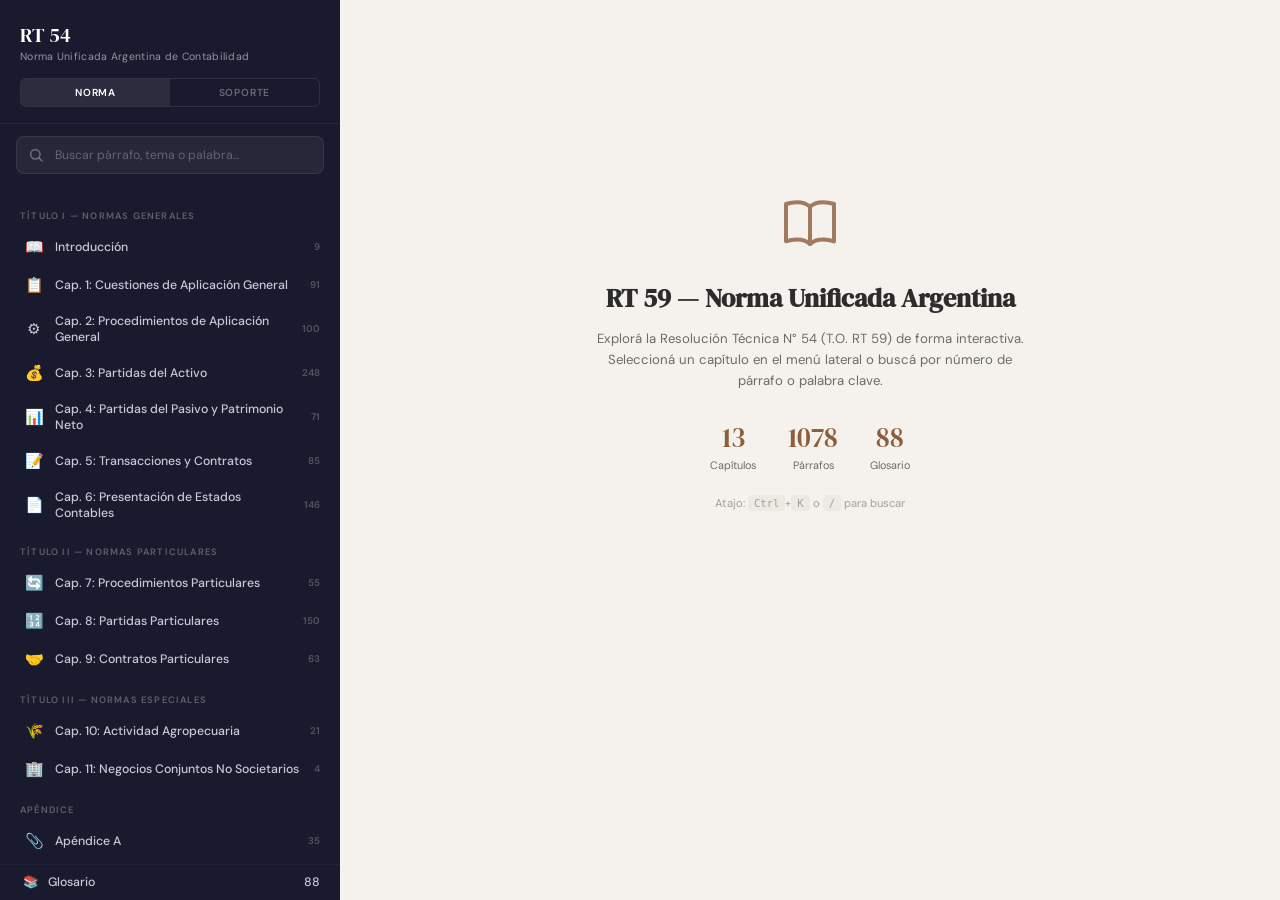
==== commit 4d6f4086: "Add files via upload" ====
--- a/nua/index.html
+++ b/nua/index.html
@@ -1,748 +1,48 @@
-<!DOCTYPE html>
-<html lang="es">
-<head>
-<meta charset="UTF-8">
-<meta name="viewport" content="width=device-width, initial-scale=1.0">
-<title>RT 59 — Norma Unificada Argentina de Contabilidad</title>
-<link href="https://fonts.googleapis.com/css2?family=DM+Sans:ital,wght@0,400;0,500;0,600;0,700;1,400&family=DM+Serif+Display&display=swap" rel="stylesheet">
-<style>
-*,*::before,*::after{box-sizing:border-box;margin:0;padding:0}
-:root{
-  --bg:#f5f2ed;--bg-card:#fffdf9;--bg-sidebar:#1a1a2e;--bg-sidebar-hover:#252542;
-  --bg-sidebar-active:#2d2d52;--text:#2c2c2c;--text-muted:#6b6b6b;--text-sidebar:#c8c8d8;
-  --text-sidebar-active:#fff;--accent:#8b5e3c;--accent-light:#c9956b;--accent-bg:rgba(139,94,60,.07);
-  --border:#e0dbd4;--para-num:#8b5e3c;--highlight:#fef3c7;--shadow:0 1px 3px rgba(0,0,0,.06);
-  --radius:10px;--sidebar-w:340px;--font-body:'DM Sans',system-ui,sans-serif;
-  --font-display:'DM Serif Display',Georgia,serif;
-}
-html{font-size:15px;scroll-behavior:smooth}
-body{font-family:var(--font-body);background:var(--bg);color:var(--text);display:flex;min-height:100vh;overflow:hidden}
-
-.sidebar{width:var(--sidebar-w);min-width:var(--sidebar-w);height:100vh;background:var(--bg-sidebar);
-  display:flex;flex-direction:column;overflow:hidden;position:relative;z-index:10;transition:transform .3s ease}
-.sidebar-header{padding:24px 20px 16px;border-bottom:1px solid rgba(255,255,255,.06)}
-.sidebar-brand{font-family:var(--font-display);font-size:1.3rem;color:#fff;line-height:1.2}
-.sidebar-brand small{display:block;font-family:var(--font-body);font-size:.7rem;color:var(--text-sidebar);font-weight:400;margin-top:4px;opacity:.7;letter-spacing:.3px}
-
-.search-box{padding:12px 16px}
-.search-wrap{position:relative}
-.search-wrap svg{position:absolute;left:12px;top:50%;transform:translateY(-50%);color:rgba(255,255,255,.3);width:16px;height:16px;pointer-events:none;transition:color .2s}
-.search-wrap:focus-within svg{color:var(--accent-light)}
-.search-input{width:100%;padding:10px 12px 10px 38px;background:rgba(255,255,255,.06);border:1px solid rgba(255,255,255,.08);border-radius:8px;color:#fff;font-size:.82rem;font-family:var(--font-body);outline:none;transition:all .2s}
-.search-input::placeholder{color:rgba(255,255,255,.28)}
-.search-input:focus{background:rgba(255,255,255,.1);border-color:var(--accent-light)}
-
-.sidebar-nav{flex:1;overflow-y:auto;padding:8px 0 20px;scrollbar-width:thin;scrollbar-color:rgba(255,255,255,.1) transparent}
-.sidebar-nav::-webkit-scrollbar{width:5px}
-.sidebar-nav::-webkit-scrollbar-thumb{background:rgba(255,255,255,.12);border-radius:9px}
-
-.nav-titulo{padding:16px 20px 6px;font-size:.62rem;font-weight:600;color:rgba(255,255,255,.3);letter-spacing:1.2px;text-transform:uppercase}
-.nav-cap{display:flex;align-items:center;gap:10px;padding:9px 20px;cursor:pointer;color:var(--text-sidebar);font-size:.82rem;font-weight:500;transition:all .15s;border-left:3px solid transparent;user-select:none}
-.nav-cap:hover{background:var(--bg-sidebar-hover);color:#e8e8f0}
-.nav-cap.active{background:var(--bg-sidebar-active);color:var(--text-sidebar-active);border-left-color:var(--accent-light)}
-.nav-cap .cap-icon{font-size:1rem;flex-shrink:0;width:22px;text-align:center}
-.nav-cap .cap-num{font-size:.65rem;color:rgba(255,255,255,.25);font-weight:600;margin-left:auto;flex-shrink:0}
-.nav-sections{overflow:hidden;max-height:0;transition:max-height .35s ease}
-.nav-sections.open{max-height:800px}
-.nav-sec{display:block;padding:7px 20px 7px 52px;font-size:.75rem;color:rgba(255,255,255,.4);cursor:pointer;transition:all .15s;text-decoration:none;border-left:3px solid transparent}
-.nav-sec:hover{color:rgba(255,255,255,.7);background:rgba(255,255,255,.02)}
-.nav-sec.active{color:var(--accent-light);border-left-color:var(--accent-light);background:rgba(139,94,60,.08)}
-.nav-sec .sec-range{font-size:.62rem;opacity:.5;margin-left:4px}
-
-.nav-glosario{display:flex;align-items:center;gap:10px;padding:9px 20px;cursor:pointer;color:var(--text-sidebar);font-size:.82rem;font-weight:500;transition:all .15s;border-left:3px solid transparent;user-select:none;border-top:1px solid rgba(255,255,255,.04);margin-top:4px}
-.nav-glosario:hover{background:var(--bg-sidebar-hover);color:#e8e8f0}
-.nav-glosario.active{background:var(--bg-sidebar-active);color:var(--text-sidebar-active);border-left-color:var(--accent-light)}
-
-.search-results{display:none;flex:1;overflow-y:auto;padding:8px 12px}
-.search-results.visible{display:block}
-.search-result{padding:10px 12px;border-radius:6px;cursor:pointer;margin-bottom:2px;transition:background .15s}
-.search-result:hover{background:rgba(255,255,255,.06)}
-.search-result .sr-para{font-size:.68rem;color:var(--accent-light);font-weight:600}
-.search-result .sr-text{font-size:.75rem;color:rgba(255,255,255,.5);margin-top:2px;display:-webkit-box;-webkit-line-clamp:2;-webkit-box-orient:vertical;overflow:hidden}
-.search-result .sr-text mark{background:transparent;color:var(--accent-light);font-weight:600}
-.search-result .sr-cap{font-size:.62rem;color:rgba(255,255,255,.2);margin-top:3px}
-
-.main{flex:1;height:100vh;overflow-y:auto;scroll-behavior:smooth}
-.main-inner{max-width:800px;margin:0 auto;padding:36px 44px 100px}
-.content-header{margin-bottom:32px;padding-bottom:20px;border-bottom:2px solid var(--border)}
-.content-header h1{font-family:var(--font-display);font-size:1.75rem;color:var(--text);line-height:1.2}
-.content-header .ch-subtitle{font-size:.82rem;color:var(--text-muted);margin-top:5px}
-.section-block{margin-bottom:36px}
-.section-title{font-family:var(--font-display);font-size:1.15rem;color:var(--accent);margin-bottom:16px;padding-bottom:8px;border-bottom:1px solid var(--border);scroll-margin-top:20px}
-
-.paragraph{margin-bottom:12px;padding:12px 16px;background:var(--bg-card);border-radius:var(--radius);border:1px solid transparent;box-shadow:var(--shadow);transition:all .25s;line-height:1.65;font-size:.8rem;position:relative;scroll-margin-top:20px}
-.paragraph:hover{border-color:var(--border)}
-.paragraph.highlighted{border-color:var(--accent-light);background:#fffbf5;box-shadow:0 0 0 3px rgba(139,94,60,.1)}
-
-.para-num{display:inline-flex;align-items:center;gap:5px;font-weight:700;color:var(--para-num);font-size:.75rem;margin-right:8px;font-family:var(--font-body);user-select:none;cursor:pointer;vertical-align:top}
-.para-num .bullet{width:6px;height:6px;border-radius:50%;background:var(--accent-light);flex-shrink:0;opacity:.7}
-.para-num:hover .bullet{opacity:1}
-
-.para-subheader{font-weight:700;font-size:.82rem;color:var(--text);margin:20px 0 8px;
-  padding:6px 0 4px;font-family:var(--font-body);letter-spacing:.2px}
-.para-subheader.caps{font-size:.72rem;letter-spacing:.8px;color:var(--accent);text-transform:uppercase;
-  margin-top:28px;padding-bottom:6px;border-bottom:1px solid var(--border)}
-
-.para-text{display:inline}
-.para-text .inciso{display:block;padding-left:20px;text-indent:-20px;margin-top:3px}
-.para-text .sub-inciso{display:block;padding-left:40px;text-indent:-20px;margin-top:1px}
-.para-text .bloque{display:block;margin-top:6px}
-.para-text mark{background:var(--highlight);padding:1px 2px;border-radius:2px}
-
-/* Cross-reference links */
-.para-ref{color:var(--accent);text-decoration:underline;text-decoration-style:dotted;text-underline-offset:2px;cursor:pointer;font-weight:500;transition:color .15s}
-.para-ref:hover{color:var(--accent-light);text-decoration-style:solid}
-
-/* Glossary */
-.glosario-search{padding:0 0 20px;position:sticky;top:0;background:var(--bg);z-index:2}
-.glosario-input{width:100%;padding:10px 14px 10px 38px;border:1px solid var(--border);border-radius:8px;font-size:.82rem;font-family:var(--font-body);background:var(--bg-card);outline:none;transition:border-color .2s}
-.glosario-input:focus{border-color:var(--accent-light)}
-.glosario-wrap{position:relative}
-.glosario-wrap svg{position:absolute;left:12px;top:50%;transform:translateY(-50%);color:var(--text-muted);width:16px;height:16px;pointer-events:none}
-.glosario-entry{margin-bottom:10px;padding:12px 16px;background:var(--bg-card);border-radius:var(--radius);box-shadow:var(--shadow);border:1px solid transparent;transition:border-color .2s}
-.glosario-entry:hover{border-color:var(--border)}
-.glosario-term{font-weight:700;color:var(--accent);font-size:.82rem;margin-bottom:4px}
-.glosario-def{font-size:.78rem;line-height:1.6;color:var(--text)}
-.glosario-letter{font-family:var(--font-display);font-size:1.4rem;color:var(--accent);margin:24px 0 10px;padding-bottom:4px;border-bottom:1px solid var(--border)}
-
-.welcome{display:flex;flex-direction:column;align-items:center;justify-content:center;min-height:70vh;text-align:center;padding:40px}
-.welcome-icon{margin-bottom:20px;color:var(--accent);opacity:.8}
-.welcome h2{font-family:var(--font-display);font-size:1.7rem;color:var(--text);margin-bottom:12px}
-.welcome p{color:var(--text-muted);font-size:.88rem;max-width:440px;line-height:1.6}
-.welcome .stats{display:flex;gap:32px;margin-top:28px;flex-wrap:wrap;justify-content:center}
-.welcome .stat{text-align:center}
-.welcome .stat-num{font-family:var(--font-display);font-size:1.8rem;color:var(--accent)}
-.welcome .stat-label{font-size:.72rem;color:var(--text-muted);margin-top:2px}
-.welcome .hint{margin-top:24px;font-size:.75rem;color:var(--text-muted);opacity:.6}
-.welcome .hint kbd{background:#e8e4de;padding:2px 6px;border-radius:4px;font-size:.7rem}
-
-.back-top{position:fixed;bottom:24px;right:24px;width:40px;height:40px;border-radius:50%;background:var(--accent);color:#fff;border:none;cursor:pointer;font-size:1rem;box-shadow:0 4px 12px rgba(139,94,60,.3);opacity:0;transform:translateY(10px);transition:all .3s;display:flex;align-items:center;justify-content:center;z-index:20}
-.back-top.visible{opacity:1;transform:translateY(0)}
-
-.back-para{position:fixed;bottom:24px;left:50%;transform:translateX(-50%) translateY(20px);
-  padding:10px 20px;border-radius:24px;background:var(--bg-sidebar);color:#fff;border:none;
-  cursor:pointer;font-size:.78rem;font-weight:600;font-family:var(--font-body);
-  box-shadow:0 4px 20px rgba(0,0,0,.25);opacity:0;pointer-events:none;
-  transition:all .3s ease;display:flex;align-items:center;gap:8px;z-index:25;
-  white-space:nowrap;max-width:90vw}
-.back-para.visible{opacity:1;transform:translateX(-50%) translateY(0);pointer-events:auto}
-.back-para:hover{background:var(--bg-sidebar-hover);box-shadow:0 6px 24px rgba(0,0,0,.3)}
-.back-para svg{flex-shrink:0;opacity:.6}
-.back-para .bp-label{opacity:.7;font-weight:400}
-.back-top:hover{background:var(--accent-light);transform:translateY(-2px)}
-
-.mobile-header{display:none;position:fixed;top:0;left:0;right:0;height:54px;background:var(--bg-sidebar);z-index:30;padding:0 16px;align-items:center;gap:12px}
-.hamburger{background:none;border:none;color:#fff;font-size:1.4rem;cursor:pointer;padding:4px}
-.mobile-header .mh-title{color:#fff;font-family:var(--font-display);font-size:.95rem}
-.overlay{display:none;position:fixed;inset:0;background:rgba(0,0,0,.5);z-index:9}
-
-.sidebar-tabs{display:flex;gap:0;margin-top:14px;border-radius:6px;overflow:hidden;border:1px solid rgba(255,255,255,.1)}
-.sidebar-tab{flex:1;padding:7px 0;background:transparent;border:none;color:rgba(255,255,255,.35);font-size:.68rem;font-weight:600;letter-spacing:.8px;font-family:var(--font-body);cursor:pointer;transition:all .2s}
-.sidebar-tab:hover{color:rgba(255,255,255,.6);background:rgba(255,255,255,.04)}
-.sidebar-tab.active{background:rgba(255,255,255,.08);color:#fff}
-
-.soporte-page{text-align:center;padding:60px 32px 40px}
-.soporte-icon{margin-bottom:18px;color:var(--accent);opacity:.7}
-.soporte-page h2{font-family:var(--font-display);font-size:1.5rem;color:var(--text);margin-bottom:10px}
-.soporte-page .soporte-sub{color:var(--text-muted);font-size:.88rem;line-height:1.6;max-width:440px;margin:0 auto 32px}
-.soporte-buttons{display:flex;flex-direction:column;gap:12px;max-width:360px;margin:0 auto}
-.soporte-btn{display:flex;align-items:center;justify-content:center;gap:10px;padding:14px 20px;border-radius:10px;font-size:.88rem;font-weight:600;font-family:var(--font-body);text-decoration:none;transition:all .2s;border:none;cursor:pointer}
-.soporte-btn:hover{transform:translateY(-1px);box-shadow:0 6px 20px rgba(0,0,0,.15)}
-.soporte-btn.whatsapp{background:#25D366;color:#fff}
-.soporte-btn.whatsapp:hover{background:#1ebe5a}
-.soporte-btn.whatsapp svg{flex-shrink:0}
-.soporte-footer{margin-top:40px;font-size:.72rem;color:var(--text-muted);opacity:.5}
-
-@media(max-width:900px){
-  .sidebar{position:fixed;left:0;top:0;bottom:0;transform:translateX(-100%);z-index:20;width:300px;min-width:300px}
-  .sidebar.open{transform:translateX(0)}
-  .overlay.open{display:block}
-  .mobile-header{display:flex}
-  .main{padding-top:54px}
-  .main-inner{padding:20px 16px 80px}
-  .content-header h1{font-size:1.35rem}
-  .section-title{font-size:1rem}
-  .paragraph{padding:10px 14px;font-size:.78rem}
-}
-</style>
-</head>
-<body>
-<div class="mobile-header">
-  <button class="hamburger" onclick="toggleSidebar()">&#9776;</button>
-  <span class="mh-title">RT 59 — NUA</span>
-</div>
-<div class="overlay" id="overlay" onclick="toggleSidebar()"></div>
-
-<aside class="sidebar" id="sidebar">
-  <div class="sidebar-header">
-    <div class="sidebar-brand">RT 59 <small>Norma Unificada Argentina de Contabilidad</small></div>
-    <div class="sidebar-tabs">
-      <button class="sidebar-tab active" id="tabNorma" onclick="switchTab('norma')">NORMA</button>
-      <button class="sidebar-tab" id="tabSoporte" onclick="switchTab('soporte')">SOPORTE</button>
-    </div>
-  </div>
-  <div class="search-box">
-    <div class="search-wrap">
-      <svg viewBox="0 0 24 24" fill="none" stroke="currentColor" stroke-width="2.5" stroke-linecap="round"><circle cx="11" cy="11" r="7"/><path d="m21 21-4.35-4.35"/></svg>
-      <input type="text" class="search-input" id="searchInput" placeholder="Buscar p&aacute;rrafo, tema o palabra..." oninput="handleSearch(this.value)" autocomplete="off">
-    </div>
-  </div>
-  <nav class="sidebar-nav" id="sidebarNav"></nav>
-  <div class="search-results" id="searchResults"></div>
-</aside>
-
-<main class="main" id="mainContent">
-  <div class="main-inner" id="mainInner"></div>
-</main>
-
-<button class="back-top" id="backTop" onclick="document.getElementById('mainContent').scrollTo({top:0,behavior:'smooth'})">&#8593;</button>
-
-<button class="back-para" id="backPara" onclick="goBackPara()">
-  <svg width="16" height="16" viewBox="0 0 24 24" fill="none" stroke="currentColor" stroke-width="2.5" stroke-linecap="round" stroke-linejoin="round"><path d="M19 12H5"/><path d="m12 19-7-7 7-7"/></svg>
-  <span class="bp-label">Volver al</span> <span id="backParaNum"></span>
-</button>
-
-<script>
-const DATA = {"titulo": "Resolución Técnica N° 59", "subtitulo": "T.O. RT 54 — Norma Unificada Argentina de Contabilidad", "glosario": [{"termino": "Activación", "definicion": "A los fines de esta Resolución Técnica, representa el reconocimiento o incorporación adicional de costos en algún componente del activo."}, {"termino": "Actividad agropecuaria", "definicion": "Producción de bienes económicos a partir de la combinación del esfuerzo del hombre y la naturaleza, para favorecer la actividad biológica de plantas y animales; incluyendo su reproducción, mejoramiento, degradación y/o crecimiento que conforman su desarrollo biológico. La intervención del hombre en la gestión del desarrollo biológico implica que la cosecha, recolección u obtención de recursos no gestionados previamente y que sean meramente extractivas (tales como la pesca en el océano y la tala de bosques naturales) no constituyen actividad agropecuaria."}, {"termino": "Actividad generadora de efectivo", "definicion": "Es la actividad o línea de negocio identificable, cuyo desarrollo por parte de la entidad genera entradas de efectivo independientes de otras actividades o líneas de negocio (por ejemplo, actividad industrial, agropecuaria, comercial, servicios, frutihortícola, etc.)."}, {"termino": "Activo", "definicion": "Es un recurso económico controlado por la entidad, como consecuencia de hechos ya ocurridos. Un recurso económico es un derecho que tiene la capacidad de generar beneficios económicos. Los beneficios económicos existen si el recurso tiene valor de uso o valor de cambio para la entidad."}, {"termino": "Activo financiero", "definicion": "Activo representado por: a) efectivo; b) derecho a recibir efectivo u otro activo financiero de otra entidad; o c) instrumento de patrimonio de otra entidad."}, {"termino": "Activos aptos para la activación de costos financieros", "definicion": "Son activos que requieren de un prolongado proceso de producción, construcción, montaje o terminación antes de estar en condiciones de ser vendido o utilizado, lo que correspondiere según su destino. Estos activos comprenden, entre otros, bienes de cambio, bienes de uso, propiedades de inversión o activos intangibles."}, {"termino": "Activos biológicos", "definicion": "Son plantas y animales vivientes utilizados en la actividad agropecuaria (por ejemplo, un árbol limonero). Excluye a los activos biológicos utilizados como factor de producción en el curso normal de las operaciones."}, {"termino": "Activos biológicos en desarrollo", "definicion": "Son activos biológicos que no completaron su proceso de desarrollo y no pueden ser considerados como 'en producción, consumibles o terminados' (por ejemplo: árboles frutales, bosques, terneros, alevines, sementeras, frutas inmaduras, etc., cuyo proceso biológico de crecimiento no concluyó, aunque se puedan obtener de los mismos bienes secundarios comercializables)."}, {"termino": "Activos biológicos producidos o terminados", "definicion": "Son activos biológicos que han concluido su proceso de desarrollo y se encuentra en condiciones de ser vendidos, transformados en productos agropecuarios o utilizados en otros procesos productivos (plantines para su venta como tales, novillos terminados, frutos maduros, bosques aptos para la tala, etc.). Ciertos activos pueden calificar como “activos biológicos en desarrollo” en una actividad y como “activos biológicos producidos o terminados” en otra, de acuerdo con la extensión del ciclo biológico. Por ejemplo, los plantines pueden estar destinados a la venta o ser utilizados en explotaciones de bosques."}, {"termino": "Activos biológicos utilizados como factor de producción en el curso normal de las operaciones", "definicion": "Son activos biológicos que cumplen la definición de “plantas productoras”, “animales productores” o “animales reproductores”. a) Animales productores: son activos que: (i) Se utilizan, en forma predominante, para la obtención de sus frutos como productos pecuarios (lana, leche, etc.); (ii) se espera que su vida productiva dure más de un período; y (iii) cuya probabilidad de su venta como activos biológicos es remota, excepto por las ventas al final de su período reproductivo como animales de descarte. b) Animales reproductores: son activos que: (i) se utilizan, predominantemente, para la reproducción de su especie; (ii) se espera que su vida reproductiva dure más de un período; y (iii) cuya probabilidad de su venta como activos biológicos es remota, excepto por las ventas al final de su período reproductivo como animales de descarte."}, {"termino": "Activos generales", "definicion": "Activos que contribuyen a la obtención de flujos de efectivo futuros en todas las actividades generadoras de efectivo existentes y son distintos del valor llave (por ejemplo: los edificios de la administración general o del área de tecnología de la información)."}, {"termino": "Activos identificables", "definicion": "Un activo es identificable si: a) es separable, es decir, susceptible de ser separado o escindido de la entidad y vendido, transferido, dado en explotación, arrendado o intercambiado, ya sea individualmente o junto con un contrato relacionado, activo o pasivo identificable con los que guarde relación, independientemente de que la entidad tenga la intención de llevar a cabo la separación; o b) surge de derechos contractuales o de otros derechos de tipo legal, con independencia de que esos derechos sean transferibles o separables de la entidad o de otros derechos y obligaciones."}, {"termino": "Aportes", "definicion": "Es la suma de: a) el capital suscripto (aportado o comprometido a aportar); y b) los aportes no capitalizados."}, {"termino": "Componentes financieros implícitos", "definicion": "Representan, en operaciones de compra (o venta) de bienes o servicios, la diferencia entre los precios de compra (o venta) al contado de bienes o servicios y los correspondientes a operaciones a plazo que no se encuentran explicitadas en la documentación que respalda la operación."}, {"termino": "Confiabilidad (credibilidad)", "definicion": "La información debe ser creíble para sus usuarios, de manera que estos la acepten para tomar sus decisiones. Una información confiable reúne los requisitos de aproximación a la realidad y verificabilidad."}, {"termino": "Contrato", "definicion": "Acuerdo entre dos o más partes que crea derechos y obligaciones exigibles. Pueden ser escritos, orales o estar implícitos en las prácticas de negocios de la entidad."}, {"termino": "Costo", "definicion": "El costo de un activo es el sacrificio económico necesario para ponerlo en condiciones de ser vendido o utilizado, lo que corresponda en función de su destino."}, {"termino": "Costo amortizado", "definicion": "Es la suma algebraica de: a) el importe de la medición inicial de un crédito, inversión o deuda más b) los componentes financieros devengados menos c) las cobranzas de créditos e inversiones o el pago de deudas. A los fines de calcular los componentes financieros devengados, se utilizará la tasa efectiva que iguale la medición inicial de los activos o pasivos con los flujos de efectivo por cobrar o por pagar, respectivamente (método de la tasa efectiva). Cuando una entidad opte por la política contable establecida en esta u otras normas contables de medir ciertos activos o pasivos procedentes de transacciones con partes relacionadas según las condiciones pactadas, la tasa efectiva a la que se refiere el párrafo inmediato precedente será consistente con la referida política contable."}, {"termino": "Costo atribuido", "definicion": "Importe que representa un sustituto del costo a una fecha determinada. Por ejemplo, el valor corriente utilizado para medir inicialmente un activo recibido por donación o aporte que luego deberá medirse en función del costo."}, {"termino": "Costo corriente en el momento de la venta", "definicion": "Costo de reposición, costo de reproducción y/o reconstrucción de los bienes de cambio vendidos, en el momento de la venta."}, {"termino": "Costo de adquisición", "definicion": "Es la suma de los costos necesarios para adquirir un activo o servicio."}, {"termino": "Costo de construcción", "definicion": "Es la suma de los costos necesarios para construir un activo."}, {"termino": "Costo de desarrollo", "definicion": "Es la suma de los costos necesarios para desarrollar un activo intangible mediante la aplicación de conocimientos científicos o de los resultados de una investigación a un plan o diseño para la producción de materiales, dispositivos, productos, métodos, procesos o sistemas nuevos, o sustancialmente mejorados, antes del comienzo de su producción o utilización comercial."}, {"termino": "Costo de implantación", "definicion": "Es la suma de los costos necesarios para implantar una planta productora. Contempla todas las erogaciones necesarias desde la preparación del suelo hasta que la planta está en condiciones de producir frutos en cantidad y calidad suficiente para una explotación comercial, en cuyo momento debe cesar la activación. Incluye entre otros los siguientes conceptos: preparación de los suelos, plantines, mano de obra, riego, productos químicos, etc."}, {"termino": "Costo de producción", "definicion": "Es la suma de los costos necesarios para producir un activo o prestar un servicio."}, {"termino": "Costo de reposición", "definicion": "Es el importe que surge de acumular todos los componentes del costo de adquisición expresando cada uno de ellos en términos de su reposición, a la fecha de la medición."}, {"termino": "Costo de reproducción y/o reconstrucción", "definicion": "Es el importe que surge de acumular todos los componentes del costo de producción o costo de construcción expresando cada uno de ellos en términos de su reposición, a la fecha de la medición"}, {"termino": "Costo original", "definicion": "Importe asignado a un elemento en oportunidad de su reconocimiento inicial, más los desembolsos subsiguientes que sean activados hasta alguna fecha determinada según esta Resolución Técnica u otras normas contables."}, {"termino": "Costos financieros", "definicion": "Se considerarán como tales a los intereses (explícitos o implícitos que se hayan segregado), actualizaciones monetarias, diferencias de cambio, premios por seguros de cambio o similares derivados de la utilización de capital ajeno, netos, en su caso, del correspondiente resultado por exposición al cambio en el poder adquisitivo de la moneda."}, {"termino": "Cotización sucedánea", "definicion": "Es el precio directamente observable que se recibiría por vender un activo (es decir, un precio de salida) o que se pagaría por transferir"}, {"termino": "Deudas computables", "definicion": "Deudas cuyos costos financieros pueden contabilizarse como parte del costo de un activo apto para activación de costos financieros. Comprenden obligaciones tales como las contraídas con los proveedores de préstamos, tenedores de obligaciones negociables o bonos similares, y las originadas en compras de bienes y/o servicios cuando los plazos de financiación convenidos excedan a los habituales de mercado."}, {"termino": "Diferencias de inventario", "definicion": "Es la técnica consistente en medir el costo de los bienes vendidos o servicios prestados mediante la siguiente fórmula: a) Medición de la existencia inicial de bienes de cambio. b) (más) Compras de bienes de cambio. c) (más) Gastos de producción o construcción. d) (más / menos) otras variaciones no consideradas en los incisos anteriores, debiendo indicar, en el caso en que presente esta partida, los conceptos incluidos en ella; e) (menos) Medición de la existencia final."}, {"termino": "Dirección", "definicion": "Persona o grupo de personas con atribuciones y responsabilidad legal para la emisión de estados contables. En general, coincidirá con el órgano de administración de una entidad."}, {"termino": "Empresa en marcha", "definicion": "Es aquella que está en funcionamiento y se espera continuará con sus actividades dentro del futuro previsible."}, {"termino": "Entidad del exterior", "definicion": "Entidad que: a) utiliza una moneda extranjera para la preparación de sus estados contables; y b) es controlada, controlada conjuntamente o asociada de la entidad emisora de los estados contables."}, {"termino": "Entidad emisora de estados contables", "definicion": "Cualquier entidad que está obligada, o elige, presentar estados contables."}, {"termino": "Estados contables", "definicion": "Presentación estructurada de información contable histórica, que incluye notas explicativas, cuya finalidad es la de informar sobre los recursos económicos y las obligaciones de una entidad en un momento determinado o sobre los cambios registrados en ellos en un período de tiempo, de conformidad con un marco de información contable. Las notas explicativas normalmente incluyen un resumen de las políticas contables significativas y otra información explicativa. El término “estados contables” normalmente se refiere a un conjunto completo de estados contables establecido por los requerimientos del marco de información contable aplicable, pero también puede referirse a un solo estado contable."}, {"termino": "Estados contables consolidados", "definicion": "Son los estados contables donde se presentan los activos, pasivos, componentes del patrimonio neto, ingresos, gastos, ganancias, pérdidas y flujos de efectivo de la controladora y sus controladas (identificadas como un grupo) como si fueran los de una sola entidad económica."}, {"termino": "Estados contables individuales", "definicion": "Son los estados contables que elabora una entidad individual que no controla a ninguna otra"}, {"termino": "Estados contables separados", "definicion": "Son los estados contables elaborados por una entidad individual que es una entidad controladora. En tales estados contables, la entidad mide sus participaciones en entidades controladas, negocios conjuntos en los que tiene control conjunto o asociadas utilizando el método del valor patrimonial proporcional."}, {"termino": "Evolución financiera", "definicion": "El concepto de recursos financieros a ser utilizado como base para la preparación de las informaciones contables referidas a la evolución financiera debería integrarse con: a) el efectivo; b) los equivalentes de efectivo, considerándose como tales a las inversiones de alta liquidez que son fácilmente convertibles en efectivo y están sujetas a riesgos insignificantes de cambios de valor. Las variaciones del efectivo y sus equivalentes constituyen:"}, {"termino": "Evolución patrimonial", "definicion": "A lo largo de un período, la cuantía del patrimonio neto de una entidad varía como consecuencia de las transacciones con los propietarios en su carácter de tales (o sus equivalentes, en las entidades sin fines de lucro) y el resultado de un período, que es la variación patrimonial no atribuible a dichas transacciones. El resultado del período se compone de los siguientes elementos: a) ingresos, gastos, ganancias y pérdidas; b) impuestos que gravan las ganancias finales. El resultado del período se denomina ganancia o superávit cuando aumenta el patrimonio neto y pérdida o déficit en el caso contrario. Algunas operaciones no alteran la cuantía del patrimonio neto, por tratarse de variaciones patrimoniales cualitativas (por ejemplo, constitución/desafectación de reservas o capitalización de resultados acumulados)."}, {"termino": "Fecha de adquisición (de otra entidad)", "definicion": "Fecha en la que una entidad obtiene control, participación en un negocio conjunto o influencia significativa sobre otra entidad."}, {"termino": "Fecha de la medición", "definicion": "Es la fecha correspondiente al momento en el cual se mide un elemento sobre el cual se informa en los estados contables."}, {"termino": "Fecha de los estados contables", "definicion": "Es la fecha correspondiente al final del período sobre el cual informan los estados contables. Dicha fecha coincidirá con la fecha de cierre de ejercicio o con la fecha final del período intermedio al cual se refieren dichos estados."}, {"termino": "Ganancia", "definicion": "Es el aumento del patrimonio neto debido a operaciones secundarias u otras transacciones, hechos o circunstancias, no proveniente de ingresos o transacciones con los propietarios en su carácter de tales que, de acuerdo con esta Resolución Técnica u otras normas contables, no se reconocen en los resultados diferidos."}, {"termino": "Gasto", "definicion": "Gasto es la disminución del patrimonio neto no derivada de transacciones con los propietarios en su carácter de tales, relacionada con las actividades principales de la entidad."}, {"termino": "Impracticable", "definicion": "A una entidad le resultará impracticable modificar la información de períodos anteriores por un cambio de norma o política contable o por corrección de un error cuando: a) los efectos de la aplicación retroactiva no son determinables (por ejemplo, si en el período cuya información deba modificar no hubiese recopilado los datos necesarios para tal modificación y no resulte factible su reconstrucción); b) necesite estimaciones significativas relativas a transacciones, eventos o condiciones de ese período anterior y no cuente con evidencias acerca de las circunstancias para efectuar tales estimaciones; o c) no pueda establecer si las evidencias disponibles ya existían a la fecha en que los estados contables a modificar fueron originalmente emitidos o si están basadas en información posterior, a la que no corresponde dar efecto retroactivo."}, {"termino": "Ingreso", "definicion": "Es el aumento del patrimonio neto no derivado de transacciones con los propietarios en su carácter de tales y generado por: a) la producción o venta de bienes, prestación de servicios, contratos de construcción u otros hechos vinculados con las actividades principales de la entidad; y b) actividades internas, tales como el crecimiento natural o inducido de la extracción de petróleo o gas."}, {"termino": "Ingresos de actividades ordinarias", "definicion": "Son los aumentos del patrimonio neto originados en la producción o venta de bienes, en la prestación de servicios, la construcción de activos u otros hechos que hacen a las actividades principales de la entidad. Incluyen:"}, {"termino": "Ingresos financieros", "definicion": "Se considerarán como tales a los intereses (explícitos o implícitos que se hayan segregado), actualizaciones monetarias y diferencias de cambio (netas de premios por seguros de cambio) derivados de las inversiones financieras realizadas y de los créditos en moneda otorgados a terceros, netos, en su caso, del correspondiente resultado por exposición al cambio en el poder adquisitivo de la moneda."}, {"termino": "Instrumento financiero", "definicion": "Es un contrato que genera un activo financiero para una entidad y un pasivo financiero o un instrumento de patrimonio para otra entidad."}, {"termino": "Mercado activo", "definicion": "Es el mercado en el cual las transacciones de los activos o pasivos tienen lugar con frecuencia y volumen suficiente para proporcionar información para fijar precios sobre una base de negocio en marcha."}, {"termino": "Mercado más ventajoso", "definicion": "Es el mercado activo donde se maximiza el precio de venta de un activo o minimiza el precio de transferencia de un pasivo, neto de los costos de transacción y transporte."}, {"termino": "Mercado principal", "definicion": "Es el mercado activo con el mayor volumen de transacciones para el activo o pasivo."}, {"termino": "Modelo de costeo completo", "definicion": "Es el resultante de computar los costos de materiales e insumos y conversión tanto variables como fijos, sean directos o indirectos, correspondientes a la función producción y considerados sobre una base normal. El costo unitario completo resulta de la suma de:"}, {"termino": "Moneda argentina", "definicion": "Es la moneda de curso legal en Argentina."}, {"termino": "Moneda extranjera", "definicion": "Es cualquier moneda distinta de la moneda argentina."}, {"termino": "Método de la tasa efectiva", "definicion": "Es el método que se utiliza para el cálculo del costo amortizado de un activo financiero, o un pasivo financiero, y para la distribución y reconocimiento de los ingresos por intereses, o gastos por intereses, en el resultado del periodo a lo largo del periodo correspondiente."}, {"termino": "Otras normas contables", "definicion": "Comprenden: a) las resoluciones técnicas, distintas de la RT N° 26 y de la presente Resolución Técnica; b) las interpretaciones; y c) cualquier norma emitida por la Mesa Directiva o la Junta de Gobierno de acuerdo con las previsiones reglamentarias."}, {"termino": "Partes relacionadas", "definicion": "Una parte se considera relacionada con otra parte si una de ellas tiene la posibilidad de: a) ejercer el control, individual o conjunto, sobre la otra; o b) ejercer influencia significativa sobre ella al tomar sus decisiones operativas y financieras. [Al respecto, ver las definiciones establecidas en párrafo 673 de esta Resolución Técnica]."}, {"termino": "Pasivo", "definicion": "Es una obligación de entregar activos o prestar servicios a terceros, como consecuencia de hechos ya ocurridos. Un pasivo puede incluir obligaciones: a) legales, que son las originadas en: (i) la legislación; (ii) contratos o acuerdos entre partes; o (iii) alguna otra causa legal; o b) voluntarias, que son los compromisos o responsabilidades asumidas por una entidad: (i) como consecuencia de un patrón de comportamiento, políticas empresariales de dominio público o declaraciones suficientemente concretas; y"}, {"termino": "Pasivo financiero", "definicion": "Pasivo representado por obligación de entregar efectivo u otro activo financiero a otra entidad."}, {"termino": "Patrimonio neto", "definicion": "Es la suma de: a) los aportes de los propietarios o de los asociados (distintos de cuotas sociales que puedan considerarse como ingreso de actividades ordinarias) de una entidad; y b) los resultados acumulados. Por su origen, el patrimonio neto puede desagregarse del siguiente modo (excepto en las entidades sin fines de lucro que no tengan aportes): Patrimonio neto = Aportes + Resultados acumulados Conceptualmente, podría determinarse del siguiente modo: Patrimonio neto = Activo- Pasivo"}, {"termino": "Período de medición", "definicion": "Plazo de doce meses contado desde la fecha de adquisición de la participación en una subsidiaria, asociada o negocio conjunto societario. Durante este plazo la entidad adquirente puede ajustar los importes provisionales utilizados en el reconocimiento y la medición inicial."}, {"termino": "Política(s) contable(s)", "definicion": "Principios específicos, bases, reglas y procedimientos adoptados por una entidad para la elaboración y presentación de sus estados contables."}, {"termino": "Precio convenido", "definicion": "Importe convenido por una entidad con sus clientes o proveedores, de acuerdo con las prácticas imperantes, para la operación de que"}, {"termino": "Probable", "definicion": "Cuando en esta Resolución Técnica se utiliza este término como condición para el reconocimiento de una partida determinada, deberá entenderse equivalente a que tiene más probabilidad de que ocurra que de lo contrario. Para fines prácticos, una entidad considerará que un evento es más probable cuando la probabilidad de que ocurra es mayor al 50%, y es improbable cuando su probabilidad de ocurrencia es del 50% o menor."}, {"termino": "Productos agropecuarios", "definicion": "Son productos resultantes de la acción descripta en el punto “Obtención de productos agropecuarios” (por ejemplo: cereales cosechados, leche, lana, madera, frutos cosechados, etc.)."}, {"termino": "Pérdida", "definicion": "Es la disminución del patrimonio neto generada por operaciones secundarias u otras transacciones, hechos o circunstancias, no proveniente de gastos o transacciones con los propietarios en su carácter de tales que, de acuerdo con esta Resolución Técnica u otras normas contables, no se reconocen en los resultados diferidos."}, {"termino": "Pérdida(s) por desvalorización", "definicion": "Una pérdida por desvalorización de un activo surge cuando su medición contable resulta superior a su valor recuperable."}, {"termino": "Requisitos de la información contenida en los estados contables", "definicion": "Los requisitos de la información contenida en los estados contables están definidos en la sección 3 de la Resolución Técnica N° 16. En dicha Resolución Técnica se establecen los siguientes requisitos: a) Atributos: (i). Pertinencia (atingencia). (ii). Confiabilidad (credibilidad). 1. Aproximación a la realidad. a. Esencialidad (sustancia sobre forma). b. Neutralidad (objetividad o ausencia de sesgos). c. Integridad. 2. Verificabilidad. (iii). Sistematicidad. (iv). Comparabilidad. (v). Claridad. b) Restricciones que condicionan el cumplimiento de los requisitos: (i). Oportunidad. (ii). Equilibrio entre costos y beneficios."}, {"termino": "Resultados diferidos", "definicion": "Son resultados que, de acuerdo con lo exigido o permitido por esta u otras normas contables, no se reconocen dentro del resultado del período. Los resultados diferidos se mantendrán como tales hasta que esta Resolución Técnica u otras normas contables permitan o exijan su reclasificación a resultados o su transferencia a resultados acumulados no asignados."}, {"termino": "Saldo por revaluación", "definicion": "Partida a la cual se imputan las diferencias entre el valor razonable de los bienes de uso y su medición contable cuando se aplica el modelo de la revaluación."}, {"termino": "Significación", "definicion": "Criterio por el cual una entidad podrá no aplicar una norma contenida en esta Resolución Técnica u otras normas contables cuando tal desviación no distorsiona significativamente la información contenida en los estados contables tomados en su conjunto"}, {"termino": "Situación patrimonial", "definicion": "Los elementos relacionados directamente con la situación patrimonial son los activos, los pasivos y el patrimonio neto a una fecha determinada."}, {"termino": "Tasa efectiva", "definicion": "Es la tasa de descuento que iguala los siguientes importes: a) el valor descontado de los pagos o cobros de efectivo futuros estimados durante la vida esperada del activo financiero o pasivo financiero; y b) la medición contable del activo financiero (antes de computar, de corresponder, su desvalorización) o del pasivo financiero. Para calcular la tasa de interés efectiva, una entidad estimará para cada instrumento financiero (o grupo de instrumentos financieros similares): a) los flujos de efectivo esperados; y b) la vida esperada. Para estimar los flujos de efectivo esperados una entidad: a) tendrá en cuenta todos los términos contractuales del instrumento financiero (por ejemplo, pagos anticipados, duración, opciones de compra y similares); b) incluirá todas las comisiones y puntos básicos de interés, pagados o recibidos por las partes del contrato, los costos de"}, {"termino": "Temas de baja complejidad contable", "definicion": "Son aquellos implicados en la preparación de una entidad emisora de estados contables que presenta, generalmente, una o más de las siguientes características: a) no está alcanzada por la Ley de Entidades Financieras y no realiza operaciones de capitalización o ahorro ni requiere recursos del público con promesa de prestaciones o beneficios futuros; b) no es una entidad aseguradora bajo el control de la Superintendencia de Seguros de la Nación; c) no es una sociedad anónima con participación estatal mayoritaria o de economía mixta; d) no es una controladora de un grupo económico; e) no posee participaciones que le otorgan control conjunto o influencia significativa sobre otras entidades; f) no cuenta con una estructura organizativa, de propiedad o de supervisión complejas; g) sus transacciones o el sistema de información y los procesos relacionados relevantes para preparar los estados contables de la entidad no son complejos; o"}, {"termino": "Transacciones financieras", "definicion": "Son operaciones de otorgamiento u obtención de recursos financieros (efectivo y equivalentes). Incluyen otorgamiento de préstamos, obtención de préstamos, emisión de bonos u obligaciones negociables y similares."}, {"termino": "Usuarios", "definicion": "Son quienes, a una fecha determinada, se espera razonablemente que podrían tener interés en los estados contables de una entidad. Entre ellos se incluyen: a) Los usuarios tipo. b) Otros usuarios, distintos de los usuarios tipos, que exigen o solicitan que la entidad les presente sus estados contables por diversas razones. Por ejemplo: (i) los órganos de control societario; o (ii) los organismos de recaudación fiscal o previsional."}, {"termino": "Usuarios tipo", "definicion": "Son usuarios tipo de los estados contables: a) En el caso de las entidades en general, sus inversores, prestamistas, y otros acreedores, tanto actuales como potenciales. Entre ellos, y sin constituir un listado exhaustivo, se encuentran los siguientes ejemplos: (i) Un inversor que no participa de la gestión. (ii) Un banco ante el cual se presentan los estados contables a efectos de obtener financiación. (iii) Un organismo gubernamental o una entidad privada que utiliza los estados contables para tomar decisiones de inversión, financiación o similares (por ejemplo, adjudicar una licitación o celebrar un contrato de prestación de bienes o servicios). b) En el caso de las entidades sin fines de lucro no gubernamentales, las personas o entidades que les proveen o les podrían suministrar recursos (por ejemplo, los socios de una asociación civil)."}, {"termino": "Valor corriente", "definicion": "Es una gama de valores basados en el mercado; entre ellos, los siguientes: a) Costo de reposición. b) Costo de reproducción y/o reconstrucción. c) Valor neto de realización. d) Valor razonable. e) Valor descontado en función una tasa de interés correspondiente al momento de la medición."}, {"termino": "Valor de uso", "definicion": "Es el valor actual de los flujos netos de efectivo esperados que deberían surgir del uso de los bienes y de su disposición al final de su vida útil (o de su venta anticipada, si ella hubiera sido resuelta)."}, {"termino": "Valor neto de realización", "definicion": "En su determinación se considerarán: a) El valor razonable (que incluye los ingresos adicionales, no atribuibles a la financiación, que la venta genere por sí misma –por ejemplo, un reembolso de exportación–); y b) los costos ocasionados directamente por la venta (comisiones, impuesto a los ingresos brutos y similares)."}, {"termino": "Valor patrimonial proporcional", "definicion": "Según el método del valor patrimonial proporcional, en el reconocimiento inicial la participación en una subsidiaria (en los estados contables separados) en una asociada o negocio conjunto se registrará al costo, y el importe en libros se incrementará o disminuirá para reconocer la parte del inversor en el resultado del periodo de la participada, después de la fecha de adquisición. La parte del inversor en el resultado del periodo de la participada se reconocerá en el resultado del periodo del inversor. Las distribuciones recibidas de la participada reducirán el importe en libros de la inversión. Podría ser necesaria la realización de ajustes al importe por cambios en la participación proporcional del inversor en la participada que surjan por cambios en los resultados diferidos de la participada. La parte que corresponda al inversor en esos cambios se reconocerá en resultados diferidos."}, {"termino": "Valor razonable", "definicion": "Es el precio que se recibiría por vender un activo (es decir, un precio de salida) o que se pagaría por transferir un pasivo en una transacción ordenada entre participantes del mercado en la fecha de la medición. El valor razonable: a) Debe referirse a un activo o pasivo concreto. Por ejemplo, corresponderá tener en cuenta (i) En el caso de los activos no financieros: su condición o estado de conservación, su localización y las restricciones para su venta. (ii) En el caso de los activos y pasivos financieros: su riesgos crediticios, cambiarios y similares. b) No debe contemplar los costos de transacción, porque no son inherentes al activo o pasivo, sino al intercambio."}, {"termino": "Valor recuperable", "definicion": "Es el mayor importe entre el valor neto de realización y el valor de uso de un activo."}, {"termino": "Índice de precios FACPCE", "definicion": "Es el resultante de combinar los siguientes índices publicados por el INDEC: a) el índice de precios internos mayoristas (IPIM) hasta diciembre de 2016, según lo establecido por la Resolución (JG) 517/2016; y b) el índice de precios al consumidor (IPC) nacional, mes base: diciembre de 2016."}], "titulos": [{"id": "t1", "nombre": "TÍTULO I — NORMAS GENERALES", "capitulos": [{"id": "intro", "num": 0, "nombre": "Introducción: Objetivo y Alcance", "icono": "📖", "secciones": [{"id": "intro_obj", "nombre": "Objetivo", "parrafos": [{"num": 1, "texto": "El objetivo de esta Resolución Técnica consiste en prescribir las bases para preparar\nlos estados contables con fines generales, de forma tal que satisfagan los\nrequisitos de la información contenida en los estados contables."}, {"num": 2, "texto": "Para lograr su objetivo, esta Resolución Técnica establece requerimientos sobre\nreconocimiento, baja en cuentas, medición, presentación y revelación de los\nelementos sobre los que una entidad informa mediante sus estados contables.", "subheader_after": "Alcance"}]}, {"id": "intro_alc", "nombre": "Alcance", "parrafos": [{"num": 3, "texto": "Una entidad aplicará esta Resolución Técnica si no aplica la Resolución Técnica Nº\n26 [“Adopción de las Normas Internacionales de Información Financiera (NIIF) del\nConsejo de Normas Internacionales de Contabilidad (IASB) y de la Norma\nInternacional de Información Financiera para Pequeñas y Medianas Entidades (“NIIF\npara las pymes”)”]."}, {"num": 4, "texto": "Una entidad que cumpla con las disposiciones de esta Resolución Técnica efectuará\nuna declaración en notas, de forma clara y explícita, de dicho cumplimiento,\ndestacando su categoría de acuerdo con la clasificación del párrafo siguiente."}, {"num": 5, "texto": "Esta Resolución Técnica prescribe normas para:\na) entidades pequeñas;\nb) entidades medianas; y\nc) las restantes entidades."}, {"num": 6, "texto": "A los fines de esta Resolución Técnica u otras normas contables, una entidad es\npequeña si:\na) en el ejercicio actual:\n(i) no está alcanzada por la Ley de Entidades Financieras y no realiza\noperaciones de capitalización o ahorro ni requiere recursos del público con\npromesa de prestaciones o beneficios futuros;\n(ii) no es una entidad aseguradora bajo el control de la Superintendencia de\nSeguros de la Nación; o\n(iii) no es una sociedad anónima con participación estatal mayoritaria o de\neconomía mixta;\nb) en el ejercicio inmediato anterior obtuvo ingresos iguales o inferiores a un importe\nque definirá la Federación Argentina de Consejos Profesionales de Ciencias\nEconómicas (FACPCE); y\nc) no se trata de una entidad:\n(i) controladora de otra entidad excluida por los incisos anteriores del\npresente párrafo;\n(ii) controlada por otra entidad excluida por los incisos anteriores del presente\npárrafo;\n(iii) controladora de otra entidad alcanzada por la Resolución Técnica Nº 26;\no\n(iv) controlada por otra entidad alcanzada por la Resolución Técnica Nº 26."}, {"num": 7, "texto": "A los fines de esta Resolución Técnica u otras normas contables, una entidad es\nmediana si:\na) en el ejercicio actual:\n(i) no está alcanzada por la Ley de Entidades Financieras y no realiza\noperaciones de capitalización o ahorro ni requiere recursos del público con\npromesa de prestaciones o beneficios futuros;\n(ii) no es una entidad aseguradora bajo el control de la Superintendencia de\nSeguros de la Nación; o\n(iii) no es una sociedad anónima con participación estatal mayoritaria o de\neconomía mixta;\nb) en el ejercicio inmediato anterior obtuvo ingresos:\n(i) superiores a los que definirá la FACPCE, de acuerdo con el inciso b) del\npárrafo inmediato anterior; y\n(ii) menores o iguales a un importe que definirá la FACPCE; y\nc) no se trata de una entidad:\n(i) controladora de otra entidad excluida por los incisos anteriores del\npresente párrafo;\n(ii) controlada por otra entidad excluida por los incisos anteriores del presente\npárrafo;\n(iii) controladora de otra entidad alcanzada por la Resolución Técnica Nº 26;\no\n(iv) controlada por otra entidad alcanzada por la Resolución Técnica Nº 26."}, {"num": 8, "texto": "Los importes que sean establecidos de acuerdo con los párrafos 6 o 7 estarán\nexpresados en poder adquisitivo de un determinado mes. Para su aplicación, la\nentidad:\na) Actualizará dicho importe multiplicándolo por un coeficiente que refleje la\nvariación del índice de precios FACPCE, hasta la fecha de cierre del ejercicio\ninmediato anterior a la fecha de los estados contables.\nb) En el caso de que el ejercicio inmediato anterior hubiera tenido duración irregular,\nanualizará las cifras correspondientes."}, {"num": 9, "texto": "Una entidad informará en notas si:\na) En el presente ejercicio modificó sus políticas contables, o comenzó o cesó\nla aplicación de algún tratamiento permitido, como consecuencia de un cambio\nde categoría por la aplicación del inciso b) del párrafo 6 o del inciso b) del\npárrafo 7.\nb) A partir del ejercicio siguiente deberá modificar su categoría, según lo dispuesto\nlos párrafos 6 o 7:\n(i) como consecuencia de los ingresos obtenidos en el presente ejercicio; o\n(ii) debido a hechos ocurridos luego de la fecha de los estados contables,\nde acuerdo con lo establecido en el párrafo 96.\n\nRESOLUCIÓN TÉCNICA N°54\n\nTITULO I\n\n~NORMAS GENERALES~\n\nCAPÍTULO 1\n\nCUESTIONES DE APLICACIÓN GENERAL", "subheader_after": "INTRODUCCIÓN AL PRESENTE CAPÍTULO"}]}]}, {"id": "cap1", "num": 1, "nombre": "Cuestiones de Aplicación General", "icono": "📋", "secciones": [{"id": "c1s1", "nombre": "Introducción", "parrafos": [{"num": 10, "texto": "Los estados contables constituyen uno de los elementos más importantes para\ncomunicar, de manera efectiva, información sobre la situación patrimonial, la\nevolución patrimonial y la evolución financiera de entidades públicas o privadas,\ntengan o no fines de lucro."}, {"num": 11, "texto": "La situación patrimonial, la evolución patrimonial y la evolución financiera de\nuna entidad interesa a diversas partes que tienen necesidades de información no\ntotalmente coincidentes."}, {"num": 12, "texto": "Siendo imposible que los estados contables satisfagan los requerimientos\ninformativos de todos los potenciales usuarios, en esta Resolución Técnica se\nconsideran como usuarios tipo:\na) Cualquiera fuere la entidad emisora: sus inversores y acreedores, tanto\nactuales como potenciales.\nb) Adicionalmente:\n(i) En los casos de entidades sin fines de lucro no gubernamentales: quienes\nle proveen o le podrían suministrar recursos (por ejemplo, los asociados\nde una asociación civil).\n(ii) En los casos de entidades gubernamentales: los correspondientes\ncuerpos legislativos y de fiscalización."}, {"num": 13, "texto": "En este capítulo se describen:\na) las premisas fundamentales consideradas en la preparación de los estados\ncontables;\nb) los elementos sobre los que se informa en los estados contables;\nc) el contenido de un conjunto completo de estados contables;\nd) las operaciones fundamentales para la preparación de los estados contables;\ny\ne) las bases generales que una entidad considerará al preparar sus estados\ncontables.\n\nPREPARACIÓN DE ESTADOS CONTABLES: PREMISAS FUNDAMENTALES\n\nEmpresa en marcha"}]}, {"id": "c1s2", "nombre": "Premisas Fundamentales", "parrafos": [{"num": 14, "texto": "Una entidad elaborará sus estados contables bajo la premisa de empresa en\nmarcha, a menos que pretenda liquidarse o cesar su actividad, o no exista alternativa\nmás realista que proceder de alguna de estas formas."}, {"num": 15, "texto": "Al evaluar si la premisa de empresa en marcha resulta apropiada, la dirección de\nuna entidad tendrá en cuenta toda la información disponible sobre el futuro, la que\ndeberá cubrir como mínimo los doce meses posteriores a la fecha de los estados\ncontables, sin limitarse a dicho período."}, {"num": 16, "texto": "Cuando, al realizar esta evaluación, la dirección de una entidad advierta la existencia\nde incertidumbres importantes, relativas a eventos o condiciones que aporten dudas\nsignificativas sobre la posibilidad de seguir funcionando normalmente, procederá a\nrevelarlas en los estados contables, junto con sus causas."}, {"num": 17, "texto": "Una entidad que decida liquidarse o cesar su actividad, o no tenga alternativa más\nrealista que proceder de alguna de estas formas:\na) cambiará la base de preparación de los estados contables1; incluso si los\nhechos que evidencian la necesidad de cambiar la base contable surgen por\naplicar las disposiciones del apartado “Consideración de los hechos posteriores\nen la preparación de los estados contables” [ver el párrafo 96].\nb) revelará en notas:\n(i) el hecho de que ha dejado de cumplir la premisa de empresa en marcha;\n(ii) una explicación de los motivos por los cuales ha dejado de cumplir con tal\npremisa; y\n(iii) las políticas contables adoptadas.\n\nEn el documento “Guías orientativas para la preparación de estados contables de entidades que no cumplen con el\nprincipio de empresa en marcha (EnM)” de la FACPCE, se analiza qué normas podría aplicar la entidad que no cumple\ncon el principio de EnM. Básicamente desarrolla:\n\n(a) normas aplicables;\n\n(b) si las EnM son aquellas que están en liquidación legal;\n(c) qué normas corresponde aplicar;\n\n(d) revelaciones;\n\n(e) cuándo aplicar una base de EnM;\n\n(f) si una EnM puede indicar que sus estados contables están de acuerdo con las NCA o NIIF;\n\n(g) cómo medir los elementos de los estados contables; y\n\n(h) qué aspectos de presentación debe considerar.", "subheader_after": "Devengado"}, {"num": 18, "texto": "Una entidad elaborará sus estados contables utilizando la base de acumulación o\ndevengado, salvo que esta Resolución Técnica u otras normas contables requieran\no permitan algún tratamiento diferente."}, {"num": 19, "texto": "De acuerdo con lo establecido en el párrafo anterior, una entidad reconocerá los\nefectos patrimoniales de las transacciones u otros hechos en el período en el cual\nocurren, con independencia del momento durante el cual se produzcan las entradas\ny salidas de efectivo relacionadas.", "subheader_after": "ELEMENTOS DE LOS ESTADOS CONTABLES"}]}, {"id": "c1s3", "nombre": "Elementos de los EECC", "parrafos": [{"num": 20, "texto": "Una entidad comunicará, a través de sus estados contables, información sobre:\na) su situación patrimonial a la fecha de los estados contables;\nb) la evolución patrimonial durante el período que concluye en la fecha indicada\nen el inciso anterior, incluyendo un resumen de las causas del resultado\ncorrespondiente a dicho lapso; y\nc) la evolución financiera por el mismo período, expuesta de modo que permita\nconocer las consecuencias de las actividades de operación, inversión y\nfinanciación."}, {"num": 21, "texto": "Para describir su situación patrimonial, una entidad deberá informar sobre los\nsiguientes elementos:\na) activo;\nb) pasivo; y\nc) patrimonio neto."}, {"num": 22, "texto": "Activo es un recurso económico, controlado por la entidad como consecuencia de\nhechos ya ocurridos. Un recurso económico es un derecho que tiene la capacidad de\ngenerar beneficios económicos. Los beneficios económicos existen si el recurso tiene\nvalor de uso o valor de cambio para la entidad.\n\n22A. Una entidad tendrá el control de un activo si tiene la capacidad presente de:\na) dirigir o redirigir el uso del recurso económico (lo que incluye la capacidad para\npermitir o impedir que terceros puedan hacerlo); y\nb) obtener sustancialmente todos sus beneficios restantes (lo que incluye la\ncapacidad de impedir que terceros puedan hacerlo)."}, {"num": 23, "texto": "Pasivo es una obligación de entregar activos o prestar servicios a terceros, como\nconsecuencia de hechos ya ocurridos. Un pasivo puede incluir obligaciones:\na) legales, que son las originadas en:\n(i) la legislación;\n(ii) contratos o acuerdos entre partes; o\n(iii) alguna otra causa legal; o\nb) voluntarias, que son los compromisos o responsabilidades asumidas por una\nentidad:\n(i) como consecuencia de un patrón de comportamiento, políticas\nempresariales de dominio público o declaraciones suficientemente\nconcretas; y\n(ii) mediante los cuales crea en terceros expectativas de que va a cumplir\ndichos compromisos o responsabilidades."}, {"num": 24, "texto": "Patrimonio neto es la suma de:\na) los aportes de los propietarios o asociados de una entidad;\nb) los resultados acumulados, que incluyen:\n(i) las ganancias reservadas;\n(ii) los resultados no asignados; y\n(iii) los resultados diferidos."}, {"num": 25, "texto": "Para describir su evolución patrimonial, una entidad deberá informar sobre los\nsiguientes elementos:\na) las transacciones con los propietarios o asociados de la entidad, cuando actúan\nen su carácter de tales;\nb) un resumen de las causas que generan el resultado del período, distinguiendo\nlas siguientes partidas:\n(i) ingresos;\n(ii) gastos;\n(iii) ganancias;\n(iv) pérdidas; y\n(v) el impuesto a las ganancias;\nc) un resumen de las causas que generan los resultados diferidos."}, {"num": 26, "texto": "Ingreso es el aumento del patrimonio neto no derivado de transacciones con los\npropietarios en su carácter de tales y generado por:\na) la producción o venta de bienes, prestación de servicios, contratos de\nconstrucción u otros hechos vinculados con las actividades principales de la\nentidad; y\nb) actividades internas, tales como el crecimiento natural o inducido de activos\nbiológicos o la extracción de petróleo o gas."}, {"num": 27, "texto": "Gasto es la disminución del patrimonio neto no derivada de transacciones con los\npropietarios en su carácter de tales, relacionada con las actividades principales de la\nentidad."}, {"num": 28, "texto": "Ganancia es el aumento del patrimonio neto debido a operaciones secundarias u\notras transacciones, hechos o circunstancias, no proveniente de ingresos o\ntransacciones con los propietarios en su carácter de tales que, de acuerdo con esta\nResolución Técnica u otras normas contables, no se reconocen en los resultados\ndiferidos."}, {"num": 29, "texto": "Pérdida es la disminución del patrimonio neto generada por operaciones\nsecundarias u otras transacciones, hechos o circunstancias, no proveniente de gastos\no transacciones con los propietarios en su carácter de tales que, de acuerdo con esta\nResolución Técnica u otras normas contables, no se reconocen en los resultados\ndiferidos."}, {"num": 30, "texto": "Resultados diferidos son resultados que, de acuerdo con lo exigido o permitido por\nesta Resolución Técnica u otras normas contables, no se reconocen dentro del\nresultado del período. Los resultados diferidos se mantendrán como tales hasta que\nesta Resolución Técnica u otras normas contables permitan o exijan su\nreclasificación a resultados o su transferencia a resultados no asignados."}, {"num": 31, "texto": "Para describir su evolución financiera, una entidad deberá informar sobre las\nentradas y salidas del efectivo y sus equivalentes, clasificándolas en función de las\nactividades que les dan origen:\na) actividades operativas;\nb) actividades de inversión; y\nc) actividades de financiación.\n\n31A. Una entidad podría tener que presentar otras causas por separado de las tres\nactividades referidas, según lo establezca la presente Resolución Técnica u otras\nnormas contables.\n\nCONJUNTO COMPLETO DE ESTADOS CONTABLES\n\nComponentes de un conjunto completo de estados contables correspondientes a una\nentidad individual"}]}, {"id": "c1s4", "nombre": "Conjunto Completo de EECC", "parrafos": [{"num": 32, "texto": "Un conjunto completo de estados contables comprende:\na) el estado de situación patrimonial o balance general;\nb) el estado de resultados (estado de recursos y gastos, en las entidades sin fines\nde lucro);\nc) el estado de evolución del patrimonio neto;\nd) el estado de flujos de efectivo; y\ne) las notas, con un resumen de las políticas contables significativas y cualquier\notra información explicativa que permita al conjunto completo satisfacer los\nrequisitos de la información contenida en los estados contables.", "subheader_after": "Estados contables consolidados"}, {"num": 33, "texto": "Una entidad presentará estados contables consolidados, además de sus estados\ncontables separados, de acuerdo con lo establecido en la sección “Preparación de\nestados contables consolidados” de esta Resolución Técnica [ver los párrafos 764 a 806].", "subheader_after": "PREPARACIÓN DE ESTADOS CONTABLES: OPERACIONES FUNDAMENTALES"}]}, {"id": "c1s5", "nombre": "Operaciones Fundamentales", "parrafos": [{"num": 34, "texto": "Las operaciones fundamentales que rigen la preparación de un conjunto completo de\nestados contables son las siguientes:\na) reconocimiento;\nb) baja en cuentas;\nc) medición; y\nd) presentación y revelación en notas."}, {"num": 35, "texto": "Una entidad usará las descripciones de los párrafos que siguen en la medida en que\nesta Resolución Técnica u otras normas contables aplicables no establezcan\nrequerimientos específicos que entren en conflicto con ellas. En tal caso, dará\nprevalencia a los requerimientos específicos.", "subheader_after": "Reconocimiento"}, {"num": 36, "texto": "Una entidad reconocerá un activo cuando:\na) la partida cumpla la definición del párrafo 22;\nb) su medición satisfaga el requisito de confiabilidad (credibilidad); y\nc) su contribución a los beneficios económicos futuros sea probable, excepto que\nesta Resolución Técnica u otras normas contables establezcan un umbral de\nprobabilidad diferente para partidas determinadas."}, {"num": 37, "texto": "Una entidad reconocerá un pasivo cuando:\na) la partida cumpla la definición del párrafo 23;\nb) su medición satisfaga el requisito de confiabilidad (credibilidad); y\nc) la salida de recursos económicos que den lugar al cumplimiento de esas\nobligaciones sea probable, excepto que esta Resolución Técnica u otras\nnormas contables establezcan un umbral de probabilidad diferente para\npartidas determinadas."}, {"num": 38, "texto": "Una entidad reconocerá las transacciones con los propietarios en su carácter de tales,\nlos resultados y los resultados diferidos cuando se produzcan los hechos\nsustanciales generadores de las correspondientes variaciones patrimoniales. A estos\nfines, deberá priorizar:\na) la sustancia económica de los hechos antes que a su forma; y\nb) la definición de activos, pasivos y patrimonio neto antes que a la correlación\nde ingresos y gastos."}, {"num": 39, "texto": "En la medida en que se cumpla lo indicado en el párrafo anterior, una entidad imputará\na resultados:\na) los costos relacionados con un ingreso, en el mismo período durante el cual\nse reconoce el ingreso;\nb) los costos que no pueden asociarse con un ingreso, pero se vinculan con un\nperíodo, en dicho período; y\nc) los demás costos, en forma inmediata."}, {"num": 40, "texto": "Una entidad reconocerá los ingresos de actividades ordinarias procedentes de\ntransacciones (operaciones de intercambio) de acuerdo con lo establecido en la\n\nsección “Reconocimiento de ingresos de actividades ordinarias procedentes de\ntransacciones (operaciones de intercambio)” [ver los párrafos 522 a 526]."}, {"num": 41, "texto": "Una entidad reconocerá los resultados por acrecentamientos, valorizaciones o\ndesvalorizaciones provenientes de acontecimientos internos o externos a la entidad\nque motiven cambios en las mediciones contables de activos o pasivos, de acuerdo\ncon los criterios establecidos en esta Resolución Técnica o en otras normas\ncontables."}, {"num": 42, "texto": "Una entidad medirá los ingresos, gastos, ganancias y pérdidas empleando los\ncriterios de medición contable de las contrapartidas que deba reconocer o dar de baja,\nsegún corresponda."}, {"num": 43, "texto": "Una entidad reconocerá y medirá los impuestos sobre las ganancias de conformidad\ncon lo establecido en la sección “Contabilización del impuesto a las ganancias” [ver los párrafos 571 a 600]."}, {"num": 44, "texto": "En los estados contables intermedios, una entidad aplicará los mismos criterios de\nreconocimiento de variaciones patrimoniales que en los estados contables de cierre\nde ejercicio, salvo que una norma particular indique lo contrario."}, {"num": 45, "texto": "Cuando no pueda reconocer un elemento por incumplimiento de los requisitos de\nconfiabilidad (credibilidad) o probabilidad de concreción, una entidad deberá\ninformar sobre tal circunstancia en los estados contables.", "subheader_after": "Baja en cuentas"}, {"num": 46, "texto": "La baja en cuentas es la eliminación, total o parcial, de un activo o un pasivo\nreconocido en el estado de situación patrimonial de una entidad."}, {"num": 47, "texto": "Normalmente, la baja en cuentas tendrá lugar:\na) en el caso de un activo, cuando la entidad transfiere o pierde el control total o\nparcial de un activo reconocido, por su venta o su disposición por otras causas;\ny\nb) en el caso de un pasivo, cuando la entidad deja de tener una obligación por un\npasivo reconocido, por la totalidad o una parte de dicho pasivo, según\ncorresponda."}, {"num": 48, "texto": "Al contabilizar la baja de un elemento, una entidad reconocerá simultáneamente, si\ncorrespondiera, los nuevos activos o pasivos e imputará al resultado del período la\ndiferencia entre las mediciones contables netas de:\na) los nuevos activos o pasivos; y\nb) los activos o pasivos dados de baja.", "subheader_after": "Medición"}, {"num": 49, "texto": "Una entidad cuantificará en términos monetarios los elementos reconocidos en los\nestados contables, en función de lo que establezcan las normas específicas para\ncada uno de ellos y los momentos en que efectúe la medición."}, {"num": 50, "texto": "Una entidad realizará:\na) la medición inicial, en el momento del reconocimiento o incorporación de un\nelemento; y\nb) la medición posterior, a la fecha de los estados contables o en cualquier\nfecha distinta a la del reconocimiento.\n\nPresentación, e información a revelar\n\nAspectos generales"}, {"num": 51, "texto": "La comunicación efectiva de la información contenida en los estados contables\npermite que esa información sea más relevante y contribuye a una presentación\nrazonable. Esta comunicación también mejora la comprensibilidad y comparabilidad\nde la información en los estados contables."}, {"num": 52, "texto": "La comunicación efectiva de la información de los estados contables requiere:\na) centrarse en los objetivos y principios de presentación e información a revelar\nen lugar de enfocarse en reglas;\nb) clasificar la información de manera que las partidas similares se agrupen y las\npartidas diferentes se presenten en forma separada; y\nc) agregar información que no confunda con detalles innecesarios o excesivos."}, {"num": 53, "texto": "Al presentar sus estados contables, una entidad expresará la información en ellos\ncontenida:\na) en la moneda que prevé esta Resolución Técnica; o\nb) en un múltiplo de dicha moneda (por ejemplo, miles de pesos, millones de\npesos)."}, {"num": 54, "texto": "Una entidad:\na) Indicará la moneda en la que están expresados los estados contables.\nb) Podrá redondear las cifras no significativas.", "subheader_after": "Síntesis y flexibilidad"}, {"num": 55, "texto": "Una entidad presentará el estado de situación patrimonial o balance general, el\nestado de resultados (estado de recursos y gastos, en las entidades sin fines de\nlucro), el estado de evolución del patrimonio neto, y el estado de flujos de efectivo en\nforma sintética para brindar una adecuada visión de conjunto, revelando en notas la\ninformación relevante no incluida en el cuerpo de dichos estados."}, {"num": 56, "texto": "Una entidad aplicará estas normas de manera flexible y podrá:\na) Adicionar o suprimir elementos de información, teniendo en cuenta su\nrelevancia.\nb) Introducir cambios en la denominación, apertura o agrupamiento de cuentas.\nc) Utilizar paréntesis para indicar las cifras negativas, con relación al activo,\npasivo, resultados, resultados diferidos y flujos de efectivo y equivalentes de\nefectivo.", "subheader_after": "Referencias a la información en notas"}, {"num": 57, "texto": "Una entidad incluirá en cada rubro o partida de los estados contables una referencia\nque permita identificar la nota u otra información vinculada con dicho rubro o partida.", "subheader_after": "Información comparativa"}, {"num": 58, "texto": "Una entidad presentará los importes de los estados contables en, por lo menos, dos\ncolumnas."}, {"num": 59, "texto": "Una entidad presentará en la primera columna los datos del período actual, y en la\nsegunda, la información comparativa referida a continuación:\na) Cuando se trate de ejercicios completos, la del ejercicio precedente.\nb) Cuando se trate de períodos intermedios:\n(i) la información comparativa del estado de situación patrimonial será la\ncorrespondiente a la fecha de cierre del ejercicio completo precedente; y\n(ii) la información comparativa de los estados de resultados (o de recursos y\ngastos), de evolución del patrimonio neto y de flujos de efectivo será la del\nperíodo equivalente del ejercicio precedente.\n\n59A. Cuando prepare los estados contables de un período intermedio, una entidad podrá\npresentar, en el estado de resultados (o de recursos y gastos), de forma separada la\ninformación referida a:\na) Los resultados acumulados desde el inicio del ejercicio hasta la fecha del\nperíodo intermedio actual, junto con sus cifras comparativas.\nb) Los resultados devengados en el período intermedio actual, junto con sus cifras\ncomparativas.\n\nAclaración (texto no integrante de la presente Resolución Técnica)\n\nEn el párrafo 59A se establece que una entidad tiene la opción, en un período intermedio,\nde presentar el estado de resultados (o de recursos y gastos) de tal forma que la\ninformación referida a los resultados acumulados desde el inicio del ejercicio hasta el final\nde ese período intermedio se muestre de forma separada de los resultados devengados en\nel periodo intermedio actual (todo ello, junto con la respectiva información comparativa).\n\nPor ejemplo, supongamos el siguiente caso:\na) Una entidad cierra ejercicio el 31 de diciembre de cada año.\nb) Esa entidad presenta información intermedia con frecuencia trimestral, referida al 31\nde marzo, 30 de junio y 30 de septiembre de cada año.\n\nSi utilizara la opción prevista en el párrafo 59A, en los estados contables correspondientes\nal cierre intermedio referido al:\na) 31 de marzo, la entidad presentará sus resultados a dos columnas: los acumulados\ndesde el inicio del ejercicio actual hasta el 31 de marzo del mismo año (período\nintermedio del ejercicio actual) de forma comparativa con los acumulados desde el\ninicio del ejercicio precedente hasta el 31 de marzo del año anterior (período intermedio\ncomparativo).\nb) 30 de junio, la entidad presentará sus resultados a cuatro columnas:\n(i) los acumulados desde el inicio del ejercicio actual hasta el 30 de junio del\nmismo año (período intermedio del ejercicio actual) de forma comparativa con\nlos acumulados desde el inicio del ejercicio precedente hasta el al 30 de junio\ndel año anterior (período intermedio comparativo); y\n(ii) los devengados entre el 1 de abril y el 30 de junio ese año (los del período\nintermedio actual) de forma comparativa con los devengados entre 1 de abril y\nel 30 de junio del ejercicio precedente (los del período intermedio comparativo\nequivalente).\nc) 30 de septiembre, la entidad presentará sus resultados a cuatro columnas:\n(i) los acumulados desde el inicio del ejercicio actual hasta el 30 de septiembre\ndel mismo año (período intermedio del ejercicio actual) de forma comparativa\ncon los acumulados desde el inicio del ejercicio precedente hasta el al 30 de\nseptiembre del año anterior (período intermedio comparativo); y\n(ii) los devengados entre el 1 de julio y el 30 de septiembre ese año (los del\nperíodo intermedio actual) de forma comparativa con los devengados entre 1\nde julio y el 30 de septiembre del ejercicio precedente (los del período\nintermedio comparativo equivalente)."}, {"num": 60, "texto": "En negocios o actividades caracterizadas por estacionalidad, una entidad presentará\nen el estado de situación patrimonial de períodos intermedios una tercera columna o\nuna nota con los datos correspondientes a la misma fecha del ejercicio precedente."}, {"num": 61, "texto": "Una entidad:\na) Presentará, con los mismos criterios utilizados para preparar la información del\nperíodo actual, toda la información comparativa que sea relevante para los\nusuarios, excepto cuando esta Resolución Técnica u otras normas contables\npermitan o requieran la utilización de un criterio diferente.\nb) No presentará información comparativa cuando:\n(i) no haya tenido obligación de emitir el estado contable del período con el\ncual se exige la comparación; o\n(ii) esta Resolución Técnica u otras normas contables la dispensen de ello."}, {"num": 62, "texto": "Una entidad preparará y expondrá los datos de períodos anteriores aplicando las\nmismas políticas contables de medición, unidad de medida, agrupamiento de datos\ny revelación en notas utilizadas para preparar y exponer los del período actual,\nexcepto por lo dispuesto en el párrafo anterior. Por lo tanto, los datos comparativos\npodrán diferir de los expuestos en el conjunto de estados contables original\ncorrespondiente a sus períodos cuando, en el período actual, la entidad:\na) aplique las normas sobre “Modificación de la información de ejercicios\nanteriores” [ver los párrafos 66 a 70];\nb) utilice nuevas normas contables referidas al contenido y forma de los estados\ncontables; o\nc) modifique el contenido de los componentes de los estados contables cuya\nexposición sea especialmente requerida por esta Resolución Técnica u otras\nnormas contables (por ejemplo, la lista de operaciones discontinuadas o en\ndiscontinuación)."}, {"num": 63, "texto": "Cuando la aplicación por primera vez de una norma o política contable o la\ncorrección de un error exija modificar la información de períodos anteriores a exponer\nen forma comparativa, una entidad procederá a efectuar dicha modificación, salvo\nque sea impracticable determinar los efectos del cambio. En este caso, revelará en\nnotas:\na) el hecho de que la información comparativa no pudo ser modificada;\nb) las circunstancias que hicieron impracticable tal modificación; y\nc) la fecha a partir de la cual efectuó las modificaciones."}, {"num": 64, "texto": "A una entidad le resultará impracticable modificar la información de períodos\nanteriores por un cambio de norma, una modificación de su política contable o por\ncorrección de un error cuando:\na) los efectos de la aplicación retroactiva no son determinables (por ejemplo, si\nen el período cuya información deba modificar no hubiese recopilado los datos\nnecesarios para tal modificación y no resulte factible su reconstrucción);\nb) necesite estimaciones significativas relativas a transacciones, eventos o\ncondiciones de ese período anterior y no cuente con evidencias acerca de las\ncircunstancias para efectuar tales estimaciones; o\nc) no pueda establecer si las evidencias disponibles ya existían a la fecha en que\nlos estados contables a modificar fueron originalmente emitidos o si están\nbasadas en información posterior, a la que no corresponde dar efecto\nretroactivo."}, {"num": 65, "texto": "Una entidad describirá en notas la existencia de circunstancias que limiten la\ncomparabilidad de la información; por ejemplo, debido a:\na) diferencias en la duración del ejercicio o período actual;\nb) efectos de la estacionalidad de sus actividades; u\nc) otros hechos.", "subheader_after": "Modificación de la información de ejercicios anteriores"}, {"num": 66, "texto": "Una entidad modificará la información de ejercicios anteriores cuando:\na) cambie el modo de presentación o clasificación de las partidas (modificaciones\nque implican una variación cualitativa); o\nb) ajuste uno o más componentes del patrimonio neto de dichos ejercicios\n(modificaciones que implican una variación cuantitativa). En este caso:\n(i) expondrá su efecto sobre los saldos iniciales que se presenten en el\nestado de evolución de patrimonio neto y, cuando correspondiere, en el\nestado de flujos de efectivo; y\n(ii) adecuará las cifras correspondientes a los períodos previos que se\nincluyan como información comparativa."}, {"num": 67, "texto": "Cada vez que se modifique la información de ejercicios anteriores, una entidad\nrevelará en notas:\na) la naturaleza del cambio;\nb) el importe de cada partida o grupo de partidas modificadas; y\nc) el motivo de la modificación."}, {"num": 68, "texto": "Cuando resulte impracticable determinar los efectos de algún cambio introducido en\nesta Resolución Técnica u otras normas contables, de una política contable o de\nla corrección de un error sobre la información comparativa en uno o más períodos\nanteriores para los que se presente información, una entidad:\na) modificará los saldos iniciales de los activos y pasivos al principio del período\nmás antiguo para el que sea practicable la modificación retroactiva, que podría\ncoincidir con el período actual; y\nb) efectuará el correspondiente ajuste a los saldos iniciales de cada componente\ndel patrimonio neto de ese período."}, {"num": 69, "texto": "A una entidad le resultará impracticable la aplicación retroactiva, a menos que sea\nposible determinar el efecto acumulado de tal aplicación sobre los saldos del estado\nde situación patrimonial tanto al inicio como al cierre del ejercicio anterior."}, {"num": 70, "texto": "La adecuación de la información comparativa no afectará al conjunto de estados\ncontables originalmente emitidos ni a las decisiones tomadas en función de la\ninformación contenida en ellos.\n\nBASES GENERALES PARA LA PREPARACIÓN DE ESTADOS CONTABLES\n\nPOLÍTICAS CONTABLES\n\nSelección y aplicación de políticas contables"}]}, {"id": "c1s6", "nombre": "Bases Generales", "parrafos": [{"num": 71, "texto": "Cuando una sección de esta Resolución Técnica u otras normas contables vigentes\nsean específicamente requeridas para el tratamiento de una transacción, evento o\ncondición, una entidad aplicará tales políticas contables."}, {"num": 72, "texto": "Una entidad seleccionará y aplicará sus políticas contables de manera uniforme\npara transacciones, otros eventos y condiciones similares, excepto que los\nrequerimientos de la presente Resolución Técnica u otras normas contables\nrequieran o admitan algo diferente."}, {"num": 73, "texto": "Al definir sus políticas contables:\na) Una entidad pequeña podrá aplicar una o más de las políticas contables\nestablecidas en esta Resolución Técnica u otras normas contables vigentes\npara las entidades medianas o para las restantes entidades, tal como se\ndefinen las entidades medianas y las restantes entidades en la presente\nResolución Técnica.\nb) Una entidad mediana podrá aplicar una o más de las políticas contables\nestablecidas en esta Resolución Técnica u otras normas contables para las\nrestantes entidades, tal como se definen las restantes entidades en la presente\nResolución Técnica."}, {"num": 74, "texto": "Una entidad que ejerza las opciones admitidas en el párrafo 73:\na) aplicará dichas opciones para todos los rubros o partidas de naturaleza similar;\ny\nb) revelará tal circunstancia en las notas a los estados contables.", "subheader_after": "Cuestiones no previstas"}, {"num": 75, "texto": "En ausencia de un requerimiento en esta Resolución Técnica u otras normas\ncontables que resulte aplicable específicamente a una transacción u otros eventos o\ncondiciones, una entidad se basará en el juicio de su dirección para seleccionar y\naplicar una política contable con el fin de suministrar información que sea relevante\ny fiable."}, {"num": 76, "texto": "La dirección de la entidad resolverá cuestiones de reconocimiento, baja en cuentas,\nmedición o presentación no contempladas expresamente en esta Resolución Técnica\nu otras normas contables basándose en las regulaciones o criterios establecidos a\ncontinuación y respetando el siguiente orden de prioridad:\na) otras secciones de esta Resolución Técnica que traten temas similares y\nrelacionados, aun cuando su aplicación no resulte obligatoria para ese tipo de\nentidad; salvo cuando la norma que se pretende utilizar prohíba su aplicación\nal caso particular que se intenta resolver;\nb) las otras normas contables emitidas y que se emitan en el futuro y traten\ntemas particulares de reconocimiento y medición; y\nc) la Resolución Técnica N° 16 (Marco conceptual de las normas contables\nprofesionales distintas de las contenidas en la Resolución Técnica Nº 26)."}, {"num": 77, "texto": "Cuando la cuestión no prevista no pueda resolverse recurriendo a las fuentes del\npárrafo anterior, por ejemplo, porque se trata de un tema muy específico o particular\nde un ramo o industria, la dirección de la entidad podrá formar su juicio considerando,\nen orden descendente, las siguientes fuentes supletorias, siempre que no entren en\nconflicto con las fuentes señaladas en el párrafo anterior, y hasta tanto la FACPCE\nemita una norma que regule el tema involucrado:\na) las reglas o principios contenidos en:\n(i) las Normas Internacionales de Información Financiera identificadas como\ntales en el punto 7 de la Norma Internacional de Contabilidad 1\n(Presentación de Estados Financieros) aprobadas por el Consejo de\nNormas Internacionales de Información Financiera (IASB); o\n(ii) la NIIF para las PYMES aprobada por el Consejo de Normas\nInternacionales de Información Financiera (IASB), cuando la entidad\ncalifique como pyme tal como se define en dicha norma;\nb) sin un orden preestablecido, los pronunciamientos más recientes de otros\nemisores que empleen un Marco Conceptual similar al de la FACPCE, las\nprácticas aceptadas en determinados ramos o industrias y la doctrina contable."}, {"num": 78, "texto": "Si un pronunciamiento del IASB, o de otro organismo emisor que emplee un Marco\nConceptual similar al de la FACPCE, permitiera para un caso específico y con carácter\ntemporal la aplicación de políticas contables que estén en conflicto con el Marco\nConceptual contenido en la Resolución Técnica N° 16 y con las guías que la\ndirección de una entidad emisora debe considerar para resolver una cuestión no\nprevista, ese pronunciamiento transitorio no podrá utilizarse como fuente supletoria."}, {"num": 79, "texto": "En caso de que el emisor de la fuente normativa supletoria modifique dicha norma, la\ndirección no necesitará reformular sus juicios originales. Si lo hiciera, el cambio se\ncontabilizará y expondrá como una modificación voluntaria de su política contable,\ndebiendo informar en notas las razones del cambio que permiten un mejor\ncumplimiento de los requisitos de la información contenida en los estados\ncontables."}, {"num": 80, "texto": "Cuando utilice las fuentes indicadas en los párrafos precedentes, una entidad:\na) revelará este hecho en la nota correspondiente;\nb) identificará la fuente utilizada; e\nc) informará los fundamentos tenidos en cuenta para su selección.", "subheader_after": "Significación"}, {"num": 81, "texto": "Una entidad podrá no aplicar una norma contenida en esta Resolución Técnica u\notras normas contables solo si la desviación no distorsiona significativamente la\ninformación contenida en los estados contables tomados en su conjunto."}, {"num": 82, "texto": "Para evaluar la significación de una desviación en estados contables de períodos\nintermedios, una entidad deberá:\na) estimar su incidencia en los estados contables del período afectado y no la\nque tendría sobre los referidos al ejercicio completo; y\nb) considerar que las mediciones de los estados contables intermedios pueden\nbasarse en estimaciones, en mayor medida que las contenidas en los estados\ncontables de ejercicio.\n\nCosto o esfuerzo desproporcionado\n\nAclaración (texto no integrante de la presente Resolución Técnica)\n\nEn el párrafo 83, se establecen las reglas para seleccionar un tratamiento contable\nalternativo con base en el principio de “costo o esfuerzo desproporcionado”. En síntesis,\npara aplicar este principio, una entidad evaluará:\na) cómo se espera que sus estados contables sean utilizados, con base en los usuarios\nde tales estados a la fecha de la aprobación por parte de la dirección; y\nb) el costo de aplicar el tratamiento que se pretende dejar de cumplir.\n\nAl aplicar el párrafo 83, una entidad evaluará los dos aspectos referidos en los incisos a) y\nb) precedentes, y no evaluará, de manera aislada, solo uno de ellos.\n\nEn esta Resolución Técnica se presentan tratamientos alternativos, basados en la\naplicación del párrafo 83, para los siguientes casos:\na) La aplicación del método del impuesto diferido en entidades medianas, de acuerdo con\nlo establecido en el párrafo 573.\nb) El reconocimiento de forma separada de activos intangibles que surgen de una\ncombinación de negocios, en los estados contables de la adquirente, de acuerdo con\nlo establecido en el inciso a) (i) del párrafo 976.\nc) La medición posterior de ciertos activos biológicos cuando se trate de una entidad\nmediana, de acuerdo con lo establecido en el inciso b) (ii) del párrafo 1027.\n\nDado que la selección de un tratamiento alternativo en función al párrafo 83 satisface las\nreglas establecidas en esta Resolución Técnica, los estados contables que se preparen\ncon arreglo a cualquier política contable seleccionada con base en lo definido por el párrafo 83 y los párrafos específicos que lo invocan (573, 976 o 1027) son estados contables con\nfines generales."}, {"num": 83, "texto": "Una entidad quedará liberada de aplicar un tratamiento establecido en esta\nResolución Técnica u otras normas contables cuando el costo o esfuerzo requerido\npara su aplicación resulte desproporcionado respecto de los beneficios que la\ninformación obtenida por aplicar ese tratamiento brindaría a los usuarios de sus\nestados contables. Al aplicar este principio, la dirección de la entidad:\na) empleará el criterio de costo o esfuerzo desproporcionado de forma restrictiva;\nes decir, solo cuando esta Resolución Técnica u otras normas contables\nestablezcan un tratamiento permitido distinto del que se aplicaría cuando no se\npresentan las circunstancias previstas en este apartado;\nb) considerará sus circunstancias específicas y la evaluación que realice la\ndirección sobre los costos y beneficios de la aplicación de ese tratamiento\nconcreto, que podrán variar a lo largo del tiempo;\nc) concluirá que la aplicación de un tratamiento implica un costo o esfuerzo\ndesproporcionado solo si:\n(i) el incremento de costo (por ejemplo, honorarios de tasadores) o el\nesfuerzo adicional (por ejemplo, las tareas de los empleados) superan\nsustancialmente los beneficios que recibirían los usuarios de sus estados\ncontables por disponer de esa información; y\n(ii) las decisiones económico-financieras de los usuarios de sus estados\ncontables no resultan afectadas debido a la información que deje de\nproporcionar;\nd) revisará la evaluación de costo o esfuerzo desproporcionado en cada fecha de\nlos estados contables para asegurarse de que la aplicación de cualquier\ntratamiento permitido que dependa de esa evaluación responde a las\ncondiciones existentes a la fecha de los estados contables;\ne) actualizará la revisión indicada en el inciso anterior hasta la fecha de la\naprobación por parte de la dirección de sus estados contables, de\nconformidad con lo establecido en la sección “Consideración de los hechos\nposteriores en la preparación de los estados contables” [ver el párrafo 96];\nf) tratará como un cambio de circunstancias contables, y no de política contable,\nlos cambios en sus circunstancias específicas y en la evaluación realizada por\nla dirección sobre los costos y beneficios de aplicar ese tratamiento concreto;\ny\ng) revelará en notas:\n(i) el hecho de utilizar un tratamiento permitido con base en la evaluación\nprevista en este apartado;\n(ii) la descripción del tratamiento no utilizado;\n(iii) las razones por las que la aplicación del tratamiento no utilizado implica\nun costo o esfuerzo desproporcionado; y\n(iv) la advertencia de que la utilización del tratamiento permitido es una\ncircunstancia que deberá ser considerada en la evaluación e\ninterpretación de esos estados contables.", "subheader_after": "Cambios en las políticas contables"}, {"num": 84, "texto": "Una entidad cambiará una política contable solo si tal cambio:\na) es requerido por esta Resolución Técnica u otras normas contables; o\nb) es admitido por esta Resolución Técnica u otras normas contables y permite\nun mejor cumplimiento de los requisitos de la información contenida en los\nestados contables."}, {"num": 85, "texto": "Cuando una entidad cambie una política contable aplicará dicha modificación\nretroactivamente, excepto que una sección específica de esta Resolución Técnica u\notras normas contables prescriban un tratamiento diferente."}, {"num": 86, "texto": "Una entidad podrá aplicar anticipadamente una nueva resolución técnica,\ninterpretación, o la modificación de una existente en la medida en que tales normas\nno dispongan lo contrario."}, {"num": 87, "texto": "Una entidad revelará en notas:\na) los cambios introducidos en sus políticas contables; y\nb) los motivos para realizar los cambios previstos en el inciso b) del párrafo 84."}, {"num": 88, "texto": "Una entidad considerará que las siguientes situaciones no constituyen cambios en\nlas políticas contables:\na) la aplicación de una política contable para transacciones, otros eventos o\ncondiciones que difieren sustancialmente de los ocurridos con anterioridad;\nb) la aplicación de una nueva política contable para transacciones, otros eventos\no condiciones que no ocurrieron anteriormente o no eran significativos; o\nc) la aplicación de una política contable diferente debido a que la entidad cambió\nsu categoría, conforme a la clasificación del párrafo 5."}, {"num": 89, "texto": "La aplicación por primera vez de la política contable establecida en el apartado\n“Modelo de revaluación” [ver los párrafos 322 a 338] se contabilizará de forma\nprospectiva.", "subheader_after": "CAMBIOS EN LAS ESTIMACIONES CONTABLES"}, {"num": 90, "texto": "Como resultado de las incertidumbres inherentes al mundo de los negocios, muchas\npartidas de los estados contables no pueden ser medidas con precisión, sino solo\nestimadas. El proceso de estimación implica la utilización de juicios basados en la\ninformación confiable disponible más reciente. Por ejemplo, una entidad podría hacer\nestimaciones para determinar:\na) las cuentas por cobrar de dudosa recuperación;\nb) la obsolescencia de los bienes de cambio;\nc) el valor razonable;\nd) la vida útil o las pautas de consumo esperadas de los beneficios económicos\nfuturos incorporados en los bienes de uso u otros activos depreciables; y\ne) las obligaciones por garantías concedidas."}, {"num": 91, "texto": "Una entidad reconocerá los efectos de un cambio en una estimación contable de\nforma prospectiva:\na) incluyéndolos en el resultado del período durante el cual se produce dicho\ncambio y de los períodos futuros, si la modificación afectara a todos ellos; y\nb) ajustando la medición contable de la correspondiente partida de activo, pasivo\no patrimonio neto.\n\nAclaración (texto no integrante de la presente Resolución Técnica)\n\nEn los párrafos 90 y 91, la expresión “estimación contable” se refiere a importes monetarios,\nen los estados contables, que están sujetos a incertidumbre en la medición.\n\nEn esta Resolución Técnica u otras normas contables, en ocasiones, se usa la expresión\n“estimación” de una forma distinta a la subyacente en los párrafos 90 y 91. Por ejemplo,\npuede aludir a datos de entrada que sirven de base para desarrollar estimaciones\ncontables.\n\nLa utilización de estimaciones razonables es una parte esencial de la elaboración de los\nestados contables, y no menoscaba el cumplimiento del requisito de confiabilidad\n(credibilidad).", "subheader_after": "CORRECCIÓN DE ERRORES U OMISIONES DE PERÍODOS ANTERIORES"}, {"num": 92, "texto": "Una entidad corregirá los errores u omisiones de períodos anteriores de forma\nretroactiva, en los primeros estados contables que se emitan después de su\ndetección:\na) modificando la información comparativa para el período o períodos anteriores\nen los que se produjo el error; o\nb) si el error ocurrió con anterioridad al período más antiguo para el que se\npresenta información comparativa, corrigiendo los componentes\ncorrespondientes del patrimonio neto, al inicio de dicho período.", "subheader_after": "RECLASIFICACIÓN DE ACTIVOS O PASIVOS"}, {"num": 93, "texto": "Excepto cuando esta Resolución Técnica u otras normas contables establezcan\notro tratamiento, una entidad imputará al resultado del período las diferencias de\nmedición que se originen cuando un activo o un pasivo:\na) deje de pertenecer a una categoría para cuya medición contable debió utilizar\nimportes históricos (por ejemplo, costo o costo menos depreciaciones); y\nb) comience a pertenecer a una categoría para cuya medición contable deba\nemplear valores corrientes."}, {"num": 94, "texto": "Una entidad medirá las diferencias referidas en el párrafo anterior a la fecha de la\nreclasificación."}, {"num": 95, "texto": "Al aplicar los dos párrafos precedentes, una entidad atribuirá al valor corriente de\nuna partida el carácter de costo atribuido cuando un activo o un pasivo:\na) deje de pertenecer a una categoría para cuya medición contable debió utilizar\nvalores corrientes; y\nb) comience a pertenecer a una categoría para cuya medición contable deba\nemplear una medición basada en el costo.\n\nCONSIDERACIÓN DE LOS HECHOS POSTERIORES EN LA PREPARACIÓN DE LOS", "subheader_after": "ESTADOS CONTABLES"}, {"num": 96, "texto": "Una entidad considerará los efectos de los siguientes hechos y circunstancias\nocurridos entre la fecha de los estados contables y la de su aprobación por parte\nde la dirección:\na) hechos posteriores confirmatorios, que proporcionan evidencia de las\ncondiciones que existían a la fecha de los estados contables e implican\najustes retroactivos; y\nb) hechos posteriores nuevos, que no requieren ajustes retroactivos pero que\ndeberán revelarse en notas en tanto afecten o puedan afectar\nsignificativamente la situación patrimonial, la evolución patrimonial o la\nevolución financiera de la entidad.", "subheader_after": "UNIDAD DE MEDIDA"}, {"num": 97, "texto": "Una entidad emitirá sus estados contables:\na) Sin ajustar por inflación, en un contexto de estabilidad (para fines contables).\nb) En moneda de cierre (es decir, en moneda de poder adquisitivo\ncorrespondiente a la fecha de los estados contables), en un contexto de\ninflación (para fines contables)."}, {"num": 98, "texto": "Una entidad no considerará su situación particular para definir la existencia de un\ncontexto de inflación (para fines contables), sino que la necesidad de ajustar sus\nestados contables viene indicada por ciertas características que permiten calificar a\nuna economía como altamente inflacionaria. Para esta Resolución Técnica dichas\ncaracterísticas son las siguientes:\na) La tasa acumulada de inflación en tres años, considerando el índice indicado\nen el párrafo 179, alcanza o sobrepasa el 100%.\nb) Se produce una corrección generalizada de los precios y/o de los salarios.\nc) Los fondos en moneda argentina se invierten inmediatamente para mantener\nsu poder adquisitivo.\nd) La brecha existente entre la tasa de interés por las colocaciones realizadas en\nmoneda argentina y en una moneda extranjera es muy relevante.\ne) La población en general prefiere mantener su riqueza en activos no monetarios\no en una moneda extranjera relativamente estable."}, {"num": 99, "texto": "Con el fin de favorecer la evaluación consistente de distintas entidades, esta\nResolución Técnica establece que:\na) la pauta cuantitativa referida en el inciso a) del párrafo anterior es indicador\nclave y condición necesaria para expresar en moneda de cierre las cifras de\nlos estados contables; y\nb) todas las entidades empezarán a ajustar desde la misma fecha e interrumpirán\nel ajuste a partir de la misma fecha."}, {"num": 100, "texto": "Una entidad cumplirá la exigencia legal de emitir los estados contables en moneda\nconstante si satisface los requerimientos establecidos en el párrafo 97.\n\nCAPÍTULO 2\n\nPROCEDIMIENTOS CONTABLES DE APLICACIÓN GENERAL", "subheader_after": "INTRODUCCIÓN AL PRESENTE CAPÍTULO"}]}]}, {"id": "cap2", "num": 2, "nombre": "Procedimientos de Aplicación General", "icono": "⚙️", "secciones": [{"id": "c2s1", "nombre": "Introducción", "parrafos": [{"num": 101, "texto": "En este capítulo se describen:\na) los criterios generales que una entidad utilizará en la medición de costos;\nincluyendo los referidos a:\n(i) la medición de costos en general;\n(ii) la medición del costo de adquisición;\n(iii) la medición del costo de producción o costo de construcción; y\n(iv) la medición del costo de desarrollo;\nb) los criterios generales que una entidad utilizará en la medición de valores\ncorrientes, incluyendo los referidos a:\n(i) el costo de reposición, el costo de reproducción y/o reconstrucción;\ny\n(ii) el valor razonable (que incluye al valor neto de realización);\nc) los criterios para efectuar mediciones de elementos originalmente denominados\nen moneda extranjera;\nd) el tratamiento de los componentes financieros, que incluye:\n(i) el tratamiento de los componentes financieros explícitos;\n(ii) la segregación de los componentes financieros implícitos;\n(iii) la consideración de los costos financieros como gastos o como parte de\nla medición de un activo apto para la activación de costos financieros;\ne) la consideración de hechos contingentes;\nf) la comparación de ciertos activos con su valor recuperable; y\ng) la expresión de los estados contables en moneda de cierre (ajuste por inflación\nde los estados contables).\n\nMEDICIÓN DE COSTOS\n\nMedición de costos, en general"}]}, {"id": "c2s2", "nombre": "Medición de Costos", "parrafos": [{"num": 102, "texto": "Una entidad medirá los costos en función de la suma de:\na) los importes de efectivo o sus equivalentes pagados o que se obliga a entregar;\ny\nb) el valor corriente de las contraprestaciones diferentes del efectivo o sus\nequivalentes entregados o que se obliga a entregar por, o como consecuencia\nde, la adquisición, producción o construcción de un activo.", "subheader_after": "Medición del costo de adquisición"}, {"num": 103, "texto": "Una entidad medirá el costo de adquisición de bienes o servicios mediante la suma\nde los siguientes componentes:\na) el precio de adquisición, determinado de forma consistente con lo establecido\nen el apartado “Tratamiento de componentes financieros” [ver los párrafos 129 a 142], neto de descuentos comerciales y rebajas, incluyendo honorarios,\naranceles de importación e impuestos no recuperables;\nb) los costos directos de los servicios internos y externos necesarios para darle al\nactivo la ubicación y destino previstos por la dirección (por ejemplo, fletes,\nseguros, preparación del emplazamiento, costos de entrega, manipulación\ninicial e instalación); y\nc) la asignación de costos indirectos, que realizará sobre bases razonables.", "subheader_after": "Medición del costo de producción o del costo de construcción"}, {"num": 104, "texto": "Una entidad aplicará el modelo de costeo completo a los fines de medir el costo\nde producción o el costo de construcción o el costo de implantación."}, {"num": 105, "texto": "Una entidad medirá el costo de producción, el costo de construcción o el costo\nde implantación de un activo mediante la suma de los siguientes componentes:\na) los costos de los materiales e insumos necesarios para su producción;\nb) los costos de conversión (mano de obra, servicios, depreciaciones y otras\ncargas), tanto variables como fijos;\nc) los costos directos que demande la puesta en marcha y/o las pruebas\ndestinadas a evaluar si el activo está en condiciones de utilizarse según el uso\ny las condiciones previstas en el proyecto de producción o construcción, neto\nde los ingresos que genere la venta de productos con valor comercial que se\nobtengan durante este período; y\nd) los costos financieros, si correspondiera computarlos según lo establecido en\nel apartado “Tratamiento de los costos financieros” [ver los párrafos 136 a 142]."}, {"num": 106, "texto": "Una entidad cesará la activación de costos de activos tales como bienes de uso,\npropiedades de inversión o similares cuando dichos activos alcancen las condiciones\n\nde operación previstas en el proyecto de producción, construcción o implantación,\nincluso si:\na) el bien es utilizado por debajo de su capacidad normal; o\nb) la operación genera pérdidas operativas o ganancias inferiores a las\nproyectadas."}, {"num": 107, "texto": "Una entidad no incluirá en el costo de producción, en el costo de construcción ni\nen el costo de implantación, de un activo ninguno de los siguientes conceptos:\na) las improductividades físicas o ineficiencias en el uso de los factores en\ngeneral; y\nb) la ociosidad producida por la falta de aprovechamiento de los factores fijos\ncomo consecuencia de la utilización de la capacidad de planta por debajo de\nsu nivel de actividad normal."}, {"num": 108, "texto": "Una entidad reconocerá los importes correspondientes a improductividades o\nineficiencias (tales como cantidades anormales de materiales, mano de obra u otros\ncostos de conversión desperdiciados), razonablemente determinables y que\ndistorsionen el costo de los bienes producidos, como resultados del período y no\ncomo componentes del costo."}, {"num": 109, "texto": "Una entidad determinará el nivel de actividad normal considerando que dicho nivel\ndebe:\na) equivaler a la producción que espera alcanzar en promedio durante varios\nperíodos bajo las circunstancias previstas; y\nb) representar un indicador realista, generalmente por debajo de su capacidad\ntotal."}, {"num": 110, "texto": "Para el cálculo del promedio referido en el párrafo anterior, una entidad tendrá en\ncuenta la naturaleza de sus negocios y otras circunstancias; por ejemplo, las\nvinculadas con los ciclos de su actividad o de sus productos y la precisión de los\npresupuestos.", "subheader_after": "Medición del costo de desarrollo"}, {"num": 111, "texto": "Cuando corresponda, una entidad medirá el costo de desarrollo de un activo\nintangible mediante la suma de los siguientes componentes:\na) los costos de los materiales e insumos necesarios para su generación;\nb) los costos de conversión (mano de obra, servicios, depreciaciones y otras\ncargas), tanto variables como fijos;\nc) los gastos y honorarios necesarios para registrar los derechos legales;\nd) la amortización de patentes y licencias utilizadas para generar el intangible; y\ne) los costos financieros, si correspondiera computarlos según lo establecido en\nel apartado “Tratamiento de los costos financieros” [ver los párrafos 136 a 142]."}, {"num": 112, "texto": "Al medir el costo de desarrollo de un activo intangible, una entidad considerará, en\nlo que resulte pertinente, lo establecido en el apartado “Medición del costo de\nproducción o del costo de construcción” [ver los párrafos 104 a 110].\n\nMEDICIÓN DE VALORES CORRIENTES\n\nMedición de costos de reposición, o costos de reproducción y/o reconstrucción"}]}, {"id": "c2s3", "nombre": "Medición de Valores Corrientes", "parrafos": [{"num": 113, "texto": "Una entidad medirá el costo de reposición acumulando todos los componentes del\ncosto de adquisición [ver el párrafo 103], expresando cada uno de ellos en términos\nde su reposición, a la fecha de la medición."}, {"num": 114, "texto": "Una entidad medirá el costo de reproducción y/o reconstrucción acumulando\ntodos los componentes del costo de producción o costo de construcción de\nacuerdo con lo establecido en el apartado “Medición del costo de producción o del\ncosto de construcción” [ver los párrafos 104 a 110], expresando cada uno de ellos en\ntérminos de su reposición, a la fecha de la medición."}, {"num": 115, "texto": "Una entidad basará la medición del costo de reposición, o del costo de\nreproducción y/o reconstrucción en precios correspondientes a:\na) volúmenes normales o habituales de adquisición, producción o construcción,\ncuando se trate de operaciones repetitivas; o\nb) volúmenes similares a los adquiridos, producidos o construidos, en los demás\ncasos; y\nc) condiciones consistentes con la política contable seleccionada por la entidad\npara aplicar lo establecido en el apartado “Segregación de componentes\nfinancieros implícitos” [ver los párrafos 130 a 135].\n\n115A. Una entidad obtendrá los precios, correspondientes a la fecha de la medición o a\nuna fecha próxima a esta última, de fuentes directas y fiables, tales como las\nsiguientes:\na) cotizaciones o listas de precios de proveedores;\nb) costos de adquisición y costo de producción o costo de construcción\nreales;\nc) órdenes de compra colocadas y pendientes de recepción; o\nd) cotizaciones que resulten de la oferta y la demanda en mercados públicos o\nprivados, publicadas en boletines, periódicos, revistas o medios digitales."}, {"num": 116, "texto": "Cuando no pueda obtener los precios de fuentes directas y confiables, una entidad\npodrá emplear aproximaciones basadas en:\na) índices de precios específicos correspondientes a los componentes del costo;\nb) presupuestos actualizados de costos; o\nc) tasaciones de peritos independientes.\n\nMedición del valor razonable\n\nConsideraciones generales"}, {"num": 117, "texto": "Una entidad estimará el valor razonable en función de precios que, en la fecha de\nla medición:\na) sean:\n(i) observables directamente en el mercado principal o, si este no existiera,\nen el mercado más ventajoso; o\n(ii) estimados mediante técnicas de valuación, cuando no puedan estimarse\naplicando el inciso inmediato anterior; y\nb) consideren las características y condición actuales del elemento (activo,\npasivo o patrimonio neto) sujeto a medición."}, {"num": 118, "texto": "Una entidad seleccionará un mercado principal, o un mercado más ventajoso,\nsiempre que, en la fecha de la medición:\na) pueda acceder en forma regular a él (incluso si habitualmente no opera dentro\nde su ámbito); y\nb) dicho mercado opere como un mercado activo."}, {"num": 119, "texto": "Como se indicó en el inciso a) (ii) del párrafo 117 cuando, en la fecha de la medición,\nno existan precios directamente observables que surjan de un mercado activo, una\nentidad estimará el valor razonable mediante técnicas de valuación que resulten\napropiadas en función de las circunstancias, maximizando el uso de datos de entrada\nobservables y minimizando la utilización de datos no observables."}, {"num": 120, "texto": "A los fines indicados en el párrafo anterior, una entidad aplicará la técnica de\nvaluación que resulte más apropiada, debiendo basar su selección en los enfoques\nsiguientes:\na) Enfoque de mercado: precios de activos o pasivos similares o comparables,\ndebidamente ajustados en función de las características y condición del activo\no pasivo a medir.\nb) Enfoque de ingresos: valor descontado de los flujos de efectivo netos que\npuedan esperarse del activo o pasivo a medir.\nc) Enfoque del costo: costo que requeriría la adquisición, producción o\nconstrucción de un activo similar que reemplace la capacidad de servicio del\nactivo a medir."}, {"num": 121, "texto": "En la fecha de la medición, una entidad estimará el valor razonable de un activo\nconsiderando:\na) las características del activo que tendrían en cuenta los participantes del\nmercado para fijar su precio –entre ellas, su condición o estado a la fecha de\nla medición, su localización (computando los costos de transporte hasta el\nmercado principal o más ventajoso) y las restricciones sobre su venta o uso;\ny\nb) el precio que se fijaría por su máximo y mejor uso (en tanto resulte físicamente\nposible, legalmente admisible y financieramente factible), cuando se trate de\nactivos no financieros (tales como bienes de uso)."}, {"num": 122, "texto": "Una entidad no considerará en sus mediciones a valor razonable los contratos de\nventa a futuro que se hubiesen celebrado con el objetivo de entregar los productos\nen cumplimiento de lo establecido en dichos contratos.", "subheader_after": "Consideración particular: medición del valor neto de realización"}, {"num": 123, "texto": "Esta Resolución Técnica u otras normas contables podrían requerir o permitir el uso\ndel valor neto de realización al medir un activo. Para determinar el valor neto de\nrealización de un activo, en la fecha de la medición, una entidad:\na) estimará el valor razonable de ese activo (que incluirá, cuando corresponda,\nlos ingresos adicionales, no atribuibles a la financiación, que la venta genere\npor sí misma –por ejemplo, un reembolso de exportación–, por relacionarse\ncon una característica del activo concreto), de conformidad con los párrafos 117 al 122; y\nb) deducirá del valor razonable los costos ocasionados directamente por la venta\n(comisiones, impuesto a los ingresos brutos y similares).\n\nMEDICIONES EN MONEDA EXTRANJERA\n\nConversión de transacciones y saldos de activos y pasivos expresados en moneda\nextranjera"}]}, {"id": "c2s4", "nombre": "Mediciones en Moneda Extranjera", "parrafos": [{"num": 124, "texto": "A los fines de medir en moneda argentina una transacción o los saldos de activos y\npasivos en moneda extranjera, una entidad:\na) aplicará las normas de reconocimiento y medición correspondientes a cada\ntransacción o elemento; y\nb) convertirá a moneda argentina:\n(i) las transacciones, de modo que resulte una medición representativa de\nlas compras, ventas, pagos, cobros u otras transacciones; y\n(ii) los saldos al cierre de activos y pasivos de manera que resulte una\nmedición representativa de tales saldos."}, {"num": 125, "texto": "Una entidad contabilizará las diferencias de cambio, surgidas de la medición posterior\ndel efectivo en moneda extranjera, los derechos a recibir una suma en moneda\nextranjera y las obligaciones de entregar una suma en moneda extranjera, como\ningresos financieros, o costos financieros (de acuerdo con lo establecido por el\npárrafo 136), según corresponda."}, {"num": 126, "texto": "A los fines indicados en los dos párrafos precedentes, una entidad empleará el tipo\nde cambio correspondiente a:\na) la fecha de los estados contables cuando mida:\n(i) valores corrientes, expresados en moneda extranjera, de activos o\npasivos; o\n(ii) efectivo en moneda extranjera, derechos a recibir una suma en moneda\nextranjera y obligaciones de entregar una suma en moneda extranjera.\nb) las fechas de cada una de las transacciones, cuando contabilice compras,\nventas, pagos, cobros u otras transacciones.", "subheader_after": "Cuestiones particulares"}]}, {"id": "c2s5", "nombre": "Componentes Financieros y Contingencias", "parrafos": [{"num": 127, "texto": "Si existieran restricciones para el acceso al mercado oficial de cambios, y ciertos\nactivos o pasivos en moneda extranjera tuvieran que liquidarse o cancelarse\nutilizando mercados alternativos válidos para tal fin, pero a valores sustancialmente\ndistintos a los importes informados en los estados contables, o esto efectivamente\nhaya ocurrido después de la fecha de los estados contables y antes de la\naprobación de los estados contables, una entidad revelará tales circunstancias en\nlas notas a los estados contables."}, {"num": 128, "texto": "Cuando se pierda temporalmente la posibilidad de negociar dos monedas en\ncondiciones de mercado, una entidad utilizará el tipo de cambio que se fije en la\nprimera fecha posterior durante la cual resulte posible negociar las divisas, de\nacuerdo con las condiciones citadas.\n\nTRATAMIENTO DE COMPONENTES FINANCIEROS\n\nTratamiento de componentes financieros explícitos"}, {"num": 129, "texto": "Una entidad tratará los componentes financieros explícitos, pactados en operaciones\nde financiación recibida u otorgada, como costos financieros, o ingresos\nfinancieros, según corresponda.", "subheader_after": "Segregación de componentes financieros implícitos"}, {"num": 130, "texto": "Una entidad pequeña podrá optar por no segregar componentes financieros\nimplícitos."}, {"num": 131, "texto": "Una entidad que no es pequeña segregará componentes financieros implícitos, en\noperaciones de cobro o pago diferido, cuando:\na) el plazo de, por lo menos, una de las cuotas pactadas supere los doce meses,\ncontado desde la fecha de la operación; o\nb) la entidad opte por aplicar tal política contable en el caso de operaciones cuyo\nplazo no cumpla con las características del inciso anterior (por ejemplo, porque\nlas condiciones pactadas no reflejan los términos usuales del mercado)."}, {"num": 132, "texto": "Una entidad segregará los componentes financieros implícitos de alguna de las\nsiguientes formas:\na) descontando los flujos de efectivo futuros, mediante una tasa que refleje las\nevaluaciones del mercado sobre el valor tiempo del dinero y los riesgos\nespecíficos de la operación; o\nb) utilizando el precio de contado de los bienes y/o servicios recibidos\n(entregados)."}, {"num": 133, "texto": "Una entidad tratará los componentes segregados como costos financieros, o\ningresos financieros, según corresponda."}, {"num": 134, "texto": "Una entidad aplicará la misma política de segregación de componentes financieros\nimplícitos:\na) para la totalidad de sus activos y pasivos; y\nb) tanto en el momento de la medición inicial como posterior."}, {"num": 135, "texto": "Cuando opte por no segregar componentes financieros implícitos, una entidad\nconsiderará que, a los fines de esta Resolución Técnica u otras normas contables,\nla medición efectuada de ese modo equivale a un precio de contado.", "subheader_after": "Tratamiento de los costos financieros"}, {"num": 136, "texto": "Una entidad contabilizará los costos financieros:\na) como gastos del período durante el cual se devenguen; o\nb) como parte del costo de un activo apto para activación de costos\nfinancieros generados por deudas computables (por ejemplo, préstamos,\nobligaciones negociables, etc.)."}, {"num": 137, "texto": "Una entidad no activará los costos financieros cuando el proceso de producción,\nconstrucción, montaje o terminación:\na) se prolongue por un tiempo que exceda el técnicamente requerido de acuerdo\ncon la naturaleza de dicho proceso;\nb) se encuentre interrumpido por razones que no resultan necesarias para\npreparar el activo para su uso o venta; o\nc) ya concluyó y, por lo tanto, el activo está en condiciones de ser vendido o\nutilizado."}, {"num": 138, "texto": "Una entidad que opte por activar los costos financieros deberá:\na) aplicar esta política contable de manera consistente, para todos los costos\nfinancieros generados por deudas computables y para todos los activos\naptos para la activación de costos financieros dentro de un rubro o\ncategoría determinada (bienes de cambio, bienes de uso, propiedades de\ninversión, activos intangibles, etc.);\nb) evaluar la activación para cada bien en particular, aunque la producción,\nconstrucción, montaje o terminación forme parte de un grupo mayor de activos.\nEn este caso, limitará la activación de los costos financieros a cada parte,\nuna vez terminada;\nc) imputar los costos financieros por mes o períodos más extensos, en tanto\nesta política sea aplicada consistentemente y no genere distorsiones\nsignificativas;\nd) activar en primer lugar todos los costos financieros incurridos por las deudas\ncomputables específicamente destinadas a la financiación total o parcial\n(deudas computables específicas) de los activos aptos para la activación\nde costos financieros; y\ne) activar en segundo término los costos financieros incurridos por las deudas\ncomputables no destinadas específicamente a la financiación (deudas\ncomputables no específicas) de activos aptos para la activación de costos\nfinancieros."}, {"num": 139, "texto": "Una entidad determinará el importe susceptible de activación, procedente de deudas\ncomputables específicas, detrayendo de los costos financieros la suma de\ningresos financieros generada por colocaciones transitorias de fondos provenientes\nde tales préstamos."}, {"num": 140, "texto": "Una entidad determinará el importe susceptible de activación, procedente de deudas\ncomputables no específicas, de la manera indicada a continuación:\na) del total de deudas computables excluirá las deudas computables\nespecíficas cuyos costos financieros asignó previamente;\nb) calculará una tasa promedio mensual de los costos financieros\ncorrespondientes a las deudas computables no específicas, determinadas\nsegún lo establecido en el inciso precedente;\nc) determinará el promedio mensual de los activos aptos para la activación de\ncostos financieros, excluidos aquellos que recibieron costos financieros\nprovenientes de una financiación específica;\nd) aplicará, a las mediciones contables de los activos determinados en el inciso\nc), la tasa de capitalización indicada en el inciso b); y\ne) calculará la activación, referida en el inciso procedente, sobre la parte no\nfinanciada específicamente de los activos parcialmente financiados con\ndeudas computables específicas."}, {"num": 141, "texto": "Una entidad no podrá activar (o, en su caso, deducir) un importe que exceda el total\nde costos financieros incurridos en el ejercicio."}, {"num": 142, "texto": "Cuando deba expresar sus estados contables en moneda de cierre de acuerdo con\nlo establecido en la sección “Expresión de los estados contables en moneda de cierre\nen un contexto de inflación (ajuste por inflación de los estados contables)” [ver los párrafos 176 a 200], y opte por la política contable del inciso b) del párrafo 136, una\nentidad activará los costos financieros netos del resultado por exposición al cambio\nen el poder adquisitivo de la moneda.", "subheader_after": "CONSIDERACIÓN DE HECHOS CONTINGENTES"}, {"num": 143, "texto": "Hechos contingentes son aquellos cuya concreción o falta de concreción depende de\nhechos futuros, no controlables por la entidad."}, {"num": 144, "texto": "Una entidad tratará los efectos patrimoniales de hechos contingentes del siguiente\nmodo:\na) Reconocerá los desfavorables cuando:\n(i) deriven de situaciones o circunstancias existentes a la fecha de los\nestados contables;\n(ii) su materialización sea probable; y\n(iii) resulte posible cuantificarlos satisfaciendo el requisito de confiabilidad\n(credibilidad).\nb) Reconocerá los favorables solo cuando provengan del tratamiento de:\n(i) los impuestos diferidos tratados en la sección “Reconocimiento, medición,\npresentación y revelación del impuesto a las ganancias diferido” [ver los párrafos 578 a 599]; o\n(ii) los derechos de reembolso tratados en la sección “Créditos en moneda”\n[ver los párrafos 236 a 269] y en la sección “Créditos en especie” [ver el párrafo 272].\nCOMPARACIÓN DE LA MEDICIÓN DE CIERTOS ACTIVOS CON SU VALOR\nRECUPERABLE", "subheader_after": "Objetivo"}]}, {"id": "c2s6", "nombre": "Comparación con Valor Recuperable", "parrafos": [{"num": 145, "texto": "Una entidad no deberá medir ningún activo o grupo homogéneo de activos por un\nimporte superior a su valor recuperable.", "subheader_after": "Alcance"}, {"num": 146, "texto": "A efectos de dar cumplimiento al objetivo enunciado en el párrafo anterior, una\nentidad aplicará los requerimientos establecidos en los párrafos 148 a 175 a los\nactivos indicados a continuación:\na) Bienes de uso.\nb) Propiedades de inversión, cuando no se midan utilizando el modelo de valor\nrazonable [ver los párrafos 362 a 366].\nc) Activos intangibles.\nd) Llave de negocio surgida de una combinación de negocios.\ne) Participaciones medidas utilizando el método del valor patrimonial\nproporcional, para lo cual considerará, adicionalmente, lo indicado en el\napartado “Comparación con el valor recuperable” de la sección “Participaciones\nen subsidiarias, asociadas y negocios conjuntos societarios” [ver los párrafos 864 y 865].\nf) Activos biológicos utilizados como factor de producción en el curso\nnormal de las operaciones."}, {"num": 147, "texto": "Una entidad realizará la comparación entre la medición contable de otros activos\ndistintos de los enunciados en el párrafo anterior con su correspondiente valor\nrecuperable según lo establecido en la sección destinada al tratamiento de cada uno\nde ellos (en los capítulos 3 y 5). Tales activos incluyen, entre otros, a los siguientes:\na) Créditos.\nb) Bienes de cambio.\nc) Activos no corrientes mantenidos para la venta (incluyendo los retirados de\nservicios).\nd) Activos por impuestos diferidos.", "subheader_after": "Procedimiento general"}, {"num": 148, "texto": "Una entidad que es pequeña o mediana:\na) Comprobará si el importe en libros de un activo individual supera su valor\nrecuperable en el caso de que existan indicios de deterioro [ver el párrafo 151],\nexcepto cuando:\n(i) la medición del activo se base en el valor razonable; y\n(ii) sus costos directos de venta no son significativos.\nb) Comprobará si el importe en libros de un grupo de activos supera su valor\nrecuperable en el caso de que existan indicios de deterioro [ver el párrafo 151].\nc) No necesitará evaluar la existencia de indicios de deterioro [ver el párrafo 151].\nen el caso de que el resultado obtenido en cada uno de los últimos tres\nejercicios (incluido el actual) sea positivo.\n\n148A. Una entidad que no es pequeña o mediana:\na) Comprobará si el importe en libros de un activo individual supera su valor\nrecuperable en el caso de que existan indicios de deterioro [ver el párrafo 151], excepto cuando:\n(i) la medición del activo se base en el valor razonable; y\n(ii) sus costos directos de venta no son significativos.\nb) Comprobará si el importe en libros de un grupo de activos supera su valor\nrecuperable en el caso de que existan indicios de deterioro [ver el párrafo 151]."}, {"num": 149, "texto": "Una entidad que no es pequeña o mediana deberá efectuar anualmente la\ncomparación con el valor recuperable:\na) De los intangibles de vida útil indefinida o de cualquier grupo de activos al que\nasigne un activo intangible con vida útil indefinida.\nb) De cualquier grupo de activos al que se le asigne una llave de negocio de vida\nútil indefinida."}, {"num": 150, "texto": "A los fines de cumplir el objetivo establecido en el párrafo 145, una entidad:\na) Comparará, cuando corresponda de acuerdo con los párrafos 148 a 149, la\nmedición contable de los activos con su valor recuperable.\nb) Reconocerá:\n(i) Pérdidas por desvalorización cuando la medición contable de un activo\nsea superior a su valor recuperable.\n(ii) Reversiones de pérdidas por desvalorización previamente\ncontabilizadas, cuando cambien las estimaciones efectuadas para\ndeterminar el valor recuperable.", "subheader_after": "Indicios de deterioro (o de su reversión)"}, {"num": 151, "texto": "A los fines de determinar la necesidad de comparar la medición contable de los\nactivos indicados en el párrafo 146 con su valor recuperable, una entidad\nconsiderará, entre otros, los siguientes indicios de deterioro (o reversión de un\ndeterioro):\na) De origen externo:\n(i) Declinaciones (aumentos) en los valores de mercado de los bienes\nsuperiores a las que deberían esperarse con motivo del mero transcurso\ndel tiempo.\n(ii) Cambios significativamente desfavorables (favorables) para la entidad,\nocurridos o esperados próximamente en sus entornos económico,\ntecnológico o legal.\n(iii) Aumentos (disminuciones) en las tasas de interés que afecten la tasa de\ndescuento utilizada para calcular el valor de uso del activo,\ndisminuyendo (aumentando) su valor recuperable de forma significativa.\n(iv) Disminución (aumento) del valor total de las acciones de la entidad no\natribuibles a las variaciones de su patrimonio neto contable.\nb) De origen interno:\n(i) Evidencias de obsolescencia o daño físico del activo.\n(ii) Cambios ocurridos o esperados próximamente por el modo de uso de sus\nactivos, como los motivados por planes de discontinuación o\nreestructuración de operaciones o por la decisión de venderlos antes de\nla fecha originalmente prevista (o por efectuarse mejoras que incrementan\nsus prestaciones).\n(iii) Evidencias de que las prestaciones de los activos son peores (mejores)\nque las previstas anteriormente.\n(iv) Expectativas (desaparición de expectativas) de pérdidas operativas\nfuturas.\nc) Las brechas observadas en anteriores comparaciones de las mediciones\ncontables con el valor recuperable de los bienes."}, {"num": 152, "texto": "Una entidad no necesitará volver a estimar el valor recuperable (incluso en aquellos\ncasos en que esta norma exija comparaciones anuales) cuando se cumplan,\nsimultáneamente, las siguientes condiciones:\na) el valor recuperable resultó, al momento de efectuarse la última comparación,\nsignificativamente mayor que la medición contable del activo; y\nb) después de la última comparación no se identificaron hechos o eventos cuya\nsignificación [ver los párrafos 81 y 82] pudiera revertir la diferencia, de modo\ntal que el valor recuperable sea inferior a la medición contable del activo o\ngrupo de activos."}, {"num": 153, "texto": "[Eliminado].", "subheader_after": "Medición del valor recuperable: criterio general"}, {"num": 154, "texto": "Una entidad medirá el valor recuperable de un activo (o grupo de activos, según\ncorresponda) como el mayor entre:\na) el valor neto de realización, estimado de conformidad con el apartado\n“Medición del valor neto de realización” [ver el párrafo 123]; y\nb) el valor de uso."}, {"num": 155, "texto": "Una entidad no calculará:\na) el valor neto de realización si determinó el valor de uso y este es mayor que\nla medición contable del activo (o grupo de activos, según corresponda); o\nb) el valor de uso si determinó el valor neto de realización y este es mayor que\nla medición contable del activo (o grupo de activos, según corresponda).\n\nDeterminación del valor de uso\n\nDescripción de los factores que determinan el cálculo del valor de uso"}, {"num": 156, "texto": "Para calcular el valor de uso de un activo (o grupo de activos, según corresponda),\nuna entidad deberá:\na) estimar los ingresos y egresos netos de efectivo derivados del uso continuado\ndel activo y su disposición o realización final; y\nb) aplicar una tasa de descuento adecuada para dichos flujos de efectivo.", "subheader_after": "Proyección de los flujos de efectivo"}, {"num": 157, "texto": "Al calcular el valor de uso de un activo (o grupo de activos, según corresponda),\npara proyectar los flujos de efectivo futuros, una entidad deberá:\na) expresar los importes en moneda de la fecha de los estados contables;\nb) cubrir un período equivalente a la vida útil restante del activo individual o de los\nactivos principales de cada actividad generadora de efectivo, o una unidad\nmás pequeña que una actividad generadora de efectivo [ver los párrafos 164 y 165];\nc) basarse en premisas que representen su mejor estimación acerca de las\ncondiciones económicas esperadas durante la vida útil restante de los activos;\nd) dar mayor peso a las evidencias externas;\ne) basarse en los presupuestos financieros más recientes que haya aprobado y\ncontemplen un período máximo de cinco años;\nf) basarse, para los períodos no contemplados por dichos presupuestos, en\nextrapolaciones de las proyecciones contenidas en ellos, usando una tasa de\ncrecimiento constante o declinante (incluso nula o menor a cero), a menos que\npueda justificarse el empleo de una tasa creciente;\ng) no utilizar tasas de crecimiento que superen el promedio de crecimiento en el\nlargo plazo para los productos, industrias o países correspondientes al entorno\nde la entidad o para los mercados donde emplea sus activos, salvo que el uso\nde una tasa mayor pueda justificarse debidamente;\nh) considerar las condiciones actuales de los activos;\ni) incluir:\n(i) las proyecciones de entradas de efectivo atribuibles al uso de los activos;\n(ii) las salidas de fondos necesarias para la obtención de tales entradas que\npuedan atribuirse a los activos sobre bases razonables y consistentes,\nincluyendo los pagos futuros necesarios para mantener el nivel de\nrendimiento originalmente previsto; y\n(iii) el valor neto de realización por la disposición de los activos; y\nj) excluir los flujos de efectivo esperados por:\n(i) las cancelaciones de pasivos ya reconocidos a la fecha de la estimación;\n(ii) las reestructuraciones futuras todavía no comprometidas;\n(iii) las mejoras futuras de la capacidad de servicio de los activos;\n(iv) los resultados de actividades financieras; y\n(v) los pagos o devoluciones del impuesto a las ganancias."}, {"num": 158, "texto": "Una entidad pequeña o mediana podrá reemplazar los presupuestos referidos en el\ninciso e) del párrafo anterior por una proyección basada en los resultados obtenidos\nen los últimos tres ejercicios (incluido el actual); excepto que evidencias externas\ndemuestren que dicha premisa debe modificarse.", "subheader_after": "Selección de la tasa de descuento"}, {"num": 159, "texto": "Al calcular el valor de uso de un activo (o grupo de activos, según corresponda) una\nentidad aplicará tasas de descuento que:\na) reflejen las evaluaciones del mercado acerca del valor tiempo del dinero;\nb) computen el efecto de los riesgos específicos de los activos, no considerados\nal estimar los flujos de efectivo (con el fin de evitar duplicaciones); y\nc) resulten compatibles con las demás hipótesis utilizadas para proyectar los\nflujos de efectivo [ver el párrafo 157].\n\nNiveles de comparación\n\nTratamiento general"}, {"num": 160, "texto": "Una entidad realizará las comparaciones entre la medición contable y el valor\nrecuperable:\na) Si es pequeña o mediana, a nivel global.\nb) En los restantes casos, a nivel de cada activo o, si esto no fuera posible, a\nnivel de un grupo de activos [ver los párrafos 161 a 165].", "subheader_after": "Valor recuperable de activos que no generan flujos de efectivo propios"}, {"num": 161, "texto": "En el caso de los activos que no generan flujos de efectivo propios, una entidad que\nno aplica el enfoque global establecido en el inciso a) del párrafo 160 comparará la\nmedición de los activos con su valor recuperable:\na) al nivel de cada actividad generadora de efectivo [ver los párrafos 163 y 165];\no\nb) a nivel de una unidad más pequeña que una actividad generadora de\nefectivo [ver los párrafos 164 y 165]."}, {"num": 162, "texto": "De acuerdo con lo indicado en el inciso b) del párrafo 149, una entidad considerará\nsiempre a la llave de negocio como un activo intangible que no genera flujos de\nefectivo propios, y deberá asignarla:\na) a una actividad generadora de efectivo [ver los párrafos 163 y 165]; o\nb) a una unidad más pequeña que una actividad generadora de efectivo [ver los párrafos 164 y 165]."}, {"num": 163, "texto": "Para definir cada actividad generadora de efectivo, una entidad:\na) en primer lugar, identificará actividades generadoras de efectivo que no\nincluyan los activos generales ni a la llave de negocio que estuviere\ncontabilizada;\nb) en segundo lugar, intentará asignar los activos generales y la llave de negocio\na las actividades generadoras de efectivo definidas o a grupos de ellas, y:\n(i) Si la asignación referida en el inciso anterior fuera posible, efectuará la\ncomparación para cada actividad generadora de efectivo, incluyendo en\nsu medición contable la porción asignada de los activos generales y de\nla llave.\n(ii) Si dicha asignación no fuera posible, hará dos comparaciones:"}, {"num": 164, "texto": "Una entidad podrá subdividir una actividad generadora de efectivo en unidades\nmás pequeñas, y efectuar la comparación con el valor recuperable a ese nivel,\nsiempre que dicha unidad más pequeña:\na) genere entradas de efectivo que sean en buena medida independientes de las\nproducidas por otros activos u otras actividades generadoras de efectivo;\nb) contenga solo los bienes que generan o se utilizan para generar dichas\nentradas de efectivo;\nc) no incluya activos sin relación entre sí, incorporados con el objeto de disimular\nlas pérdidas por desvalorización de algunos de ellos; y\nd) se base en un criterio de agregación que se aplica uniformemente de un\nejercicio a otro."}, {"num": 165, "texto": "A los fines indicados en los párrafos precedentes, una entidad:\na) aplicará los criterios para definir las actividades generadoras de efectivo o\nlas unidades más pequeñas consistentemente, excepto que un cambio en su\nconformación represente un mejor cumplimiento de los requisitos de la\ninformación contenida en los estados contables; y\nb) expondrá en notas los criterios utilizados para la definición de actividad\ngeneradora de efectivo o de las unidades más pequeñas [ver el párrafo 164].\n\nPerdidas por desvalorización\n\nImputación de pérdidas por desvalorización"}, {"num": 166, "texto": "Una entidad imputará las pérdidas por desvalorización:\na) Al resultado del período, si no se revirtieran valorizaciones incluidas en el saldo\npor revaluación.\nb) Como una disminución del saldo de revaluación, si se revirtieran valorizaciones\nincluidas en el saldo por revaluación."}, {"num": 167, "texto": "Cuando se produzca una disminución del valor de los activos debido a pérdidas por\ndesvalorización, una entidad imputará dichas pérdidas:\na) Como una reducción de la medición del activo que las originó, si provinieran\nde comparaciones al nivel de cada activo.\nb) De acuerdo con el siguiente orden, si provinieran de comparaciones al nivel de\nuna actividad generadora de efectivo o de una unidad más pequeña [ver el párrafo 164]:\n(i) a la llave de negocio asignada a dicha actividad; y\n(ii) si existiera un remanente, entre los restantes activos incluidos en la\nmedición contable que se compara, en proporción a sus mediciones\nprevias al cómputo de la desvalorización.", "subheader_after": "Reversión de pérdidas por desvalorización"}, {"num": 168, "texto": "Una entidad revertirá pérdidas por desvalorización reconocidas en períodos\nanteriores solo cuando, con posterioridad a la fecha de su determinación, cambien\nlas estimaciones efectuadas para determinar el valor recuperable. En tal caso,\naumentará la medición contable del activo o activos relacionados por un importe que\nsea el menor entre:\na) la medición contable que el activo o grupo de activos habría tenido si nunca se\nhubiese reconocido una pérdida por desvalorización; y\nb) su nuevo valor recuperable."}, {"num": 169, "texto": "Una entidad imputará las reversiones de pérdidas por desvalorización:\na) Cuando no se relacionen con activos revaluados, como un resultado del\nperíodo.\nb) Cuando se relacionen con activos revaluados:\n(i) como una ganancia, hasta el importe que hubiese tenido dicho activo si\nnunca se hubiese revaluado; y\n(ii) como un aumento del saldo de revaluación, por el importe restante."}, {"num": 170, "texto": "Cuando se produzca un aumento del valor de los activos distintos de la llave de\nnegocio debido a reversiones de pérdidas por desvalorización, una entidad\nimputará dichas ganancias:\na) Como un aumento de la medición del activo que las originó, si provienen de\ncomparaciones al nivel de cada activo.\nb) De acuerdo con el siguiente orden, si provienen de comparaciones al nivel de\nuna actividad generadora de efectivo o de una unidad más pequeña [ver el párrafo 164]:\n(i) a los activos distintos de la llave de negocio que integran la actividad\ngeneradora de efectivo o una unidad más pequeña [ver el párrafo 164],\nen proporción a sus mediciones contables y siempre que la medición de\nningún activo sea superior al menor importe entre:"}, {"num": 171, "texto": "Una entidad no revertirá pérdidas por desvalorización de la llave de negocio."}, {"num": 172, "texto": "Cuando una pérdida por desvalorización reconocida desaparezca total o\nparcialmente, una entidad evaluará la pertinencia de modificar la vida útil restante, el\nmétodo de amortización o el valor residual del activo.", "subheader_after": "Presentación"}, {"num": 173, "texto": "En el estado de resultados, una entidad presentará las pérdidas por\ndesvalorización o la reversión de dichas pérdidas separada de los demás ingresos\ny gastos, bajo el título “pérdidas por desvalorización (o reversión de pérdidas)”.", "subheader_after": "Revelación en notas"}, {"num": 174, "texto": "Cuando haya reconocido pérdidas por desvalorización (o reversión de pérdidas),\nuna entidad revelará:\na) si se trata de una pérdida por desvalorización (o reversión de pérdidas) de\nactivos individuales: su naturaleza y una breve descripción de dichos activos;\nb) si se trata de una pérdida por desvalorización (o reversión de pérdidas) de\nactividades generadoras de efectivo o de una unidad más pequeña [ver el párrafo 164]:\n(i) una descripción del grupo de activos considerado; y\n(ii) los cambios, si los hubo, en su conformación desde la anterior estimación\ndel valor recuperable, la conformación actual y anterior y las razones del\ncambio;\nc) los rubros y actividades generadoras de efectivo, o unidades más pequeñas\n[ver el párrafo 164], a los que pertenecen los respectivos activos;\nd) si el valor recuperable considerado es un valor neto de realización o valores\nde uso, informando:\n(i) el modo para estimar el valor neto de realización utilizado para el cálculo\ndel valor recuperable (por ejemplo, si adoptó precios de un mercado\nactivo o los estimó de otra manera); y\n(ii) la tasa de descuento empleada para estimar el valor de uso en el período\nactual y en el anterior;\ne) los hechos o circunstancias que motivaron el reconocimiento de las pérdidas\npor desvalorización (o reversión de pérdidas);\nf) los efectos de las pérdidas por desvalorización (o reversión de pérdidas);\ng) las razones que justifican la imposibilidad de comparar el valor recuperable al\nnivel de cada activo individual, cuando la comparación se realizó al nivel de\ncada actividad generadora de efectivo o de una unidad más pequeña [ver el párrafo 164]; y\nh) la composición de las pérdidas por desvalorización (o reversión de pérdidas)\nexpuestas en el estado de resultados, clasificándolas en función del tipo de\nactivo que las originó."}, {"num": 175, "texto": "Una entidad pequeña o mediana podrá no revelar la información requerida por los\nincisos a) y b) del párrafo anterior.\n\nEXPRESIÓN DE LOS ESTADOS CONTABLES EN MONEDA DE CIERRE EN UN\nCONTEXTO DE INFLACIÓN (AJUSTE POR INFLACIÓN DE LOS ESTADOS CONTABLES)", "subheader_after": "Objetivo"}]}, {"id": "c2s7", "nombre": "Ajuste por Inflación", "parrafos": [{"num": 176, "texto": "En un contexto de inflación (para fines contables), la entidad emitirá sus estados\ncontables en moneda de poder adquisitivo correspondiente a la fecha de los\nestados contables (moneda de cierre)."}, {"num": 177, "texto": "La expresión de los estados contables en moneda de cierre tiene por objetivo\npresentar todas sus cifras, tanto las del período actual como las del período\ncomparativo, en moneda correspondiente a la fecha de los estados contables."}, {"num": 178, "texto": "Para identificar cuándo corresponde practicar tal ajuste, una entidad considerará lo\nindicado en los párrafos 97 a 100.", "subheader_after": "Índices a utilizar, coeficientes de ajuste y período de origen de las partidas"}, {"num": 179, "texto": "A los efectos de expresar los estados contables en moneda de cierre, una entidad\nutilizará el índice de precios FACPCE."}, {"num": 180, "texto": "Para expresar partidas en moneda de cierre, una entidad:\na) determinará la fecha de origen de cada saldo, descomponiéndolo en función\nde los períodos correspondientes al poder adquisitivo en que dicho saldo se\nencuentra expresado; y\nb) agrupará las partidas:\n(i) por mes de origen; o\n(ii) excepcionalmente y en tanto no se generen distorsiones significativas,\npor períodos con una extensión superior a la mensual."}, {"num": 181, "texto": "Para expresar una suma contabilizada en moneda de fecha anterior al cierre en un\nimporte en moneda de cierre, una entidad aplicará el coeficiente que resulta de dividir\nel valor del índice de precios FACPCE correspondiente a la fecha de los estados\ncontables por el valor del índice de precios FACPCE referido a la fecha o período\nde origen de la partida."}, {"num": 182, "texto": "En el caso de que las partidas se agrupen en períodos de origen cuya extensión sea\nsuperior a un mes, una entidad aplicará el coeficiente de ajuste computando como\ndenominador el promedio de los índices de precios FACPCE correspondientes a los\nmeses comprendidos en dicho período."}, {"num": 183, "texto": "Una entidad considerará que el índice referido al último mes del período por el cual\nse informa es representativo del índice de precios FACPCE correspondiente a la\nfecha de los estados contables.", "subheader_after": "Procedimiento: cuestiones de aplicación general"}, {"num": 184, "texto": "Al ajustar por inflación sus estados contables, una entidad diferenciará:\na) la expresión de las cifras correspondientes al período actual en moneda de\ncierre; y\nb) la expresión de las cifras comparativas en moneda de cierre (correspondiente\nal período actual).\n\nAjuste de las cifras correspondientes al período actual en moneda de cierre\n\nProceso secuencial"}, {"num": 185, "texto": "Cuando emita sus estados contables en moneda de cierre en ejercicios posteriores\nal período durante el cual aplicó por primera vez o reanudó el ajuste por inflación, una\nentidad, a efectos de determinar globalmente el resultado del período y el resultado\npor exposición al cambio en el poder adquisitivo de la moneda, o el resultado\nfinanciero y por tenencia –incluyendo al resultado por exposición al cambio en el\npoder adquisitivo de la moneda–:\na) expresará el patrimonio neto determinado al cierre del ejercicio anterior en\nmoneda de cierre del período actual, mediante la aplicación del coeficiente\nanual;\nb) medirá los movimientos cuantitativos del patrimonio neto ocurridos en el\nperíodo, excluyendo los resultados de ese período, en moneda de cierre;\nc) medirá en moneda de cierre el activo y el pasivo al final del período, ajustando\nlas partidas que los componen;\nd) obtendrá el patrimonio neto al final del período objeto del ajuste en moneda\nde cierre, por diferencia entre el activo y el pasivo calculados en la etapa\nanterior;\ne) determinará el patrimonio neto al final del período en moneda de cierre,\nexcluido el resultado de dicho período, mediante la suma de los importes\nobtenidos de acuerdo con lo establecido en los incisos a) y b);\nf) medirá el resultado del período en moneda de cierre, por diferencia entre los\nimportes obtenidos por aplicación de los incisos d) y e) anteriores;\ng) expresará las partidas que componen el estado de resultados del período,\nexcepto la indicada en el inciso siguiente; y\nh) calculará el resultado por exposición al cambio en el poder adquisitivo de la\nmoneda (o el resultado financiero y por tenencia –incluyendo el resultado por\nexposición al cambio en el poder adquisitivo de la moneda, según el caso), por\ndiferencia entre el importe obtenido en el inciso f) y la suma algebraica de las\npartidas indicada en el inciso g).", "subheader_after": "Ajuste de activos y pasivos al cierre del período actual"}, {"num": 186, "texto": "A la fecha de los estados contables, una entidad identificará qué activos o pasivos\nse encuentran expresados en moneda de cierre y cuáles en moneda de una fecha\nanterior a la de cierre."}, {"num": 187, "texto": "Una entidad no modificará el importe de las partidas cuya medición esté expresada\nen moneda de cierre (por ejemplo, efectivo, créditos y deudas en moneda o activos y\npasivos que se miden a valores corrientes determinados a la fecha de los estados\ncontables)."}, {"num": 188, "texto": "Una entidad expresará en moneda de cierre el importe de las partidas medido en una\nfecha anterior (por ejemplo, bienes de uso u otros activos cuya medición se basa en\nel costo). Para tal fin:\na) identificará el período de origen de las partidas de acuerdo con lo establecido\nen el párrafo 180;\nb) calculará los coeficientes de ajuste correspondientes, según lo establecido en\nlos párrafos 179, 182 y 183; y\nc) multiplicará dichos coeficientes por los importes de las partidas clasificadas\nsegún lo establecido en el párrafo a), tal como se indica en el párrafo 181.", "subheader_after": "Ajuste de los componentes del patrimonio neto al cierre del período actual"}, {"num": 189, "texto": "Una entidad determinará el patrimonio neto al final del período actual en moneda de\ncierre restando de los activos existentes a esa fecha, expresados en moneda de\ncierre, los pasivos a esa fecha, también expresados en moneda de cierre."}, {"num": 190, "texto": "Para expresar en moneda de cierre las distintas partidas que integran el patrimonio\nneto, excluido el resultado del período actual, la entidad procederá de la siguiente\nmanera:\na) Expresará en moneda de cierre el saldo inicial de cada partida, utilizando el\ncoeficiente que refleje la evolución del índice de precios FACPCE desde la\nfecha en que se determinó el saldo inicial hasta la fecha de los estados\ncontables.\nb) Al importe obtenido en a), le sumará o restará, según corresponda, las\nvariaciones ocurridas durante el período, también expresadas en moneda de\ncierre, considerando para ello las pautas establecidas en los párrafos 191 a"}, {"num": 191, "texto": "Una entidad expresará las variaciones patrimoniales del siguiente modo:\na) Resultados y resultados diferidos\n\nPara ajustar cada uno de los componentes del resultado del período y los\nresultados diferidos del período, la entidad determinará la moneda en que tal\ncomponente se encuentra expresado. Para ello, la entidad clasificará y medirá\nlos componentes del resultado del período y los resultados diferidos del\nperíodo del siguiente modo:\n\nClasificación de los componentes del\nPara medir el componente en moneda de\nresultado del período y de los resultados\ncierre, una entidad:\ndiferidos del período\n\nResultados generados por transacciones (por Multiplicará el valor nominal del resultado por\nejemplo, ventas del período, gastos por el coeficiente correspondiente a la fecha de\nsueldos, impuesto a las ganancias corriente). origen de la medición de las transacciones\nreconocidas.\n\nResultados generados por consumo de Multiplicará su valor nominal por el coeficiente\nactivos adquiridos en una fecha anterior a la correspondiente a la fecha de la medición\nde su consumo, y medidos a su costo (por de los activos consumidos (que generalmente\nejemplo, depreciaciones de bienes de uso y coincidirá con la fecha de reconocimiento).\ncosto de lo vendido)\nEl período de reconocimiento de los activos\nconsumidos podrá estimarse en función del\ntiempo de permanencia promedio\ndeterminado por la rotación física de dichos\nactivos. Por ejemplo, en el caso de bienes de\ncambio que rotan en forma sistemática a lo\nlargo del tiempo.\n\nLas depreciaciones podrán calcularse\naplicando la cuota de depreciación del\nperíodo sobre el valor de origen expresado en\nmoneda de cierre.\n\nResultados generados por comparación de Multiplicará cada una de las magnitudes de\nmagnitudes, y al menos una de ellas se las partidas que se compararon en el cálculo\nefectuó en una fecha diferentes a la del original por el coeficiente correspondiente y,\nreconocimiento contable (por ejemplo: una vez expresadas en moneda de cierre,\nresultados por la venta de bienes de uso, volverá a compararlas para determinar el\nresultados generados por comparación de un resultado del período o el resultado diferido\nactivo con su valor recuperable, resultados en moneda de cierre.\nde la actividad agropecuaria, resultados por\ntenencia, etc.).\n\nResultados financieros (intereses y De conformidad con el párrafo 634, la entidad\ndiferencias de cambio). los determinará:\na) en términos reales; o\nb) multiplicando el valor nominal por el\ncoeficiente correspondiente, para expresarlos\nen moneda de cierre.\nb) Aportes y distribuciones\n\nUna entidad medirá los aumentos de capital, otros aportes, distribuciones y otras\nreducciones del patrimonio neto ocurridos durante el período del siguiente\nmodo (el listado no es exhaustivo):\n\nClasificación de los componentes\ncorrespondientes a aumentos de capital, otros Para medir el componente en moneda\naportes de los propietarios, distribuciones y de cierre, una entidad: …\notras reducciones\n\nSuscripción de nuevas acciones o cuotas sociales Multiplicará el valor nominal las acciones\n(incluyendo las primas de emisión relacionadas). o cuotas sociales emitidas por el\ncoeficiente correspondiente a la fecha de\nla suscripción.\n\nCapitalización de aportes irrevocables. Multiplicará el valor nominal de las\nacciones o cuotas sociales emitidas por el\ncoeficiente correspondiente a la fecha en\nque se expresó dicho valor nominal.\n\nCapitalización de resultados y otras variaciones Multiplicará el valor nominal de la\ncualitativas que afecten a los resultados variación por el coeficiente\nacumulados, tales como constitución y correspondiente a la fecha de cierre del\ndesafectación de reservas y absorción de ejercicio anterior.\npérdidas acumuladas.\n\nAportes irrevocables Multiplicará el valor nominal aportado por\nel coeficiente correspondiente:\na) a la fecha del aporte; o\nb) a la fecha en que se define la\nirrevocabilidad, si se tratara de la\nconversión de un pasivo en\npatrimonio neto.\n\nDistribución de dividendos en efectivo u otros Multiplicará el valor nominal de lo\nactivos. distribuido por el coeficiente\ncorrespondiente a la fecha de la\nasamblea que apruebe la distribución.\n\nReducción del capital para devolver a los Multiplicará el valor nominal de la\naccionistas. reducción por el coeficiente\ncorrespondiente a la fecha de la\naprobación.\n\nPresentación de los resultados financieros y por tenencia (incluyendo el resultado por\nexposición al cambio en el poder adquisitivo de la moneda) del período actual"}, {"num": 192, "texto": "Una entidad presentará, en el estado de resultados, los resultados financieros y por\ntenencia (incluyendo el resultado por exposición al cambio en el poder adquisitivo) en\nfunción a alguno de los siguientes criterios, de conformidad con los párrafos 631 a 634:\na) presentando los resultados financieros y por tenencia, incluyendo el resultado\npor exposición al cambio en el poder adquisitivo de la moneda, en una sola\nlínea (enfoque “menos depurado”) [ver el inciso a) del párrafo 632)]; o\nb) segregando los resultados financieros, los resultados por tenencia y el\nresultado por exposición al cambio en el poder adquisitivo de la moneda y\nexponiendo cada una de tales partidas en moneda de cierre [ver el inciso b) del párrafo 632)].", "subheader_after": "Ajuste de las variaciones patrimoniales cualitativas del período actual"}, {"num": 193, "texto": "Sin perjuicio de lo establecido en el párrafo 198, una entidad expresará las\nvariaciones patrimoniales cualitativas utilizando un coeficiente basado en la fecha de\ncierre del ejercicio anterior (por ejemplo, para expresar en moneda de cierre la\nconstitución de reservas o la capitalización de resultados no asignados).", "subheader_after": "Efectos fiscales del ajuste de los estados contables"}, {"num": 194, "texto": "Una entidad que aplique el método del impuesto diferido reconocerá los saldos por\nimpuestos diferidos proveniente de la comparación entre la medición contable de\nactivos y pasivos (en moneda de cierre) y su base fiscal, según lo establecido en la\nsección “Reconocimiento, medición, presentación y revelación del impuesto a las\nganancias diferido” [ver los párrafos 578 a 599]."}, {"num": 195, "texto": "Ajuste de las variaciones del patrimonio neto ocurridas durante el período actual"}, {"num": 196, "texto": "Al preparar sus estados contables en moneda de cierre, una entidad:\na) Expresará los cobros y los pagos en moneda de cierre multiplicando las cifras\noriginalmente expresadas en la moneda de la fecha de cobro o pago por el\ncoeficiente que surge de dividir el índice de precios FACPCE al cierre por el\nde la fecha de cobro o pago.\nb) Incorporará el resultado por cambios en el poder adquisitivo de la moneda\ngenerado por el efectivo y sus equivalentes según lo dispuesto en el apartado\n“Resultados financieros y de tenencia del efectivo y sus equivalentes” [ver los párrafos 659 a 661].", "subheader_after": "Ajuste de las cifras correspondientes al período comparativo en moneda de cierre (actual)"}, {"num": 197, "texto": "Al presentar los estados contables en moneda de cierre, la entidad expresará todas\nlas cifras comparativas, adecuadas –de corresponder– con los criterios de\nreconocimiento y medición utilizados en el período actual, aplicando el coeficiente que\nresulte de dividir el valor del índice correspondiente a la fecha de los estados\ncontables por el valor del índice referido a la fecha o período comparativo.\n\nProcedimiento: cuestiones de aplicación particular\n\nAplicación por primera vez o reanudación de su aplicación"}, {"num": 198, "texto": "Cuando aplique por primera vez o reanude la emisión de estados contables\najustados por inflación, luego de una interrupción, una entidad deberá:\na) medir el activo y el pasivo al inicio del período objeto de ajuste, en moneda de\ndicha fecha, ajustando las partidas correspondientes;\nb) obtener el patrimonio neto al inicio del período objeto del ajuste, en moneda\nde dicha fecha, por diferencia entre el activo y el pasivo calculados según lo\nestablecido en el inciso anterior;\nc) medir en moneda de esa misma fecha cada componente del patrimonio neto,\nexcluido el resultado acumulado;\nd) determinar el resultado acumulado al inicio del período, en moneda del inicio,\npor diferencia entre el patrimonio neto del punto b), y los componentes\nmedidos según el punto c);\ne) completar el proceso de ajuste de acuerdo con lo establecido en los párrafos 185 al 197.", "subheader_after": "Interrupción y reanudación de los ajustes"}, {"num": 199, "texto": "Si interrumpiera la emisión de sus estados contables ajustados por inflación, una\nentidad tratará a las cifras ajustadas al momento de interrupción como base para\nmedir los elementos en los estados contables subsiguientes."}, {"num": 200, "texto": "Si en un período posterior reanudara el ajuste, una entidad:\na) ajustará las cifras correspondientes al inicio del ejercicio comparativo más\nantiguo; y\nb) computará, para tal fin, las variaciones del índice de precios FACPCE desde\nel momento de la interrupción del ajuste hasta la fecha mencionada en el inciso\nanterior.\n\nCAPÍTULO 3\n\nRECONOCIMIENTO, MEDICIÓN Y PRESENTACIÓN DE PARTIDAS DEL ACTIVO", "subheader_after": "INTRODUCCIÓN AL PRESENTE CAPÍTULO"}]}]}, {"id": "cap3", "num": 3, "nombre": "Partidas del Activo", "icono": "💰", "secciones": [{"id": "c3s0", "nombre": "Introducción y Cuestiones Comunes", "parrafos": [{"num": 201, "texto": "En este capítulo se describen requerimientos de clasificación, reconocimiento,\nmedición, presentación y revelación en notas para ciertos activos."}, {"num": 202, "texto": "Los temas en los que se concentra el presente capítulo son generalmente temas de\nbaja complejidad contable, y se espera que estén presente en cualquier tipo de\nentidad que utilice esta Resolución Técnica.\n\nCUESTIONES COMUNES A TODOS LOS RUBROS\n\nMedición inicial de bienes y servicios"}, {"num": 203, "texto": "Una entidad medirá inicialmente sus bienes y servicios según lo establecido en esta\nsección, excepto que esta u otras normas contables requieran o permitan un\ntratamiento diferente."}, {"num": 204, "texto": "En el momento del reconocimiento, una entidad medirá, los bienes y servicios de\nacuerdo con los criterios indicados a continuación:\na) Bienes o servicios adquiridos: sobre la base de su costo de adquisición.\nb) Bienes producidos o construidos: en función del costo de producción o costo\nde construcción.\nc) Bienes o servicios incorporados mediante aportes, donaciones o subsidios\ngubernamentales:\n(i) Por el importe establecido en la documentación que respalda la\ntransacción, cuando la entidad califica como pequeña o mediana y el\nimporte estuviera explicitado.\n(ii) En los demás casos, de acuerdo con la información disponible:"}]}, {"id": "c3s1", "nombre": "Caja y Bancos", "parrafos": [{"num": 205, "texto": "A los fines de esta sección, una entidad deberá considerar la definición siguiente:\n\nCaja y Bancos: Incluye el dinero en efectivo en caja y cuentas bancarias del país\ny del exterior y otros valores con similar liquidez y capacidad para actuar como\nmedios de pago.", "subheader_after": "Reconocimiento"}, {"num": 206, "texto": "Una entidad reconocerá un elemento como caja y bancos cuando se cumpla la\ndefinición general del párrafo 22 y la definición específica contenida en el párrafo 205.", "subheader_after": "Medición inicial"}, {"num": 207, "texto": "Una entidad medirá las partidas de caja y bancos por su importe nominal.", "subheader_after": "Medición posterior"}, {"num": 208, "texto": "Una entidad medirá las partidas de caja y bancos por su importe nominal.", "subheader_after": "Presentación en los estados contables"}, {"num": 209, "texto": "En el estado de situación patrimonial, una entidad presentará el saldo de caja y\nbancos como corriente.", "subheader_after": "Revelación en notas"}, {"num": 210, "texto": "Una entidad informará:\na) La composición del rubro de acuerdo con la naturaleza de sus componentes\n(dinero en caja, saldos en cuentas corrientes bancarias, saldos en cajas de\nahorro), distinguiendo entre saldos en moneda nacional y extranjera.\nb) Los importes en moneda extranjera y los tipos de cambio correspondientes a\nlos saldos en moneda extranjera.\nc) La existencia de restricciones para el uso de saldos de caja y bancos.", "subheader_after": "Otras normas aplicables"}, {"num": 211, "texto": "Para el tratamiento contable de los componentes de caja y bancos una entidad deberá\ncontemplar, en tanto resulten pertinentes y no contradigan lo establecido en esta\nsección, otras disposiciones de esta Resolución Técnica u otras normas contables.\nPor ejemplo, y sin ánimo de ser exhaustivos, las referidas a:\na) “Mediciones en moneda extranjera” [ver los párrafos 124 a 128].\nb) “Expresión de los estados contables en moneda de cierre en un contexto de\ninflación (ajuste por inflación de los estados contables)” [ver los párrafos 176 a 200].\n\nINVERSIONES FINANCIERAS", "subheader_after": "Definición"}]}, {"id": "c3s2", "nombre": "Inversiones Financieras", "parrafos": [{"num": 212, "texto": "A los fines del tratamiento de los activos referidos en esta sección, una entidad deberá\nconsiderar la definición siguiente:\n\nInversiones financieras: Son colocaciones de efectivo en otro activo financiero\nrealizadas o mantenidas con el objetivo de obtener renta, ganancias de capital u\notros beneficios, explícitos o implícitos.\n\nEste rubro:\na) incluye, entre otros:\n(i) depósitos a plazo fijo y colocaciones similares;\n(ii) títulos de deuda emitidos por otras entidades (públicas o privadas);\n(iii) acciones y otros instrumentos de patrimonio emitidos por entidades\nsobre las que no se posee control, control conjunto ni influencia\nsignificativa;\n(iv) derechos a recibir cualquier activo financiero distinto del efectivo, de\nlos equivalentes de efectivo y de los créditos en moneda.\nb) excluye:\n(i) Activos que no dan lugar, de forma simultánea, a la asunción por parte\nde otra entidad de un pasivo financiero o la emisión de un instrumento\nde patrimonio (por ejemplo, tenencias de oro).\n(ii) Activos que cumplan la definición de “activos del plan”, de acuerdo con\nla sección “Beneficios a los empleados posteriores a la terminación de\nla relación laboral y otros beneficios a largo plazo” [ver los párrafos 872 al 956].\n(iii) Activos que se contabilicen aplicando la sección “Instrumentos\nderivados y operaciones de cobertura” [ver los párrafos 990 al 1020].", "subheader_after": "Reconocimiento"}, {"num": 213, "texto": "Una entidad reconocerá un elemento como una inversión financiera cuando se\ncumpla la definición general del párrafo 22 y la definición específica contenida en el\npárrafo 212 (por ejemplo, cuando una entidad compra una obligación negociable\nreconocerá una inversión financiera dado que cumple la definición de activo y obtiene\nlos derechos a los flujos de efectivo contractuales de este activo financiero).\n\nMedición inicial\n\nCriterio general"}, {"num": 214, "texto": "Una entidad medirá inicialmente las inversiones financieras que procedan de\ntransacciones entre partes independientes:\na) Cuando la medición posterior de los activos se haga a valor razonable o a su\ncotización sucedánea:\n(i) a su valor razonable, cuando los activos cotizan en un mercado activo;\no\n(ii) a su cotización sucedánea, cuando los activos no cotizan en un mercado\nactivo.\nb) Cuando la medición posterior de los activos se haga a costo amortizado:\n(i) Por el valor de las sumas entregadas (considerando los gastos\nincrementales), en cualquiera de los siguientes casos:"}, {"num": 215, "texto": "Una entidad reconocerá los costos de transacción:\na) En resultados, cuando realice la medición inicial a valor razonable o\ncotización sucedánea.\nb) Como parte del costo de inversión, cuando realice la medición inicial a costo\nde adquisición.", "subheader_after": "Inversiones financieras provenientes de transacciones entre partes relacionadas"}, {"num": 216, "texto": "Una entidad optará por medir las inversiones financieras provenientes de\ntransacciones entre partes relacionadas de acuerdo con alguno de los siguientes\ncriterios:\na) según las condiciones pactadas; o\nb) según lo definido en los párrafos 214 y 215 para inversiones financieras que\nprocedan de transacciones entre partes independientes."}, {"num": 217, "texto": "Cuando una entidad opte por la política contable referida en el inciso b) del párrafo\nanterior, contabilizará la contrapartida, de corresponder, de forma similar a la\nestablecido en los párrafos 509 y 510.", "subheader_after": "Medición posterior"}, {"num": 218, "texto": "Una entidad medirá las inversiones financieras:\na) Cuando sean acciones u otros instrumentos de patrimonio emitidos por\nentidades sobre las que no se posee control, control conjunto ni influencia\nsignificativa:\n(i) Al valor razonable, cuando los activos cotizan en un mercado activo.\n(ii) A su cotización sucedánea, cuando los activos no cotizan en un\nmercado activo.\n(iii) Al costo de adquisición menos los dividendos en efectivo o en especie\nu otros beneficios declarados (y no pagados) hasta el momento del\nreconocimiento, en los restantes casos.\nb) Cuando se trate de deudas emitidas por otras entidades (por ejemplo, títulos\npúblicos o privados o plazos fijos):\n(i) Al valor razonable, si:"}, {"num": 219, "texto": "Una entidad reconocerá en el resultado del período, según corresponda:\na) los cambios del valor razonable;\nb) los cambios de la cotización sucedánea de las inversiones financieras;\nc) los ingresos financieros que generen; o\nd) los dividendos declarados por los resultados obtenidos por la emisora de las\nacciones u otros instrumentos de patrimonio.", "subheader_after": "Comparación con el valor recuperable"}, {"num": 220, "texto": "A la fecha de los estados contables, una entidad evaluará si existen indicios de\ndesvalorización de las inversiones financieras medidas al costo amortizado o al\ncosto de adquisición, excepto cuando se trate de inversiones financieras\ncontabilizadas usando la opción prevista en el inciso a) del párrafo 216."}, {"num": 221, "texto": "A los fines de determinar la necesidad de comparar la medición contable de las\ninversiones financieras con su valor recuperable, una entidad considerará, entre\notros, los siguientes indicios de deterioro:\na) Dificultades financieras significativas del emisor.\nb) Incumplimientos o infracciones de las condiciones de emisión de los títulos o\ndemás activos.\nc) Probabilidad de que el emisor inicie un proceso concursal o quiebre.\nd) Cambios adversos en el entorno económico, tecnológico o legal."}, {"num": 222, "texto": "Una entidad medirá las pérdidas por desvalorización de las inversiones financieras\nque se miden a costo amortizado, como la diferencia entre los siguientes importes,\nsiempre que el indicado en a) resulte mayor que el indicado en b):\na) la medición contable del activo; y\nb) el mayor de los siguientes importes:\n(i) El valor de los flujos de efectivo esperados, que deben ser consistentes\ncon las incobrabilidades y moras que se consideren probables con relación\na dicho activo, descontados mediante:"}, {"num": 223, "texto": "Una entidad medirá las pérdidas por desvalorización de las inversiones financieras\nque se miden a costo de adquisición, como la diferencia entre los siguientes\nimportes, siempre que el indicado en a) resulte mayor que el indicado en b):\na) la medición contable del activo; y\nb) la mejor estimación (que necesariamente tendrá que ser una aproximación) del\nimporte (que podría ser cero) que la entidad recibiría por el activo si se\nvendiese en la fecha de los estados contables, que debe ser consistente con\nlas nuevas condiciones crediticias del emisor."}, {"num": 224, "texto": "Una entidad revertirá pérdidas por desvalorización reconocidas en períodos\nanteriores solo cuando, con posterioridad a la fecha de su contabilización, se\nincremente el valor recuperable estimado. En tal caso, la entidad aumentará la\nmedición contable de las inversiones financieras involucradas por un importe que sea\nel menor entre:\na) la medición contable que las inversiones habrían tenido si nunca se hubiese\nreconocido una pérdida por desvalorización; y\nb) su nuevo valor recuperable.", "subheader_after": "Baja en cuentas"}, {"num": 225, "texto": "Una entidad dará de baja una inversión financiera cuando:\na) expiren o se liquiden todos los derechos contractuales sobre los flujos de\nefectivo de la inversión financiera;\nb) transfiera dicho activo junto con todos los riesgos y ventajas inherentes a la\npropiedad de la inversión financiera, en los términos del inciso b) del párrafo 226; o\nc) acuerde una refinanciación con las características descriptas en el párrafo 227."}, {"num": 226, "texto": "Si una entidad transfiere una inversión financiera y:\na) Conserva el riesgo de crédito:\n(i) no dará de baja en cuentas a los activos transferidos; y\n(ii) contabilizará un pasivo como contrapartida de cualquier activo recibido.\nb) Transfiere sustancialmente todos los riesgos y ventajas inherentes a la\npropiedad de la inversión financiera:\n(i) reconocerá cualquier activo recibido;\n(ii) dará de baja al activo transferido; y\n(iii) reconocerá cualquier resultado puesto en evidencia por esta transacción."}, {"num": 227, "texto": "Si una entidad refinancia una inversión financiera representativa de títulos de deuda\nemitidos por otras entidades (públicas o privadas) y la referida inversión después de\nla refinanciación es sustancialmente diferente respecto de esa inversión antes de la\nrefinanciación:\na) dará de baja al activo preexistente;\nb) reconocerá una nueva inversión, aplicando las normas sobre “Medición inicial”\n[ver los párrafos 214 y 215], contenidas en la presente sección;\nc) reconocerá en el resultado del ejercicio de la refinanciación:\n(i) la diferencia entre los importes de la inversión dada de baja y de la nueva\ninversión; y\n(ii) cualquier costo incurrido en la refinanciación por la entidad."}, {"num": 228, "texto": "La condición de “sustancialmente diferente” establecida en el párrafo anterior se\ncumple si:\na) el valor descontado de los flujos de efectivo posteriores a la refinanciación,\nutilizando la misma tasa empleada para medir la inversión original, difiere en,\npor lo menos, un 10% respecto del valor contable de la inversión refinanciada\nen la fecha de la refinanciación; o\nb) existen otros elementos de carácter cualitativo que permitan deducir que tal\ncambio es sustancial (por ejemplo, la constitución de nuevas garantías o la\nincorporación de cláusulas de cumplimiento contingente para el emisor)."}, {"num": 229, "texto": "Si la refinanciación no da lugar a la baja en cuentas de la inversión original se\nconsidera que solo existe un cambio en la estimación de los cobros futuros. Para\nreflejar el cambio indicado, la entidad:\na) recalculará el valor contable como el valor actual de los nuevos flujos de\nefectivo descontados a la tasa de interés efectiva de la inversión original;\nb) reconocerá inmediatamente en el resultado del ejercicio de la refinanciación la\ndiferencia entre el importe resultante de a) y el valor contable previo a la\nmodificación contractual; y\nc) ajustará el importe de la inversión adicionando cualquier costo incurrido en la\nrefinanciación, y lo amortizará a lo largo de la duración de la nueva inversión."}, {"num": 230, "texto": "Cuando se trate de una entidad que es pequeña o mediana podrá seguir el siguiente\nprocedimiento en reemplazo del indicado en el párrafo anterior, en la fecha de la\nrefinanciación:\na) mantendrá el valor contable de la inversión, ajustado por los costos incurridos\npor la entidad a causa de la refinanciación; y\nb) modificará la tasa de interés de forma prospectiva, sin que dé lugar al\nreconocimiento de ningún resultado inmediato por la refinanciación.", "subheader_after": "Presentación en los estados contables"}, {"num": 231, "texto": "En el estado de situación patrimonial, una entidad presentará las inversiones\nfinancieras separadas del resto de los activos y distinguiendo, de corresponder, entre\nactivos corrientes y activos no corrientes.", "subheader_after": "Revelación en notas"}, {"num": 232, "texto": "Una entidad describirá:\na) las políticas contables empleadas y los criterios de medición aplicados para\ncada clase de inversiones financieras; y\nb) las bases y métodos utilizados y los supuestos considerados en las mediciones\nbasadas en valores corrientes."}, {"num": 233, "texto": "Una entidad revelará información sobre la composición de las inversiones financieras\nque permita evaluar el importe, calendario e incertidumbre de los flujos de efectivo\nfuturos, incluyendo:\na) su naturaleza e instrumentación jurídica (por ejemplo, plazos fijos, acciones\ncon cotización, acciones sin cotización, títulos de deuda con cotización, títulos\nde deuda sin cotización, títulos en moneda extranjera con cotización,\nderechos a recibir activos financieros distintos del efectivo, de los equivalentes\ndel efectivo o los créditos en moneda, etc.);\nb) el valor razonable de las inversiones que midió al costo amortizado y cotizan\nen un mercado activo;\nc) los importes de inversiones en moneda extranjera, si las hubiere, y los tipos\nde cambio vigentes a la fecha de los estados contables;\nd) los importes, en función de los plazos de vencimiento o rescate, distinguiendo\nentre:\n(i) plazo vencido;\n(ii) sin plazo establecido;\n(iii) con vencimiento en cada uno de los trimestres del ejercicio subsiguiente;\ny\n(iv) con vencimiento en cada uno de los ejercicios posteriores al subsiguiente;\ne) las tasas de interés, explícitas o implícitas, por categoría de inversiones cuya\nmedición se efectuó en función del costo amortizado (pudiendo informar el\npromedio por categoría cuando existe más de una tasa);\nf) las pautas de actualización, si las hubiere;\ng) las inversiones garantizadas por el emisor que disminuyan el riesgo de la\nentidad; y\nh) las pérdidas por desvalorización (o las reversiones de dichas pérdidas)\nreconocidas y acumuladas."}, {"num": 234, "texto": "Una entidad pequeña o una entidad mediana podrá no revelar la información\nrequerida por los incisos b), d) y e) del párrafo anterior.", "subheader_after": "Otras normas aplicables"}, {"num": 235, "texto": "Para el tratamiento contable de las inversiones financieras, una entidad deberá\ncontemplar, en tanto resulten pertinentes y no contradigan lo establecido en esta\nsección, otras disposiciones de esta Resolución Técnica u otras normas contables.\nPor ejemplo, y sin ánimo de ser exhaustivos, las referidas a:\na) “Medición de costos” [ver los párrafos 102 a 110], y “Medición inicial de bienes\no servicios” [ver los párrafos 203 a 204]\nb) “Medición de valores corrientes” [ver los párrafos 117 a 122].\nc) “Mediciones en moneda extranjera” [ver los párrafos 124 a 128].\nd) “Expresión de los estados contables en moneda de cierre en un contexto de\ninflación (ajuste por inflación de los estados contables)” [ver los párrafos 176 a 200].\n\nCRÉDITOS EN MONEDA", "subheader_after": "Definiciones"}]}, {"id": "c3s3", "nombre": "Créditos en Moneda", "parrafos": [{"num": 236, "texto": "A los fines del tratamiento de los activos referidos en esta sección, una entidad deberá\nconsiderar las definiciones siguientes.\n\nCréditos en moneda: Son activos representativos de derechos, distintos de los\nincluidos en la sección “Inversiones financieras” [ver los párrafos 212 a 235] y de\nlos que se contabilicen aplicando la sección “Instrumentos derivados y\noperaciones de cobertura” [ver los párrafos 990 al 1020], que una entidad posee\ncontra terceros para:\na) recibir sumas de efectivo o equivalentes de efectivo; o\nb) compensar con obligaciones futuras de entregar efectivo o equivalentes\nde efectivo.\n\nQuedan exceptuados del inciso b) inmediato anterior los créditos procedentes de\nla aplicación del método del impuesto diferido, de acuerdo con lo definido en la\nsección “Contabilización del impuesto a las ganancias” [ver los párrafos 571 a 600].\n\nCuentas por cobrar a clientes: Son créditos que:\na) proceden de reconocimiento de ingresos de actividades ordinarias por\nla venta de bienes, la prestación de servicios o la construcción de activos;\ny\nb) otorgan un derecho incondicional de cobro porque están respaldadas por\nfacturas o documentos similares, y:\n(i) son exigibles; o\n(ii) falta un tiempo hasta su vencimiento.\n\nDerechos de facturar a clientes: Son activos representativos de derechos no\ncontingentes, emergentes del cumplimiento de obligaciones por parte de la\nentidad que:\na) proceden del reconocimiento de ingresos de actividades ordinarias por la\nventa de bienes, la prestación de servicios o la construcción de activos (por\nejemplo, cuando se contabilizan en función del grado de avance);\nb) son distintos de las cuentas por cobrar a clientes;\nc) su facturación, o emisión de documentos similares, se difiere en el tiempo\ndebido a cuestiones tales como hitos acordados entre la entidad y su cliente;\ny\nd) generarán una cuenta por cobrar a clientes luego de la emisión de la\nfactura o documentos similares.\n\nAclaración (texto no integrante de la presente Resolución Técnica)\n\nLas partidas que, de conformidad con las RT 17 y 41, se reconocían, medían y presentaban\ncomo “bienes de cambio”, esta Resolución Técnica requiere que se contabilicen como\n“Derechos de facturar a clientes”, y se presenten junto con los créditos (en moneda o en especie,\nsegún corresponda).\n\nEste cambio no afecta al resultado de la entidad, ni al total del activo, del pasivo o de su\npatrimonio neto, pero explica de mejor manera las causas de los resultados y la naturaleza de\nlas partidas de activos o pasivos involucradas en las transacciones relacionadas.\n\nPara más información, remitimos al ejemplo incluido en la aclaración incorporada antes del\npárrafo 295 de la presente Resolución Técnica.\n\nOtros créditos en moneda: Son los procedentes de sucesos u operaciones que\nno dan lugar a ingresos de actividades ordinarias.\n\nPrevisión para desvalorización de créditos/previsión para cuentas de cobro\ndudoso: Son correcciones a la medición de los créditos originadas en pérdidas\npor desvalorización (generadas por incobrables y otras causas).\n\nDerechos de reembolso: Importes que una entidad esperar recuperar de terceros\nrelacionados con pasivos reconocidos.", "subheader_after": "Reconocimiento"}, {"num": 237, "texto": "Una entidad reconocerá una cuenta a cobrar a clientes como un activo cuando:\na) se cumple la definición general del párrafo 22 y la definición específica\ncontenida en el párrafo 236; y\nb) emitió las facturas o documentos similares."}, {"num": 238, "texto": "Una entidad reconocerá un derecho de facturar a clientes como un activo cuando:\na) se cumple la definición general del párrafo 22 y la definición específica\ncontenida en el párrafo 236;\nb) reconoció ingresos de actividades ordinarias de acuerdo con lo indicado en\nlos párrafos 522 a 526; y\nc) no emitió las facturas o documentos similares."}, {"num": 239, "texto": "Una entidad reconocerá otros créditos en moneda como un activo cuando se cumple\nla definición general del párrafo 22 y la definición específica contenida en el párrafo"}, {"num": 240, "texto": "Una entidad reconocerá un derecho de reembolso como un activo cuando:\na) exista un pasivo previamente reconocido que se relacione con tal derecho; y\nb) sea prácticamente segura su recepción una vez cumplida su obligación de\nefectuar un desembolso o pago.\n\nMedición inicial\n\nCréditos en moneda originados en operaciones que generan ingresos de actividades\nordinarias"}, {"num": 241, "texto": "Una entidad medirá inicialmente los créditos en moneda originados en ventas de\nbienes, prestaciones de servicios u otras operaciones entre partes independientes\nque generan ingresos de actividades ordinarias:\na) Al valor contado de la operación, cuando pacte componentes financieros\nexplícitos.\nb) A su valor nominal, cuando no segregue componentes financieros\nimplícitos, de acuerdo con lo establecido en el apartado “Segregación de\ncomponentes financieros implícitos” [ver los párrafos 130 a 135].\nc) Al valor descontado de los flujos de efectivo futuros o al precio contado cuando\nsegregue componentes financieros implícitos, según lo establecido en el\napartado “Segregación de componentes financieros implícitos” [ver los párrafos 130 a 135].", "subheader_after": "Créditos en moneda originados en transacciones financieras"}, {"num": 242, "texto": "Una entidad medirá inicialmente los créditos en moneda originados en transacciones\nfinancieras entre partes independientes:\na) Por el valor de las sumas entregadas (considerando los gastos incrementales),\ncuando:\n(i) la entidad es pequeña;\n(ii) la tasa de interés pactada no difiere significativamente del tipo de mercado\npara transacciones similares; o\n(iii) la totalidad de las cuotas pactadas vence en un plazo máximo de doce\nmeses, contado desde la fecha de la operación, excepto que opte por la\npolítica contable referida en el inciso siguiente (por ejemplo, porque las\ncondiciones pactadas no reflejan los términos usuales del mercado).\nb) Al valor descontado de los flujos de efectivo futuros, mediante una tasa de\ninterés de mercado, en los restantes casos.", "subheader_after": "Otros créditos en moneda"}, {"num": 243, "texto": "Una entidad medirá inicialmente los demás créditos entre partes independientes en\nmoneda del siguiente modo:\na) Al valor de contado de la operación, cuando se pacte componentes\nfinancieros explícitos.\nb) A su valor nominal, cuando no segregue componentes financieros\nimplícitos, de acuerdo con lo establecido en el apartado “Segregación de\ncomponentes financieros implícitos” [ver los párrafos 130 a 135].\nc) Al valor descontado de los flujos de efectivo futuros o al precio contado cuando\nsegregue componentes financieros implícitos, según lo establecido en el\napartado “Segregación de componentes financieros implícitos” [ver los párrafos 130 a 135].", "subheader_after": "Créditos en moneda provenientes de transacciones entre partes relacionadas"}, {"num": 244, "texto": "Una entidad optará por medir los créditos en moneda provenientes de transacciones\nentre partes relacionadas de acuerdo con alguno de los siguientes criterios:\na) según las condiciones pactadas;\nb) al valor descontado de los flujos de efectivo futuros o al precio contado cuando\nsegregue componentes financieros implícitos, según lo establecido en el\napartado “Segregación de componentes financieros implícitos” [ver los párrafos 130 a 135]; o\nc) al valor descontado de los flujos de efectivo futuros, cuando:\n(i) surge de transacciones financieras;\n(ii) la tasa de interés pactada difiere significativamente del tipo de mercado\npara transacciones similares; y\n(iii) al menos una de las cuotas pactadas vence en un plazo mayor a doce\nmeses, contado desde la fecha de la operación."}, {"num": 245, "texto": "Cuando una entidad opte por la política contable referida en los incisos b) o c) del\npárrafo anterior, contabilizará la contrapartida de forma similar a la establecido en los\npárrafos 509 y 510.", "subheader_after": "Derechos de reembolso"}, {"num": 246, "texto": "Una entidad medirá inicialmente los derechos de reembolso, que cumplan las\ncondiciones establecidas en el párrafo 240, por el menor de los siguientes importes:\na) el correspondiente al pasivo reconocido;\nb) la suma que espera recuperar como consecuencia del desembolso futuro.", "subheader_after": "Medición posterior"}, {"num": 247, "texto": "Una entidad medirá los créditos en moneda, distintos de los derechos de facturar a\nclientes y de los derechos de reembolso:\na) Al valor nominal, cuando la entidad no segregó componentes financieros\nimplícitos en el momento de su reconocimiento, de acuerdo con lo establecido\nen el apartado “Segregación de componentes financieros implícitos” [ver los párrafos 130 a 135].\nb) Al costo amortizado, en la medida en que no estén comprendidos en el inciso\nc) inmediato siguiente, cuando:\n(i) se pactaron componentes financieros explícitos;\n(ii) en el momento de la medición inicial la entidad segregó componentes\nfinancieros implícitos, de acuerdo con lo establecido en el apartado\n“Segregación de componentes financieros implícitos” [ver los párrafos 130 a 135]; o\n(iii) en el momento de la medición inicial la entidad aplicó el inciso b) del párrafo"}, {"num": 248, "texto": "Cuando la medición posterior se efectúe al costo amortizado, una entidad utilizará:\na) La misma tasa de interés que utilizó en el momento de la medición inicial, si el\ntipo pactado fuera fijo.\nb) La tasa de interés efectiva que sea consistente con la tasa que corresponda\naplicar según lo establecido en el contrato, si el tipo pactado fuera variable."}, {"num": 249, "texto": "Una entidad medirá los derechos de facturar a clientes por la sumatoria de los\nimportes reconocidos, en el presente ejercicio o en ejercicios anteriores, originados\nen ingresos de actividades ordinarias no facturados, según lo establecido en la\nsección “Reconocimiento de ingresos de actividades ordinarias procedentes de\ntransacciones (operaciones de intercambio)” [ver los párrafos 522 a 526 ]."}, {"num": 250, "texto": "Una entidad medirá los derechos de reembolso por el menor de los siguientes:\na) el importe originalmente reconocido;\nb) la suma que espera recuperar como consecuencia del desembolso futuro.", "subheader_after": "Comparación con el valor recuperable"}, {"num": 251, "texto": "A la fecha de los estados contables, una entidad evaluará si existen indicios de\ndesvalorización de los siguientes activos, excepto cuando se trate de créditos en\nmoneda contabilizados según la opción prevista en el inciso a) del párrafo 244:\na) Créditos en moneda medidos al valor nominal o al costo amortizado;\nb) Derechos de facturar a clientes.\nc) Derechos de reembolso."}, {"num": 252, "texto": "A los fines de determinar la necesidad de comparar la medición contable de los\ncréditos indicados en el párrafo 251 con su valor recuperable, una entidad\nconsiderará, entre otros, los siguientes indicios de deterioro:\na) Dificultades financieras significativas del deudor.\nb) Incumplimientos o infracciones de los acuerdos o contratos celebrados.\nc) Probabilidad de que el deudor inicie un proceso concursal o quiebre.\nd) Cambios adversos en el entorno económico, tecnológico o legal.\ne) Probabilidad de compensar los créditos con obligaciones futuras."}, {"num": 253, "texto": "Una entidad medirá las pérdidas por desvalorización de los créditos indicados en\nel párrafo 251, como la diferencia entre los siguientes importes, siempre que el\nindicado en a) resulte mayor que el indicado en b):\na) la medición contable del activo; y\nb) el valor de los flujos de efectivo esperados, que deben ser consistentes con las\nincobrabilidades y moras que se consideren probables con relación a dicho\nactivo, descontados mediante:\n(i) La tasa de interés utilizada para la medición inicial (que podría ser igual a\ncero en el caso de mediciones a valor nominal), si el tipo pactado fuera\nfijo.\n(ii) La tasa de interés efectiva al cierre, de acuerdo con lo establecido en el\ncontrato, si el tipo pactado fuera variable."}, {"num": 254, "texto": "Una entidad revertirá pérdidas por desvalorización reconocidas en períodos\nanteriores solo cuando, con posterioridad a la fecha de su contabilización, se\nincremente el valor recuperable estimado. En tal caso, aumentará la medición\ncontable de los créditos involucrados por un importe que sea el menor entre:\na) la medición contable que el crédito habría tenido si nunca se hubiese\nreconocido una pérdida por desvalorización; y\nb) su nuevo valor recuperable."}, {"num": 255, "texto": "Una entidad imputará tanto las pérdidas por desvalorización como sus reversiones\na los resultados del período.", "subheader_after": "Baja en cuentas"}, {"num": 256, "texto": "Una entidad dará de baja un crédito en moneda cuando:\na) se cobre el crédito; o, en el caso de los derechos de facturar a clientes, se emita\nfactura o documento similar;\nb) expiren o liquiden todos los derechos contractuales sobre los flujos de efectivo\ndel crédito en moneda;\nc) transfiera dicho activo junto con todos los riesgos y ventajas inherentes a la\npropiedad del crédito, en los términos del inciso b) del párrafo 257; o\nd) acuerde una refinanciación con las características descriptas en el párrafo 258."}, {"num": 257, "texto": "Si una entidad transfiere créditos en moneda y:\na) Conserva el riesgo de crédito:\n(i) no dará de baja en cuentas a los activos transferidos; y\n(ii) contabilizará un pasivo como contrapartida de cualquier activo recibido.\nb) Transfiere sustancialmente todos los riesgos y ventajas inherentes a la\npropiedad del crédito en moneda:\n(i) reconocerá cualquier activo recibido;\n(ii) dará de baja al activo transferido; y\n(iii) reconocerá cualquier resultado puesto en evidencia por esta transacción."}, {"num": 258, "texto": "Si una entidad refinancia un crédito en moneda y el crédito después de la\nrefinanciación es sustancialmente diferente respecto del crédito antes de la\nrefinanciación:\na) dará de baja al activo preexistente;\nb) reconocerá un nuevo crédito, aplicando las normas sobre “Medición inicial” [ver los párrafos 241 a 243], contenidas en la presente sección;\nc) reconocerá en el resultado del ejercicio de la refinanciación:\n(i) la diferencia entre los importes del crédito dado de baja y del nuevo\ncrédito; y\n(ii) cualquier costo incurrido en la refinanciación por la entidad."}, {"num": 259, "texto": "La condición de “sustancialmente diferente” establecida en el párrafo anterior se\ncumple si:\na) el valor descontado de los flujos de efectivo posteriores a la refinanciación,\nutilizando la misma tasa empleada para medir el crédito original, difiere en, por\nlo menos, un 10% respecto del valor contable del crédito refinanciado en la\nfecha de la refinanciación; o\nb) existen otros elementos de carácter cualitativo que permitan deducir que tal\ncambio es sustancial (por ejemplo, la constitución de nuevas garantías o la\nincorporación de cláusulas de cumplimiento contingente para el deudor)."}, {"num": 260, "texto": "Si la refinanciación no da lugar a la baja en cuentas del crédito original se considera\nque solo existe un cambio en la estimación de los cobros futuros. Para reflejar el\ncambio indicado, la entidad:\na) recalculará el valor contable como el valor actual de los nuevos flujos de\nefectivo descontados a la tasa de interés efectiva del crédito original;\nb) reconocerá inmediatamente en el resultado del ejercicio de la refinanciación la\ndiferencia entre el importe resultante de a) y el valor contable previo a la\nmodificación; y\nc) ajustará el importe del crédito adicionando cualquier costo incurrido en la\nrefinanciación, y lo amortizará a lo largo de la duración del nuevo crédito."}, {"num": 261, "texto": "Cuando se trate de una entidad que es pequeña o mediana podrá seguir el siguiente\nprocedimiento en reemplazo del indicado en el párrafo anterior, en la fecha de la\nrefinanciación:\na) mantendrá el valor contable del crédito, ajustado por los costos incurridos por\nla entidad a causa de la refinanciación; y\nb) modificará la tasa de interés de forma prospectiva, sin que dé lugar al\nreconocimiento de ningún resultado inmediato por la refinanciación.", "subheader_after": "Presentación en los estados contables"}, {"num": 262, "texto": "En el estado de situación patrimonial, una entidad presentará separados del resto de\nlos activos y distinguiendo, de corresponder, entre activos corrientes y no corrientes:\na) las cuentas por cobrar a clientes y los derechos a facturar a clientes,\nidentificando los importes correspondientes cada una de estas partidas;\nb) los créditos impositivos distintos a los que surgen de aplicar el método del\nimpuesto diferido, que se presentarán de acuerdo con las definiciones de la\nsección “Reconocimiento, medición, presentación y revelación del impuesto a\nlas ganancias diferido” [ver los párrafos 578 a 599]; y\nc) los créditos con los propietarios y otras partes relacionadas; y\nd) los otros créditos en moneda."}, {"num": 263, "texto": "En el estado de resultados, una entidad presentará por separado las pérdidas por\ndesvalorización y las reversiones de dichas pérdidas (gastos por incobrables y\nsimilares)."}, {"num": 264, "texto": "Los demás resultados relacionados se presentarán de conformidad con la definido en\nla sección “Cuestiones referidas al estado de resultados” [ver los párrafos 628 a641].", "subheader_after": "Revelación en notas"}, {"num": 265, "texto": "Una entidad describirá:\na) las políticas contables empleadas y los criterios de medición aplicados para\ncada clase de créditos en moneda; y\nb) las bases y métodos utilizados y los supuestos considerados en las mediciones\nbasadas en valores corrientes."}, {"num": 266, "texto": "Una entidad revelará información sobre la composición de los créditos que permita\nevaluar el importe, calendario e incertidumbre de los flujos de efectivo futuros,\nincluyendo:\na) su naturaleza e instrumentación jurídica;\nb) los importes de las cuentas a cobrar en moneda extranjera, si las hubiere, y\nlos tipos de cambio vigentes a la fecha de cierre;\nc) los importes, en función de los plazos de vencimiento de las cuotas pactadas,\ndistinguiendo entre:\n(i) plazo vencido;\n(ii) sin plazo establecido;\n(iii) con vencimiento en cada uno de los trimestres del ejercicio subsiguiente;\ny\n(iv) con vencimiento en cada uno de los ejercicios posteriores al subsiguiente.\nd) las tasas de interés, explícitas o implícitas, por categoría de crédito (pudiendo\ninformar el promedio por categoría en el caso de existir más de una tasa);\ne) las pautas de actualización, si las hubiere;\nf) los saldos con garantías que disminuyan el riesgo de la entidad;\ng) los saldos con entidades sobre las cuales tiene (o que tienen sobre la entidad)\ncontrol, control conjunto o influencia significativa; y\nh) las pérdidas por desvalorización (o las reversiones de dichas pérdidas)\nreconocidas y acumuladas."}, {"num": 267, "texto": "Una entidad pequeña o una entidad mediana podrá no revelar la información\nrequerida por los incisos c) y d) del párrafo anterior."}, {"num": 268, "texto": "Una entidad clasificará los otros créditos en moneda en función de su naturaleza (por\nejemplo, créditos por venta de bienes de uso, créditos por venta de propiedades de\ninversión, etc.).", "subheader_after": "Otras normas aplicables"}, {"num": 269, "texto": "Para el tratamiento contable de los componentes de créditos una entidad deberá\ncontemplar, en tanto resulten pertinentes y no contradigan lo establecido en esta\nsección, otras disposiciones de esta Resolución Técnica u otras normas contables.\nPor ejemplo, y sin ánimo de ser exhaustivos, las referidas a:\na) “Medición de costos” [ver los párrafos 102 a 110].\nb) “Medición de valores corrientes” [ver los párrafos 117 a 122].\nc) “Mediciones en moneda extranjera” [ver los párrafos 124 a 128].\nd) “Tratamiento de componentes financieros” [ver los párrafos 129 a 142].\ne) “Expresión de los estados contables en moneda de cierre en un contexto de\ninflación (ajuste por inflación de los estados contables)” [ver los párrafos 176 a 200].\n\nCRÉDITOS EN ESPECIE", "subheader_after": "Definición"}]}, {"id": "c3s4", "nombre": "Créditos en Especie", "parrafos": [{"num": 270, "texto": "A los fines del tratamiento de los activos referidos en esta sección, una entidad deberá\nconsiderar la siguiente definición:\n\nCréditos en especie: Son activos representativos de derechos que una entidad\nposee contra terceros para obtener bienes o servicios distintos del efectivo o de\nlas inversiones financieras, tal como se las define en la sección “Inversiones\nfinancieras” [ver los párrafos 212 a 235] (por ejemplo, derechos para obtener\nbienes de cambio; bienes de uso; intangibles; propiedades de inversión; para\nrecibir servicios que fueron pagados por anticipado; etc.), y de los que se\ncontabilicen aplicando la sección “Instrumentos derivados y operaciones de\ncobertura” [ver los párrafos 990 al 1020].", "subheader_after": "Reconocimiento"}, {"num": 271, "texto": "Una entidad reconocerá un crédito en especie cuando se cumpla la definición general\ndel párrafo 22 y la definición específica contenida en el párrafo 270."}, {"num": 272, "texto": "A efectos de dar cumplimiento a lo requerido en el párrafo anterior, una entidad\naplicará, en todo lo que resulte pertinente, lo dispuesto en el apartado\ncorrespondiente de la sección “Créditos en moneda” para el reconocimiento de\ncréditos en especie representativos de:\na) Cuentas a cobrar a clientes [ver el párrafo 237];\nb) Derechos de facturar a clientes [ver el párrafo 238]; y\nc) Otros créditos [ver el párrafo 239].\nd) Derechos de reembolso [ver el párrafo 240].", "subheader_after": "Medición inicial"}, {"num": 273, "texto": "Una entidad medirá inicialmente los derechos a recibir bienes o servicios:\na) Cuando se originen en un anticipo parcial o total de efectivo o equivalentes de\nefectivo: por las sumas entregadas.\nb) Cuando se originen en trueques o canjes:\n(i) Si no proceden del “Reconocimiento de ingresos de actividades ordinarias\nprocedentes de transacciones (operaciones de intercambio)”: de forma\nconsistente con lo establecido en el inciso d) del párrafo 204.\n(ii) Si proceden del “Reconocimiento de ingresos de actividades ordinarias\nprocedentes de transacciones (operaciones de intercambio)”: de acuerdo\ncon lo establecido en el párrafo 525.", "subheader_after": "Medición posterior"}, {"num": 274, "texto": "En la fecha de los estados contables, una entidad medirá los derechos a recibir\nbienes o servicios por el importe del reconocimiento inicial.", "subheader_after": "Comparación con el valor recuperable"}, {"num": 275, "texto": "Una entidad evaluará, a la fecha de los estados contables, si existen indicios de\ndesvalorización de los créditos en especie."}, {"num": 276, "texto": "A los fines de determinar la necesidad de comparar la medición contable de los\ncréditos con su valor recuperable, una entidad considerará, entre otros, los\nsiguientes indicios de deterioro:\na) Dificultades financieras significativas del deudor.\nb) Incumplimientos o infracciones de los acuerdos o contratos celebrados.\nc) Probabilidad de que el deudor inicie un proceso concursal o quiebre.\nd) Cambios adversos en el entorno económico, tecnológico o legal.\ne) Probabilidad de compensar los créditos con obligaciones futuras."}, {"num": 277, "texto": "Una entidad medirá las pérdidas por desvalorización de créditos en especie, como\nla diferencia entre los siguientes importes, siempre que el indicado en a) resulte mayor\nque el indicado en b):\na) la medición contable del activo; y\nb) el valor razonable de los bienes o servicios a recibir."}, {"num": 278, "texto": "Una entidad revertirá pérdidas por desvalorización reconocidas en períodos\nanteriores solo cuando, con posterioridad a la fecha de su contabilización, se\nincremente el valor recuperable estimado. En tal caso, aumentará la medición\ncontable de los créditos involucrados por un importe que sea el menor entre:\na) la medición contable que el crédito habría tenido si nunca se hubiese\nreconocido una pérdida por desvalorización; y\nb) su nuevo valor recuperable.", "subheader_after": "Baja en cuentas"}, {"num": 279, "texto": "Una entidad dará de baja un crédito en especie:\na) distintos de los derechos a facturar a clientes, cuando expiren sus derechos o\nreciba los bienes o servicios comprometidos por la contraparte\nb) que sea un derecho a facturar a clientes, cuando ocurra lo indicado en el inciso\na) inmediato anterior, o se emita factura o documento similar, lo que ocurra\nantes.", "subheader_after": "Presentación en los estados contables"}, {"num": 280, "texto": "En el estado de situación patrimonial, una entidad presentará los créditos en especie\ndistinguiendo, de corresponder, entre activos corrientes y activos no corrientes:\na) dentro de “bienes de cambio”, “bienes de uso”, “activos intangibles” o\n“propiedades de inversión” si representa un derecho a recibir tales bienes; o\nb) como un rubro separado, en los demás casos."}, {"num": 281, "texto": "En el estado de resultados, una entidad presentará por separado las pérdidas por\ndesvalorización y las reversiones de dichas pérdidas (gastos por incobrables y\nsimilares)."}, {"num": 282, "texto": "Los demás resultados relacionados se presentarán de conformidad con la definido en\nla sección “Cuestiones referidas al estado de resultados” [ver los párrafos 628 a 641].", "subheader_after": "Revelación en notas"}, {"num": 283, "texto": "Una entidad describirá:\na) las políticas contables empleadas y los criterios de medición aplicados para\ncada clase de créditos en especie; y\nb) las bases y métodos utilizados y los supuestos considerados en las mediciones\nbasadas en valores corrientes."}, {"num": 284, "texto": "Una entidad revelará la siguiente información sobre la composición de los créditos en\nespecie:\na) su naturaleza e instrumentación jurídica;\nb) los saldos con garantías que disminuyan el riesgo de la entidad;\nc) los saldos con entidades sobre las cuales tiene (o que tienen sobre la entidad)\ncontrol, control conjunto o influencia significativa y\nd) las pérdidas por desvalorización (o las reversiones de dichas pérdidas)\nreconocidas y acumuladas."}, {"num": 285, "texto": "Una entidad clasificará los créditos en especie en función de su naturaleza (por\nejemplo, anticipos a proveedores no clasificables como bienes de cambio ni bienes\nde uso, seguros pagados por anticipado, etc.).", "subheader_after": "Otras normas aplicables"}, {"num": 286, "texto": "Para el tratamiento contable de los créditos en especie, una entidad deberá\ncontemplar, en tanto resulten pertinentes y no contradigan lo establecido en esta\nsección, otras disposiciones de esta Resolución Técnica u otras normas contables.\nPor ejemplo, y sin ánimo de ser exhaustivos, las referidas a:\na) “Medición de costos” [ver los párrafos 102 a 110], y “Medición inicial de bienes\no servicios” [ver los párrafos 203 a 204]\nb) “Medición de valores corrientes” [ver los párrafos 117 a 122].\nc) “Mediciones en moneda extranjera” [ver los párrafos 124 a 128].\nd) “Expresión de los estados contables en moneda de cierre en un contexto de\ninflación (ajuste por inflación de los estados contables)” [ver los párrafos 176 a 200].\n\nBIENES DE CAMBIO Y COSTO DE LOS BIENES VENDIDOS (O DE LOS SERVICIOS\nPRESTADOS)", "subheader_after": "Definición"}]}, {"id": "c3s5", "nombre": "Bienes de Cambio", "parrafos": [{"num": 287, "texto": "A los fines del tratamiento de los activos referidos en esta sección, una entidad deberá\nconsiderar la siguiente definición:\n\nBienes de cambio: Son los activos destinados a la venta en el curso habitual de\nla actividad ordinaria de la entidad, que se encuentran en proceso de\nproducción o construcción para dicha venta o que resultan generalmente\n\nconsumidos en la producción o construcción de los bienes o servicios que se\ndestinan a la venta.\n\nEste rubro:\na) incluye los bienes de cambio, de naturaleza tangible o intangible,\ndestinados a la venta en el curso habitual de la actividad ordinaria;\nb) excluye a:\n(i) las inversiones financieras; y\n(ii) los activos biológicos destinados para la venta.", "subheader_after": "Reconocimiento"}, {"num": 288, "texto": "Una entidad reconocerá un elemento como bien de cambio cuando:\na) cumpla con la definición general del párrafo 22 y la definición específica\ncontenida en el párrafo 287;\nb) su medición satisfaga el requisito de confiabilidad (credibilidad); y\nc) su contribución a los beneficios económicos futuros de la entidad resulte\nprobable."}, {"num": 289, "texto": "Una entidad reconocerá como gasto el costo de los bienes vendidos o servicios\nprestados, en el ejercicio correspondiente a la venta o prestación.", "subheader_after": "Medición inicial"}, {"num": 290, "texto": "Una entidad medirá sus bienes de cambio mediante alguno de los siguientes criterios:\na) Bienes de cambio adquiridos: sobre la base de su costo de adquisición,\ndeterminado según lo establecido en el apartado “Medición de costos de\nadquisición” [ver el párrafo 103].\nb) Bienes de cambio producidos o construidos: en función del costo de\nproducción o del costo construcción, determinado según lo establecido en\nel apartado “Medición del costo de producción o del costo de construcción” [ver los párrafos 104 a 110].\nc) Bienes de cambio recibidos mediante aportes o donaciones: de acuerdo con lo\nestablecido en el inciso c) del párrafo 204.\nd) Bienes de cambio recibidos mediante trueques o canjes: de acuerdo con lo\nestablecido en el inciso d) del párrafo 204.\ne) Productos agropecuarios al concluir la cosecha, recolección, obtención o\nfaena: sobre la base al costo atribuido que surge de aplicar el párrafo 1030.\n\nMedición posterior\n\nCaso general"}, {"num": 291, "texto": "Una entidad medirá los bienes de cambio adquiridos, o recibidos mediante aportes,\ndonaciones, trueques o canjes –excepto los comprendidos en el caso particular [ver el párrafo 295]– de acuerdo con alguno de los criterios siguientes:\na) costo de adquisición que resulte consistente con las técnicas referidas en el\ninciso a) del párrafo 301;\nb) costo de reposición; o\nc) costo de la última compra."}, {"num": 292, "texto": "Una entidad utilizará el mismo criterio para todos los bienes de cambio comprendidos\nen el párrafo 291, excepto que existan razones fundadas que justifiquen el uso de\ndistintos criterios. En este caso, la entidad informará en notas tal hecho y las razones\nque justifican el uso de criterios de medición distintos para los bienes de cambio\ncomprendidos en el párrafo anterior."}, {"num": 293, "texto": "Una entidad medirá los bienes de cambio producidos o construidos o que se\nencuentran en proceso de producción o construcción, mediante alguno de los criterios\nsiguientes:\na) costo de producción o costo de construcción; o\nb) costo de reproducción y/o reconstrucción."}, {"num": 294, "texto": "Una entidad utilizará el mismo criterio para todos los bienes de cambio comprendidos\nen el párrafo 293, excepto que existan razones fundadas que justifiquen el uso de\ndistintos criterios. En este caso, la entidad informará en notas tal hecho y las razones\nque justifican el uso de criterios de medición distintos para los bienes de cambio\ncomprendidos en el párrafo anterior.\n\nCaso particular\n\nAclaración (texto no integrante de la presente Resolución Técnica)\n\nLas Resoluciones Técnicas N° 17 y N° 41 establecían como “casos particulares” de medición\nposteriores de partidas comprendidas en el rubro “bienes de cambio”, siempre que se\nhubieran satisfecho ciertas condiciones, a las siguientes:\na) Valor neto de realización, para los bienes de cambio sobre los que se hayan recibido\nanticipos que fijan precio y las condiciones contractuales de la operación aseguren la\nefectiva concreción de la venta y de la ganancia.\nb) Valor neto de realización proporcionado de acuerdo con el grado de avance de la\nproducción o construcción y del correspondiente proceso de generación de resultados,\npara bienes de cambio en producción o construcción mediante un proceso prolongado\n(excepto activos biológicos) siempre que cumplan determinadas condiciones.\n\nDurante el desarrollo de la presente Resolución Técnica, CENCyA concluyó que la\naplicación de estos criterios genera información contraria a la intuición, dado que:\na) No existen argumentos de peso para sostener que el hecho de que la entidad haya\nrecibido anticipos que fijan precio y las condiciones contractuales de la operación\n\nAclaración (texto no integrante de la presente Resolución Técnica)\n\naseguren la efectiva concreción de la venta y de la ganancia debe cambiar la base de\nmedición de los bienes de cambio.\nb) Clasificar como bienes de cambio ciertos elementos que no siempre cumplen con la\ndefinición de “bienes de cambio”, y que proceden de un proceso prolongado de\nproducción o construcción utilizando al valor neto de realización proporcionado al grado\nde avance no permite representar la verdadera naturaleza de la operación (naturaleza\ntransaccional), dado que el resultado da cuenta de una entidad que “gana por la mera\ntenencia” en lugar de una entidad que genera ingresos por ventas a los cuales se les\nasocian costos para obtener tales ingresos.\n\nEsto no significa, bajo ningún aspecto, que los ingresos no puedan medirse en estos casos\nconsiderando el grado de avance de la producción o construcción y del correspondiente\nproceso de generación de resultados, sino que deben modificarse las contrapartidas.\n\nEjemplo:\n\nUna entidad acuerda con un cliente la construcción de cierto activo en un terreno propiedad\ndel cliente. El plazo de construcción se estimó en 2 años.\n\nLa entidad, que ha recibido anticipos que fijan precio (20% del precio total del acuerdo) tiene\nla capacidad financiera para finalizar la obra, y existe certidumbre respecto de la concreción\nde la ganancia.\n\nLos importes involucrados en el contrato son los siguientes:\n\nAño 1 Año 2 Acumulado\n\nCostos incurridos: 150 250 400\n\nGrado de avance: 37,5% 62,5% 100%\n\nPrecio total 700\n\nSolución aplicando los requerimientos de la RT N° 17 / RT N° 41\n\nAño 1 Año 2 Año 2 Acumulado\n(antes del (después\n“cierre de del “cierre\nobra”) de obra”\n\nBienes de cambio (1) 262,5 700 - -\n\nResultado por medición a VNR\n(2) 112,5 187,5 n/a 300\n\nIngresos por ventas - - n/a 700\n\nCosto de ventas - - n/a (700)\n\nGanancia neta (3) 112,5 187,5 n/a 300\n\nAclaración (texto no integrante de la presente Resolución Técnica)\n\nSolución aplicando los requerimientos de la presente Resolución Técnica\n\nAño 1 Año 2 Año 2 Acumulado\n(antes del (después\n“cierre de del “cierre\nobra”) de obra”\n\nBienes de cambio (1) n/c n/c n/c n/c\n\nDerechos de facturar a clientes\n(4) 262,5 700 - -\n\nResultado por medición a VNR\n(2) n/c n/c n/c n/c\n\nIngresos por ventas 262,5 437,5 n/a 700\n\nCosto de ventas (150) (250) n/a (400)\n\nGanancia neta (3) 112,5 187,5 n/a 300\n(1) Año 1: $700 x 37,5% = $262,5. Año 2: $700 x 100% = $700\n(2) Año 1: $262,5 - $150 = $112,5 Año 2: $700 – ($262,5 + $250) = $187,5\n(3) Sumatoria de los resultados.\n(4) Partida tratada en el apartado “Créditos en moneda” [ver los párrafos 236 a 269].\n\nn/a: no aplica; n/c: no corresponde.\n\nComo se puede observar, en ambos casos, la ganancia neta por el servicio de construcción\nes la misma cada año, al igual que la acumulada, son iguales. No obstante, el modo de\ncontabilizar requerido por la presente Resolución Técnica genera información que es una\nmejor aproximación a la realidad transaccional de la entidad."}, {"num": 295, "texto": "Una entidad:\na) podrá medir los bienes de cambio fungibles con mercado activo y\ncomercializables sin esfuerzo significativo, incluyendo los productos\nagropecuarios después de concluida la cosecha, recolección, obtención o\nfaena, por su valor neto de realización, de acuerdo con prácticas bien\nconsolidadas en cada sector de actividad; y\nb) en el caso de que una entidad mida estos bienes de cambio por su valor neto\nde realización, imputará la contrapartida de las variaciones acaecidas en este\nvalor en el resultado del periodo.", "subheader_after": "Comparación con el valor recuperable"}, {"num": 296, "texto": "A la fecha de los estados contables, una entidad comparará la medición contable\nde los bienes de cambio con su valor neto de realización, considerando su forma\nde utilización o comercialización. Por ejemplo:\na) Venta individual bien por bien.\nb) Bienes que se combinan para la producción de un nuevo bien.\nc) Venta a granel.\nd) Agrupación de productos complementarios en una única oferta.\ne) Venta de algunos productos por debajo de su costo para generar la venta de\notros productos."}, {"num": 297, "texto": "A los fines indicados en el párrafo anterior, una entidad realizará la comparación:\na) partida por partida; o\nb) si lo anterior fuera impracticable, agrupando partidas relacionadas con una\nlínea de productos cuyos componentes tengan propósito o uso similar y se\nproduzcan y/o comercialicen en la misma zona geográfica."}, {"num": 298, "texto": "Una entidad no reconocerá pérdidas por desvalorización:\na) De artículos que se venden junto con otros productos si el valor recuperable\ndel conjunto de bienes que se agrupan o complementan es superior a la\nmedición contable de todos ellos.\nb) De materias primas y productos en proceso, si se estiman recuperables\nmediante la realización de los productos terminados de los cuales formarán\nparte."}, {"num": 299, "texto": "Una entidad reconocerá tanto las pérdidas por desvalorización como su reversión\nimputando al resultado del período las diferencias entre la medición contable y valor\nrecuperable."}, {"num": 300, "texto": "Una entidad revertirá pérdidas por desvalorización reconocidas en períodos\nanteriores solo cuando, con posterioridad a la fecha de su determinación, se\nmodifiquen las estimaciones efectuadas para determinar el valor recuperable. En tal\ncaso, aumentará la medición contable de los bienes de cambio correspondientes por\nel menor de los siguientes importes:\na) la medición contable que el bien de cambio o grupo de bienes de cambio habría\ntenido si nunca se hubiese reconocido una pérdida por desvalorización; y\nb) su nuevo valor recuperable.", "subheader_after": "Costo de bienes vendidos o servicios prestados"}, {"num": 301, "texto": "Una entidad podrá determinar el costo de bienes vendidos o servicios prestados, cuya\nmedición posterior se basa en el costo de adquisición, producción o\nconstrucción, mediante alguna de las siguientes alternativas:\na) costo correspondiente al momento del reconocimiento (menos las pérdidas\npor desvalorización contabilizadas), determinado mediante algunas de las\nsiguientes técnicas:\n(i) primero entrado, primero salido;\n(ii) identificación específica; o\n(iii) costo promedio ponderado; o\nb) en forma simplificada, mediante diferencias de inventario."}, {"num": 302, "texto": "Una entidad podrá determinar el costo de los bienes vendidos o servicios prestados,\ncuya medición posterior se basa en el costo de reposición, o costo de\nreproducción y/o reconstrucción, mediante alguna de las siguientes alternativas:\na) costo corriente en el momento de la venta de los bienes vendidos o servicios\nprestados; o\nb) en forma simplificada, mediante:\n(i) diferencias de inventario; o\n(ii) costo estimado multiplicando el importe de las ventas por un porcentaje\ncalculado sobre bases confiables en función del margen bruto."}, {"num": 303, "texto": "Una entidad podrá determinar el costo de los bienes vendidos o servicios prestados,\ncuya medición posterior se basa en el costo de la última compra, establecido por el\ninciso c) del párrafo 291, considerando:\na) lo establecido en los párrafos 301 y 302; y\nb) sus políticas contables referidas a bienes de cambio."}, {"num": 304, "texto": "Al seleccionar sus políticas contables, una entidad considerará preferibles aquellos\ncriterios que determinan el costo de bienes vendidos o servicios prestados en función\nde bases que resulten consistentes con las utilizadas para la medición posterior de\nbienes de cambio. Por ejemplo, son criterios preferibles para calcular el costo de los\nbienes vendidos o servicios prestados:\na) Costo de adquisición, costo producción y/o construcción, determinado en\nel momento del reconocimiento (menos pérdidas por desvalorización\nreconocidas), si la medición de los bienes de cambio se realiza sobre la base\ndel costo de adquisición, producción o construcción.\nb) Costo corriente en el momento de la venta, si la medición de los bienes de\ncambio se efectúa sobre la base del costo de reposición, o al costo de\nreproducción y/o reconstrucción."}, {"num": 305, "texto": "Una entidad determinará el costo de los bienes vendidos, cuya medición posterior se\nbasa en el valor neto de realización, mediante dicho criterio.", "subheader_after": "Resultados de tenencia y por cambios en el valor neto de realización"}, {"num": 306, "texto": "Una entidad que mide sus bienes de cambio a costo de reposición o a costo de\nreproducción y/o reconstrucción:\na) No determinará resultados de tenencia cuando calcule el costo de bienes\nvendidos o servicios prestados por diferencias de inventario.\nb) Determinará resultados de tenencia tanto de los bienes en existencia al cierre\ndel período como de los bienes vendidos cuando mida el costo de bienes\nvendidos o servicios prestados en función del costo corriente en el momento\nde la venta."}, {"num": 307, "texto": "Una entidad que mide sus bienes de cambio al valor neto de realización determinará\nel resultado de los cambios en dicho valor tanto en el momento de la medición como\nde la venta.", "subheader_after": "Presentación en los estados contables"}, {"num": 308, "texto": "En el estado de situación patrimonial, una entidad:\na) Presentará los bienes de cambio separados del resto de los activos y\ndistinguiendo, de corresponder, entre activos corrientes y activos no\ncorrientes.\nb) Incluirá los anticipos a proveedores de este tipo de activos dentro del rubro\nbienes de cambio."}, {"num": 309, "texto": "En el estado de resultados, una entidad presentará por separado:\na) el costo de los bienes vendidos o servicios prestados a continuación de los\ningresos por ventas, con el fin de exponer el resultado bruto;\nb) los resultados por cambios en el valor neto de realización, distintos de los\nreferidos en el inciso d) siguiente, de este;\nc) los resultados de tenencia;\nd) las pérdidas por desvalorización y las reversiones de dichas pérdidas; y\ne) las pérdidas derivadas de improductividades físicas o ineficiencias en el uso de\nlos factores y de la ociosidad por operar debajo del nivel de actividad normal\ndentro de otros gastos.\n\nRevelación en notas\n\nRevelaciones sobre los bienes de cambio"}, {"num": 310, "texto": "Una entidad revelará en notas:\na) la política contable seleccionada para cada clase de bienes de cambio;\nb) las bases y métodos utilizados y los supuestos considerados en las mediciones\nbasadas en valores corrientes;\nc) los componentes principales del rubro bienes de cambio, considerando la\nnaturaleza de cada uno de sus componentes (por ejemplo, materias primas,\nproductos agropecuarios, productos en proceso, productos terminados,\nmercaderías de reventa, bienes de cambio de naturaleza intangible destinados\na la venta en el curso habitual de la actividad ordinaria, productos en tránsito,\nanticipos a proveedores de bienes de cambio); y\nd) las pérdidas (o reversión de pérdidas) por desvalorización reconocidas durante\nel período, explicando sus causas principales.", "subheader_after": "Revelaciones sobre el costo de los bienes vendidos o servicios prestados"}, {"num": 311, "texto": "Una entidad revelará en notas:\na) el método utilizado para calcular el costo de los bienes vendidos o servicios\nprestados;\nb) el hecho de que el costo de los bienes vendidos o servicios prestados incluye\nmermas, faltantes y resultados de tenencia, si las bases utilizadas para medir\n\nlos activos no son consistentes con las empleadas para determinar dicho costo\n(por ejemplo, porque este último se calculó por diferencias de inventario);\nc) la medición de las partidas que inciden en el costo de los bienes vendidos o\nservicios prestados, distinguiendo:\n(i) la existencia inicial de cada componente;\n(ii) los costos de adquisición, producción o construcción, clasificados según\nla naturaleza de las partidas;\n(iii) otras variaciones no consideradas en los incisos anteriores de este\npárrafo, debiendo indicar, en el caso en que presente esta partida, los\nconceptos incluidos en ella;\n(iv) los resultados de tenencia reconocidos, en el caso de activos que se\nmiden a valores corrientes;\n(v) las transferencias por reclasificación; y\n(vi) la existencia final de cada componente.", "subheader_after": "Otras normas aplicables"}, {"num": 312, "texto": "Para el tratamiento contable de los componentes de bienes de cambio una entidad\ndeberá contemplar, en tanto resulten pertinentes y no contradigan lo establecido en\nesta sección, otras disposiciones de esta Resolución Técnica u otras normas\ncontables. Por ejemplo, las referidas a:\na) “Medición de costos” [ver los párrafos 102 a 110], y “Medición inicial de bienes\no servicios” [ver los párrafos 203 a 204]\nb) “Medición de valores corrientes” [ver los párrafos 117 a 122].\nc) “Mediciones en moneda extranjera” [ver los párrafos 124 a 128].\nd) “Tratamiento de componentes financieros” [ver los párrafos 129 a 142].\ne) “Baja en cuentas” [ver los párrafos 46 a 48].\nf) “Expresión de los estados contables en moneda de cierre en un contexto de\ninflación (ajuste por inflación de los estados contables)” [ver los párrafos 176 a 200].\n\nBIENES DE USO Y DEPRECIACIONES", "subheader_after": "Definición"}]}, {"id": "c3s6", "nombre": "Bienes de Uso y Depreciaciones", "parrafos": [{"num": 313, "texto": "A los fines del tratamiento de los activos referidos en esta sección, una entidad deberá\nconsiderar la siguiente definición.\n\nBienes de uso: Son activos tangibles:\na) destinados a ser utilizados en la actividad ordinaria de la entidad y no a\nla venta habitual (producción y suministro de bienes y servicios, o para\nfunciones relacionadas con la administración de la entidad); y\nb) que se espera utilizar durante más de un período.\nEste rubro incluye a:\na) los bienes de uso en proceso de producción, construcción, tránsito o\nmontaje;\nb) los activos biológicos utilizados como factor de producción en el\ncurso normal de las operaciones, con el alcance establecido en el\npárrafo 1029; y\nc) los bienes, distintos a propiedades de inversión, afectados a locación o\narrendamiento.\n\nEste rubro excluye a:\na) los inmuebles que cumplen la definición de “Propiedades de inversión”\n[ver el párrafo 359];\nb) los bienes de uso clasificados como “Activos no corrientes mantenidos\npara la venta” [ver el párrafo 416]; y\nc) los activos de naturaleza similar, pero expresamente incluidos en otra\nsección o apartado de esta Resolución Técnica, o en otras normas\ncontables.", "subheader_after": "Reconocimiento"}, {"num": 314, "texto": "Una entidad reconocerá un elemento como bien de uso cuando:\na) cumpla con la definición general del párrafo 22 y la definición específica\ncontenida en el párrafo 313;\nb) su medición satisfaga el requisito de confiabilidad (credibilidad); y\nc) su contribución a los beneficios económicos futuros de la entidad resulte\nprobable.", "subheader_after": "Medición inicial"}, {"num": 315, "texto": "Una entidad medirá, en el momento del reconocimiento, los bienes de uso de acuerdo\ncon los criterios indicados a continuación:\na) Bienes de uso adquiridos: sobre la base de su costo de adquisición,\ndeterminado según lo establecido en el apartado “Medición de costos de\nadquisición” [ver el párrafo 103].\nb) Bienes de uso producidos o construidos: en función del costo de producción\no costo de construcción, determinado según lo establecido en el apartado\n“Medición del costo de producción o del costo de construcción” [ver los párrafos 104 a 110].\nc) Bienes de uso recibidos mediante aportes o donaciones: de acuerdo con lo\nestablecido en el inciso c) del párrafo 204.\nd) Bienes de uso recibidos mediante trueques o canjes: de acuerdo con lo\nestablecido en el inciso d) del párrafo 204."}, {"num": 316, "texto": "A la medición realizada según lo establecido en el párrafo anterior, una entidad:\na) sumará la estimación inicial de los costos de desmantelamiento y retiro del\nelemento y de rehabilitación del lugar sobre el que se asienta; y\nb) estimará la obligación en la que incurre, debido a la adquisición del elemento o\nsu utilización con propósitos distintos al de producción de bienes de cambio\ndurante tal período, de conformidad con lo establecido en la sección\n“Previsiones y otros pasivos contingentes”, en los párrafos 489 a 492.", "subheader_after": "Tratamiento de los desembolsos subsiguientes"}, {"num": 317, "texto": "Con posterioridad a su puesta en marcha, una entidad sumará al costo los\ndesembolsos subsiguientes, siempre que:\na) Constituyan una mejora e incrementen la capacidad del activo para generar\nflujos de efectivo futuros; por ejemplo, debido a:\n(i) una extensión de la vida útil estimada (originalmente) del activo;\n(ii) un aumento en su capacidad de servicio;\n(iii) una mejora en la calidad de la producción; o\n(iv) una reducción en los costos de operación.\nb) Se originen en tareas de mantenimiento o reacondicionamiento mayores que\nsolo permitan recuperar la capacidad de servicio del activo para lograr su uso\ncontinuo. A este respecto, una entidad evaluará si:\n(i) una medición confiable indica que toda la erogación o parte de ella es\natribuible al reemplazo o reacondicionamiento de uno o más componentes\ndel activo identificados por la entidad;\n(ii) la depreciación inmediatamente anterior de dichos componentes no fue\ncalculada en función de la vida útil del activo del cual forman parte, sino\nde su propio desgaste o agotamiento y a efectos de reflejar el consumo de\nsu capacidad para generar beneficios que se restablece con las\nmencionadas tareas de mantenimiento; y\n(iii) es probable que, como consecuencia de la erogación, fluyan hacia la\nentidad los beneficios económicos futuros."}, {"num": 318, "texto": "Una entidad imputará las demás erogaciones como:\na) Costo del activo si está destinada al reemplazo de un componente significativo\ny la medición contable del elemento sustituido puede determinarse con\nconfiabilidad (para su baja en cuentas).\nb) Gasto del período, en los demás casos.", "subheader_after": "Medición posterior"}, {"num": 319, "texto": "Una entidad optará por medir contablemente los bienes de uso de acuerdo con el\n“Modelo de costo” [ver el párrafo 321] o el “Modelo de revaluación” [ver los párrafos 322 a 338]."}, {"num": 320, "texto": "Una entidad aplicará el mismo modelo al conjunto de activos de similar naturaleza y\nuso en las operaciones de una entidad (clase). Los siguientes son ejemplos de clase\nde bienes de uso:\na) Terrenos.\nb) Edificios.\nc) Maquinarias.\nd) Instalaciones.\ne) Equipos de oficina.\nf) Muebles y útiles.\ng) Rodados.\nh) Aeronaves.\ni) Embarcaciones.\nj) Activos biológicos utilizados como factor de producción en el curso\nnormal de las operaciones.", "subheader_after": "Modelo de costo"}, {"num": 321, "texto": "Cuando una entidad utilice el modelo de costo, medirá sus bienes de uso al costo\noriginal menos la depreciación acumulada y menos las pérdidas por\ndesvalorización acumuladas.\n\nModelo de revaluación\n\nDescripción general del modelo de revaluación"}, {"num": 322, "texto": "Cuando utilice el modelo de revaluación, una entidad:\na) medirá un elemento de bienes de uso por su valor revaluado, que es su valor\nrazonable, en el momento de la revaluación, menos la depreciación acumulada,\ny menos el importe acumulado de las pérdidas por desvalorización;\nb) tendrá en cuenta las guías para determinar el valor razonable proporcionadas\nen el apartado “Medición del valor razonable” [ver los párrafos 117 a 122];\nc) hará las revaluaciones con suficiente regularidad, para asegurar que la medición\ndel activo no difiera significativamente de la que podría determinarse aplicando\nel modelo de revaluación a la fecha de cierre; y\nd) revaluará todos los elementos que pertenezca a la misma clase de activos."}, {"num": 323, "texto": "Una entidad imputará la contrapartida de un aumento en la medición de un bien\nmedido según el modelo de revaluación:\na) cuando no reconoció pérdidas por disminución del valor razonable en los\nresultados de ejercicios previos (incluyendo pérdidas por desvalorización\nreconocidas de acuerdo con los párrafos 145 a 175), al saldo por revaluación\n(que es parte de los resultados diferidos); y\nb) cuando reconoció pérdidas por disminución del valor razonable en los\nresultados de ejercicios previos (incluyendo pérdidas por desvalorización\nreconocidas de acuerdo con los párrafos 145 a 175):\n(i) al resultado del ejercicio por un importe equivalente -como máximo- al de\nlas pérdidas previamente reconocidas (menos la depreciación adicional\nque hubiese contabilizado sin dicha desvalorización); y\n(ii) al saldo por revaluación por el exceso entre el mayor valor y la reversión\nreferida en el inciso anterior."}, {"num": 324, "texto": "Una entidad imputará una disminución en la medición de un bien medido según el\nmodelo de revaluación, incluyendo sus pérdidas por desvalorización:\na) En la medida en que no existiera en el patrimonio neto un saldo por\nrevaluación vinculado con ese activo, al resultado del período.\nb) Cuando existiera en el patrimonio neto un saldo por revaluación vinculado\ncon ese activo:\n(i) como una disminución del saldo por revaluación, por el menor entre:"}, {"num": 325, "texto": "A efectos de contabilizar la contrapartida (saldo por revaluación o resultados) de la\ndisminución de la medición contable del activo, tanto en el primer ejercicio de\naplicación del modelo como en los posteriores, una entidad efectuará las\ncomparaciones entre el importe revaluado y el importe en libros del activo a la fecha\nde la revaluación.", "subheader_after": "Tratamiento de la depreciación acumulada"}, {"num": 326, "texto": "Cuando revalúe un elemento integrante de bienes de uso, una entidad tratará la\ndepreciación acumulada a la fecha de la revaluación de cualquiera de las siguientes\nmaneras:\na) la volverá a calcular en forma proporcional a la revaluación que se practique\nsobre la medición original del bien, de manera que su valor residual después\nde la revaluación sea igual a su importe revaluado; o\nb) la eliminará contra la medición original del activo, de manera que la medición\nneta resultante sea equivalente al importe revaluado.", "subheader_after": "Tratamiento del saldo por revaluación"}, {"num": 327, "texto": "Una entidad podrá transferir directamente a resultados no asignados el saldo por\nrevaluación incluido en el patrimonio neto:\na) a medida que se consume el elemento (en cuyo caso el importe a transferir\nserá igual a la diferencia entre la depreciación calculada según el valor\n\nrevaluado del activo y la depreciación que se hubiera computado en función\nde su costo original);\nb) cuando se produce su baja, retiro, venta o disposición por otro motivo; o\nc) en cualquier momento posterior."}, {"num": 328, "texto": "Cuando una entidad esté alcanzada por lo establecido en el párrafo 323, para aplicar\nlos requerimientos indicados en el párrafo anterior tendrá en cuenta lo siguiente:\na) el saldo por revaluación se incrementará por disminución de un pasivo por\ndesmantelamiento y restauración relacionado con el activo revaluado, salvo\nque deba reconocerlo en el resultado del ejercicio por tratarse de la reversión\nde un déficit de revaluación en el activo que previamente reconoció en\nresultados; y\nb) el saldo por revaluación se reducirá por un incremento en un pasivo por\ndesmantelamiento y restauración relacionado con el activo revaluado."}, {"num": 329, "texto": "Una entidad no expondrá nunca en el resultado del ejercicio las transferencias desde\nel saldo por revaluación a los resultados no asignados."}, {"num": 330, "texto": "Una entidad tratará un cambio entre las alternativas de mantener o transferir el saldo\npor revaluación como una modificación de política contable y, por lo tanto, aplicará\nlo dispuesto en el apartado “Cambios en las políticas contables” [ver los párrafos 84 a 89]."}, {"num": 331, "texto": "Una entidad no distribuirá ni capitalizará el saldo por revaluación mientras\npermanezca como tal. Incluso si la totalidad o una parte de dicho saldo se relacionara\ncon activos consumidos o dados de baja, solo podrá distribuirlo o capitalizarlo a partir\ndel momento en que decida transferirlo a resultados no asignados."}, {"num": 332, "texto": "El saldo por revaluación representará, como mínimo, el valor residual de la\nrevaluación practicada a cada elemento revaluado, neto del pasivo por impuesto\ndiferido determinado según lo establecido en el apartado “Efecto de la revaluación\nsobre el impuesto a las ganancias” [ver los párrafos 334 a 336] (excepto que se trate\nde una entidad pequeña que opte por la política contable del párrafo 572)."}, {"num": 333, "texto": "Una entidad calculará la porción del saldo por revaluación contenida en el valor\nresidual de uno o más bienes revaluados para disminuirlo, cuando corresponda.", "subheader_after": "Efecto de la revaluación sobre el impuesto a las ganancias"}, {"num": 334, "texto": "Una entidad contabilizará y expondrá los efectos de la revaluación de bienes de uso\nsobre el impuesto a las ganancias, derivadas de las diferencias entre la medición\ncontable y la base impositiva de los bienes revaluados de acuerdo con el apartado\n“Reconocimiento, medición, presentación y revelación del impuesto a las ganancias\ndiferido” [ver los párrafos 578 a 599]."}, {"num": 335, "texto": "Una entidad imputará:\na) contra el saldo por revaluación, el aumento en el pasivo por impuestos\ndiferidos generado por cada revaluación; y\nb) como resultado del ejercicio, la reducción del pasivo por impuestos diferidos\nproducido por la reversión de la diferencia temporaria que lo generó."}, {"num": 336, "texto": "Cuando opte por el criterio de transferir el saldo por revaluación a resultados no\nasignados, según establece el apartado “Tratamiento del saldo por revaluación” [ver los párrafos 327 a 333], una entidad efectuará tales transferencias netas del\ncorrespondiente impuesto diferido.", "subheader_after": "Requisitos para contabilizar las revaluaciones"}, {"num": 337, "texto": "Una entidad deberá tener la aprobación de su respectivo órgano de administración\npara la contabilización de revaluaciones de bienes de uso."}, {"num": 338, "texto": "El órgano de administración de la entidad aprobará los estados contables que\nincluyan bienes cuya medición se basa en el modelo de la revaluación, siempre que\nexista:\na) documentación de respaldo apropiada para dicha medición;\nb) una política contable escrita y aprobada por el mismo órgano de\nadministración, mediante la cual se describa el método o la técnica de\nvaluación adoptada; y\nc) mecanismos de monitoreo y confirmación de que dicha política contable fue\naplicada en la preparación de los estados contables.", "subheader_after": "Depreciaciones"}, {"num": 339, "texto": "Una entidad reconocerá el cargo por depreciación:\na) como gasto del período; o\nb) como parte del costo de un activo, cuando deba computarla dentro del costo\nde producción, del costo de construcción o del costo de implantación de\nun bien."}, {"num": 340, "texto": "Una entidad comenzará a reconocer el cargo por depreciación a partir de la puesta\nen marcha del elemento de bien de uso."}, {"num": 341, "texto": "En el caso de los activos biológicos utilizados como factor de producción en el\ncurso normal de las operaciones, una entidad determinará la fecha de puesta en\nmarcha como el momento en que el activo comience la etapa de producción con\nvolúmenes y calidad comercial."}, {"num": 342, "texto": "Para el cómputo de las depreciaciones, una entidad considerará, para cada bien:\na) su medición contable;\nb) su naturaleza;\nc) su fecha de puesta en marcha, que es el momento a partir del cual deben\ncomputarse depreciaciones;\nd) la existencia de evidencias de pérdida de valor anteriores a la puesta en\nmarcha, que deberá reconocer;\ne) su capacidad de servicio, que estimará considerando, entre otros factores:\n(i) el tipo de explotación en la cual se utiliza el bien;\n(ii) la política de mantenimiento de la entidad; y\n(iii) la posible obsolescencia del activo debida, por ejemplo, a cambios\ntecnológicos o en el mercado de los bienes producidos mediante su\nempleo;\nf) el hecho de que algunas partes importantes del activo sufran un desgaste o\nagotamiento distinto al de los demás componentes;\ng) el valor neto de realización que estima tendrá el bien cuando se agote su\ncapacidad de servicio;\nh) la capacidad de servicio del bien ya utilizada debido al desgaste o agotamiento\nnormal; y\ni) los deterioros que pudiere haber sufrido el bien por averías u otras razones."}, {"num": 343, "texto": "Tras el reconocimiento de una pérdida por desvalorización o de una reversión de\nla pérdida de valor debido a la comparación con el valor recuperable [ver los párrafos 145 a 175], una entidad adecuará los cargos por depreciación para distribuir la nueva\nmedición contable del activo (menos su valor recuperable final), de una forma\nsistemática a lo largo de la vida útil restante del bien."}, {"num": 344, "texto": "Cuando haya incorporado un activo mediante un arrendamiento financiero de\nacuerdo con la sección “Arrendamientos” [ver los párrafos 532 a 559] y la obtención\nde su propiedad por parte del arrendatario no esté razonablemente asegurada, una\nentidad depreciará totalmente dicho activo durante el menor de los siguientes plazos:\na) el del contrato; o\nb) el de su capacidad de servicio."}, {"num": 345, "texto": "Si apareciesen nuevas estimaciones -debidamente fundadas- acerca de la capacidad\nde servicio de los bienes, de su valor recuperable final o de cualquier otro elemento\nconsiderado para el cálculo de las depreciaciones, una entidad adecuará las\ndepreciaciones posteriores en función de las nuevas evidencias, a la fecha de\nexteriorización de tales elementos.", "subheader_after": "Comparación con el valor recuperable"}, {"num": 346, "texto": "A los fines indicados en este título, una entidad aplicará lo establecido en la sección\n“Comparación de la medición de ciertos activos con su valor recuperable” [ver los párrafos 145 a 175].", "subheader_after": "Compensación por desvalorización, pérdida o abandono"}, {"num": 347, "texto": "Una entidad incluirá en el resultado del período, y cuando tales conceptos sean\nexigibles, las compensaciones procedentes de terceros por elementos de bienes de\nuso que:\na) hayan experimentado una desvalorización;\nb) se hayan perdido; o\nc) haya abandonado.", "subheader_after": "Presentación en los estados contables"}, {"num": 348, "texto": "En el estado de situación patrimonial, una entidad:\na) Presentará bienes de uso separados del resto de los activos, como activos no\ncorrientes.\nb) Incluirá los anticipos a proveedores de este tipo de activos dentro del rubro\nbienes de uso."}, {"num": 349, "texto": "Excepto cuando esta Resolución Técnica u otras normas contables requieran y\npermitan algo diferente, una entidad presentará el cargo por depreciaciones dentro:\na) del costo de los bienes vendidos o servicios prestados, cuando las\ndepreciaciones forman parte del costo de producción o del costo de\nconstrucción; y\nb) de los demás gastos (comerciales, administrativos, etc.), en los restantes\ncasos."}, {"num": 350, "texto": "Una entidad presentará las pérdidas por desvalorización y las reversiones de\ndichas pérdidas en el estado de resultados, bajo un título específico para tales\nconceptos."}, {"num": 351, "texto": "Una entidad presentará los resultados surgidos de la baja en cuentas de estos\nactivos, por su disposición, bajo el título otros ingresos y gastos en el estado de\nresultados, separado de los resultados provenientes de los ingresos por actividades\nordinarias.\n\nRevelación en notas\n\nRevelaciones de carácter general"}, {"num": 352, "texto": "Una entidad revelará en notas:\na) las políticas contables empleadas y los criterios de medición aplicados para\ncada clase de bienes de uso; y\nb) las bases y métodos utilizados para la determinación de las depreciaciones."}, {"num": 353, "texto": "Una entidad revelará para cada clase de bienes de uso, separando valores originales\nde depreciaciones acumuladas, los siguientes importes:\na) saldos iniciales;\nb) altas (adiciones);\nc) revaluaciones;\nd) bajas;\ne) depreciaciones;\nf) pérdidas por desvalorización;\ng) recuperación de pérdidas por desvalorización;\nh) transferencias por reclasificaciones;\ni) otras variaciones no consideradas en los incisos anteriores de este párrafo,\ndebiendo indicar, en el caso en que presente esta partida, los conceptos\nincluidos en ella; y\nj) saldos finales."}, {"num": 354, "texto": "Una entidad individualizará, dentro de cada clase de bienes de uso, los importes\ncorrespondientes a los incorporados mediante arrendamientos financieros."}, {"num": 355, "texto": "Una entidad revelará los bienes de disponibilidad restringida individualizando:\na) las causas (legales, contractuales o situaciones de hecho) que limitan su\ndisponibilidad y las mediciones contables correspondientes; y\nb) los componentes que no podrán ser enajenados hasta tanto se cancelen\ndeterminados pasivos, indicándose su medición contable y la medición de los\npasivos relacionados.", "subheader_after": "Revelaciones sobre depreciaciones"}, {"num": 356, "texto": "Una entidad presentará el importe de las depreciaciones del período, clasificándolas\nde acuerdo con la función asignada a los bienes que las originaron; por ejemplo:\na) costo de producción o costo de construcción;\nb) gastos de administración; o\nc) gastos de comercialización.", "subheader_after": "Revelaciones sobre la aplicación del modelo de revaluación"}, {"num": 357, "texto": "Una entidad expondrá la siguiente información en el caso de optar por el modelo de\nrevaluación:\na) fechas en las cuales revaluó cada una de las clases de bienes de uso;\nb) indicación acerca de si la revaluación se practicó con personal propio o los\nservicios de un tasador o especialista en valuaciones, idóneo e independiente\nrespecto de la entidad;\nc) detalle de los métodos e hipótesis significativas utilizadas en la estimación del\nvalor razonable de los bienes revaluados;\nd) manifestación acerca de las bases utilizadas para determinar el valor\nrazonable (precios observables en un mercado activo, transacciones de\nmercado recientes o técnicas de valuación);\ne) importe que hubiera correspondido informar en el estado de situación\npatrimonial para cada clase de bienes de uso revaluada, si no hubiese\nrevaluado tales activos;\nf) movimientos del saldo por revaluación registrados durante el ejercicio, así\ncomo la afirmación de que su saldo no es distribuible ni capitalizable mientras\npermanezca como tal;\ng) proporción de vida útil consumida correspondiente a dichos activos y el importe\nque la entidad podría haber transferido a resultados no asignados a la fecha\nde los estados contables, cuando opte por no transferir el saldo por\nrevaluación a los resultados no asignados en función al consumo o a la baja\nde los activos revaluados; y\nh) fecha de aprobación por organismos de control, cuando es requerida por\nregulaciones administrativas o legales.", "subheader_after": "Otras normas aplicables"}, {"num": 358, "texto": "Para el tratamiento contable de los componentes de bienes de uso una entidad\ndeberá contemplar, en tanto resulten pertinentes y no contradigan lo establecido en\nesta sección, otras disposiciones de esta Resolución Técnica u otras normas\ncontables. Por ejemplo, y sin ánimo de ser exhaustivos, las referidas a:\na) “Medición de costos” [ver los párrafos 102 a 110], y “Medición inicial de bienes\no servicios” [ver los párrafos 203 a 204]\nb) “Medición de valores corrientes” [ver los párrafos 117 a 122].\nc) “Mediciones en moneda extranjera” [ver los párrafos 124 a 128].\nd) “Tratamiento de componentes financieros” [ver los párrafos 129 a 142].\ne) “Baja en cuentas” [ver los párrafos 46 a 48].\nf) “Expresión de los estados contables en moneda de cierre en un contexto de\ninflación (ajuste por inflación de los estados contables)” [ver los párrafos 176 a 200].\ng) “Arrendamientos” [ver los párrafos 532 a 559].\n\nPROPIEDADES DE INVERSIÓN", "subheader_after": "Definición"}]}, {"id": "c3s7", "nombre": "Propiedades de Inversión", "parrafos": [{"num": 359, "texto": "A los fines del tratamiento de los activos referidos en esta sección, una entidad deberá\nconsiderar la siguiente definición.\n\nPropiedades de inversión: Son los inmuebles (terrenos y/o construcciones)\ndestinados a obtener renta (locación o arrendamiento) o acrecentamiento de su\nvalor, con independencia de si esa actividad constituye o no alguna de las\nactividades principales de la entidad.", "subheader_after": "Reconocimiento"}, {"num": 360, "texto": "Una entidad reconocerá un elemento como propiedades de inversión cuando:\na) cumpla con la definición general del párrafo 22 y la definición específica\ncontenida en el párrafo 359;\nb) su medición satisfaga el requisito de confiabilidad (credibilidad) y\nc) su contribución a los beneficios económicos futuros de la entidad resulte\nprobable.", "subheader_after": "Medición inicial"}, {"num": 361, "texto": "Una entidad medirá, en el momento del reconocimiento, las propiedades de inversión\nde acuerdo con los criterios indicados a continuación:\na) Propiedades de inversión adquiridas: sobre la base de su costo de\nadquisición, determinado según lo establecido en “Medición de costos de\nadquisición” [ver el párrafo 103].\nb) Propiedades de inversión producidas o construidas: en función del costo de\nproducción o del costo de construcción, determinado según lo establecido\nen el apartado “Medición del costo de producción o del costo de construcción”\n[ver los párrafos 104 a 110].\nc) Propiedades de inversión recibidas mediante aportes o donaciones: de\nacuerdo con lo establecido en el inciso c) del párrafo 204.\nd) Propiedades de inversión recibidas mediante trueques o canjes: de acuerdo\ncon lo establecido en el inciso d) del párrafo 204.", "subheader_after": "Medición posterior"}, {"num": 362, "texto": "Una entidad medirá sus propiedades de inversión de acuerdo con alguno de los\nsiguientes criterios:\na) al costo menos su depreciación acumulada (modelo de costo); o\nb) a su valor razonable (modelo de valor razonable)."}, {"num": 363, "texto": "Una entidad aplicará el criterio elegido uniformemente para todos los componentes\ndel rubro."}, {"num": 364, "texto": "Una entidad que aplique la política contable del inciso a), del párrafo 362,\nconsiderará los lineamientos descriptos en el apartado “Modelo de costo” [ver el párrafos 321] de la sección correspondiente a “Bienes de uso y depreciaciones” [ver los párrafos 313 a 358]."}, {"num": 365, "texto": "Una entidad que aplique la política contable del inciso b), del párrafo 362 (modelo\nde valor razonable), deberá:\na) considerar los lineamientos descriptos en el apartado “Medición del valor\nrazonable” [ver los párrafos 117 a 122];\nb) reflejar, además de los supuestos que resultan de aplicar el inciso anterior, los\ningresos de los arrendamientos actuales; y\nc) imputar las diferencias de medición en el resultado del período."}, {"num": 366, "texto": "Cuando utilice el modelo de valor razonable, una entidad:\na) Aplicará la presunción refutable de que podrá medir, de forma fiable y continua,\nel valor razonable de una propiedad de inversión.\nb) Excepcionalmente, podrá medir una propiedad de inversión de acuerdo con lo\ndescripto en el apartado \"Modelo de costo\" [ver el párrafo 321] de la sección\ncorrespondiente a \"Bienes de uso y depreciaciones\", cuando se presenten las\nsiguientes condiciones:\n(i) adquiera por primera vez una propiedad de inversión, un inmueble existente\npreviamente clasificado como “Bienes de cambio” o “Bienes de uso” se\nconvierta por primera vez en propiedad de inversión o se trate de una obra\nen construcción;\n(ii) el mercado para propiedades similares está inactivo (porque existen pocas\ntransacciones recientes, las cotizaciones no son actuales o los precios\nobservados reflejan transacciones forzadas); y\n(iii) no puede aplicar técnicas de valuación para obtener el valor razonable de\nacuerdo con lo establecido en el párrafo 120 (por ejemplo, a partir de las\nproyecciones de flujos de efectivo descontados).", "subheader_after": "Depreciaciones"}, {"num": 367, "texto": "Una entidad que aplique la política contable del inciso a), del párrafo 362,\nreconocerá el cargo por depreciación de propiedades de inversión mediante los\ncriterios establecidos en el apartado “Depreciaciones” [ver los párrafos 339 a 345] de\nla sección correspondiente a “Bienes de uso y depreciaciones” [ver los párrafos 313 a 358].", "subheader_after": "Comparación con el valor recuperable"}, {"num": 368, "texto": "A los fines indicados en este apartado, una entidad aplicará lo establecido en la\nsección “Comparación de la medición de ciertos activos con su valor recuperable” [ver los párrafos 145 a 175]. Al aplicar este requerimiento, deberá considerar la excepción\nestablecida en el inciso b) del párrafo 146.", "subheader_after": "Compensación por desvalorización, pérdida o abandono"}, {"num": 369, "texto": "Una entidad incluirá en el resultado del período, y cuando tales conceptos sean\nexigibles, las compensaciones procedentes de terceros por elementos de\npropiedades de inversión que:\na) hayan experimentado una desvalorización;\nb) se hayan perdido; o\nc) haya abandonado.", "subheader_after": "Transferencias"}, {"num": 370, "texto": "Una entidad realizará transferencias a, o desde, propiedad de inversión cuando:\na) el activo empieza a cumplir o deja de cumplir la definición de propiedades de\ninversión; y\nb) existen evidencias de cambio de uso."}, {"num": 371, "texto": "A los fines de evaluar la existencia de las evidencias indicadas en el inciso b) del\npárrafo anterior, una entidad podrá considerar lo siguiente:\na) el comienzo de la ocupación o del desarrollo con intención de ocupación por\nparte de la misma entidad, en el caso de una transferencia desde propiedades\nde inversión a “bienes de uso”;\nb) el inicio de un desarrollo con intención de venta, en el caso de una transferencia\ndesde propiedades de inversión a “bienes de cambio”;\nc) el fin de la ocupación por parte de la entidad, en el caso de la transferencia desde\n“bienes de uso” a propiedades de inversión; o\nd) el inicio de una operación de arrendamiento operativo a un tercero, en el caso\nde una transferencia desde “bienes de cambio” a propiedades de inversión."}, {"num": 372, "texto": "Una entidad no reclasificará un inmueble y, por lo tanto, lo mantendrá dentro de\npropiedades de inversión cuando decida:\na) Su venta o disposición.\nb) El reinicio de su desarrollo con el fin de para mantenerlo como propiedad de\ninversión en el futuro."}, {"num": 373, "texto": "Cuando transfiera propiedades de inversión, contabilizadas según su valor\nrazonable, a “bienes de uso” o a “bienes de cambio” cuya medición se basa en el\ncosto, una entidad le asignará al valor razonable en la fecha de la transferencia el\ncarácter de costo atribuido."}, {"num": 374, "texto": "Cuando transfiera inmuebles clasificados como “bienes de uso” a propiedades de\ninversión que se contabilizarán por su valor razonable, una entidad:\na) aplicará las normas referidas a “bienes de uso” hasta la fecha del cambio de\ndestino; y\nb) tratará cualquier diferencia, a esa fecha, entre la medición contable de la\npropiedad y su valor razonable, como una revaluación según lo dispuesto en\nlos párrafos 322 a 338."}, {"num": 375, "texto": "Cuando transfiera inmuebles desde “bienes de cambio” a propiedades de inversión\nque se contabilizarán por su valor razonable, una entidad:\na) reconocerá en el resultado del período cualquier diferencia entre el valor\nrazonable de la propiedad y su medición contable a la fecha del cambio de\ndestino; y\nb) contabilizará la transferencia de modo consistente con el tratamiento de una\nventa de bienes de cambio."}, {"num": 376, "texto": "Cuando termine la construcción o desarrollo de una propiedad de inversión construida\npor la propia entidad, que vaya a ser contabilizada por su valor razonable, una\nentidad reconocerá en el resultado del período cualquier diferencia entre el valor\nrazonable de la propiedad a esa fecha y su medición contable anterior.", "subheader_after": "Presentación en los estados contables"}, {"num": 377, "texto": "En el estado de situación patrimonial, una entidad:\na) Presentará las propiedades de inversión separadas del resto de los activos,\ncomo un activo no corriente.\nb) Incluirá los anticipos a proveedores de este tipo de activos dentro del rubro\npropiedades de inversión."}, {"num": 378, "texto": "En el estado de resultados, una entidad presentará las locaciones o arrendamientos\ndevengados como:\na) ingresos de actividades ordinarias cuando provengan de la actividad\nprincipal; y\nb) otros ingresos y egresos cuando constituyan una actividad secundaria."}, {"num": 379, "texto": "Una entidad que mida sus propiedades de inversión de acuerdo con el “Modelo de\ncosto” [ver los párrafos 321 y 364] presentará el cargo por depreciaciones:\na) dentro del costo de los servicios prestados, cuando las depreciaciones forman\nparte del costo de la actividad principal; o\nb) como parte de otros ingresos y egresos no operativos, cuando las\ndepreciaciones no forman parte del costo de la actividad principal."}, {"num": 380, "texto": "En el estado de resultados, una entidad presentará las pérdidas por\ndesvalorización y las reversiones de dichas pérdidas bajo un título específico para\ntales conceptos."}, {"num": 381, "texto": "En el estado de resultados, una entidad presentará las ganancias o pérdidas\nprocedentes de cambios en el valor razonable como una partida separada.\n\nRevelación en notas\n\nRevelaciones de carácter general"}, {"num": 382, "texto": "Una entidad revelará en notas:\na) las políticas contables empleadas y los criterios de medición aplicados a las\npropiedades de inversión; y\nb) cuando aplica el “Modelo de costo” [ver los párrafos 321 y 364], las bases y\nmétodos utilizados para la determinación de las depreciaciones."}, {"num": 383, "texto": "Una entidad revelará para cada clase de propiedades de inversión los siguientes\nimportes:\na) cualquiera sea la política seleccionada para la medición:\n(i) saldos iniciales;\n(ii) altas (adiciones);\n(iii) bajas;\n(iv) transferencias por reclasificaciones;\n(v) otras variaciones no consideradas en los incisos anteriores de este\npárrafo, debiendo indicar, en el caso en que presente esta partida, los\nconceptos incluidos en ella; y\n(vi) saldos finales.\nb) Si aplica el “Modelo de costo” [ver los párrafos 321 y 364] además deberá\ninformar sobre:\n(i) depreciaciones;\n(ii) pérdidas por desvalorización; y\n(iii) recuperación de pérdidas por desvalorización.\nc) Si aplica el “Modelo de costo” [ver los párrafos 321 y 364], revelará el valor\nrazonable de las propiedades de inversión, excepto que la entidad sea\npequeña o mediana."}, {"num": 384, "texto": "Una entidad individualizará, dentro de cada grupo de propiedades de inversión, los\nimportes correspondientes a los incorporados mediante arrendamientos financieros."}, {"num": 385, "texto": "Una entidad revelará los bienes de disponibilidad restringida individualizando:\na) Las causas (legales, contractuales o situaciones de hecho) que limitan su\ndisponibilidad y las mediciones contables correspondientes.\nb) Los componentes que no podrán ser enajenados hasta tanto se cancelen\ndeterminados pasivos, indicándose su medición contable y la de los pasivos\nrelacionados.", "subheader_after": "Revelaciones sobre depreciaciones"}, {"num": 386, "texto": "Una entidad que aplica el “Modelo de costo” [ver los párrafos 321 y 364] presentará\nel importe de las depreciaciones del período, clasificándolas de acuerdo con la\nfunción asignada a los bienes que las originaron, como:\na) costo de los servicios prestados que aplique cuando los ingresos procedentes\nde estos activos se presenten como ingresos de actividades ordinarias; o\nb) otros ingresos y egresos, en los restantes casos.", "subheader_after": "Revelaciones sobre valores razonables"}, {"num": 387, "texto": "Una entidad expondrá la siguiente información en el caso de optar por el modelo de\nvalor razonable [ver el párrafo 365]:\na) el detalle de los métodos e hipótesis significativas utilizadas en la estimación\ndel valor razonable;\nb) una manifestación acerca de las bases utilizadas para determinar el valor\nrazonable (precios observables en un mercado activo, transacciones de\nmercado recientes o técnicas de valuación); y\nc) una indicación acerca de si la estimación del valor razonable se practicó con\npersonal propio o los servicios de un tasador o especialista en valuaciones,\nidóneo e independiente respecto de la entidad.", "subheader_after": "Otras normas aplicables"}, {"num": 388, "texto": "Para el tratamiento contable de los componentes de propiedades de inversión una\nentidad deberá considerar, en tanto resulten pertinentes y no contradigan lo\nestablecido en esta sección, otras disposiciones de esta Resolución Técnica u otras\nnormas contables. Por ejemplo, las referidas a:\na) “Medición de costos” [ver los párrafos 102 a 110], y “Medición inicial de bienes\no servicios” [ver los párrafos 203 a 204]\nb) “Medición de valores corrientes” [ver los párrafos 117 a 122].\nc) “Mediciones en moneda extranjera” [ver los párrafos 124 a 128].\nd) “Tratamiento de componentes financieros” [ver los párrafos 129 a 142].\ne) “Expresión de los estados contables en moneda de cierre en un contexto de\ninflación (ajuste por inflación de los estados contables)” [ver los párrafos 176 a 200].\nf) “Baja en cuentas” [ver los párrafos 46 a 48].\ng) “Arrendamientos” [ver los párrafos 532 a 559].\n\nACTIVOS INTANGIBLES (DISTINTOS DE LA LLAVE DE NEGOCIO)", "subheader_after": "Definición"}]}, {"id": "c3s8", "nombre": "Activos Intangibles", "parrafos": [{"num": 389, "texto": "A los fines del tratamiento de los activos referidos en esta sección, una entidad deberá\nconsiderar la siguiente definición.\n\nActivos intangibles (distintos de la llave de negocio): Son activos identificables,\nde carácter no monetario y sin sustancia física, que no corresponde que sean\ntratados aplicando otros requerimientos contenidos en esta Resolución Técnica\no en otras normas contables.\n\nEste rubro incluye, entre otros:\na) Derechos de propiedad intelectual, patentes, marcas, licencias y similares.\nb) Costos de desarrollo.\nc) Excepcionalmente, aunque no cumplan los requisitos de la definición\nanterior, los costos de organización y los costos preoperativos.\nd) Los criptoactivos cuyo precio depende, exclusivamente, de la aceptación\nde los participantes del mercado.\n\nLas siguientes partidas no se tratarán como activos intangibles y, por lo tanto,\ndeberán imputarse como un gasto del período:\na) los desembolsos de investigaciones efectuadas con el propósito de\nobtener nuevos conocimientos científicos y técnicos;\nb) los desembolsos erogados en el desarrollo interno del valor llave, marcas,\nlistas de clientes y otros que, en sustancia, no puedan distinguirse del\ncosto de desarrollar un negocio tomado en su conjunto (o un componente\ndel negocio);\nc) los desembolsos de publicidad, promoción y reubicación o reorganización\nde una empresa;\nd) los desembolsos realizados en una fase de desarrollo que no cumplen las\ncondiciones para ser activados; y\ne) los costos de entrenamiento, excepto aquellos que por sus características\npuedan activarse como costos de organización o como costos\npreoperativos.", "subheader_after": "Reconocimiento"}, {"num": 390, "texto": "Una entidad reconocerá un elemento como un activo intangible (distinto de la llave de\nnegocio) cuando:\na) cumpla con la definición general del párrafo 22 y la definición específica\ncontenida en el párrafo 389;\nb) su medición satisfaga el requisito de confiabilidad (credibilidad); y\nc) su contribución a los beneficios económicos futuros de la entidad resulte\nprobable."}, {"num": 391, "texto": "En tanto se cumplan las condiciones indicadas en el párrafo anterior, una entidad\npodrá reconocer como un activo intangible a los desembolsos que respondan a:\na) costos para lograr la constitución de una nueva entidad y darle existencia legal\n(costos de organización);\nb) costos en que una nueva entidad o una entidad existente deban incurrir en\nforma previa al inicio de una nueva actividad u operación (costos\npreoperativos), siempre que:\n(i) sean costos directos atribuibles a la nueva actividad u operación y\nclaramente incrementales respecto de los costos de la entidad si la nueva\nactividad u operación no se hubiera desarrollado; y\n(ii) no corresponda incluir las erogaciones efectuadas como un componente\ndel costo de los bienes de uso.", "subheader_after": "Medición inicial"}, {"num": 392, "texto": "Una entidad medirá inicialmente los activos intangibles:\na) Si se trata de activos intangibles adquiridos, sobre la base de su costo de\nadquisición, determinado según lo establecido en “Medición de costos de\nadquisición” [ver el párrafo 103].\nb) Si se trata de activos intangibles desarrollados, en función del costo de\ndesarrollo, determinado según lo establecido en “Medición del costo de\ndesarrollo” [ver el párrafo 111].\nc) Si se trata de activos intangibles recibidos mediante aportes o donaciones: de\nacuerdo con lo establecido en el inciso c) del párrafo 204.\nd) Si se trata de activos intangibles recibidos mediante trueques o canjes: de\nacuerdo con lo establecido en el inciso d) del párrafo 204."}, {"num": 393, "texto": "Cuando los costos se relacionan con la aplicación de conocimientos a un plan o\ndiseño para la producción de materiales, dispositivos, productos, procesos, sistemas\no servicios nuevos o sustancialmente mejorados (fase de desarrollo), una entidad\ndeberá:\na) probar su intención, factibilidad y capacidad para completar el desarrollo del\nintangible;\nb) demostrar:\n(i) la capacidad del activo para generar beneficios económicos futuros; y\n(ii) su capacidad para medir de forma fiable el desembolso atribuible al activo\ndurante su desarrollo."}, {"num": 394, "texto": "Una entidad:\na) contabilizará como un gasto aquellas erogaciones que no cumplan las\ncondiciones para computarse como costo de un activo; y\nb) no podrá activar posteriormente dicho gasto, aunque cambien las\ncircunstancias previamente imperantes.", "subheader_after": "Tratamiento de los desembolsos subsiguientes"}, {"num": 395, "texto": "Con posterioridad a su reconocimiento, una entidad sumará al costo de un activo\nintangible los desembolsos subsiguientes cuando:\na) pueda probarse que mejorarán el flujo de los beneficios económicos futuros; y\nb) puedan ser medidos sobre bases fiables."}, {"num": 396, "texto": "Una entidad imputará las demás erogaciones como gasto del período.", "subheader_after": "Medición posterior"}, {"num": 397, "texto": "Una entidad medirá estos activos:\na) Al costo original, si tuvieran una vida útil indefinida.\nb) Al costo original menos amortizaciones acumuladas, si tuvieran una vida útil\ndefinida.", "subheader_after": "Amortizaciones"}, {"num": 398, "texto": "Una entidad reconocerá el cargo por amortización:\na) como gasto del período; o\nb) como parte del costo de un activo, cuando deba computarla dentro del gasto\nde producción o construcción de otro bien."}, {"num": 399, "texto": "Una entidad computará las amortizaciones de estos activos considerando, respecto\nde cada bien:\na) su costo;\nb) su naturaleza y forma de explotación;\nc) la fecha de comienzo de su utilización o la que refleje su pérdida de valor, que\nes el momento a partir del cual deben computarse amortizaciones;\nd) si existen evidencias de pérdidas por desvalorización previas a su utilización,\ncaso en el cual debe reconocerlas; y\ne) la capacidad de servicio estimada del activo, dada por:\n(i) las unidades de producción a ser obtenidas mediante su empleo;\n(ii) el período durante el cual se espera utilizarlo;\n(iii) la existencia de algún plazo legal para su utilización, que marcará el límite\nde su capacidad de servicio, excepto cuando dicho plazo fuera renovable\ny la renovación fuese virtualmente cierta; y\n(iv) la capacidad de servicio ya utilizada."}, {"num": 400, "texto": "Si del análisis de las cuestiones a considerar para el cómputo de las amortizaciones\nresulta que la vida útil de un activo intangible es indefinida, la entidad no computará\nsu amortización, y realizará la comparación con su valor recuperable en cada cierre\nde ejercicio, excepto cuando sea una entidad pequeña o mediana que procede de\nacuerdo con lo establecido en el párrafo 148."}, {"num": 401, "texto": "Cuando existan activos intangibles con vida útil indefinida, la entidad analizará en\ncada cierre de ejercicio que los eventos y circunstancias que soportan esta definición\ncontinúan para esos activos. Si detectara que un activo con vida útil indefinida se\ntransformó en un activo con vida útil definida, la entidad tratará dicha situación como\nun cambio en una estimación contable debido a la obtención de nuevos elementos de\njuicio, de acuerdo con la sección “Cambios en las estimaciones contables” [ver el párrafo 90]."}, {"num": 402, "texto": "Una entidad asignará la amortización:\na) si fuera posible, a los períodos de vida útil del bien sobre una base sistemática\nque refleje el modo en que se consumen los beneficios producidos por el\nactivo; o\nb) mediante el método de la línea recta."}, {"num": 403, "texto": "Cuando opte por reconocer activos intangibles de conformidad con el párrafo 391, a\nlos fines del cálculo de las amortizaciones, una entidad:\na) presumirá sin admitir prueba en contrario que la vida útil de los costos de\norganización y costos preoperativos no es superior a los cinco años; y\nb) no podrá admitir ni aportar pruebas en contrario.", "subheader_after": "Comparación con el valor recuperable"}, {"num": 404, "texto": "A los fines indicados en este apartado, una entidad aplicará lo establecido en la\nsección “Comparación de la medición de ciertos activos con su valor recuperable” [ver los párrafos 145 a 175].", "subheader_after": "Compensación por desvalorización, pérdida o abandono"}, {"num": 405, "texto": "Una entidad incluirá en el resultado del período, y cuando tales conceptos sean\nexigibles, las compensaciones procedentes de terceros por activos intangibles que:\na) hayan experimentado una desvalorización;\nb) se hayan perdido; o\nc) haya abandonado.", "subheader_after": "Presentación en los estados contables"}, {"num": 406, "texto": "En el estado de situación patrimonial, una entidad:\na) Presentará los activos intangibles separados del resto de los activos, como un\nactivo no corriente.\nb) Incluirá los anticipos a proveedores de este tipo de activos dentro del rubro\nactivos intangibles."}, {"num": 407, "texto": "Una entidad presentará el cargo por amortizaciones dentro del costo de los bienes\nvendidos o servicios prestados (cuando las amortizaciones forman parte del costo\nde producción o costo de construcción) y los demás gastos (comerciales,\nadministrativos, etc.)."}, {"num": 408, "texto": "En el estado de resultados, una entidad presentará las pérdidas por\ndesvalorización y las reversiones de dichas pérdidas bajo un título específico para\ntales conceptos."}, {"num": 409, "texto": "En el estado de resultados, una entidad presentará los resultados derivados de la\nbaja en cuentas de estos activos por su disposición bajo el título otros ingresos y\ngastos, separado de los ingresos por actividades ordinarias.\n\nRevelaciones en notas\n\nRevelaciones de carácter general"}, {"num": 410, "texto": "Una entidad revelará en notas:\na) las políticas contables empleadas y los criterios de medición aplicados para\ncada clase de activos intangibles; y\nb) las bases y métodos utilizados para la determinación de las amortizaciones."}, {"num": 411, "texto": "Una entidad revelará para cada clase de activos intangibles, separando valores\noriginales de amortizaciones acumuladas, los siguientes importes:\na) saldos iniciales;\nb) alta (adiciones);\nc) bajas;\nd) amortizaciones;\ne) pérdidas por desvalorización;\nf) recuperación de pérdidas por desvalorización;\ng) otras variaciones no consideradas en los incisos anteriores de este párrafo,\ndebiendo indicar, en el caso en que presente esta partida, los conceptos\nincluidos en ella; y\nh) saldos finales."}, {"num": 412, "texto": "Una entidad individualizará, dentro de cada uno de los grupos de activos, los importes\ncorrespondientes a los bienes incorporados mediante arrendamientos financieros."}, {"num": 413, "texto": "Una entidad revelará los activos intangibles de disponibilidad restringida\nindividualizando:\na) Las causas (legales, contractuales o situaciones de hecho) que limitan su\ndisponibilidad y las mediciones contables correspondientes y\nb) Los componentes que no podrán ser enajenados hasta tanto se cancelen\ndeterminados pasivos, indicándose su medición contable y de los pasivos\nrelacionados.", "subheader_after": "Revelaciones sobre amortizaciones"}, {"num": 414, "texto": "Una entidad presentará el importe de las amortizaciones del período, clasificándolas\nde acuerdo con la función asignada a los bienes que las originaron; por ejemplo:\na) Costo de producción o costo de construcción.\nb) Gastos de administración.\nc) Gastos de comercialización.", "subheader_after": "Otras normas aplicables"}, {"num": 415, "texto": "Para el tratamiento contable de los componentes de activos intangibles (distintos de\nla llave de negocio) una entidad deberá contemplar, en tanto resulten pertinentes y\nno contradigan lo establecido en esta sección, otras disposiciones de esta Resolución\nTécnica u otras normas contables. Por ejemplo, las referidas a:\na) “Medición de costos” [ver los párrafos 102 a 110], y “Medición inicial de bienes\no servicios” [ver los párrafos 203 a 204]\nb) “Medición de valores corrientes” [ver los párrafos 117 a 122].\nc) “Mediciones en moneda extranjera” [ver los párrafos 124 a 128].\nd) “Tratamiento de componentes financieros” [ver los párrafos 129 a 142].\ne) “Baja en cuentas” [ver los párrafos 46 a 48].\nf) “Expresión de los estados contables en moneda de cierre en un contexto de\ninflación (ajuste por inflación de los estados contables)” [ver los párrafos 176 a 200].\ng) “Arrendamientos” [ver los párrafos 532 a 559].\n\nACTIVOS NO CORRIENTES MANTENIDOS PARA LA VENTA", "subheader_after": "Definición"}]}, {"id": "c3s9", "nombre": "Activos No Corrientes para la Venta", "parrafos": [{"num": 416, "texto": "A los fines del tratamiento de los activos referidos en esta sección, una entidad deberá\nconsiderar la siguiente definición.\n\nActivos no corrientes mantenidos para la venta: Incluye activos originalmente\nclasificados como no corrientes cuyo destino fue modificado con el fin de\nmantenerlos para la venta, que cumplen con las siguientes condiciones:\na) el activo debe estar disponible, en sus condiciones actuales, para su venta\ninmediata, en los términos usuales;\nb) su venta debe ser altamente probable; y\nc) debe esperarse que dicha venta se produzca dentro del año de la fecha de\nla clasificación.\n\nSe excluyen de esta sección las participaciones en otras entidades que se\ncontabilicen aplicando el párrafo 769."}, {"num": 417, "texto": "Con relación al requisito establecido en el inciso c) del párrafo anterior, cuando exista\nun retraso en la venta que esté causado por hechos o circunstancias fuera del control\nde la entidad y existen evidencias suficientes de que la entidad sigue comprometida\ncon su plan de venta del activo, una entidad estará eximida de aplicar el requisito de\nun año, si:\na) En la fecha en que la entidad se compromete con un plan para vender el activo,\nexiste una expectativa razonable de que otros terceros (distintos del\ncomprador) impondrán condiciones sobre la transferencia del activo que\nampliarán el período necesario para completar la venta, y:\n(i) las acciones necesarias para responder a esas condiciones no puedan\nser iniciadas hasta después de que se haya obtenido el compromiso\nfirme de compra; y\n(ii) es altamente probable un compromiso firme de compra en el plazo de\nun año.\nb) La entidad obtuvo un compromiso firme de compra y, como resultado, el\ncomprador u otros terceros impusieron de forma inesperada condiciones sobre\nla transferencia del activo clasificado previamente como mantenido para la\nventa, que extenderán el período exigido para completar la venta, y:\n(i) tomó a tiempo las acciones necesarias para responder a las condiciones\nimpuestas; y\n(ii) espera una resolución favorable de los factores que originan el retraso.\nc) Durante el período inicial de un año, surgen circunstancias que previamente\nfueron consideradas improbables y, como resultado, el activo previamente\nclasificado como mantenido para la venta no se ha vendido al final de ese\nperíodo, y:\n(i) durante el período inicial de un año, la entidad emprendió las acciones\nnecesarias para responder al cambio de las circunstancias,\n(ii) los activos no corrientes están siendo comercializados de forma activa a\nun precio razonable, dado el cambio en las circunstancias; y\n(iii) se cumplen los criterios establecidos en los incisos a) y b) del párrafo 416.", "subheader_after": "Clasificación"}, {"num": 418, "texto": "Una entidad clasificará un elemento como activo no corriente mantenido para la venta\ncuando se cumpla lo establecido en los párrafos 416 y 417."}, {"num": 419, "texto": "Cuando una entidad obtenga el control de un activo que, bajo otras circunstancias,\nhabría clasificado como parte de algún rubro del activo no corriente, exclusivamente\ncon el propósito de su posterior venta, clasificará dicho activo como mantenido para\nla venta, en la fecha de adquisición, solo si:\na) cumple los requisitos establecidos en los párrafos 416 y 417 en esa fecha; o\nb) es altamente probable que los requisitos establecidos en los párrafos 416 y 417\nno cumplidos a esa fecha se cumpla dentro de un corto período tras la\nadquisición (por lo general, en los tres meses siguientes).", "subheader_after": "Medición inicial"}, {"num": 420, "texto": "Una entidad medirá inicialmente sus activos no corrientes mantenidos para la venta,\ndesde el momento de su clasificación como tal, por el menor de los siguientes\nimportes:\na) la medición de acuerdo con la política contable aplicada hasta el momento de\nla reclasificación; y\nb) su valor neto de realización.", "subheader_after": "Medición posterior"}, {"num": 421, "texto": "Una entidad medirá posteriormente sus activos no corrientes mantenidos para la\nventa, desde el momento de su clasificación como tal, por el menor de los siguientes\nimportes:\na) su medición contable según lo establecido en el inciso a) del párrafo 420; y\nb) su valor neto de realización."}, {"num": 422, "texto": "Sin perjuicio de lo indicado en el párrafo inmediato anterior, una entidad reconocerá\nuna ganancia por cualquier incremento en el valor neto de realización hasta el límite\nde la pérdida por desvalorización reconocida a partir de la clasificación del activo\nno corriente como mantenido para la venta o antes de dicha clasificación."}, {"num": 423, "texto": "Cuando una entidad esté alcanzada por lo establecido en el párrafo 419, medirá\ninicialmente al activo por su valor neto de realización.", "subheader_after": "Cambios en un plan de ventas"}, {"num": 424, "texto": "Si un elemento clasificado como activo no corriente mantenido para la venta deja de\ncumplir con lo establecido en los párrafos 416 y 417, la entidad deberá medirlo al\nmenor importe entre:\na) su medición contable determinada antes de que el elemento fue clasificado como\nmantenido para la venta, ajustado por cualquier depreciación, amortización o\nrevaluación que se hubiera reconocido si el elemento no se hubiera clasificado\ncomo mantenido para la venta, y\nb) su importe recuperable en la fecha de la decisión posterior de no venderlo."}, {"num": 425, "texto": "Una entidad incluirá cualquier ajuste requerido a la medición contable de un activo no\ncorriente que deje de estar clasificado como mantenido para la venta, dentro de los\nresultados del período en el cual dejan de cumplir con lo establecido en los párrafos 416 y 417, a menos que se trate de un bien de uso, revaluado de acuerdo con la\nsección “Bienes de uso y depreciaciones” [ver los párrafos 313 a 358] antes de su\nclasificación como mantenido para la venta, en cuyo caso el ajuste se tratará como\nun incremento o reducción del saldo por revaluación.", "subheader_after": "Comparación con el valor recuperable"}, {"num": 426, "texto": "Debido a la aplicación del párrafo 421, una entidad no necesitará comparar la\nmedición contable con el valor recuperable de estos activos.", "subheader_after": "Presentación en los estados contables"}, {"num": 427, "texto": "En el estado de situación patrimonial, una entidad presentará el saldo de activos no\ncorrientes mantenidos para la venta:\na) dentro del rubro “otros activos” –corrientes o no corrientes, según lo establecido\nen los párrafos 416 y 417–, e identificarlos de forma separada de otros\nelementos incluidos en ese rubro en las notas;\nb) sin compensar con un pasivo relacionado con dichos activos, el cual se\nexpondrá como corriente."}, {"num": 428, "texto": "En el estado de resultados, una entidad presentará las pérdidas ocasionadas por la\nmedición y las reversiones de dichas pérdidas:\na) Dentro de los “Resultados procedentes de actividades u operaciones\ndiscontinuadas (o en discontinuación) [ver los párrafos 635 a 641], cuando se\nrelacionan con tales resultados.\nb) Bajo un título específico para tales conceptos, en los demás casos."}, {"num": 429, "texto": "Una entidad presentará los resultados procedentes de la baja en cuentas de estos\nactivos por su disposición por separado de los ingresos por actividades ordinarias:\na) Dentro de los “Resultados procedentes de actividades u operaciones\ndiscontinuadas (o en discontinuación) [ver los párrafos 635 a 641], cuando se\nrelacionan con tales resultados.\nb) Bajo un título específico para tales conceptos, en los demás casos.\n\nRevelación en notas\n\nRevelaciones de carácter general"}, {"num": 430, "texto": "Una entidad revelará en notas las opciones de política contable utilizada y los\ncriterios de medición aplicados a los activos no corrientes mantenidos para la venta."}, {"num": 431, "texto": "Una entidad revelará lo siguiente:\na) Una descripción de cada activo no corriente clasificado como mantenido para\nla venta.\nb) Una descripción de los hechos y circunstancias de la venta, o de los que hayan\nllevado a decidir la venta o disposición esperada, así como la forma y momento\nesperados para dicha disposición.\nc) La ganancia o pérdida presentadas de acuerdo con el párrafo 428."}, {"num": 432, "texto": "[Eliminado].", "subheader_after": "Revelaciones sobre valor neto de realización"}, {"num": 433, "texto": "En los casos de medición sobre la base del valor neto de realización, una entidad\nrevelará la siguiente información:\na) fechas en las cuales midió cada uno de los activos no corrientes mantenidos\npara la venta (incluyendo los retirados de servicio);\nb) indicación acerca de si practicó la medición con personal propio o mediante los\nservicios de un tasador o especialista en valuaciones, idóneo e independiente\nrespecto de la entidad;\nc) detalle de los métodos e hipótesis significativas utilizadas en la estimación del\nvalor neto de realización;\nd) manifestación acerca de las bases utilizadas para medir el valor neto de\nrealización (precios observables en un mercado activo, transacciones de\nmercado recientes o técnicas de valuación); y\ne) sumas reconocidas en resultados como consecuencia de la medición a valor\nneto de realización o por el consumo de los activos no corrientes mantenidos\npara la venta (incluyendo los retirados de servicio).", "subheader_after": "Otras normas aplicables"}, {"num": 434, "texto": "Para el tratamiento contable de los componentes de activos no corrientes mantenidos\npara la venta (incluyendo activos retirados de servicio) una entidad deberá\ncontemplar, en tanto resulten pertinentes y no contradigan lo establecido en esta\nsección, otras disposiciones de esta Resolución Técnica u otras normas contables.\nPor ejemplo, y sin ánimo de ser exhaustivos, las referidas a:\na) “Medición de costos” [ver los párrafos 102 a 110], y “Medición inicial de bienes\no servicios” [ver los párrafos 203 a 204]\nb) “Medición de valores corrientes” [ver los párrafos 117 a 122].\nc) “Mediciones en moneda extranjera” [ver los párrafos 124 a 128].\nd) “Tratamiento de componentes financieros” [ver los párrafos 129 a 142].\ne) “Baja en cuentas” [ver los párrafos 46 a 48].\nf) “Expresión de los estados contables en moneda de cierre en un contexto de\ninflación (ajuste por inflación de los estados contables)” [ver los párrafos 176 a 200].\ng) “Arrendamientos” [ver los párrafos 532 a 559].\n\nOTRAS INVERSIONES", "subheader_after": "Definición"}]}, {"id": "c3s10", "nombre": "Otras Inversiones", "parrafos": [{"num": 435, "texto": "A los fines del tratamiento de los activos referidos en esta sección, una entidad deberá\nconsiderar la siguiente definición:\n\nOtras inversiones: Son colocaciones realizadas con el objetivo de obtener renta,\nganancias de capital u otros beneficios, explícitos o implícitos, en activos que:\na) no corresponda incluir en un rubro específico tratado en esta Resolución\nTécnica o en otras normas contables; y\nb) no están afectados a la generación de ingresos de actividades\nordinarias.\n\nEste rubro incluye, entre otros:\na) Obras de arte.\nb) Tenencias de oro.\n\nEste rubro excluye las tenencias de criptoactivos cuyo valor depende\nexclusivamente de la aceptación de los participantes del mercado.", "subheader_after": "Reconocimiento"}, {"num": 436, "texto": "Una entidad reconocerá un elemento como otra inversión cuando:\na) cumpla con la definición general del párrafo 22 y la definición específica\ncontenida en el párrafo 435;\nb) su medición satisfaga el requisito de confiabilidad (credibilidad); y\nc) su contribución a los beneficios económicos futuros de la entidad resulte\nprobable.", "subheader_after": "Medición inicial"}, {"num": 437, "texto": "Una entidad medirá, en el momento del reconocimiento, las otras inversiones de\nacuerdo con los criterios indicados a continuación:\na) Cuando sean activos con un precio directamente observable:\n(i) a su valor razonable; o\n(ii) a su cotización sucedánea, cuando no pueda determinarse el valor\nrazonable.\nb) A su costo de adquisición, en los restantes casos."}, {"num": 438, "texto": "Cuando utilice alguno de los criterios indicados en el inciso a) del párrafo anterior para\nmedir estos activos en el reconocimiento, una entidad imputará a resultados los\ndesembolsos ocasionados por la compra.", "subheader_after": "Medición posterior"}, {"num": 439, "texto": "Una entidad medirá estas inversiones, de manera consistente con lo establecido en\nel párrafo anterior, de acuerdo con los criterios que se indican a continuación:\na) Cuando sean activos con un precio directamente observable:\n(i) a su valor razonable; o\n(ii) a su cotización sucedánea, cuando no pueda determinarse el valor\nrazonable.\nb) A su costo de adquisición, en los restantes casos.", "subheader_after": "Comparación con el valor recuperable"}, {"num": 440, "texto": "Una entidad evaluará, a la fecha de los estados contables, si existen indicios de\ndesvalorización de las otras inversiones medidas por su costo de adquisición."}, {"num": 441, "texto": "En el caso de las otras inversiones que se miden al costo de adquisición, una\nentidad:\na) considera que su valor recuperable es equivalente al valor neto de\nrealización; y\nb) determinará pérdidas por desvalorización cuando el importe indicado en el\ninciso anterior es inferior a su medición contable."}, {"num": 442, "texto": "Una entidad revertirá pérdidas por desvalorización reconocidas en períodos\nanteriores solo cuando, con posterioridad a la fecha de su determinación, se\nmodifiquen las estimaciones efectuadas para determinar el valor recuperable. En tal\ncaso, aumentará la medición contable de las otras inversiones por un importe que sea\nel menor entre:\na) la medición contable que las inversiones habrían tenido si nunca se hubiese\nreconocido una pérdida por desvalorización; y\nb) su nuevo valor recuperable.", "subheader_after": "Presentación en los estados contables"}, {"num": 443, "texto": "En el estado de situación patrimonial, una entidad presentará el saldo de otras\ninversiones como activos corrientes o activos no corrientes, según corresponda."}, {"num": 444, "texto": "En el estado de resultados, una entidad presentará las pérdidas por\ndesvalorización y las reversiones de dichas pérdidas bajo un título específico para\ntales conceptos."}, {"num": 445, "texto": "En el estado de resultados, una entidad presentará los gastos asociados a la compra\nreconocidos de acuerdo con el párrafo 438 y las ganancias o pérdidas derivadas de\ncambios en el valor razonable o la cotización sucedánea en una partida separada."}, {"num": 446, "texto": "Una entidad presentará los resultados derivados de la baja en cuentas de estos\nactivos por su disposición bajo el título otros ingresos y gastos, separado de los\nresultados provenientes de los ingresos por actividades ordinarias.", "subheader_after": "Revelación en notas"}, {"num": 447, "texto": "Una entidad revelará en notas:\na) la política contable seleccionada para cada clase de otras inversiones;\nb) las bases y métodos utilizados y los supuestos considerados en las mediciones\nbasadas en valores corrientes;\nc) los componentes principales del rubro otras inversiones; y\nd) las pérdidas (o reversión de pérdidas) por desvalorización reconocidas durante\nel período, explicando sus causas principales.", "subheader_after": "Otras normas aplicables"}, {"num": 448, "texto": "Para el tratamiento contable de los componentes de otras inversiones una entidad\ndeberá contemplar, en tanto resulten pertinentes y no contradigan lo establecido en\nesta sección, otras disposiciones de esta Resolución Técnica u otras normas\ncontables. Por ejemplo, y sin ánimo de ser exhaustivos, las referidas a:\na) “Medición de costos” [ver los párrafos 102 a 110], y “Medición inicial de bienes\no servicios” [ver los párrafos 203 a 204]\nb) “Medición de valores corrientes” [ver los párrafos 117 a 122].\nc) “Mediciones en moneda extranjera” [ver los párrafos 124 a 128].\nd) “Tratamiento de componentes financieros” [ver los párrafos 129 a 142].\ne) “Baja en cuentas” [ver los párrafos 46 a 48].\nf) “Expresión de los estados contables en moneda de cierre en un contexto de\ninflación (ajuste por inflación de los estados contables)” [ver los párrafos 176 a 200].\n\nCAPÍTULO 4\n\nRECONOCIMIENTO, MEDICIÓN Y PRESENTACIÓN DE PARTIDAS DEL PASIVO Y DEL\nPATRIMONIO NETO", "subheader_after": "INTRODUCCIÓN AL PRESENTE CAPÍTULO"}]}]}, {"id": "cap4", "num": 4, "nombre": "Partidas del Pasivo y Patrimonio Neto", "icono": "📊", "secciones": [{"id": "c4s0", "nombre": "Distinción Pasivo / PN", "parrafos": [{"num": 449, "texto": "En este capítulo se describen los requerimientos de clasificación, reconocimiento,\nmedición, presentación y revelación en notas de ciertas partidas del pasivo y del\npatrimonio neto."}, {"num": 450, "texto": "Los temas en los que se concentra el presente capítulo son generalmente temas de\nbaja complejidad contable, y se espera que estén presente en cualquier tipo de\nentidad que utilice esta Resolución Técnica.\n\nDISTINCIÓN ENTRE PASIVO Y PATRIMONIO NETO\n\nCriterio general"}, {"num": 451, "texto": "Una entidad clasificará cualquier instrumento financiero emitido (o sus partes\ncomponentes) entre el pasivo y el patrimonio neto basándose en la realidad\neconómica y en las características y definiciones de tales elementos."}, {"num": 452, "texto": "Cuando un instrumento financiero contenga tanto elementos integrantes del pasivo\ncomo del patrimonio neto (por ejemplo, una obligación negociable convertible en\nuna cantidad fija de acciones a cambio de una suma fija de efectivo en moneda\nnacional), una entidad los desagregará y tratará separadamente.", "subheader_after": "Acciones preferidas rescatables"}, {"num": 453, "texto": "Una entidad considerará que las acciones preferidas emitidas integran el pasivo\ncuando sus cláusulas de emisión, directa o indirectamente:\na) obligan al emisor a su rescate; o bien\nb) otorgan al tenedor el derecho a solicitar su rescate, por un importe determinado\no determinable y en una fecha fija o determinable."}, {"num": 454, "texto": "Los intereses o dividendos correspondientes a las acciones preferidas que forman\nparte del pasivo integran los costos financieros a cuyo tratamiento se refiere la\nsección “Tratamiento de costos financieros” [ver los párrafos 129 a 142]."}, {"num": 455, "texto": "Las acciones preferidas rescatables a opción del emisor integran el patrimonio neto\nmientras la opción no haya sido decidida o no pueda ser efectivamente ejercida.", "subheader_after": "Aportes irrevocables para futuras suscripciones de acciones"}, {"num": 456, "texto": "Una entidad clasificará los aportes irrevocables para futuras suscripciones de\nacciones como pasivo o patrimonio neto de conformidad con lo establecido en los\npárrafos 504 y 505.\n\nPASIVOS CIERTOS (DEUDAS) EN MONEDA", "subheader_after": "Definición"}]}, {"id": "c4s1", "nombre": "Deudas en Moneda", "parrafos": [{"num": 457, "texto": "A los fines del tratamiento de los pasivos referidos en esta sección, una entidad\ndeberá considerar la siguiente definición:\n\nPasivos ciertos (deudas) en moneda: Son pasivos caracterizados por la\ninexistencia de incertidumbre sobre su cuantía y vencimiento, que representan\nuna obligación de entregar sumas de efectivo, equivalentes de efectivo o créditos\nciertos en moneda, siendo ineludible la salida de tales recursos económicos. Se\nexcluyen los pasivos que se contabilicen aplicando la sección “Instrumentos\nderivados y operaciones de cobertura” [ver los párrafos 990 al 1020].", "subheader_after": "Reconocimiento"}, {"num": 458, "texto": "Una entidad reconocerá un elemento como pasivo cierto (deuda) en moneda cuando\nse cumple la definición general del párrafo 23 y la definición específica contenida en\nel párrafo 457 (por ejemplo, cuando se produzca el evento contemplado en alguna\nley o reglamentación que origine una obligación de entregar sumas de efectivo,\nequivalentes de efectivo u otro activo financiero).\n\nMedición inicial\n\nPasivos ciertos (deudas) en moneda originados en la compra de bienes o servicios"}, {"num": 459, "texto": "Una entidad medirá inicialmente los pasivos ciertos (deudas) en moneda originados\nen compra de bienes o servicios entre partes independientes:\na) Al valor de contado de la operación, cuando pacte componentes financieros\nexplícitos.\nb) A su valor nominal, cuando no segregue componentes financieros\nimplícitos, de acuerdo con lo establecido en el apartado “Segregación de\ncomponentes financieros implícitos” [ver los párrafos 130 a 135]; o\nc) Al valor descontado de los flujos de efectivo futuros o al precio contado cuando\nsegregue componentes financieros implícitos, según lo establecido en el\napartado “Segregación de componentes financieros implícitos” [ver los párrafos 130 a 135].", "subheader_after": "Pasivos ciertos (deudas) en moneda originados en transacciones financieras"}, {"num": 460, "texto": "Una entidad medirá inicialmente los pasivos ciertos (deudas) en moneda originados\nen transacciones financieras entre partes independientes:\na) Por el valor de las sumas recibidas (neto de los gastos deducidos), cuando:\n(i) la entidad es pequeña, excepto que opte por la política contable referida\nen el inciso b) siguiente;\n(ii) la tasa de interés pactada no difiere significativamente del tipo de mercado\npara transacciones similares; o\n(iii) la totalidad de las cuotas pactadas vence en un plazo máximo de doce\nmeses, contado desde la fecha de la operación, excepto que opte por la\npolítica contable referida en el inciso siguiente (por ejemplo, porque las\ncondiciones pactadas no reflejan los términos usuales del mercado).\nb) Al valor descontado de los flujos de efectivo futuros mediante una tasa de interés\nde mercado, en los restantes casos.", "subheader_after": "Otros pasivos ciertos (deudas) en moneda"}, {"num": 461, "texto": "Una entidad medirá los demás pasivos ciertos (deudas) en moneda entre partes\nindependientes, del siguiente modo:\na) Al valor de contado de la operación, cuando pacte componentes financieros\nexplícitos.\nb) A su valor nominal cuando no segregue componentes financieros implícitos,\nde acuerdo con lo establecido en el apartado “Segregación de componentes\nfinancieros implícitos” [ver los párrafos 130 a 135].\nc) Al valor descontado de los flujos de efectivo futuros o al precio contado cuando\nsegregue componentes financieros implícitos, según lo establecido en el\napartado “Segregación de componentes financieros implícitos” [ver los párrafos 130 a 135].\n\nPasivos (deudas) ciertas en moneda provenientes de transacciones entre partes\nrelacionadas"}, {"num": 462, "texto": "Una entidad optará por medir los pasivos ciertos (deudas) en moneda provenientes\nde transacciones entre partes relacionadas de acuerdo con alguno de los siguientes\ncriterios:\na) según las condiciones pactadas;\nb) al valor descontado de los flujos de efectivo futuros o al precio contado cuando\nsegregue componentes financieros implícitos, según lo establecido en el\napartado “Segregación de componentes financieros implícitos” [ver los párrafos 130 a 135]; o\nc) al valor descontado de los flujos de efectivo futuros, cuando:\n(i) surge de transacciones financieras;\n(ii) la tasa de interés pactada difiere significativamente del tipo de mercado\npara transacciones similares; y\n(iii) al menos una de las cuotas pactadas vence en un plazo mayor a doce\nmeses, contado desde la fecha de la operación."}, {"num": 463, "texto": "Cuando una entidad opte por la política contable referida en los incisos b) o c) del\npárrafo anterior, contabilizará la contrapartida de forma similar a la establecida en los\npárrafos 509 y 510.", "subheader_after": "Medición posterior"}, {"num": 464, "texto": "Una entidad medirá los pasivos ciertos (deudas) en moneda:\na) Al costo amortizado, cuando:\n(i) pactó componentes financieros explícitos; o\n(ii) segregó componentes financieros implícitos en el momento de su\nreconocimiento, según lo establecido en el apartado “Segregación de\ncomponentes financieros implícitos” [ver los párrafos 130 a 135].\n(iii) en el momento de la medición inicial la entidad aplicó el inciso b) del\npárrafo 460.\nb) Al valor nominal, en los restantes casos."}, {"num": 465, "texto": "Para la medición posterior del costo amortizado de los pasivos ciertos (deudas) en\nmoneda, una entidad utilizará:\na) La misma tasa de interés que utilizó en el momento de la medición inicial, si el\ntipo pactado fuera fijo.\nb) La tasa de interés efectiva que sea consistente con la tasa que corresponda\naplicar según lo establecido en el contrato, si el tipo pactado fuera variable.", "subheader_after": "Baja en cuentas"}, {"num": 466, "texto": "Una entidad solo dará de baja en cuentas un pasivo cierto (deuda) en moneda (o una\nparte de él) cuando la obligación especificada se extinga por:\na) pago;\nb) cancelación,\nc) expiración; o\nd) refinanciación en los términos de los párrafos 467 a 470."}, {"num": 467, "texto": "Si una entidad refinancia un pasivo cierto (deuda) en moneda y el pasivo después\nde la refinanciación es sustancialmente diferente respecto del pasivo antes de la\nrefinanciación:\na) dará de baja al pasivo preexistente;\nb) reconocerá un nuevo pasivo, aplicando las normas sobre “Medición inicial” [ver los párrafos 459 a 461], contenidas dentro de la presente sección;\nc) reconocerá en el resultado del ejercicio de la refinanciación:\n(i) la diferencia entre los importes del pasivo dado de baja y del nuevo\npasivo; y\n(ii) cualquier costo incurrido en la refinanciación por la entidad."}, {"num": 468, "texto": "La condición de “sustancialmente diferente” establecida en el párrafo anterior se\ncumple si:\na) el valor descontado de los flujos de efectivo posteriores a la refinanciación,\nutilizando la misma tasa empleada para medir el pasivo original, difiere en, por\n\nlo menos, un 10% respecto del valor contable del pasivo refinanciado en la\nfecha de la refinanciación; o\nb) existen otros elementos de carácter cualitativo que permitan deducir que tal\ncambio es sustancial (por ejemplo, la constitución de nuevas garantías o la\nincorporación de cláusulas de cumplimiento contingente para el deudor)."}, {"num": 469, "texto": "Si la refinanciación no da lugar a la baja en cuentas del pasivo original se considera\nque solo existe un cambio en la estimación de los pagos futuros. Para reflejar el\ncambio indicado, una entidad:\na) recalculará el valor contable como el valor actual de los nuevos flujos de efectivo\ndescontados a la tasa de interés efectiva del pasivo original;\nb) reconocerá inmediatamente en el resultado del ejercicio de la refinanciación la\ndiferencia entre el importe resultante de a) y el valor contable previo a la\nmodificación; y\nc) ajustará el importe del pasivo deduciendo cualquier costo incurrido en la\nrefinanciación, y lo amortizará durante la duración del pasivo refinanciado."}, {"num": 470, "texto": "Cuando se trate de una entidad que es pequeña o mediana podrá seguir el siguiente\nprocedimiento en reemplazo del indicado en el párrafo anterior, en la fecha de la\nrefinanciación:\na) mantendrá el valor contable del pasivo, ajustado por los costo